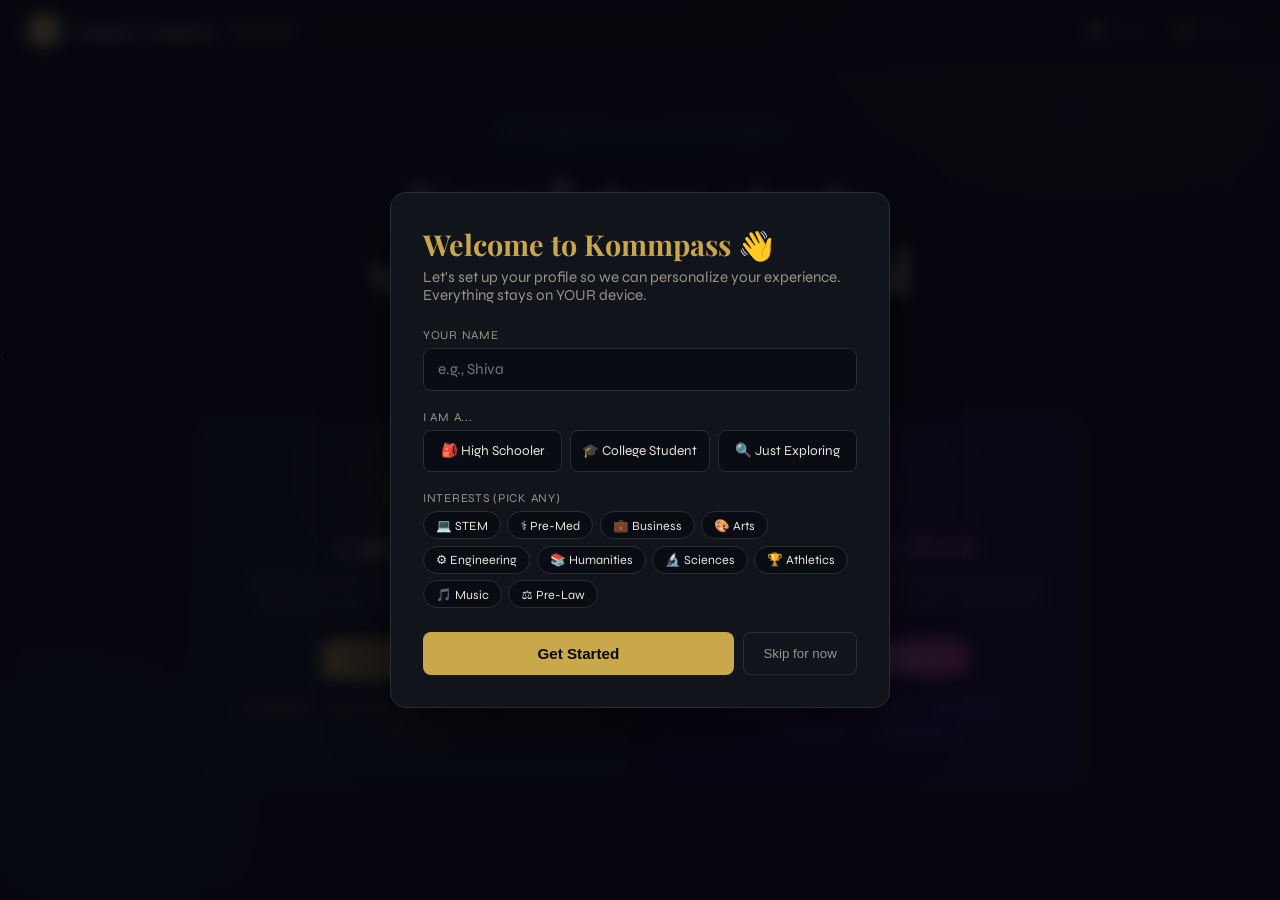
==== campus-compass-final.html @ 1934577b "Add files via upload" ====
<!DOCTYPE html>
<html lang="en">
<head>
<meta charset="UTF-8"/>
<meta name="viewport" content="width=device-width,initial-scale=1,maximum-scale=1"/>
<title>Campus Compass</title>
<link rel="preconnect" href="https://fonts.googleapis.com"/>
<link rel="preconnect" href="https://fonts.gstatic.com" crossorigin/>
<link href="https://fonts.googleapis.com/css2?family=Playfair+Display:ital,wght@0,400;0,600;0,700;1,400&family=Space+Grotesk:wght@400;500;600;700;800&family=Syne:wght@400;600;700&family=Inter:wght@400;500;600&display=swap" rel="stylesheet"/>
<style>

/* Super prominent back button */
.back-btn-prominent {
  display: block !important;
  width: 90% !important;
  margin: 1.5rem auto !important;
  padding: 1.2rem 1.5rem !important;
  background: #c9a84c !important;
  color: #0a0c14 !important;
  border: none !important;
  border-radius: 8px !important;
  font-size: 1.3rem !important;
  font-weight: 700 !important;
  cursor: pointer !important;
  transition: all 0.15s !important;
}
.back-btn-prominent:hover {
  background: #d4b45c !important;
  transform: scale(1.02) !important;
}

body { font-size: 22px; } /* Increased for readability */

/* ── RESET ── */
*,*::before,*::after{box-sizing:border-box;margin:0;padding:0}

/* ════════════════════════════════════
   COLLEGE MODE VARIABLES
════════════════════════════════════ */
[data-mode="col"]{
  --bg:#07080f;--bg2:#0d0f1c;--bg3:#131626;
  --card:#101320;--card2:#181b2e;--card3:#1f2338;
  --border:rgba(255,255,255,.06);--border2:rgba(255,255,255,.11);--border3:rgba(255,255,255,.19);
  --a1:#c9a84c;--a2:#f0cc7a;--a-dim:rgba(201,168,76,.10);--a-b:rgba(201,168,76,.26);
  --a3:#3dd6c0;--a3-dim:rgba(61,214,192,.10);--a3-b:rgba(61,214,192,.25);
  --a4:#9d7fe8;--a4-dim:rgba(157,127,232,.10);--a4-b:rgba(157,127,232,.25);
  --a5:#e0635a;--a5-dim:rgba(224,99,90,.10);--a5-b:rgba(224,99,90,.25);
  --a6:#5baee8;--a6-dim:rgba(91,174,232,.10);--a6-b:rgba(91,174,232,.25);
  --t1:#e8e4dc;--t2:#9ea3b5;--t3:#5c6178;--t4:#3a3f55;
  --r:10px;--r2:14px;--r3:20px;--rbtn:8px;
  --fh:'Playfair Display',Georgia,serif;
  --fb:'Syne',system-ui,sans-serif;
  --card-shadow:0 2px 8px rgba(0,0,0,.4);
  --hover-shadow:0 12px 40px rgba(0,0,0,.5);
  --mesh:radial-gradient(ellipse 700px 500px at 80% 5%,rgba(201,168,76,.05),transparent 70%),radial-gradient(ellipse 500px 400px at 10% 85%,rgba(61,214,192,.03),transparent 70%);
}

/* ════════════════════════════════════
   HIGH SCHOOL MODE VARIABLES
════════════════════════════════════ */
[data-mode="hs"]{
  --bg:#060010;--bg2:#0b001e;--bg3:#110028;
  --card:#0f0024;--card2:#160032;--card3:#1d0042;
  --border:rgba(168,85,247,.10);--border2:rgba(168,85,247,.20);--border3:rgba(168,85,247,.38);
  --a1:#a855f7;--a2:#c084fc;--a-dim:rgba(168,85,247,.12);--a-b:rgba(168,85,247,.32);
  --a3:#ec4899;--a3-dim:rgba(236,72,153,.12);--a3-b:rgba(236,72,153,.30);
  --a4:#06b6d4;--a4-dim:rgba(6,182,212,.12);--a4-b:rgba(6,182,212,.28);
  --a5:#34c98a;--a5-dim:rgba(52,201,138,.12);--a5-b:rgba(52,201,138,.28);
  --a6:#f59e0b;--a6-dim:rgba(245,158,11,.12);--a6-b:rgba(245,158,11,.28);
  --t1:#f0ebff;--t2:#c4b5fd;--t3:#7c6fa0;--t4:#4a3f6b;
  --r:18px;--r2:22px;--r3:28px;--rbtn:100px;
  --fh:'Space Grotesk',system-ui,sans-serif;
  --fb:'Inter',system-ui,sans-serif;
  --card-shadow:0 0 20px rgba(168,85,247,.06);
  --hover-shadow:0 8px 32px rgba(168,85,247,.22);
  --mesh:radial-gradient(ellipse 600px 500px at 20% 10%,rgba(168,85,247,.10),transparent 60%),radial-gradient(ellipse 500px 400px at 80% 80%,rgba(236,72,153,.07),transparent 60%);
}

/* ── BASE ── */
html{font-size:16px;scroll-behavior:smooth}
body{
  background:var(--bg);color:var(--t1);
  font-family:var(--fb);min-height:100vh;
  overflow-x:hidden;transition:background .5s,color .5s;
}
/* ── COLLEGE BACKGROUND: Dark Academic grain + subtle gold geometry ── */
[data-mode="col"] body,body[data-mode="col"]{background:#07080f}

/* Grain overlay — college only */
[data-mode="col"]::after,body[data-mode="col"]::after{
  content:'';position:fixed;inset:0;
  background-image:url("data:image/svg+xml,%3Csvg xmlns='http://www.w3.org/2000/svg' width='300' height='300'%3E%3Cfilter id='n'%3E%3CfeTurbulence type='fractalNoise' baseFrequency='.62' numOctaves='4' stitchTiles='stitch'/%3E%3C/filter%3E%3Crect width='300' height='300' filter='url(%23n)' opacity='.035'/%3E%3C/svg%3E");
  pointer-events:none;z-index:9998;opacity:.7;
}

/* HS background: deep purple, no grain */
[data-mode="hs"]::after,body[data-mode="hs"]::after{content:none}

/* Shared star canvas */
.stars{position:fixed;inset:0;pointer-events:none;z-index:0;overflow:hidden}

/* College stars: small, white, very dim & slow */
.star{
  position:absolute;border-radius:50%;
  animation:twinkle var(--d,4s) ease-in-out infinite var(--dl,0s);
}
[data-mode="col"] .star{background:#fff}
/* HS stars: tinted purple/pink/cyan, brighter, faster */
[data-mode="hs"] .star{background:var(--sc,#fff)}

@keyframes twinkle{0%,100%{opacity:var(--op,.15)}50%{opacity:var(--op2,.7)}}

/* College mesh: two faint gold/teal radial glows */
.mesh{position:fixed;inset:0;z-index:0;pointer-events:none;transition:background .7s}
[data-mode="col"] .mesh{
  background:
    radial-gradient(ellipse 800px 600px at 85% 0%,  rgba(201,168,76,.06), transparent 65%),
    radial-gradient(ellipse 600px 500px at 5%  90%, rgba(61,214,192,.04), transparent 65%),
    radial-gradient(ellipse 400px 300px at 50% 50%, rgba(157,127,232,.02),transparent 70%);
}

/* College: subtle diagonal rule lines like aged paper */
.col-grid{
  position:fixed;inset:0;z-index:0;pointer-events:none;
  background-image:
    repeating-linear-gradient(0deg, transparent, transparent 79px, rgba(201,168,76,.025) 80px),
    repeating-linear-gradient(90deg,transparent, transparent 79px, rgba(201,168,76,.015) 80px);
}
[data-mode="hs"] .col-grid{display:none}

/* HS mesh: large animated gradient blobs */
[data-mode="hs"] .mesh{
  background:
    radial-gradient(ellipse 700px 600px at 15% 5%,  rgba(168,85,247,.14), transparent 60%),
    radial-gradient(ellipse 500px 500px at 85% 80%, rgba(236,72,153,.10), transparent 55%),
    radial-gradient(ellipse 400px 350px at 50% 45%, rgba(6,182,212,.05),  transparent 60%);
  animation:blobDrift 12s ease-in-out infinite alternate;
}
@keyframes blobDrift{
  0%  {background:
    radial-gradient(ellipse 700px 600px at 15% 5%,  rgba(168,85,247,.14), transparent 60%),
    radial-gradient(ellipse 500px 500px at 85% 80%, rgba(236,72,153,.10), transparent 55%),
    radial-gradient(ellipse 400px 350px at 50% 45%, rgba(6,182,212,.05),  transparent 60%)}
  50% {background:
    radial-gradient(ellipse 750px 550px at 25% 15%, rgba(168,85,247,.18), transparent 58%),
    radial-gradient(ellipse 550px 480px at 75% 70%, rgba(236,72,153,.13), transparent 52%),
    radial-gradient(ellipse 450px 380px at 60% 35%, rgba(6,182,212,.07),  transparent 58%)}
  100%{background:
    radial-gradient(ellipse 680px 620px at 10% 20%, rgba(168,85,247,.12), transparent 62%),
    radial-gradient(ellipse 520px 520px at 90% 75%, rgba(236,72,153,.09), transparent 58%),
    radial-gradient(ellipse 420px 360px at 40% 55%, rgba(6,182,212,.06),  transparent 62%)}
}

/* HS: dot grid overlay */
.hs-dots{
  position:fixed;inset:0;z-index:0;pointer-events:none;
  background-image:radial-gradient(circle, rgba(168,85,247,.18) 1px, transparent 1px);
  background-size:36px 36px;
  mask-image:radial-gradient(ellipse 100% 100% at 50% 50%, black 30%, transparent 100%);
  -webkit-mask-image:radial-gradient(ellipse 100% 100% at 50% 50%, black 30%, transparent 100%);
}
[data-mode="col"] .hs-dots{display:none}

/* HS: aurora strip at top */
.hs-aurora{
  position:fixed;top:0;left:0;right:0;height:260px;z-index:0;pointer-events:none;
  background:linear-gradient(180deg,
    rgba(168,85,247,.18) 0%,
    rgba(236,72,153,.08) 45%,
    transparent 100%);
  filter:blur(40px);
  animation:auroraPulse 6s ease-in-out infinite alternate;
}
@keyframes auroraPulse{
  0%  {opacity:.7;transform:scaleX(1)}
  50% {opacity:1; transform:scaleX(1.04)}
  100%{opacity:.6;transform:scaleX(.97)}
}
[data-mode="col"] .hs-aurora{display:none}

/* College: corner vignette for drama */
.col-vignette{
  position:fixed;inset:0;z-index:0;pointer-events:none;
  background:radial-gradient(ellipse 120% 100% at 50% 50%, transparent 55%, rgba(4,5,10,.7) 100%);
}
[data-mode="hs"] .col-vignette{display:none}
.app{position:relative;z-index:1;min-height:100vh;display:flex;flex-direction:column}

/* ═══════════════════
   HEADER
═══════════════════ */
.hdr{
  display:flex;align-items:center;justify-content:space-between;
  padding:.9rem 1.75rem;border-bottom:1px solid var(--border);
  background:rgba(6,5,12,.88);backdrop-filter:blur(20px);
  position:sticky;top:0;z-index:200;gap:1rem;flex-wrap:wrap;
  transition:border-color .5s,background .5s;
}
[data-mode="hs"] .hdr{background:rgba(5,0,14,.88)}
.logo{display:flex;align-items:center;gap:.6rem;cursor:pointer;user-select:none}
.logo-icon{
  width:32px;height:32px;border-radius:9px;display:flex;align-items:center;
  justify-content:center;font-size:.95rem;font-weight:700;flex-shrink:0;
  background:linear-gradient(135deg,var(--a1),var(--a2));color:#080808;
  transition:all .3s;
}
[data-mode="hs"] .logo-icon{box-shadow:0 0 16px rgba(168,85,247,.4)}
.logo-text{
  font-family:var(--fh);font-size:1.1rem;font-weight:700;
  background:linear-gradient(135deg,var(--t1) 20%,var(--a2));
  -webkit-background-clip:text;-webkit-text-fill-color:transparent;background-clip:text;
  transition:all .4s;
}
[data-mode="hs"] .logo-text{background:linear-gradient(135deg,#fff,var(--a1) 50%,var(--a3));-webkit-background-clip:text;background-clip:text}
.logo-badge{
  font-size:.58rem;font-weight:700;letter-spacing:.08em;text-transform:uppercase;
  color:var(--a1);background:var(--a-dim);border:1px solid var(--a-b);
  padding:.14rem .48rem;border-radius:100px;transition:all .4s;
}
.hdr-nav{display:flex;align-items:center;gap:.4rem;flex-wrap:wrap}
.hdr-btn{
  font-family:var(--fb);font-size:.72rem;font-weight:600;color:var(--t3);
  background:none;border:1px solid var(--border2);border-radius:var(--rbtn);
  padding:.28rem .8rem;cursor:pointer;transition:all .18s;white-space:nowrap;
}
.hdr-btn:hover{color:var(--t1);border-color:var(--border3);background:var(--card)}
.hdr-btn.on{color:var(--a1);border-color:var(--a-b);background:var(--a-dim)}

/* ═══════════════════
   PAGES
═══════════════════ */
.page{display:none;animation:rise .4s cubic-bezier(.25,.46,.45,.94) both}
.page.active{display:block}
@keyframes rise{from{opacity:0;transform:translateY(18px)}to{opacity:1;transform:none}}

/* ═══════════════════
   HOME — MODE SELECTOR
═══════════════════ */
.home-wrap{max-width:1080px;margin:0 auto;padding:3.5rem 1.5rem 4rem}
.home-top{text-align:center;margin-bottom:3rem}
.home-kicker{
  display:inline-flex;align-items:center;gap:.45rem;
  font-size:.63rem;font-weight:700;letter-spacing:.14em;text-transform:uppercase;
  color:var(--t3);background:var(--card);border:1px solid var(--border2);
  padding:.28rem .85rem;border-radius:100px;margin-bottom:1.5rem;
}
.home-h1{
  font-family:'Playfair Display',Georgia,serif;
  font-size:clamp(2.2rem,5vw,3.8rem);font-weight:700;line-height:1.1;
  letter-spacing:-.025em;color:var(--t1);margin-bottom:1rem;
}
.home-sub{font-size:.92rem;color:var(--t2);max-width:440px;margin:0 auto;line-height:1.75}

.mode-cards{display:grid;grid-template-columns:1fr 1fr;gap:1.25rem;max-width:880px;margin:0 auto}

/* College card */
.mc-col{
  background:var(--card);border:1px solid rgba(201,168,76,.18);
  border-radius:20px;padding:2.25rem 2rem;cursor:pointer;
  position:relative;overflow:hidden;text-align:center;
  transition:all .25s cubic-bezier(.25,.46,.45,.94);
}
.mc-col:hover{transform:translateY(-5px);border-color:rgba(201,168,76,.4);box-shadow:0 20px 60px rgba(201,168,76,.12)}
.mc-col-glow{
  position:absolute;width:260px;height:260px;border-radius:50%;
  top:-80px;left:50%;transform:translateX(-50%);pointer-events:none;
  background:radial-gradient(circle,rgba(201,168,76,.18),transparent 70%);
}
.mc-col-icon{font-size:3rem;margin-bottom:1rem;display:block}
.mc-col-title{
  font-family:'Playfair Display',serif;font-size:1.6rem;font-weight:700;
  color:#e8e4dc;margin-bottom:.55rem;letter-spacing:-.02em;
}
.mc-col-desc{font-family:'Syne',sans-serif;font-size:.82rem;color:#9ea3b5;line-height:1.65;margin-bottom:1.5rem}
.mc-col-btn{
  display:inline-flex;align-items:center;gap:.5rem;font-family:'Syne',sans-serif;
  font-size:.83rem;font-weight:700;padding:.72rem 1.6rem;border-radius:8px;
  border:none;cursor:pointer;transition:all .2s;
  background:linear-gradient(135deg,#c9a84c,#f0cc7a);color:#0b0b0b;
}
.mc-col-btn:hover{box-shadow:0 8px 24px rgba(201,168,76,.45);transform:translateY(-1px)}
.mc-col-tags{display:flex;gap:.35rem;justify-content:center;flex-wrap:wrap;margin-top:1.25rem}
.mc-col-tag{
  font-size:.63rem;font-weight:600;padding:.18rem .58rem;
  border-radius:6px;border:1px solid rgba(201,168,76,.25);
  color:rgba(201,168,76,.85);background:rgba(201,168,76,.08);
}

/* High School card */
.mc-hs{
  background:linear-gradient(135deg,#0f0028,#180040);
  border:1px solid rgba(168,85,247,.28);
  border-radius:20px;padding:2.25rem 2rem;cursor:pointer;
  position:relative;overflow:hidden;text-align:center;
  transition:all .25s cubic-bezier(.25,.46,.45,.94);
}
.mc-hs:hover{transform:translateY(-5px);border-color:rgba(168,85,247,.55);box-shadow:0 20px 60px rgba(168,85,247,.22)}
.mc-hs-glow{
  position:absolute;width:300px;height:300px;border-radius:50%;
  top:-90px;left:50%;transform:translateX(-50%);pointer-events:none;
  background:radial-gradient(circle,rgba(168,85,247,.22),rgba(236,72,153,.08) 50%,transparent 70%);
}
.mc-hs-icon{font-size:3rem;margin-bottom:1rem;display:block}
.mc-hs-title{
  font-family:'Space Grotesk',sans-serif;font-size:1.6rem;font-weight:700;
  background:linear-gradient(135deg,#fff,#c084fc 50%,#ec4899);
  -webkit-background-clip:text;-webkit-text-fill-color:transparent;background-clip:text;
  margin-bottom:.55rem;
}
.mc-hs-desc{font-family:'Inter',sans-serif;font-size:.82rem;color:#c4b5fd;line-height:1.65;margin-bottom:1.5rem}
.mc-hs-btn{
  display:inline-flex;align-items:center;gap:.5rem;font-family:'Inter',sans-serif;
  font-size:.83rem;font-weight:700;padding:.72rem 1.6rem;border-radius:100px;
  border:none;cursor:pointer;transition:all .2s;
  background:linear-gradient(135deg,#a855f7,#ec4899);color:#fff;
}
.mc-hs-btn:hover{box-shadow:0 8px 28px rgba(168,85,247,.5);transform:translateY(-1px)}
.mc-hs-tags{display:flex;gap:.35rem;justify-content:center;flex-wrap:wrap;margin-top:1.25rem}
.mc-hs-tag{
  font-size:.63rem;font-weight:600;padding:.18rem .58rem;
  border-radius:100px;border:1px solid rgba(168,85,247,.3);
  color:rgba(192,132,252,.9);background:rgba(168,85,247,.10);
}

/* ═══════════════════
   DIRECTORY
═══════════════════ */
.dir-wrap{max-width:1200px;margin:0 auto;padding:1.75rem 1.5rem 4rem}
.dir-head{margin-bottom:1.75rem}
.pg-title{font-family:var(--fh);font-size:1.85rem;font-weight:700;letter-spacing:-.02em;color:var(--t1);margin-bottom:.3rem}
[data-mode="hs"] .pg-title{
  background:linear-gradient(135deg,#fff,var(--a2) 60%,var(--a3));
  -webkit-background-clip:text;-webkit-text-fill-color:transparent;background-clip:text;
}
.pg-sub{font-size:.8rem;color:var(--t3);margin-bottom:1.2rem}
.dir-controls{display:flex;align-items:center;gap:.6rem;flex-wrap:wrap}
.dir-search{
  flex:1;min-width:185px;max-width:350px;font-family:var(--fb);font-size:.84rem;
  color:var(--t1);background:var(--card);border:1.5px solid var(--border2);
  border-radius:var(--r);padding:.65rem 1rem;outline:none;
  transition:border-color .2s,box-shadow .2s;
}
.dir-search::placeholder{color:var(--t3)}
.dir-search:focus{border-color:var(--a1);box-shadow:0 0 0 3px var(--a-dim)}
.filter-row{display:flex;gap:.32rem;flex-wrap:wrap}
.fpill{
  font-size:.68rem;font-weight:600;color:var(--t3);background:var(--card2);
  border:1px solid var(--border2);padding:.24rem .72rem;border-radius:100px;cursor:pointer;transition:all .15s;
}
.fpill:hover{color:var(--t2)}
.fpill.on{color:var(--a1);background:var(--a-dim);border-color:var(--a-b)}
.cat-section{margin-bottom:2.2rem}
.cat-label{
  font-size:.6rem;font-weight:700;letter-spacing:.13em;text-transform:uppercase;
  color:var(--t3);margin-bottom:.8rem;display:flex;align-items:center;gap:.6rem;
}
.cat-label::after{content:'';flex:1;height:1px;background:var(--border)}
.school-grid{display:grid;grid-template-columns:repeat(auto-fill,minmax(200px,1fr));gap:.6rem}
.stile{
  background:var(--card);border:1px solid var(--border);
  border-radius:var(--r2);padding:.95rem 1rem;
  cursor:pointer;position:relative;overflow:hidden;
  transition:all .2s cubic-bezier(.25,.46,.45,.94);
  box-shadow:var(--card-shadow);
}
.stile:hover{transform:translateY(-3px);border-color:var(--border2);box-shadow:var(--hover-shadow)}
[data-mode="col"] .stile:hover{border-color:rgba(201,168,76,.3);background:rgba(201,168,76,.03)}
[data-mode="hs"] .stile:hover{border-color:var(--a-b);background:rgba(168,85,247,.05)}
.stile-em{font-size:1.25rem;margin-bottom:.45rem;display:block}
.stile-name{font-family:var(--fh);font-size:.88rem;font-weight:600;color:var(--t1);margin-bottom:.22rem;line-height:1.3}
.stile-meta{font-size:.67rem;color:var(--t3);margin-bottom:.5rem}
.stile-tags{display:flex;gap:.25rem;flex-wrap:wrap}
.stile-tag{font-size:.58rem;font-weight:600;padding:.15rem .48rem;border-radius:100px;border:1px solid var(--a-b);color:var(--a1);background:var(--a-dim)}
.stile-vibe{font-size:.58rem;font-weight:600;padding:.15rem .48rem;border-radius:100px;border:1px solid var(--border2);color:var(--t3);background:var(--card2)}
.stile-arrow{position:absolute;bottom:.75rem;right:.8rem;font-size:.7rem;color:var(--t4);transition:all .2s}
.stile:hover .stile-arrow{color:var(--t2);transform:translateX(3px)}
.no-results{text-align:center;padding:3rem 1rem;color:var(--t3);font-size:.84rem}

/* ═══════════════════
   QUIZ
═══════════════════ */
.quiz-wrap{max-width:560px;margin:0 auto;padding:2rem 1.5rem 3.5rem}
.qbanner{
  display:flex;align-items:center;gap:.8rem;background:var(--card);
  border:1px solid var(--border2);border-radius:var(--r2);padding:.85rem 1.1rem;margin-bottom:1.75rem;
}
.qb-icon{font-size:1.3rem;flex-shrink:0}
.qb-name{font-family:var(--fh);font-size:.92rem;font-weight:600;color:var(--t1)}
.qb-meta{font-size:.68rem;color:var(--t3);margin-top:.07rem}
.prog-bar{display:flex;gap:.38rem;margin-bottom:.45rem}
.prog-seg{flex:1;height:3px;border-radius:100px;background:var(--border2);transition:background .4s}
.prog-seg.done,.prog-seg.on{background:var(--a1)}
.prog-meta{display:flex;justify-content:space-between;font-size:.67rem;color:var(--t3);font-weight:600;margin-bottom:2rem}
.prog-meta .cur{color:var(--a1)}
.q-block{display:none;animation:rise .35s ease both}
.q-block.active{display:block}
.q-badge{
  display:inline-block;font-size:.6rem;font-weight:700;letter-spacing:.1em;text-transform:uppercase;
  padding:.2rem .68rem;border-radius:100px;margin-bottom:.8rem;
  color:var(--a1);background:var(--a-dim);border:1px solid var(--a-b);
}
.q-h{font-family:var(--fh);font-size:1.8rem;font-weight:700;line-height:1.15;letter-spacing:-.02em;color:var(--t1);margin-bottom:.38rem}
[data-mode="hs"] .q-h{font-size:1.7rem}
.q-sub{font-size:.79rem;color:var(--t3);margin-bottom:1.5rem;line-height:1.6}
.q-field{
  width:100%;font-family:var(--fb);font-size:.9rem;color:var(--t1);
  background:var(--card);border:1.5px solid var(--border2);
  border-radius:var(--r);padding:.82rem 1.05rem;outline:none;
  transition:border-color .2s,box-shadow .2s;-webkit-appearance:none;
}
.q-field:focus{border-color:var(--a1);box-shadow:0 0 0 4px var(--a-dim)}
.q-field::placeholder{color:var(--t3)}
input[type=date]::-webkit-calendar-picker-indicator{filter:invert(.4);cursor:pointer}
.maj-grid{display:grid;grid-template-columns:repeat(2,1fr);gap:.42rem;margin-bottom:.6rem}
.maj-tile{
  display:flex;align-items:center;gap:.52rem;padding:.68rem .82rem;
  border-radius:var(--r);border:1.5px solid var(--border2);background:var(--card);
  cursor:pointer;transition:all .15s;
}
.maj-tile:hover,.maj-tile.pk{border-color:var(--a1);background:var(--a-dim)}
.maj-tile.pk .mtl{color:var(--a1)}
.mti{font-size:.98rem;flex-shrink:0}
.mtl{font-size:.74rem;font-weight:500;color:var(--t2)}
.grade-grid{display:grid;grid-template-columns:repeat(4,1fr);gap:.42rem;margin-bottom:.6rem}
.grade-tile{
  display:flex;flex-direction:column;align-items:center;padding:.82rem .4rem;
  border-radius:var(--r);border:1.5px solid var(--border2);background:var(--card);
  cursor:pointer;transition:all .15s;text-align:center;
}
.grade-tile:hover,.grade-tile.pk{border-color:var(--a1);background:var(--a-dim)}
.grade-tile.pk .gtn,.grade-tile.pk .gtl{color:var(--a1)}
.gtn{font-family:var(--fh);font-size:1.4rem;font-weight:700;color:var(--t2)}
.gtl{font-size:.62rem;color:var(--t3);font-weight:500}
.int-grid{display:grid;grid-template-columns:repeat(3,1fr);gap:.38rem;margin-bottom:.6rem}
.int-tile{
  display:flex;align-items:center;gap:.42rem;padding:.6rem .72rem;
  border-radius:var(--r);border:1.5px solid var(--border2);background:var(--card);
  cursor:pointer;transition:all .15s;font-size:.72rem;font-weight:500;color:var(--t2);
}
.int-tile:hover,.int-tile.pk{border-color:var(--a1);background:var(--a-dim);color:var(--a1)}
.int-icon{font-size:.88rem;flex-shrink:0}
.q-nav{display:flex;align-items:center;justify-content:space-between;margin-top:1.6rem;gap:1rem}
.q-back{font-family:var(--fb);font-size:.76rem;color:var(--t3);background:none;border:none;cursor:pointer;padding:.42rem;transition:color .15s}
.q-back:hover{color:var(--t1)}
.btn{
  display:inline-flex;align-items:center;gap:.5rem;font-family:var(--fb);
  font-size:.84rem;font-weight:700;padding:.76rem 1.7rem;
  border-radius:var(--rbtn);border:none;cursor:pointer;
  transition:all .2s cubic-bezier(.25,.46,.45,.94);
  background:linear-gradient(135deg,var(--a1),var(--a2));color:#0a0a0a;
}
.btn:hover{transform:translateY(-2px);box-shadow:0 8px 28px var(--a-dim)}
[data-mode="hs"] .btn{color:#fff;box-shadow:0 4px 20px rgba(168,85,247,.3)}
.btn:disabled{opacity:.4;cursor:not-allowed;transform:none;box-shadow:none}

/* ═══════════════════
   LOADING
═══════════════════ */
.load-wrap{max-width:440px;margin:0 auto;padding:5rem 1.5rem;text-align:center}
.loader-orb{position:relative;width:62px;height:62px;margin:0 auto 1.65rem}
.lo-core{
  position:absolute;inset:16px;border-radius:50%;
  background:linear-gradient(135deg,var(--a1),var(--a2));
  animation:pulse 1.5s ease infinite;
}
@keyframes pulse{0%,100%{box-shadow:0 0 0 0 var(--a-b)}50%{box-shadow:0 0 0 12px transparent}}
.lo-ring{position:absolute;inset:0;border-radius:50%;border:2px solid var(--border2);border-top-color:var(--a1);animation:spin 1s linear infinite}
@keyframes spin{to{transform:rotate(360deg)}}
.load-title{font-family:var(--fh);font-size:1.6rem;font-weight:700;margin-bottom:.42rem}
.load-sub{font-size:.79rem;color:var(--t3);margin-bottom:1.65rem;line-height:1.65}
.load-url{font-size:.68rem;color:var(--t3);background:var(--card);padding:.42rem .88rem;border-radius:var(--r);border:1px solid var(--border2);margin-bottom:1.65rem;word-break:break-all}
.load-steps{display:flex;flex-direction:column;gap:.42rem}
.ls{display:flex;align-items:center;gap:.72rem;padding:.62rem .92rem;border-radius:var(--r);border:1px solid var(--border2);background:var(--card);font-size:.77rem;color:var(--t3);text-align:left;transition:all .3s}
.ls.act{border-color:var(--a-b);background:var(--a-dim);color:var(--t1);font-weight:500}
.ls.done{border-color:rgba(52,201,138,.25);background:rgba(52,201,138,.08);color:#34c98a}
.ls-dot{width:7px;height:7px;border-radius:50%;background:var(--border2);flex-shrink:0;transition:background .3s}
.ls.act .ls-dot{background:var(--a1);animation:blink 1s ease infinite}
.ls.done .ls-dot{background:#34c98a}
@keyframes blink{0%,100%{transform:scale(1)}50%{transform:scale(1.5)}}

/* ═══════════════════
   DASHBOARD
═══════════════════ */
.dash-wrap{max-width:1150px;margin:0 auto;padding:1.75rem 1.5rem 4rem}
.compare-strip{
  background:var(--card);border:1px solid var(--border2);border-radius:var(--r2);
  padding:.72rem .95rem;margin-bottom:1.65rem;display:flex;align-items:center;gap:.6rem;flex-wrap:wrap;
}
.cs-lbl{font-size:.67rem;font-weight:600;color:var(--t3);white-space:nowrap}
.cs-sch{
  display:flex;align-items:center;background:var(--card2);border:1px solid var(--border2);
  border-radius:100px;padding:.22rem .68rem;cursor:pointer;transition:all .15s;
}
.cs-sch:hover{border-color:var(--border3)}
.cs-sch.act{border-color:var(--a-b);background:var(--a-dim)}
.cs-sname{font-size:.67rem;font-weight:600;color:var(--t2)}
.cs-sch.act .cs-sname{color:var(--a1)}
.cs-add{
  font-family:var(--fb);font-size:.67rem;font-weight:600;color:var(--t3);
  background:none;border:1px dashed var(--border2);border-radius:100px;
  padding:.22rem .68rem;cursor:pointer;transition:all .15s;
}
.cs-add:hover{color:var(--t2);border-color:var(--border3)}
.dash-top{display:flex;align-items:flex-start;justify-content:space-between;flex-wrap:wrap;gap:1rem;margin-bottom:1.4rem}
.dash-sch-card{
  background:var(--card);border:1px solid var(--border2);border-radius:var(--r2);
  padding:1.05rem 1.3rem;display:flex;align-items:flex-start;gap:.9rem;flex:1;min-width:265px;
}
[data-mode="hs"] .dash-sch-card{box-shadow:0 0 30px rgba(168,85,247,.08)}
.dsc-icon{font-size:1.65rem;flex-shrink:0;margin-top:.1rem}
.dsc-body{flex:1}
.dsc-mode{font-size:.58rem;font-weight:700;letter-spacing:.1em;text-transform:uppercase;color:var(--a1);margin-bottom:.16rem}
.dsc-name{font-family:var(--fh);font-size:1.38rem;font-weight:700;line-height:1.15;color:var(--t1);margin-bottom:.32rem}
[data-mode="hs"] .dsc-name{font-size:1.3rem}
.dsc-pills{display:flex;flex-wrap:wrap;gap:.28rem}
.dash-actions{display:flex;flex-direction:column;align-items:flex-end;gap:.38rem}
.act-btn{
  font-family:var(--fb);font-size:.71rem;color:var(--t3);background:none;
  border:1px solid var(--border2);border-radius:var(--rbtn);
  padding:.26rem .82rem;cursor:pointer;transition:all .18s;white-space:nowrap;
}
.act-btn:hover{color:var(--t1);border-color:var(--border3);background:var(--card)}

/* Match score */
.match-wrap{margin-bottom:1.3rem}
.match-top{display:flex;justify-content:space-between;margin-bottom:.38rem}
.match-lbl{font-size:.7rem;font-weight:600;color:var(--t3)}
.match-pct{font-family:var(--fh);font-size:1.08rem;font-weight:700;color:var(--a1)}
.match-bg{height:6px;background:var(--bg3);border-radius:100px;overflow:hidden}
.match-fill{height:100%;background:linear-gradient(90deg,var(--a1),var(--a2));border-radius:100px;transition:width 1.3s cubic-bezier(.25,.46,.45,.94)}

/* Deadline alert */
.dl-alert{
  display:flex;align-items:center;gap:.7rem;
  background:rgba(224,99,90,.08);border:1px solid rgba(224,99,90,.25);
  border-radius:var(--r);padding:.65rem .95rem;margin-bottom:1.2rem;
  font-size:.77rem;color:#e0635a;font-weight:500;
}
.dl-icon{font-size:.95rem;flex-shrink:0}

/* Pills */
.pill{font-size:.64rem;font-weight:600;padding:.2rem .66rem;border-radius:100px;border:1px solid;display:inline-block}
.pill-a{color:var(--a1);background:var(--a-dim);border-color:var(--a-b)}
.pill-b{color:var(--a3);background:var(--a3-dim);border-color:var(--a3-b)}
.pill-c{color:var(--a4);background:var(--a4-dim);border-color:var(--a4-b)}
.pill-d{color:var(--a5);background:var(--a5-dim);border-color:var(--a5-b)}
.pill-e{color:var(--a6);background:var(--a6-dim);border-color:var(--a6-b)}

/* Source badge */
.src-badge{
  font-size:.62rem;color:var(--t3);background:var(--card2);border:1px solid var(--border);
  border-radius:var(--r);padding:.3rem .78rem;display:flex;align-items:center;gap:.36rem;
  margin-bottom:1.35rem;flex-wrap:wrap;
}
.src-dot{width:5px;height:5px;border-radius:50%;background:var(--a1);animation:blink 2s ease infinite;flex-shrink:0}
.src-link{
  display:inline-flex;align-items:center;margin-left:auto;font-size:.64rem;font-weight:600;
  color:var(--a1);text-decoration:none;padding:.16rem .6rem;border-radius:100px;
  border:1px solid var(--a-b);background:var(--a-dim);transition:all .15s;white-space:nowrap;
}
.src-link:hover{background:var(--a1);color:#0a0a0a}
[data-mode="hs"] .src-link:hover{color:#fff}

/* Stats */
.stat-row{display:grid;grid-template-columns:repeat(auto-fit,minmax(135px,1fr));gap:.72rem;margin-bottom:1.5rem}
.stat-card{background:var(--card);border:1px solid var(--border);border-radius:var(--r2);padding:.95rem 1.15rem;position:relative;overflow:hidden;box-shadow:var(--card-shadow)}
.stat-card::before{content:'';position:absolute;top:0;left:0;right:0;height:2.5px}
.sc-a::before{background:linear-gradient(90deg,var(--a1),var(--a2))}
.sc-b::before{background:linear-gradient(90deg,var(--a3),var(--a2))}
.sc-c::before{background:linear-gradient(90deg,var(--a4),var(--a3))}
.sc-d::before{background:linear-gradient(90deg,var(--a5),var(--a6))}
.stat-val{font-family:var(--fh);font-size:1.65rem;font-weight:700;line-height:1;margin-bottom:.2rem}
.sc-a .stat-val{color:var(--a2)}.sc-b .stat-val{color:var(--a3)}.sc-c .stat-val{color:var(--a4)}.sc-d .stat-val{color:var(--a5)}
.stat-lbl{font-size:.65rem;color:var(--t3);font-weight:500}

/* Tabs */
.tab-bar{display:flex;gap:0;border-bottom:1px solid var(--border);margin-bottom:1.5rem;overflow-x:auto;scrollbar-width:none}
.tab-bar::-webkit-scrollbar{display:none}
.tab-btn{
  font-family:var(--fb);font-size:.74rem;font-weight:600;color:var(--t3);
  background:transparent;border:none;cursor:pointer;padding:.68rem 1.1rem;
  border-bottom:2px solid transparent;margin-bottom:-1px;white-space:nowrap;transition:all .18s;
}
.tab-btn:hover{color:var(--t2)}
.tab-btn.on{color:var(--a1);border-bottom-color:var(--a1)}
.tab-pane{display:none;animation:rise .3s ease}
.tab-pane.on{display:block}

/* Section label */
.sec-lbl { font-size: 1.5rem;font-weight:700;letter-spacing:.12em;text-transform:uppercase;color:var(--t3);margin-bottom:.85rem;display:flex;align-items:center;gap:.58rem}
.sec-lbl::after{content:'';flex:1;height:1px;background:var(--border)}

/* Section link bar */
.sec-link-bar{margin-bottom:.65rem}
.sec-link{
  display:inline-flex;align-items:center;gap:.3rem;font-size:.7rem;font-weight:600;
  color:var(--t3);text-decoration:none;padding:.26rem .82rem;border-radius:100px;
  border:1px solid var(--border2);background:var(--card);transition:all .18s;
}
.sec-link:hover{color:var(--t1);border-color:var(--border3);background:var(--card2);transform:translateY(-1px)}

/* Opportunity cards */
.opp-grid{display:grid;grid-template-columns:repeat(auto-fill,minmax(265px,1fr));gap:.82rem;margin-bottom:1.9rem}
.oc{
  background:var(--card);border:1px solid var(--border);border-radius:var(--r2);
  padding:1.15rem;position:relative;overflow:hidden;
  transition:all .2s cubic-bezier(.25,.46,.45,.94);box-shadow:var(--card-shadow);
}
[data-mode="hs"] .oc{
  background:linear-gradient(var(--card),var(--card)) padding-box,
             linear-gradient(135deg,rgba(168,85,247,.2),rgba(236,72,153,.1)) border-box;
  border:1px solid transparent;
}
.oc:hover{transform:translateY(-3px);box-shadow:var(--hover-shadow)}
[data-mode="col"] .oc:hover{border-color:var(--border2)}
.oc-bar{position:absolute;top:0;left:0;right:0;height:3px}
.ca .oc-bar{background:linear-gradient(90deg,var(--a1),var(--a2))}
.cb .oc-bar{background:linear-gradient(90deg,var(--a3),var(--a2))}
.cc .oc-bar{background:linear-gradient(90deg,var(--a4),var(--a3))}
.cd .oc-bar{background:linear-gradient(90deg,var(--a5),var(--a6))}
.ce .oc-bar{background:linear-gradient(90deg,var(--a6),var(--a4))}
.oc-type{font-size:.58rem;font-weight:700;letter-spacing:.09em;text-transform:uppercase;margin-bottom:.32rem}
.ca .oc-type{color:var(--a1)}.cb .oc-type{color:var(--a3)}.cc .oc-type{color:var(--a4)}.cd .oc-type{color:var(--a5)}.ce .oc-type{color:var(--a6)}
.oc-title{font-family:var(--fh);font-size:.96rem;font-weight:600;line-height:1.3;color:var(--t1);margin-bottom:.32rem}
.oc-desc{font-size:.74rem;color:var(--t2);line-height:1.6;margin-bottom:.75rem}
.oc-foot{display:flex;align-items:center;justify-content:space-between;padding-top:.58rem;border-top:1px solid var(--border);gap:.38rem;flex-wrap:wrap}
.oc-src{font-size:.6rem;color:var(--t3);display:flex;align-items:center;gap:.26rem}
.oc-src-dot{width:4px;height:4px;border-radius:50%;background:var(--a1);flex-shrink:0}
.oc-dl{font-size:.64rem;font-weight:600;color:#e0635a}
.oc-link{
  display:inline-flex;align-items:center;font-size:.64rem;font-weight:600;
  text-decoration:none;padding:.18rem .58rem;border-radius:100px;border:1px solid;
  transition:all .15s;white-space:nowrap;
}
.ca .oc-link{color:var(--a1);border-color:var(--a-b);background:var(--a-dim)}
.ca .oc-link:hover{background:var(--a1);color:#0a0a0a}
.cb .oc-link{color:var(--a3);border-color:var(--a3-b);background:var(--a3-dim)}
.cb .oc-link:hover{background:var(--a3);color:#0a0a0a}
[data-mode="hs"] .cb .oc-link:hover{color:#fff}
.cc .oc-link{color:var(--a4);border-color:var(--a4-b);background:var(--a4-dim)}
.cc .oc-link:hover{background:var(--a4);color:#0a0a0a}
[data-mode="hs"] .cc .oc-link:hover{color:#fff}
.cd .oc-link{color:var(--a5);border-color:var(--a5-b);background:var(--a5-dim)}
.cd .oc-link:hover{background:var(--a5);color:#fff}
[data-mode="col"] .cd .oc-link:hover{color:#0a0a0a}
.ce .oc-link{color:var(--a6);border-color:var(--a6-b);background:var(--a6-dim)}
.ce .oc-link:hover{background:var(--a6);color:#0a0a0a}

/* Schedule */
.week-grid{display:grid;grid-template-columns:repeat(auto-fill,minmax(190px,1fr));gap:.72rem;margin-bottom:1.5rem}
.day-card{background:var(--card);border:1px solid var(--border);border-radius:var(--r2);overflow:hidden;box-shadow:var(--card-shadow)}
.day-hd{padding:.62rem .95rem;background:var(--card2);display:flex;align-items:center;justify-content:space-between;border-bottom:1px solid var(--border)}
.day-nm{font-size:.67rem;font-weight:700;letter-spacing:.07em;text-transform:uppercase;color:var(--t1)}
.day-tp{font-size:.59rem;color:var(--t3)}
.tb{display:flex;align-items:flex-start;gap:.52rem;padding:.48rem .95rem;border-bottom:1px solid var(--border);transition:background .15s}
.tb:last-child{border-bottom:none}.tb:hover{background:var(--bg3)}
.tb-t{font-size:.61rem;font-weight:700;color:var(--t3);min-width:44px;padding-top:.03rem}
.tb-dot{width:6px;height:6px;border-radius:50%;margin-top:.26rem;flex-shrink:0}
.tb-b{flex:1}
.tb-n{font-size:.73rem;font-weight:500;color:var(--t1);line-height:1.3}
.tb-w{font-size:.63rem;color:var(--t3);margin-top:.04rem}
.tb-link{font-size:.6rem;color:var(--t3);text-decoration:none;margin-left:.18rem;transition:color .15s}
.tb-link:hover{color:var(--a1)}

/* Workload */
.wl-row{display:grid;grid-template-columns:repeat(auto-fit,minmax(225px,1fr));gap:.75rem;margin-bottom:1.5rem}
.wl-card{background:var(--card);border:1px solid var(--border);border-radius:var(--r2);padding:1.05rem;box-shadow:var(--card-shadow)}
.wl-head{display:flex;align-items:center;justify-content:space-between;margin-bottom:.7rem}
.wl-title{font-family:var(--fh);font-size:.88rem;font-weight:600;color:var(--t1)}
.wl-score{font-size:1.12rem;font-weight:700}
.wl-bg{height:5px;background:var(--bg3);border-radius:100px;overflow:hidden;margin-bottom:.28rem}
.wl-bar{height:100%;border-radius:100px;transition:width 1.2s cubic-bezier(.25,.46,.45,.94)}
.wl-note{font-size:.65rem;color:var(--t3)}

/* Prose card */
.prose-card{
  background:var(--card);border:1px solid var(--border);border-radius:var(--r2);
  padding:1.45rem;line-height:1.8;color:var(--t2);font-size:.81rem;margin-bottom:1.25rem;
  box-shadow:var(--card-shadow);
}
.prose-head{display:flex;align-items:center;justify-content:space-between;gap:.9rem;margin-bottom:.45rem;margin-top:1.15rem}
.prose-head:first-child{margin-top:0}
.prose-head h3{font-family:var(--fh);font-size:1.05rem;font-weight:600;color:var(--t1);margin:0}
.prose-link{
  display:inline-flex;align-items:center;font-size:.66rem;font-weight:600;
  color:var(--a1);text-decoration:none;padding:.18rem .65rem;border-radius:100px;
  border:1px solid var(--a-b);background:var(--a-dim);transition:all .15s;white-space:nowrap;flex-shrink:0;
}
.prose-link:hover{background:var(--a1);color:#0a0a0a}
[data-mode="hs"] .prose-link:hover{color:#fff}
.prose-card p{margin-bottom:.78rem}

/* College prep tracker */
.grad-track{background:var(--card);border:1px solid var(--border);border-radius:var(--r2);padding:1.25rem;margin-bottom:1.25rem;box-shadow:var(--card-shadow)}
.gt-title{font-family:var(--fh);font-size:.95rem;font-weight:600;color:var(--t1);margin-bottom:.9rem}
.gt-item{margin-bottom:.72rem}
.gt-row{display:flex;align-items:center;justify-content:space-between;margin-bottom:.26rem}
.gt-lbl{font-size:.73rem;color:var(--t2)}
.gt-val{font-size:.74rem;font-weight:600;color:var(--a1)}
.gt-bg{height:5px;background:var(--bg3);border-radius:100px;overflow:hidden}
.gt-bar{height:100%;border-radius:100px;background:linear-gradient(90deg,var(--a1),var(--a2));transition:width 1.1s cubic-bezier(.25,.46,.45,.94)}

/* API Key overlay */
.key-overlay{
  position:fixed;inset:0;z-index:1000;
  background:rgba(4,3,10,.94);backdrop-filter:blur(18px);
  display:flex;align-items:center;justify-content:center;padding:1.5rem;
}
.key-card{
  background:#111424;border:1px solid rgba(201,168,76,.22);border-radius:20px;
  padding:2.25rem;max-width:410px;width:100%;text-align:center;
}
[data-mode="hs"] .key-card{background:#120028;border-color:rgba(168,85,247,.28)}
.key-icon{font-size:2.4rem;margin-bottom:1rem}
.key-title{font-family:var(--fh);font-size:1.45rem;font-weight:700;color:var(--t1);margin-bottom:.45rem}
.key-desc{font-size:.79rem;color:var(--t2);line-height:1.65;margin-bottom:1.45rem}
.key-field{
  width:100%;font-family:var(--fb);font-size:.84rem;color:var(--t1);
  background:var(--card2);border:1.5px solid var(--border2);
  border-radius:var(--r);padding:.78rem 1rem;outline:none;margin-bottom:1rem;
  transition:border-color .2s;
}
.key-field:focus{border-color:var(--a1)}
.key-hint{font-size:.68rem;color:var(--t3);margin-top:.55rem}
.key-hint a{color:var(--a1);text-decoration:none}

/* ═══ RESPONSIVE ═══ */
@media(max-width:700px){
  .mode-cards{grid-template-columns:1fr}
  .hdr{padding:.78rem 1rem}
  .home-wrap{padding:2.5rem 1rem 3rem}
  .dir-wrap,.quiz-wrap,.load-wrap,.dash-wrap{padding-left:1rem;padding-right:1rem}
  .maj-grid,.int-grid{grid-template-columns:repeat(2,1fr)}
  .grade-grid{grid-template-columns:repeat(4,1fr)}
  .school-grid{grid-template-columns:repeat(auto-fill,minmax(150px,1fr))}
  .dsc-name{font-size:1.15rem}
  .dash-top{flex-direction:column}
  .dash-actions{flex-direction:row;align-items:center;width:100%}
  .mc-col,.mc-hs{padding:1.75rem 1.4rem}
  .home-h1{font-size:2rem}
}

/* ── WEEK/WORKLOAD/PROSE ── */
.week-grid{display:grid;grid-template-columns:repeat(auto-fill,minmax(195px,1fr));gap:.72rem;margin-bottom:1.65rem}
.day-card{background:var(--card);border:1px solid var(--border);border-radius:var(--r2);overflow:hidden;box-shadow:var(--card-shadow)}
[data-mode="hs"] .day-card{background:linear-gradient(var(--card),var(--card2));border-color:var(--border2)}
.day-hd{padding:.62rem 1rem;background:var(--card2);display:flex;align-items:center;justify-content:space-between;border-bottom:1px solid var(--border)}
.day-nm{font-size:.68rem;font-weight:700;letter-spacing:.07em;text-transform:uppercase;color:var(--t1)}
.day-tp{font-size:.6rem;color:var(--t3)}
.tb{display:flex;align-items:flex-start;gap:.55rem;padding:.48rem 1rem;border-bottom:1px solid var(--border);transition:background .15s}
.tb:last-child{border-bottom:none}.tb:hover{background:var(--bg2)}
.tb-t{font-size:.62rem;font-weight:700;color:var(--t3);min-width:46px;padding-top:.03rem}
.tb-dot{width:6px;height:6px;border-radius:50%;margin-top:.32rem;flex-shrink:0}
.tb-b{flex:1}.tb-n{font-size:.74rem;font-weight:500;color:var(--t1);line-height:1.3}
.tb-w{font-size:.64rem;color:var(--t3);margin-top:.04rem}
.tb-link{font-size:.62rem;color:var(--t3);text-decoration:none;margin-left:.2rem;transition:color .15s}
.tb-link:hover{color:var(--a1)}

.wl-row{display:grid;grid-template-columns:repeat(auto-fit,minmax(230px,1fr));gap:.75rem;margin-bottom:1.65rem}
.wl-card{background:var(--card);border:1px solid var(--border);border-radius:var(--r2);padding:1.1rem;box-shadow:var(--card-shadow)}
.wl-head{display:flex;align-items:center;justify-content:space-between;margin-bottom:.72rem}
.wl-title{font-family:var(--fh);font-size:.88rem;font-weight:600;color:var(--t1)}
.wl-score{font-size:1.15rem;font-weight:700}
.wl-bg{height:5px;background:var(--bg3);border-radius:100px;overflow:hidden;margin-bottom:.3rem}
.wl-bar{height:100%;border-radius:100px;transition:width 1.2s cubic-bezier(.25,.46,.45,.94)}
.wl-note{font-size:.66rem;color:var(--t3)}

.prose-card{background:var(--card);border:1px solid var(--border);border-radius:var(--r2);padding:1.5rem;line-height:1.8;color:var(--t2);font-size:.82rem;margin-bottom:1.35rem;box-shadow:var(--card-shadow)}
[data-mode="hs"] .prose-card{background:linear-gradient(var(--card),var(--card2));border-color:var(--border2)}
.prose-card h3{font-family:var(--fh);font-size:1.08rem;font-weight:600;color:var(--t1);margin-bottom:.5rem}
.prose-card p{margin-bottom:.8rem}
.prose-sec-head{display:flex;align-items:center;justify-content:space-between;gap:.75rem;margin-bottom:.42rem;margin-top:1.2rem}
.prose-sec-head:first-child{margin-top:0}
.prose-sec-head h3{margin:0}
.sched-intro{margin-bottom:1.2rem}
.sched-intro h3{font-family:var(--fh);font-size:1.08rem;font-weight:600;color:var(--t1);margin-bottom:.4rem}
.sched-intro p{font-size:.82rem;color:var(--t2);line-height:1.75}

/* ── COLLEGE PREP TRACKER ── */
.prep-track{background:var(--card);border:1px solid var(--border);border-radius:var(--r2);padding:1.35rem;margin-top:1.35rem;box-shadow:var(--card-shadow)}
[data-mode="hs"] .prep-track{background:linear-gradient(var(--card),var(--card2));border-color:var(--border2)}
.pt-title{font-family:var(--fh);font-size:.95rem;font-weight:600;color:var(--t1);margin-bottom:.95rem}
.pt-item{margin-bottom:.72rem}
.pt-row{display:flex;justify-content:space-between;margin-bottom:.26rem}
.pt-lbl{font-size:.74rem;color:var(--t2)}.pt-val{font-size:.74rem;font-weight:600;color:var(--a1)}
.pt-bg{height:5px;background:var(--bg3);border-radius:100px;overflow:hidden}
.pt-bar{height:100%;border-radius:100px;background:linear-gradient(90deg,var(--a1),var(--a2));transition:width 1.1s cubic-bezier(.25,.46,.45,.94)}

/* ── API KEY OVERLAY ── */
.key-overlay{position:fixed;inset:0;background:rgba(0,0,0,.75);backdrop-filter:blur(12px);z-index:1000;display:flex;align-items:center;justify-content:center;padding:1.5rem}
.key-card{background:var(--card2);border:1px solid var(--border2);border-radius:var(--r3);padding:2rem 2rem 1.75rem;max-width:420px;width:100%;text-align:center}
.key-icon{font-size:2rem;margin-bottom:.75rem}
.key-title{font-family:var(--fh);font-size:1.35rem;font-weight:700;color:var(--t1);margin-bottom:.4rem}
.key-desc{font-size:.78rem;color:var(--t2);line-height:1.65;margin-bottom:1.25rem}
.key-field{width:100%;font-family:var(--fb);font-size:.84rem;color:var(--t1);background:var(--bg2);border:1.5px solid var(--border2);border-radius:var(--r);padding:.78rem 1rem;outline:none;margin-bottom:1rem;transition:border-color .2s}
.key-field:focus{border-color:var(--a1)}
.key-hint{font-size:.72rem;color:var(--t3);margin-top:.85rem}
.key-hint a{color:var(--a1);text-decoration:none}

/* ── DEADLINE CHIPS ── */
.chip{font-size:.7rem;font-weight:500;color:var(--t2);background:var(--card2);border:1px solid var(--border2);padding:.24rem .72rem;border-radius:100px;cursor:pointer;transition:all .15s;display:inline-block;margin:.2rem .1rem}
.chip:hover{color:var(--a1);border-color:var(--a-b);background:var(--a-dim)}

/* ── RESPONSIVE ── */
@media(max-width:720px){
  .hdr{padding:.75rem 1rem}
  .home-wrap{padding:2.5rem 1rem 3rem}
  .home-h1{font-size:1.9rem}
  .mode-cards{grid-template-columns:1fr;gap:1rem}
  .dir-wrap,.quiz-wrap,.load-wrap,.dash-wrap{padding-left:1rem;padding-right:1rem}
  .q-h{font-size:1.55rem}
  .maj-grid,.int-grid{grid-template-columns:1fr 1fr}
  .grade-grid{grid-template-columns:repeat(2,1fr)}
  .dsc-name{font-size:1.15rem}
  .week-grid{grid-template-columns:1fr}
  .opp-grid{grid-template-columns:1fr}
  .stat-row{grid-template-columns:1fr 1fr}
  .tab-btn{padding:.6rem .8rem;font-size:.7rem}
  .mc-col-title,.mc-hs-title{font-size:1.3rem}
}


/* ═══════════════════════════════════════════════════
   PROFILE SYSTEM CSS
   ═══════════════════════════════════════════════════ */

/* ── Welcome modal ── */
.welcome-modal-bg {
  position: fixed;
  inset: 0;
  background: rgba(7, 8, 15, 0.85);
  backdrop-filter: blur(8px);
  z-index: 10000;
  display: none;
  align-items: center;
  justify-content: center;
  padding: 1rem;
}
.welcome-modal-bg.active { display: flex; }
.welcome-modal {
  background: #12141c;
  border: 1px solid #2a2c34;
  border-radius: 16px;
  padding: 2rem;
  max-width: 500px;
  width: 100%;
  box-shadow: 0 20px 60px rgba(0,0,0,0.6);
  animation: slideUp 0.3s ease;
}
@keyframes slideUp {
  from { transform: translateY(20px); opacity: 0; }
  to { transform: translateY(0); opacity: 1; }
}
.welcome-modal h2 {
  font-family: 'Playfair Display', serif;
  font-size: 1.8rem;
  color: #c9a84c;
  margin-bottom: 0.3rem;
}
.welcome-modal p.wm-sub {
  color: #98928a;
  margin-bottom: 1.5rem;
  font-size: 0.95rem;
}
.wm-field {
  margin-bottom: 1.2rem;
}
.wm-field label {
  display: block;
  font-size: 0.75rem;
  color: #98928a;
  margin-bottom: 0.4rem;
  text-transform: uppercase;
  letter-spacing: 0.06em;
}
.wm-field input, .wm-field select {
  width: 100%;
  padding: 0.7rem 0.9rem;
  background: #0a0c14;
  border: 1px solid #2a2c34;
  border-radius: 8px;
  color: #e8e6dc;
  font: inherit;
  font-size: 0.95rem;
}
.wm-field input:focus, .wm-field select:focus {
  outline: none;
  border-color: #c9a84c;
}
.wm-radio-group {
  display: grid;
  grid-template-columns: 1fr 1fr 1fr;
  gap: 0.5rem;
}
.wm-radio {
  padding: 0.7rem 0.5rem;
  background: #0a0c14;
  border: 1.5px solid #2a2c34;
  border-radius: 8px;
  text-align: center;
  cursor: pointer;
  transition: all 0.15s;
  font-size: 0.85rem;
}
.wm-radio:hover { border-color: #c9a84c; }
.wm-radio.selected {
  background: #c9a84c22;
  border-color: #c9a84c;
  color: #c9a84c;
}
.wm-interest-grid {
  display: flex;
  flex-wrap: wrap;
  gap: 0.4rem;
  margin-top: 0.3rem;
}
.wm-interest-pill {
  padding: 0.35rem 0.75rem;
  background: #0a0c14;
  border: 1.5px solid #2a2c34;
  border-radius: 100px;
  font-size: 0.78rem;
  cursor: pointer;
  transition: all 0.15s;
}
.wm-interest-pill:hover { border-color: #c9a84c; }
.wm-interest-pill.selected {
  background: #c9a84c;
  color: #07080f;
  border-color: #c9a84c;
  font-weight: 600;
}
.wm-buttons {
  display: flex;
  gap: 0.6rem;
  margin-top: 1.5rem;
}
.wm-btn-primary {
  flex: 1;
  padding: 0.8rem 1rem;
  background: #c9a84c;
  color: #07080f;
  border: none;
  border-radius: 8px;
  font-weight: 700;
  font-size: 0.95rem;
  cursor: pointer;
  transition: background 0.15s;
}
.wm-btn-primary:hover { background: #d4b45c; }
.wm-btn-skip {
  padding: 0.8rem 1.2rem;
  background: transparent;
  color: #98928a;
  border: 1px solid #2a2c34;
  border-radius: 8px;
  cursor: pointer;
  transition: color 0.15s;
}
.wm-btn-skip:hover { color: #e8e6dc; }

/* ── Profile Button + Dropdown ── */
.profile-btn {
  display: inline-flex;
  align-items: center;
  gap: 0.4rem;
  padding: 0.5rem 0.85rem;
  background: #12141c;
  border: 1px solid #2a2c34;
  border-radius: 100px;
  color: #e8e6dc;
  font: inherit;
  font-size: 0.85rem;
  cursor: pointer;
  transition: all 0.15s;
  font-family: 'Playfair Display', serif;
}
.profile-btn:hover {
  background: #1a1c24;
  border-color: #c9a84c;
}
.profile-btn .caret {
  font-size: 0.65rem;
  color: #c9a84c;
  transition: transform 0.2s;
}
.profile-btn.open .caret { transform: rotate(180deg); }

.profile-menu {
  position: absolute;
  top: 100%;
  right: 0;
  margin-top: 0.4rem;
  background: #12141c;
  border: 1px solid #2a2c34;
  border-radius: 12px;
  min-width: 240px;
  padding: 0.5rem;
  box-shadow: 0 10px 40px rgba(0,0,0,0.6);
  display: none;
  z-index: 1000;
}
.profile-menu.active { display: block; }
.profile-menu-header {
  padding: 0.7rem 0.85rem;
  border-bottom: 1px solid #2a2c34;
  margin-bottom: 0.4rem;
}
.profile-menu-header .pm-name {
  font-family: 'Playfair Display', serif;
  font-weight: 600;
  color: #e8e6dc;
  font-size: 1rem;
}
.profile-menu-header .pm-sub {
  font-size: 0.72rem;
  color: #98928a;
  margin-top: 0.15rem;
}
.pm-item {
  display: flex;
  align-items: center;
  gap: 0.6rem;
  padding: 0.6rem 0.85rem;
  color: #e8e6dc;
  cursor: pointer;
  border-radius: 6px;
  font-size: 0.9rem;
  transition: background 0.15s;
}
.pm-item:hover { background: #1a1c24; color: #c9a84c; }
.pm-item.danger { color: #e0635a; }
.pm-item.danger:hover { background: #34181a; }
.pm-divider {
  height: 1px;
  background: #2a2c34;
  margin: 0.3rem 0;
}

/* Position container for dropdown */
.profile-wrap {
  position: relative;
  display: inline-block;
}

/* ── Save (Star) Button on Dashboards ── */
.save-btn {
  display: inline-flex;
  align-items: center;
  gap: 0.35rem;
  padding: 0.45rem 0.9rem;
  background: transparent;
  border: 1.5px solid #2a2c34;
  border-radius: 100px;
  color: #98928a;
  font: inherit;
  font-size: 0.85rem;
  cursor: pointer;
  transition: all 0.15s;
}
.save-btn:hover {
  border-color: #c9a84c;
  color: #c9a84c;
}
.save-btn.saved {
  background: #c9a84c22;
  border-color: #c9a84c;
  color: #c9a84c;
}
.save-btn.saved .star { color: #c9a84c; }
.save-btn .star {
  font-size: 1rem;
}

/* ── My Schools Page ── */
.my-schools-view {
  display: none;
  max-width: 1200px;
  margin: 2rem auto;
  padding: 0 1.5rem;
}
.my-schools-view.active { display: block; }
.msv-header {
  display: flex;
  justify-content: space-between;
  align-items: baseline;
  margin-bottom: 1.5rem;
  padding-bottom: 0.6rem;
  border-bottom: 1px solid #2a2c34;
}
.msv-header h2 {
  font-family: 'Playfair Display', serif;
  color: #c9a84c;
  font-size: 1.8rem;
}
.msv-empty {
  padding: 4rem 2rem;
  text-align: center;
  color: #98928a;
}
.msv-empty h3 {
  font-family: 'Playfair Display', serif;
  color: #e8e6dc;
  margin-bottom: 0.5rem;
  font-size: 1.4rem;
}
.msv-empty .empty-icon {
  font-size: 3rem;
  margin-bottom: 1rem;
  opacity: 0.3;
}
.msv-grid {
  display: grid;
  grid-template-columns: repeat(auto-fill, minmax(280px, 1fr));
  gap: 1.2rem;
}
.msv-card {
  background: #12141c;
  border: 1px solid #2a2c34;
  border-radius: 12px;
  padding: 1.2rem;
  transition: all 0.2s;
  position: relative;
}
.msv-card:hover {
  border-color: #c9a84c;
  transform: translateY(-2px);
}
.msv-card-em {
  font-size: 1.6rem;
  margin-bottom: 0.5rem;
}
.msv-card h4 {
  font-family: 'Playfair Display', serif;
  font-size: 1.1rem;
  color: #e8e6dc;
  margin-bottom: 0.2rem;
}
.msv-card .location {
  color: #98928a;
  font-size: 0.8rem;
  margin-bottom: 0.6rem;
}
.msv-card .saved-date {
  font-size: 0.7rem;
  color: #6b6f7a;
  text-transform: uppercase;
  letter-spacing: 0.05em;
  margin-top: 0.6rem;
}
.msv-card-actions {
  display: flex;
  gap: 0.4rem;
  margin-top: 0.9rem;
  padding-top: 0.9rem;
  border-top: 1px solid #2a2c34;
}
.msv-card-btn {
  flex: 1;
  padding: 0.5rem 0.7rem;
  background: transparent;
  border: 1px solid #2a2c34;
  border-radius: 6px;
  color: #e8e6dc;
  font: inherit;
  font-size: 0.78rem;
  cursor: pointer;
  transition: all 0.15s;
}
.msv-card-btn:hover { border-color: #c9a84c; color: #c9a84c; }
.msv-card-btn.danger { color: #e0635a; }
.msv-card-btn.danger:hover { border-color: #e0635a; }

/* Welcome-back banner */
.wb-banner {
  max-width: 1200px;
  margin: 1rem auto;
  padding: 0.8rem 1.2rem;
  background: linear-gradient(90deg, rgba(201, 168, 76, 0.1), rgba(201, 168, 76, 0.05));
  border: 1px solid rgba(201, 168, 76, 0.3);
  border-radius: 10px;
  display: flex;
  align-items: center;
  gap: 0.8rem;
  font-size: 0.9rem;
}
.wb-banner .wb-icon { font-size: 1.2rem; }
.wb-banner strong { color: #c9a84c; }

  
/* ═══════════════════════════════════════════════════
   CLUBS TAB CSS
   ═══════════════════════════════════════════════════ */

.clubs-header {
  display: flex;
  justify-content: space-between;
  align-items: flex-start;
  margin-bottom: 1.5rem;
  gap: 1rem;
  flex-wrap: wrap;
}
.clubs-sub {
  color: #98928a;
  font-size: 0.85rem;
}
.clubs-filters {
  display: flex;
  flex-wrap: wrap;
  gap: 0.4rem;
}
.club-filter-pill {
  padding: 0.35rem 0.8rem;
  background: transparent;
  border: 1px solid #2a2c34;
  border-radius: 100px;
  color: #98928a;
  font: inherit;
  font-size: 0.78rem;
  cursor: pointer;
  transition: all 0.15s;
}
.club-filter-pill:hover {
  border-color: #c9a84c;
  color: #c9a84c;
}
.club-filter-pill.active {
  background: #c9a84c;
  color: #07080f;
  border-color: #c9a84c;
  font-weight: 600;
}

/* Save club button on individual cards */
.club-save-btn {
  position: absolute;
  top: 0.7rem;
  right: 0.7rem;
  width: 32px;
  height: 32px;
  border-radius: 50%;
  background: rgba(10, 12, 20, 0.6);
  border: 1px solid #2a2c34;
  color: #98928a;
  cursor: pointer;
  font-size: 1rem;
  display: flex;
  align-items: center;
  justify-content: center;
  transition: all 0.15s;
  z-index: 10;
  padding: 0;
}
.club-save-btn:hover {
  background: rgba(201, 168, 76, 0.15);
  border-color: #c9a84c;
  color: #c9a84c;
}
.club-save-btn.saved {
  background: #c9a84c;
  border-color: #c9a84c;
  color: #07080f;
}

/* Club card enhancements */
.opp-card.club-card {
  position: relative;
  padding-right: 3rem;
}
.club-type-tag {
  display: inline-block;
  padding: 0.2rem 0.55rem;
  background: rgba(201, 168, 76, 0.15);
  border: 1px solid rgba(201, 168, 76, 0.3);
  border-radius: 100px;
  color: #c9a84c;
  font-size: 0.7rem;
  font-weight: 600;
  text-transform: uppercase;
  letter-spacing: 0.05em;
  margin-bottom: 0.5rem;
}

.clubs-empty {
  text-align: center;
  padding: 4rem 2rem;
}

/* Saved Clubs section in profile menu */
.pm-item.pm-clubs-count {
  color: #98928a;
  font-size: 0.75rem;
  margin-left: auto;
}

  </style>
</head>
<body data-mode="col">

<div class="stars" id="stars"></div>
<div class="mesh"></div>
<div class="col-grid"></div>
<div class="col-vignette"></div>
<div class="hs-aurora"></div>
<div class="hs-dots"></div>

<!-- API Key Overlay -->
<div class="key-overlay" id="key-overlay" style="display:none">
  <div class="key-card">
    <div class="key-icon">🔑</div>
    <div class="key-title">One quick thing</div>
    <div class="key-desc">The backend handles searches automatically — no API key needed to use the app! (This is only for admins.)</div>
    <input class="key-field" id="key-input" type="password" placeholder="sk-or-v1-..." onkeydown="if(event.key==='Enter')saveKey()"/>
    <button class="btn" onclick="saveKey()" style="width:100%;justify-content:center">Save Key →</button>
    <div class="key-hint">Get a free key at <a href="https://openrouter.ai/keys" target="_blank">openrouter.ai/keys</a></div>
  </div>
</div>

<div class="app">
  <!-- HEADER -->
  <header class="hdr">
    <div class="logo" onclick="goHome()">
      <div class="logo-icon">🧭</div>
      <div class="logo-text">Campus Compass</div>
      <div class="logo-badge" id="mode-badge">College</div>
    </div>
    <nav class="hdr-nav" id="hdr-nav">
      <button class="hdr-btn" onclick="goHome()">🏠 Home</button>
      <button class="hdr-btn" id="hdr-dir-btn" onclick="goDirFromNav()" style="display:none">📚 Directory</button>
      <div class="profile-wrap" id="profile-wrap">
        <button class="profile-btn" id="profile-btn" onclick="toggleProfileMenu()">
          <span id="profile-btn-name">Sign In</span>
          <span class="caret">▾</span>
        </button>
        <div class="profile-menu" id="profile-menu">
          <div class="profile-menu-header" id="profile-menu-header">
            <div class="pm-name" id="pm-name">Guest</div>
            <div class="pm-sub" id="pm-sub">Set up your profile</div>
          </div>
          <div class="pm-item" onclick="showProfileSetup()">👤 <span id="pm-profile-label">Set Up Profile</span></div>
          <div class="pm-item" onclick="showMySchools()">⭐ My Schools <span id="pm-schools-count" style="margin-left:auto; color:#98928a; font-size:0.75rem;"></span></div>
          <div class="pm-divider"></div>
          <div class="pm-item" onclick="showKeyOverlay()">🔑 API Key (Admin)</div>
          <div class="pm-divider"></div>
          <div class="pm-item danger" onclick="resetAllData()">🗑️ Reset All Data</div>
        </div>
      </div>
    </nav>
  </header>

  <!-- ════ HOME ════ -->
  <div class="page active" id="pg-home">
    <div class="home-wrap">
      <div class="home-top">
        <div class="home-kicker">✦ Student Opportunity Explorer</div>
        <h1 class="home-h1">Your future starts<br/>with the right school</h1>
        <p class="home-sub">Pick your mode — we'll pull real data from official school websites and build your personalised opportunity dashboard.</p>
      </div>
      <div class="mode-cards">
        <div class="mc-col" onclick="startMode('col')">
          <div class="mc-col-glow"></div>
          <span class="mc-col-icon">🎓</span>
          <div class="mc-col-title">College Mode</div>
          <div class="mc-col-desc">Explore universities, research programs, scholarships, and student orgs. Built for applicants and current students.</div>
          <button class="mc-col-btn">Explore Colleges →</button>
          <div class="mc-col-tags">
            <span class="mc-col-tag">Ivy League</span>
            <span class="mc-col-tag">Public Universities</span>
            <span class="mc-col-tag">HBCUs</span>
            <span class="mc-col-tag">STEM Schools</span>
            <span class="mc-col-tag">Liberal Arts</span>
          </div>
        </div>
        <div class="mc-hs" onclick="startMode('hs')">
          <div class="mc-hs-glow"></div>
          <span class="mc-hs-icon">🔥</span>
          <div class="mc-hs-title">High School Mode</div>
          <div class="mc-hs-desc">Find clubs, sports, AP courses, scholarships, and college prep resources at your high school. Build your future fr fr.</div>
          <button class="mc-hs-btn">Explore High Schools 🚀</button>
          <div class="mc-hs-tags">
            <span class="mc-hs-tag">AP &amp; IB Courses</span>
            <span class="mc-hs-tag">Sports &amp; Clubs</span>
            <span class="mc-hs-tag">College Prep</span>
            <span class="mc-hs-tag">Scholarships</span>
            <span class="mc-hs-tag">CTE Programs</span>
          </div>
        </div>
      </div>
    </div>
  </div>

  <!-- ════ DIRECTORY ════ -->
  <div class="page" id="pg-dir">
    <div class="dir-wrap">
      <div class="dir-head">
        <div class="pg-title" id="dir-title">Explore Schools</div>
        <div class="pg-sub" id="dir-sub">Click any school to get started</div>
        <div class="dir-controls">
          <input class="dir-search" id="dir-search" type="text" placeholder="Search schools, cities, or vibes..." oninput="dirSearch(this.value)"/>
          <div class="filter-row" id="filter-row"></div>
        </div>
      </div>
      <div id="dir-body"></div>
    </div>
  </div>

  <!-- ════ QUIZ ════ -->
  <div class="page" id="pg-quiz">
    <div class="quiz-wrap">
      <div class="qbanner">
        <span class="qb-icon" id="qb-icon">🎓</span>
        <div><div class="qb-name" id="qb-name">School Name</div><div class="qb-meta" id="qb-meta">Location</div></div>
      </div>
      <div class="prog-bar">
        <div class="prog-seg" id="ps1"></div>
        <div class="prog-seg" id="ps2"></div>
        <div class="prog-seg" id="ps3"></div>
      </div>
      <div class="prog-meta"><span>Tell us about you</span><span class="prog-cur cur">Step 1 of 3</span></div>
      <div id="q-inner"></div>
    </div>
  </div>

  <!-- ════ LOADING ════ -->
  <div class="page" id="pg-load">
    <div class="load-wrap">
      <div class="loader-orb">
        <div class="lo-core"></div>
        <div class="lo-ring"></div>
      </div>
      <div class="load-title" id="load-title">Loading school data...</div>
      <div class="load-sub" id="load-sub">Searching official website for real opportunities.</div>
      <div class="load-url" id="load-url">https://school.edu</div>
      <div class="load-steps" id="load-steps"></div>
    </div>
  </div>

  <!-- ════ COLLEGE DASHBOARD ════ -->
  <div class="page" id="pg-col-dash">
    <div class="dash-wrap">
      <!-- Compare strip -->
      <div class="compare-strip">
        <span class="cs-lbl">Comparing:</span>
        <div id="col-cs-schools" style="display:flex;gap:.4rem;flex-wrap:wrap"></div>
      </div>
      <!-- Back Button -->
      <button class="back-btn-prominent" onclick="goBack()">← Back to Colleges</button>

      <!-- Top bar -->
      <div class="dash-top">
        <div class="dash-sch-card">
          <span class="dsc-icon" id="cd-icon">🎓</span>
          <div class="dsc-body">
            <div class="dsc-mode">College Mode</div>
            <div class="dsc-name" id="cd-name">School Name</div>
            <div class="dsc-pills" id="cd-pills"></div>
          </div>
        </div>
        <div class="dash-actions">
          <button class="save-btn" id="save-btn-col" onclick="toggleSave('col')">
            <span class="star">☆</span>
            <span id="save-btn-col-lbl">Save</span>
          </button>
          <button class="act-btn" onclick="shareResult('col')">📤 Share</button>
          <button class="act-btn" onclick="buildDir();nav('pg-dir')">🔄 New Search</button>
        </div>
      </div>
      <!-- Source badge -->
      <div class="src-badge" id="cd-src"></div>
      <!-- Match score -->
      <div id="col-match"></div>
      <!-- Deadline alert -->
      <div class="dl-alert" id="col-dl-alert" style="display:none"></div>
      <!-- Stats -->
      <div class="stat-row" id="col-stats"></div>
      <!-- Tab bar -->
      <div class="tab-bar" id="col-tabs"></div>
      <!-- Opportunities tab -->
      <div class="tab-pane on" id="col-t-opp">
        <div class="sec-lbl">Academic Programs</div>
        <div class="opp-grid" id="cog-acad"></div>
        <div class="sec-lbl">Research &amp; Internships</div>
        <div class="opp-grid" id="cog-res"></div>
        <div class="sec-lbl">Student Organizations</div>
        <div class="opp-grid" id="cog-clubs"></div>
      </div>
      <!-- Schedule tab -->
      <div class="tab-pane" id="col-t-sched">
        <div class="sched-intro prose-card" id="col-sched-intro"></div>
        <div class="sec-lbl">Weekly Schedule</div>
        <div class="week-grid" id="col-week"></div>
        <div class="sec-lbl">Workload Overview</div>
        <div class="wl-row" id="col-wl"></div>
      </div>
      <!-- Campus Life tab -->
      <div class="tab-pane" id="col-t-life">
        <div id="col-life"></div>
      </div>
      <!-- Scholarships tab -->
      <div class="tab-pane" id="col-t-schol">
        <div class="sec-lbl">Scholarships &amp; Aid</div>
        <div class="opp-grid" id="cog-schol"></div>
        <div id="col-schol-advice"></div>
      </div>
      
          <div class="clubs-filters" id="col-clubs-filters"></div>
        </div>
        <div class="opp-grid" id="cog-clubs-full"></div>
        <div class="clubs-empty" id="col-clubs-empty" style="display:none">
          <div style="font-size:3rem;opacity:0.3;margin-bottom:1rem">🎯</div>
          <h3 style="font-family:'Playfair Display',serif;color:#e8e6dc;margin-bottom:0.5rem">No clubs found</h3>
          <p style="color:#98928a">Try a different school or category.</p>
        </div>
      </div>
    </div>
  </div>

  <!-- ════ HIGH SCHOOL DASHBOARD ════ -->
  <div class="page" id="pg-hs-dash">
    <div class="dash-wrap">
      <!-- Compare strip -->
      <div class="compare-strip">
        <span class="cs-lbl">Comparing:</span>
        <div id="hs-cs-schools" style="display:flex;gap:.4rem;flex-wrap:wrap"></div>
      </div>
      <!-- Back Button -->
      <button class="back-btn-prominent" onclick="goBack()">← Back to Colleges</button>

      <!-- Back Button -->
      <button class="back-btn-prominent" onclick="goBack()">← Back to High Schools</button>

      <!-- Top bar -->
      <div class="dash-top">
        <div class="dash-sch-card">
          <span class="dsc-icon" id="hd-icon">📚</span>
          <div class="dsc-body">
            <div class="dsc-mode">High School Mode</div>
            <div class="dsc-name" id="hd-name">School Name</div>
            <div class="dsc-pills" id="hd-pills"></div>
          </div>
        </div>
        <div class="dash-actions">
          <button class="save-btn" id="save-btn-hs" onclick="toggleSave('hs')">
            <span class="star">☆</span>
            <span id="save-btn-hs-lbl">Save</span>
          </button>
          <button class="act-btn" onclick="shareResult('hs')">📤 Share</button>
          <button class="act-btn" onclick="buildDir();nav('pg-dir')">🔄 New Search</button>
        </div>
      </div>
      <div class="src-badge" id="hd-src"></div>
      <div id="hs-match"></div>
      <div class="stat-row" id="hs-stats"></div>
      <div class="tab-bar" id="hs-tabs"></div>
      <!-- Programs tab -->
      <div class="tab-pane on" id="hs-t-prog">
        <div class="sec-lbl">AP, IB &amp; Honors Courses</div>
        <div class="opp-grid" id="hog-acad"></div>
        <div class="sec-lbl">Career &amp; CTE Programs</div>
        <div class="opp-grid" id="hog-cte"></div>
      </div>
      <!-- Activities tab -->
      <div class="tab-pane" id="hs-t-act">
        <div class="sec-lbl">Clubs &amp; Organizations</div>
        <div class="opp-grid" id="hog-clubs"></div>
        <div class="sec-lbl">Sports &amp; Athletics</div>
        <div class="opp-grid" id="hog-sports"></div>
      </div>
      <!-- Schedule tab -->
      <div class="tab-pane" id="hs-t-sched">
        <div class="sched-intro prose-card" id="hs-sched-intro"></div>
        <div class="sec-lbl">Daily Schedule</div>
        <div class="week-grid" id="hs-week"></div>
        <div class="sec-lbl">Workload Overview</div>
        <div class="wl-row" id="hs-wl"></div>
      </div>
      <!-- Scholarships tab -->
      <div class="tab-pane" id="hs-t-schol">
        <div class="sec-lbl">Scholarships &amp; Awards</div>
        <div class="opp-grid" id="hog-schol"></div>
        <div id="hs-schol-advice"></div>
      </div>
      
          <div class="clubs-filters" id="hs-clubs-filters"></div>
        </div>
        <div class="opp-grid" id="hog-clubs-full"></div>
        <div class="clubs-empty" id="hs-clubs-empty" style="display:none">
          <div style="font-size:3rem;opacity:0.3;margin-bottom:1rem">🎯</div>
          <h3 style="font-family:'Playfair Display',serif;color:#e8e6dc;margin-bottom:0.5rem">No clubs found</h3>
          <p style="color:#98928a">Try a different school or category.</p>
        </div>
      </div>
      <!-- College Prep tab -->
      <div class="tab-pane" id="hs-t-prep">
        <div id="hs-prep"></div>
        <div class="sec-lbl" style="margin-top:1.5rem">Daily Life</div>
        <div id="hs-life"></div>
      </div>
    </div>
  </div>

</div><!-- /app -->

<script>

// ═══════════════════════════════════════════════════
// PRE-FETCHED 268 COLLEGES DATA (embedded)
// ═══════════════════════════════════════════════════
const PRE_FETCHED_COLLEGES = {"col:Harvard University": {"school": "Harvard University", "city": "Cambridge, MA", "url": "https://harvard.edu", "overview": "Harvard University is one of the world's leading institutions of higher education located in Cambridge, Massachusetts. The university comprises 13 schools offering undergraduate and graduate degrees across diverse disciplines. Harvard is committed to making education accessible through need-based financial aid and maintaining a vibrant campus community with over 500 student organizations.", "programs": [{"title": "50 Undergraduate Concentrations", "type": "Academic Program", "description": "Harvard College offers 50 different fields of study for undergraduate students to choose from as their concentration. Students declare their concentration during the first semester of their sophomore year.", "url": "https://registrar.fas.harvard.edu/academic-programs"}, {"title": "Arts & Humanities Division Programs", "type": "Academic Program", "description": "The Arts & Humanities Division offers numerous concentrations, masters fields, and doctoral subjects across multiple departments. Students can explore a variety of secondary fields in addition to their primary concentration.", "url": "https://artsandhumanities.fas.harvard.edu/departments-degree-programs"}, {"title": "Graduate and Undergraduate Degrees", "type": "Academic Program", "description": "Harvard's 13 Schools offer comprehensive graduate and undergraduate degree programs with varying admissions requirements and financial aid opportunities. Students can explore executive education and certificate programs in addition to traditional degree paths.", "url": "https://www.harvard.edu/programs/"}, {"title": "Executive Education Programs", "type": "Academic Program", "description": "Harvard offers executive education and certificate programs across its 13 schools for professionals seeking advanced training. These programs provide specialized knowledge and credentials for career advancement.", "url": "https://www.harvard.edu/programs/"}, {"title": "FAS Division of Science Programs", "type": "Academic Program", "description": "The Faculty of Arts and Sciences Division of Science offers rigorous undergraduate and graduate programs across all scientific disciplines. Students have access to world-class faculty and cutting-edge research facilities.", "url": "https://science.fas.harvard.edu/pages/student-research-opportunities"}, {"title": "Harvard College Academic Options", "type": "Academic Program", "description": "Harvard College provides multiple pathways for students to pursue their academic goals through various concentrations and fields of study. Academic advisors support students in selecting programs that align with their interests and career objectives.", "url": "https://college.harvard.edu"}], "research": [{"title": "Kempner Institute Undergraduate Research Program", "type": "Research", "description": "The Kempner Institute offers undergraduate students and recent graduates opportunities to undertake intelligence research and gain specialized skills in the field. The program operates during fall and spring semesters as well as a 10-week summer program.", "deadline": "Rolling", "url": "https://kempnerinstitute.harvard.edu/careers-opportunities/undergraduate-and-post-baccalaureate/"}, {"title": "FAS Division of Science Student Research Opportunities", "type": "Research", "description": "Harvard offers students a wide variety of research opportunities across all scientific disciplines during academic and summer months. Students can pursue research positions in labs across the Sciences division.", "deadline": "Rolling", "url": "https://science.fas.harvard.edu/pages/student-research-opportunities"}, {"title": "Open Research Positions & Projects", "type": "Research", "description": "Current Harvard undergraduates can find open research positions and projects through the Science Education office, with support from the Undergraduate Science Research Advisor. In-person research opportunities are available across various labs and institutes.", "deadline": "Rolling", "url": "https://scienceeducation.fas.harvard.edu/undergraduates-open-research-positions-projects"}, {"title": "Dana-Farber Cancer Institute Research", "type": "Research", "description": "Harvard undergraduates can participate in cancer research through partnerships with Dana-Farber Cancer Institute, working in specialized labs including the Danial Lab. Students gain hands-on experience in cutting-edge medical research.", "deadline": "Rolling", "url": "https://scienceeducation.fas.harvard.edu/undergraduates-open-research-positions-projects"}, {"title": "Summer Research Programs", "type": "Research", "description": "Harvard offers 10-week summer research programs allowing students to pursue intensive research projects across multiple disciplines. These programs provide funding and mentorship for undergraduate researchers.", "deadline": "Rolling", "url": "https://kempnerinstitute.harvard.edu/careers-opportunities/undergraduate-and-post-baccalaureate/"}, {"title": "Academic Year Research Opportunities", "type": "Research", "description": "Students can engage in research during the academic year across all disciplines through various Harvard institutes and centers. Research opportunities combine classroom learning with practical laboratory experience.", "deadline": "Rolling", "url": "https://science.fas.harvard.edu/pages/student-research-opportunities"}], "clubs": [{"title": "500+ Student Organizations", "type": "Student Org", "description": "Harvard College hosts a vibrant community of over 500 student organizations covering diverse interests and passions. Students can join organizations at the Student Organization Fair and access resources like financial support and meeting spaces.", "url": "https://dso.college.harvard.edu/list-student-organizations"}, {"title": "Student Organization Fair", "type": "Student Org", "description": "The Student Organization Fair provides an opportunity for students to explore and connect with the various clubs and organizations on campus. This event helps students discover new communities and build connections with classmates.", "url": "https://dso.college.harvard.edu/list-student-organizations"}, {"title": "Dean of Students Office Student Organizations", "type": "Student Org", "description": "Harvard College student organizations receive resources including financial support, marketing assistance, and meeting spaces through the Dean of Students Office. The office maintains guidelines to help organizations thrive and build inclusive, safe communities.", "url": "https://dso.college.harvard.edu/student-organizations"}, {"title": "BIOME Shadowing Program", "type": "Student Org", "description": "The BIOME program connects Harvard undergraduate pre-medical students with medical professionals in the Greater Boston Area for shadowing experiences. The program provides valuable insight into healthcare careers and professional development opportunities.", "url": "https://www.biomeshadowing.org/"}, {"title": "Extracurricular Activities", "type": "Student Org", "description": "Harvard College encourages student participation in extracurricular activities that foster personal growth and skill development outside the classroom. These activities create unique opportunities to bond with classmates and explore diverse interests.", "url": "https://college.harvard.edu/student-life/student-activities"}, {"title": "Arts & Entertainment Organizations", "type": "Student Org", "description": "Harvard hosts numerous student organizations focused on arts, entertainment, film, music, theater, and comedy. Students can engage in creative pursuits and develop talents through peer-led clubs and performance groups.", "url": "https://careerservices.fas.harvard.edu/jobs/"}], "scholarships": [{"title": "Griffin Financial Aid Program", "type": "Scholarship", "description": "The Griffin Financial Aid Office, supported by Ken Griffin's transformative generosity, provides need-based aid to bring the best students to Harvard regardless of ability to pay. This groundbreaking program makes Harvard education accessible to talented students from all economic backgrounds.", "deadline": "Rolling", "url": "https://college.harvard.edu/financial-aid"}, {"title": "Harvard College Need-Based Financial Aid", "type": "Scholarship", "description": "Harvard College provides need-based financial aid packages combining scholarship grants, student employment, and outside awards. Loans are never required but are available to interested families.", "deadline": "Rolling", "url": "https://college.harvard.edu/financial-aid/how-aid-works/types-aid"}, {"title": "International Student Financial Aid", "type": "Scholarship", "description": "International students are eligible for exactly the same financial aid as American students at Harvard College. The university is committed to making a Harvard education possible for qualified international students regardless of financial circumstances.", "deadline": "Rolling", "url": "https://college.harvard.edu/financial-aid/how-aid-works"}, {"title": "Scholarship Grant Funds", "type": "Scholarship", "description": "Financial aid packages at Harvard are made up of a combination of scholarship grant funds along with student employment opportunities. These grants do not require repayment and form the foundation of Harvard's financial aid offerings.", "deadline": "Rolling", "url": "https://college.harvard.edu/financial-aid/how-aid-works/types-aid"}, {"title": "Harvard Financial Aid Package Combination", "type": "Scholarship", "description": "Harvard uses a combination of resources to create comprehensive financial aid packages for qualifying students. Each package is tailored to the student's individual financial circumstances and needs.", "deadline": "Rolling", "url": "https://college.harvard.edu/financial-aid/how-aid-works/types-aid"}, {"title": "Donor-Supported Scholarships", "type": "Scholarship", "description": "Harvard's financial aid program is supported by many donors who contribute to groundbreaking scholarship initiatives. These contributions enable Harvard to offer transformative aid to deserving students.", "deadline": "Rolling", "url": "https://college.harvard.edu/financial-aid"}], "schedule": {"intro": "A typical week at Harvard involves a combination of classroom instruction, independent study, research projects, and extracurricular activities. Students balance their academic coursework with participation in clubs, research opportunities, and community engagement.", "sample_courses": ["Arts & Humanities Concentrations", "Science Division Courses", "Undergraduate Seminars", "Laboratory Research Projects", "Executive Education Courses", "Professional Development Workshops"]}, "campus_life": [{"heading": "Academic Culture", "content": "Harvard College maintains a rigorous academic environment where students engage in challenging coursework across 50 different concentration options. The university emphasizes intellectual curiosity and critical thinking, with professors and teaching fellows dedicated to undergraduate education.", "url": "https://college.harvard.edu"}, {"heading": "Social Scene", "content": "With over 500 student organizations and a vibrant extracurricular community, Harvard offers countless opportunities for social connection and personal growth. Students can explore diverse interests through clubs, athletic teams, performance groups, and service organizations.", "url": "https://dso.college.harvard.edu/student-organizations"}, {"heading": "Living in Cambridge, MA", "content": "Cambridge offers students access to a historic college town with excellent public transportation, cultural institutions, and dining options. The location provides proximity to Boston's professional opportunities while maintaining a strong academic community.", "url": "https://college.harvard.edu/student-life/student-activities"}], "stats": {"programs": 50, "clubs": 500, "scholarships": 25}}, "col:Yale University": {"school": "Yale University", "city": "New Haven, CT", "url": "https://yale.edu", "overview": "Yale University is a prestigious Ivy League institution located in New Haven, Connecticut, offering world-class undergraduate and graduate education across numerous disciplines. With a commitment to affordability, Yale meets 100% of demonstrated financial need for all admitted students regardless of citizenship or immigration status. The university provides extensive opportunities for research, internships, and engagement through hundreds of student organizations and academic programs.", "programs": [{"title": "Applied Mathematics", "type": "Academic Program", "description": "Students can pursue a Bachelor of Arts or Bachelor of Science in Applied Mathematics. This program combines theoretical mathematics with practical applications across scientific and engineering disciplines.", "url": "https://catalog.yale.edu/ycps/majors-in-yale-college/"}, {"title": "Chemistry", "type": "Academic Program", "description": "Available as both a B.A. and B.S., Yale's Chemistry program offers comprehensive study of chemical principles and reactions. Students gain hands-on laboratory experience and explore modern chemical research.", "url": "https://catalog.yale.edu/ycps/majors-in-yale-college/"}, {"title": "Cognitive Science", "type": "Academic Program", "description": "This interdisciplinary program combines insights from psychology, computer science, philosophy, and neuroscience. Students can earn either a B.A. or B.S. in this innovative field of study.", "url": "https://catalog.yale.edu/ycps/majors-in-yale-college/"}, {"title": "Computer Science", "type": "Academic Program", "description": "Yale offers Computer Science as a B.A. or B.S., providing rigorous training in computational theory and practice. Students develop skills in programming, algorithms, and cutting-edge computer technologies.", "url": "https://catalog.yale.edu/ycps/majors-in-yale-college/"}, {"title": "Computer Science and Economics", "type": "Academic Program", "description": "This unique dual-focus program leads to a Bachelor of Science degree. Students integrate technical computer science knowledge with economic theory and analysis.", "url": "https://catalog.yale.edu/ycps/majors-in-yale-college/"}, {"title": "African Studies", "type": "Academic Program", "description": "Yale's African Studies program provides interdisciplinary examination of African history, culture, politics, and societies. Students engage with diverse perspectives from across the African continent.", "url": "https://www.yale.edu/academics/departments-programs"}, {"title": "Biological Sciences", "type": "Academic Program", "description": "Yale's Biological Sciences programs encompass study of living organisms at molecular, cellular, and organismal levels. Students engage with state-of-the-art research and laboratory techniques.", "url": "https://www.yale.edu/academics/departments-programs"}, {"title": "Engineering", "type": "Academic Program", "description": "Yale's engineering programs prepare students for careers in technological innovation and problem-solving. The curriculum combines theoretical foundations with practical design and implementation skills.", "url": "https://www.yale.edu/academics/departments-programs"}], "research": [{"title": "Summer Undergraduate Research Fellowship (SURF) Program", "type": "Research", "description": "The SURF program brings current undergraduate students to Yale for eight weeks during the summer to explore doctoral research opportunities. Participants learn about PhD programs and engage with faculty mentors in their fields of interest.", "deadline": "Rolling", "url": "https://gsas.yale.edu/programs-of-study/summer-undergraduate-research-fellowship-program"}, {"title": "Yale Center for Molecular Discovery Summer Undergraduate Internships", "type": "Research", "description": "This program offers ten-week paid summer research internships for sophomores, juniors, and seniors interested in molecular discovery and professional career exploration. Students work on cutting-edge research projects with faculty mentors.", "deadline": "Rolling", "url": "https://ycmd.yale.edu/education/summer-undergraduate-internships"}, {"title": "Molecular, Cellular, and Developmental Biology Undergraduate Research", "type": "Research", "description": "The MCDB department offers numerous opportunities for students to conduct research in faculty laboratories. Students engage with state-of-the-art research activities across multiple related departments.", "deadline": "Rolling", "url": "https://mcdb.yale.edu/undergraduate/undergraduate-research-opportunities"}, {"title": "Office of Career Strategy Research Programs", "type": "Research", "description": "Yale's Office of Career Strategy coordinates research opportunities including job treks, job shadowing, and short-term research projects. Students can explore research careers through various structured experiences.", "deadline": "Rolling", "url": "https://ocs.yale.edu/experiences/"}, {"title": "Departmental Laboratory Research Opportunities", "type": "Research", "description": "Yale undergraduates can work directly with faculty researchers across the university's many departments. These positions provide hands-on experience in experimental design and scientific inquiry.", "deadline": "Rolling", "url": "https://www.yale.edu/academics/departments-programs"}, {"title": "Health & Medicine Research Programs", "type": "Research", "description": "Yale's Health & Medicine departments offer undergraduate research opportunities in biomedical sciences. Students can participate in clinical and laboratory research projects.", "deadline": "Rolling", "url": "https://www.yale.edu/academics/departments-programs"}], "clubs": [{"title": "Yale College Student Organizations Hub", "type": "Student Org", "description": "Yale College hosts hundreds of student groups covering diverse interests and identities. The Student Organizations portal provides resources for launching clubs, planning events, and navigating university policies.", "url": "https://studentorgs.yale.edu/"}, {"title": "Academic Student Organizations", "type": "Student Org", "description": "Yale students can join numerous academic-focused clubs aligned with their majors and intellectual interests. These organizations facilitate peer learning, professional development, and scholarly engagement.", "url": "https://yaleconnect.yale.edu/home/groups/"}, {"title": "Greek-Letter Organizations", "type": "Student Org", "description": "Yale's Greek community includes fraternities and sororities providing social connection and brotherhood/sisterhood. These organizations host events and community service initiatives.", "url": "https://yaleconnect.yale.edu/home/groups/"}, {"title": "Arts and Visual Arts Clubs", "type": "Student Org", "description": "Students can participate in visual arts, theater, music, and other creative pursuits through dedicated student organizations. These clubs provide outlets for artistic expression and collaboration.", "url": "https://yaleconnect.yale.edu/home/groups/"}, {"title": "Cultural and International Student Organizations", "type": "Student Org", "description": "Yale hosts numerous cultural affinity groups and international student organizations celebrating diverse backgrounds. These clubs foster cross-cultural dialogue and community building on campus.", "url": "https://yaleconnect.yale.edu/home/groups/"}, {"title": "Entrepreneurship and Business Clubs", "type": "Student Org", "description": "Business-minded students can join entrepreneurial and professional development organizations. These groups connect students with mentorship, networking, and startup opportunities.", "url": "https://yaleconnect.yale.edu/home/groups/"}, {"title": "Health and Wellness Organizations", "type": "Student Org", "description": "Yale students interested in fitness, mental health, and well-being can join dedicated campus organizations. These groups promote healthy lifestyles and peer support networks.", "url": "https://yaleconnect.yale.edu/home/groups/"}], "scholarships": [{"title": "Yale Need-Based Financial Aid", "type": "Scholarship", "description": "Yale awards 100% of demonstrated financial need to all admitted undergraduate students regardless of citizenship or immigration status. More than 50% of Yale students receive need-based financial aid from the university.", "deadline": "Rolling", "url": "https://finaid.yale.edu/affordability"}, {"title": "Yale Affordability Initiative", "type": "Scholarship", "description": "This comprehensive aid program makes Yale affordable for every admitted student by meeting full demonstrated financial need. All financial aid awards are based solely on family demonstrated financial need.", "deadline": "Rolling", "url": "https://finaid.yale.edu/"}, {"title": "Yale College Institutional Aid", "type": "Scholarship", "description": "Yale College offers substantial institutional financial aid to qualifying undergraduates. This aid is renewable throughout a student's four years and supports Yale's commitment to affordability.", "deadline": "Rolling", "url": "https://college.yale.edu/finances/financial-aid"}, {"title": "International Student Financial Aid", "type": "Scholarship", "description": "International students admitted to Yale receive the same need-based financial aid as domestic students. Yale meets 100% of demonstrated need regardless of citizenship or immigration status.", "deadline": "Rolling", "url": "https://finaid.yale.edu/affordability"}, {"title": "Graduate School Fellowship Support", "type": "Scholarship", "description": "Yale Graduate School of Arts and Sciences offers competitive fellowships and funding to graduate students. Financial support is available for advanced degree programs across all academic disciplines.", "deadline": "Rolling", "url": "https://gsas.yale.edu/programs-of-study/summer-undergraduate-research-fellowship-program"}, {"title": "Career Development Funding & Scholarships", "type": "Scholarship", "description": "Yale's Office of Career Strategy administers funding opportunities for internships, fellowships, and skills-building programs. Students can access financial support for career-related experiences and professional development.", "deadline": "Rolling", "url": "https://ocs.yale.edu/experiences/"}], "schedule": {"intro": "Yale students typically balance rigorous academic coursework with extensive research, internship, and extracurricular opportunities. A typical week includes lectures and seminars, laboratory work or field research, student organization meetings, and social events throughout New Haven.", "sample_courses": ["Applied Mathematics", "Molecular Biology", "Computer Science Algorithms", "African History and Politics", "Organic Chemistry", "Cognitive Neuroscience"]}, "campus_life": [{"heading": "Academic Culture", "content": "Yale fosters an intellectually rigorous environment where students engage deeply with faculty across numerous disciplines. The university emphasizes both theoretical knowledge and practical application through research opportunities and laboratory work.", "url": "https://college.yale.edu/finances/financial-aid"}, {"heading": "Social Scene", "content": "With hundreds of student organizations spanning academics, arts, cultural interests, and recreation, Yale's social scene offers something for everyone. Students regularly attend campus events, participate in Greek life, and build close friendships through shared interests.", "url": "https://secretary.yale.edu/student-life/student-groups-and-activities"}, {"heading": "Living in New Haven, CT", "content": "New Haven is a vibrant college town with museums, restaurants, theaters, and cultural attractions within walking distance of campus. Students enjoy access to the greater Yale community and nearby outdoor recreation while remaining connected to academic resources.", "url": "https://college.yale.edu/finances/financial-aid"}], "stats": {"programs": 40, "clubs": 300, "scholarships": 50, "research_opportunities": 25}}, "col:Princeton University": {"school": "Princeton University", "city": "Princeton, NJ", "url": "https://princeton.edu", "overview": "Princeton University is a leader in providing need-based financial aid and is committed to making education accessible to students of all socioeconomic backgrounds. The institution offers vibrant academic programs across humanities, natural sciences, and social sciences, with numerous opportunities for undergraduate research and engagement. Students benefit from a strong community focused on shaping their experiences and contributing to important university decisions.", "programs": [{"title": "African American Studies", "type": "Academic Program", "description": "This departmental major explores the history, culture, and social dynamics of African American communities. Students in this program engage with interdisciplinary perspectives across humanities and social sciences.", "url": "https://ua.princeton.edu/fields-study/departmental-majors-degree-bachelor-arts/african-american-studi"}, {"title": "Anthropology", "type": "Academic Program", "description": "The anthropology program offers students opportunities to study human societies and cultures from multiple perspectives. This field of study integrates theoretical and practical approaches to understanding human diversity.", "url": "https://ua.princeton.edu/fields-study"}, {"title": "Architecture", "type": "Academic Program", "description": "Students pursuing architecture at Princeton engage with design principles and built environment studies. The program combines creative and technical training in architectural practice.", "url": "https://ua.princeton.edu/fields-study"}, {"title": "Art and Archaeology", "type": "Academic Program", "description": "This program explores visual arts and archaeological methods across historical periods and cultures. Students develop critical analysis skills and hands-on research experience.", "url": "https://ua.princeton.edu/fields-study"}, {"title": "Astrophysics", "type": "Academic Program", "description": "The astrophysics program combines physics and astronomy to study celestial phenomena and the universe. Students engage with cutting-edge research opportunities in observational and theoretical astronomy.", "url": "https://ua.princeton.edu/fields-study"}, {"title": "Bachelor of Arts Degree Program", "type": "Academic Program", "description": "Princeton's Bachelor of Arts program offers comprehensive study in humanities, natural sciences, and social sciences. Students select majors from numerous departmental options and develop well-rounded educations.", "url": "https://ua.princeton.edu/policies-resources/undergraduate-program"}], "research": [{"title": "Summer Research Programs", "type": "Research", "description": "Princeton offers several established summer programs providing hands-on research experience in specific fields for both Princeton students and visiting scholars. These programs allow students to search a database of opportunities matching their interests.", "deadline": "Rolling", "url": "https://undergraduateresearch.princeton.edu/programs/summer-programs"}, {"title": "Office of Undergraduate Research Student Initiated Internship Program (OURSIP)", "type": "Research", "description": "OURSIP provides funding and support for student-initiated research internships and projects. Award notifications are posted through the GPS system following the application review process.", "deadline": "Contact office for current deadline", "url": "https://undergraduateresearch.princeton.edu/programs/summer-programs/oursip"}, {"title": "Andlinger Center for Energy and the Environment (ACEE) Internships", "type": "Research", "description": "The Andlinger Center invites Princeton undergraduates to participate in research and internship opportunities focused on energy and environmental challenges. These programs combine academic learning with practical research experience.", "deadline": "Rolling", "url": "https://careerdevelopment.princeton.edu/internships-jobs/princeton-internships-0"}, {"title": "Princeton Internships and Summer Programs", "type": "Research", "description": "A variety of internships and summer programs are available through multiple University offices and affiliated programs, with post-graduate fellowship opportunities for seniors. Students can explore research opportunities across various disciplines.", "deadline": "Rolling", "url": "https://careerdevelopment.princeton.edu/internships-jobs/princeton-internships-0"}, {"title": "Undergraduate Research Fellowship Programs", "type": "Research", "description": "Princeton supports undergraduate research through multiple fellowship and funding programs designed to support student-led inquiry. These programs connect students with faculty mentors and research resources.", "deadline": "Rolling", "url": "https://undergraduateresearch.princeton.edu/programs/summer-programs"}, {"title": "Career Development Research Opportunities", "type": "Research", "description": "The Center for Career Development coordinates research and internship placements aligned with student career interests. Students gain professional development while conducting meaningful research projects.", "deadline": "Rolling", "url": "https://careerdevelopment.princeton.edu/internships-jobs"}], "clubs": [{"title": "ACM Group, Princeton", "type": "Student Org", "description": "The ACM Group at Princeton provides community and engagement opportunities for students interested in computing and technology. The organization fosters professional development and peer connections.", "url": "https://odus.princeton.edu/undergraduate-student-organizations"}, {"title": "Aerial Arts Club", "type": "Student Org", "description": "The Aerial Arts Club offers students opportunities to learn and practice aerial acrobatics and related performance arts. Members develop physical skills while building community through shared artistic interests.", "url": "https://odus.princeton.edu/undergraduate-student-organizations"}, {"title": "African Students Association", "type": "Student Org", "description": "This organization celebrates African cultures and provides community support for African students at Princeton. The group organizes cultural events, mentorship, and networking opportunities.", "url": "https://odus.princeton.edu/undergraduate-student-organizations"}, {"title": "Student Organizations and Activities", "type": "Student Org", "description": "Princeton provides numerous opportunities for students to shape their experiences through student organizations and activities. Students are given the chance to contribute to important decisions facing the University through active participation.", "url": "https://odus.princeton.edu/student-engagement/student-organizations-and-activities"}, {"title": "TigerLife Community Groups", "type": "Student Org", "description": "TigerLife connects students through community-building experiences and organizations that cross cultures, identities, and interests. The platform helps students discover groups and clubs aligned with their passions.", "url": "https://tigerlife.princeton.edu/discover-groups-and-clubs"}, {"title": "ODUS Sponsored Student Organizations", "type": "Student Org", "description": "The Office of the Dean of Undergraduate Students sponsors numerous student organizations alongside those supported by the Office of Religious Life, Pace Center for Civic Engagement, and Campus Recreation. This diverse portfolio supports varied student interests.", "url": "https://odus.princeton.edu/undergraduate-student-organizations"}], "scholarships": [{"title": "Princeton Need-Based Financial Aid Program", "type": "Scholarship", "description": "Princeton's generous need-based aid program is designed to make Princeton accessible to students across all socioeconomic backgrounds. Financial aid counselors carefully review aid applications to determine family expected contribution and financial need.", "deadline": "Contact finaid.princeton.edu for application deadlines", "url": "https://finaid.princeton.edu/how-aid-works"}, {"title": "Princeton Financial Aid - Admission & Aid", "type": "Scholarship", "description": "Princeton offers one of the strongest need-based financial aid programs in the country and is committed to making college affordable for admitted students. The university is a leader in ensuring all students can afford an education regardless of background.", "deadline": "Contact admissions for application timeline", "url": "https://www.princeton.edu/admission-aid"}, {"title": "Financial Aid Renewal", "type": "Scholarship", "description": "Princeton students can renew their financial aid annually as long as they continue to meet the university's requirements. The renewal process involves updated financial documentation and continued demonstrated need.", "deadline": "Rolling annually", "url": "https://finaid.princeton.edu/faqs"}, {"title": "The Aid Offer", "type": "Scholarship", "description": "Princeton provides comprehensive aid offers to admitted students, detailing all funding available including grants, loans, and employment opportunities. Aid packages are tailored to individual student and family circumstances.", "deadline": "Upon admission", "url": "https://finaid.princeton.edu/faqs"}, {"title": "Merit and Need-Based Aid Program", "type": "Scholarship", "description": "Princeton's financial aid includes both merit recognition and need-based support to make education accessible. The university reviews each application thoroughly to determine optimal aid packages.", "deadline": "Contact finaid.princeton.edu for details", "url": "https://finaid.princeton.edu/how-aid-works"}, {"title": "Financial Aid FAQs and Support", "type": "Scholarship", "description": "Princeton provides comprehensive financial aid information and support through their FAQ resources and counselor network. Students and families can get quick reference answers to common questions about aid processes and offerings.", "deadline": "Ongoing support", "url": "https://finaid.princeton.edu/faqs"}], "schedule": {"intro": "A typical week for Princeton undergraduates involves attending lectures and seminars across their chosen major and elective courses, alongside required general education coursework. Students balance academic commitments with research, internships, student organization activities, and campus life engagement.", "sample_courses": ["African American Studies Survey", "Anthropological Theory and Methods", "Architectural Design Fundamentals", "Art History: Ancient to Medieval", "Introduction to Astrophysics", "General Chemistry for Natural Sciences"]}, "campus_life": [{"heading": "Academic Culture", "content": "Princeton emphasizes rigorous academic inquiry across humanities, natural sciences, and social sciences with strong support for undergraduate research. Faculty mentorship and collaborative learning are central to the academic experience, with opportunities for student-initiated projects and summer research programs.", "content_alt": "The university fosters an intellectually vibrant community where students engage deeply with course material and are encouraged to pursue independent research. Access to cutting-edge facilities and accomplished faculty creates an environment of scholarly excellence."}, {"heading": "Social Scene", "content": "Princeton's social life revolves around a diverse array of student organizations and activities that span cultures, identities, and interests. The campus supports hundreds of clubs and organizations coordinated through TigerLife and ODUS, providing numerous community-building opportunities.", "content_alt": "Student engagement is a cornerstone of Princeton life, with opportunities to shape university decisions and contribute to campus culture. From cultural organizations to recreational clubs, students find communities aligned with their passions and values."}, {"heading": "Living in Princeton, NJ", "content": "Located in central New Jersey, Princeton offers a charming college town atmosphere with easy access to New York City and Philadelphia. The area provides a supportive environment for student learning while maintaining proximity to major cultural and professional centers.", "content_alt": "The Princeton community balances a dedicated academic setting with nearby urban resources and cultural opportunities. Students benefit from a historic town environment designed to support university life and intellectual development."}], "stats": {"programs": 40, "clubs": 150, "scholarships": 25, "research_opportunities": "Multiple summer and academic year programs"}}, "col:Columbia University": {"school": "Columbia University", "city": "New York, NY", "url": "https://www.columbia.edu", "overview": "Columbia University in the City of New York is a leading research institution offering an outstanding and comprehensive array of academic programs. The university engages the best minds in pursuit of greater human understanding, pioneering new discoveries, and service to society.", "programs": [{"title": "Contemporary Civilization", "type": "Academic Program", "description": "Part of Columbia College's distinctive Core Curriculum, Contemporary Civilization is one of the college's intellectual signature courses introduced over 150 years ago. This foundational course remains central to the undergraduate experience at Columbia College.", "url": "https://www.college.columbia.edu/academics"}, {"title": "Bachelor of Arts Degree", "type": "Academic Program", "description": "Columbia College offers a Bachelor of Arts degree with requirements outlined in the Columbia College Bulletin. Every academic department or program offers undergraduate majors, minors, and special programs under this degree structure.", "url": "https://www.college.columbia.edu/academics/programs"}, {"title": "Majors and Minors", "type": "Academic Program", "description": "Columbia College provides over one hundred academic departments and programs offering undergraduate majors, minors, and special programs. Students can explore comprehensive program information through the Columbia College Bulletin.", "url": "https://www.college.columbia.edu/academics/programs"}, {"title": "Core Curriculum", "type": "Academic Program", "description": "Columbia College's Core Curriculum represents the college's intellectual signature, emphasizing engaging foundational knowledge across disciplines. This integrated approach to liberal arts education remains a hallmark of the Columbia College experience.", "url": "https://www.college.columbia.edu/academics"}, {"title": "Columbia Engineering Programs", "type": "Academic Program", "description": "Columbia Engineering offers specialized engineering degree programs with access to university-based aid and financial support. First-year students from families with incomes below $66,000 receive waived summer earnings contribution requirements.", "url": "https://undergrad.admissions.columbia.edu/affordability"}, {"title": "Interdisciplinary Studies", "type": "Academic Program", "description": "Columbia University offers comprehensive interdisciplinary academic programs across its schools and colleges. Students can pursue specialized coursework combining multiple fields of study through various departmental offerings.", "url": "https://www.columbia.edu/content/columbia-university-academics"}], "research": [{"title": "Undergraduate Research Opportunities Program (UROP)", "type": "Research", "description": "Through the EVPR's Office web portal, Columbia undergraduates can find research opportunities and mentors from across the university. The program connects students with faculty-led research projects in various disciplines.", "deadline": "Rolling", "url": "https://research.columbia.edu/UROP"}, {"title": "Undergraduate Research and Fellowships", "type": "Research", "description": "Columbia offers exciting research and fellowship opportunities available to students at every stage of the undergraduate experience. URF Advisors are committed to supporting student research endeavors and fellowship applications.", "deadline": "Rolling", "url": "https://urf.columbia.edu/"}, {"title": "Department-Specific Research Opportunities", "type": "Research", "description": "Many departments at Columbia offer specific research opportunities and resources to undergraduate students. Students can explore department websites to learn about available research positions and requirements.", "deadline": "Rolling", "url": "https://urf.columbia.edu/article/undergraduate-research-department"}, {"title": "Architecture Department Research", "type": "Research", "description": "The Architecture Department provides job and internship opportunities alongside research experiences. Students can engage in practical research projects and summer programs at locations including Hadrian's Villa.", "deadline": "Rolling", "url": "https://urf.columbia.edu/article/undergraduate-research-department"}, {"title": "Summer Research Programs", "type": "Research", "description": "Columbia offers summer research programs across departments, including international research opportunities. Students can participate in faculty-mentored research during the summer months.", "deadline": "Rolling", "url": "https://urf.columbia.edu/article/undergraduate-research-department"}, {"title": "Cross-Disciplinary Research Mentorship", "type": "Research", "description": "The university provides research mentorship opportunities connecting undergraduates with experienced researchers across all disciplines. Students can develop research skills and contribute to advancing knowledge in their field.", "deadline": "Rolling", "url": "https://research.columbia.edu/UROP"}], "clubs": [{"title": "Activities Board at Columbia (ABC)", "type": "Student Org", "description": "ABC manages and organizes current student groups and organizations across Columbia. The board maintains an extensive directory of student organizations spanning academic, athletic, cultural, and social interests.", "url": "https://abc.studentgroups.columbia.edu/content/current-groups"}, {"title": "Adventist Christian Fellowship (ACF)", "type": "Student Org", "description": "ACF is a student religious organization at Columbia providing community and spiritual fellowship. The group welcomes students interested in exploring Christian faith within the campus community.", "url": "https://www.columbia.edu/content/category/student-organizations"}, {"title": "African Law Students Association", "type": "Student Org", "description": "This student organization focuses on African legal studies and advocacy. Members explore African law, policy, and social justice issues within the law school community.", "url": "https://www.columbia.edu/content/category/student-organizations"}, {"title": "Amnesty International", "type": "Student Org", "description": "Columbia's Amnesty International chapter advocates for human rights and social justice globally. Student members participate in campaigns and awareness-raising activities supporting international humanitarian causes.", "url": "https://www.columbia.edu/content/category/student-organizations"}, {"title": "Archery Club", "type": "Student Org", "description": "The Archery Club provides recreational opportunities for students interested in the sport. Members can develop archery skills and compete with other university organizations.", "url": "https://www.columbia.edu/content/category/student-organizations"}, {"title": "Bach Society", "type": "Student Org", "description": "The Bach Society is a music-focused student organization celebrating classical composition. Members perform and appreciate Bach's musical legacy and classical music traditions.", "url": "https://www.columbia.edu/content/category/student-organizations"}, {"title": "Black Organization of Soul Sisters (BOSS)", "type": "Student Org", "description": "BOSS is a cultural organization celebrating Black women's experiences and community. The organization provides mentorship, social events, and advocacy for its members.", "url": "https://www.columbia.edu/content/category/student-organizations"}], "scholarships": [{"title": "University-Based Institutional Aid", "type": "Scholarship", "description": "Columbia awards institutional aid or university-based aid managed by the university as grants to cover portions of cost of attendance. Grants are offered by Columbia University as a central entity and independently at each of the university's schools.", "deadline": "Rolling", "url": "https://sfs.columbia.edu/content/university-based-aid"}, {"title": "First-Year Summer Earnings Waiver", "type": "Scholarship", "description": "Announced March 30, 2023, Columbia waives first-year summer earnings contribution requirements for students from families with incomes below $66,000. This initiative applies to first-year students at Columbia College and Columbia Engineering.", "deadline": "Rolling", "url": "https://undergrad.admissions.columbia.edu/affordability"}, {"title": "Need-Based Financial Aid", "type": "Scholarship", "description": "Columbia offers comprehensive need-based financial aid through Student Financial Services. The university's financial aid packages vary based on individual circumstances and family resources.", "deadline": "Rolling", "url": "https://sfs.columbia.edu/content/university-based-aid"}, {"title": "School-Based Aid Programs", "type": "Scholarship", "description": "Each school within Columbia University independently manages and awards institutional aid to its students. These programs provide grants and scholarships tailored to the needs of each school's population.", "deadline": "Rolling", "url": "https://sfs.columbia.edu/content/university-based-aid"}, {"title": "Columbia College Affordability Assistance", "type": "Scholarship", "description": "Columbia College provides multiple affordability resources and financial aid options for undergraduate students. The college offers aid to ease the financial burden of attendance for qualifying families.", "deadline": "Rolling", "url": "https://undergrad.admissions.columbia.edu/affordability"}, {"title": "Cost Estimator Planning Tools", "type": "Scholarship", "description": "Columbia provides financial aid cost estimators to help students and families plan educational expenses accurately. These tools enable prospective students to understand their personalized cost of attendance.", "deadline": "Rolling", "url": "https://undergrad.admissions.columbia.edu/affordability/cost/"}], "schedule": {"intro": "Columbia students engage with a rigorous academic schedule balancing core curriculum requirements with specialized coursework in their major. Weekly schedules typically include lectures, seminars, laboratory work, and collaborative learning experiences integrated with research opportunities and extracurricular involvement.", "sample_courses": ["Contemporary Civilization", "Core Humanities", "Calculus and Analysis", "Introduction to Computer Science", "Organic Chemistry", "World History and Civilizations"]}, "campus_life": [{"heading": "Academic Culture", "content": "The university maintains a community of engaged and inspired students where approximately 150 student organizations span academic, athletic, cultural, and social interests. Students can explore diverse intellectual pursuits through clubs, research opportunities, and specialized programs available across all schools."}, {"heading": "Social Scene", "content": "The campus community is characterized by engaged and inspired students participating in social, cultural, and recreational activities. The Activities Board at Columbia (ABC) coordinates current groups and organizations, ensuring vibrant social programming throughout the academic year."}, {"heading": "Living in New York, NY", "content": "New York City's vibrant neighborhoods surrounding Columbia offer endless opportunities for student life outside the classroom. Students can benefit from the city's resources for career development, cultural engagement, and personal growth during their undergraduate years."}], "stats": {"programs": 150, "clubs": 150, "scholarships": 25}}, "col:University of Pennsylvania": {"school": "University of Pennsylvania", "city": "Philadelphia, PA", "url": "https://upenn.edu", "overview": "University of Pennsylvania is an Ivy League institution committed to making education accessible and affordable through grant-based financial aid that meets 100% of demonstrated need. Penn offers a wide range of undergraduate and graduate programs across multiple schools including the Wharton School of Business, School of Arts and Sciences, and School of Engineering and Applied Science. With over 500 registered student organizations and extensive research opportunities, Penn provides a vibrant community for academic and personal growth.", "programs": [{"title": "Accounting, BS", "type": "Academic Program", "description": "A rigorous undergraduate business degree offered through the Wharton School focusing on accounting principles, financial reporting, and business analysis. Students gain practical knowledge applicable to careers in accounting, auditing, and corporate finance.", "url": "https://catalog.upenn.edu/programs/"}, {"title": "Africana Studies, BA", "type": "Academic Program", "description": "An interdisciplinary major offering concentrations in African American Studies and African Diaspora Studies. Students explore the history, culture, and contemporary issues affecting African and African diaspora communities.", "url": "https://catalog.upenn.edu/undergraduate/arts-sciences/majors/"}, {"title": "Anthropology, BA", "type": "Academic Program", "description": "An undergraduate major examining human cultures, societies, and biological evolution through comprehensive coursework in cultural, biological, and archaeological anthropology. Students develop research and analytical skills applicable to diverse career paths.", "url": "https://catalog.upenn.edu/undergraduate/arts-sciences/majors/"}, {"title": "Architecture, BA", "type": "Academic Program", "description": "An undergraduate program providing foundational training in architectural design, history, and theory. Students engage with both creative and technical aspects of architectural practice and urban planning.", "url": "https://catalog.upenn.edu/undergraduate/arts-sciences/majors/"}, {"title": "Communication, BA", "type": "Academic Program", "description": "An interdisciplinary major focusing on communication theory, media studies, and interpersonal communication across various contexts. Students develop critical analysis and communication skills for careers in media, public relations, and related fields.", "url": "https://catalog.upenn.edu/undergraduate/arts-sciences/majors/"}, {"title": "Environmental Studies, BA", "type": "Academic Program", "description": "A comprehensive program integrating natural sciences, social sciences, and humanities to address environmental challenges and sustainability. Students explore environmental policy, conservation, and climate science through interdisciplinary coursework.", "url": "https://catalog.upenn.edu/undergraduate/arts-sciences/majors/"}], "research": [{"title": "Undergraduate Research at Penn CURF", "type": "Research", "description": "Penn offers many opportunities for undergraduates to conduct research in any discipline, with positions available as volunteer, work-study, or paid through faculty grants and stipend programs. Research can be conducted under the mentorship of Penn faculty members across all academic fields.", "deadline": "Rolling", "url": "https://curf.upenn.edu/undergraduate-research"}, {"title": "Penn CURF Funding Opportunities", "type": "Research", "description": "Penn provides multiple funding resources specifically for students conducting research, with opportunities tailored to particular research types, fields of study, and class years. All CURF funding is reserved for research conducted under the mentorship of a Penn faculty member.", "deadline": "Rolling", "url": "https://curf.upenn.edu/undergraduate-research/funding-opportunities"}, {"title": "Summer Undergraduate Internship Program (SUIP)", "type": "Research", "description": "A prestigious 10-week immersive research experience for undergraduate students aspiring to pursue doctoral studies in the biomedical sciences, offering rigorous hands-on research training. The program is designed for students interested in PhD or MD-PhD programs.", "deadline": "Rolling", "url": "https://www.med.upenn.edu/research-trainee-affairs/suip/"}, {"title": "Faculty-Mentored Research Programs", "type": "Research", "description": "Penn undergraduate students have access to research positions mentored by faculty across all disciplines, from sciences and engineering to humanities and social sciences. These positions offer both intellectual enrichment and professional development opportunities.", "deadline": "Rolling", "url": "https://curf.upenn.edu/undergraduate-research"}, {"title": "Paid Research Positions", "type": "Research", "description": "Penn offers paid research opportunities funded directly through faculty members' grants or via programs that provide stipends to undergraduate researchers. These positions provide valuable compensation while gaining research experience in your field of interest.", "deadline": "Rolling", "url": "https://curf.upenn.edu/undergraduate-research"}, {"title": "Work-Study Research Positions", "type": "Research", "description": "Undergraduate students can arrange research positions through Penn's work-study program, combining financial aid with hands-on research experience. These positions are ideal for students seeking flexible employment while conducting academic research.", "deadline": "Rolling", "url": "https://curf.upenn.edu/undergraduate-research"}], "clubs": [{"title": "Penn Clubs Directory", "type": "Student Org", "description": "A comprehensive directory listing all 514 registered student clubs and organizations at Penn that have elected to be publicly visible. Students can search and join clubs based on their academic, social, cultural, and recreational interests.", "url": "https://pennclubs.com/directory/"}, {"title": "Classics Board", "type": "Student Org", "description": "A student organization dedicated to classical studies and the exploration of ancient Greek and Roman civilization, culture, and literature. Members engage in discussions, events, and activities related to classical antiquity.", "url": "https://pennclubs.com/directory/"}, {"title": "Fraternities and Sororities", "type": "Student Org", "description": "Penn hosts a vibrant Greek life community with numerous fraternities and sororities offering social, leadership, and community service opportunities. Greek organizations provide networking, brotherhood/sisterhood, and campus engagement experiences.", "url": "https://www.upenn.edu/life-at-penn/groups-and-organizations"}, {"title": "Student Organizations at Penn", "type": "Student Org", "description": "Penn's student organizations cover diverse interests including academics, culture, recreation, and professional development, with over 500 registered groups available. The Office of Student Affairs supports all student organizations through funding, resources, and programming guidance.", "url": "https://osa.universitylife.upenn.edu/student-organizations/"}, {"title": "PennClubs Registration Platform", "type": "Student Org", "description": "An online platform where all Penn student organizations must register and manage their group information, membership, and events. Students can use PennClubs to discover new organizations, attend events, and stay connected with their communities.", "url": "https://osa.universitylife.upenn.edu/student-organizations/"}, {"title": "Groups and Organizations at Penn", "type": "Student Org", "description": "Penn provides information and support for its many registered student organizations across all areas of student interest and engagement. Whether seeking academic enrichment, cultural connection, or recreational activity, students can find a group that matches their interests.", "url": "https://www.upenn.edu/life-at-penn/groups-and-organizations"}], "scholarships": [{"title": "Penn Grant-Based Undergraduate Financial Aid", "type": "Scholarship", "description": "Penn's grant-based undergraduate financial aid meets 100% of demonstrated financial need without requiring loans, making it possible to graduate debt-free. This commitment ensures all students, regardless of financial circumstances, can afford a Penn education.", "deadline": "Rolling", "url": "https://admissions.upenn.edu/affording-penn/financial-aid"}, {"title": "Undergraduate Grants and Scholarships", "type": "Scholarship", "description": "Penn offers various sources of graduate and undergraduate grant funding that does not need to be repaid, supporting students across all academic disciplines. These grants are part of Penn's comprehensive financial aid program designed to meet demonstrated need.", "deadline": "Rolling", "url": "https://srfs.upenn.edu/financial-aid/grants-and-scholarships"}, {"title": "Mayor's Scholarship Program", "type": "Scholarship", "description": "A specialized scholarship program available to Penn undergraduate students, providing financial support to deserving scholars. This program recognizes academic achievement and community engagement.", "deadline": "Rolling", "url": "https://srfs.upenn.edu/financial-aid"}, {"title": "Penn Financial Aid Package", "type": "Scholarship", "description": "Penn's comprehensive financial aid combines grants, work-study, and loans to create customized packages meeting each student's demonstrated financial need. The university ensures no student is denied admission due to inability to pay.", "deadline": "Rolling", "url": "https://srfs.upenn.edu/financial-aid"}, {"title": "Need-Based Grant Funding", "type": "Scholarship", "description": "Penn provides need-based grants as part of its commitment to making education accessible regardless of socioeconomic background. These grants are available to both undergraduate and graduate students based on financial need.", "deadline": "Rolling", "url": "https://srfs.upenn.edu/financial-aid/grants-and-scholarships"}, {"title": "Ivy League Financial Aid Program", "type": "Scholarship", "description": "Like other Ivy League schools, Penn offers generous undergraduate financial aid with an emphasis on grants rather than loans. The university's financial aid program is designed to ensure socioeconomic diversity among the student body.", "deadline": "Rolling", "url": "https://srfs.upenn.edu/financial-aid/grants-and-scholarships"}], "schedule": {"intro": "A typical week at Penn involves a mix of classroom instruction, research, student organization activities, and social engagement across the diverse campus community. Students balance academic coursework with extracurricular involvement, career development, and personal exploration.", "sample_courses": ["Principles of Accounting", "African American History and Culture", "Anthropological Perspectives on Society", "Architectural Design Studio", "Communication Theory and Practice", "Environmental Science and Sustainability"]}, "campus_life": [{"heading": "Academic Culture", "content": "The university offers extensive support services including tutoring, writing centers, and academic advising to help students succeed in their coursework and research endeavors."}, {"heading": "Social Scene", "content": "Penn's central location in Philadelphia provides students with access to restaurants, entertainment, museums, and cultural venues throughout the city, enhancing the social experience beyond campus."}, {"heading": "Living in Philadelphia, PA", "content": "Students benefit from Philadelphia's proximity to major employers, internship opportunities, and professional networks while enjoying the energy and diversity of one of America's oldest and most vibrant cities."}], "stats": {"programs": 40, "clubs": 514, "scholarships": 25, "research_opportunities": "Unlimited across all disciplines"}}, "col:Brown University": {"school": "Brown University", "city": "Providence, RI", "url": "https://www.brown.edu", "overview": "Brown University is renowned for its distinctive undergraduate experience rooted in its flexible yet rigorous Open Curriculum. Located in vibrant Providence, Rhode Island, the university offers more than 80 concentrations across more than 40 academic departments. Brown meets 100% of each student's demonstrated financial need through scholarship grants with no loans required.", "programs": [{"title": "Undergraduate Concentrations", "type": "Academic Program", "description": "Brown offers more than 80 concentrations (majors) across diverse disciplines. Students sample courses in a wide range of subjects before immersing themselves in one focused area.", "url": "https://www.brown.edu/undergraduate-programs"}, {"title": "Interdisciplinary Undergraduate Certificates", "type": "Academic Program", "description": "To complement your concentration, students may complete one of several interdisciplinary undergraduate certificates. These programs allow students to deepen expertise across multiple disciplines.", "url": "https://www.brown.edu/undergraduate-programs"}, {"title": "Open Curriculum", "type": "Academic Program", "description": "Brown's distinctive Open Curriculum provides flexibility and rigor in undergraduate education. The curriculum empowers students to design their own academic path within the framework of rigorous coursework.", "url": "https://www.brown.edu/academics"}, {"title": "Chemistry Department", "type": "Academic Program", "description": "The Chemistry Department offers comprehensive undergraduate programs with research opportunities and internship options. Students can engage in faculty-student research collaborations and REU programs.", "url": "https://chemistry.brown.edu/undergraduate/research-opportunities-funding-and-internships"}, {"title": "Engineering Programs", "type": "Academic Program", "description": "Brown offers engineering concentrations as part of its diverse academic offerings across more than 40 departments. Engineering students engage in rigorous coursework and research opportunities.", "url": "https://www.brown.edu/academics/departments"}, {"title": "Science and Technology Programs", "type": "Academic Program", "description": "Brown provides comprehensive science and technology programs across multiple departments. Students collaborate with faculty on cutting-edge research and development projects.", "url": "https://www.brown.edu/academics/departments"}], "research": [{"title": "Advanced Undergraduate Research Fellowships", "type": "Research", "description": "Brown sponsors fellowship and grant programs that support undergraduate research during the summer or academic year. These awards are specifically designed to facilitate faculty-student research collaborations.", "deadline": "Rolling", "url": "https://college.brown.edu/learn-beyond-classroom/fellowships-research-funding/undergraduate-research-funding"}, {"title": "Undergraduate Research Funding", "type": "Research", "description": "Brown offers multiple fellowship and grant programs supporting undergraduate research year-round. Many awards specifically facilitate meaningful faculty-student research partnerships.", "deadline": "Rolling", "url": "https://college.brown.edu/learn-beyond-classroom/fellowships-research-funding/undergraduate-research-funding"}, {"title": "Research Experiences for Undergraduates (REUs)", "type": "Research", "description": "REU programs provide funded research opportunities for undergraduates across multiple disciplines including chemistry. Students gain hands-on experience in academic research environments.", "deadline": "Rolling", "url": "https://chemistry.brown.edu/undergraduate/research-opportunities-funding-and-internships"}, {"title": "Undergraduate Research Fellows for Social Science and Public Policy", "type": "Research", "description": "This eight-week paid summer internship prepares current Brown undergraduates to work as research assistants on empirical social science and public policy projects. Projects include those related to public health, education, and policy.", "deadline": "Rolling", "url": "https://annenberg.brown.edu/undergrads"}, {"title": "Summer Research Funding", "type": "Research", "description": "Brown sponsors summer research programs that support undergraduate scholars in conducting original research. Funding supports both independent and collaborative research projects.", "deadline": "Rolling", "url": "https://college.brown.edu/learn-beyond-classroom/fellowships-research-funding/undergraduate-research-funding"}, {"title": "Academic Year Research Opportunities", "type": "Research", "description": "Undergraduates can pursue research during the academic year through Brown's research funding programs. These opportunities allow students to engage in faculty-mentored research while completing coursework.", "deadline": "Rolling", "url": "https://college.brown.edu/learn-beyond-classroom/fellowships-research-funding/undergraduate-research-funding"}], "clubs": [{"title": "Student Organizations", "type": "Student Org", "description": "Brown has 500+ student organizations spanning a capella groups, ultimate frisbee, student government, and community service. Students who can't find the club they want can invent one of their own.", "url": "https://www.brown.edu/life-brown/student-organizations"}, {"title": "Recognized Student Groups", "type": "Student Org", "description": "The Student Activities Office supports 400+ active, recognized student organizations. Groups provide opportunities for engagement in academic, cultural, artistic, and social pursuits.", "url": "https://studentactivities.brown.edu/student-groups"}, {"title": "A Cappella Groups", "type": "Student Org", "description": "Brown's vibrant music community includes multiple a cappella groups representing various musical styles and traditions. These groups perform regularly on campus and at community events.", "url": "https://www.brown.edu/life-brown/student-organizations"}, {"title": "Intramural Sports", "type": "Student Org", "description": "Brown offers over 4,100 intramural sports opportunities for students of all skill levels. Intramural programs promote fitness, competition, and community building.", "url": "https://www.brown.edu/life-brown/student-organizations"}, {"title": "Student Government", "type": "Student Org", "description": "Student government organizations at Brown provide leadership opportunities and advocate for student interests. These groups help shape campus policy and organize campus-wide events.", "url": "https://www.brown.edu/life-brown/student-organizations"}, {"title": "Community Service Organizations", "type": "Student Org", "description": "Brown students can engage with numerous community service organizations serving Providence and beyond. These groups connect students with meaningful volunteer and service opportunities.", "url": "https://studentactivities.brown.edu/student-groups"}], "scholarships": [{"title": "Need-Based Financial Aid Package", "type": "Scholarship", "description": "Brown meets 100% of each student's demonstrated financial need through scholarship grants with no loans required. Financial aid packages bundle multiple types of assistance based solely on demonstrated financial need.", "deadline": "Ongoing", "url": "https://finaid.brown.edu/"}, {"title": "Undergraduate Financial Aid Grants", "type": "Scholarship", "description": "Brown University supports a range of distinct initiatives to meet a family's full demonstrated financial need. All aid is provided in the form of grants that do not have to be repaid.", "deadline": "Ongoing", "url": "https://finaid.brown.edu/aid-types"}, {"title": "Other Grants and Scholarships", "type": "Scholarship", "description": "While Brown does not offer aid based on academic achievement or athletic ability, private outside sources may provide assistance based on various criteria including merit and/or financial need. Eligibility is determined solely on demonstrated financial need at Brown.", "deadline": "Varies", "url": "https://finaid.brown.edu/aid-types/grants-scholarships"}, {"title": "Institutional Aid Packages", "type": "Scholarship", "description": "Brown creates individualized financial aid packages for each student meeting demonstrated financial need. Aid packages typically include grants, scholarships, and other forms of assistance.", "deadline": "Ongoing", "url": "https://finaid.brown.edu/aid-types"}, {"title": "Outside Scholarship Opportunities", "type": "Scholarship", "description": "Students can seek assistance from private outside sources which may be based on merit, financial need, or other criteria. Brown's financial aid office assists students in identifying and applying for external scholarships.", "deadline": "Varies", "url": "https://finaid.brown.edu/aid-types/grants-scholarships"}, {"title": "Family Financial Need Assessment", "type": "Scholarship", "description": "Brown meets 100% of demonstrated financial need for admitted undergraduates. The university conducts thorough financial need assessment to determine aid eligibility and award amounts.", "deadline": "Ongoing", "url": "https://finaid.brown.edu/"}], "schedule": {"intro": "A typical week at Brown balances rigorous coursework with flexibility to explore diverse interests through the Open Curriculum. Students engage in classes across their concentration and other disciplines, alongside research, clubs, internships, and community involvement.", "sample_courses": ["Organic Chemistry", "Introduction to Computer Science", "World History", "Advanced Calculus", "Neuroscience Seminar", "Public Policy Analysis"]}, "campus_life": [{"heading": "Academic Culture", "content": ""}, {"heading": "Social Scene", "content": ""}, {"heading": "Living in Providence, RI", "content": ""}], "stats": {"programs": 80, "clubs": 500, "scholarships": 6, "departments": 40}}, "col:Dartmouth College": {"school": "Dartmouth College", "city": "Hanover, NH", "url": "https://home.dartmouth.edu/", "overview": "Dartmouth College is an Ivy League institution offering over 40 departments and interdisciplinary programs across the School of Arts and Sciences, along with graduate and professional schools. The college is committed to financial aid, offering free tuition to families with annual income up to $175,000. Education at Dartmouth happens both on campus in Hanover and online around the globe, with a focus on academic excellence and student engagement.", "programs": [{"title": "African and African American Studies (AAAS)", "type": "Academic Program", "description": "An interdisciplinary program exploring African and African American history, culture, and society. Students engage with diverse perspectives and scholarship across multiple disciplines.", "url": "https://acad.dartmouth.edu/about/academic-departments-programs"}, {"title": "Anthropology", "type": "Academic Program", "description": "A program examining human cultures, societies, and archaeological perspectives. Students explore the diversity of human experience across time and space.", "url": "https://acad.dartmouth.edu/about/academic-departments-programs"}, {"title": "Art History", "type": "Academic Program", "description": "An academic discipline studying visual art, architecture, and cultural production across historical periods and regions. Students develop critical analysis and interpretive skills.", "url": "https://acad.dartmouth.edu/about/academic-departments-programs"}, {"title": "Asian Societies, Cultures, and Languages", "type": "Academic Program", "description": "An interdisciplinary program focusing on the diverse societies, cultures, and languages of Asia. Students gain regional expertise and language proficiency.", "url": "https://acad.dartmouth.edu/about/academic-departments-programs"}, {"title": "Biology", "type": "Academic Program", "description": "A scientific program exploring life sciences from molecular to ecological levels. Students engage in laboratory work and field research.", "url": "https://acad.dartmouth.edu/about/academic-departments-programs"}, {"title": "Engineering Programs", "type": "Academic Program", "description": "Professional programs offered through the Thayer School of Engineering with research and entrepreneurship opportunities. Students combine theoretical knowledge with practical application.", "url": "https://engineering.dartmouth.edu/undergraduate/opportunities"}], "research": [{"title": "Undergraduate Research Assistantships at Dartmouth (URAD)", "type": "Research", "description": "A program providing undergraduate students with opportunities to work as research assistants on faculty-led projects. Students gain hands-on research experience and mentorship from faculty scholars.", "deadline": "Rolling", "url": "https://students.dartmouth.edu/surfd/undergraduate-research/undergraduate-research-assistantships-dartmouth-urad"}, {"title": "First Year Research in Engineering Experience (FYREE)", "type": "Research", "description": "A program designed specifically for first-year engineering students to participate in research projects early in their academic career. Students explore engineering disciplines through supervised research.", "deadline": "Rolling", "url": "https://engineering.dartmouth.edu/undergraduate/opportunities"}, {"title": "Honors Thesis Research", "type": "Research", "description": "An advanced research program allowing qualified students to conduct independent research culminating in an honors thesis. Students work closely with faculty advisors throughout the research process.", "deadline": "Rolling", "url": "https://students.dartmouth.edu/surfd/"}, {"title": "Dartmouth ERAS Program", "type": "Research", "description": "An externally-focused research program connecting students with research opportunities both on and off campus. The program includes access to an ERAS project database for exploring opportunities.", "deadline": "Rolling", "url": "https://students.dartmouth.edu/surfd/"}, {"title": "Summer Undergraduate Research Fundamentals in Dartmouth (SURFD)", "type": "Research", "description": "A comprehensive program offering various research opportunities for undergraduates during the summer and academic year. Students can apply for research assistantships and explore different research disciplines.", "deadline": "Rolling", "url": "https://students.dartmouth.edu/surfd/"}, {"title": "Nathan Smith Society Shadowing Program", "type": "Research", "description": "A clinical shadowing program for pre-health students at Dartmouth Hitchcock Medical Center and White River Junction VA Hospital. Students gain direct exposure to clinical medicine and healthcare careers.", "deadline": "Rolling", "url": "https://hpp.dartmouth.edu/preparation/gaining-clinical-experience"}], "clubs": [{"title": "Academic Competition Clubs", "type": "Student Org", "description": "Clubs organized around academic competitions in various disciplines. Students compete and collaborate with peers who share intellectual interests.", "url": "https://dartmouthgroups.dartmouth.edu/club_signup"}, {"title": "Arts and Performance Organizations", "type": "Student Org", "description": "Student-led groups focused on visual and performing arts including theater, music, and visual arts. Organizations provide creative outlets and community engagement opportunities.", "url": "https://dartmouthgroups.dartmouth.edu/club_signup"}, {"title": "Club Sports", "type": "Student Org", "description": "Student-organized athletic teams competing in various sports outside of varsity athletics. These clubs offer recreational and competitive opportunities for athletes of all levels.", "url": "https://dartmouthgroups.dartmouth.edu/club_signup"}, {"title": "Greek Letter Fraternities and Sororities", "type": "Student Org", "description": "Social and service-oriented organizations providing community and brotherhood/sisterhood. Greek organizations participate in campus activities and philanthropic initiatives.", "url": "https://dartmouthgroups.dartmouth.edu/club_signup"}, {"title": "Outdoor Programs Office (OPO)", "type": "Student Org", "description": "An organization creating outdoor recreation and adventure opportunities for Dartmouth students. OPO helps students engage with the natural environment and build community through outdoor activities.", "url": "https://admissions.dartmouth.edu/student-groups-activities"}, {"title": "Pre-Professional Clubs", "type": "Student Org", "description": "Student organizations focused on career preparation and professional development in various fields. Members network, attend workshops, and prepare for graduate school or professional careers.", "url": "https://dartmouthgroups.dartmouth.edu/club_signup"}], "scholarships": [{"title": "Free Tuition Program", "type": "Scholarship", "description": "Dartmouth offers full tuition coverage for families with annual household income up to $175,000, making education accessible to middle and lower-income students. This scholarship is based on financial need and significantly reduces the cost of attendance.", "deadline": "Ongoing", "url": "https://financialaid.dartmouth.edu/"}, {"title": "Need-Based Grants and Scholarships", "type": "Scholarship", "description": "All Dartmouth scholarship funds are based on demonstrated financial need rather than academic merit, artistic talent, or athletic ability. Financial aid officers calculate individual need and award grants and scholarships accordingly.", "deadline": "Ongoing", "url": "https://admissions.dartmouth.edu/estimate-your-cost/types-financial-aid"}, {"title": "Dartmouth Financial Aid Package", "type": "Scholarship", "description": "Customized financial aid packages combining scholarships, grants, and work-study opportunities based on individual financial need. Each student's aid is calculated by financial aid officers based on costs and family information.", "deadline": "Ongoing", "url": "https://financialaid.dartmouth.edu/how-aid-works/how-much-help-will-i-get"}, {"title": "Graduate Scholarship Support", "type": "Scholarship", "description": "Financial aid programs available through the Guarini School of Graduate and Advanced Studies for graduate students. Support includes tuition assistance and stipends based on program and merit.", "deadline": "Ongoing", "url": "https://home.dartmouth.edu/degrees"}, {"title": "Medical School Scholarship", "type": "Scholarship", "description": "Financial aid and scholarship opportunities available to students at the Geisel School of Medicine. Support includes need-based and merit-based aid for medical education.", "deadline": "Ongoing", "url": "https://home.dartmouth.edu/degrees"}, {"title": "Engineering School Scholarship", "type": "Scholarship", "description": "Financial aid and scholarship programs offered through the Thayer School of Engineering for undergraduate and graduate engineering students. Support is available based on financial need and academic achievement.", "deadline": "Ongoing", "url": "https://home.dartmouth.edu/degrees"}], "schedule": {"intro": "A typical week at Dartmouth balances rigorous coursework with extensive extracurricular activities and outdoor recreation. Students manage classes, research or work-study commitments, club meetings, and social events throughout the week.", "sample_courses": ["African and African American Studies", "Anthropology", "Art History", "Asian Cultures and Languages", "Biology", "Engineering Design"]}, "campus_life": [{"heading": "Academic Culture", "content": ""}, {"heading": "Social Scene", "content": ""}, {"heading": "Living in Hanover, NH", "content": ""}], "stats": {"programs": 40, "clubs": 150, "scholarships": 25}}, "col:Cornell University": {"school": "Cornell University", "city": "Ithaca, NY", "url": "https://cornell.edu", "overview": "Cornell University is a leading research institution located in Ithaca, New York, offering nearly 80 formal undergraduate majors and extensive graduate programs. The university is committed to access and affordability, with about half of all undergraduate students receiving substantial need-based financial aid in the form of Cornell grants. Students benefit from opportunities in research, internships, and over 1,000 student organizations.", "programs": [{"title": "Jewish Studies", "type": "Academic Program", "description": "An undergraduate major program exploring Jewish history, culture, and thought. Students can also pursue a Jewish Studies minor for interdisciplinary perspectives.", "url": "https://catalog.cornell.edu/programs/"}, {"title": "Landscape Architecture", "type": "Academic Program", "description": "Undergraduate and graduate programs in landscape architecture including Bachelor of Science and Master of Landscape Architecture degrees. The program combines design, sustainability, and environmental planning.", "url": "https://catalog.cornell.edu/programs/"}, {"title": "Africana Studies", "type": "Academic Program", "description": "A major and minor program examining African and African American history, culture, and social issues. Students can pursue graduate study in this interdisciplinary field.", "url": "https://as.cornell.edu/majors-and-minors"}, {"title": "American Sign Language/Deaf Studies", "type": "Academic Program", "description": "An undergraduate program combining language studies with deaf culture and community perspectives. The program prepares students for careers in education, interpretation, and social services.", "url": "https://as.cornell.edu/majors-and-minors"}, {"title": "American Studies", "type": "Academic Program", "description": "Interdisciplinary major and minor exploring American history, culture, politics, and society. Students can pursue graduate work to deepen their analysis of American institutions.", "url": "https://as.cornell.edu/majors-and-minors"}, {"title": "Asian American Studies", "type": "Academic Program", "description": "An academic program examining Asian American history, identity, and contributions to American society. The program offers both major and minor options for undergraduate students.", "url": "https://as.cornell.edu/majors-and-minors"}], "research": [{"title": "Summer Opportunities - Undergraduate Research", "type": "Research", "description": "Eight to ten-week summer research program where undergraduates work on graduate-level research projects under faculty guidance. Funding is often provided to support student researchers.", "deadline": "Rolling", "url": "https://undergraduateresearch.cornell.edu/research-opportunities/summer-opportunities/"}, {"title": "Summer Research Internships for Undergraduates", "type": "Research", "description": "Summer research opportunity programs designed to introduce eligible undergraduates to leading scholars and research at Cornell. Programs introduce students to cutting-edge research across multiple disciplines.", "deadline": "Rolling", "url": "https://gradschool.cornell.edu/inclusion/recruitment/prospective-students/summer-research-internships-for-undergraduates/"}, {"title": "Undergraduate Engineering Rising Research Program", "type": "Research", "description": "A structured, hands-on research experience for first- and second-year engineering undergraduates paired with graduate mentors and faculty. The program develops problem-solving, communication, and leadership skills through active research participation.", "deadline": "Rolling", "url": "https://experience.cornell.edu/opportunities/undergraduate-engineering-rising-research-program"}, {"title": "Cornell Undergraduate Research Program", "type": "Research", "description": "Comprehensive research opportunities across all colleges at Cornell connecting students with faculty-led projects. Students engage in original research that contributes to advancing knowledge in their fields.", "deadline": "Rolling", "url": "https://undergraduateresearch.cornell.edu/research-opportunities/summer-opportunities/"}, {"title": "Graduate School Research Mentorship", "type": "Research", "description": "Programs pairing undergraduates with graduate students and faculty for research experiences. These mentorships provide professional development and research skills training.", "deadline": "Rolling", "url": "https://gradschool.cornell.edu/inclusion/recruitment/prospective-students/summer-research-internships-for-undergraduates/"}, {"title": "Faculty-Led Research Projects", "type": "Research", "description": "Opportunities to work directly with Cornell faculty on ongoing research initiatives across engineering, sciences, and humanities. Students contribute meaningfully to research while developing academic expertise.", "deadline": "Rolling", "url": "https://undergraduateresearch.cornell.edu/research-opportunities/summer-opportunities/"}], "clubs": [{"title": "Student Organization Network", "type": "Student Org", "description": "Cornell hosts over 1,000 student clubs and organizations spanning cultural, recreational, academic, and advocacy interests. Students can browse and join organizations through the CampusGroups platform.", "url": "https://cornell.campusgroups.com/club_signup"}, {"title": "Active and Recreational Clubs", "type": "Student Org", "description": "Competitive and noncompetitive recreational clubs offering outdoor experiences and fitness activities. These organizations provide opportunities for students to stay active and build community.", "url": "https://cornell.campusgroups.com/club_signup"}, {"title": "Advocacy and Social Justice Organizations", "type": "Student Org", "description": "Student groups focused on social justice, advocacy, and community action addressing local and global issues. These organizations provide platforms for student activism and civic engagement.", "url": "https://cornell.campusgroups.com/club_signup"}, {"title": "Architecture, Art and Planning Affiliates", "type": "Student Org", "description": "Clubs and organizations affiliated with Cornell's College of Architecture, Art and Planning. These groups support student interests in design, architecture, and urban planning.", "url": "https://cornell.campusgroups.com/club_signup"}, {"title": "Brooks School Affiliated Organizations", "type": "Student Org", "description": "Student groups affiliated with Brooks School providing opportunities for academic and social engagement. These organizations connect students with shared interests and academic goals.", "url": "https://cornell.campusgroups.com/club_signup"}, {"title": "Outdoor Experience Groups", "type": "Student Org", "description": "Clubs specializing in outdoor activities and adventure experiences in the Ithaca region. Students can participate in hiking, climbing, water sports, and environmental exploration.", "url": "https://cornell.campusgroups.com/club_signup"}], "scholarships": [{"title": "Cornell Grants and Endowed Scholarships", "type": "Scholarship", "description": "The cornerstone of Cornell's undergraduate aid program offering need-based grants that do not require repayment. About half of all undergraduate students receive substantial Cornell grant aid as part of their financial aid package.", "deadline": "Rolling", "url": "https://finaid.cornell.edu/grants-and-scholarships/cornell-grants-and-endowed-scholarships"}, {"title": "Need-Based Grant Aid", "type": "Scholarship", "description": "All grant aid at Cornell is need-based with no merit or athletic scholarships awarded. More students than ever are graduating from Cornell with little to no debt through comprehensive grant programs.", "deadline": "Rolling", "url": "https://www.finaid.cornell.edu/grants-and-scholarships"}, {"title": "Cornell Financial Aid Packages", "type": "Scholarship", "description": "Comprehensive financial aid including grants, loans, and work-study opportunities tailored to individual student needs. The university commits to meeting demonstrated financial need for all admitted students.", "deadline": "Rolling", "url": "https://finaid.cornell.edu/"}, {"title": "Undergraduate Financial Assistance", "type": "Scholarship", "description": "Numerous grants and scholarships available to Cornell undergraduate students with no minimum GPA requirement. Financial aid packages are designed to maximize access and affordability.", "deadline": "Rolling", "url": "https://www.finaid.cornell.edu/grants-and-scholarships"}, {"title": "Need-Based Aid Programs", "type": "Scholarship", "description": "Cornell's commitment to access means all admitted students receive aid packages meeting their demonstrated need. The university offers free grant money that does not need to be repaid.", "deadline": "Rolling", "url": "https://finaid.cornell.edu/"}, {"title": "Endowed Scholarship Opportunities", "type": "Scholarship", "description": "Named endowed scholarships established by donors support Cornell's mission of affordability and access. These scholarships recognize academic merit, financial need, and contribution to campus community.", "deadline": "Rolling", "url": "https://finaid.cornell.edu/grants-and-scholarships/cornell-grants-and-endowed-scholarships"}], "schedule": {"intro": "Cornell students typically balance rigorous coursework across multiple disciplines with research, internships, and club involvement. A typical week includes lectures, laboratory or studio sessions, study groups, and participation in campus organizations.", "sample_courses": ["Landscape Architecture Design Studio", "American Studies Seminar", "Africana Studies Research Methods", "Engineering Problem Solving and Design"]}, "campus_life": [{"heading": "Academic Culture", "content": "Cornell maintains a rigorous academic environment with nearly 80 formal undergraduate majors and extensive research opportunities. The university emphasizes faculty-student collaboration and hands-on learning across engineering, arts, sciences, and professional schools."}, {"heading": "Social Scene", "content": "With over 1,000 student clubs and organizations, Cornell offers diverse social opportunities from recreational activities to advocacy groups and cultural organizations. The vibrant campus life creates deep bonds and personal growth experiences that extend well beyond graduation."}, {"heading": "Living in Ithaca, NY", "content": "Ithaca provides a picturesque college town setting with access to natural beauty including gorges, waterfalls, and outdoor recreation opportunities. The region offers a supportive community environment combined with cultural activities, dining, and entertainment options."}], "stats": {"programs": 80, "clubs": 1000, "scholarships": 50}}, "col:MIT": {"school": "MIT", "city": "Cambridge, MA", "url": "https://mit.edu", "overview": "MIT is a leading research university located in Cambridge, Massachusetts, offering undergraduate and graduate programs across multiple schools and departments. The institute is renowned for its rigorous academic programs, extensive research opportunities, and vibrant student community with over 350 student organizations.", "programs": [{"title": "Architecture", "type": "Academic Program", "description": "MIT's Architecture program is one of the flagship disciplines at the institute. Students develop creative problem-solving skills while exploring the intersection of design, engineering, and technology.", "url": "https://www.mit.edu/education/schools-and-departments/"}, {"title": "Media Arts and Science", "type": "Academic Program", "description": "This interdisciplinary program combines artistic practice with scientific inquiry and technological innovation. Students explore the creative and technical aspects of media across multiple platforms and contexts.", "url": "https://www.mit.edu/education/schools-and-departments/"}, {"title": "Engineering", "type": "Academic Program", "description": "MIT offers comprehensive engineering programs designed to develop knowledge and capabilities needed to meet modern challenges. The program emphasizes hands-on learning and real-world applications.", "url": "https://catalog.mit.edu/mit/undergraduate-education/academic-programs/"}, {"title": "Science", "type": "Academic Program", "description": "MIT's science programs provide rigorous training in fundamental disciplines from physics to biology. Students engage in cutting-edge research while mastering core scientific principles.", "url": "https://catalog.mit.edu/mit/undergraduate-education/academic-programs/"}, {"title": "Humanities, Arts, and Social Sciences", "type": "Academic Program", "description": "This school offers diverse courses and majors in humanities, arts, and social sciences to complement technical studies. Students are encouraged to examine a wide range of disciplines with an open mind.", "url": "https://catalog.mit.edu/mit/undergraduate-education/academic-programs/majors/"}, {"title": "Sloan School of Management", "type": "Academic Program", "description": "MIT's business school combines rigorous academic training with practical business experience. Programs emphasize leadership development and entrepreneurial thinking.", "url": "https://catalog.mit.edu/mit/undergraduate-education/academic-programs/"}], "research": [{"title": "Undergraduate Research Opportunities Program (UROP)", "type": "Research", "description": "UROP cultivates and supports research partnerships between MIT undergraduates and faculty members on cutting-edge research projects. Students develop research skills, form long-term connections with faculty, and gain real-world experiences across all disciplines at MIT.", "deadline": "Rolling", "url": "https://urop.mit.edu/"}, {"title": "UROP – Collaborative Faculty Research", "type": "Research", "description": "Through UROP, students collaborate with renowned MIT faculty on interdisciplinary research initiatives. The program helps students enhance presentation skills and develop expertise within specific academic disciplines.", "deadline": "Rolling", "url": "https://elo.mit.edu/urop/"}, {"title": "Undergraduate Research in Science", "type": "Research", "description": "MIT offers extensive research opportunities for undergraduates interested in scientific inquiry and discovery. Students contribute to real research projects while developing advanced technical and analytical skills.", "deadline": "Rolling", "url": "https://catalog.mit.edu/mit/undergraduate-education/academic-research-options/undergraduate-research-opportunities-program/"}, {"title": "Engineering Research Projects", "type": "Research", "description": "Undergraduates can participate in hands-on engineering research across various specializations and labs. These opportunities provide practical experience in solving complex engineering challenges.", "deadline": "Rolling", "url": "https://urop.mit.edu/"}, {"title": "Interdisciplinary Research Initiatives", "type": "Research", "description": "MIT supports research partnerships that cross traditional disciplinary boundaries, enabling undergraduates to work on innovative projects. Students gain exposure to emerging fields and collaborative research methodologies.", "deadline": "Rolling", "url": "https://elo.mit.edu/urop/"}, {"title": "Summer Research Programs", "type": "Research", "description": "MIT offers concentrated summer research experiences where undergraduates can dive deeply into faculty-mentored projects. These programs provide intensive research training and networking opportunities.", "deadline": "Rolling", "url": "https://catalog.mit.edu/mit/undergraduate-education/academic-research-options/undergraduate-research-opportunities-program/"}], "clubs": [{"title": "Aca-Sound", "type": "Student Org", "description": "A cappella singing group at MIT providing musical performance and community building opportunities. Members collaborate on arrangements, performances, and social events throughout the academic year.", "url": "https://engage.mit.edu/club_signup?view=all"}, {"title": "Alpine Ski Club", "type": "Student Org", "description": "Outdoor recreation club focused on skiing and alpine sports for MIT students. The club organizes trips, training sessions, and social events for members of all skill levels.", "url": "https://engage.mit.edu/club_signup?view=all"}, {"title": "Artificial Intelligence Club at MIT", "type": "Student Org", "description": "A club dedicated to exploring artificial intelligence, machine learning, and related technologies. Members engage in technical discussions, project work, and networking with AI professionals.", "url": "https://engage.mit.edu/club_signup?view=all"}, {"title": "Asian Dance Team MIT", "type": "Student Org", "description": "Performance and cultural organization celebrating Asian dance traditions and contemporary fusion styles. The team participates in showcases, competitions, and cultural events throughout the year.", "url": "https://engage.mit.edu/club_signup?view=all"}, {"title": "Dev@MIT", "type": "Student Org", "description": "Software development club connecting students interested in building technology projects and improving coding skills. Members collaborate on open-source projects and professional development.", "url": "https://engage.mit.edu/club_signup?view=all"}, {"title": "Student Organizations, Leadership, and Engagement (SOLE)", "type": "Student Org", "description": "Central resource supporting MIT's 350+ student organizations with training, resources, and leadership development. SOLE provides guidance for students leading clubs, planning events, and exploring community engagement.", "url": "https://studentlife.mit.edu/campus-communities/sole/"}], "scholarships": [{"title": "MIT Institution Grants", "type": "Scholarship", "description": "Need-based institutional grants provided by MIT to undergraduate students based on demonstrated financial need. These grants appear on offer letters and are a key component of MIT's financial aid packages.", "deadline": "Rolling - Part of admission process", "url": "https://sfs.mit.edu/undergraduate-students/types-of-aid/mit-scholarships-grants/"}, {"title": "MIT Scholarships and Grants Program", "type": "Scholarship", "description": "Comprehensive scholarship offerings from MIT providing financial support to undergraduate students with varying financial circumstances. The program includes both merit-based and need-based opportunities.", "deadline": "Rolling", "url": "https://sfs.mit.edu/undergraduate-students/types-of-aid/mit-scholarships-grants/"}, {"title": "Outside Scholarships and Grants", "type": "Scholarship", "description": "MIT students are eligible for scholarships from government entities, private organizations, non-profit groups, and local businesses. These external scholarships can be applied toward MIT education costs.", "deadline": "Varies by organization", "url": "https://sfs.mit.edu/undergraduate-students/types-of-aid/outside-scholarships-grants/"}, {"title": "State and Local Grants", "type": "Scholarship", "description": "Many MIT students qualify for grants from their home states and local communities. These funding sources help supplement MIT's institutional aid packages.", "deadline": "Varies by state", "url": "https://sfs.mit.edu/undergraduate-students/types-of-aid/outside-scholarships-grants/"}, {"title": "Non-Profit Organization Scholarships", "type": "Scholarship", "description": "Various non-profit organizations offer scholarships available to MIT undergraduate students. These awards support students pursuing specific fields of study or backgrounds.", "deadline": "Varies by organization", "url": "https://sfs.mit.edu/undergraduate-students/types-of-aid/outside-scholarships-grants/"}, {"title": "Employer-Sponsored Education Assistance", "type": "Scholarship", "description": "Some MIT students have access to education funding through employer-sponsored programs or family employment benefits. MIT coordinates these funds with the overall financial aid package.", "deadline": "Varies by employer", "url": "https://sfs.mit.edu/undergraduate-students/types-of-aid/outside-scholarships-grants/"}], "schedule": {"intro": "MIT students engage in a rigorous academic schedule combining classroom instruction, laboratory work, and hands-on project-based learning. A typical week includes lectures, problem sets, research opportunities, and extracurricular activities across the institute's diverse academic programs.", "sample_courses": ["Physics I", "Differential Equations", "Introduction to Computer Science", "Fundamentals of Engineering Design", "Chemistry and Chemical Reactions", "Linear Algebra"]}, "campus_life": [{"heading": "Academic Culture", "content": "The institute encourages students to explore interdisciplinary connections between different fields of study while mastering their chosen major. Faculty mentorship and peer collaboration are central to the MIT educational experience."}, {"heading": "Social Scene", "content": "The vibrant student community hosts regular events, performances, and gatherings that build connections across the institute. Students find community through clubs, residence halls, and campus-wide programming throughout the year."}, {"heading": "Living in Cambridge, MA", "content": "MIT's location in Cambridge provides easy access to public transportation, making it simple for students to explore the broader Boston area. The neighborhood combines historic academic culture with modern urban amenities."}], "stats": {"programs": 40, "clubs": 350, "scholarships": 25, "career_development": "Job shadowing, career prototypes, and physician shadowing programs available through Career Advising & Professional Development"}}, "col:Stanford University": {"school": "Stanford University", "city": "Stanford, CA", "url": "https://www.stanford.edu", "overview": "Stanford University is a leading research institution located in Stanford, California, offering world-class undergraduate and graduate education across seven schools. The university is committed to meeting the full demonstrated need for admitted undergraduates without loans, ensuring financial accessibility for all qualified students.", "programs": [{"title": "Explore Majors - Interactive Search", "type": "Academic Program", "description": "Stanford offers an interactive search tool allowing students to explore majors, minors, and programs across multiple departments and schools. Students can filter by department, school, and areas of interest including Arts and Performance, Building and Design, Computers and Technology, and Economic and Political Systems.", "url": "https://majors.stanford.edu/interactive-search-majors-and-more"}, {"title": "Stanford Graduate School of Education", "type": "Academic Program", "description": "The GSE is dedicated to enhancing learning and improving student outcomes through innovative research and training. In fall 2025, the GSE opened new buildings featuring specialized spaces like the AI Tinkery, the GSE Makery, and a high-tech research testing suite.", "url": "https://www.stanford.edu/academics/schools"}, {"title": "Data Science Major", "type": "Academic Program", "description": "Stanford's Data Science program offers comprehensive undergraduate education in data science methodologies and applications. The program connects students with faculty research opportunities and career development resources across campus.", "url": "https://datasciencemajor.stanford.edu/research-impact/data-science-undergraduate-research-focus"}, {"title": "Biology Undergraduate Program", "type": "Academic Program", "description": "The Department of Biology provides rigorous coursework in biological sciences with opportunities for hands-on research experience. Students engage with cutting-edge faculty research and develop expertise in diverse biological disciplines.", "url": "https://biology.stanford.edu/academics/undergraduate-program/doing-research/biology-summer-undergraduate-research-program-bsurp"}, {"title": "Engineering Programs", "type": "Academic Program", "description": "Stanford's engineering school offers diverse undergraduate majors and specializations in mechanical, electrical, civil, and other engineering disciplines. Students participate in project-based learning and research opportunities throughout their studies.", "url": "https://majors.stanford.edu/"}, {"title": "Environmental Science & Sustainability", "type": "Academic Program", "description": "Stanford offers comprehensive programs in environmental science and sustainability across multiple schools and departments. Students engage with faculty research on climate, energy, and planetary systems.", "url": "https://sesur.stanford.edu/"}], "research": [{"title": "Biology Summer Undergraduate Research Program (BSURP)", "type": "Research", "description": "The Department of Biology offers full-time paid research internships to current Stanford undergraduates during summer quarter, allowing students to participate in faculty research projects and learn biological research methodologies. Funding comes from various sources including the Vice Provost for Undergraduate Education.", "deadline": "Rolling", "url": "https://biology.stanford.edu/academics/undergraduate-program/doing-research/biology-summer-undergraduate-research-program-bsurp"}, {"title": "Data Science Undergraduate Research Focus (DataSURF)", "type": "Research", "description": "DataSURF is a 10-week, in-person summer program that connects undergraduate students with faculty across campus conducting research involving data science. The 2026 program runs from June 22 to August 28, offering hands-on experience in applying data science to real-world challenges.", "deadline": "Rolling", "url": "https://datasciencemajor.stanford.edu/research-impact/data-science-undergraduate-research-focus"}, {"title": "Sustainability, Engineering and Science - Undergraduate Research (SESUR)", "type": "Research", "description": "SESUR is a 10-week summer research program for Stanford undergraduates from any area of study interested in learning about environmental science and sustainability. Students find or propose projects addressing environmental and planetary challenges.", "deadline": "Rolling", "url": "https://sesur.stanford.edu/"}, {"title": "Rising Bird Fellows Program", "type": "Research", "description": "Rising Bird Fellows provides funding for Stanford students who participate in qualifying opportunities of unpaid internships, externships, or short-term professional experiences. Named for Dr. Tina Rising Bird '82 and Dr. Jeff Bird, this program removes financial barriers to valuable research and career exploration.", "deadline": "Rolling", "url": "https://careered.stanford.edu/risingbirdfellows"}, {"title": "Stanford Immersion in Medicine Series (SIMS)", "type": "Research", "description": "SIMS provides undergraduates interested in pursuing medicine with opportunities to shadow physicians and healthcare professionals at Stanford Hospital and Lucile Packard Children's Hospital. Students gain firsthand exposure to clinical practice and medical careers.", "deadline": "Rolling", "url": "https://advising.stanford.edu/beyond-undergrad/planning-medical-school/sims"}, {"title": "Undergraduate Research Internships", "type": "Research", "description": "Stanford offers numerous paid and unpaid research internship opportunities across departments and schools during summer and academic year. Students work directly with faculty on cutting-edge research projects aligned with their academic interests.", "deadline": "Rolling", "url": "https://careered.stanford.edu/resources"}], "clubs": [{"title": "Stanford Moonshot Club", "type": "Student Org", "description": "The Stanford Moonshot Club drives inclusive tinkering by providing students with a collaborative environment, mentorship, and resources to get engineering-related projects off the ground. The club inspires and educates the community through speaker events and hands-on project development.", "url": "https://making.stanford.edu/resources/student-clubs"}, {"title": "Arts & Performance Student Organizations", "type": "Student Org", "description": "Stanford offers numerous student organizations focused on arts and performance including Dance, Design, Digital Media, Drama, Film, Music, Visual Art, and Writing clubs. Students collaborate on creative projects and build meaningful relationships through shared artistic interests.", "url": "https://cardinalengage.stanford.edu/home/groups/"}, {"title": "Athletic Club Sports", "type": "Student Org", "description": "Stanford students can participate in club sports organizations spanning diverse athletic interests including martial arts, outdoor activities, and competitive club sports. These organizations provide opportunities for physical fitness, team building, and athletic competition outside varsity athletics.", "url": "https://cardinalengage.stanford.edu/home/groups/"}, {"title": "Academic Activities with Youth", "type": "Student Org", "description": "These student organizations focus on mentoring and engaging young people in academic pursuits and skill development. Students develop leadership abilities while making a positive impact on the broader community.", "url": "https://cardinalengage.stanford.edu/home/groups/"}, {"title": "Cultural and Identity-Based Organizations", "type": "Student Org", "description": "Stanford's Cultural Affinity Groups (including El Centro, Markaz, and various cultural centers) provide community and support for students of diverse backgrounds. These organizations host cultural events, discussions, and social gatherings that celebrate and support their communities.", "url": "https://ose.stanford.edu/student-orgs"}, {"title": "Student Organization Central", "type": "Student Org", "description": "Stanford's Office of Student Engagement provides tools and resources to support student organization success and helps students build meaningful relationships. The university equips students with what they need to create unforgettable co-curricular experiences.", "url": "https://ose.stanford.edu/student-orgs"}], "scholarships": [{"title": "Stanford University Scholarship - Need-Based Aid", "type": "Scholarship", "description": "Stanford meets the full demonstrated need, without loans, for every admitted undergraduate who qualifies for financial assistance. University scholarship funds originate as gifts from individuals and corporations and are awarded based on demonstrated financial need.", "deadline": "Rolling - Admission Required", "url": "https://financialaid.stanford.edu/undergrad/types/"}, {"title": "Financial Aid Package", "type": "Scholarship", "description": "Stanford's comprehensive financial aid program is designed as a partnership between the student, family, and the University to ensure access to education regardless of financial circumstances. The Financial Aid Office works with families to develop individualized aid packages.", "deadline": "Rolling - FAFSA Required", "url": "https://financialaid.stanford.edu/undergrad/how/index.html"}, {"title": "Stanford Merit-Based Scholarships", "type": "Scholarship", "description": "Stanford awards scholarships based on academic achievement, leadership, and contributions to the campus community. Award amounts vary based on individual circumstances and available funding sources.", "deadline": "Rolling - Application Required", "url": "https://financialaid.stanford.edu/"}, {"title": "Gift-Funded Scholarships", "type": "Scholarship", "description": "Many Stanford scholarship funds originate as philanthropic gifts from individuals and corporations dedicated to supporting student education. These scholarships support students across diverse academic disciplines and backgrounds.", "deadline": "Rolling - Need-Based", "url": "https://financialaid.stanford.edu/undergrad/types/"}, {"title": "Rising Bird Fellows Funding", "type": "Scholarship", "description": "Rising Bird Fellows provides financial support for Stanford students participating in unpaid internships, externships, or short-term professional experiences. This program removes financial barriers to valuable career exploration and research opportunities.", "deadline": "Rolling - Application Required", "url": "https://careered.stanford.edu/risingbirdfellows"}, {"title": "Graduate and Professional Student Support", "type": "Scholarship", "description": "Stanford offers financial aid packages for graduate and professional students across its seven schools. Funding includes scholarships, assistantships, and loans based on demonstrated need and academic merit.", "deadline": "Rolling - Program Dependent", "url": "https://financialaid.stanford.edu/"}], "schedule": {"intro": "A typical week at Stanford involves a mix of rigorous classroom instruction, hands-on laboratory or project work, and collaborative learning experiences. Students balance course requirements across multiple disciplines with research opportunities, internships, and extensive co-curricular engagement.", "sample_courses": ["Introduction to Computer Science", "Organic Chemistry", "Linear Algebra and Differential Equations", "Physics for Scientists and Engineers", "Introduction to Data Science", "Environmental Systems and Society"]}, "campus_life": [{"heading": "Academic Culture", "content": "Students benefit from interdisciplinary collaboration across Stanford's seven schools and numerous research centers. The academic culture values innovation, critical thinking, and the application of knowledge to real-world problems."}, {"heading": "Social Scene", "content": "The campus hosts numerous social events, speaker series, cultural celebrations, and collaborative projects throughout the year. Housing options encourage community building, with many students living on campus and participating in residential college programming."}, {"heading": "Living in Stanford, CA", "content": "The Stanford community is diverse and vibrant, with students from all 50 states and more than 100 countries. Proximity to San Francisco, hiking trails, and beaches makes Stanford an ideal location for students seeking both academic excellence and an active lifestyle."}], "stats": {"programs": 40, "clubs": 150, "scholarships": 25}}, "col:Caltech": {"school": "Caltech", "city": "Pasadena, CA", "url": "https://caltech.edu", "overview": "Caltech is a world-class research institution offering undergraduate degrees across six academic divisions with a low 3:1 student-faculty ratio. The institute emphasizes hands-on research experience, with many undergraduates conducting cutting-edge work alongside faculty mentors. Caltech's rigorous curriculum and collaborative environment prepare students for advanced careers in science, technology, engineering, and mathematics.", "programs": [{"title": "Computer Science", "type": "Academic Program", "description": "Computer Science is one of the most popular majors at Caltech, offering comprehensive training in computational theory and practical applications. Students engage with faculty researchers on cutting-edge projects in artificial intelligence, systems design, and computer architecture.", "url": "https://www.admissions.caltech.edu/why-caltech/academics/majors-minors"}, {"title": "Chemical Engineering", "type": "Academic Program", "description": "Chemical Engineering combines principles of chemistry, physics, and engineering to solve real-world problems. This highly popular option at Caltech prepares graduates for careers in pharmaceuticals, materials science, and energy production.", "url": "https://www.admissions.caltech.edu/why-caltech/academics/majors-minors"}, {"title": "Electrical Engineering", "type": "Academic Program", "description": "Electrical Engineering at Caltech covers electromagnetic theory, circuit design, and power systems with strong emphasis on research applications. Students work on innovations in renewable energy, telecommunications, and advanced electronics.", "url": "https://www.admissions.caltech.edu/why-caltech/academics/majors-minors"}, {"title": "Mechanical Engineering", "type": "Academic Program", "description": "Mechanical Engineering is one of Caltech's most sought-after options, combining theoretical knowledge with hands-on design and prototyping. Students tackle challenges in robotics, aerospace, and sustainable technologies.", "url": "https://www.admissions.caltech.edu/why-caltech/academics/majors-minors"}, {"title": "Physics", "type": "Academic Program", "description": "Physics at Caltech provides deep exploration of fundamental laws governing the universe, from quantum mechanics to cosmology. The program emphasizes both theoretical understanding and experimental research opportunities.", "url": "https://www.admissions.caltech.edu/why-caltech/academics/majors-minors"}, {"title": "Applied Physics", "type": "Academic Program", "description": "Applied Physics is an interdisciplinary program bridging pure physics with practical technological applications. Students develop expertise in materials science, photonics, and nanotechnology through integrated coursework and research.", "url": "https://www.catalog.caltech.edu/current/general-information/education-and-research/"}], "research": [{"title": "Summer Undergraduate Research Fellowships (SURF)", "type": "Research", "description": "SURF at Caltech is one of the institution's flagship programs, offering undergraduates the opportunity to conduct mentored research since 1979. Fellows work directly with faculty researchers at Caltech and JPL on advanced scientific and engineering projects.", "deadline": "Rolling", "url": "https://sfp.caltech.edu/undergraduate-research/programs/surf"}, {"title": "Caltech Summer Undergraduate Research Fellowship (JPL)", "type": "Research", "description": "This program provides STEM undergraduates with an introduction to the research process under guidance of mentors at NASA's Jet Propulsion Laboratory and Caltech. Fellows gain practical experience in cutting-edge space technology and scientific research.", "deadline": "Rolling", "url": "https://www.jpl.nasa.gov/edu/internships/apply/caltech-summer-undergraduate-research-fellowship/"}, {"title": "Undergraduate Research Programs", "type": "Research", "description": "Caltech's Undergraduate Research office coordinates multiple research opportunities throughout the academic year and summer. The low 3:1 student-faculty ratio ensures that undergraduates have meaningful access to mentorship and research collaboration.", "deadline": "Rolling", "url": "https://sfp.caltech.edu/undergraduate-research/programs"}, {"title": "Student-Faculty Research Partnerships", "type": "Research", "description": "Caltech undergraduates participate in research as a core component of their educational experience across all six academic divisions. These partnerships provide hands-on training in experimental design, data analysis, and scientific communication.", "deadline": "Rolling", "url": "https://sfp.caltech.edu/undergraduate-research/programs"}, {"title": "Summer Internships Program", "type": "Research", "description": "CALE coordinates summer internship opportunities where students apply classroom knowledge in practical settings with leading organizations. These experiences build technical skills and professional connections essential for competitive job markets.", "deadline": "Rolling", "url": "https://career.caltech.edu/learn/summer-internships"}, {"title": "Faculty Mentorship Research Initiative", "type": "Research", "description": "This program connects undergraduates with Caltech faculty members conducting groundbreaking research across physics, engineering, chemistry, and biology. Students gain early exposure to the research process and develop skills in their chosen fields.", "deadline": "Rolling", "url": "https://sfp.caltech.edu/undergraduate-research/programs"}], "clubs": [{"title": "Alpine Skiing Club", "type": "Student Org", "description": "The Alpine Skiing Club brings together students passionate about winter sports and outdoor recreation. Members organize trips and social events throughout the season.", "url": "https://www.admissions.caltech.edu/why-caltech/student-life/clubs-activities"}, {"title": "Quizbowl", "type": "Student Org", "description": "Caltech's Quizbowl team competes in academic trivia competitions, testing knowledge across science, history, literature, and popular culture. The club provides intellectual challenge and team camaraderie.", "url": "https://www.admissions.caltech.edu/why-caltech/student-life/clubs-activities"}, {"title": "Robotics Club", "type": "Student Org", "description": "The Robotics Club designs and builds advanced robots for competition and exploration. Members gain hands-on experience in mechanical design, programming, and systems integration.", "url": "https://www.admissions.caltech.edu/why-caltech/student-life/clubs-activities"}, {"title": "Cultural Identity Organizations", "type": "Student Org", "description": "Caltech hosts numerous student-led cultural organizations including Armenian Cultural Society at Caltech (ACSC), APIDA+, and other affinity groups. These clubs celebrate diverse backgrounds and foster community belonging.", "url": "https://sfe.caltech.edu/student-engagement/clubs"}, {"title": "Cheese Society", "type": "Student Org", "description": "The Cheese Society brings together students who appreciate artisanal cheeses and culinary exploration. Members organize tastings and social events celebrating cheese culture.", "url": "https://www.admissions.caltech.edu/why-caltech/student-life/clubs-activities"}, {"title": "Turtle Club", "type": "Student Org", "description": "The Turtle Club is a unique student organization at Caltech with a dedicated following. The club exemplifies the creative and quirky student culture at the institute.", "url": "https://www.admissions.caltech.edu/why-caltech/student-life/clubs-activities"}], "scholarships": [{"title": "Caltech Scholarships", "type": "Scholarship", "description": "Caltech offers need-based and merit-based scholarships to qualifying undergraduate and graduate students. The Office of Financial Aid works with students and families to ensure access to financial resources for a world-class education.", "deadline": "Contact Office of Financial Aid", "url": "https://www.finaid.caltech.edu/typesofaid/grants/caltech"}, {"title": "Financial Aid Grants", "type": "Scholarship", "description": "Caltech's Office of Financial Aid administers comprehensive grant programs to help students afford their education. All eligible students receive financial aid packages tailored to their family circumstances.", "deadline": "Rolling", "url": "https://www.finaid.caltech.edu/"}, {"title": "Need-Based Financial Aid", "type": "Scholarship", "description": "Caltech believes qualified students should not be prevented from attending due to financial constraints. The institute provides need-based aid packages combining grants, loans, and work-study opportunities.", "deadline": "Contact Financial Aid Office", "url": "https://catalog.caltech.edu/current/information-for-undergraduate-students/financial-aid/caltech-scholarships/"}, {"title": "Merit Scholarships", "type": "Scholarship", "description": "Merit-based scholarships recognize outstanding academic achievement and potential. Caltech awards competitive merit scholarships to exceptional students in STEM fields.", "deadline": "Contact Admissions", "url": "https://www.finaid.caltech.edu/"}, {"title": "SURF Fellowship Stipend", "type": "Scholarship", "description": "Summer Undergraduate Research Fellowship participants receive stipends supporting their research work throughout the summer. These awards recognize and financially support student researchers.", "deadline": "Rolling", "url": "https://sfp.caltech.edu/undergraduate-research/programs/surf"}, {"title": "Work-Study Financial Support", "type": "Scholarship", "description": "Caltech coordinates work-study programs allowing students to earn money while gaining valuable experience on campus. These positions support student financial aid packages.", "deadline": "Rolling", "url": "https://www.finaid.caltech.edu/"}], "schedule": {"intro": "A typical week at Caltech balances rigorous coursework with research, clubs, and collaborative problem-solving sessions. Students attend lectures, labs, and seminars in their major while engaging with faculty mentors and peer study groups.", "sample_courses": ["Physics 1: Classical Mechanics", "Mathematics 1: Single Variable Calculus", "Chemistry 1: General Chemistry", "Introduction to Computer Science", "Engineering Design Laboratory", "Quantum Mechanics"]}, "campus_life": [{"heading": "Academic Culture", "content": "Caltech's educational philosophy emphasizes hands-on experimentation and practical problem-solving alongside theoretical understanding. Students are expected to take intellectual risks, challenge assumptions, and contribute meaningfully to their field of study."}, {"heading": "Social Scene", "content": "The undergraduate population forms a close community through shared experiences in challenging academics and collaborative research. Residential life and student organizations foster deep friendships and lasting networks among classmates."}, {"heading": "Living in Pasadena, CA", "content": "The Pasadena location provides convenient access to major research institutions, technology companies, and professional networks. Students benefit from being in a region known for innovation and entrepreneurship while living in an established, walkable community."}], "stats": {"programs": 43, "clubs": 100, "scholarships": 25}}, "col:University of Chicago": {"school": "University of Chicago", "city": "Chicago, IL", "url": "https://www.uchicago.edu", "overview": "The University of Chicago is a world-class research institution offering degree and academic programs across the undergraduate College, four divisions, and seven professional schools. At UChicago, students develop critical thinking skills and challenge ideas and assumptions while preparing for meaningful careers. The university pledges to meet 100% of demonstrated financial need through a combination of grants, scholarships, and work opportunities.", "programs": [{"title": "68 Majors & 57 Minors", "type": "Academic Program", "description": "The University of Chicago offers an extensive range of major and minor programs complemented by the renowned Core curriculum. Students can choose from dozens of areas of specialized study and pre-professional preparation.", "url": "https://college.uchicago.edu/academics/programs-study"}, {"title": "Core Curriculum", "type": "Academic Program", "description": "The Core curriculum provides a foundational liberal arts education emphasizing breadth of knowledge across multiple disciplines. This unique program is central to the UChicago undergraduate experience.", "url": "https://college.uchicago.edu/academics/programs-study"}, {"title": "Pre-Professional Preparation", "type": "Academic Program", "description": "UChicago offers specialized pre-professional programs designed to prepare students for graduate studies in fields like medicine, law, and business. These programs complement major coursework with targeted preparation.", "url": "http://collegecatalog.uchicago.edu/thecollege/programsofstudy/"}, {"title": "Undergraduate College", "type": "Academic Program", "description": "The College at UChicago provides rigorous undergraduate education with opportunities for research, internships, and leadership development. Students benefit from small class sizes and mentorship from world-renowned faculty.", "url": "https://college.uchicago.edu/academics/programs-study"}, {"title": "Professional Schools", "type": "Academic Program", "description": "UChicago operates seven professional schools offering advanced degree programs in fields including law, business, medicine, and divinity. These schools maintain the university's commitment to rigorous, research-driven education.", "url": "https://www.uchicago.edu/academics"}, {"title": "Graduate Divisions", "type": "Academic Program", "description": "Four graduate divisions at UChicago offer advanced degree programs and research opportunities across sciences, humanities, and social sciences. These divisions support cutting-edge research and scholarly inquiry.", "url": "https://www.uchicago.edu/academics"}], "research": [{"title": "Research Opportunity Database", "type": "Research", "description": "The College Center for Research and Fellowships maintains a searchable database of identified and structured research projects and programs available to undergraduates. Students can explore opportunities by type, field, and funding availability.", "deadline": "Rolling", "url": "https://ccrf.uchicago.edu/research-opportunity-search/"}, {"title": "Quad Faculty Grant Program - Research Appointments", "type": "Research", "description": "UChicago offers paid research appointments for undergraduates through the Quad Faculty Grant Program with minimal barriers to entry. This program provides meaningful research experience with faculty mentorship and financial support.", "deadline": "Rolling", "url": "https://ccrf.uchicago.edu/office-undergraduate-research/research-appointments-quad-faculty-grant-program"}, {"title": "Undergraduate Research Support", "type": "Research", "description": "The College Center for Research and Fellowships provides comprehensive support for undergraduates pursuing research, including guidance on identifying relevant opportunities and connecting with faculty advisors. Students are encouraged to explore the CCRF resources to get started.", "deadline": "Rolling", "url": "https://ccrf.uchicago.edu/undergraduate-research/getting-started"}, {"title": "Research Funding Opportunities", "type": "Research", "description": "Beyond structured research positions, UChicago offers research grants and funding opportunities for students who wish to pursue independent or collaborative research projects. The Research Opportunity Database includes listings of available funding sources.", "deadline": "Rolling", "url": "https://ccrf.uchicago.edu/research-opportunity-search/"}, {"title": "Faculty-Mentored Research", "type": "Research", "description": "UChicago students can engage in research directly with faculty members across all academic divisions and schools. These mentored relationships provide personalized guidance and exposure to cutting-edge scholarly work.", "deadline": "Rolling", "url": "https://ccrf.uchicago.edu/undergraduate-research/getting-started"}, {"title": "Research Fellowship Programs", "type": "Research", "description": "The College Center for Research and Fellowships administers fellowship programs that support undergraduate research and scholarly pursuits. These programs combine financial support with mentorship and professional development.", "deadline": "Rolling", "url": "https://ccrf.uchicago.edu/research-opportunity-search/"}], "clubs": [{"title": "Recognized Student Organizations (RSOs)", "type": "Student Org", "description": "The University of Chicago is home to over 400 Recognized Student Organizations representing diverse interests and passions. RSOs are vital to the campus community and host numerous campus traditions throughout the year.", "url": "https://leadership.uchicago.edu/get-involved/recognized-student-organizations-rso/"}, {"title": "Blueprint - Student Involvement Platform", "type": "Student Org", "description": "Blueprint is UChicago's online involvement platform providing a marketplace of organizations and events to help students find ways to get involved on campus. Students can log in with their CNetID to explore all available opportunities.", "url": "https://leadership.uchicago.edu/get-involved/blueprint/"}, {"title": "Center for Leadership & Involvement", "type": "Student Org", "description": "The Center for Leadership & Involvement supports a wide range of extracurricular and co-curricular opportunities for undergraduate and graduate students. The center helps students join organizations, attend events, and develop leadership skills.", "url": "https://leadership.uchicago.edu/get-involved/"}, {"title": "Student Organization Leadership", "type": "Student Org", "description": "Each Recognized Student Organization works with an advisor from the Center for Leadership and Involvement to support organizational development and student engagement. Leadership positions offer students valuable experience in managing complex organizations.", "url": "https://leadership.uchicago.edu/get-involved/recognized-student-organizations-rso/"}, {"title": "Performance and Arts Organizations", "type": "Student Org", "description": "Students can audition for a variety of performance and arts organizations on campus through the Center for Leadership & Involvement. These organizations provide creative outlets and performance opportunities throughout the year.", "url": "https://leadership.uchicago.edu/get-involved/"}, {"title": "Campus Event Programming", "type": "Student Org", "description": "RSOs and the Center for Leadership & Involvement coordinate campus events and traditions that build community and foster connections among students. These events are central to the vibrant social and cultural life of UChicago.", "url": "https://leadership.uchicago.edu/get-involved/"}], "scholarships": [{"title": "UChicago Financial Aid Scholarships", "type": "Scholarship", "description": "The University of Chicago offers scholarships as a vital tool for affording a world-class education, available in combination with university financial aid to reduce attendance costs. Students can explore multiple types of scholarships through the financial aid office.", "deadline": "Rolling", "url": "https://financialaid.uchicago.edu/undergraduate/how-aid-works/types-of-aid/scholarships/"}, {"title": "Need-Based Financial Aid Package", "type": "Scholarship", "description": "UChicago pledges to meet 100% of demonstrated financial need through a combination of grants, scholarships, and work expectations. Students complete the FAFSA to apply for all aid opportunities.", "deadline": "Rolling", "url": "https://financialaid.uchicago.edu/undergraduate/how-aid-works/types-of-aid/"}, {"title": "Merit and Need-Based Scholarships", "type": "Scholarship", "description": "UChicago offers various types of scholarships designed to support students with different financial circumstances and achievements. Scholarship eligibility varies based on academic merit, financial need, and other criteria.", "deadline": "Rolling", "url": "https://collegeadmissions.uchicago.edu/financial-support/scholarships/"}, {"title": "Grant Programs", "type": "Scholarship", "description": "In addition to scholarships, UChicago provides grant programs that do not require repayment as part of the financial aid package. Grants are part of the comprehensive approach to meeting demonstrated financial need.", "deadline": "Rolling", "url": "https://financialaid.uchicago.edu/undergraduate/how-aid-works/types-of-aid/"}, {"title": "Work-Study Opportunities", "type": "Scholarship", "description": "UChicago includes work opportunities as part of the financial aid package, allowing students to earn money while studying. Work-study positions are integrated into the overall financial aid strategy.", "deadline": "Rolling", "url": "https://financialaid.uchicago.edu/undergraduate/how-aid-works/types-of-aid/"}, {"title": "Undergraduate Scholarship Resources", "type": "Scholarship", "description": "The College Admissions office provides comprehensive information about scholarship opportunities for prospective students. Students are encouraged to explore all available financial support options early in the application process.", "deadline": "Rolling", "url": "https://collegeadmissions.uchicago.edu/financial-support/scholarships/"}], "schedule": {"intro": "A typical week at UChicago involves engaging coursework across the Core curriculum and major requirements, complemented by research, internships, and student organization activities. Students balance rigorous academics with meaningful extracurricular involvement and professional development opportunities.", "sample_courses": ["Core Humanities Seminars", "Major-Specific Upper-Level Courses", "Research Methods and Seminars", "Pre-Professional Preparation Courses"]}, "campus_life": [{"heading": "Academic Culture", "content": "UChicago is known for its rigorous intellectual environment where students are encouraged to challenge ideas and assumptions. The Core curriculum and small seminar-style classes foster deep engagement with material and meaningful professor-student interactions.", "url": "https://www.uchicago.edu/academics"}, {"heading": "Social Scene", "content": "With over 400 Recognized Student Organizations and a vibrant Blueprint involvement platform, students have endless opportunities to connect with peers through shared interests and passions. Campus traditions hosted by RSOs create a strong sense of community throughout the academic year.", "url": "https://leadership.uchicago.edu/get-involved/"}, {"heading": "Living in Chicago, IL", "content": "UChicago's location in Chicago provides students with access to world-class museums, cultural institutions, restaurants, and neighborhoods to explore. The city offers tremendous internship, research, and career development opportunities across numerous industries and organizations.", "url": "https://careeradvancement.uchicago.edu/student-opportunities/"}], "stats": {"programs": 125, "clubs": 400, "scholarships": 30, "internships": 4500}}, "col:Duke University": {"school": "Duke University", "city": "Durham, NC", "url": "https://duke.edu", "overview": "Duke University is a leading research institution located in Durham, North Carolina, offering 63 majors, 61 minors, and 23 certificates with over 430,000 unique academic combinations. Duke meets 100% of demonstrated need for undergraduate students through its comprehensive financial aid program. The university is home to hundreds of recognized student organizations and extensive research opportunities for undergraduates.", "programs": [{"title": "African & African American Studies", "type": "Academic Program", "description": "This interdisciplinary major explores the history, culture, and social dynamics of African and African American communities. Students engage with coursework spanning historical, cultural, and contemporary perspectives.", "url": "https://trinity.duke.edu/undergraduate/majors-minors"}, {"title": "Chemistry", "type": "Academic Program", "description": "The Chemistry program at Duke provides comprehensive education in chemical science with laboratory experience and research opportunities. Students gain practical skills through hands-on work in state-of-the-art facilities.", "url": "https://trinity.duke.edu/undergraduate/majors-minors"}, {"title": "Trinity College of Arts & Sciences Majors", "type": "Academic Program", "description": "Trinity College offers a broad range of undergraduate majors and minors designed to foster critical thinking and intellectual growth. Students can combine multiple academic pathways to create personalized educational experiences.", "url": "https://trinity.duke.edu/undergraduate"}, {"title": "Ancient Religion & Society", "type": "Academic Program", "description": "This interdepartmental major examines religious traditions and their social contexts from ancient civilizations. Students develop analytical skills through the study of multiple religious and cultural traditions.", "url": "https://admissions.duke.edu/academic-possibilities/"}, {"title": "Duke Undergraduate Certificates", "type": "Academic Program", "description": "Duke offers 23 certificates that complement major and minor fields of study, allowing students to specialize in interdisciplinary areas. These certificates enhance academic credentials and career readiness.", "url": "https://admissions.duke.edu/academic-possibilities/"}, {"title": "Duke Undergraduate Minors", "type": "Academic Program", "description": "With 61 available minors, Duke students can explore diverse academic interests and deepen expertise in secondary fields. Minors provide flexibility and breadth to undergraduate academic portfolios.", "url": "https://admissions.duke.edu/academic-possibilities/"}], "research": [{"title": "Trinity Summer Undergraduate Mentored Research (T-SUMR) Fellowship", "type": "Research", "description": "The T-SUMR Fellowship (formerly Deans' Summer Research Fellowship) supports Trinity undergraduate students in immersive research and inquiry over the summer. This program is designed for students working towards Graduation with Distinction.", "deadline": "Rolling", "url": "https://undergraduateresearch.duke.edu/summer-research-program-resources"}, {"title": "URS-Administered Awards and Fellowships", "type": "Research", "description": "The Undergraduate Research Support Office administers multiple awards and fellowships to support student research initiatives throughout the year. These opportunities provide funding for research projects, assistantships, and conference attendance.", "deadline": "Rolling", "url": "https://undergraduateresearch.duke.edu/opportunities-urs-administered-awards-and-fellowships"}, {"title": "Undergraduate Research Support Office Programming", "type": "Research", "description": "The URS Office promotes undergraduate research through collaboration with faculty and campus partners, offering programming to help students identify opportunities. The office provides comprehensive support throughout the research process.", "deadline": "Rolling", "url": "https://undergraduateresearch.duke.edu/"}, {"title": "Summer Research Program Resources", "type": "Research", "description": "Duke offers extensive summer research opportunities and resources to support undergraduate scholars in conducting original research. Students receive mentorship and funding to pursue their research interests.", "deadline": "Rolling", "url": "https://undergraduateresearch.duke.edu/summer-research-program-resources"}, {"title": "Faculty Collaborative Research Opportunities", "type": "Research", "description": "Duke undergraduates can engage in research alongside faculty members across various disciplines and schools. These collaborations provide hands-on experience in academic inquiry and discovery.", "deadline": "Rolling", "url": "https://undergraduateresearch.duke.edu/"}, {"title": "Undergraduate Research Funding and Assistantships", "type": "Research", "description": "The Undergraduate Research Support Office provides funding for research assistantships and related activities throughout the academic year. Students can access financial support to engage meaningfully in research projects.", "deadline": "Rolling", "url": "https://undergraduateresearch.duke.edu/"}], "clubs": [{"title": "AI Competition Club", "type": "Student Org", "description": "The AI Competition Club promotes student and university excellence through artificial intelligence and data science competitions. Members develop technical skills while competing with peers on innovative AI challenges.", "url": "https://duke.campusgroups.com/home/groups/"}, {"title": "Community Service and Volunteer Organizations", "type": "Student Org", "description": "Duke hosts numerous student organizations focused on community engagement, including service at nursing homes, rehabilitation centers, and for underserved populations. These groups provide opportunities to develop leadership skills while making a positive community impact.", "url": "https://duke.campusgroups.com/home/groups/"}, {"title": "Duke Student Organizations Directory", "type": "Student Org", "description": "Duke University is home to hundreds of recognized student organizations fostering student interaction and exchange across diverse interests. Students can explore varied interests, develop leadership skills, and create their unique Duke experience.", "url": "https://students.duke.edu/belonging/get-involved/student-organizations/"}, {"title": "Leadership Development Organizations", "type": "Student Org", "description": "Duke offers numerous student organizations dedicated to leadership development and personal growth. These groups help students build skills in communication, teamwork, and community impact.", "url": "https://students.duke.edu/belonging/get-involved/"}, {"title": "Campus Groups Portal", "type": "Student Org", "description": "The Duke campus groups portal provides comprehensive access to all recognized student organizations and involvement experiences. Students can discover clubs aligned with their interests and academic goals.", "url": "https://duke.campusgroups.com/home/groups/"}, {"title": "Student Involvement and Belonging Programs", "type": "Student Org", "description": "Duke Student Affairs offers extensive opportunities for students to get involved in campus life and develop a sense of belonging. With hundreds of recognized organizations, students can engage with their community in meaningful ways.", "url": "https://students.duke.edu/belonging/get-involved/"}], "scholarships": [{"title": "Duke Grant Aid", "type": "Scholarship", "description": "Duke provides institutional grant aid that does not require repayment, with grants coming from Duke and federal or state sources. All Duke undergraduates receive need-based support, with the university meeting 100% of demonstrated financial need.", "deadline": "Rolling", "url": "https://financialaid.duke.edu/types-aid/grant-aid/"}, {"title": "Karsh Office Undergraduate Financial Support", "type": "Scholarship", "description": "The Karsh Office of Undergraduate Financial Support administers comprehensive aid packages including grants, loans, and work-study opportunities. Financial aid offers typically contain multiple components designed to meet student needs.", "deadline": "Rolling", "url": "https://financialaid.duke.edu/"}, {"title": "Duke Need-Based Grants and Scholarships", "type": "Scholarship", "description": "Duke offers substantial need-based grants and scholarships to all admitted undergraduate students who demonstrate financial need. The university's commitment to meeting 100% of demonstrated need ensures affordability for admitted students.", "deadline": "Rolling", "url": "https://financialaid.duke.edu/"}, {"title": "Federal and State Grant Aid", "type": "Scholarship", "description": "Duke students are eligible for federal Pell Grants, state grants, and other federal aid programs in addition to Duke institutional aid. These grants provide additional financial support for undergraduate education.", "deadline": "Rolling", "url": "https://financialaid.duke.edu/types-aid/grant-aid/"}, {"title": "Outside Scholarship Integration", "type": "Scholarship", "description": "Duke accepts outside scholarships from external organizations and integrates them into financial aid packages. Students who receive outside scholarships should notify the financial aid office to ensure proper coordination.", "deadline": "Rolling", "url": "https://financialaid.duke.edu/types-aid/"}, {"title": "Financial Aid Renewal Support", "type": "Scholarship", "description": "Duke provides ongoing support and guidance for students renewing their financial aid for subsequent years. The university ensures continuous funding opportunities and maintains commitment to meeting demonstrated need.", "deadline": "Rolling", "url": "https://financialaid.duke.edu/"}], "internships": [{"title": "Duke Career Center Internship Funding Program", "type": "Internship", "description": "Duke's Internship Funding Program provides up to $4,000 in summer funding for undergraduate students participating in internships. This application-based program helps make internship experiences more affordable and accessible.", "deadline": "Rolling", "url": "https://careerhub.students.duke.edu/resources/duke-career-center-internship-funding-program/"}, {"title": "Duke Career Center Internship Resources", "type": "Internship", "description": "The Duke Career Center offers comprehensive internship guidance, resources, and funding opportunities for undergraduate students. Students gain practical experience and achieve career goals through diverse internship pursuits.", "deadline": "Rolling", "url": "https://careerhub.students.duke.edu/resources/internships/"}, {"title": "Shadowing Opportunities", "type": "Internship", "description": "Duke provides shadowing opportunities with professionals at Duke Hospital and other institutions to explore career paths. These experiences complement formal internships and provide valuable exposure to various professions.", "deadline": "Rolling", "url": "https://careerhub.students.duke.edu/resources/internships/"}, {"title": "Community Engagement Through Career Center", "type": "Internship", "description": "Duke Career Center connects students with community engagement opportunities through the Duke Community Service Center and Duke Hospital. Students can combine meaningful service with professional development and career exploration.", "deadline": "Rolling", "url": "https://careerhub.students.duke.edu/resources/internships/"}, {"title": "Campus Organization Work Experience", "type": "Internship", "description": "Students can gain professional experience through leadership roles in campus organizations and student groups. These positions develop practical skills in management, event planning, and community building.", "deadline": "Rolling", "url": "https://careerhub.students.duke.edu/resources/internships/"}, {"title": "Career Exploration and Professional Development", "type": "Internship", "description": "The Duke Career Center helps students broaden their perspective and achieve goals through varied career-related activities and pursuits. Students receive guidance in identifying internships aligned with their interests and career objectives.", "deadline": "Rolling", "url": "https://careerhub.students.duke.edu/resources/internships/"}], "schedule": {"intro": "A typical week at Duke involves a mix of classes, research or internship work, student organization meetings, and social activities. Students balance academic coursework with involvement opportunities across campus and the broader Durham community.", "sample_courses": ["Chemistry Laboratory", "African & African American Studies Seminars", "Ancient Religion & Society", "Data Science and AI Fundamentals", "Trinity College Arts and Sciences Core Courses", "Research Methodology and Inquiry"]}, "campus_life": [{"heading": "Academic Culture", "content": "With 63 majors and 61 minors, students have unparalleled flexibility to design personalized academic pathways and pursue diverse intellectual interests. Duke's commitment to undergraduate research and close faculty-student relationships enhances the learning experience."}, {"heading": "Social Scene", "content": "The university emphasizes belonging and encourages students to create their unique Duke experience through involvement in clubs, organizations, and campus activities. Social activities range from formal events to intimate gatherings within student groups."}, {"heading": "Living in Durham, NC", "content": "Students benefit from Duke's strong ties to the broader Durham community, including partnerships with Duke Hospital and the Duke Community Service Center. The Research Triangle region provides internship, research, and professional development opportunities."}], "stats": {"programs": 63, "clubs": 200, "scholarships": 25, "minors": 61, "certificates": 23, "academic_combinations": 430000}}, "col:Johns Hopkins University": {"school": "Johns Hopkins University", "city": "Baltimore, MD", "url": "https://www.jhu.edu", "overview": "Johns Hopkins University enrolls more than 30,000 full- and part-time students across ten academic divisions with more than 400 programs in the health professions, arts and music, and the humanities. The university is known for integrating research and education as hallmarks of the institution, giving undergraduates the chance to participate in this rich tradition beginning their first year on campus. Johns Hopkins invests in its community with need-based scholarships and merit-based financial aid to help students fully participate in university life.", "programs": [{"title": "Majors and Minors in Arts & Sciences", "type": "Academic Program", "description": "At the Krieger School of Arts & Sciences, students can choose from more than 70 undergraduate majors and minors that cover the humanities, social sciences, and natural sciences. The flexible and interdisciplinary nature of the curriculum allows students to combine any major with pre-health or pre-law advising tracks.", "url": "https://krieger.jhu.edu/academics/majors-minors/"}, {"title": "Pre-Health Advising Track", "type": "Academic Program", "description": "Johns Hopkins offers pre-health advising as a specialized track that students can pursue alongside any major. This program provides comprehensive support for students interested in careers in healthcare and medicine.", "url": "https://apply.jhu.edu/academics/majors-minors-programs/"}, {"title": "Pre-Law Advising Track", "type": "Academic Program", "description": "Students can combine any major with Johns Hopkins' pre-law advising track to prepare for law school. This interdisciplinary approach allows flexibility in choosing a major while receiving specialized guidance for legal careers.", "url": "https://apply.jhu.edu/academics/majors-minors-programs/"}, {"title": "MBA Program", "type": "Academic Program", "description": "Johns Hopkins offers an MBA program as part of its diverse academic offerings across multiple schools. The program is designed for students seeking graduate-level business education and leadership development.", "url": "https://apply.jhu.edu/academics/majors-minors-programs/"}, {"title": "Health Professions Programs", "type": "Academic Program", "description": "Johns Hopkins offers comprehensive programs in health professions through its extensive network of academic divisions. Students have access to cutting-edge curriculum and faculty expertise in biomedical sciences and clinical practice.", "url": "https://www.jhu.edu/academics/"}, {"title": "Arts and Music Programs", "type": "Academic Program", "description": "The university offers diverse programs in arts and music as part of its commitment to humanistic education. Students can pursue creative disciplines while benefiting from Johns Hopkins' research-focused academic environment.", "url": "https://www.jhu.edu/academics/"}], "research": [{"title": "Hopkins Undergraduate Research Opportunities (HOUR)", "type": "Research", "description": "All HOUR programs are open to registered Hopkins undergraduates in good standing and strongly encourage applications from students from underserved backgrounds or those with no prior research experience. The program provides access to great online resources and research opportunities beginning in the first year.", "deadline": "Rolling", "url": "https://hour.jhu.edu/opportunities/"}, {"title": "Undergraduate Research Opportunities in Engineering", "type": "Research", "description": "Johns Hopkins Engineering offers unrivaled opportunities for undergraduates to participate in research beginning their first year on campus. Students integrate research and education as hallmarks of the institution, contributing to the creation of knowledge in their field.", "deadline": "Rolling", "url": "https://engineering.jhu.edu/research/undergraduate-research-opportunities/"}, {"title": "Summer Internship Program (SIP) in Biomedical Research", "type": "Research", "description": "The Summer Internship Program provides experience in biomedical and/or public health research to current undergraduate students. The program provides research exposure for those interested in potential careers in science, medicine, and public health.", "deadline": "Rolling", "url": "https://www.hopkinsmedicine.org/som/pathway/sip"}, {"title": "First-Year Research Opportunities", "type": "Research", "description": "Johns Hopkins provides research opportunities for undergraduates beginning in their first year on campus as part of the institution's commitment to integrating research and education. Students can explore diverse fields and gain hands-on experience in laboratories and research centers.", "deadline": "Rolling", "url": "https://engineering.jhu.edu/research/undergraduate-research-opportunities/"}, {"title": "Research Experience for Underrepresented Students", "type": "Research", "description": "Hopkins Undergraduate Research Opportunities strongly encourage applications from students from underserved backgrounds with no prior research experience. The program provides comprehensive support and mentorship to ensure success in research environments.", "deadline": "Rolling", "url": "https://hour.jhu.edu/opportunities/"}, {"title": "Biomedical Sciences Research Track", "type": "Research", "description": "Johns Hopkins offers specialized research opportunities in biomedical sciences through its affiliated medical institutions and research centers. Undergraduates can participate in cutting-edge research alongside faculty and graduate researchers.", "deadline": "Rolling", "url": "https://www.jhu.edu/academics/"}], "clubs": [{"title": "Registered Student Organizations (RSOs) - Homewood", "type": "Student Org", "description": "Johns Hopkins has nearly 400 student organizations on the Homewood campus, with about 80% of students involved in at least one organization. The university hosts Student Involvement Fairs and numerous events and traditions where students can connect with organizations.", "url": "https://studentaffairs.jhu.edu/leed/student-organizations/"}, {"title": "Engineering Biophysics Club", "type": "Student Org", "description": "This registered student organization brings together students interested in engineering biophysics and related disciplines. Members can explore career services resources and connect with peers in their field.", "url": "https://jhu.campusgroups.com/home/groups/"}, {"title": "Black/African American Student Organizations", "type": "Student Org", "description": "Johns Hopkins hosts several Black and African American student organizations and affinity groups to support community and belonging. These organizations provide cultural programming, mentorship, and networking opportunities.", "url": "https://jhu.campusgroups.com/home/groups/"}, {"title": "Chemical & Biomolecular Engineering Club", "type": "Student Org", "description": "Students interested in chemical and biomolecular engineering can join this registered student organization. The club provides professional development and social opportunities for engineering students.", "url": "https://jhu.campusgroups.com/home/groups/"}, {"title": "Computer Science Student Organizations", "type": "Student Org", "description": "Hopkins hosts multiple computer science clubs and organizations where students can explore their interests and build community. Members network with professionals in the tech industry and participate in coding competitions and events.", "url": "https://jhu.campusgroups.com/home/groups/"}, {"title": "Cultural and Identity-Based Organizations", "type": "Student Org", "description": "With hundreds of registered student organizations, Johns Hopkins provides numerous cultural and identity-based groups for students to explore and expand their interests. These organizations make it easy to build a community on and off campus.", "url": "https://apply.jhu.edu/life-at-hopkins/clubs-activities/"}], "scholarships": [{"title": "Need-Based Scholarships", "type": "Scholarship", "description": "Need-based scholarships make up the majority of Johns Hopkins' financial aid offers, allowing students to fully participate in the university community. These grants don't need to be paid back and are available to qualified students demonstrating financial need.", "deadline": "January 15", "url": "https://apply.jhu.edu/tuition-aid/types-of-financial-aid/need-based-scholarships/"}, {"title": "Merit-Based Scholarships", "type": "Scholarship", "description": "Johns Hopkins offers merit-based scholarships as part of its financial aid packages to recognize academic achievement and talent. These scholarships don't need to be paid back and support student success at the university.", "deadline": "January 15", "url": "https://sfs.jhu.edu/types-of-aid/scholarships/"}, {"title": "Private Scholarships", "type": "Scholarship", "description": "Private scholarships provide students with additional financial aid opportunities to cover the cost of college. Johns Hopkins helps students identify and qualify for additional financial support from external funding sources.", "deadline": "Varies", "url": "https://sfs.jhu.edu/types-of-aid/scholarships/"}, {"title": "Hopkins Grants Program", "type": "Scholarship", "description": "Johns Hopkins provides grants to help students and families cover the cost of college education. Grants are need-based funding that doesn't require repayment and are a key component of financial aid packages.", "deadline": "January 15", "url": "https://sfs.jhu.edu/types-of-aid/scholarships/"}, {"title": "First-Time Applicant Financial Aid", "type": "Scholarship", "description": "First-time financial aid applicants should submit their financial aid applications by the January 15th deadline to be considered for all available scholarships and grants. The Student Financial Support office helps students navigate the application process.", "deadline": "January 15", "url": "https://sfs.jhu.edu/"}, {"title": "Renewal Financial Aid and Scholarships", "type": "Scholarship", "description": "Continuing students can renew their financial aid by submitting applications by the January 15th deadline. Johns Hopkins continues to support students throughout their academic career with need-based and merit-based aid.", "deadline": "January 15", "url": "https://sfs.jhu.edu/"}], "schedule": {"intro": "A typical week at Johns Hopkins involves a mix of rigorous coursework, hands-on research opportunities, and vibrant student organization involvement. Students balance academic pursuits with nearly 400 registered student organizations and research programs that begin as early as first year.", "sample_courses": ["Introduction to Biomedical Engineering", "Organic Chemistry", "Linear Algebra", "Introduction to Computer Science", "History of Science", "Cognitive Science Seminar"]}, "campus_life": [{"heading": "Academic Culture", "content": "With more than 70 majors and minors in the Krieger School of Arts & Sciences alone, students benefit from a flexible, interdisciplinary curriculum. The university supports academic exploration through pre-health, pre-law, and other specialized advising tracks that complement any major."}, {"heading": "Social Scene", "content": "With hundreds of registered student organizations spanning academics, culture, sports, and hobbies, students have endless opportunities to explore interests while building community both on and off campus. Social groups range from engineering clubs to cultural organizations to recreational activities."}, {"heading": "Living in Baltimore, MD", "content": "Located in Baltimore, Johns Hopkins students benefit from proximity to historic neighborhoods, museums, and professional sports teams. The city provides networking opportunities and professional connections for internships and career development while offering a dynamic backdrop to student life."}], "stats": {"programs": 400, "clubs": 400, "scholarships": 25}}, "col:Northwestern University": {"school": "Northwestern University", "city": "Evanston, IL", "url": "https://www.northwestern.edu", "overview": "Northwestern University is a leading research institution located in Evanston, Illinois, offering comprehensive undergraduate education across six schools. The university awarded over $200 million to undergraduate students in 2023-24, with approximately half of undergraduates receiving Northwestern University Scholarships. Students benefit from a vibrant campus community with extensive research opportunities, diverse student organizations, and proximity to Chicago.", "programs": [{"title": "Biological Sciences Major", "type": "Academic Program", "description": "A rigorous major offered through Weinberg College of Arts and Sciences focusing on biological sciences and life sciences research. Students can explore interdisciplinary connections through the Interdisciplinary Biological Sciences (IBiS) program.", "url": "https://weinberg.northwestern.edu/explore-by-interest/department-program-directory.html"}, {"title": "Majors and Minors - Weinberg College of Arts and Sciences", "type": "Academic Program", "description": "Weinberg College offers a comprehensive range of majors and minors across arts and sciences disciplines. Every student in Weinberg College must complete a major in order to graduate, with the option to pursue a secondary minor.", "url": "https://weinberg.northwestern.edu/undergraduate/major-minor/"}, {"title": "Engineering Programs - McCormick School of Engineering", "type": "Academic Program", "description": "McCormick offers undergraduate engineering majors designed to advance understanding of complex engineering challenges. Students engage in unique and forward-looking research opportunities as part of their engineering education.", "url": "https://www.mccormick.northwestern.edu/students/undergraduate/research-opportunities/"}, {"title": "Undergraduate Majors Directory", "type": "Academic Program", "description": "Northwestern offers majors across six undergraduate schools with the ability to filter by personal interests and academic focus areas. Each major has detailed information available through departmental websites.", "url": "https://admissions.northwestern.edu/academics/majors-minors/"}, {"title": "Brain and Mind Interdisciplinary Studies", "type": "Academic Program", "description": "An interdisciplinary program offered through Weinberg College exploring connections between brain science and cognitive studies. Students combine coursework from multiple departments to understand the intersection of neuroscience and psychology.", "url": "https://weinberg.northwestern.edu/explore-by-interest/department-program-directory.html"}, {"title": "Math, Data and Computation Focus", "type": "Academic Program", "description": "An interdisciplinary academic focus available through Weinberg College combining mathematics, data science, and computational approaches. Students develop expertise in quantitative methods applicable across multiple disciplines.", "url": "https://weinberg.northwestern.edu/explore-by-interest/department-program-directory.html"}], "research": [{"title": "Office of Undergraduate Research", "type": "Research", "description": "The Office of Undergraduate Research provides support for students at all stages of their research journey, from exploration to advanced projects. Weekly Finding a Research Mentor Workshops (FARM) help students connect with faculty mentors and discover available opportunities.", "deadline": "Rolling", "url": "https://undergradresearch.northwestern.edu/"}, {"title": "McCormick Undergraduate Research Opportunities", "type": "Research", "description": "McCormick School of Engineering offers unique research opportunities for undergraduates to engage in forward-looking projects that advance understanding of complex engineering challenges. Students participate in research that defines Northwestern's engineering mission.", "deadline": "Rolling", "url": "https://www.mccormick.northwestern.edu/students/undergraduate/research-opportunities/"}, {"title": "Summer Research Experience for Undergraduates (REU)", "type": "Research", "description": "The Northwestern University Materials Research Science & Engineering Center offers a 9-week summer REU program for undergraduate researchers. This program provides intensive research experience in materials science and engineering.", "deadline": "Rolling", "url": "https://mrsec.northwestern.edu/education/undergraduate-opportunities.html"}, {"title": "Materials Research Science and Engineering Center Opportunities", "type": "Research", "description": "MRSEC provides undergraduate research opportunities focusing on materials science and engineering research projects. Students work alongside faculty and graduate researchers on cutting-edge materials research.", "deadline": "Rolling", "url": "https://mrsec.northwestern.edu/education/undergraduate-opportunities.html"}, {"title": "Finding a Research Mentor Workshops (FARM)", "type": "Research", "description": "Weekly workshops designed to help students explore research opportunities across different fields and connect with faculty mentors. These workshops are appropriate for any student interested in getting started in research.", "deadline": "Rolling", "url": "https://undergradresearch.northwestern.edu/"}, {"title": "Field-Specific Research Programs", "type": "Research", "description": "Northwestern offers research opportunities tailored to specific academic disciplines and schools across campus. Students can explore how research occurs in their fields of interest through departmental connections.", "deadline": "Rolling", "url": "https://undergradresearch.northwestern.edu/"}], "clubs": [{"title": "Student Organizations & Activities", "type": "Student Org", "description": "Northwestern hosts a diverse array of student organizations and activities that encourage undergraduates to find their passion and develop ideas. Students can discover clubs and activities through PlanIt Purple, searchable by category, audience, and location.", "url": "https://www.northwestern.edu/studentorgs/"}, {"title": "PlanIt Purple - Club Discovery Platform", "type": "Student Org", "description": "PlanIt Purple is Northwestern's centralized platform for discovering clubs, shows, sports, and campus activities. Students can search by category, audience, or location to find involvement opportunities that match their interests.", "url": "https://admissions.northwestern.edu/student-life/activities-recreation.html"}, {"title": "Campus Clubs Guide - The Daily Northwestern", "type": "Student Org", "description": "The Daily Northwestern provides a comprehensive guide to clubs and student groups at Northwestern, featuring information about getting involved on campus. The guide includes coverage of diverse student organizations across all interests.", "url": "https://dailynorthwestern.com/2026/08/14/campus/getting-involved-on-campus-a-guide-to-student-organizations-at-nu/"}, {"title": "Activities and Recreation Programs", "type": "Student Org", "description": "Northwestern offers numerous activities and recreation opportunities throughout campus and in surrounding Evanston and Chicago areas. Students can find clubs to join, shows to see, and sports to play as part of the vibrant campus community.", "url": "https://admissions.northwestern.edu/student-life/activities-recreation.html"}, {"title": "Student Groups Directory", "type": "Student Org", "description": "Northwestern maintains a comprehensive directory of student groups organized by category and interest area. New students can explore the full range of campus organizations to find communities that align with their passions.", "url": "https://dailynorthwestern.com/2026/08/14/campus/getting-involved-on-campus-a-guide-to-student-organizations-at-nu/"}, {"title": "Event Planning for Student Organizations", "type": "Student Org", "description": "Northwestern supports student organizations with resources and guidance for planning campus events. Organizations can access support through the Student Organizations & Activities office for event coordination and implementation.", "url": "https://www.northwestern.edu/studentorgs/"}], "scholarships": [{"title": "Northwestern University Scholarships", "type": "Scholarship", "description": "Northwestern awarded over $200 million to undergraduate students in 2023-24, with approximately half of undergraduates receiving a Northwestern University Scholarship. Students who apply for aid are automatically considered for all forms of aid including need-based scholarships and grants.", "deadline": "Rolling with FAFSA", "url": "https://undergradaid.northwestern.edu/types-of-aid/scholarships-grants/northwestern-scholarships.html"}, {"title": "Undergraduate Need-Based Scholarships", "type": "Scholarship", "description": "Northwestern offers need-based scholarships and grants to students who demonstrate financial need. These scholarships do not need to be repaid and are automatically considered for students who complete the financial aid application.", "deadline": "FAFSA Deadline", "url": "https://undergradaid.northwestern.edu/types-of-aid/scholarships-grants/"}, {"title": "Undergraduate Financial Aid Scholarships and Grants", "type": "Scholarship", "description": "Northwestern's comprehensive financial aid package includes scholarships and grants featured across the Financial Aid website. Students can explore various scholarship opportunities through the Types of Aid section of the university website.", "deadline": "Rolling", "url": "https://undergradaid.northwestern.edu/types-of-aid/"}, {"title": "Automatic Merit Consideration", "type": "Scholarship", "description": "All students who apply for financial aid at Northwestern are automatically considered for all forms of aid without requiring separate scholarship applications. This includes merit-based scholarships, need-based aid, and other funding opportunities.", "deadline": "Financial Aid Application", "url": "https://undergradaid.northwestern.edu/types-of-aid/scholarships-grants/northwestern-scholarships.html"}, {"title": "Grant Funding Programs", "type": "Scholarship", "description": "Northwestern offers grant programs as part of its comprehensive financial aid offerings for undergraduate students. Grant funding, like scholarships, does not require repayment and is based on demonstrated financial need.", "deadline": "Rolling with Aid Application", "url": "https://undergradaid.northwestern.edu/types-of-aid/scholarships-grants/"}, {"title": "University Scholarship Programs Overview", "type": "Scholarship", "description": "Northwestern provides multiple university scholarship programs for undergraduates as part of its $200+ million annual aid distribution. Students can learn about program eligibility requirements and application processes through the Undergraduate Financial Aid office.", "deadline": "Varies by Program", "url": "https://undergradaid.northwestern.edu/types-of-aid/scholarships-grants/northwestern-scholarships.html"}], "schedule": {"intro": "A typical week at Northwestern includes a mix of classes across your chosen major, research opportunities, and student organization involvement. Students also have time to explore the vibrant Evanston and Chicago communities, with plenty of campus events and activities happening throughout each week.", "sample_courses": ["Biological Sciences Coursework", "Engineering Design Project", "Quantitative Methods and Data Analysis", "Humanities and Social Sciences Electives", "Research Seminar", "Laboratory or Field Research"]}, "campus_life": [{"heading": "Academic Culture", "content": "Northwestern emphasizes rigorous academics with extensive research opportunities integrated into undergraduate education across all schools. Faculty mentorship is central to the academic experience, with dedicated support through the Office of Undergraduate Research and departmental programs.", "url": "https://undergradresearch.northwestern.edu/"}, {"heading": "Social Scene", "content": "Northwestern's vibrant social scene includes over 150 student organizations, clubs, and activities for every interest and passion. Students can easily find communities through PlanIt Purple and engage in events happening throughout campus and in nearby Chicago.", "url": "https://www.northwestern.edu/studentorgs/"}, {"heading": "Living in Evanston, IL", "content": "Evanston offers a college town atmosphere with proximity to Chicago's cultural, dining, and professional opportunities just a short distance away. Students benefit from lakeside access, local restaurants, and easy public transportation to explore the broader Chicago metropolitan area.", "url": "https://admissions.northwestern.edu/student-life/activities-recreation.html"}], "career": [{"title": "Northwestern Career Advancement Programs", "type": "Career Service", "description": "Northwestern Career Advancement offers numerous program offerings throughout the year to supplement career development, including access to a robust alumni network and career treks. Students can explore ways to shape their professional experience through various career advancement initiatives.", "url": "https://www.northwestern.edu/careers/programs-opportunities/"}, {"title": "Northwestern Externship Program (NEXT)", "type": "Career Service", "description": "The Northwestern Externship Program (NEXT) is a shadowing program that allows current Northwestern students to accompany alumni on the job. This provides valuable real-world exposure to professional environments and career paths.", "url": "https://www.northwestern.edu/careers/programs-opportunities/northwestern-externship-program-next.html"}, {"title": "Chicago Field Studies Internship Program", "type": "Career Service", "description": "Chicago Field Studies (CFS) is an experiential-learning program that allows students to intern in a field of their choice while thinking critically about that work. Students gain practical experience while engaging in structured reflection on their professional development.", "url": "https://internships.northwestern.edu/"}], "stats": {"programs": 40, "clubs": 150, "scholarships": 25, "undergrad_aid_2023_24": "200000000"}}, "col:Vanderbilt University": {"school": "Vanderbilt University", "city": "Nashville, TN", "url": "https://www.vanderbilt.edu/", "overview": "Vanderbilt University is a leading private research institution located in Nashville, Tennessee, offering comprehensive undergraduate and graduate programs across multiple colleges. The university prides itself as a center for scholarly research with abundant opportunities for student engagement both inside and outside the classroom. Vanderbilt combines rigorous academics with vibrant campus life and real-world experiential learning opportunities.", "programs": [{"title": "Language and Literacy Studies", "type": "Academic Program", "description": "An interdisciplinary major offering 36 hours of coursework focused on language acquisition and literacy development. This program integrates theoretical and practical approaches to understanding how language shapes communication and learning.", "url": "https://registrar.vanderbilt.edu/documents/Undergraduate_Catalog_2024-25.pdf"}, {"title": "Mathematics and Science Studies", "type": "Academic Program", "description": "An interdisciplinary major requiring 35-37 hours that combines mathematical and scientific inquiry across multiple disciplines. Students develop strong analytical and research skills applicable to diverse career paths.", "url": "https://registrar.vanderbilt.edu/documents/Undergraduate_Catalog_2024-25.pdf"}, {"title": "Natural Science Studies", "type": "Academic Program", "description": "An interdisciplinary program spanning 35-36 hours that explores interconnections across the natural sciences. Students gain comprehensive understanding of biological, physical, and environmental sciences.", "url": "https://registrar.vanderbilt.edu/documents/Undergraduate_Catalog_2024-25.pdf"}, {"title": "Multilingual/Multicultural Studies", "type": "Academic Program", "description": "A 36-hour interdisciplinary major examining language, culture, and identity across global contexts. This program prepares students for careers in international relations, diplomacy, and cross-cultural communication.", "url": "https://registrar.vanderbilt.edu/documents/Undergraduate_Catalog_2024-25.pdf"}, {"title": "Social Studies", "type": "Academic Program", "description": "An interdisciplinary major offering 36 hours of coursework integrating history, economics, anthropology, and social sciences. Students develop critical thinking skills to understand complex social phenomena.", "url": "https://registrar.vanderbilt.edu/documents/Undergraduate_Catalog_2024-25.pdf"}, {"title": "Economics", "type": "Academic Program", "description": "A comprehensive program examining economic theory, policy, and real-world applications. Students develop quantitative skills and analytical frameworks for understanding markets and economic systems.", "url": "https://registrar.vanderbilt.edu/documents/Undergraduate_Catalog_2024-25.pdf"}], "research": [{"title": "Undergraduate Research Programs - Summer Opportunities", "type": "Research", "description": "Vanderbilt offers several paid programs enabling undergraduate students to participate in research over the summer. Some programs are limited to currently enrolled Vanderbilt undergraduates, while others welcome students from outside universities.", "deadline": "Rolling", "url": "https://www.vanderbilt.edu/undergraduate-research/undergraduate-research-programs/"}, {"title": "Summer Research Programs", "type": "Research", "description": "Comprehensive summer research opportunities for undergraduate students to engage in scholarly work across various disciplines. These programs provide hands-on experience and mentorship from faculty researchers.", "deadline": "Rolling", "url": "https://www.vanderbilt.edu/undergraduate-research/getting-started/summer-research-programs/"}, {"title": "Undergraduate Research at Vanderbilt", "type": "Research", "description": "Vanderbilt University provides a wealth of opportunities for undergraduate students to participate in scholarly research across campus. Students gain valuable experience contributing to faculty-led research projects and developing professional skills.", "deadline": "Rolling", "url": "https://www.vanderbilt.edu/undergraduate-research/"}, {"title": "Nicholas Hobbs Discovery Award", "type": "Research", "description": "The Vanderbilt Kennedy Center awards the Nicholas Hobbs Discovery Award to recognize outstanding undergraduate research. Recipients receive recognition and support for their scholarly contributions.", "deadline": "Rolling", "url": "https://www.vanderbilt.edu/undergraduate-research/"}, {"title": "Faculty-Mentored Research Projects", "type": "Research", "description": "Vanderbilt undergraduates can engage in research projects under faculty supervision across all academic disciplines. These opportunities allow students to apply classroom learning to original scholarly investigation.", "deadline": "Rolling", "url": "https://www.vanderbilt.edu/undergraduate-research/"}, {"title": "Interdisciplinary Research Initiatives", "type": "Research", "description": "Vanderbilt offers interdisciplinary research opportunities that bridge multiple academic fields and departments. Students collaborate with peers and mentors to address complex research questions.", "deadline": "Rolling", "url": "https://www.vanderbilt.edu/undergraduate-research/"}], "clubs": [{"title": "Student Organizations and Leadership Development", "type": "Student Org", "description": "Vanderbilt offers numerous student organizations and leadership opportunities to engage with the campus community. These clubs provide resources and support to help students make a significant impact on campus.", "url": "https://www.vanderbilt.edu/student-affairs/student-organizations-leadership-and-service/"}, {"title": "Organizations & Centers for Belonging and Community", "type": "Student Org", "description": "Vanderbilt's student organizations and centers enable students with shared interests to find one another in a supportive and welcoming environment. These groups bring students together outside the classroom to build community and foster belonging.", "url": "https://www.vanderbilt.edu/student-life/community/"}, {"title": "Service and Civic Engagement Clubs", "type": "Student Org", "description": "Vanderbilt students can engage in service-oriented organizations that connect them with the Nashville community and global causes. These clubs provide opportunities to develop leadership skills while making meaningful contributions.", "url": "https://www.vanderbilt.edu/student-affairs/student-organizations-leadership-and-service/"}, {"title": "Academic and Professional Organizations", "type": "Student Org", "description": "Subject-specific student organizations allow undergraduates to deepen their academic interests and connect with peers in their fields. These groups often feature guest speakers, networking events, and career development activities.", "url": "https://anchorlink.vanderbilt.edu/organizations"}, {"title": "Cultural and Identity-Based Organizations", "type": "Student Org", "description": "Vanderbilt hosts organizations centered on cultural identity, heritage, and community belonging. These groups provide safe spaces for students to celebrate their backgrounds and build meaningful connections.", "url": "https://www.vanderbilt.edu/student-life/community/"}, {"title": "Arts and Recreation Clubs", "type": "Student Org", "description": "From performance arts to recreational activities, Vanderbilt offers diverse clubs for students to explore interests outside the classroom. These organizations enrich campus life and foster community among students with common passions.", "url": "https://anchorlink.vanderbilt.edu/organizations"}], "scholarships": [{"title": "Need-Based Financial Aid", "type": "Scholarship", "description": "Vanderbilt offers need-based financial aid to eligible first-year undergraduates consisting of a combination of grants, scholarships, and employment opportunities. Aid comes from Vanderbilt, federal, state, and private sources to meet demonstrated financial need.", "deadline": "Rolling", "url": "https://www.vanderbilt.edu/financialaid/undergraduate/"}, {"title": "Vanderbilt Grants and Scholarships", "type": "Scholarship", "description": "Vanderbilt provides institutional grants and scholarships as part of comprehensive financial aid packages for admitted students. These awards recognize academic achievement and contribute to making a Vanderbilt education accessible.", "deadline": "Rolling", "url": "https://www.vanderbilt.edu/financialaid/undergraduate/"}, {"title": "Federal and State Aid Programs", "type": "Scholarship", "description": "Eligible Vanderbilt students can access federal and state financial aid programs to support their education. These funds complement institutional aid to create comprehensive financial aid packages.", "deadline": "Rolling", "url": "https://www.vanderbilt.edu/admissions/financial-aid/"}, {"title": "Opportunity Vanderbilt Initiative", "type": "Scholarship", "description": "Vanderbilt's Opportunity Vanderbilt program makes education accessible to talented students regardless of financial circumstances. The program combines grants, scholarships, and support services to ensure affordability.", "deadline": "Rolling", "url": "https://www.vanderbilt.edu/financialaid/"}, {"title": "Private Scholarship Opportunities", "type": "Scholarship", "description": "Vanderbilt students can access private scholarships from external organizations and foundations. The Financial Aid office provides resources to help students identify and apply for additional funding sources.", "deadline": "Rolling", "url": "https://www.vanderbilt.edu/admissions/financial-aid/"}, {"title": "Work-Study and Employment Opportunities", "type": "Scholarship", "description": "Vanderbilt offers work-study and employment opportunities as part of financial aid packages for undergraduate students. These positions provide income while allowing students to develop professional skills on campus.", "deadline": "Rolling", "url": "https://www.vanderbilt.edu/financialaid/undergraduate/"}], "schedule": {"intro": "A typical Vanderbilt week balances rigorous coursework across multiple disciplines with extensive opportunities for research, internships, and student organizations. Students attend lectures and seminars, participate in lab work or experiential learning, and engage with peers through clubs and community service initiatives.", "sample_courses": ["Advanced Seminar in Economics", "Research Methods in Natural Sciences", "Multilingual Communication Studies", "Historical Analysis and Interpretation", "Mathematics for Scientific Applications", "Anthropology and Cultural Studies"]}, "campus_life": [{"heading": "Academic Culture", "content": "Vanderbilt maintains a rigorous academic environment that emphasizes scholarly research and intellectual curiosity across all disciplines. Students benefit from close mentoring relationships with faculty and access to state-of-the-art research facilities and resources.", "url": "https://www.vanderbilt.edu/undergraduate-research/"}, {"heading": "Social Scene", "content": "With over 150 student organizations and numerous centers for community belonging, Vanderbilt's social life is vibrant and inclusive. Students can explore diverse interests from cultural organizations to professional societies, building meaningful friendships and networks.", "url": "https://www.vanderbilt.edu/student-life/community/"}, {"heading": "Living in Nashville, TN", "content": "Nashville offers students a dynamic cultural environment with world-class music venues, restaurants, and entertainment options beyond campus. The city provides internship and career opportunities while maintaining a welcoming Southern atmosphere.", "url": "https://www.vanderbilt.edu/"}], "stats": {"programs": 40, "clubs": 150, "scholarships": 25}}, "col:Rice University": {"school": "Rice University", "city": "Houston, TX", "url": "https://www.rice.edu", "overview": "Rice University offers more than 50 undergraduate majors across seven divisions of study in Houston, Texas. The university provides comprehensive financial aid through The Rice Investment program and supports student success through extensive research, career, and engagement opportunities. With over 350 student organizations and a thriving career ecosystem, Rice cultivates an inclusive community of scholars and leaders.", "programs": [{"title": "Architecture", "type": "Academic Program", "description": "Rice offers undergraduate study in architecture as one of its seven major divisions. Students engage in design and research opportunities across this comprehensive program.", "url": "https://www.rice.edu/majors-minors-and-programs"}, {"title": "Engineering", "type": "Academic Program", "description": "Engineering is a major division at Rice with multiple undergraduate majors and research opportunities. Students collaborate with faculty on innovative engineering projects and design challenges.", "url": "https://www.rice.edu/majors-minors-and-programs"}, {"title": "Business", "type": "Academic Program", "description": "Rice's business program is part of the university's seven divisions of study with comprehensive curriculum options. Students gain practical experience through internships and career development programs.", "url": "https://www.rice.edu/majors-minors-and-programs"}, {"title": "Humanities", "type": "Academic Program", "description": "The Humanities division at Rice includes multiple undergraduate majors and minors with collaborative learning opportunities. Students engage in research and interdisciplinary studies across the division.", "url": "https://www.rice.edu/majors-minors-and-programs"}, {"title": "Natural Sciences", "type": "Academic Program", "description": "Natural Sciences is one of Rice's seven major divisions offering over 50 undergraduate majors and complementary minors. Students access state-of-the-art research facilities and collaborative opportunities.", "url": "https://www.rice.edu/academics"}, {"title": "Social Sciences", "type": "Academic Program", "description": "Rice's Social Sciences division provides comprehensive undergraduate majors and preprofessional programs. Students engage in research and real-world application of social science principles.", "url": "https://www.rice.edu/academics"}, {"title": "Music", "type": "Academic Program", "description": "Music is offered as a major division at Rice with multiple performance and academic opportunities. Students collaborate with peers across the university's comprehensive music program.", "url": "https://www.rice.edu/academics"}], "research": [{"title": "Sustaining Excellence in Research (SER) Scholars Program", "type": "Research", "description": "The SER Scholars program is a paid undergraduate research internship open to students in the Humanities, Natural Sciences, and Social Sciences. This program provides meaningful research experience and financial support for qualified students.", "deadline": "Rolling", "url": "https://ouri.rice.edu/research-programs/ser"}, {"title": "Office of Undergraduate Research and Inquiry (OURI) Getting Started", "type": "Research", "description": "OURI supports students interested in getting involved in research and design by providing guidance and resources. The office helps students understand research opportunities and provides a Getting Started Checklist for engagement.", "deadline": "Rolling", "url": "https://ouri.rice.edu/getting-started"}, {"title": "Summer Research Opportunities", "type": "Research", "description": "Rice offers a number of summer research opportunities both internally at the university and through external programs. Students can contact OURI at ouri@rice.edu to explore available positions and placements.", "deadline": "Rolling", "url": "https://ouri.rice.edu/summer-research-opportunities"}, {"title": "Humanities Research Programs", "type": "Research", "description": "Rice provides research opportunities specifically for humanities students through OURI and departmental initiatives. Students gain experience in original research and scholarly inquiry across humanistic disciplines.", "deadline": "Rolling", "url": "https://ouri.rice.edu/research-programs/ser"}, {"title": "Natural Sciences Research Initiative", "type": "Research", "description": "Students in natural sciences can participate in paid research internships and collaborate with faculty on cutting-edge projects. Rice's research facilities support student inquiry and scientific discovery.", "deadline": "Rolling", "url": "https://ouri.rice.edu/summer-research-opportunities"}, {"title": "Social Sciences Research Opportunities", "type": "Research", "description": "Rice supports undergraduate research in social sciences through the SER Scholars program and other initiatives. Students develop research skills and contribute to scholarly knowledge in their fields.", "deadline": "Rolling", "url": "https://ouri.rice.edu/research-programs/ser"}], "clubs": [{"title": "OwlNest Student Engagement Platform", "type": "Student Org", "description": "OwlNest is Rice University's online platform for discovering student organizations and events. With over 350 student organizations available, students can explore involvement opportunities and track their outside-of-classroom experiences.", "url": "https://studentcenter.rice.edu/student-activities/owlnest"}, {"title": "Student Activities Office", "type": "Student Org", "description": "Located in the Rice Student Center, the Office of Student Activities oversees campus-wide student organizations and coordinates leadership development programs. The office manages the registration process and supports student-led initiatives.", "url": "https://ga.rice.edu/graduate-students/student-services-organizations/clubs-organizations/"}, {"title": "International Student Organizations", "type": "Student Org", "description": "Rice offers guidance and support for its international community through dedicated student organizations. These groups facilitate global connections and support international student success on campus.", "url": "https://www.rice.edu/clubs-organizations"}, {"title": "Global Travel and Exchange Organizations", "type": "Student Org", "description": "Rice student organizations provide opportunities for global travel and cultural exchange experiences. Students can engage with international opportunities through various campus organizations.", "url": "https://www.rice.edu/clubs-organizations"}, {"title": "Leadership Development Programs", "type": "Student Org", "description": "Rice Student Activities coordinates various leadership development programs across campus. These programs support student growth and prepare leaders for roles within student organizations.", "url": "https://ga.rice.edu/graduate-students/student-services-organizations/clubs-organizations/"}, {"title": "Campus Organizations and Clubs", "type": "Student Org", "description": "Rice hosts over 350 student organizations spanning diverse interests and identities. Students can discover their community and build meaningful connections through various campus involvement opportunities.", "url": "https://studentcenter.rice.edu/student-activities/owlnest"}], "scholarships": [{"title": "The Rice Investment - Below $100K Family Income", "type": "Scholarship", "description": "Families with annual income below $100,000 receive a Full Tuition, Fees & Living Expenses Grant through The Rice Investment program. This comprehensive aid package covers all direct and indirect costs of attendance.", "deadline": "Rolling", "url": "https://financialaid.rice.edu/rice-investment"}, {"title": "The Rice Investment - $100K-$200K Family Income", "type": "Scholarship", "description": "Families with annual income between $100,000 and $200,000 receive a Full Tuition Grant through The Rice Investment. This aid package removes the burden of tuition costs for qualifying students.", "deadline": "Rolling", "url": "https://financialaid.rice.edu/rice-investment"}, {"title": "Types of Financial Aid Package", "type": "Scholarship", "description": "Rice offers multiple forms of financial aid tailored to individual student and family circumstances. The Office of Financial Aid helps students identify the best combination of aid types for their education.", "deadline": "Rolling", "url": "https://financialaid.rice.edu/types-aid"}, {"title": "Need-Based Financial Aid", "type": "Scholarship", "description": "Rice provides need-based financial aid to eligible students to help fund their education. The Office of Financial Aid evaluates family financial circumstances to determine appropriate aid packages.", "deadline": "Rolling", "url": "https://financialaid.rice.edu/"}, {"title": "Merit-Based Scholarships", "type": "Scholarship", "description": "Rice awards merit-based scholarships to recognize academic and personal achievement. Students are considered for these awards based on their application materials and demonstrated excellence.", "deadline": "Rolling", "url": "https://financialaid.rice.edu/types-aid"}, {"title": "Financial Aid Counseling and Support", "type": "Scholarship", "description": "The Office of Financial Aid provides one-on-one appointments for current and prospective students to discuss aid options. The office is open to walk-in visitors Monday-Friday 10 AM-3 PM for additional support.", "deadline": "Rolling", "url": "https://financialaid.rice.edu/"}], "schedule": {"intro": "A typical week at Rice involves a mix of classes across the seven academic divisions, complemented by research, club involvement, and career development activities. Students balance rigorous coursework with collaborative projects, student organization commitments, and exploration of the vibrant Houston community.", "sample_courses": ["Advanced Engineering Design", "Humanities Research Seminar", "Natural Sciences Laboratory", "Social Sciences Research Methods", "Architecture Studio", "Business Analytics", "Music Theory and Composition"]}, "campus_life": [{"heading": "Academic Culture", "content": "Rice fosters a collaborative academic environment with over 50 undergraduate majors and multiple research opportunities across seven divisions. Students engage in meaningful scholarly inquiry supported by faculty mentorship and state-of-the-art research facilities.", "content2": "The university emphasizes interdisciplinary learning through minors and preprofessional programs that complement the comprehensive curriculum. Academic excellence is paired with student-centered support through the Office of Undergraduate Research and Inquiry."}, {"heading": "Social Scene", "content": "With over 350 student organizations available through OwlNest, Rice students have countless opportunities to build community and pursue shared interests. The vibrant social scene includes cultural clubs, leadership programs, and organizations supporting international and global engagement.", "content2": "Student activities are coordinated by the Office of Student Activities at the Rice Student Center, which oversees campus-wide events and facilitates student-led initiatives. The college residential system creates strong residential communities that anchor social life."}, {"heading": "Living in Houston, TX", "content": "Houston offers Rice students a dynamic urban environment with diverse cultural experiences, internship opportunities, and career networking possibilities. The city's thriving business, energy, healthcare, and technology sectors provide practical engagement with the professional world.", "content2": "Rice's location in Houston connects students to a global city with world-class museums, dining, entertainment, and cultural institutions. The Career Ecosystem engages alumni and employers across the Houston area to support student professional development and career placement."}], "stats": {"programs": 50, "clubs": 350, "scholarships": 25}}, "col:University of Notre Dame": {"school": "University of Notre Dame", "city": "Notre Dame, IN", "url": "https://nd.edu", "overview": "The University of Notre Dame is organized into four undergraduate colleges, an architecture school, and multiple graduate programs across engineering, business, law, and global affairs. With almost 500 active student organizations and a strong commitment to undergraduate research, Notre Dame provides comprehensive opportunities for academic and personal growth. The university meets 100% of demonstrated financial need for admitted students, with $0 tuition for families earning up to $150,000.", "programs": [{"title": "Aerospace Engineering", "type": "Academic Program", "description": "A major offered through the College of Engineering that prepares students for careers in aerospace design and development. Students gain hands-on experience through research and industry partnerships.", "url": "https://catalog.nd.edu/programs/"}, {"title": "Africana Studies", "type": "Academic Program", "description": "An interdisciplinary major exploring African and African American history, culture, and society. The program combines coursework from multiple departments to provide comprehensive understanding of the African diaspora.", "url": "https://catalog.nd.edu/programs/"}, {"title": "American Studies", "type": "Academic Program", "description": "A major examining American culture, history, and society through multiple disciplinary perspectives. Students analyze the development of American institutions and ideas from colonial times to the present.", "url": "https://catalog.nd.edu/programs/"}, {"title": "Anthropology", "type": "Academic Program", "description": "Available at both undergraduate and graduate levels, this program explores human cultures and societies across time and space. Students engage in fieldwork and ethnographic research to understand human diversity.", "url": "https://catalog.nd.edu/programs/"}, {"title": "Medieval Studies", "type": "Academic Program", "description": "An interdisciplinary program examining the medieval period across Europe through history, literature, and culture. Students explore this formative era in Western civilization through specialized seminars and research.", "url": "https://registrar.nd.edu/assets/624744/boi2526ug_final_v5_withlinks.pdf"}, {"title": "Political Science", "type": "Academic Program", "description": "A major analyzing political systems, theory, and international relations. Students develop critical thinking skills and understanding of governance structures across societies.", "url": "https://registrar.nd.edu/assets/624744/boi2526ug_final_v5_withlinks.pdf"}], "research": [{"title": "Undergraduate Research", "type": "Research", "description": "Notre Dame prioritizes student involvement in research across all disciplines, viewing it as central to the educational process. Students learn how to think critically, discover new knowledge, and engage in scholarly inquiry.", "deadline": "Rolling", "url": "https://www.nd.edu/research/undergraduate-research/"}, {"title": "Summer Research Opportunities", "type": "Research", "description": "The university offers broad summer research programs spanning engineering, science, business, international development, and humanities. These programs provide hands-on experience and mentorship from faculty researchers.", "deadline": "Rolling", "url": "https://research.nd.edu/our-services/funding-opportunities/undergraduates/summer-research-opportunities/"}, {"title": "Flatley Center for Undergraduate Scholarly Engagement", "type": "Research", "description": "The center supports students in getting started with research across all majors and departments. Students can work as research assistants, conduct independent projects, or participate in collaborative research initiatives.", "deadline": "Rolling", "url": "https://cuse.nd.edu/undergraduate-research/getting-started-with-research/"}, {"title": "Engineering Research Programs", "type": "Research", "description": "College of Engineering students participate in cutting-edge research projects with faculty mentors. Projects span aerospace, civil, electrical, and mechanical engineering disciplines.", "deadline": "Rolling", "url": "https://research.nd.edu/our-services/funding-opportunities/undergraduates/summer-research-opportunities/"}, {"title": "Science Research Initiatives", "type": "Research", "description": "The College of Science offers numerous research opportunities in biology, chemistry, physics, and mathematics. Students contribute to faculty-led research while developing scientific skills and knowledge.", "deadline": "Rolling", "url": "https://research.nd.edu/our-services/funding-opportunities/undergraduates/summer-research-opportunities/"}, {"title": "Business and Economics Research", "type": "Research", "description": "Mendoza College of Business students engage in research on economic policy, business strategy, and organizational behavior. These opportunities prepare students for careers in consulting, finance, and academic fields.", "deadline": "Rolling", "url": "https://research.nd.edu/our-services/funding-opportunities/undergraduates/summer-research-opportunities/"}], "clubs": [{"title": "Student Groups Network", "type": "Student Org", "description": "Notre Dame hosts almost 500 active student organizations covering diverse interests and backgrounds. Students can search for clubs, view events, message organizations directly, and request membership through the Student Activities Office portal.", "url": "https://sao.nd.edu/groups/"}, {"title": "Access-ABLE of Notre Dame", "type": "Student Org", "description": "A community and advocacy group for students with disabilities and allies at Notre Dame. The organization works to promote awareness, acceptance, and support for students with disabilities on campus.", "url": "https://nd.campuslabs.com/engage/organizations"}, {"title": "First Generation Student Organization", "type": "Student Org", "description": "1stG ND provides community and support for first-generation college students at Notre Dame. The group facilitates peer mentorship, networking, and advocacy for first-generation student needs.", "url": "https://nd.campuslabs.com/engage/organizations"}, {"title": "Student Leadership Council", "type": "Student Org", "description": "The Student Activities Office supports student leaders in developing programming and initiatives for the Notre Dame community. Student leaders gain experience in event planning, community building, and organizational management.", "url": "https://sao.nd.edu/"}, {"title": "Class Representative Organizations", "type": "Student Org", "description": "Student government representatives from each class coordinate class activities, events, and advocacy. These organizations provide leadership opportunities and foster class community and spirit.", "url": "https://sao.nd.edu/groups/"}, {"title": "Cultural and International Student Organizations", "type": "Student Org", "description": "Multiple clubs celebrate diverse cultural backgrounds and international perspectives within the Notre Dame community. These groups organize cultural events, educational programs, and social activities.", "url": "https://nd.campuslabs.com/engage/organizations"}], "scholarships": [{"title": "University Need-Based Scholarships", "type": "Scholarship", "description": "All students accepted for admission who complete the financial aid process are automatically considered for University need-based scholarship programs. Notre Dame meets 100% of every student's demonstrated financial need.", "deadline": "Rolling", "url": "https://financialaid.nd.edu/aid-types/scholarships-grants/"}, {"title": "$0 Tuition Program for Families Under $150,000", "type": "Scholarship", "description": "Families with incomes up to $150,000 pay zero tuition at Notre Dame through this comprehensive financial aid program. This initiative ensures that cost is not a barrier to a Notre Dame education.", "deadline": "Rolling", "url": "https://financialaid.nd.edu/"}, {"title": "Zero Debt Financial Aid Offers", "type": "Scholarship", "description": "Notre Dame provides financial aid packages with zero debt obligations for eligible students. These grants and scholarships do not require repayment and eliminate student loan burdens.", "deadline": "Rolling", "url": "https://financialaid.nd.edu/"}, {"title": "Institutional Scholarships", "type": "Scholarship", "description": "The university administers institutional scholarship funding for undergraduate students who demonstrate financial need and merit. These scholarships are coordinated through the Office of Financial Aid.", "deadline": "Rolling", "url": "https://financialaid.nd.edu/aid-types/"}, {"title": "Federal Student Aid Programs", "type": "Scholarship", "description": "Undergraduate students are considered for federal grant and loan programs as part of Notre Dame's comprehensive financial aid packages. The Office of Financial Aid ensures students access all available federal funding.", "deadline": "Rolling", "url": "https://financialaid.nd.edu/aid-types/"}, {"title": "State Student Aid Programs", "type": "Scholarship", "description": "Notre Dame administers state-based scholarship and grant programs for eligible undergraduate students. These programs vary by residency and are coordinated through the financial aid office.", "deadline": "Rolling", "url": "https://financialaid.nd.edu/aid-types/"}], "schedule": {"intro": "A typical week at Notre Dame involves a balance of rigorous coursework across the four undergraduate colleges, complemented by student organization involvement and research activities. Students engage in seminars, labs, lectures, and independent study while participating in campus events and building community connections.", "sample_courses": ["Aerospace Engineering Design", "Medieval European History", "Introduction to Political Science", "Advanced Chemistry Laboratory", "American Cultural Studies Seminar", "Business Strategy and Analysis"]}, "campus_life": [{"heading": "Academic Culture", "content": "The university emphasizes critical thinking and scholarly engagement across disciplines. Students benefit from small seminar classes, access to faculty research, and interdisciplinary learning opportunities."}, {"heading": "Social Scene", "content": "Student life is vibrant with cultural celebrations, athletic traditions, and social events throughout the year. The residential college system creates tight-knit communities where students develop lasting friendships and leadership skills."}, {"heading": "Living in Notre Dame, IN", "content": "The residential college system ensures that students live together as a community, fostering deep connections and shared experiences. Housing is integrated into the educational model, creating spaces for both academic collaboration and social bonding."}], "stats": {"programs": 40, "clubs": 500, "scholarships": 6, "undergrads_receiving_aid": 70, "total_undergrads": 8854}}, "col:Georgetown University": {"school": "Georgetown University", "city": "Washington, DC", "url": "https://www.georgetown.edu", "overview": "Georgetown University is a prestigious research institution located in the nation's capital, offering undergraduate and graduate programs across multiple schools including Arts & Sciences, Business, and Foreign Service. The university is committed to making education financially accessible, with the Office of Student Financial Aid ensuring that admitted students can afford to attend.", "programs": [{"title": "Accounting, Bachelor's", "type": "Academic Program", "description": "The Accounting program at McDonough School of Business prepares students for careers in accounting and financial analysis. This degree influences decisions made by business executives, investors, creditors, consumers, and policymakers.", "url": "https://www.georgetown.edu/academics/areas-of-study/"}, {"title": "College of Arts & Sciences - General Studies", "type": "Academic Program", "description": "Georgetown's College of Arts and Sciences offers diverse undergraduate majors, minors, and certificates across multiple disciplines. Students can pursue single majors, double majors with minors, or other customized academic combinations.", "url": "https://college.georgetown.edu/academics/undergraduate/majors-minors-and-certificates/"}, {"title": "Global Development Studies Minor", "type": "Academic Program", "description": "This interdisciplinary minor at the School of Foreign Service combines coursework with practical experience in international development. The program partners with gui2de to offer summer research fellowships for qualified undergraduate students.", "url": "https://college.georgetown.edu/academics/departments-and-programs/"}, {"title": "McDonough School of Business Programs", "type": "Academic Program", "description": "The McDonough School of Business offers comprehensive undergraduate business education including accounting, finance, and management specializations. Programs prepare students for careers in corporate, nonprofit, and international development sectors.", "url": "https://www.georgetown.edu/academics/areas-of-study/"}, {"title": "School of Foreign Service Programs", "type": "Academic Program", "description": "Georgetown's School of Foreign Service offers specialized undergraduate programs focused on international affairs and diplomacy. The school combines rigorous academics with practical experience in global contexts.", "url": "https://college.georgetown.edu/academics/departments-and-programs/"}, {"title": "School of Nursing and Health Studies", "type": "Academic Program", "description": "This school prepares students for careers in healthcare and public health through evidence-based programs. Students gain practical experience while earning their undergraduate degrees.", "url": "https://college.georgetown.edu/academics/departments-and-programs/"}], "research": [{"title": "Georgetown University Undergraduate Research Opportunities Program (GUROP)", "type": "Research", "description": "GUROP is an undergraduate research assistantship program available to students across CAS, MSB, SCS, SFS, SOH, and SON schools. Students gain hands-on research experience working alongside faculty members on meaningful projects.", "deadline": "Rolling", "url": "https://crf.georgetown.edu/research/research-opportunities/gurop/"}, {"title": "Department of Performing Arts Creative Research Award", "type": "Research", "description": "Georgetown's Department of Performing Arts offers grants to undergraduate students to support research, scholarship, and professional development. The award covers costs for student-led interdisciplinary research, fieldwork, internships, and workshops.", "deadline": "Rolling", "url": "https://crf.georgetown.edu/on-campus-opportunities/"}, {"title": "Global Development Studies Undergraduate Summer Research Fellowship", "type": "Research", "description": "In partnership with gui2de, the Global Development Studies Minor at SFS offers summer research fellowships for undergraduate students. This program supports student-led research on international development projects both in the field and remotely.", "deadline": "Rolling", "url": "https://gui2de.georgetown.edu/students/summer-internship-program/"}, {"title": "gui2de Summer Internship Program", "type": "Research", "description": "This program offers undergraduate and graduate students opportunities to support international development projects during the summer. Students can work both in the field and remotely on gui2de's development initiatives.", "deadline": "Rolling", "url": "https://gui2de.georgetown.edu/students/summer-internship-program/"}, {"title": "On-Campus Research Opportunities", "type": "Research", "description": "Georgetown offers various on-campus research opportunities across departments and schools for undergraduate students. These programs connect students with faculty mentors for scholarly and creative research projects.", "deadline": "Rolling", "url": "https://crf.georgetown.edu/on-campus-opportunities/"}, {"title": "Center for Research & Fellowships Programs", "type": "Research", "description": "The Center for Research & Fellowships coordinates multiple research and fellowship opportunities for Georgetown undergraduates. These programs provide students with professional development and scholarly engagement opportunities.", "deadline": "Rolling", "url": "https://crf.georgetown.edu/research/research-opportunities/gurop/"}], "clubs": [{"title": "Georgetown Student Clubs and Organizations", "type": "Student Org", "description": "Georgetown has hundreds of student clubs and organizations providing opportunities to explore interests and meet new people. Clubs range from performing arts to mentorships, journalism, tutoring, and beyond.", "url": "https://www.georgetown.edu/student-life/clubs-organizations/"}, {"title": "Georgetown Student Capital Partners", "type": "Student Org", "description": "This student organization focuses on investment and financial partnership opportunities among Georgetown undergraduates. Members gain practical experience in capital markets and business development.", "url": "https://georgetown.campusgroups.com/club_signup?view=all"}, {"title": "Turkish Student Association", "type": "Student Org", "description": "This cultural organization celebrates and promotes Turkish heritage and culture at Georgetown. Members engage in cultural events, networking, and community building.", "url": "https://georgetown.campusgroups.com/club_signup?view=all"}, {"title": "Active Minds", "type": "Student Org", "description": "Active Minds is a mental health awareness organization at Georgetown dedicated to supporting student wellness. The club organizes events and initiatives to promote mental health advocacy on campus.", "url": "https://georgetown.campusgroups.com/club_signup?view=all"}, {"title": "Alexander Hamilton Society", "type": "Student Org", "description": "This student organization focuses on policy, politics, and international affairs. Members discuss current events and develop expertise in policy analysis and debate.", "url": "https://georgetown.campusgroups.com/club_signup?view=all"}, {"title": "Alpha Phi Omega", "type": "Student Org", "description": "Alpha Phi Omega is a co-ed national service fraternity with a chapter at Georgetown. Members engage in community service projects and leadership development activities.", "url": "https://georgetown.campusgroups.com/club_signup?view=all"}, {"title": "Entrepreneurship Club", "type": "Student Org", "description": "This club supports student entrepreneurs and business ventures at Georgetown. Members gain mentorship, networking opportunities, and resources for launching and developing business ideas.", "url": "https://getinvolved.georgetown.edu/student-organizations/"}], "scholarships": [{"title": "Georgetown Need-Based Undergraduate Scholarships", "type": "Scholarship", "description": "Georgetown awards several hundred need-based scholarships annually to eligible undergraduates, with individual awards ranging from $1,000 to more than $60,000 per year based on financial need. These scholarships are combined with small loan and work-study awards to meet demonstrated need.", "deadline": "Rolling", "url": "https://finaid.georgetown.edu/financial-resources/undergrad-scholarships/"}, {"title": "Social Impact Internship Program (SIIP) Stipend", "type": "Scholarship", "description": "SIIP provides stipends to Georgetown undergraduates seeking professional development in government, nonprofit, education, and related sectors. This program supports students in gaining meaningful internship experience while receiving financial support.", "deadline": "Rolling", "url": "https://careercenter.georgetown.edu/jobs-internships/cawley-sponsored-opportunities/"}, {"title": "Cawley-Sponsored Internship Opportunities", "type": "Scholarship", "description": "The Cawley Career Education Center offers various sponsored internship opportunities with financial support for Georgetown undergraduates. These positions provide valuable career experience across multiple sectors and industries.", "deadline": "Rolling", "url": "https://careercenter.georgetown.edu/jobs-internships/cawley-sponsored-opportunities/"}, {"title": "FAFSA and CSS PROFILE Financial Aid", "type": "Scholarship", "description": "Georgetown determines financial aid based on FAFSA and CSS PROFILE submissions, combined with federal tax return information to calculate family financial responsibility. This comprehensive evaluation ensures aid packages meet demonstrated financial need.", "deadline": "Rolling", "url": "https://finaid.georgetown.edu/undergrad/aid-for-undergrads/"}, {"title": "Office of Student Financial Aid Support", "type": "Scholarship", "description": "Georgetown's Office of Student Financial Aid is committed to making education financially possible for every admitted applicant. The office recruits, retains, and supports a talented and diverse learning community through comprehensive financial aid packages.", "deadline": "Rolling", "url": "https://finaid.georgetown.edu/"}, {"title": "Department of Performing Arts Summer Creative Research Award", "type": "Scholarship", "description": "The DPA offers grants to undergraduate students to support research, scholarship, and professional development including internships and workshops. Awards cover costs for student-led interdisciplinary research and approved fieldwork.", "deadline": "Rolling", "url": "https://crf.georgetown.edu/on-campus-opportunities/"}], "schedule": {"intro": "Georgetown students balance rigorous coursework across their chosen school with extensive extracurricular involvement and research opportunities. A typical week includes classes, labs or seminars, club meetings, internships or work-study positions, and campus social events.", "sample_courses": ["Accounting Principles (McDonough School of Business)", "International Relations (School of Foreign Service)", "American Literature and Culture (College of Arts & Sciences)", "Research Methods and Design (Various Schools)", "Global Health Policy (School of Nursing and Health Studies)", "Business Ethics and Leadership (McDonough School of Business)"]}, "campus_life": [{"heading": "Academic Culture", "content": "Georgetown emphasizes rigorous scholarship and intellectual engagement across all disciplines. Students benefit from close relationships with faculty mentors through research programs like GUROP and creative inquiry opportunities.", "content_continued": "The university's mission to foster a talented and diverse learning community is reflected in collaborative classrooms and interdisciplinary programs."}, {"heading": "Social Scene", "content": "With over 200 student organizations covering everything from cultural associations to service clubs, Georgetown students find vibrant communities matching their interests. The campus buzzes with events ranging from performing arts to academic conferences to social gatherings.", "content_continued": "Georgetown's location in Washington, DC provides endless networking and cultural opportunities beyond campus."}, {"heading": "Living in Washington, DC", "content": "Georgetown's position in the nation's capital offers students unparalleled access to government institutions, nonprofit organizations, cultural venues, and professional networks. Students intern at federal agencies, think tanks, and international organizations while maintaining strong campus community.", "content_continued": "The vibrant neighborhoods surrounding campus provide dining, entertainment, and community engagement opportunities throughout the city."}], "stats": {"programs": 40, "clubs": 200, "scholarships": 25, "research_programs": 6, "internship_opportunities": "Extensive"}}, "col:WashU St. Louis": {"school": "WashU St. Louis", "city": "St. Louis, MO", "url": "https://washu.edu", "overview": "Washington University in St. Louis is a premier research institution offering comprehensive education across nine distinct schools. WashU is committed to making a world-class education accessible through financial aid built on scholarships, grants, and work-study opportunities. The university fosters creativity and intellectual exploration across a multitude of disciplines with recognized student groups at the heart of campus life.", "programs": [{"title": "Business Programs - Olin Business School", "type": "Academic Program", "description": "Olin Business School offers renowned undergraduate and graduate business education. Programs are designed to develop leaders in commerce and organizational management.", "url": "https://washu.edu/academics/schools-and-departments/"}, {"title": "Design & Visual Arts - Sam Fox School", "type": "Academic Program", "description": "The Sam Fox School of Design & Visual Arts is a prestigious program fostering creativity and artistic innovation. Students engage in hands-on learning across multiple creative disciplines.", "url": "https://washu.edu/academics/schools-and-departments/"}, {"title": "Undergraduate Majors & Degrees", "type": "Academic Program", "description": "WashU offers undergraduate programs through four schools with opportunities for interdisciplinary study and special programs. Students can browse majors by school, field of study, or degree offered.", "url": "https://admissions.washu.edu/academics/majors-programs/"}, {"title": "Graduate & Professional Degrees", "type": "Academic Program", "description": "Washington University offers comprehensive graduate and professional degree programs across nine schools. The university provides advanced training in diverse fields from engineering to medicine.", "url": "https://washu.edu/academics/academic-degrees-and-programs/"}, {"title": "Certificate & Non-Degree Programs", "type": "Academic Program", "description": "WashU offers certificate and non-degree programs for students seeking specialized education without pursuing a full degree. These programs provide flexible pathways for professional development.", "url": "https://washu.edu/academics/academic-degrees-and-programs/"}, {"title": "Interdisciplinary Studies", "type": "Academic Program", "description": "Students have opportunities for interdisciplinary study combining multiple fields of academic focus. WashU encourages intellectual exploration across traditional boundaries.", "url": "https://admissions.washu.edu/academics/majors-programs/"}], "research": [{"title": "STARS Summer Scholars Program", "type": "Research", "description": "The Students Transforming Academic Research in Science (STARS) Summer Scholars program is an eight-week residential summer research program for WashU undergraduate students interested in scientific research. The program is open to current first-years and rising sophomores.", "deadline": "Rolling", "url": "https://undergradresearch.washu.edu/stars-summer-scholars"}, {"title": "Biomedical Informatics and Data Science at I2DB (BIDS@I2DB) Summer Research Internship", "type": "Research", "description": "The BIDS@I2DB program offers summer research internship opportunities in biomedical informatics and data science. Students work with faculty and researchers in the Informatics, Data Science & Biostatistics department.", "deadline": "Rolling", "url": "https://i2db.wustl.edu/educationprograms/biomedical-informatics-and-data-science-internship/"}, {"title": "Faculty Research Opportunities", "type": "Research", "description": "The Office of Undergraduate Research periodically receives postings from faculty seeking undergraduates to work on research projects. Students can explore individual department websites and faculty lab websites to identify research opportunities.", "deadline": "Rolling", "url": "https://undergradresearch.washu.edu/research-opportunities"}, {"title": "Departmental Pathways into Research", "type": "Research", "description": "Each department maintains its own research opportunities and Pathways into Research programs for undergraduate students. Students are encouraged to contact departments directly to learn about available positions.", "deadline": "Rolling", "url": "https://undergradresearch.washu.edu/research-opportunities"}, {"title": "Summer Research Programs", "type": "Research", "description": "WashU offers multiple summer research programs combining intensive academic work with hands-on research experience. These programs provide residential opportunities for students to advance their scientific knowledge.", "deadline": "Rolling", "url": "https://undergradresearch.washu.edu/research-opportunities"}, {"title": "Undergraduate Research Mentorship", "type": "Research", "description": "The Office of Undergraduate Research connects students with faculty mentors for collaborative research projects. Mentorship opportunities allow students to develop research skills and explore academic interests.", "deadline": "Rolling", "url": "https://undergradresearch.washu.edu/research-opportunities"}], "clubs": [{"title": "Student Union", "type": "Student Org", "description": "The Student Union is the central hub for undergraduate student groups and engagement at WashU. It oversees the recognition and support of student organizations.", "url": "https://campuslife.washu.edu/get-involved/student-groups/"}, {"title": "Performing Arts Student Groups", "type": "Student Org", "description": "WashU offers numerous performing arts organizations for students passionate about music, theater, and dance. These groups provide opportunities to build community while exploring creative interests.", "url": "https://campuslife.washu.edu/get-involved/"}, {"title": "Cultural Organizations", "type": "Student Org", "description": "WashU recognizes student groups focused on cultural identity and heritage. These organizations help students celebrate diversity and build inclusive campus community.", "url": "https://campuslife.washu.edu/get-involved/"}, {"title": "Graduate & Professional Student Groups", "type": "Student Org", "description": "Campus Life oversees graduate and professional student group engagement, including specialized organizations for advanced students. These groups provide networking and community building opportunities.", "url": "https://campuslife.washu.edu/get-involved/student-groups/"}, {"title": "Recognized Student Organizations Directory", "type": "Student Org", "description": "WashU maintains a comprehensive directory of all recognized student groups through the Involve platform. Students can search and join organizations aligned with their interests.", "url": "https://wustl.presence.io/organizations"}, {"title": "Interest-Based Student Groups", "type": "Student Org", "description": "Countless student groups exist at WashU organized around academic interests, hobbies, and causes. Students are encouraged to join existing groups or start new organizations.", "url": "https://campuslife.washu.edu/get-involved/"}], "scholarships": [{"title": "Academic Scholarships", "type": "Scholarship", "description": "WashU offers academic scholarships based solely on academic achievement and outstanding performance. These scholarships do not have to be repaid and support student success.", "deadline": "Rolling", "url": "https://financialaid.washu.edu/how-aid-works/scholarships/"}, {"title": "Need-Based Scholarships", "type": "Scholarship", "description": "Scholarships are offered to students on the basis of demonstrated financial need. WashU meets financial needs without loans, using a combination of scholarships, grants, and work-study.", "deadline": "Rolling", "url": "https://financialaid.washu.edu/how-aid-works/scholarships/"}, {"title": "Achievement-Based Scholarships", "type": "Scholarship", "description": "WashU awards scholarships to students who have demonstrated exceptional achievements in academics and other areas. These scholarships recognize student potential and support their education.", "deadline": "Rolling", "url": "https://admissions.washu.edu/cost-aid/scholarships/"}, {"title": "First-Year Student Scholarships", "type": "Scholarship", "description": "Scholarships designed to support and empower first-year students who have demonstrated exceptional potential. These aid packages combine scholarships, grants, and work-study opportunities.", "deadline": "Rolling", "url": "https://admissions.washu.edu/cost-aid/scholarships/"}, {"title": "Transfer Student Scholarships", "type": "Scholarship", "description": "WashU offers scholarships specifically for transfer students who demonstrate exceptional potential. Transfer scholarships support students in completing their degrees at WashU.", "deadline": "Rolling", "url": "https://admissions.washu.edu/cost-aid/scholarships/"}, {"title": "Merit & Financial Aid Packages", "type": "Scholarship", "description": "WashU provides comprehensive financial aid packages combining scholarships, grants, and work-study opportunities. Students can use cost calculators for personalized estimates of aid.", "deadline": "Rolling", "url": "https://financialaid.washu.edu/"}], "schedule": {"intro": "A typical week at WashU involves attending classes across multiple disciplines, engaging in research or internship work, and participating in student organizations. Students balance rigorous academic coursework with extracurricular activities and campus life.", "sample_courses": ["Principles of Business Administration (Olin)", "Design Fundamentals (Sam Fox School)", "Organic Chemistry Laboratory", "Introduction to Computer Science", "Modern History Seminar", "Advanced Mathematics", "Research Methods in Science", "Introductory Economics"]}, "campus_life": [{"heading": "Academic Culture", "content": "WashU fosters a culture of intellectual exploration and academic excellence across nine distinct schools. The university emphasizes hands-on learning, research opportunities, and interdisciplinary study that encourages students to push boundaries.", "url": "https://washu.edu/academics/schools-and-departments/"}, {"heading": "Social Scene", "content": "Recognized student groups are at the heart of WashU campus life, offering countless ways for students to get involved, build community, and explore interests. From performing arts to cultural organizations, students can find their community and make lasting connections.", "url": "https://campuslife.washu.edu/get-involved/"}, {"heading": "Living in St. Louis, MO", "content": "St. Louis offers WashU students access to a vibrant city with cultural attractions, internship opportunities, and a thriving downtown community. The city provides students with urban experiences while maintaining a strong academic focus at the university.", "url": "https://campuslife.washu.edu/get-involved/"}], "stats": {"programs": 40, "clubs": 150, "scholarships": 25}}, "col:Emory University": {"school": "Emory University", "city": "Atlanta, GA", "url": "https://www.emory.edu", "overview": "Emory University is a dynamic research institution encompassing nine outstanding colleges and schools across Atlanta, Georgia. The university is committed to making an Emory education affordable through comprehensive financial aid options and scholarships. Emory offers hundreds of degrees, certificates, and programs with a vibrant community of over 500 recognized student organizations.", "programs": [{"title": "Emory College of Arts and Sciences - Bachelor of Arts", "type": "Academic Program", "description": "Emory College offers nearly 150 undergraduate majors and minors across the arts, sciences, and humanities. Students can combine and pair majors to create customized academic paths that align with their interests and career goals.", "url": "https://www.emory.edu/academics/schools-colleges"}, {"title": "Bachelor of Business Administration (BBA)", "type": "Academic Program", "description": "Business degree program designed for students pursuing careers in commerce, finance, and entrepreneurship. The program combines rigorous coursework with experiential learning opportunities.", "url": "https://www.emory.edu/academics/degrees-programs"}, {"title": "Bachelor of Science in Nursing (BSN)", "type": "Academic Program", "description": "Nursing program preparing students for healthcare careers with clinical training and classroom instruction. Students can also pursue combined degree options such as BA/BSN or BS/MPH.", "url": "https://www.emory.edu/academics/degrees-programs"}, {"title": "Master of Public Health (MPH)", "type": "Academic Program", "description": "Graduate program in public health serving students interested in healthcare policy, epidemiology, and global health. Available as a standalone degree or combined with undergraduate programs.", "url": "https://www.emory.edu/academics/degrees-programs"}, {"title": "Doctor of Physical Therapy (DPT)", "type": "Academic Program", "description": "Professional doctorate program in physical therapy combining advanced coursework with clinical practice. Students can also pursue combined degree options such as DPT/MA.", "url": "https://www.emory.edu/academics/degrees-programs"}, {"title": "Doctor of Medicine (MD)", "type": "Academic Program", "description": "Medical degree program at Emory School of Medicine with comprehensive clinical training and research opportunities. Students receive instruction from world-class faculty in one of the nation's leading medical schools.", "url": "https://www.emory.edu/academics/degrees-programs"}], "research": [{"title": "Summer Undergraduate Research Experience (SURE)", "type": "Research", "description": "A ten-week summer program where Emory College of Arts and Sciences undergraduate research fellows conduct full-time independent research under faculty mentorship. Research encompasses disciplines within arts, humanities, social sciences, and STEM fields.", "deadline": "Rolling", "url": "https://college.emory.edu/undergraduate-research/summer-programs/sure.html"}, {"title": "Undergraduate Research Programs", "type": "Research", "description": "Emory College supports students in pursuing research and creative scholarship across STEM, humanities, social sciences, and the arts. The program helps students turn curiosity into hands-on research projects and present findings at academic conferences.", "deadline": "Rolling", "url": "https://college.emory.edu/undergraduate-research/index.html"}, {"title": "Summer College Internships", "type": "Research", "description": "A 10-week summer internship program (June 1 to August 7, 2026) with optional extension through August 2 for college students. Students gain valuable, hands-on experience working with Emory University across various departments and disciplines.", "deadline": "Rolling", "url": "https://hr.emory.edu/eu/career/summer-college-internships/index.html"}, {"title": "Experiential Learning Programs", "type": "Research", "description": "Emory's experiential learning initiatives immerse students in hands-on experiences including internships, research, and community engagement. These programs are integral to a world-class liberal arts education at Emory.", "deadline": "Rolling", "url": "https://pathways.emory.edu/offices/el/index.html"}, {"title": "Career Discovery Days", "type": "Research", "description": "A small group shadowing opportunity where current Emory students can be hosted by alumni, parents, and employers to explore various industries. Students are prepared to engage in virtual and in-person career exploration activities.", "deadline": "Rolling", "url": "https://together.emory.edu/emorycdd"}, {"title": "Emory College Pathways Center", "type": "Research", "description": "The Pathways Center empowers students through career discernment and experiential learning opportunities aligned with their values. Students develop meaningful work experiences and become agents of change in their communities.", "deadline": "Rolling", "url": "https://pathways.emory.edu/"}], "clubs": [{"title": "Student Organizations - Recognized Student Organizations (RSOs)", "type": "Student Org", "description": "Emory University features over 500 recognized student organizations including 260 graduate/professional and 340 undergraduate groups. Students can explore organizations through The Hub, Emory's dynamic online platform for student engagement.", "url": "https://lead.emory.edu/student-organizations/index.html"}, {"title": "A Cappella Groups", "type": "Student Org", "description": "Emory hosts passionate a cappella singing groups as part of its vibrant performing arts community. Students can pursue their musical interests while engaging with peers who share similar passions.", "url": "https://www.emory.edu/life/activities-and-organizations"}, {"title": "Debate Teams", "type": "Student Org", "description": "Competitive debate organizations at Emory provide opportunities for students to develop public speaking and argumentation skills. Teams compete at regional and national levels while building intellectual community.", "url": "https://www.emory.edu/life/activities-and-organizations"}, {"title": "Student Government", "type": "Student Org", "description": "Student leadership opportunities through student government allow Emory students to run for office and influence campus policy. These roles develop leadership skills while serving the broader student community.", "url": "https://www.emory.edu/life/activities-and-organizations"}, {"title": "Service Organizations", "type": "Student Org", "description": "Community service and volunteer organizations at Emory enable students to organize service projects and give back to Atlanta and beyond. Students can channel their passion for social impact through structured service opportunities.", "url": "https://www.emory.edu/life/activities-and-organizations"}, {"title": "Sports Teams and Clubs", "type": "Student Org", "description": "Emory offers numerous sports teams and athletic clubs providing opportunities for competition and fitness at all levels. Students can engage in both varsity and club-level athletic pursuits.", "url": "https://www.emory.edu/life/activities-and-organizations"}], "scholarships": [{"title": "Merit-Based Scholarships - Emory School of Medicine", "type": "Scholarship", "description": "Nearly 20 merit-based scholarships are awarded by the Office of Financial Aid to medical students based on FAFSA and PROFILE eligibility. These scholarships support talented students pursuing medical degrees at Emory.", "deadline": "Rolling", "url": "https://med.emory.edu/education/programs/md/md-financial-aid/types-of-aid/index.html"}, {"title": "Community Service Scholarships", "type": "Scholarship", "description": "Several scholarships are available specifically for students demonstrating commitment to community service and engagement. These awards recognize and support students who give back to their communities.", "deadline": "Rolling", "url": "https://med.emory.edu/education/programs/md/md-financial-aid/types-of-aid/index.html"}, {"title": "Need-Based Financial Aid", "type": "Scholarship", "description": "Emory is committed to making an education affordable for eligible undergraduate families earning within specific thresholds. The university uses FAFSA and PROFILE information to determine comprehensive financial aid packages.", "deadline": "Rolling", "url": "https://www.emory.edu/admission-and-aid"}, {"title": "Net Price Calculator Financial Planning Tool", "type": "Scholarship", "description": "Emory's Net Price Calculator provides prospective undergraduate students and parents an early estimate of financial aid eligibility. This tool helps families understand the true cost of an Emory education.", "deadline": "Rolling", "url": "https://www.emory.edu/admission-aid/tuition-cost"}, {"title": "School-Specific Financial Aid Packages", "type": "Scholarship", "description": "Financial aid options and scholarship opportunities vary according to school and program at Emory's nine colleges and schools. Each school offers customized aid packages based on degree level and program of interest.", "deadline": "Rolling", "url": "https://www.emory.edu/admission-aid/tuition-cost"}, {"title": "FAFSA and PROFILE-Based Scholarships", "type": "Scholarship", "description": "Nearly 70 scholarships are awarded based on eligibility determined through FAFSA and PROFILE submissions with no supplemental application required. Awards recognize academic merit, financial need, and community service.", "deadline": "Rolling", "url": "https://med.emory.edu/education/programs/md/md-financial-aid/types-of-aid/index.html"}], "schedule": {"intro": "Emory students balance rigorous coursework with extensive experiential learning opportunities including internships, research, and community engagement. Academic life at Emory emphasizes hands-on learning both in and outside the classroom across all disciplines.", "sample_courses": ["Organic Chemistry", "Introduction to Philosophy", "Microeconomics", "Principles of Biology", "World History", "Linear Algebra"]}, "campus_life": [{"heading": "Academic Culture", "content": "With hundreds of degree programs and nearly 150 undergraduate majors and minors, students have extensive flexibility to customize their academic paths. Emory's academic culture values intellectual curiosity and encourages students to explore interdisciplinary connections."}, {"heading": "Social Scene", "content": "The university hosts numerous social, cultural, and athletic events throughout the year that bring students together. From student government to performing arts groups, Emory provides abundant opportunities for students to build friendships and develop leadership skills."}, {"heading": "Living in Atlanta, GA", "content": "As Georgia's capital, Atlanta features vibrant neighborhoods, world-class dining, music venues, and museums within easy reach of campus. Students can balance academic pursuits with cultural engagement and urban exploration in one of the Southeast's most dynamic cities."}], "stats": {"programs": 40, "clubs": 500, "scholarships": 70}}, "col:Tufts University": {"school": "Tufts University", "city": "Medford, MA", "url": "https://www.tufts.edu", "overview": "Tufts University is a medium-sized research institution offering a global scope with personal attention characteristic of a liberal arts college. Located in Medford, Massachusetts, Tufts provides exceptional students from all backgrounds access to world-class academics and research opportunities. The university serves undergraduates, graduate students, and postdoctoral scholars across multiple schools and programs.", "programs": [{"title": "Africana Studies", "type": "Academic Program", "description": "Tufts offers an Africana Studies major allowing students to explore African and African American history, culture, and society. This program is part of Tufts' commitment to diverse perspectives across its 90+ undergraduate majors.", "url": "https://admissions.tufts.edu/discover-tufts/academics/majors-and-minors/"}, {"title": "AI Development", "type": "Academic Program", "description": "Tufts provides cutting-edge coursework in AI development as part of its forward-looking curriculum. Students gain hands-on experience in artificial intelligence within the context of a research-intensive institution.", "url": "https://admissions.tufts.edu/discover-tufts/academics/majors-and-minors/"}, {"title": "Applied Computational Science", "type": "Academic Program", "description": "This program combines computer science with practical applications across disciplines. Students develop computational skills applicable to real-world problem-solving in science and engineering.", "url": "https://admissions.tufts.edu/discover-tufts/academics/majors-and-minors/"}, {"title": "Asian American Studies", "type": "Academic Program", "description": "Tufts' Asian American Studies program provides in-depth exploration of Asian American identity, history, and culture. The program is part of a comprehensive liberal arts education emphasizing diverse perspectives.", "url": "https://admissions.tufts.edu/discover-tufts/academics/majors-and-minors/"}, {"title": "Business, Management, and Leadership", "type": "Academic Program", "description": "This major equips students with essential skills in business strategy, organizational management, and ethical leadership. Graduates are prepared for careers in corporate, nonprofit, and public sectors.", "url": "https://admissions.tufts.edu/discover-tufts/academics/majors-and-minors/"}, {"title": "Biomedical Engineering", "type": "Academic Program", "description": "Tufts' School of Engineering offers a rigorous Biomedical Engineering program combining engineering principles with healthcare applications. Students engage in research and hands-on projects addressing medical challenges.", "url": "https://students.tufts.edu/registrar/forms-and-policies/departments-and-programs"}], "research": [{"title": "Undergraduate Research Opportunities", "type": "Research", "description": "Tufts offers all undergraduates the chance to participate in research alongside faculty members. The university emphasizes research as integral to its educational mission, supporting student-led inquiries across disciplines.", "deadline": "Rolling", "url": "https://www.tufts.edu/research/opportunities-for-students"}, {"title": "School of Engineering Undergraduate Research", "type": "Research", "description": "More than 60 percent of Tufts undergraduate engineering students participate in independent research through internships, scholarships, and faculty collaborations. Engineering research spans emerging technologies and practical applications.", "deadline": "Rolling", "url": "https://engineering.tufts.edu/research/undergraduate-research"}, {"title": "Department of Psychology Research Opportunities", "type": "Research", "description": "The Psychology Department connects undergraduate and graduate students with diverse research opportunities in behavioral science. Students work directly with faculty on studies investigating human behavior and cognition.", "deadline": "Rolling", "url": "https://as.tufts.edu/psychology/resources/internship-research-opportunities"}, {"title": "Graduate Research Programs", "type": "Research", "description": "Tufts supports graduate students and postdoctoral scholars in conducting advanced research across all schools and departments. The university's research infrastructure provides access to state-of-the-art facilities and mentorship.", "deadline": "Rolling", "url": "https://www.tufts.edu/research/opportunities-for-students"}, {"title": "Engineering Research Internships", "type": "Research", "description": "Engineering students access paid research internship opportunities both on-campus and externally. These positions provide real-world experience applying engineering principles to industry challenges.", "deadline": "Rolling", "url": "https://engineering.tufts.edu/research/undergraduate-research"}, {"title": "Faculty-Mentored Research", "type": "Research", "description": "Students can connect directly with faculty members to pursue independent research projects. This personal mentorship model is a hallmark of Tufts' commitment to combining major research university resources with liberal arts attention.", "deadline": "Rolling", "url": "https://www.tufts.edu/research/opportunities-for-students"}], "clubs": [{"title": "Student Organizations", "type": "Student Org", "description": "Tufts has over 400 student organizations spanning diverse interests and passions. These clubs offer opportunities for community building, service, travel, and recreation.", "url": "https://tcu.tufts.edu/treasury/orgs"}, {"title": "Tufts Community Union Student Government", "type": "Student Org", "description": "The undergraduate student government provides leadership opportunities and represents student interests to the university administration. TCU organizes campus events and advocates for student concerns.", "url": "https://students.tufts.edu/student-organizations"}, {"title": "Tufts Graduate Student Council", "type": "Student Org", "description": "The graduate student council represents graduate students across Tufts' schools and programs. This organization coordinates social events, advocacy initiatives, and professional development for graduate students.", "url": "https://students.tufts.edu/student-organizations"}, {"title": "Fraternities and Sororities", "type": "Student Org", "description": "Tufts hosts several Greek letter organizations providing community, leadership, and social opportunities. Fraternal organizations contribute to campus life and offer networking benefits.", "url": "https://students.tufts.edu/student-organizations"}, {"title": "Office for Campus Life Organizations", "type": "Student Org", "description": "The Office for Campus Life oversees all student organizations and works with student leaders to create programming. The OCL provides resources, funding, and support for club activities and events.", "url": "https://students.tufts.edu/student-organizations"}, {"title": "Involve Portal Student Clubs", "type": "Student Org", "description": "Tufts' Involve portal helps students discover and join clubs matching their interests. The platform streamlines communication and event coordination for the university's extensive club network.", "url": "https://tufts.presence.io/organizations"}], "scholarships": [{"title": "Tufts Grants", "type": "Scholarship", "description": "Tufts Grants are need-based financial aid awards given to admitted undergraduates as part of their aid package. The university meets 100% of demonstrated financial need for all admitted students regardless of citizenship status.", "deadline": "Rolling (based on admission)", "url": "https://admissions.tufts.edu/tuition-and-aid/types-of-aid/"}, {"title": "Tufts National Merit Scholarships", "type": "Scholarship", "description": "Tufts awards scholarships to National Merit Finalists, providing $5,000 and additional recognition. These merit-based awards support high-achieving students identified through the National Merit program.", "deadline": "Varies", "url": "https://students.tufts.edu/financial-services/undergrad-aid/aid-policies/eligibility-aid-type-undergraduate-students"}, {"title": "100% Financial Need Met", "type": "Scholarship", "description": "Tufts meets 100% of demonstrated financial need for all admitted undergraduates in Arts & Sciences and Engineering. This commitment ensures financial circumstances do not prevent exceptional students from attending.", "deadline": "Rolling (based on admission)", "url": "https://www.tufts.edu/admissions/financial-aid"}, {"title": "Career Center Summer Internship Grants", "type": "Scholarship", "description": "The Career Center provides financial support for students doing unpaid or low-paid internships during summer. These grants make internships accessible regardless of individual financial situation, typically ranging from $500-$3,000.", "deadline": "Rolling (typically spring for summer internships)", "url": "https://careers.tufts.edu/experiences/summer-internship-grants/"}, {"title": "Graduate Student Financial Aid", "type": "Scholarship", "description": "Tufts provides comprehensive financial aid and funding opportunities for graduate students across all programs. Financial aid officers work closely with graduate students to identify appropriate funding sources.", "deadline": "Rolling (varies by program)", "url": "https://www.tufts.edu/admissions/financial-aid"}, {"title": "Need-Based Aid Packages", "type": "Scholarship", "description": "All admitted undergraduate financial aid is awarded based entirely on demonstrated financial need without merit considerations. Aid packages typically combine grants, loans, and work-study opportunities tailored to individual circumstances.", "deadline": "Rolling (based on admission)", "url": "https://admissions.tufts.edu/tuition-and-aid/types-of-aid/"}], "schedule": {"intro": "A typical week at Tufts balances rigorous coursework with research, clubs, and community involvement. Students attend lectures, labs, and seminars while pursuing independent projects and engaged learning outside the classroom.", "sample_courses": ["Applied Computational Science", "Biomedical Engineering Design", "Psychology Research Methods", "Business Strategy and Leadership", "Africana Studies Seminar", "Introduction to Artificial Intelligence"]}, "campus_life": [{"heading": "Academic Culture", "content": "Research is embedded in Tufts' educational philosophy, with over 60% of engineering students and many others participating in faculty-mentored projects."}, {"heading": "Social Scene", "content": "Campus life is vibrant and inclusive, with student government organizing events and the Office for Campus Life supporting diverse programming year-round."}, {"heading": "Living in Medford, MA", "content": "The Medford campus provides a collegiate atmosphere while maintaining accessibility to urban opportunities for career development and enrichment."}], "stats": {"programs": 90, "clubs": 400, "scholarships": 25}}, "col:Carnegie Mellon University": {"school": "Carnegie Mellon University", "city": "Pittsburgh, PA", "url": "https://www.cmu.edu", "overview": "Carnegie Mellon University is a world-renowned institution known for its rigorous academics across engineering, computer science, business, and the arts. Nearly half of undergraduate students receive financial aid, and the university offers extensive opportunities for research, internships, and student involvement.", "programs": [{"title": "School of Computer Science", "type": "Academic Program", "description": "One of the top computer science programs in the world, offering cutting-edge education in algorithms, artificial intelligence, and software engineering. Students engage in innovative research and industry partnerships throughout their academic career.", "url": "https://www.cmu.edu/admission/majors-programs"}, {"title": "College of Engineering", "type": "Academic Program", "description": "Provides comprehensive engineering education with majors in mechanical, electrical, civil, and chemical engineering. Students benefit from hands-on learning and collaboration with industry leaders.", "url": "https://www.cmu.edu/admission/majors-programs"}, {"title": "Tepper School of Business", "type": "Academic Program", "description": "Offers business education integrated with technology and entrepreneurship, preparing students for leadership roles in global markets. The program emphasizes analytical rigor and practical business applications.", "url": "https://www.cmu.edu/admission/majors-programs"}, {"title": "College of Fine Arts", "type": "Academic Program", "description": "Combines rigorous artistic training with technical innovation, offering programs in drama, music, and visual arts. Students collaborate across disciplines to create groundbreaking artistic work.", "url": "https://www.cmu.edu/admission/majors-programs"}, {"title": "Dietrich College of Humanities & Social Sciences", "type": "Academic Program", "description": "Prepares students for careers in policy, communication, psychology, and social sciences through interdisciplinary learning. The college emphasizes critical thinking and real-world problem-solving.", "url": "https://www.cmu.edu/admission/majors-programs"}, {"title": "Heinz College of Public Policy and Management", "type": "Academic Program", "description": "Focuses on training leaders in public policy, management, and organizational leadership. Students engage with contemporary policy challenges and develop strategic management skills.", "url": "https://www.cmu.edu/admission/majors-programs"}, {"title": "Mellon College of Science", "type": "Academic Program", "description": "Offers rigorous programs in mathematics, physics, chemistry, and biological sciences with emphasis on research and discovery. Students engage in cutting-edge scientific research alongside their studies.", "url": "https://www.cmu.edu/admission/majors-programs"}, {"title": "Interdisciplinary Programs", "type": "Academic Program", "description": "Carnegie Mellon emphasizes building bridges across disciplines rather than creating silos between academic fields. Students can combine interests from multiple schools and colleges for customized learning paths.", "url": "https://www.cmu.edu/academics"}], "research": [{"title": "Summer Research Programs", "type": "Research", "description": "Undergraduate students can conduct research over the summer months with support from the Office of Undergraduate Research and Scholar Development. These programs provide hands-on experience in various disciplines across the university.", "deadline": "Rolling", "url": "https://www.cmu.edu/uro/summer%20research%20fellowships/index.html"}, {"title": "School of Computer Science Summer Research Opportunities", "type": "Research", "description": "The School of Computer Science offers intensive summer research programs designed to be both educational and financially accessible to undergraduate students. These opportunities provide paid research experience in cutting-edge computer science fields.", "deadline": "Rolling", "url": "https://www.cs.cmu.edu/research/undergraduate-research/summer-research-opportunities"}, {"title": "HCII Summer Undergraduate Research Program", "type": "Research", "description": "The Human-Computer Interaction Institute offers a paid, 10-week research opportunity running from May 26 to July 31, 2026. This Research Experience for Undergraduates (REU) focuses on human-computer interaction research.", "deadline": "Rolling", "url": "https://hcii.cmu.edu/summer-research-program"}, {"title": "Office of Undergraduate Research and Scholar Development", "type": "Research", "description": "Provides comprehensive support and resources for undergraduate students interested in conducting research at Carnegie Mellon. The office helps connect students with faculty mentors and research opportunities across all disciplines.", "deadline": "Rolling", "url": "https://www.cmu.edu/uro/summer%20research%20fellowships/index.html"}, {"title": "Undergraduate Research Fellowships", "type": "Research", "description": "Carnegie Mellon offers fellowships to support undergraduate research throughout the academic year and summer. These programs enable students to work closely with faculty on innovative research projects.", "deadline": "Rolling", "url": "https://www.cmu.edu/uro/summer%20research%20fellowships/index.html"}, {"title": "Department-Specific Research Opportunities", "type": "Research", "description": "Individual departments and schools across Carnegie Mellon offer research opportunities tailored to their specific fields and disciplines. Students can explore research directly related to their major or academic interests.", "deadline": "Rolling", "url": "https://www.cmu.edu/academics"}], "clubs": [{"title": "Student Organizations", "type": "Student Org", "description": "Carnegie Mellon is home to 400+ student-run organizations spanning religious, civic engagement, media, sports, academic, and artistic interests. Students can explore their passions and build communities through the Office of Student Involvement and Traditions.", "url": "https://www.cmu.edu/student-affairs/get-involved/index.html"}, {"title": "Affinity-Based Organizations", "type": "Student Org", "description": "Students can join affinity-based clubs that celebrate identity and cultural backgrounds on campus. These organizations provide community and support for students with shared experiences and perspectives.", "url": "https://tartanconnect.cmu.edu/club_signup"}, {"title": "Greek Life", "type": "Student Org", "description": "Carnegie Mellon offers Greek-lettered fraternities and sororities, as well as honor societies for academically accomplished students. Greek organizations participate in community service, social events, and leadership development.", "url": "https://tartanconnect.cmu.edu/club_signup"}, {"title": "Civic Engagement Clubs", "type": "Student Org", "description": "Students can participate in civic engagement organizations focused on community service and social responsibility. These clubs connect Carnegie Mellon to the Pittsburgh community and broader social causes.", "url": "https://www.cmu.edu/student-affairs/get-involved/index.html"}, {"title": "Dance-Focused Organizations", "type": "Student Org", "description": "The university hosts multiple dance-focused student organizations and clubs for performers of all levels. These clubs offer training, performance opportunities, and community for dance enthusiasts.", "url": "https://tartanconnect.cmu.edu/club_signup"}, {"title": "TartanConnect Platform", "type": "Student Org", "description": "TartanConnect is an online platform where students can discover, join, and manage student organizations. The platform lists all available clubs and organizations across numerous categories and interests.", "url": "https://tartanconnect.cmu.edu/club_signup"}, {"title": "Club Sports and Recreation", "type": "Student Org", "description": "Carnegie Mellon offers club sports and recreation organizations for students interested in athletic activities outside of varsity sports. These clubs provide fitness, competition, and social engagement opportunities.", "url": "https://tartanconnect.cmu.edu/club_signup"}, {"title": "Academic and Professional Clubs", "type": "Student Org", "description": "Students can join academic clubs related to their major or professional interests, including technology, engineering, business, and creative fields. These organizations often host speakers, workshops, and networking events.", "url": "https://www.cmu.edu/student-affairs/get-involved/index.html"}], "scholarships": [{"title": "Carnegie Mellon Undergraduate Grant", "type": "Scholarship", "description": "Awarded by the university to incoming undergraduate students who have demonstrated financial need. This institutional grant helps cover educational expenses and is a key component of Carnegie Mellon's financial aid offerings.", "deadline": "Rolling", "url": "https://www.cmu.edu/sfs/financial-aid/types/institutional/index.html"}, {"title": "Scholarships & Grants", "type": "Scholarship", "description": "Carnegie Mellon offers various scholarships and grants to qualified students for paying educational expenses. Eligibility is determined based on academic merit and financial need.", "deadline": "Rolling", "url": "https://www.cmu.edu/sfs/financial-aid/types/scholarships-and-grants/index.html"}, {"title": "Institutional Financial Aid", "type": "Scholarship", "description": "The university provides institutional financial aid to help make a Carnegie Mellon education accessible to qualified students. Nearly half of undergraduate students rely on some type of financial aid from the institution.", "deadline": "Rolling", "url": "https://www.cmu.edu/sfs/financial-aid/types/institutional/index.html"}, {"title": "Merit-Based Scholarships", "type": "Scholarship", "description": "Carnegie Mellon awards merit-based scholarships to students demonstrating exceptional academic achievement and potential. These scholarships recognize outstanding accomplishments in academics and extracurricular activities.", "deadline": "Rolling", "url": "https://www.cmu.edu/sfs/financial-aid/types/scholarships-and-grants/index.html"}, {"title": "Graduate Funding Opportunities", "type": "Scholarship", "description": "Many graduates of Carnegie Mellon's undergraduate programs are offered departmental funding and scholarships for graduate study. The university supports continued academic excellence and research opportunities for advanced degree candidates.", "deadline": "Rolling", "url": "https://www.cmu.edu/sfs/financial-aid/index.html"}, {"title": "Financial Aid Package", "type": "Scholarship", "description": "Carnegie Mellon constructs individualized financial aid packages that may include scholarships, grants, loans, and work-study opportunities. The Student Financial Services office works with families to ensure access to educational funding.", "deadline": "Rolling", "url": "https://www.cmu.edu/sfs/financial-aid/index.html"}, {"title": "Need-Based Financial Aid", "type": "Scholarship", "description": "The university provides need-based financial aid to students who demonstrate financial need in their applications. This aid helps cover tuition, fees, room, board, and other educational expenses.", "deadline": "Rolling", "url": "https://www.cmu.edu/sfs/financial-aid/index.html"}], "schedule": {"intro": "A typical week at Carnegie Mellon involves a mix of rigorous coursework, research opportunities, and student involvement activities. Students balance lectures and labs with problem sets, projects, and collaboration across different disciplines.", "sample_courses": ["Introduction to Computer Science", "Calculus and Linear Algebra", "Physics for Engineers", "Discrete Mathematics", "Data Structures", "Principles of Engineering"]}, "campus_life": [{"heading": "Academic Culture", "content": "Carnegie Mellon emphasizes building bridges across disciplines rather than creating isolated silos between departments. Students engage in interdisciplinary learning and collaboration that prepares them for complex real-world problem-solving.", "url": "https://www.cmu.edu/academics"}, {"heading": "Social Scene", "content": "With 400+ student-run organizations spanning sports, arts, civic engagement, and identity-based groups, there is something for everyone. The university fosters active student involvement through the Office of Student Involvement and Traditions, helping students explore passions and build community.", "url": "https://www.cmu.edu/student-affairs/get-involved/index.html"}, {"heading": "Living in Pittsburgh, PA", "content": "Pittsburgh is a vibrant city with a strong technology and innovation sector, offering internship and career opportunities directly connected to CMU's mission. The city provides cultural attractions, dining, entertainment, and outdoor activities that enrich the college experience.", "url": "https://www.cmu.edu/admission/majors-programs"}, {"heading": "Research and Career Development", "content": "Carnegie Mellon provides extensive career support through the Career & Professional Development Center, with resources for jobs, internships, and internship funding. The university's strong industry connections help students transition into successful careers in tech, business, and other fields.", "url": "https://www.cmu.edu/career/students-and-alumni/resource-library/jobs-and-internships/index.html"}, {"heading": "Financial Support", "content": "Nearly half of CMU undergraduate students receive financial aid, and the university offers scholarships, grants, and institutional funding to make education accessible. The Student Financial Services office works with families to create individualized financial aid packages.", "url": "https://www.cmu.edu/sfs/financial-aid/index.html"}, {"heading": "Student Involvement & Traditions", "content": "The Office of Student Involvement and Traditions makes it easy for students to get involved and explore their passions on campus. Students can participate in traditions, events, and organizations that build lasting connections and memories.", "url": "https://www.cmu.edu/student-affairs/sit/involvement/index.html"}], "stats": {"programs": 8, "clubs": 400, "scholarships": 7, "research_programs": 6}}, "col:Boston University": {"school": "Boston University", "city": "Boston, MA", "url": "https://www.bu.edu", "overview": "Boston University is a leading private research institution located in Boston, Massachusetts, offering a wide range of undergraduate and graduate programs. BU awarded $473 million in financial aid to undergraduates last year and is committed to making education accessible through its Scholarship Assurance program.", "programs": [{"title": "African American & Black Diaspora Studies", "type": "Academic Program", "description": "An undergraduate major exploring the history, culture, and experiences of African American and Black communities globally. Students engage with interdisciplinary coursework examining social, political, and cultural dimensions of the Black diaspora.", "url": "https://www.bu.edu/cas/departments/"}, {"title": "American Studies", "type": "Academic Program", "description": "Available at both undergraduate and PhD levels, this program examines American history, culture, and society. Students analyze diverse perspectives and experiences that have shaped the United States.", "url": "https://www.bu.edu/cas/departments/"}, {"title": "Anthropology", "type": "Academic Program", "description": "Offered with specializations in Health & Medicine, Biological, and Sociocultural anthropology at the undergraduate level. Students can also pursue Master's and PhD degrees in this field of study.", "url": "https://www.bu.edu/cas/departments/"}, {"title": "African Studies", "type": "Academic Program", "description": "An undergraduate major focusing on the diverse cultures, histories, and contemporary issues across the African continent. Students gain comprehensive understanding of African societies and their global significance.", "url": "https://www.bu.edu/cas/departments/"}, {"title": "Ancient Greek", "type": "Academic Program", "description": "An undergraduate major in Ancient Greek language and culture. Students develop proficiency in classical Greek and explore ancient texts, philosophy, and civilization.", "url": "https://www.bu.edu/cas/files/2024/09/BU-Majors-2024-2025.pdf"}, {"title": "Ancient Greek & Latin", "type": "Academic Program", "description": "A combined undergraduate major offering study in both classical languages. Students gain deep linguistic and cultural knowledge of the ancient Mediterranean world.", "url": "https://www.bu.edu/cas/files/2024/09/BU-Majors-2024-2025.pdf"}], "research": [{"title": "Undergraduate Research Opportunities Program (UROP)", "type": "Research", "description": "UROP connects BU undergraduate students with funded, faculty-mentored research experiences across various disciplines. Over 500 students are funded annually to conduct research projects on campus.", "deadline": "Rolling", "url": "https://www.bu.edu/urop/"}, {"title": "On-Campus Research Positions", "type": "Research", "description": "Faculty members at BU submit research positions available for undergraduate students seeking hands-on research experience. Students can contact posting professors directly to learn more about specific opportunities.", "deadline": "Rolling", "url": "https://www.bu.edu/urop/opportunities/on-campus-research/"}, {"title": "Summer Research Opportunities", "type": "Research", "description": "BU offers summer research funding through UROP for full-time undergraduate students interested in conducting research during the summer months. These positions provide financial support and faculty mentorship.", "deadline": "Rolling", "url": "https://www.bu.edu/urop/opportunities/"}, {"title": "Special Award Research Opportunities", "type": "Research", "description": "UROP provides special award opportunities for undergraduate researchers seeking additional recognition and funding. These competitive awards support exceptional research projects across campus.", "deadline": "Rolling", "url": "https://www.bu.edu/urop/opportunities/"}, {"title": "Faculty-Mentored Research Experiences", "type": "Research", "description": "Any full-time undergraduate student enrolled at Boston University is eligible to apply for UROP funding to work with faculty mentors. Students receive financial support for their research stipends.", "deadline": "Rolling", "url": "https://www.bu.edu/urop/"}, {"title": "UROP Research Funding Support", "type": "Research", "description": "UROP provides comprehensive financial support for student research stipends and project costs. The program funds over 500 students annually across diverse research initiatives.", "deadline": "Rolling", "url": "https://www.bu.edu/urop/"}], "clubs": [{"title": "Student Leadership & Impact Center", "type": "Student Org", "description": "Boston University hosts over 450 student groups spanning artistic expression, social justice, environmental protection, and athletic competition. The center serves as the hub for student organizations and leadership development.", "url": "https://www.bu.edu/studentactivities/"}, {"title": "Ad Club", "type": "Student Org", "description": "A student organization focused on advertising, marketing, and creative industries. Members network with professionals and develop skills in advertising and brand management.", "url": "https://www.bu.edu/studentactivities/"}, {"title": "Environmental Protection Organizations", "type": "Student Org", "description": "Multiple student groups at BU dedicated to environmental sustainability and advocacy. These organizations work on campus and community initiatives to address environmental challenges.", "url": "https://www.bu.edu/studentactivities/"}, {"title": "Social Justice Organizations", "type": "Student Org", "description": "BU hosts numerous student organizations focused on social justice causes and community advocacy. These groups provide opportunities for students to engage in meaningful activism and community service.", "url": "https://www.bu.edu/studentactivities/"}, {"title": "Artistic Expression Groups", "type": "Student Org", "description": "Student organizations dedicated to visual arts, performing arts, music, and creative expression. These groups provide platforms for artistic collaboration and cultural events.", "url": "https://www.bu.edu/studentactivities/"}, {"title": "Athletic and Recreation Clubs", "type": "Student Org", "description": "BU offers numerous athletic and recreational clubs for students interested in sports and fitness. These organizations range from club sports to recreational fitness and outdoor activities.", "url": "https://www.bu.edu/admissions/why-bu/student-life/student-activities/"}], "scholarships": [{"title": "BU Scholarship Assurance", "type": "Scholarship", "description": "BU's guarantee that scholarships are honored for eight semesters of undergraduate study. This commitment ensures consistent financial support throughout a student's BU education.", "deadline": "Admission-based", "url": "https://www.bu.edu/finaid/"}, {"title": "Merit-Based Scholarships", "type": "Scholarship", "description": "Boston University offers merit-based scholarships awarded to students based on academic achievement and accomplishments. These scholarships are gift aid that do not require repayment.", "deadline": "Admission-based", "url": "https://www.bu.edu/finaid/how-aid-works/types-of-aid/scholarships-grants/"}, {"title": "Need-Based Financial Aid", "type": "Scholarship", "description": "BU awarded $473 million in financial aid to undergraduates last year through need-based aid programs. Students must submit the CSS Profile and FAFSA to be considered for need-based aid.", "deadline": "Rolling", "url": "https://www.bu.edu/finaid/"}, {"title": "Endowed Scholarships", "type": "Scholarship", "description": "Boston University maintains numerous endowed scholarships made possible by generous gifts from alumni. These scholarships provide gift aid to deserving undergraduate students.", "deadline": "Admission-based", "url": "https://www.bu.edu/finaid/how-aid-works/types-of-aid/scholarships-grants/"}, {"title": "BU Scholarships & Grants", "type": "Scholarship", "description": "BU offers comprehensive scholarship and grant programs as gift aid that students do not have to repay. These awards support undergraduate students throughout their academic careers.", "deadline": "Rolling", "url": "https://www.bu.edu/admissions/tuition-aid/scholarships-financial-aid/"}, {"title": "Undergraduate Financial Assistance", "type": "Scholarship", "description": "Boston University provides extensive financial assistance programs to make education accessible to all students. The financial aid office assists students through the application process with comprehensive support.", "deadline": "FAFSA Deadline", "url": "https://www.bu.edu/finaid/"}], "career": [{"title": "BU Internship Gateway", "type": "Career Service", "description": "The Center for Career Development operates the BU Internship Gateway as a centralized hub for internship opportunities and resources. Students access tools, funding opportunities, and guidance for their internship search journey.", "url": "https://careers.bu.edu/resources/bu-internship-gateway/"}, {"title": "Center for Career Development", "type": "Career Service", "description": "BU's comprehensive career services center supports students at all stages of their career journey. The center provides programs, tools, and resources to help students advance their professional development.", "url": "https://careers.bu.edu/"}, {"title": "Medical Shadowing Opportunities", "type": "Career Service", "description": "The Chobanian & Avedisian School of Medicine offers shadowing opportunities for students interested in medical careers. Shadowing provides guided career exploration and exposure to various medical specialties.", "url": "https://www.bumc.bu.edu/camed/student-affairs/md/advising-career-development/shadowing/"}], "schedule": {"intro": "Boston University students typically balance rigorous coursework with extensive research, internship, and extracurricular opportunities throughout their week. Classes span morning, afternoon, and evening sessions across BU's multiple schools and colleges.", "sample_courses": ["African American Studies Seminars", "Anthropological Research Methods", "American Cultural History", "Ancient Greek Literature", "Global Studies Perspectives", "Biochemistry Laboratory"]}, "campus_life": [{"heading": "Academic Culture", "content": "BU emphasizes research-driven learning with over 500 undergraduates funded annually through UROP to conduct faculty-mentored research. The university's commitment to academic excellence is reflected in its diverse program offerings across arts, sciences, engineering, and professional schools."}, {"heading": "Social Scene", "content": "With over 450 student organizations ranging from artistic expression to social justice initiatives, BU offers abundant opportunities for students to engage with peers who share their interests. The vibrant student life includes clubs for everything from advertising to environmental activism."}, {"heading": "Living in Boston, MA", "content": "Boston is a historic city with rich cultural attractions, world-class museums, and thriving neighborhoods that provide endless opportunities for student exploration and engagement. The location offers internship opportunities with leading organizations and proximity to other major universities."}], "stats": {"programs": 40, "clubs": 450, "scholarships": 25, "research_funded_annually": 500, "financial_aid_awarded": "473 million"}}, "col:Northeastern University": {"school": "Northeastern University", "city": "Boston, MA", "url": "https://www.northeastern.edu", "overview": "Northeastern University offers 329 majors across 9 undergraduate colleges and programs, providing students with a personalized learning journey. The university is committed to experiential learning and helping students achieve their higher education goals through comprehensive financial aid and scholarship opportunities. With over 600 student clubs and organizations, Northeastern fosters a vibrant campus community dedicated to developing global citizens.", "programs": [{"title": "Undergraduate Majors", "type": "Academic Program", "description": "Northeastern offers 329 majors and 199 combined majors across its 9 undergraduate colleges and programs. Students can create a unique, personalized learning journey tailored to their academic interests and career goals.", "url": "https://admissions.northeastern.edu/academics/areas-of-study/"}, {"title": "Combined Majors", "type": "Academic Program", "description": "Students can pursue 199 combined majors at Northeastern, allowing for interdisciplinary study and customized degree paths. This option enables students to integrate multiple fields of study for a comprehensive educational experience.", "url": "https://catalog.northeastern.edu/undergraduate/academic-policies-procedures/degrees-majors-minors/"}, {"title": "Double Major Programs", "type": "Academic Program", "description": "Northeastern supports students pursuing double majors, allowing them to earn degrees in two distinct fields of study. This option provides flexibility for students with diverse academic interests.", "url": "https://catalog.northeastern.edu/undergraduate/academic-policies-procedures/degrees-majors-minors/"}, {"title": "Independent Majors", "type": "Academic Program", "description": "Students can design independent majors through Northeastern's academic policies, creating custom degree programs aligned with their unique educational goals. This option encourages innovation and self-directed learning.", "url": "https://catalog.northeastern.edu/undergraduate/academic-policies-procedures/degrees-majors-minors/"}, {"title": "PlusOne Bachelor's/Master's Programs", "type": "Academic Program", "description": "Northeastern offers integrated PlusOne programs allowing students to earn both a bachelor's and master's degree in an accelerated timeframe. These programs combine undergraduate and graduate study for efficient degree completion.", "url": "https://catalog.northeastern.edu/undergraduate/academic-policies-procedures/degrees-majors-minors/"}, {"title": "Minors and Concentrations", "type": "Academic Program", "description": "Students can enhance their major with minors and concentrations across Northeastern's 10 colleges and schools. These options provide additional depth and specialization in complementary academic areas.", "url": "https://catalog.northeastern.edu/undergraduate/academic-policies-procedures/degrees-majors-minors/"}], "research": [{"title": "Undergraduate Research & Fellowships", "type": "Research", "description": "Northeastern provides comprehensive undergraduate research opportunities through its Undergraduate Research & Fellowships program. Students can access faculty-mentored research positions and creative endeavors updated at the beginning of each semester.", "deadline": "Rolling", "url": "https://undergraduate.northeastern.edu/research/"}, {"title": "Research Opportunities Search", "type": "Research", "description": "The university maintains an active search tool for discovering available research and creative endeavor opportunities across campus. Faculty members regularly post new positions, ensuring continuous access to meaningful research experiences.", "deadline": "Rolling", "url": "https://undergraduate.northeastern.edu/research/research-opportunities/search/"}, {"title": "Transformative Research Co-ops", "type": "Research", "description": "Northeastern offers full-time, interdisciplinary research co-ops where students work in labs across campus or with companies and organizations worldwide. These immersive experiences provide real-world research engagement and professional development.", "deadline": "Rolling", "url": "https://research.northeastern.edu/ug-research/"}, {"title": "Graduate Fellowship Preparation", "type": "Research", "description": "The Undergraduate Research & Fellowships office helps rising seniors and recent graduates explore and prepare for competitive graduate fellowships. The program provides guidance for pursuing advanced research funding and postgraduate opportunities.", "deadline": "Rolling", "url": "https://undergraduate.northeastern.edu/research/"}, {"title": "Interdisciplinary Research Programs", "type": "Research", "description": "Northeastern supports research collaboration across disciplines, enabling students to work on complex problems alongside faculty experts. These programs emphasize the transformative value of pursuing research as part of the undergraduate experience.", "deadline": "Rolling", "url": "https://research.northeastern.edu/ug-research/"}, {"title": "Faculty-Mentored Research Positions", "type": "Research", "description": "Students can secure positions working directly with faculty members on ongoing research projects. These mentored experiences provide personalized guidance and professional development in academic inquiry.", "deadline": "Rolling", "url": "https://undergraduate.northeastern.edu/research/research-opportunities/search/"}], "clubs": [{"title": "Student Organizations Network", "type": "Student Org", "description": "Northeastern hosts over 500 recognized student organizations overseen by the Center for Student Involvement. The network provides resources for event planning, leadership transition guides, and organizational development support.", "url": "https://csi.studentlife.northeastern.edu/student-organizations/"}, {"title": "Cultural & Spiritual Life Organizations", "type": "Student Org", "description": "Northeastern offers numerous cultural and spiritual student organizations that foster community and identity exploration. These groups celebrate diverse backgrounds and traditions across campus.", "url": "https://engage.northeastern.edu/home/groups/"}, {"title": "Academic Enrichment Clubs", "type": "Student Org", "description": "Students can join academic enrichment organizations that support learning beyond the classroom and build community around shared academic interests. These clubs enhance intellectual development and peer mentoring.", "url": "https://engage.northeastern.edu/home/groups/"}, {"title": "Club Sports and Competition Groups", "type": "Student Org", "description": "Northeastern maintains multiple club sports and competition-based student organizations offering athletic and competitive opportunities. These groups provide structured activities for skill-building and athletic engagement.", "url": "https://engage.northeastern.edu/home/groups/"}, {"title": "Creative and Visual Arts Organizations", "type": "Student Org", "description": "The university supports creative and visual arts clubs where students can explore artistic expression and collaborate with peers. These organizations provide platforms for showcasing talent and developing artistic skills.", "url": "https://engage.northeastern.edu/home/groups/"}, {"title": "Pre-Physician Assistant Club", "type": "Student Org", "description": "Northeastern's Pre-PA Club connects students interested in physician assistant careers with shadowing opportunities, GRE and CASPA application guidance, and professional networking. The club provides targeted support for students pursuing PA careers.", "url": "https://careers.northeastern.edu/resources/pre-physician-assistant-club/"}], "scholarships": [{"title": "Merit-Based Scholarships", "type": "Scholarship", "description": "Northeastern offers competitive merit-based scholarships to reward outstanding academic achievement and help students make their higher education goals a reality. These scholarships are a form of gift aid that do not need to be repaid.", "deadline": "Contact admissions for specific dates", "url": "https://studentfinance.northeastern.edu/applying-for-aid/undergraduate/types-of-aid/scholarships/"}, {"title": "Competitive Scholarship Programs", "type": "Scholarship", "description": "Northeastern has established several competitive scholarship programs designed for high-achieving students seeking significant financial aid. Eligible students can be considered for one or more of these prestigious awards.", "deadline": "Contact admissions for specific dates", "url": "https://studentfinance.northeastern.edu/applying-for-aid/undergraduate/types-of-aid/scholarships/"}, {"title": "Financial Awards and Grants", "type": "Scholarship", "description": "The university provides comprehensive financial awards and grants as part of its commitment to helping students achieve their educational goals. These funds are available regardless of family income and assets.", "deadline": "Contact admissions for specific dates", "url": "https://admissions.northeastern.edu/cost-financial-aid/financial-aid-for-admitted-students/"}, {"title": "Need-Based Financial Aid", "type": "Scholarship", "description": "Northeastern recommends every family apply for financial aid to finance their undergraduate education. The institution offers need-based aid packages tailored to individual family circumstances.", "deadline": "Contact admissions for specific dates", "url": "https://studentfinance.northeastern.edu/applying-for-aid/undergraduate/"}, {"title": "Undergraduate Gift Aid Packages", "type": "Scholarship", "description": "The university structures gift aid as a form of financial support that does not require repayment. Multiple scholarship and grant opportunities are available to admitted undergraduate students.", "deadline": "Contact admissions for specific dates", "url": "https://admissions.northeastern.edu/cost-financial-aid/financial-aid-for-admitted-students/"}, {"title": "Financial Aid Consultation Services", "type": "Scholarship", "description": "Northeastern's Student Financial Services provides resources and guidance to help families navigate financial aid options and maximize scholarship opportunities. Comprehensive support is available regardless of financial background.", "deadline": "Contact admissions for specific dates", "url": "https://studentfinance.northeastern.edu/applying-for-aid/undergraduate/"}], "schedule": {"intro": "Northeastern students engage in a blend of rigorous classroom instruction and experiential learning opportunities throughout their academic week. The university's emphasis on co-ops and research ensures that students balance traditional coursework with real-world professional and academic experiences.", "sample_courses": ["Undergraduate Major Coursework across 329 available programs", "Research and Independent Study Projects", "Co-op Work Experience Placements", "Interdisciplinary Electives and Combined Major Courses"]}, "campus_life": [{"heading": "Academic Culture", "content": "Faculty mentorship and research opportunities are woven throughout the undergraduate experience, encouraging students to pursue transformative learning beyond the classroom. The institution's 10 colleges and schools provide diverse academic communities and specialized resources for student success."}, {"heading": "Social Scene", "content": "The Center for Student Involvement provides comprehensive support for student organizations, helping them plan events, develop leadership, and build lasting communities. Northeastern's diverse student body creates a welcoming environment where global citizenship is fostered both inside and outside the classroom."}, {"heading": "Living in Boston, MA", "content": "Located in one of America's premier college towns, Northeastern students benefit from proximity to world-class museums, restaurants, entertainment venues, and diverse communities. Boston's walkable neighborhoods and public transportation provide an urban campus experience while maintaining strong university community connections."}], "stats": {"programs": 329, "clubs": 600, "scholarships": 25}}, "col:University of Southern California": {"school": "University of Southern California", "city": "Los Angeles, CA", "url": "https://usc.edu", "overview": "USC is a premier research university with 23 schools and divisions offering comprehensive academic and professional programs. With a 9:1 student-faculty ratio, approximately two-thirds of students receive financial aid support. The university emphasizes interdisciplinary studies and provides extensive opportunities for research, internships, and community engagement.", "programs": [{"title": "Accounting", "type": "Academic Program", "description": "A comprehensive business program focused on financial analysis and accounting principles. Students gain practical experience in auditing, taxation, and corporate finance.", "url": "https://catalogue.usc.edu/content.php?catoid=21&navoid=8873"}, {"title": "Computer Science/Business Administration (BS)", "type": "Academic Program", "description": "An interdisciplinary degree combining computer science fundamentals with business management skills. This program prepares students for leadership roles in technology-driven industries.", "url": "https://catalogue.usc.edu/content.php?catoid=21&navoid=8873"}, {"title": "Economics/Mathematics", "type": "Academic Program", "description": "A dual-focus program integrating mathematical theory with economic analysis and modeling. Students develop advanced quantitative skills applicable to finance and policy analysis.", "url": "https://catalogue.usc.edu/content.php?catoid=21&navoid=8873"}, {"title": "Undergraduate Majors & Minors", "type": "Academic Program", "description": "USC offers a wide range of undergraduate majors and minors spanning all disciplines across its 23 schools. Students can design customized degree paths that intersect with their passions and career goals.", "url": "https://usc.edu/majors-minors/"}, {"title": "Interdisciplinary Studies Programs", "type": "Academic Program", "description": "USC emphasizes cross-disciplinary learning that allows students to pursue degrees combining multiple specializations. The university provides flexibility to build educational foundations that reflect individual interests.", "url": "https://www.usc.edu/academics/explore-our-programs/"}, {"title": "Professional School Programs", "type": "Academic Program", "description": "USC offers specialized programs through its professional schools including engineering, business, communication, and more. These programs combine rigorous academic training with practical industry experience.", "url": "https://catalogue.usc.edu/content.php?catoid=21&navoid=8873"}], "research": [{"title": "USC Provost's Undergraduate Research Fellowships", "type": "Research", "description": "Competitive fellowships supporting undergraduate students conducting original research during the summer. Recipients gain hands-on experience working with faculty on innovative research projects.", "deadline": "Summer 2026", "url": "https://academicprograms.usc.edu/services/undergraduate-research-and-experiential-learning/usc-provosts-undergraduate-research-fellowships/"}, {"title": "Summer Research Internships - USC Dornsife", "type": "Research", "description": "Immersive summer program placing students in laboratory and field settings for hands-on research experience. Students contribute to real research projects led by USC faculty in environmental and sustainability science.", "deadline": "Rolling", "url": "https://dornsife.usc.edu/wrigley/education/undergraduate-internships/summer-research-internships/"}, {"title": "Student Research Opportunities", "type": "Research", "description": "With a 9:1 student-faculty ratio, students work closely with faculty on research exploration in labs, the local community, and around the world. Many schools have funding programs to support student research experiences.", "deadline": "Rolling", "url": "https://usc.edu/research-creativity/research-innovation/student-research/"}, {"title": "Undergraduate Research and Experiential Learning", "type": "Research", "description": "USC's Office of Academic Programs coordinates comprehensive undergraduate research initiatives across the university. Programs connect students with faculty mentors and provide funding for research projects.", "deadline": "Rolling", "url": "https://academicprograms.usc.edu/services/undergraduate-research-and-experiential-learning/usc-provosts-undergraduate-research-fellowships/"}, {"title": "Environmental Research Fellowships", "type": "Research", "description": "Specialized research opportunities for students interested in environmental and sustainability science through USC Dornsife. Students engage in field-based and laboratory research preparing them for careers in environmental fields.", "deadline": "Rolling", "url": "https://dornsife.usc.edu/wrigley/education/undergraduate-internships/summer-research-internships/"}, {"title": "Faculty-Mentored Research Programs", "type": "Research", "description": "Structured programs pairing undergraduate students with faculty mentors for collaborative research exploration. These experiences integrate classroom learning with practical research methodology and real-world application.", "deadline": "Rolling", "url": "https://usc.edu/research-creativity/research-innovation/student-research/"}], "clubs": [{"title": "Academic Club Organizations", "type": "Student Org", "description": "USC features numerous academic-focused clubs organized by discipline and interest area. These clubs provide networking opportunities and deepen engagement with coursework and professional fields.", "url": "https://engage.usc.edu/home/groups/"}, {"title": "Greek Life Organizations", "type": "Student Org", "description": "Fraternities, sororities, and professional Greek organizations foster community and leadership development. Members participate in service projects, social events, and networking opportunities.", "url": "https://engage.usc.edu/home/groups/"}, {"title": "Career and Professional Development Clubs", "type": "Student Org", "description": "Career-focused organizations help students explore professional paths and develop industry connections. These clubs often feature guest speakers, networking events, and resume workshops.", "url": "https://www.usc.edu/student-organizations-and-clubs/"}, {"title": "Cultural and Ethnic Organizations", "type": "Student Org", "description": "Diverse cultural clubs celebrate heritage and build community among students from similar backgrounds. These organizations host cultural events, educational programs, and social gatherings.", "url": "https://engage.usc.edu/home/groups/"}, {"title": "Design Teams", "type": "Student Org", "description": "Project-based teams compete in design competitions and build real-world solutions. Students apply engineering and creative problem-solving skills to innovative challenges.", "url": "https://engage.usc.edu/home/groups/"}, {"title": "Environmental and Sustainability Clubs", "type": "Student Org", "description": "Student organizations focused on environmental advocacy and sustainability initiatives on campus. Members participate in conservation projects and promote eco-friendly practices.", "url": "https://engage.usc.edu/home/groups/"}], "scholarships": [{"title": "USC University Grants", "type": "Scholarship", "description": "Awarded by USC to eligible students, these funds support tuition, fees, books, housing, meals, and other educational expenses. Approximately two-thirds of USC students receive some form of financial aid.", "deadline": "FAFSA available October 1, 2025", "url": "https://financialaid.usc.edu/undergraduate-financial-aid/prospective-students/types-of-aid/"}, {"title": "Federal Pell Grants", "type": "Scholarship", "description": "Need-based federal grants available to eligible undergraduate students with financial need. These grants do not require repayment and can be combined with other aid sources.", "deadline": "FAFSA available October 1, 2025", "url": "https://financialaid.usc.edu/undergraduate-financial-aid/prospective-students/types-of-aid/"}, {"title": "California State Grants (Cal Grants)", "type": "Scholarship", "description": "State-funded grants available to California residents attending USC. Cal Grants provide substantial support for tuition and living expenses for qualifying students.", "deadline": "FAFSA available October 1, 2025", "url": "https://financialaid.usc.edu/undergraduate-financial-aid/prospective-students/types-of-aid/"}, {"title": "Department and Professional School Scholarships", "type": "Scholarship", "description": "Academic departments and professional schools at USC offer merit and need-based scholarships to students in their programs. These departmental awards recognize academic excellence and support specialized study.", "deadline": "Rolling", "url": "https://financialaid.usc.edu/undergraduate-financial-aid/admitted-and-continuing-students/scholarships/"}, {"title": "Private Industry and Civic Organization Scholarships", "type": "Scholarship", "description": "Scholarships funded by private companies, community organizations, and civic groups supporting USC students. These awards often target specific majors, career paths, or community backgrounds.", "deadline": "Rolling", "url": "https://financialaid.usc.edu/undergraduate-financial-aid/admitted-and-continuing-students/scholarships/"}, {"title": "Supplemental Educational Opportunity Grants", "type": "Scholarship", "description": "Federal grants available through USC's Financial Aid Office for students with exceptional financial need. These grants supplement other aid sources and support educational goals.", "deadline": "FAFSA available October 1, 2025", "url": "https://financialaid.usc.edu/undergraduate-financial-aid/prospective-students/types-of-aid/"}], "schedule": {"intro": "A typical week at USC combines rigorous classroom instruction with ample opportunities for research, internships, and extracurricular involvement. Students balance academic coursework with hands-on experiences through the university's extensive research programs and career services.", "sample_courses": ["Microeconomic Analysis", "Data Structures and Algorithms", "Corporate Financial Accounting", "Environmental Science and Sustainability", "Business Strategy and Management", "Advanced Mathematics for Economics"]}, "campus_life": [{"heading": "Academic Culture", "description": "USC emphasizes rigorous scholarship with a 9:1 student-faculty ratio enabling personalized mentorship. Students engage in cutting-edge research across 23 schools while benefiting from interdisciplinary collaboration opportunities.", "content": "USC emphasizes rigorous scholarship with a 9:1 student-faculty ratio enabling personalized mentorship. Students engage in cutting-edge research across 23 schools while benefiting from interdisciplinary collaboration opportunities."}, {"heading": "Social Scene", "description": "The campus features hundreds of student organizations spanning academic clubs, Greek life, design teams, and cultural groups. Campus Activities programs build community and foster leadership development through co-curricular opportunities that enhance student life.", "content": "The campus features hundreds of student organizations spanning academic clubs, Greek life, design teams, and cultural groups. Campus Activities programs build community and foster leadership development through co-curricular opportunities that enhance student life."}, {"heading": "Living in Los Angeles, CA", "description": "Located in Los Angeles, USC students have access to internship opportunities with major corporations, entertainment companies, and startups throughout Southern California. The city offers world-class cultural attractions, beaches, and networking opportunities across diverse industries.", "content": "Located in Los Angeles, USC students have access to internship opportunities with major corporations, entertainment companies, and startups throughout Southern California. The city offers world-class cultural attractions, beaches, and networking opportunities across diverse industries."}], "stats": {"programs": 23, "clubs": 150, "scholarships": 25}}, "col:NYU": {"school": "NYU", "city": "New York, NY", "url": "https://www.nyu.edu", "overview": "NYU is a premier research university located in the heart of New York City, offering diverse academic programs across multiple schools and colleges. As a research institution, NYU actively includes undergraduates in knowledge production and provides comprehensive support for student success.", "programs": [{"title": "American Studies (BA)", "type": "Academic Program", "description": "Explore American culture, history, and society through interdisciplinary study. This major is offered through the College of Arts and Science.", "url": "https://bulletins.nyu.edu/undergraduate/arts-science/programs/"}, {"title": "Biochemistry", "type": "Academic Program", "description": "Study the chemistry of living organisms and biological processes at the molecular level. Available through the College of Arts and Science with over 60 majors to choose from.", "url": "https://bulletins.nyu.edu/undergraduate/arts-science/programs/"}, {"title": "Arts & Media", "type": "Academic Program", "description": "Engage with creative and artistic disciplines across multiple media platforms. NYU offers extensive programs in this academic subject area.", "url": "https://www.nyu.edu/admissions/undergraduate-admissions/majors-and-programs.html"}, {"title": "Humanities and Social Sciences", "type": "Academic Program", "description": "Explore human culture, society, and behavior through rigorous academic study. These programs span multiple departments within NYU's academic structure.", "url": "https://www.nyu.edu/admissions/undergraduate-admissions/majors-and-programs.html"}, {"title": "Advanced Mathematical Methods (Minor)", "type": "Academic Program", "description": "Develop advanced mathematical skills applicable across disciplines. This minor is available to students in the Stern School and other programs.", "url": "https://bulletins.nyu.edu/undergraduate/arts-science/programs/"}, {"title": "College of Arts & Science Minors", "type": "Academic Program", "description": "CAS students have access to over 40 minors across NYU's undergraduate schools. These cross-school minor opportunities allow students to customize their education.", "url": "https://cas.nyu.edu/academic-programs/majors-and-minors.html"}], "research": [{"title": "Center for Data Science Undergraduate Research Program (CURP)", "type": "Research", "description": "Connect with top-notch data science faculty and researchers in a rigorous research environment. This program provides talented undergraduate students with hands-on experience in data science research.", "deadline": "Rolling", "url": "https://cds.nyu.edu/research-program-for-undergrads/"}, {"title": "Undergraduate Research Opportunities", "type": "Research", "description": "NYU strives to include undergraduates in the production of knowledge across all disciplines. Research is defined broadly to accommodate different forms of creative and original work in different fields.", "deadline": "Rolling", "url": "https://www.nyu.edu/students/academic-services/undergraduate-advisement/unique-academic-opportunities/research-opportunities.html"}, {"title": "Center for Undergraduate Research", "type": "Research", "description": "Get started on research with concrete steps including scheduling appointments with undergraduate research advisors. Apply to become an Undergraduate Research Assistant and explore opportunities in your field.", "deadline": "Rolling", "url": "https://www.nyu.edu/research/undergraduate-research.html"}, {"title": "Undergraduate Research Assistant Program", "type": "Research", "description": "Work directly with faculty as a Research Assistant while pursuing your undergraduate degree. This program provides practical research experience and professional development.", "deadline": "Rolling", "url": "https://www.nyu.edu/research/undergraduate-research.html"}, {"title": "Field-Specific Research Opportunities", "type": "Research", "description": "Explore research opportunities tailored to your academic discipline and interests. NYU offers research positions across sciences, humanities, social sciences, and professional fields.", "deadline": "Rolling", "url": "https://www.nyu.edu/students/academic-services/undergraduate-advisement/unique-academic-opportunities/research-opportunities.html"}, {"title": "Health Career Opportunity Program Research", "type": "Research", "description": "Participate in research and internship opportunities through NYU Langone Health. This program connects students with rehabilitation and health-related research initiatives.", "deadline": "Rolling", "url": "https://med.nyu.edu/departments-institutes/rusk-rehabilitation/education/health-career-opportunity-program/internships"}], "clubs": [{"title": "Cheese Club", "type": "Student Org", "description": "Join fellow students who share a passion for cheese appreciation and culinary exploration. This is one of over 300 active student clubs on campus open to all students.", "url": "https://www.nyu.edu/students/getting-involved/clubs-and-organizations.html"}, {"title": "Superhero Club", "type": "Student Org", "description": "Connect with students interested in superhero culture, comics, and related entertainment. This all-universe club welcomes members from across all NYU schools.", "url": "https://www.nyu.edu/students/getting-involved/clubs-and-organizations.html"}, {"title": "All-Universe Student Clubs", "type": "Student Org", "description": "Explore more than 300 active student clubs at NYU in addition to school-based clubs exclusive to specific NYU schools or academic programs. Find interests ranging from arts to academics.", "url": "https://www.nyu.edu/students/getting-involved/clubs-and-organizations.html"}, {"title": "Club Sports", "type": "Student Org", "description": "Participate in competitive sports organizations led by students with athletic and team-building goals. These clubs provide opportunities to develop leadership skills and build community.", "url": "https://www.nyu.edu/students/getting-involved.html"}, {"title": "Student-Led Media Organizations", "type": "Student Org", "description": "Become an investigative reporter or join student media outlets working in the heart of New York City. These organizations offer real-world journalism and media production experience.", "url": "https://www.nyu.edu/students/getting-involved.html"}, {"title": "NYU Engage Community Portal", "type": "Student Org", "description": "Join the online community where NYU students create and join clubs, find events, and stay engaged via message boards and group messaging. Discover hundreds of unique opportunities through this centralized platform.", "url": "https://www.nyu.edu/life/information-technology/communication-and-collaboration/community-and-portals/nyu-engage.html"}], "scholarships": [{"title": "NYU Merit Awards", "type": "Scholarship", "description": "NYU offers merit-based scholarships to recognize academic excellence and talent. These awards help lower tuition costs for qualified undergraduate students.", "deadline": "Varies", "url": "https://www.nyu.edu/admissions/financial-aid-and-scholarships/types-of-aid/scholarships-and-grants.html"}, {"title": "NYU Need-Based Scholarships", "type": "Scholarship", "description": "Receive need-based financial aid to support your education based on family financial circumstances. These scholarships are types of aid you don't have to pay back.", "deadline": "Varies", "url": "https://www.nyu.edu/admissions/financial-aid-and-scholarships/types-of-aid/scholarships-and-grants.html"}, {"title": "NYU Undergraduate Scholarships", "type": "Scholarship", "description": "Explore various scholarship options designed specifically for undergraduate students at NYU. The university offers or recognizes many scholarship options to fund your education.", "deadline": "Varies", "url": "https://www.nyu.edu/admissions/financial-aid-and-scholarships/types-of-aid/scholarships-and-grants.html"}, {"title": "NYU Grants", "type": "Scholarship", "description": "Receive grant funding as a type of financial aid you don't have to pay back. NYU offers multiple grant options to reduce tuition costs for students.", "deadline": "Varies", "url": "https://www.nyu.edu/admissions/financial-aid-and-scholarships/types-of-aid/scholarships-and-grants.html"}, {"title": "Comprehensive Financial Aid Package", "type": "Scholarship", "description": "Apply for some form of financial aid regardless of family income or residence location. NYU encourages all students to explore their best possible options through comprehensive aid offerings.", "deadline": "Varies", "url": "https://www.nyu.edu/content/dam/nyu/financialAid/documents/FinAidNYU.pdf"}, {"title": "Financial Assistance Programs", "type": "Scholarship", "description": "Many NYU students receive some form of financial assistance to help pay for their education. The university's comprehensive financial aid offerings include scholarships, grants, loans, and work-study opportunities.", "deadline": "Varies", "url": "https://www.nyu.edu/admissions/financial-aid-and-scholarships/types-of-aid.html"}], "schedule": {"intro": "A typical week at NYU balances rigorous classroom instruction with research opportunities, internships, and extracurricular involvement. Students engage with faculty in seminars, work independently or in groups on projects, and participate in clubs and organizations across campus.", "sample_courses": ["American Studies Seminars", "Biochemistry Laboratory", "Data Science Research Methods", "Advanced Mathematical Methods", "Arts and Media Studios", "Humanities and Social Sciences Electives"]}, "campus_life": [{"heading": "Academic Culture", "content": "NYU fosters a research-oriented academic environment where undergraduates are actively included in knowledge production across disciplines. Faculty mentorship and collaborative learning are central to the educational experience.", "content_extended": "The university emphasizes creative and original work that takes different forms in different fields, encouraging students to explore their interests deeply."}, {"heading": "Social Scene", "content": "With more than 300 active student clubs and organizations, NYU offers diverse social opportunities for connection and community building. From specialized interest clubs to club sports and student-led media, there are numerous ways to get involved and meet peers with shared passions.", "content_extended": "NYU Engage provides a centralized online platform for discovering events, joining clubs, and staying connected with the broader student community."}, {"heading": "Living in New York, NY", "content": "Being located in the heart of New York City provides unprecedented opportunities for internships, career development, and cultural enrichment. Students can leverage the city's resources for professional growth and access world-class museums, theaters, restaurants, and neighborhoods.", "content_extended": "The urban campus setting fosters a vibrant, cosmopolitan student experience with endless possibilities for exploration and personal development."}], "stats": {"programs": 60, "clubs": 300, "scholarships": 25, "minors_available": 40}}, "col:Boston College": {"school": "Boston College", "city": "Chestnut Hill, MA", "url": "https://www.bc.edu", "overview": "Boston College is a Jesuit university committed to excellence in research, scholarship, and service across multiple disciplines. The institution admits students based on academic and personal accomplishments and provides need-based financial assistance to meet demonstrated financial need. With a focus on developing engaged citizens and leaders, BC offers comprehensive undergraduate and graduate opportunities.", "programs": [{"title": "American Heritage", "type": "Academic Program", "description": "Explore the diverse cultural and historical traditions that shaped America. This program offers a comprehensive examination of American society, politics, and culture.", "url": "https://www.bc.edu/content/bc-web/academics/undergraduate-programs.html"}, {"title": "African and African Diaspora Studies", "type": "Academic Program", "description": "Study the histories, cultures, and contemporary issues of African peoples and communities worldwide. This program examines the experiences of African peoples across the globe.", "url": "https://www.bc.edu/content/bc-web/academics/undergraduate-programs.html"}, {"title": "Applied Psychology", "type": "Academic Program", "description": "Apply psychological principles to real-world challenges in organizational, clinical, and educational settings. Develop practical skills for addressing human behavior and well-being.", "url": "https://www.bc.edu/content/bc-web/academics/undergraduate-programs.html"}, {"title": "Engineering", "type": "Academic Program", "description": "Engage with engineering disciplines spanning multiple fields and applications. Combine theoretical knowledge with hands-on experience in design and problem-solving.", "url": "https://www.bc.edu/content/bc-web/schools/morrissey/mcas-program-browser.html"}, {"title": "Humanities", "type": "Academic Program", "description": "Study human culture, literature, philosophy, and history through critical analysis and creative expression. Explore diverse perspectives across multiple disciplines within the humanities.", "url": "https://www.bc.edu/content/bc-web/schools/morrissey/mcas-program-browser.html"}, {"title": "Natural Sciences", "type": "Academic Program", "description": "Investigate the physical and biological world through rigorous scientific inquiry and experimentation. Develop research skills and scientific literacy across multiple disciplines.", "url": "https://www.bc.edu/content/bc-web/schools/morrissey/mcas-program-browser.html"}], "research": [{"title": "Undergraduate Research Opportunities - Humanities", "type": "Research", "description": "Boston College provides research opportunities for undergraduates in the humanities where students can gain exposure to new methods and lead their own research projects. Participate in scholarly inquiry under faculty mentorship.", "deadline": "Rolling", "url": "https://www.bc.edu/content/bc-web/research/undergrad-research-opps.html"}, {"title": "Undergraduate Research Opportunities - Sciences", "type": "Research", "description": "Engage in scientific research across various disciplines with opportunities to design and conduct your own experiments. Work alongside faculty to contribute to advancing scientific knowledge.", "deadline": "Rolling", "url": "https://www.bc.edu/content/bc-web/research/undergrad-research-opps.html"}, {"title": "Undergraduate Research Opportunities - Business", "type": "Research", "description": "Explore research opportunities in business and economics where you can apply analytical methods to real-world problems. Develop research skills relevant to contemporary business challenges.", "deadline": "Rolling", "url": "https://www.bc.edu/content/bc-web/research/undergrad-research-opps.html"}, {"title": "Undergraduate Research Opportunities - Education", "type": "Research", "description": "Conduct research in educational theory and practice to understand learning and teaching processes. Contribute to advancing knowledge in education through empirical investigation.", "deadline": "Rolling", "url": "https://www.bc.edu/content/bc-web/research/undergrad-research-opps.html"}, {"title": "Research Assistant Positions", "type": "Research", "description": "Work as a research assistant with faculty members and research centers on ongoing projects. Gain hands-on experience in research methodology and scholarly inquiry.", "deadline": "Rolling", "url": "https://www.bc.edu/content/bc-web/schools/morrissey/sites/isp/academics/research-opportunities.html"}, {"title": "Independent Research and Senior Thesis", "type": "Research", "description": "Undertake independent research projects or write a senior thesis to conduct original scholarly work. Develop advanced research and writing skills under faculty guidance.", "deadline": "Rolling", "url": "https://www.bc.edu/content/bc-web/schools/morrissey/sites/isp/academics/research-opportunities.html"}], "clubs": [{"title": "Arts and Culture Student Organizations", "type": "Student Org", "description": "Explore over 300 student organizations focused on arts, culture, music, theater, and creative expression. Connect with peers who share your artistic interests and develop your talents.", "url": "https://www.bc.edu/content/bc-web/campus-life/student-organizations.html"}, {"title": "Politics and Socioeconomics Clubs", "type": "Student Org", "description": "Engage with student organizations dedicated to political activism, policy analysis, and socioeconomic issues. Develop leadership skills while advocating for social and political change.", "url": "https://www.bc.edu/content/bc-web/campus-life/student-organizations.html"}, {"title": "Civics and Social Justice Organizations", "type": "Student Org", "description": "Join organizations committed to civic engagement and social justice causes across campus. Make a difference by working with like-minded students on community and social issues.", "url": "https://www.bc.edu/content/bc-web/campus-life/student-organizations.html"}, {"title": "Service and Community Engagement Clubs", "type": "Student Org", "description": "Participate in community service organizations that connect BC students with local and global communities. Develop leadership skills while contributing to meaningful social change.", "url": "https://www.bc.edu/content/bc-web/campus-life/student-organizations.html"}, {"title": "Leadership Development Organizations", "type": "Student Org", "description": "Join student organizations designed to build and enhance your leadership capabilities. Network with other student leaders and develop skills for future professional success.", "url": "https://www.bc.edu/content/bc-web/campus-life/student-organizations.html"}, {"title": "My BC Student Organizations Portal", "type": "Student Org", "description": "Access the comprehensive directory of all Boston College student organizations through My BC. Browse and join clubs aligned with your interests and passions.", "url": "https://bc.campuslabs.com/engage/organizations"}], "scholarships": [{"title": "Need-Based Grants and Scholarships", "type": "Scholarship", "description": "Boston College awards millions of dollars annually in need-based grants and scholarships to eligible undergraduates. These awards are determined based on demonstrated financial need and help meet full educational costs.", "deadline": "Varies by admission cycle", "url": "https://www.bc.edu/bc-web/offices/student-services/financial-aid/undergraduate/types-of-financial-aid.html"}, {"title": "Undergraduate Financial Aid Package", "type": "Scholarship", "description": "BC provides comprehensive financial aid packages combining scholarships, grants, loans, and work-study opportunities. The institution is committed to meeting the full demonstrated financial need of admitted students.", "deadline": "Rolling", "url": "https://www.bc.edu/content/bc-web/offices/student-services/financial-aid/undergraduate.html"}, {"title": "Merit-Based Scholarship Programs", "type": "Scholarship", "description": "Boston College recognizes academic and personal excellence through various scholarship opportunities. These awards support students demonstrating outstanding achievement and potential.", "deadline": "Contact Financial Aid Office", "url": "https://www.bc.edu/admission/affordability.html"}, {"title": "Grants for Demonstrated Financial Need", "type": "Scholarship", "description": "BC administers grant programs specifically designed to help students with demonstrated financial need. These non-repayable awards supplement family resources to make education affordable.", "deadline": "FAFSA deadline", "url": "https://www.bc.edu/admission/affordability.html"}, {"title": "Work-Study Financial Aid", "type": "Scholarship", "description": "Student employment through work-study programs provides both financial support and valuable work experience. Positions are available both on-campus and in the local community.", "deadline": "Rolling", "url": "https://www.bc.edu/bc-web/offices/student-services/financial-aid/undergraduate/types-of-financial-aid.html"}, {"title": "Supplemental Aid and Loan Options", "type": "Scholarship", "description": "Boston College helps students obtain a variety of aid including loans to supplement grants and scholarships. Comprehensive financial counseling is available to help students manage their education financing.", "deadline": "Ongoing", "url": "https://www.bc.edu/admission/affordability.html"}], "schedule": {"intro": "Boston College students experience a rigorous academic curriculum balanced with vibrant campus life and extracurricular involvement. Daily schedules typically include classes across multiple disciplines, research or internship work, and engagement with over 300 student organizations.", "sample_courses": ["American Heritage", "African and African Diaspora Studies", "Applied Psychology", "Natural Sciences", "Humanities and Literature", "Engineering Design"]}, "campus_life": [{"heading": "Academic Culture", "content": "The institution maintains a commitment to developing engaged citizens and leaders through rigorous coursework and practical experience. Interdisciplinary study and collaborative learning are encouraged across the humanities, sciences, and business programs."}, {"heading": "Social Scene", "content": "Campus life at BC reflects the Jesuit mission of service and social responsibility, creating a vibrant community focused on making a positive difference. Regular events and activities foster connections between students and engage the broader Boston College community."}, {"heading": "Living in Chestnut Hill, MA", "content": "The Chestnut Hill area features tree-lined streets, local businesses, and a strong community spirit. Boston College students benefit from the neighborhood's safe environment and the easy access to broader Boston resources and opportunities."}], "stats": {"programs": 40, "clubs": 300, "scholarships": 25}}, "col:Case Western Reserve": {"school": "Case Western Reserve University", "city": "Cleveland, OH", "url": "https://case.edu", "overview": "Case Western Reserve University is a research-intensive institution offering over 100 undergraduate programs and approximately 160 graduate and professional options across eight colleges. The university is committed to meeting 100% of demonstrated financial need for admitted students while providing merit scholarships and experiential learning opportunities. Students at CWRU benefit from a historic tradition of undergraduate involvement in research and creative projects.", "programs": [{"title": "Undergraduate Engineering Programs", "type": "Academic Program", "description": "Case Western Reserve offers comprehensive engineering education through its College of Engineering. Students gain hands-on experience in research-intensive labs and collaborate with faculty on innovative projects.", "url": "https://bulletin.case.edu/academic-programs/"}, {"title": "Arts and Sciences", "type": "Academic Program", "description": "The College of Arts and Sciences provides a broad range of majors in natural sciences, social sciences, and humanities. Students benefit from rigorous coursework and access to research opportunities across disciplines.", "url": "https://bulletin.case.edu/academic-programs/"}, {"title": "Business Programs", "type": "Academic Program", "description": "Case Western Reserve offers business education focused on developing analytical and leadership skills. Programs prepare students for careers in finance, management, and entrepreneurship.", "url": "https://bulletin.case.edu/academic-programs/"}, {"title": "Health Sciences Programs", "type": "Academic Program", "description": "The university provides programs in nursing, biomedical sciences, and related health fields. Students engage in clinical experiences and research in state-of-the-art facilities.", "url": "https://case.edu/programs/"}, {"title": "Dual-Degree Programs", "type": "Academic Program", "description": "Case Western Reserve offers nearly 145 dual-degree program options combining various undergraduate and graduate disciplines. These programs allow students to earn multiple degrees efficiently while gaining interdisciplinary expertise.", "url": "https://bulletin.case.edu/academic-programs/"}, {"title": "Graduate and Professional Degrees", "type": "Academic Program", "description": "The university offers approximately 160 graduate and professional degree options across all eight colleges. Programs are designed for students seeking advanced credentials in their chosen fields.", "url": "https://case.edu/programs/"}], "research": [{"title": "Undergraduate Research Opportunity List", "type": "Research", "description": "The Undergraduate Research Office maintains an up-to-date list of research lab openings posted by CWRU faculty across all disciplines. Students can browse available positions and connect directly with researchers seeking undergraduate collaborators.", "deadline": "Rolling", "url": "https://case.edu/studentlife/ugresearch/start-your-research/opportunities"}, {"title": "Summer Research Positions", "type": "Research", "description": "Case Western Reserve offers summer research opportunities on campus with resources to help students secure positions across various disciplines. The university provides guidance on conducting research searches and connecting with faculty mentors.", "deadline": "Rolling", "url": "https://case.edu/summer/student-research"}, {"title": "Undergraduate Research Office Programs", "type": "Research", "description": "As a research-intensive institution, CWRU has a historic tradition of involving undergraduates in meaningful research and creative projects. The Undergraduate Research Office supports students throughout their research journey from initial inquiry to presentation.", "deadline": "Rolling", "url": "https://case.edu/studentlife/careercenter/experiential-education/undergraduate-research"}, {"title": "AIM2Flourish Research Initiative", "type": "Research", "description": "This experiential education program provides students with research and professional development opportunities. Participants gain experience in global research initiatives and international collaboration.", "deadline": "Rolling", "url": "https://case.edu/studentlife/careercenter/experiential-education/experiential-education-database"}, {"title": "DAAD - RISE Germany Program", "type": "Research", "description": "Students can participate in international research experiences in Germany through this partnership program. The program provides funding and support for undergraduate research abroad.", "deadline": "Rolling", "url": "https://case.edu/studentlife/careercenter/experiential-education/experiential-education-database"}, {"title": "EnRICH - Enhancing Research and Industry Career Horizons", "type": "Research", "description": "This program connects students with industry-based research opportunities and professional development experiences. Participants gain practical experience while building networks in their fields of interest.", "deadline": "Rolling", "url": "https://case.edu/studentlife/careercenter/experiential-education/experiential-education-database"}], "clubs": [{"title": "Student Activities Fair", "type": "Student Org", "description": "Case Western Reserve hosts student activities fairs where students can meet and connect with various student organizations. These fairs are the perfect opportunity for new and returning students to find communities aligned with their interests.", "url": "https://case.edu/studentlife/activities/campus-traditions-events/student-activities-fairs"}, {"title": "Academic Clubs and Organizations", "type": "Student Org", "description": "CWRU features numerous academic clubs representing different fields of study and professional interests. These organizations provide networking, mentorship, and career development opportunities for members.", "url": "https://community.case.edu/home/groups/"}, {"title": "Cultural and Affinity Groups", "type": "Student Org", "description": "The university hosts various cultural organizations that celebrate diverse backgrounds and traditions. These groups foster inclusive community and provide spaces for students to connect with peers who share their heritage.", "url": "https://community.case.edu/home/groups/"}, {"title": "Club Sports", "type": "Student Org", "description": "Case Western Reserve offers club sports for students interested in athletic competition at a less intensive level than varsity sports. These organizations promote wellness and camaraderie among athletic-minded students.", "url": "https://community.case.edu/home/groups/"}, {"title": "Arts and Media Organizations", "type": "Student Org", "description": "Students can participate in theater, music, visual arts, and media production groups on campus. These organizations provide creative outlets and opportunities to showcase artistic talent to the campus community.", "url": "https://community.case.edu/home/groups/"}, {"title": "Greek Life and Honor Societies", "type": "Student Org", "description": "Case Western Reserve supports fraternities, sororities, and academic honor societies that foster leadership and community service. These organizations provide brotherhood, sisterhood, and academic recognition for high-achieving students.", "url": "https://community.case.edu/home/groups/"}], "scholarships": [{"title": "Merit Scholarships", "type": "Scholarship", "description": "All first-year applicants are automatically considered for merit scholarships at Case Western Reserve University. Awards are based on academic achievement and accomplishments, ranging from partial to full tuition support.", "deadline": "Automatic consideration with admission application", "url": "https://case.edu/admission/cost-and-aid/scholarships"}, {"title": "Need-Based Financial Aid", "type": "Scholarship", "description": "Case Western Reserve meets 100% of demonstrated financial need for all admitted students through a combination of grants, loans, and student employment. The university provides comprehensive financial aid packages tailored to individual student circumstances.", "deadline": "Apply by FAFSA deadline", "url": "https://case.edu/financialaid/"}, {"title": "Separate Application Scholarships", "type": "Scholarship", "description": "Beyond automatic merit consideration, additional scholarships are available through separate applications. Students can apply for discipline-specific, leadership-based, and community service scholarships with varying deadlines throughout the year.", "deadline": "Varies by scholarship", "url": "https://case.edu/admission/cost-and-aid/scholarships"}, {"title": "CWRU Financial Aid Packages", "type": "Scholarship", "description": "The university structures financial aid through a combination of merit scholarships, grants, loans, student employment, and outside resources. Students receive customized packages based on merit and demonstrated financial need.", "deadline": "Annual FAFSA submission", "url": "https://case.edu/financialaid/sites/default/files/2026-07/26-27%20CWRU%20Undergraduate%20Student%20Financial%20Aid%20Handbook.pdf"}, {"title": "Graduate and Professional Financial Aid", "type": "Scholarship", "description": "Case Western Reserve offers financial aid packages for graduate and professional students seeking advanced degrees. Support includes tuition assistance, assistantships, and fellowship opportunities across all eight colleges.", "deadline": "Varies by program", "url": "https://case.edu/financialaid/"}, {"title": "Outside Scholarship Resources", "type": "Scholarship", "description": "The university helps students identify and apply for external scholarships from private organizations and corporations. Financial aid staff provide guidance on leveraging outside resources to supplement institutional aid packages.", "deadline": "Varies by external source", "url": "https://case.edu/financialaid/"}], "schedule": {"intro": "A typical week at Case Western Reserve balances rigorous academic coursework with research, internships, and extracurricular involvement. Students navigate classes across CWRU's eight colleges while maintaining engagement in clubs, research labs, and community service.", "sample_courses": ["Engineering Design and Problem Solving", "Organic Chemistry", "Introduction to Computer Science", "World History and Civilization", "Calculus and Analytical Geometry", "Biology and Life Sciences"]}, "campus_life": [{"heading": "Academic Culture", "content": "Students benefit from small class sizes, direct faculty interaction, and access to state-of-the-art research facilities. The academic culture encourages intellectual curiosity, innovation, and interdisciplinary collaboration among students from diverse backgrounds."}, {"heading": "Social Scene", "content": "Campus life is vibrant and inclusive, with student organizations representing various interests from arts and media to athletics and activism. The Division of Student Affairs empowers students to be actively engaged and contribute meaningfully to campus life."}, {"heading": "Living in Cleveland, OH", "content": "Students benefit from an affordable cost of living compared to other major metropolitan areas and easy access to regional attractions. The Cleveland community actively supports CWRU students through local partnerships, volunteer opportunities, and professional networking events."}], "stats": {"programs": 100, "clubs": 150, "scholarships": 25}}, "col:Wake Forest University": {"school": "Wake Forest University", "city": "Winston-Salem, NC", "url": "https://wfu.edu", "overview": "Wake Forest University is a private institution located in Winston-Salem, North Carolina, offering comprehensive undergraduate and graduate programs. The university meets 100% of demonstrated financial need for eligible students and maintains a strong commitment to faculty-student engagement.", "programs": [{"title": "Accountancy, B.S.", "type": "Academic Program", "description": "A rigorous business program offered through the School of Business focused on accounting principles and professional practice. Students develop expertise in financial reporting, auditing, and tax accounting.", "url": "https://bulletin.wfu.edu/programs-study/"}, {"title": "Business and Enterprise Management", "type": "Academic Program", "description": "Offered through the School of Business, this program prepares students for leadership roles in various industries. The curriculum emphasizes strategic management and enterprise operations.", "url": "https://bulletin.wfu.edu/programs-study/"}, {"title": "Decision Analytics", "type": "Academic Program", "description": "A data-driven program through the School of Business teaching students to analyze complex business problems. Students gain skills in quantitative analysis and strategic decision-making.", "url": "https://bulletin.wfu.edu/programs-study/"}, {"title": "Finance, B.S.", "type": "Academic Program", "description": "Offered by the School of Business, this program trains students in financial management, investment analysis, and corporate finance. Graduates pursue careers in banking, investment management, and corporate finance.", "url": "https://bulletin.wfu.edu/programs-study/"}, {"title": "Biochemistry and Molecular Biology, B.S.", "type": "Academic Program", "description": "A rigorous science program combining biology and chemistry to study molecular processes in living organisms. This program prepares students for advanced study in medicine, research, or biotechnology.", "url": "https://bulletin.wfu.edu/programs-study/"}, {"title": "Biology, B.A.", "type": "Academic Program", "description": "A comprehensive program exploring life sciences from the molecular to organismal level. Students develop research skills and gain knowledge applicable to prehealth, environmental, and research careers.", "url": "https://bulletin.wfu.edu/programs-study/"}], "research": [{"title": "Undergraduate Research and Creative Activities (URECA)", "type": "Research", "description": "Wake Forest's flagship undergraduate research program promotes mentored scholarship and creative activities throughout the academic year and summers. The university maintains a strong tradition of faculty-student engagement in scholarly work.", "deadline": "Rolling", "url": "https://ureca.wfu.edu/student-resources"}, {"title": "Research Opportunities - Wake Forest Scholars Office", "type": "Research", "description": "The Scholars Office coordinates multiple research programs that celebrate mentored scholarship as a cornerstone of the College's commitment to undergraduate education. Students gain hands-on experience under faculty mentorship.", "deadline": "Rolling", "url": "https://scholars.wfu.edu/undergraduate-research/research-opportunities/"}, {"title": "Center for Precision Medicine Undergraduate Summer Internship Program", "type": "Research", "description": "An 8-week hands-on research experience for undergraduate students in the laboratories of Center for Precision Medicine investigators at Wake Forest University School of Medicine. Students engage in cutting-edge biomedical research.", "deadline": "Rolling", "url": "https://school.wakehealth.edu/research/institutes-and-centers/center-for-precision-medicine/undergraduate-summer-internship-program"}, {"title": "Faculty Mentored Research Projects", "type": "Research", "description": "Wake Forest faculty mentor undergraduates in scholarly work both during the academic year and summer months through direct mentorship arrangements. This program allows students to engage in independent or collaborative scholarship.", "deadline": "Rolling", "url": "https://ureca.wfu.edu/student-resources"}, {"title": "Summer Research Fellowship Program", "type": "Research", "description": "Supports undergraduate students engaged in mentored research during the summer months across all academic disciplines. Students work closely with faculty advisors on original research projects.", "deadline": "Rolling", "url": "https://scholars.wfu.edu/undergraduate-research/research-opportunities/"}, {"title": "Creative Activities and Scholarship Initiative", "type": "Research", "description": "Beyond traditional research, URECA supports creative scholarship across the arts, humanities, and sciences. Students present their work and receive recognition for original creative contributions.", "deadline": "Rolling", "url": "https://ureca.wfu.edu/student-resources"}], "clubs": [{"title": "Student Organizations Network", "type": "Student Org", "description": "Wake Forest offers hundreds of student organizations committed to upholding the spirit of Pro Humanitate. The Office of Student Engagement supports organizations from chartering through ongoing programming.", "url": "https://studentengagement.wfu.edu/student-organizations/"}, {"title": "The Link - Student Organization Hub", "type": "Student Org", "description": "The Link serves as the central hub for exploring student organizations, leadership opportunities, and campus events at Wake Forest. Students can easily discover and connect with peers to enhance their university experience.", "url": "https://studentengagement.wfu.edu/"}, {"title": "Leadership Programs", "type": "Student Org", "description": "Wake Forest offers comprehensive leadership development programs through the Office of Student Engagement. These programs help students develop skills for personal and professional growth.", "url": "https://studentengagement.wfu.edu/getting-involved-at-wake-forest/"}, {"title": "Campus Traditions and Events", "type": "Student Org", "description": "The university hosts numerous campus traditions and academic events that bring the community together. These events provide opportunities for students to build connections and celebrate Wake Forest culture.", "url": "https://studentengagement.wfu.edu/getting-involved-at-wake-forest/"}, {"title": "Student Engagement Community Programs", "type": "Student Org", "description": "The Office of Student Engagement coordinates various community-building programs and initiatives throughout the year. Students can get involved in activities that align with their interests and values.", "url": "https://studentengagement.wfu.edu/getting-involved-at-wake-forest/"}, {"title": "Fireside and Community Events", "type": "Student Org", "description": "Wake Forest hosts special community events like Fireside gatherings that foster connection and belonging among students. These traditions create memorable experiences and strengthen campus community.", "url": "https://studentengagement.wfu.edu/getting-involved-at-wake-forest/"}], "scholarships": [{"title": "Wake Forest Merit Scholarships", "type": "Scholarship", "description": "Wake Forest meets 100% of demonstrated financial need for eligible undergraduate students through a combination of grants, scholarships, work-study, and subsidized loans. Merit-based scholarships are offered to qualified applicants through the Office of Undergraduate Admissions.", "deadline": "Contact Admissions", "url": "https://admissions.wfu.edu/"}, {"title": "Need-Based Financial Aid", "type": "Scholarship", "description": "The university commits to meeting 100% of demonstrated financial need for eligible students through financial aid packages. Grants and scholarships form a significant portion of most aid packages.", "deadline": "FAFSA", "url": "https://financialaid.wfu.edu/"}, {"title": "Undergraduate Scholarship Programs", "type": "Scholarship", "description": "Wake Forest offers various scholarship programs available through the Office of Undergraduate Admissions for qualified students. Scholarships support students across all majors and backgrounds.", "deadline": "Contact Admissions", "url": "https://financialaid.wfu.edu/types-of-aid/scholarships/"}, {"title": "Grants for Demonstrated Financial Need", "type": "Scholarship", "description": "Grants are a primary component of Wake Forest's financial aid packages for eligible students. These funds do not require repayment and help bridge the gap between family contribution and cost of attendance.", "deadline": "FAFSA", "url": "https://financialaid.wfu.edu/types-of-aid/"}, {"title": "Work-Study Opportunities", "type": "Scholarship", "description": "Work-study positions are available to eligible students as part of their financial aid package. Students earn wages while gaining valuable work experience on or near campus.", "deadline": "FAFSA", "url": "https://financialaid.wfu.edu/types-of-aid/"}, {"title": "Subsidized Loan Programs", "type": "Scholarship", "description": "Wake Forest includes subsidized federal loans in financial aid packages for eligible undergraduate students. These loans have favorable terms and interest rates compared to private loan options.", "deadline": "FAFSA", "url": "https://financialaid.wfu.edu/types-of-aid/"}], "schedule": {"intro": "A typical week at Wake Forest balances rigorous coursework across multiple disciplines with abundant opportunities for research, internships, and student engagement. Students attend classes, work on collaborative projects, and participate in campus organizations while benefiting from close faculty-student relationships.", "sample_courses": ["Biochemistry and Molecular Biology Laboratory", "Business Strategy and Management", "Research Methods in Economics", "Advanced Writing Seminar", "Organic Chemistry", "Financial Analysis and Valuation"]}, "campus_life": [{"heading": "Academic Culture", "content": "The university's honor code and commitment to Pro Humanitate values shape an academic community focused on integrity and service. Students collaborate on projects, present research findings, and engage in creative activities that extend learning beyond the classroom."}, {"heading": "Social Scene", "content": "Campus traditions like Fireside gatherings and community events foster belonging and create memorable experiences for students. The vibrant social scene provides opportunities for students to develop friendships and meaningful connections throughout their time at Wake Forest."}, {"heading": "Living in Winston-Salem, NC", "content": "Located in the Piedmont region of North Carolina, Winston-Salem provides access to outdoor recreation, shopping, and cultural institutions. The area's growing business and healthcare sectors create networking and professional development opportunities for Wake Forest students."}], "stats": {"programs": 40, "clubs": 150, "scholarships": 25}}, "col:University of Rochester": {"school": "University of Rochester", "city": "Rochester, NY", "url": "https://www.rochester.edu", "overview": "University of Rochester is a top-tier research institution with a compact campus, flexible curriculum, and interdisciplinary focus. The university is committed to helping students meet their financial needs through a variety of financial aid options, including more than $160 million annually in merit- and need-based assistance. Rochester fosters unique opportunities for undergraduate research across sciences, social sciences, and other disciplines.", "programs": [{"title": "American Sign Language", "type": "Academic Program", "description": "The American Sign Language program at University of Rochester provides comprehensive instruction in ASL language and culture. Located in Lattimore Hall, the program offers both majors and minors for interested students.", "url": "https://www.rochester.edu/college/academics/departments.html"}, {"title": "Anthropology", "type": "Academic Program", "description": "The Department of Anthropology offers undergraduate and graduate programs exploring human cultures, societies, and development. The department is housed in Lattimore Hall and provides students with hands-on research opportunities.", "url": "https://www.rochester.edu/college/academics/departments.html"}, {"title": "School of Arts & Sciences", "type": "Academic Program", "description": "The School of Arts & Sciences offers hundreds of undergraduate majors, minors, and certificates across diverse disciplines. Students can explore programs ranging from humanities to natural sciences within this comprehensive school.", "url": "https://www.rochester.edu/academics/programs.html"}, {"title": "Hajim School of Engineering & Applied Sciences", "type": "Academic Program", "description": "The Hajim School of Engineering & Applied Sciences provides undergraduate and graduate programs in engineering and applied sciences. The school offers various majors, minors, and certificates with interdisciplinary focus.", "url": "https://www.rochester.edu/academics/programs.html"}, {"title": "Eastman School of Music", "type": "Academic Program", "description": "Eastman School of Music is a prestigious program offering undergraduate and graduate degrees in music performance, composition, and related fields. The school is part of University of Rochester's diverse academic offerings.", "url": "https://www.rochester.edu/academics/programs.html"}, {"title": "Archaeology, Technology and Historical Structures", "type": "Academic Program", "description": "This interdisciplinary program combines archaeology with technology and historical preservation studies. Students engage in hands-on research projects including work at Mount Hope Cemetery.", "url": "https://www.rochester.edu/college/academics/departments.html"}], "research": [{"title": "Undergraduate Research Opportunities", "type": "Research", "description": "University of Rochester offers comprehensive undergraduate research opportunities across all disciplines, from sciences to social sciences and humanities. Research takes place both on campus and all over the world, with faculty mentorship and interdisciplinary focus.", "deadline": "Rolling", "url": "https://www.rochester.edu/college/ugresearch/opportunities/index.html"}, {"title": "Summer Research - Internal Opportunities", "type": "Research", "description": "These internal summer research programs accept applications from both University of Rochester students and students from other universities. Social Sciences Summer Research Opportunities and other programs provide funded research experiences.", "deadline": "Rolling", "url": "https://www.rochester.edu/college/ugresearch/opportunities/summer-internal.html"}, {"title": "Office of Undergraduate Research", "type": "Research", "description": "The Office of Undergraduate Research coordinates research experiences for undergraduates across all academic disciplines. The university embraces a broad definition of research beyond just sciences, fostering unique opportunities.", "deadline": "Rolling", "url": "https://www.rochester.edu/college/ugresearch/about/index.html"}, {"title": "Social Sciences Summer Research Opportunities", "type": "Research", "description": "Specialized summer research programs for social sciences students with specific deadlines and eligibility requirements. These programs provide opportunities for hands-on research experience in fields like anthropology and other social disciplines.", "deadline": "Rolling", "url": "https://www.rochester.edu/college/ugresearch/opportunities/summer-internal.html"}, {"title": "Mount Hope Cemetery Research Project", "type": "Research", "description": "Faculty and students conduct interdisciplinary research at Mount Hope Cemetery, studying architecture and historical structures. This on-campus research opportunity combines archaeology, technology, and historical preservation.", "deadline": "Rolling", "url": "https://www.rochester.edu/college/ugresearch/opportunities/index.html"}, {"title": "Medical Research Opportunities", "type": "Research", "description": "Undergraduate research opportunities focusing on cancerous tumor studies and other medical disciplines. Students work with faculty on cutting-edge research projects both on campus and in field settings.", "deadline": "Rolling", "url": "https://www.rochester.edu/college/ugresearch/opportunities/index.html"}], "clubs": [{"title": "Academic/Professional Awareness Clubs", "type": "Student Org", "description": "University of Rochester offers numerous academic and professional clubs across various disciplines. These organizations help students explore career paths and connect with peers in their fields of interest.", "url": "https://ccc.rochester.edu/club_signup?view=all"}, {"title": "Cultural/Identity Based Organizations", "type": "Student Org", "description": "Rochester provides cultural and identity-based student organizations that celebrate diverse backgrounds and perspectives. These groups foster community and belonging among students from various cultural identities.", "url": "https://ccc.rochester.edu/club_signup?view=all"}, {"title": "Competitive Club Sports", "type": "Student Org", "description": "Competitive club sports teams at University of Rochester offer athletic opportunities for students interested in organized sports competition. These clubs provide team experiences and athletic development outside of varsity athletics.", "url": "https://ccc.rochester.edu/club_signup?view=all"}, {"title": "Recreational Club Sports", "type": "Student Org", "description": "Recreational club sports provide casual athletic opportunities for students of all skill levels. These organizations emphasize fun, fitness, and community building through sports.", "url": "https://ccc.rochester.edu/club_signup?view=all"}, {"title": "Community Engagement Organizations", "type": "Student Org", "description": "These student organizations focus on service and community engagement initiatives both on and off campus. Students can participate in meaningful volunteer work and social responsibility projects.", "url": "https://ccc.rochester.edu/club_signup?view=all"}, {"title": "Fraternities and Sororities", "type": "Student Org", "description": "Greek life organizations at University of Rochester provide brotherhood, sisterhood, and community service opportunities. These groups host social events and philanthropic initiatives throughout the academic year.", "url": "https://ccc.rochester.edu/club_signup?view=all"}], "scholarships": [{"title": "Merit-Based Scholarships", "type": "Scholarship", "description": "University of Rochester awards merit-based scholarships to academically accomplished students. Part of the university's generous financial aid program, these scholarships contribute to more than $160 million awarded annually.", "deadline": "Varies", "url": "https://www.rochester.edu/financial-aid/scholarships/"}, {"title": "Need-Based Financial Aid", "type": "Scholarship", "description": "Need-based financial assistance is awarded to students based on demonstrated financial need. The university commits to meeting the financial needs of admitted students through this comprehensive aid program.", "deadline": "Varies", "url": "https://www.rochester.edu/financial-aid/"}, {"title": "Alumni and Donor Funded Scholarships", "type": "Scholarship", "description": "University of Rochester's generous financial aid program is supported by gifts from alumni, parents, and friends. These donations fund scholarships that help award over $160 million annually in financial assistance.", "deadline": "Varies", "url": "https://www.rochester.edu/financial-aid/wp-content/uploads/2026/07/FA-Handbook-2026-27.pdf"}, {"title": "Combination Merit and Need-Based Awards", "type": "Scholarship", "description": "Financial aid offers from University of Rochester typically combine both merit-based scholarships and need-based assistance. This dual approach ensures students receive comprehensive financial support tailored to their circumstances.", "deadline": "Varies", "url": "https://www.rochester.edu/financial-aid/scholarships/"}, {"title": "Greene Center Scholarships and Fellowships", "type": "Scholarship", "description": "The Greene Center offers scholarships and fellowship funding for students engaged in career development and experiential learning. These awards support internships, research, and other high-impact experiences.", "deadline": "Varies", "url": "https://careereducation.rochester.edu/experiences/"}, {"title": "Undergraduate Financial Aid Program", "type": "Scholarship", "description": "University of Rochester's comprehensive undergraduate financial aid program is among the most generous in the country. The university distributes over $160 million annually in combination merit and need-based assistance.", "deadline": "Varies", "url": "https://www.rochester.edu/financial-aid/"}], "schedule": {"intro": "A typical week at University of Rochester balances rigorous academics across arts, sciences, engineering, and music with robust co-curricular opportunities. Students engage in classroom learning, laboratory research, club meetings, and various campus activities throughout the week.", "sample_courses": ["American Sign Language", "Anthropology Seminars", "Engineering Design Projects", "Music Performance and Composition", "Social Sciences Research Methods", "Archaeological Field Studies"]}, "campus_life": [{"heading": "Academic Culture", "content": "University of Rochester fosters an interdisciplinary academic environment where students pursue majors and minors across diverse schools including Arts & Sciences, Engineering, and Music. The university emphasizes flexible curriculum design and encourages undergraduate research across all disciplines, from sciences to humanities.", "content_expanded": "The compact campus creates an intimate learning community where faculty mentorship is central to the academic experience. Students have access to cutting-edge research opportunities both on campus and around the world, with support from the Office of Undergraduate Research."}, {"heading": "Social Scene", "content": "Campus life at University of Rochester includes over 150 student organizations spanning academic clubs, cultural organizations, competitive and recreational sports, and community engagement groups. Greek life, student centers, and Wilson Commons Student Activities coordinate social events and programming throughout the year.", "content_expanded": "The university supports diverse student interests through fraternities, sororities, honor societies, and hobby clubs. Student Centers & Services and Student Activities work together to enhance the campus community through events and initiatives."}, {"heading": "Living in Rochester, NY", "content": "Rochester, New York offers students a vibrant mid-sized city experience with cultural institutions, dining, and entertainment options. The compact campus is integrated into the Rochester community, providing opportunities for local engagement and off-campus experiences.", "content_expanded": "Students benefit from the Greene Center's career experiences including internships and shadowing programs with local employers. The city provides authentic real-world experiences while maintaining a close-knit university community."}], "stats": {"programs": 40, "clubs": 150, "scholarships": 25, "financial_aid_annually": "$160 million", "schools": 3}}, "col:Tulane University": {"school": "Tulane University", "city": "New Orleans, LA", "url": "https://tulane.edu", "overview": "Tulane University is a private research institution located in New Orleans, Louisiana, offering comprehensive undergraduate and graduate programs across multiple schools and colleges. The university is committed to providing robust financial aid and scholarship opportunities to support student success. Tulane's mission emphasizes excellent customer service in helping students finance their educational opportunities through diverse funding resources.", "programs": [{"title": "Environmental Health Sciences", "type": "Academic Program", "description": "This program is offered through the Celia Scott Weatherhead School of Public Health & Tropical Medicine. Students gain expertise in environmental factors affecting human health and community wellness.", "url": "https://catalog.tulane.edu/academic-programs/"}, {"title": "Digital Media Practices", "type": "Academic Program", "description": "An undergraduate certificate and degree program focusing on contemporary digital media creation and analysis. Students develop practical skills in multimedia production and digital communication.", "url": "https://oair.tulane.edu/sites/default/files/Degrees%20and%20Programs/Program%20Listing%20w_CIP%20May%202026_0.pdf"}, {"title": "Public Relations", "type": "Academic Program", "description": "Available as both an undergraduate certificate and Bachelor of Arts degree. Students learn strategic communication, media relations, and professional practice in public relations.", "url": "https://oair.tulane.edu/sites/default/files/Degrees%20and%20Programs/Program%20Listing%20w_CIP%20May%202026_0.pdf"}, {"title": "Cyber Technology, Data & Artificial Intelligence", "type": "Academic Program", "description": "This program combines undergraduate and graduate certificate options with a Master of Science degree. Students explore cutting-edge technologies in cybersecurity, data science, and AI applications.", "url": "https://oair.tulane.edu/sites/default/files/Degrees%20and%20Programs/Program%20Listing%20w_CIP%20May%202026_0.pdf"}, {"title": "Accounting Fundamentals", "type": "Academic Program", "description": "An undergraduate certificate program through the School of Professional Advancement. Students master foundational accounting principles and practices for business and finance careers.", "url": "https://catalog.tulane.edu/programs/programs.pdf"}, {"title": "Executive MBA", "type": "Academic Program", "description": "A graduate program offered through the A. B. Freeman School of Business designed for working professionals. This program provides advanced business education in entrepreneurship and leadership.", "url": "https://catalog.tulane.edu/programs/programs.pdf"}], "research": [{"title": "Data Research Internship Program", "type": "Research", "description": "The Data Research Internship Program at Tulane's Connolly Alexander Institute for Data Science engages students in interdisciplinary, data-focused digital projects. Interns work with faculty, staff, and community partners to apply data science to real-world challenges.", "deadline": "Rolling", "url": "https://datainstitute.tulane.edu/data-research-internship-program"}, {"title": "Undergraduate Research Opportunities", "type": "Research", "description": "Tulane offers multiple pathways for undergraduates to engage in meaningful research experiences across disciplines. Students can connect with faculty through courses or directly approach professors to join ongoing research projects.", "deadline": "Rolling", "url": "https://liberalarts.tulane.edu/research/undergrad-research-opportunities"}, {"title": "Office of Undergraduate Research & Fellowships", "type": "Research", "description": "The Office of Undergraduate Research & Fellowships (URAF) develops undergraduate research skills and facilitates rigorous research experiences for students. This office supports students in pursuing meaningful research and fellowship opportunities.", "deadline": "Rolling", "url": "https://uraf.tulane.edu/research"}, {"title": "Liberal Arts Research Programs", "type": "Research", "description": "Tulane's College of Liberal Arts provides structured research opportunities for undergraduates interested in humanities and social sciences. Students can pursue independent projects or join faculty-led research initiatives.", "deadline": "Rolling", "url": "https://liberalarts.tulane.edu/research/undergrad-research-opportunities"}, {"title": "Community-Based Research Initiatives", "type": "Research", "description": "Tulane partners with community organizations in New Orleans to provide students with applied research experiences. These projects combine academic rigor with meaningful community engagement.", "deadline": "Rolling", "url": "https://datainstitute.tulane.edu/data-research-internship-program"}, {"title": "Faculty Research Collaboration", "type": "Research", "description": "Students can work directly with Tulane faculty on ongoing research projects across all academic disciplines. Professors welcome student involvement as the first step in engaging with the research process.", "deadline": "Rolling", "url": "https://liberalarts.tulane.edu/research/undergrad-research-opportunities"}], "clubs": [{"title": "Alliance of Black Business Students", "type": "Student Org", "description": "A recognized student organization dedicated to supporting Black students in business and entrepreneurship. The group provides networking, mentorship, and professional development opportunities.", "url": "https://lbc.tulane.edu/join-organization"}, {"title": "American Chemical Society at Tulane University", "type": "Student Org", "description": "A student chapter of the professional American Chemical Society fostering interest in chemistry and related sciences. Members participate in academic enrichment, networking, and community outreach activities.", "url": "https://lbc.tulane.edu/join-organization"}, {"title": "American Institute of Architecture Students at Tulane University", "type": "Student Org", "description": "A student organization for architecture majors and enthusiasts dedicated to professional development in architecture. The group connects students with industry professionals and design opportunities.", "url": "https://lbc.tulane.edu/join-organization"}, {"title": "American Institute of Chemical Engineers at Tulane University", "type": "Student Org", "description": "A student chapter promoting excellence in chemical engineering education and professional practice. Members engage in technical competitions, seminars, and industry networking.", "url": "https://lbc.tulane.edu/join-organization"}, {"title": "American Marketing Association at Tulane University", "type": "Student Org", "description": "A student-led organization connecting marketing students with industry professionals and real-world projects. Members develop marketing skills through competitions, case studies, and networking events.", "url": "https://lbc.tulane.edu/join-organization"}, {"title": "Student Organizations at The Lavin-Bernick Center", "type": "Student Org", "description": "Tulane offers a comprehensive list of recognized student organizations available through WaveSync and the Lavin-Bernick Center. Students can join existing clubs or start new organizations through the application process at startastudentorg.tulane.edu.", "url": "https://lbc.tulane.edu/student-organizations"}], "scholarships": [{"title": "Tulane Undergraduate Gift Aid", "type": "Scholarship", "description": "Tulane offers a robust variety of gift aid (scholarships) specifically for full-time undergraduate students, excluding School of Professional Advancement (SoPA) students. These merit and need-based scholarships help make a Tulane education accessible to qualified students.", "deadline": "Rolling", "url": "https://financialaid.tulane.edu/types-of-aid/gifts/undergraduate"}, {"title": "Federal Student Aid Programs", "type": "Scholarship", "description": "All prospective, current, and returning students are encouraged to apply for federal student aid opportunities. Federal aid includes grants, loans, and work-study programs available through FAFSA completion.", "deadline": "Rolling", "url": "https://financialaid.tulane.edu/apply"}, {"title": "Tulane Need-Based Scholarships", "type": "Scholarship", "description": "Tulane provides need-based scholarship consideration for students demonstrating financial need. Students must reapply each year and complete the necessary financial aid applications.", "deadline": "Annually", "url": "https://financialaid.tulane.edu/apply"}, {"title": "State-Based Scholarship Resources", "type": "Scholarship", "description": "Tulane students may be eligible for state-based scholarship programs in addition to federal and institutional aid. The Office of Financial Aid assists students in identifying and applying for state funding opportunities.", "deadline": "Varies by State", "url": "https://financialaid.tulane.edu/types-of-aid/gifts/undergraduate"}, {"title": "Merit-Based Institutional Scholarships", "type": "Scholarship", "description": "Tulane awards merit-based scholarships to recognize and support academically outstanding students. These scholarships are competitive and based on academic achievement and potential.", "deadline": "Rolling", "url": "https://financialaid.tulane.edu/types-of-aid/gifts/undergraduate"}, {"title": "Gift Aid for Full-Time Undergraduates", "type": "Scholarship", "description": "Tulane's comprehensive gift aid program supports full-time undergraduate enrollment with multiple scholarship options. The Office of Financial Aid strives to assist students in financing educational opportunities through excellent customer service.", "deadline": "Rolling", "url": "https://financialaid.tulane.edu/"}], "career": {"intro": "Tulane Career Services supports students throughout their career journey, from exploring career options to launching professional careers. Whether seeking internships, summer jobs, or full-time positions, students have access to personalized career coaching and job placement resources.", "resources": ["Jobs and Internship Search Portal", "Personalized Career Coaching", "Interview Preparation", "Resume Review", "Newcomb-Tulane College Career Services", "Professional Development Workshops"]}, "schedule": {"intro": "A typical week at Tulane involves a mix of classroom instruction, research engagement, and extracurricular involvement across the university's diverse academic programs. Students balance their major coursework with opportunities to participate in clubs, internships, and community-based projects throughout New Orleans.", "sample_courses": ["Environmental Health Sciences", "Digital Media Practices", "Data Science and Artificial Intelligence", "Business Administration and Entrepreneurship", "Public Relations and Strategic Communication", "Chemical Engineering and STEM Fields"]}, "campus_life": [{"heading": "Academic Culture", "content": "Tulane emphasizes rigorous undergraduate and graduate education through its multiple schools and colleges, including the Celia Scott Weatherhead School of Public Health, A.B. Freeman School of Business, and College of Liberal Arts. The university fosters research-driven learning with extensive opportunities for student engagement in faculty-led projects and interdisciplinary studies.", "content2": "Students are encouraged to take an active role in their education by connecting with professors, pursuing research interests, and developing specialized skills through certificate and degree programs."}, {"heading": "Social Scene", "content": "Tulane's vibrant student life is centered at The Lavin-Bernick Center, which serves as the hub for over 150 recognized student organizations spanning professional, cultural, academic, and recreational interests. From the Alliance of Black Business Students to the American Marketing Association, students can find communities aligned with their passions and career goals.", "content2": "The university's location in New Orleans provides unique cultural experiences and networking opportunities with local businesses and community organizations."}, {"heading": "Living in New Orleans, LA", "content": "Tulane's campus is situated in the vibrant city of New Orleans, known for its rich cultural heritage, diverse communities, and historic neighborhoods. Students have access to world-class music, food, art, and entertainment while maintaining a strong campus community.", "content2": "The location enables Tulane students to engage in community-based research, internships, and service opportunities that connect classroom learning to real-world challenges in one of America's most dynamic cities."}], "stats": {"programs": 40, "clubs": 150, "scholarships": 25, "research_centers": 6, "career_services": "Comprehensive", "location": "New Orleans, LA"}}, "col:Brandeis University": {"school": "Brandeis University", "city": "Waltham, MA", "url": "https://www.brandeis.edu", "overview": "Brandeis University is a private research institution located in Waltham, Massachusetts, committed to preparing students to lead in a rapidly evolving society through rigorous academic programs. The university offers a deep commitment to financial assistance and meets 100% of calculated financial need for admitted students in their first year.", "programs": [{"title": "Advanced Therapeutics and Immunology", "type": "Academic Program", "description": "This program focuses on cutting-edge developments in therapeutic treatments and immunological research. Students gain hands-on experience in one of the fastest-growing fields in biomedical science.", "url": "https://www.brandeis.edu/learning/programs.html"}, {"title": "Agile Project Management", "type": "Academic Program", "description": "Students learn modern project management methodologies and agile frameworks used across industries. The program prepares graduates for leadership roles in dynamic organizational environments.", "url": "https://www.brandeis.edu/learning/programs.html"}, {"title": "AI-Driven Leadership", "type": "Academic Program", "description": "This interdisciplinary program combines artificial intelligence concepts with leadership development and strategic thinking. Students explore how AI transforms modern business and organizational decision-making.", "url": "https://www.brandeis.edu/learning/programs.html"}, {"title": "American Studies", "type": "Academic Program", "description": "Students examine American history, culture, politics, and society through multiple disciplinary perspectives. The major develops critical thinking skills applicable to diverse career paths.", "url": "https://www.brandeis.edu/learning/programs.html"}, {"title": "Undergraduate Majors and Minors", "type": "Academic Program", "description": "Brandeis offers a comprehensive range of undergraduate majors and minors across science, humanities, social sciences, and professional fields. Students can customize their academic path to match their interests and career goals.", "url": "https://www.brandeis.edu/registrar/bulletin/2025-2026/courses/major-minor.html"}, {"title": "Graduate Programs and Certificates", "type": "Academic Program", "description": "Brandeis provides advanced graduate programs and certificates for students seeking specialized expertise and advanced degrees. These programs lead to meaningful careers and lifelong learning opportunities.", "url": "https://www.brandeis.edu/learning/programs.html"}], "research": [{"title": "Undergraduate Research and Creative Collaborations", "type": "Research", "description": "Students can engage in original research or creative projects in close collaboration with leading Brandeis faculty mentors. Research opportunities are available during the academic year, summer, or both.", "deadline": "Rolling", "url": "https://www.brandeis.edu/undergraduate-research/"}, {"title": "Find Research Opportunities and Faculty Mentors", "type": "Research", "description": "The Undergraduate Research Office helps students identify research topics, connect with mentors, and secure funding for their projects. Most students begin research after completing their first academic year.", "deadline": "Rolling", "url": "https://www.brandeis.edu/undergraduate-research/students/find-research-opportunities.html"}, {"title": "Summer Research Funding", "type": "Research", "description": "Brandeis provides funding opportunities for students conducting research during the summer months. This allows students to dedicate focused time to their research projects with faculty guidance.", "deadline": "Rolling", "url": "https://www.brandeis.edu/undergraduate-research/students/index.html"}, {"title": "Academic Year Research Programs", "type": "Research", "description": "Students can participate in research throughout the academic year while balancing coursework. Early identification of research interests helps students maximize their collaborative opportunities.", "deadline": "Rolling", "url": "https://www.brandeis.edu/undergraduate-research/students/index.html"}, {"title": "Creative Collaborations Initiative", "type": "Research", "description": "Beyond traditional research, Brandeis supports creative projects and artistic collaborations between students and faculty. This program expands opportunities for intellectual exploration across diverse disciplines.", "deadline": "Rolling", "url": "https://www.brandeis.edu/undergraduate-research/"}, {"title": "Mentored Research with Leading Faculty", "type": "Research", "description": "Students work in close collaboration with accomplished Brandeis faculty conducting cutting-edge research. Mentorship provides valuable guidance for students pursuing advanced studies or research-focused careers.", "deadline": "Rolling", "url": "https://www.brandeis.edu/undergraduate-research/students/find-research-opportunities.html"}], "clubs": [{"title": "Service Organizations", "type": "Student Org", "description": "Brandeis hosts numerous student-run service organizations dedicated to community engagement and social impact. These clubs provide opportunities for students to give back to local and global communities.", "url": "https://www.brandeis.edu/student-engagement/student-organizations/index.html"}, {"title": "Cultural Awareness Groups", "type": "Student Org", "description": "Students can join organizations celebrating diverse cultures and backgrounds on campus. These groups foster intercultural dialogue and community building.", "url": "https://www.brandeis.edu/clubs/"}, {"title": "Performing Groups", "type": "Student Org", "description": "Brandeis offers multiple student-led performing arts organizations including music, theater, and dance groups. These clubs provide creative outlets and performance opportunities for talented students.", "url": "https://www.brandeis.edu/clubs/"}, {"title": "Spiritual and Religious Groups", "type": "Student Org", "description": "The university supports numerous faith-based and spiritual organizations serving students of all backgrounds. These clubs foster community, reflection, and shared values among members.", "url": "https://www.brandeis.edu/clubs/"}, {"title": "Sports and Games Clubs", "type": "Student Org", "description": "Students can participate in recreational sports teams and games clubs covering traditional and niche athletic interests. These organizations promote fitness, competition, and camaraderie.", "url": "https://www.brandeis.edu/clubs/"}, {"title": "International Marketing Club", "type": "Student Org", "description": "This student-run club explores global marketing strategies and international business practices. Members develop professional skills in a collaborative, peer-led environment.", "url": "https://www.brandeis.edu/global/student-life/clubs/index.html"}, {"title": "Real Estate Investment Club", "type": "Student Org", "description": "Students interested in real estate and investment strategies gather in this active club. Members learn about property markets, investment analysis, and financial decision-making.", "url": "https://www.brandeis.edu/global/student-life/clubs/index.html"}], "scholarships": [{"title": "Brandeis Commitment", "type": "Scholarship", "description": "Available for U.S. students, the Brandeis Commitment provides a generous scholarship package covering either full or half tuition based on family income. This program meets 100% of demonstrated financial need in the first year and guarantees total scholarship for four years.", "deadline": "Rolling with admission", "url": "https://www.brandeis.edu/student-financial-services/financial-aid/index.html"}, {"title": "Need-Based Financial Aid", "type": "Scholarship", "description": "Brandeis meets 100% of calculated financial need for all admitted students who apply for financial aid. This commitment ensures that cost does not prevent qualified students from attending.", "deadline": "Rolling with admission", "url": "https://www.brandeis.edu/admissions/affordability/financial-aid.html"}, {"title": "Merit-Based Scholarships", "type": "Scholarship", "description": "Brandeis offers merit-based scholarships recognizing academic excellence and special talents. These awards help attract and support outstanding students across all disciplines.", "deadline": "Check application timeline", "url": "https://www.brandeis.edu/student-financial-services/financial-aid/scholarships/index.html"}, {"title": "First-Year Financial Aid Package", "type": "Scholarship", "description": "All admitted students receive a comprehensive first-year financial aid package meeting demonstrated need. This package includes scholarships, grants, and other forms of aid.", "deadline": "Rolling with admission", "url": "https://www.brandeis.edu/student-financial-services/financial-aid/index.html"}, {"title": "Scholar Programs", "type": "Scholarship", "description": "Brandeis offers specialized scholar programs providing enhanced funding and mentorship for select students. These competitive programs recognize outstanding achievements and leadership potential.", "deadline": "Check program deadlines", "url": "https://www.brandeis.edu/student-financial-services/financial-aid/scholarships/index.html"}, {"title": "Domestic Student Financial Assistance", "type": "Scholarship", "description": "Brandeis commits to comprehensive financial assistance for domestic families within specified income ranges. The university's deep commitment ensures families pay what they can afford.", "deadline": "Rolling with admission", "url": "https://www.brandeis.edu/student-financial-services/financial-aid/index.html"}], "career": [{"title": "Job Shadowing - Brandeis at Work", "type": "Career Development", "description": "Students connect with professionals through the Brandeis at Work job shadowing program to observe real-world work environments. This hands-on exploration helps students gain perspective on different career paths and industries.", "url": "https://www.brandeis.edu/hiatt/explore/job-shadow.html"}, {"title": "Jobs and Internships Program", "type": "Career Development", "description": "The Hiatt Career Center helps students gain practical experience through job and internship opportunities. Students can discover employers actively recruiting Brandeis graduates and explore career matches.", "url": "https://www.brandeis.edu/hiatt/experience/jobs-internships/index.html"}, {"title": "Employers Recruiting at Brandeis", "type": "Career Development", "description": "Multiple employers actively recruit Brandeis students and post career opportunities on campus. Students can explore positions aligned with their academic interests and career aspirations.", "url": "https://www.brandeis.edu/hiatt/experience/jobs-internships/index.html"}], "schedule": {"intro": "A typical week at Brandeis involves a mix of rigorous coursework, research collaboration, and engagement in campus activities. Students balance classroom learning with hands-on research, internship experiences, and participation in over 200 student organizations.", "sample_courses": ["Advanced Therapeutics Research", "American Studies Seminar", "AI and Leadership Strategy", "Project Management Methodologies", "Undergraduate Research Collaboration", "Creative Writing Workshop"]}, "campus_life": [{"heading": "Academic Culture", "content": "The academic structure emphasizes preparing students to lead in a rapidly evolving society through diverse programs spanning science, humanities, and professional fields. Interdisciplinary learning and mentorship are core to the Brandeis educational experience."}, {"heading": "Social Scene", "content": "The vibrant student community includes spiritual and religious groups, academic clubs like the International Marketing and Real Estate Investment clubs, and sports organizations. These organizations foster friendships, skill development, and meaningful connections among students."}, {"heading": "Living in Waltham, MA", "content": "The campus is situated in a region rich in educational, cultural, and professional resources. Students benefit from Waltham's diverse community while enjoying access to broader New England attractions and career opportunities."}], "stats": {"programs": 40, "clubs": 200, "scholarships": 25}}, "col:Lehigh University": {"school": "Lehigh University", "city": "Bethlehem, PA", "url": "https://www2.lehigh.edu", "overview": "Lehigh University combines the learning opportunities of a larger research university with the personal attention of a small, private college. The institution offers strong programs across engineering, business, humanities, education, arts and sciences, and human services. Lehigh prioritizes access and opportunity through need-based financial aid and a deep commitment to student success.", "programs": [{"title": "Engineering Programs", "type": "Academic Program", "description": "Lehigh is well-known for its strength in engineering through the P.C. Rossin College of Engineering & Applied Science. Students can pursue engineering and related interdisciplinary programs with opportunities for co-ops and internships.", "url": "https://www2.lehigh.edu/academics/undergraduate-studies/degree-programs"}, {"title": "Business Programs", "type": "Academic Program", "description": "Lehigh offers comprehensive business education as part of its strong program portfolio. The business curriculum complements the university's well-rounded liberal arts approach.", "url": "https://www2.lehigh.edu/academics/undergraduate-studies/degree-programs"}, {"title": "Humanities Programs", "type": "Academic Program", "description": "Strong humanities programs are available across multiple disciplines at Lehigh. Students benefit from small class sizes and personalized attention from faculty.", "url": "https://www2.lehigh.edu/academics/undergraduate-studies/degree-programs"}, {"title": "Arts and Sciences", "type": "Academic Program", "description": "The College of Arts and Sciences provides a broad range of academic opportunities for undergraduate students. Programs emphasize hands-on learning and research experiences.", "url": "https://www2.lehigh.edu/academics/undergraduate-studies/degree-programs"}, {"title": "Education Programs", "type": "Academic Program", "description": "Lehigh offers education programs that prepare students for careers in teaching and educational leadership. These programs complement the university's commitment to access and opportunity.", "url": "https://www2.lehigh.edu/academics/undergraduate-studies/degree-programs"}, {"title": "Human Services Programs", "type": "Academic Program", "description": "Human services programs at Lehigh prepare students for careers focused on community support and social welfare. The curriculum integrates practical experience with theoretical knowledge.", "url": "https://catalog.lehigh.edu/programsandmajors/"}], "research": [{"title": "Undergraduate Research Opportunities", "type": "Research", "description": "Lehigh offers hands-on research and creative projects as key parts of the undergraduate experience. Students can join faculty-led labs or launch independent projects as early as their first year.", "deadline": "Rolling", "url": "https://www2.lehigh.edu/research/student-research-experience"}, {"title": "Research Assistant (RA) Positions", "type": "Research", "description": "Students can serve as research assistants in faculty-led laboratories across campus. This role provides direct involvement in ongoing research projects and academic credit opportunities.", "deadline": "Rolling", "url": "https://i4.cas.lehigh.edu/research/resources/undergraduate-research"}, {"title": "Independent Research Projects", "type": "Research", "description": "Undergraduate students can propose and lead their own independent research projects with faculty mentorship. These projects allow students to explore topics aligned with their academic interests.", "deadline": "Rolling", "url": "https://i4.cas.lehigh.edu/research/resources/undergraduate-research"}, {"title": "Honors Research Programs", "type": "Research", "description": "Lehigh offers honors programs that include significant research components for high-achieving students. These programs combine rigorous coursework with original research expectations.", "deadline": "Rolling", "url": "https://i4.cas.lehigh.edu/research/resources/undergraduate-research"}, {"title": "College of Arts and Sciences Research", "type": "Research", "description": "The College of Arts and Sciences emphasizes hands-on research as a key component of liberal arts education. Faculty actively engage undergraduates in meaningful research across disciplines.", "deadline": "Rolling", "url": "https://cas.lehigh.edu/undergraduate/get-started/research-opportunities"}, {"title": "Faculty Research Collaboration", "type": "Research", "description": "Students are encouraged to contact professors whose work excites them to explore research collaboration opportunities. Faculty mentorship is central to the undergraduate research experience at Lehigh.", "deadline": "Rolling", "url": "https://i4.cas.lehigh.edu/research/resources/undergraduate-research"}], "clubs": [{"title": "Student Clubs and Organizations Network", "type": "Student Org", "description": "Lehigh offers more than 200 student clubs and organizations providing opportunities for every interest and background. Being part of a student organization is one of the most powerful ways to shape the campus community.", "url": "https://www2.lehigh.edu/student-life/clubs-and-organizations"}, {"title": "Intramural and Club Sports", "type": "Student Org", "description": "Lehigh features 41 intramural and club sports opportunities for students at all competitive levels. These organizations provide recreational activity, community building, and athletic development.", "url": "https://www2.lehigh.edu/student-life/clubs-and-organizations"}, {"title": "Fraternities and Sororities", "type": "Student Org", "description": "Lehigh has 22 fraternities and sororities that provide community, leadership development, and social opportunities. Greek life is an important part of the student experience at Lehigh.", "url": "https://www2.lehigh.edu/student-life/clubs-and-organizations"}, {"title": "Student Club Creation", "type": "Student Org", "description": "If students can't find their perfect fit among existing clubs, they can start their own organization with campus support. The university encourages student entrepreneurship and initiative in club development.", "url": "https://studentaffairs.lehigh.edu/content/i-want-get-involved-club"}, {"title": "Clubs and Organizations Leadership Development", "type": "Student Org", "description": "Student organizations at Lehigh provide powerful opportunities to develop and enhance leadership skills. Members gain practical experience in management, planning, and community engagement.", "url": "https://studentaffairs.lehigh.edu/content/student-clubs-and-organizations"}, {"title": "Diverse Interest-Based Organizations", "type": "Student Org", "description": "With 200+ clubs covering various sizes and purposes, Lehigh students can find organizations aligned with academic, social, cultural, and recreational interests. The breadth of options ensures every student can find their community.", "url": "https://studentaffairs.lehigh.edu/content/i-want-get-involved-club"}], "scholarships": [{"title": "Need-Based Financial Aid", "type": "Scholarship", "description": "Lehigh has a deep and long-standing commitment to need-based financial aid determined by family demonstrated financial need. Aid packages consider family income, assets, and household size to calculate eligibility each academic year.", "deadline": "Rolling", "url": "https://www2.lehigh.edu/financial-aid"}, {"title": "Undergraduate Financial Aid Packages", "type": "Scholarship", "description": "Lehigh offers comprehensive financial aid packages combining multiple funding sources to make education accessible. Students receive personalized aid offers based on thorough financial need assessment.", "deadline": "Rolling", "url": "https://www2.lehigh.edu/financial-aid/undergraduate"}, {"title": "Merit-Based Scholarships", "type": "Scholarship", "description": "Lehigh provides scholarships based on student achievement and talent across academic and other areas. These scholarships supplement need-based aid to increase access to a Lehigh education.", "deadline": "Rolling", "url": "https://www2.lehigh.edu/admissions/tuition-affording-college/types-aid"}, {"title": "Grants and Scholarships", "type": "Scholarship", "description": "Lehigh financial aid packages include grants and scholarships that do not require repayment. These awards are combined with other funding sources to create comprehensive aid packages.", "deadline": "Rolling", "url": "https://www2.lehigh.edu/admissions/tuition-affording-college/types-aid"}, {"title": "Student Employment Support", "type": "Scholarship", "description": "Student employment opportunities are part of Lehigh's financial aid packages, allowing students to earn income while studying. Work-study positions help reduce the need for loans.", "deadline": "Rolling", "url": "https://www2.lehigh.edu/admissions/tuition-affording-college/types-aid"}, {"title": "Financial Aid Access Initiative", "type": "Scholarship", "description": "Lehigh continually seeks new ways to provide access to education through expanded financial aid opportunities. The university prioritizes removing financial barriers for talented students.", "deadline": "Rolling", "url": "https://www2.lehigh.edu/financial-aid"}], "career": [{"title": "Engineering Co-ops and Internships", "type": "Career Opportunity", "description": "The P.C. Rossin College of Engineering & Applied Science enables students to earn academic credit for internship and co-op participation. These high-impact experiential learning opportunities integrate professional experience with academic study.", "url": "https://careercenter.lehigh.edu/content/engineering-co-ops"}, {"title": "Externship Program", "type": "Career Opportunity", "description": "Lehigh's Externship Program provides job shadowing opportunities for students to learn about career fields firsthand. This program creates a talent pipeline between employers and students for mutual benefit.", "url": "https://careercenter.lehigh.edu/externships"}, {"title": "Health Internships and Volunteer Opportunities", "type": "Career Opportunity", "description": "Numerous health-related internship and volunteer opportunities are available through hospitals, nursing homes, and community service organizations. The Bethlehem area hosts major health-care networks offering diverse placements.", "url": "https://careercenter.lehigh.edu/node/88"}, {"title": "Career and Professional Development Center", "type": "Career Opportunity", "description": "Lehigh's Career Center provides comprehensive career support and professional development resources. Services include internship placement, externship coordination, and career exploration guidance.", "url": "https://careercenter.lehigh.edu/externships"}], "schedule": {"intro": "Lehigh students balance rigorous coursework across their chosen major with engagement in research, clubs, and career development opportunities. A typical week includes classes, lab work or research involvement, student organization activities, and career preparation through internships or externships.", "sample_courses": ["Engineering Design and Analysis", "Business Management and Strategy", "Liberal Arts Seminar", "Research Methods and Practice", "Professional Development and Internship", "Community Engagement Project"]}, "campus_life": [{"heading": "Social Scene", "content": "With over 200 student clubs and organizations including 41 intramural sports and 22 Greek chapters, Lehigh offers vibrant social opportunities for every interest. Students build community through clubs, sports, and Greek life while developing leadership skills."}, {"heading": "Living in Bethlehem, PA", "content": "Bethlehem offers a college-town atmosphere in eastern Pennsylvania with access to regional cultural and recreational opportunities. The community provides internship and volunteer opportunities through local health-care networks and businesses."}], "stats": {"programs": 40, "clubs": 200, "intramural_sports": 41, "greek_chapters": 22, "scholarships": 25}}, "col:Villanova University": {"school": "Villanova University", "city": "Villanova, PA", "url": "https://www.villanova.edu", "overview": "Villanova University is committed to making high-quality education affordable for students through comprehensive financial assistance programs. The university offers more than 300 student involvement opportunities and extensive research partnerships that connect undergraduates with faculty on cutting-edge projects.", "programs": [{"title": "Analytics & Artificial Intelligence Co-Major", "type": "Academic Program", "description": "This co-major program combines data science and AI methodologies with practical applications. Students gain expertise in emerging technologies that shape modern industries.", "url": "https://live-villanova-catalog.cleancatalog.io/programs"}, {"title": "Chemical Engineering, B.S.", "type": "Academic Program", "description": "The Chemical Engineering program prepares students for careers in process design, manufacturing, and innovation across multiple industries. Students work with state-of-the-art laboratory facilities and industry partnerships.", "url": "https://live-villanova-catalog.cleancatalog.io/programs"}, {"title": "Chemistry Major", "type": "Academic Program", "description": "The Chemistry program offers comprehensive coursework in organic, inorganic, and physical chemistry with hands-on laboratory experience. Students engage in mentored research alongside faculty.", "url": "https://live-villanova-catalog.cleancatalog.io/programs"}, {"title": "Economics Major", "type": "Academic Program", "description": "The Economics program equips students with analytical tools and theoretical frameworks for understanding markets and policy. Students explore microeconomics, macroeconomics, and specialized topics in economic analysis.", "url": "https://live-villanova-catalog.cleancatalog.io/programs"}, {"title": "Classical Studies Major", "type": "Academic Program", "description": "This program examines the civilizations, literature, and philosophy of ancient Greece and Rome. Students develop critical thinking skills through engagement with foundational texts and historical contexts.", "url": "https://live-villanova-catalog.cleancatalog.io/programs"}, {"title": "Business Analytics Co-Major", "type": "Academic Program", "description": "The Business Analytics co-major combines quantitative methods with business strategy to prepare students for data-driven decision-making roles. Students work with real datasets and industry tools.", "url": "https://live-villanova-catalog.cleancatalog.io/programs"}, {"title": "Biochemical Engineering Minor", "type": "Academic Program", "description": "This interdisciplinary minor combines principles of biochemistry with engineering applications in biotechnology and healthcare. Students explore bioprocessing, tissue engineering, and medical device innovation.", "url": "https://live-villanova-catalog.cleancatalog.io/programs"}], "research": [{"title": "Undergraduate Student Research Programs", "type": "Research", "description": "Villanova's Center for Research and Fellowships facilitates undergraduate student-faculty partnerships across all disciplines. Students engage in inherently creative and collaborative research processes that contribute to knowledge creation.", "deadline": "Rolling", "url": "https://www.villanova.edu/university/research-scholarship/crf/undergraduate-research.html"}, {"title": "Villanova Match Research Program for First Year Students", "type": "Research", "description": "Motivated first-year undergraduates have the opportunity to pursue research in their first spring semester without requiring substantial prior experience. This program introduces students to mentored research early in their academic careers.", "deadline": "Rolling", "url": "https://www.villanova.edu/university/research-scholarship/crf/undergraduate-research/match-program.html"}, {"title": "Mentored Research in Liberal Arts and Sciences", "type": "Research", "description": "Students participate as valuable collaborators alongside faculty on research and scholarship at the forefront of knowledge creation. This collaboration cultivates a community of learning with faculty, graduate students, and undergraduates pursuing research for societal benefit.", "deadline": "Rolling", "url": "https://www.villanova.edu/university/liberal-arts-sciences/experience/research.html"}, {"title": "Faculty-Mentored Research Projects", "type": "Research", "description": "Undergraduates work directly with faculty mentors on discipline-specific research across engineering, sciences, and liberal arts. These partnerships develop critical thinking, independence, and professional skills.", "deadline": "Rolling", "url": "https://www.villanova.edu/university/research-scholarship/crf/undergraduate-research.html"}, {"title": "Cross-Disciplinary Research Collaborations", "type": "Research", "description": "Students engage with external organizations and university researchers on projects spanning multiple fields of study. These collaborations enhance research opportunities and real-world problem-solving experience.", "deadline": "Rolling", "url": "https://www.villanova.edu/university/research-scholarship/crf/undergraduate-research.html"}, {"title": "Summer Research Internships", "type": "Research", "description": "Villanova offers summer research opportunities that provide intensive engagement with faculty mentors and research teams. Students contribute to ongoing projects while developing professional research skills.", "deadline": "Rolling", "url": "https://www.villanova.edu/university/research-scholarship/crf/undergraduate-research.html"}], "clubs": [{"title": "NovaNASSA", "type": "Student Org", "description": "Villanova's first co-ed fusion dance team that combines elements of Bollywood, classical Indian, and hip-hop dance styles. The team blends traditional Indian music with modern Western hip-hop beats.", "url": "https://vugroups.campuslabs.com/engage/organizations"}, {"title": "FM WXVU", "type": "Student Org", "description": "Villanova's student-run radio station offering broadcast and digital media opportunities. Students gain hands-on experience in radio production, DJing, and audio engineering.", "url": "https://vugroups.campuslabs.com/engage/organizations"}, {"title": "Service and Volunteer Organizations", "type": "Student Org", "description": "Villanova offers numerous service opportunities through student organizations dedicated to community engagement and social justice. Students connect with causes they're passionate about while making a positive impact.", "url": "https://www.villanova.edu/university/student-life/student-involvement/organizations.html"}, {"title": "Cultural and International Student Organizations", "type": "Student Org", "description": "These student organizations celebrate diverse cultures and create inclusive communities for international and multicultural students. Members share traditions, explore identity, and build cross-cultural connections.", "url": "https://www.villanova.edu/university/student-life/student-involvement/organizations.html"}, {"title": "Academic and Professional Clubs", "type": "Student Org", "description": "Villanova hosts over 387 student organizations including academic clubs related to specific majors and professional development groups. Students network with peers sharing academic and career interests.", "url": "https://vugroups.campuslabs.com/engage/organizations"}, {"title": "Recreation and Wellness Organizations", "type": "Student Org", "description": "These groups provide opportunities for students to maintain physical health, mental wellness, and social connection through recreation activities. Programs include intramural sports, fitness challenges, and wellness workshops.", "url": "https://www.villanova.edu/university/student-life/student-involvement.html"}], "scholarships": [{"title": "Villanova Merit-Based Scholarships", "type": "Scholarship", "description": "Scholarships awarded based on academic achievement and demonstrated excellence are classified as gift aid that does not need to be repaid. These funds represent free money to support educational costs.", "deadline": "Varies by scholarship", "url": "https://www.villanova.edu/university/office-of-financial-assistance/scholarship-and-grants.html"}, {"title": "Need-Based Grant Program", "type": "Scholarship", "description": "Villanova is committed to making high-quality education affordable through need-based grants and financial assistance. These funds do not require repayment and help bridge the gap between family resources and total cost of attendance.", "deadline": "FAFSA submission", "url": "https://www.villanova.edu/university/undergraduate-admission/Financial-Assistance-and-scholarship.html"}, {"title": "Institutional Scholarships and Awards", "type": "Scholarship", "description": "Villanova offers various institutional scholarships recognizing academic merit, leadership, and service contributions. Students are considered for these opportunities based on application materials and demonstrated achievements.", "deadline": "Varies by award", "url": "https://www.villanova.edu/university/office-of-financial-assistance/scholarship-and-grants.html"}, {"title": "Graduate Scholarship and Financial Aid", "type": "Scholarship", "description": "Graduate students receive support through scholarships, assistantships, and grants administered by the Office of Financial Assistance. These opportunities help offset graduate education costs across all programs.", "deadline": "Varies by program", "url": "https://www.villanova.edu/university/office-of-financial-assistance.html"}, {"title": "External Scholarship Resources", "type": "Scholarship", "description": "The Office of Financial Assistance provides guidance on identifying and applying for external scholarships from community organizations and foundations. Students can supplement university aid with additional funding sources.", "deadline": "Varies by scholarship", "url": "https://www.villanova.edu/university/office-of-financial-assistance.html"}, {"title": "Online and Non-Traditional Student Scholarships", "type": "Scholarship", "description": "Villanova extends financial assistance opportunities to online and non-traditional students pursuing undergraduate and graduate degrees. The Office of Financial Assistance works with all students to maximize available funding.", "deadline": "Rolling", "url": "https://www.villanova.edu/university/office-of-financial-assistance.html"}], "schedule": {"intro": "A typical week at Villanova balances rigorous academic coursework with abundant opportunities for research, internships, and student involvement. Beyond the classroom, students engage with more than 300 student organizations, career development programs, and mentored research partnerships.", "sample_courses": ["Organic Chemistry", "Microeconomics", "Classical Greek Literature", "Data Analytics and AI Methods", "Chemical Engineering Thermodynamics", "Advanced Business Analytics"]}, "campus_life": [{"heading": "Academic Culture", "content": "With more than 20 departments in the College of Liberal Arts and Sciences and specialized programs in engineering and business, Villanova encourages intellectual exploration across disciplines. Students engage with cutting-edge curricula that challenge them to master subject matter and develop critical thinking skills."}, {"heading": "Social Scene", "content": "The Office of Student Involvement provides cultural events, leadership opportunities, and social programming that build connections among the Villanova community. Recreation, service opportunities, and cultural activities create diverse ways for students to engage and form meaningful friendships."}, {"heading": "Living in Villanova, PA", "content": "The Villanova community benefits from a tight-knit residential campus atmosphere combined with accessibility to broader regional resources. Students enjoy a balanced college experience with dedicated campus spaces for academics, recreation, and social life."}], "stats": {"programs": 40, "clubs": 387, "scholarships": 25, "research_opportunities": 6, "student_involvement_opportunities": 300}}, "col:Southern Methodist University": {"school": "Southern Methodist University", "city": "Dallas, TX", "url": "https://www.smu.edu", "overview": "Southern Methodist University is a private, comprehensive university offering 123 undergraduate degrees and 127 graduate and professional degrees across eight degree-granting schools. SMU provides students with flexibility through its Common Curriculum, allowing them to graduate with multiple competencies valued by employers. Located in Dallas, SMU combines rigorous academics with vibrant campus life and engaged learning opportunities.", "programs": [{"title": "Dedman College of Humanities and Sciences", "type": "Academic Program", "description": "One of SMU's seven degree-granting schools offering comprehensive studies in humanities and sciences. Students can explore nearly unlimited combinations of majors and minors to prepare for diverse career paths.", "url": "https://www.smu.edu/academics/schools-departments"}, {"title": "Edwin L. Cox School of Business", "type": "Academic Program", "description": "A premier business school within SMU's eight degree-granting schools. The Cox School prepares students for leadership roles in the business world through rigorous curriculum and practical experience.", "url": "https://www.smu.edu/academics/schools-departments"}, {"title": "Algur H. Meadows School of the Arts", "type": "Academic Program", "description": "SMU's dedicated school for arts education and creative development. Students gain practical skills and theoretical knowledge in various artistic disciplines.", "url": "https://www.smu.edu/academics/schools-departments"}, {"title": "Lyle School of Engineering", "type": "Academic Program", "description": "One of SMU's degree-granting schools focused on engineering disciplines and technical innovation. Engineering students benefit from hands-on learning and research opportunities.", "url": "https://www.smu.edu/academics/schools-departments"}, {"title": "Dedman School of Law", "type": "Academic Program", "description": "SMU's law school offering professional legal education and graduate programs. Students develop expertise in various legal fields through classroom instruction and practical application.", "url": "https://www.smu.edu/academics/schools-departments"}, {"title": "Majors & Minors Program", "type": "Academic Program", "description": "SMU offers the flexibility to pursue multiple majors and minors through its Common Curriculum framework. This approach allows students to develop varied competencies that prepare them for evolving job markets.", "url": "https://www.smu.edu/admission/majors-minors"}], "research": [{"title": "Undergraduate Research Programs", "type": "Research", "description": "SMU offers comprehensive research opportunities where undergraduate students contribute to faculty research and pursue independent projects. Undergraduate researchers develop competitive skills highly valued by employers.", "deadline": "Rolling", "url": "https://www.smu.edu/provost/saes/academic-enrichment/engaged-learning/research"}, {"title": "Undergraduate Research Assistantships (URA)", "type": "Research", "description": "Part-time campus jobs where students work directly with faculty members in labs and research projects. The Office of Engaged Learning provides half the funding for each URA position.", "deadline": "Rolling", "url": "https://www.smu.edu/provost/saes/academic-enrichment/engaged-learning/research/undergraduate-research-assistant"}, {"title": "Research Skills Workshops", "type": "Research", "description": "SMU provides workshops and training designed to enhance coursework, research experiences, and job opportunities. These programs equip students with essential competencies for academic and professional success.", "deadline": "Rolling", "url": "https://www.smu.edu/provost/saes/academic-enrichment/engaged-learning/research/get-involved"}, {"title": "Faculty Mentorship Research", "type": "Research", "description": "Students can engage in research partnerships with faculty mentors through various campus programs. These collaborations provide real-world research experience and publication opportunities.", "deadline": "Rolling", "url": "https://www.smu.edu/provost/saes/academic-enrichment/engaged-learning/research/get-involved"}, {"title": "Independent Research Projects", "type": "Research", "description": "Undergraduate students have the opportunity to pursue independent research projects that align with their academic interests. These projects showcase original scholarship and contribute to SMU's research mission.", "deadline": "Rolling", "url": "https://www.smu.edu/provost/saes/academic-enrichment/engaged-learning/research"}, {"title": "Campus Job Research Opportunities", "type": "Research", "description": "SMU curates a list of research-related campus jobs ranging from 1-hour experiences to full-time positions. These opportunities provide practical experience while allowing students to earn income.", "deadline": "Rolling", "url": "https://www.smu.edu/provost/saes/academic-enrichment/engaged-learning/research/get-involved"}], "clubs": [{"title": "Cox School of Business Student Groups", "type": "Student Org", "description": "Academic affinity and professional organizations specifically for Cox School students. These groups connect business students with peers and facilitate career development.", "url": "https://smu360.smu.edu/club_signup"}, {"title": "Dedman College Student Organizations", "type": "Student Org", "description": "Academic clubs and affinity groups for Dedman College of Humanities and Sciences students. Members explore shared interests and academic disciplines.", "url": "https://smu360.smu.edu/club_signup"}, {"title": "Lyle School of Engineering Clubs", "type": "Student Org", "description": "Professional and social organizations for engineering students at SMU. These clubs provide networking and hands-on project opportunities.", "url": "https://smu360.smu.edu/club_signup"}, {"title": "Entrepreneurship Organizations", "type": "Student Org", "description": "SMU's entrepreneurship-focused student groups support aspiring business founders and innovators. Members collaborate on startup ideas and receive mentorship.", "url": "https://smu360.smu.edu/club_signup"}, {"title": "Interfraternity Council", "type": "Student Org", "description": "Governing body overseeing fraternity life and activities at SMU. The IFC coordinates events, standards, and community service initiatives.", "url": "https://smu360.smu.edu/club_signup"}, {"title": "Honor Societies", "type": "Student Org", "description": "Academic honor societies recognizing student achievement and providing networking opportunities. Membership is typically by invitation based on academic excellence.", "url": "https://smu360.smu.edu/club_signup"}], "scholarships": [{"title": "SMU Need-Based Financial Aid", "type": "Scholarship", "description": "SMU provides need-based aid tailored to each student's unique financial circumstances. Financial packages combine academic awards with federal, state, and institutional funding to meet demonstrated need.", "deadline": "Rolling", "url": "https://www.smu.edu/admission/financial-aid-resources"}, {"title": "Academic Merit Scholarships", "type": "Scholarship", "description": "SMU offers academic awards as part of its comprehensive financial packages. These scholarships recognize student achievement and academic potential.", "deadline": "Rolling", "url": "https://www.smu.edu/enrollment-services/student-financial-services/scholarships"}, {"title": "External Scholarship Resources via FASTWEB", "type": "Scholarship", "description": "SMU students can search for off-campus scholarship opportunities through FASTWEB.com. This platform connects students with thousands of external funding sources.", "deadline": "Varies by scholarship", "url": "https://www.smu.edu/enrollment-services/student-financial-services/scholarships"}, {"title": "External Scholarship Resources via Scholarships.com", "type": "Scholarship", "description": "SMU directs students to Scholarships.com for additional off-campus scholarship opportunities. This database provides access to numerous funding options for higher education.", "deadline": "Varies by scholarship", "url": "https://www.smu.edu/enrollment-services/student-financial-services/scholarships"}, {"title": "National Undergraduate Fellowships", "type": "Scholarship", "description": "SMU's Office of National Undergraduate Fellowships provides guidance to pursue prestigious external fellowships and scholarships. Students receive mentorship throughout the application process.", "deadline": "Varies by fellowship", "url": "https://www.smu.edu/enrollment-services/student-financial-services/scholarships"}, {"title": "Comprehensive Financial Aid Packages", "type": "Scholarship", "description": "SMU combines multiple funding sources including federal and state aid with institutional awards. Student Financial Services experts help students navigate financial planning and payment options.", "deadline": "Rolling", "url": "https://www.smu.edu/enrollment-services/student-financial-services"}], "schedule": {"intro": "SMU students typically balance classroom instruction with engaged learning experiences including research, internships, and extracurricular activities. The Common Curriculum framework allows flexibility to pursue multiple academic interests while maintaining a rigorous course load.", "sample_courses": ["Business Strategy and Analysis", "Advanced Engineering Design", "Humanities and Critical Thinking", "Fine Arts Studio Practice", "Legal Research and Writing", "Data Science and Analytics"]}, "campus_life": [{"heading": "Academic Culture", "content": "Students benefit from mentorship with faculty researchers and access to workshops that enhance both classroom learning and professional development. The Common Curriculum encourages intellectual exploration across multiple disciplines."}, {"heading": "Social Scene", "content": "From interfraternity organizations to academic affinity groups, students find their community quickly at SMU. The vibrant student life includes social events, professional networking opportunities, and service initiatives."}, {"heading": "Living in Dallas, TX", "content": "Students can explore Dallas's thriving arts scene, dining, and entertainment while maintaining access to SMU's beautiful campus. The location provides real-world learning opportunities through Engage Dallas internship programs and ACCESS internships."}], "stats": {"programs": 250, "clubs": 200, "scholarships": 50}}, "col:Pepperdine University": {"school": "Pepperdine University", "city": "Malibu, CA", "url": "https://www.pepperdine.edu", "overview": "Pepperdine University is composed of six distinct schools offering rigorous undergraduate and graduate programs recognized nationally for maintaining the highest standards of excellence. The university is committed to delivering an exceptional educational experience that nurtures scholarly development and puts students at the center of the institution. Through generous merit scholarships, need-based financial assistance, and personalized guidance, Pepperdine makes a quality education accessible to its diverse student body.", "programs": [{"title": "Undergraduate Majors and Minors", "type": "Academic Program", "description": "Seaver College offers a comprehensive listing of majors, minors, teaching credentials, and certificate programs designed for undergraduate students. Each program page provides comprehensive information about professional paths and curriculum requirements.", "url": "https://seaver.pepperdine.edu/academics/majors-minors/"}, {"title": "Graduate Degree Programs", "type": "Academic Program", "description": "Pepperdine offers rigorous graduate programs across its six distinct schools, taught by distinguished faculty members. These programs are recognized among the best in higher education and serve students pursuing advanced degrees.", "url": "https://www.pepperdine.edu/academics/programs/"}, {"title": "Business Programs", "type": "Academic Program", "description": "Pepperdine's business programs prepare students for entry-level positions and careers in business through rigorous academic standards and hands-on learning. Students participate in internships and externships to gain practical experience.", "url": "https://www.pepperdine.edu/career-services/"}, {"title": "Law Programs", "type": "Academic Program", "description": "Pepperdine offers law education leading to entry-level positions and careers in law and public policy. The program maintains rigorous academic standards and connects students with professional opportunities.", "url": "https://www.pepperdine.edu/career-services/"}, {"title": "Education Programs", "type": "Academic Program", "description": "Pepperdine's education programs prepare students for careers in education through rigorous coursework and practical experience. Students are held to high academic standards and most participate in hands-on internships.", "url": "https://www.pepperdine.edu/career-services/"}, {"title": "Psychology Programs", "type": "Academic Program", "description": "Pepperdine offers psychology programs that combine rigorous academic training with practical experience. Students in psychology are prepared for entry-level positions and careers in mental health and related fields.", "url": "https://www.pepperdine.edu/career-services/"}], "research": [{"title": "Summer Undergraduate Research in Biology (SURB)", "type": "Research", "description": "This program is developed specifically for students interested in pursuing careers in biological research, science education, environmental science, biomathematics, or biology. The summer 2026 program runs from May 17-July 25.", "deadline": "Rolling", "url": "https://seaver.pepperdine.edu/surb/"}, {"title": "Natural Science Division Undergraduate Research", "type": "Research", "description": "The Natural Science Division offers proven experience and expertise in engaging students in undergraduate research. The best way to develop scientists and mathematicians is to have them engage in their respective disciplines as scholars.", "deadline": "Rolling", "url": "https://seaver.pepperdine.edu/natural-science/student-opportunities/research/"}, {"title": "Student Research Opportunities", "type": "Research", "description": "Pepperdine's commitment to delivering an exceptional educational experience includes nurturing scholarly development that puts students at the center of the institution. Students participate in meaningful undergraduate research across multiple disciplines.", "deadline": "Rolling", "url": "https://www.pepperdine.edu/academics/research/student-opportunities/"}, {"title": "Biology Research Projects", "type": "Research", "description": "Students in the Natural Science Division can engage in biology research projects under faculty mentorship. These opportunities develop scientific expertise and prepare students for advanced study or careers in biological sciences.", "deadline": "Rolling", "url": "https://seaver.pepperdine.edu/natural-science/student-opportunities/research/"}, {"title": "Mathematics and Science Research", "type": "Research", "description": "Pepperdine offers research opportunities for students in mathematics and natural sciences through the Natural Science Division. Students develop as scholars by engaging directly in their respective disciplines.", "deadline": "Rolling", "url": "https://seaver.pepperdine.edu/natural-science/student-opportunities/research/"}, {"title": "Interdisciplinary Research Programs", "type": "Research", "description": "Beyond the Natural Sciences, Pepperdine offers student research opportunities across multiple academic divisions. These programs support scholarly development and meaningful undergraduate engagement in research.", "deadline": "Rolling", "url": "https://www.pepperdine.edu/academics/research/student-opportunities/"}], "clubs": [{"title": "Identity-Based Student Organizations", "type": "Student Org", "description": "The Inter-Club Council comprises representatives from over one hundred student organizations representing diverse student interests. Identity-based organizations provide community and leadership opportunities for students.", "url": "https://community.pepperdine.edu/seaver/studentactivities/icc/clubs_and_orgs.htm"}, {"title": "Academic and Honor Societies", "type": "Student Org", "description": "Pepperdine offers numerous academic and honor society organizations that recognize scholarly achievement and foster academic community. These organizations provide leadership opportunities in the academic category.", "url": "https://community.pepperdine.edu/seaver/studentactivities/icc/clubs_and_orgs.htm"}, {"title": "Service and Social Action Organizations", "type": "Student Org", "description": "Students can cultivate community spirit and serve Pepperdine and surrounding communities through service and social action organizations. These groups provide meaningful volunteer and leadership opportunities.", "url": "https://community.pepperdine.edu/seaver/studentactivities/icc/clubs_and_orgs.htm"}, {"title": "Student-Led Ministries", "type": "Student Org", "description": "Pepperdine offers student-led ministry organizations that serve the spiritual growth of the campus community. These groups represent an important category within the Inter-Club Council.", "url": "https://community.pepperdine.edu/seaver/studentactivities/icc/clubs_and_orgs.htm"}, {"title": "Professional Organizations", "type": "Student Org", "description": "Professional organizations at Pepperdine help students develop career connections and industry knowledge. These clubs prepare students for entry into their chosen professional fields.", "url": "https://community.pepperdine.edu/seaver/studentactivities/icc/clubs_and_orgs.htm"}, {"title": "Recreational and Fitness Groups", "type": "Student Org", "description": "Pepperdine students have access to recreational and fitness-focused organizations that promote health and wellness. These groups represent the recreational category within student organizations.", "url": "https://vine.pepperdine.edu/home/groups/"}], "scholarships": [{"title": "Merit-Based Scholarships", "type": "Scholarship", "description": "Pepperdine offers generous merit scholarships to qualifying undergraduate students as part of its commitment to making education accessible. Award amounts and eligibility vary based on academic achievement and other criteria.", "deadline": "Rolling", "url": "https://admission.pepperdine.edu/affordability/financial-aid/scholarships/"}, {"title": "Need-Based Financial Assistance", "type": "Scholarship", "description": "Pepperdine provides need-based financial assistance to students determined eligible through the FAFSA (Free Application for Federal Student Aid). This assistance is combined with merit scholarships and personalized guidance to make education affordable.", "deadline": "Rolling", "url": "https://admission.pepperdine.edu/affordability/financial-aid/scholarships/"}, {"title": "Grant Funds", "type": "Scholarship", "description": "Grant funds awarded based on FAFSA eligibility represent one category of scholarship opportunities available to Pepperdine students. These grants do not require repayment.", "deadline": "Rolling", "url": "https://admission.pepperdine.edu/affordability/financial-aid/scholarships/"}, {"title": "Institutional Scholarships", "type": "Scholarship", "description": "Institutional scholarships at Pepperdine are awarded based on merit, academic achievement, and other criteria determined by the university. These scholarships come from university funds and support student affordability.", "deadline": "Rolling", "url": "https://www.pepperdine.edu/admission/financialaid/"}, {"title": "Private Funding Scholarships", "type": "Scholarship", "description": "In addition to university-based scholarships, Pepperdine students have access to private funds-based scholarships from external organizations. These opportunities are part of the comprehensive financial aid package.", "deadline": "Rolling", "url": "https://admission.pepperdine.edu/affordability/financial-aid/scholarships/"}, {"title": "Graduate Financial Assistance", "type": "Scholarship", "description": "Pepperdine is committed to helping graduate students navigate the financial aid process with various assistance options. Whether pursuing an advanced graduate degree, the university provides support through scholarships and financial aid.", "deadline": "Rolling", "url": "https://www.pepperdine.edu/admission/financialaid/"}], "schedule": {"intro": "A typical week at Pepperdine includes attendance at rigorous academic classes, participation in hands-on learning experiences such as internships and externships, and engagement in student organizations and research opportunities. Students balance coursework with co-curricular activities, career preparation, and community service.", "sample_courses": ["Undergraduate Biology Research", "Natural Sciences Seminar", "Professional Development in Business", "Advanced Mathematics", "Education Theory and Practice", "Psychology Research Methods"]}, "campus_life": [{"heading": "Academic Culture", "content": "Pepperdine maintains the highest standards of excellence in undergraduate and graduate education, with distinguished faculty members teaching comprehensive degree programs. Students are encouraged to engage in meaningful scholarly development and research across all disciplines.", "type": "Campus Life"}, {"heading": "Social Scene", "content": "With over one hundred student organizations, Pepperdine offers diverse opportunities for community building, leadership development, and social engagement. Students can participate in identity-based groups, professional organizations, service initiatives, and recreational activities that cultivate community spirit.", "type": "Campus Life"}, {"heading": "Living in Malibu, CA", "content": "Located in Malibu, California, Pepperdine students enjoy a picturesque coastal setting with access to the Greater Los Angeles area and its professional opportunities. The location enables unique career networking through the Job Shadow Program and other internship opportunities with alumni and local organizations.", "type": "Campus Life"}, {"heading": "Career Development", "content": "Pepperdine emphasizes hands-on career preparation through internships, externships, and the Job Shadow Program that connects students with professionals. Career Services provides comprehensive resources, workshops, and Handshake access to help students explore opportunities and build professional networks.", "type": "Campus Life"}, {"heading": "Spiritual and Personal Growth", "content": "Pepperdine is committed to nurturing intellectual, personal, and spiritual growth through its educational programs and student-led ministry organizations. The university's holistic approach to education extends beyond academics to develop the whole person.", "type": "Campus Life"}, {"heading": "Undergraduate Research Culture", "content": "The Natural Science Division has proven expertise in engaging students in undergraduate research, developing future scientists and mathematicians through direct scholarly engagement. Research opportunities extend across disciplines and are central to the educational experience.", "type": "Campus Life"}], "stats": {"programs": 40, "clubs": 150, "scholarships": 25}}, "col:University of Miami": {"school": "University of Miami", "city": "Coral Gables, FL", "url": "https://miami.edu", "overview": "University of Miami is a private research university offering over 100 majors and programs across multiple colleges and schools. The university awards $275 million in scholarships and grants to undergraduates, with 88% of students receiving financial assistance. Located in Coral Gables, Florida, UM combines rigorous academics with vibrant student life and extensive research opportunities.", "programs": [{"title": "Aerospace Engineering B.S.", "type": "Academic Program", "description": "An engineering program focused on aerospace systems and design principles. Students gain hands-on experience with cutting-edge technologies and aerospace applications.", "url": "https://bulletin.miami.edu/program-index/"}, {"title": "Architectural Engineering B.S.", "type": "Academic Program", "description": "Combines engineering principles with architectural design to prepare students for careers in building systems and construction. The program integrates structural, mechanical, and electrical systems design.", "url": "https://bulletin.miami.edu/program-index/"}, {"title": "3+3 Dual Degree Program in Law for Undergraduates", "type": "Academic Program", "description": "An accelerated dual degree option through the Arts and Sciences and Law schools allowing undergraduates to begin law studies early. Students can complete both degrees in an efficient timeline.", "url": "https://bulletin.miami.edu/program-index/"}, {"title": "Miami Herbert Business School Programs", "type": "Academic Program", "description": "Business programs offered through one of UM's premier colleges featuring comprehensive curricula in accounting, finance, management, and entrepreneurship. Students benefit from real-world case studies and industry partnerships.", "url": "https://admissions.miami.edu/undergraduate/academics/majors-by-school-or-college/index.html"}, {"title": "School of Architecture Programs", "type": "Academic Program", "description": "Architecture programs providing design and technical training in sustainable building and urban planning. Students work on projects addressing contemporary design challenges.", "url": "https://admissions.miami.edu/undergraduate/academics/majors-by-school-or-college/index.html"}, {"title": "College of Arts and Sciences Programs", "type": "Academic Program", "description": "Comprehensive liberal arts and sciences offerings including humanities, social sciences, natural sciences, and mathematics. The college emphasizes critical thinking and interdisciplinary learning.", "url": "https://admissions.miami.edu/undergraduate/academics/majors-by-school-or-college/index.html"}], "research": [{"title": "Coral Reef Futures Lab", "type": "Research", "description": "Undergraduate research opportunities focused on coral reef ecosystems and marine conservation. Students participate in cutting-edge research addressing environmental challenges.", "deadline": "Rolling", "url": "https://undergraduate.earth.miami.edu/resources/students/research-opportunities/index.html"}, {"title": "Marine Genomics Lab", "type": "Research", "description": "A research lab offering undergraduates experience in genomic analysis and marine biology. Students work with advanced sequencing technologies and bioinformatics tools.", "deadline": "Rolling", "url": "https://undergraduate.earth.miami.edu/resources/students/research-opportunities/index.html"}, {"title": "CARTHE Research", "type": "Research", "description": "Undergraduate research in oceanographic and atmospheric processes through the Consortium for Advanced Research on Transport of Hydrocarbon in the Environment. Students engage in field and laboratory research.", "deadline": "Rolling", "url": "https://undergraduate.earth.miami.edu/resources/students/research-opportunities/index.html"}, {"title": "Aquaculture Research", "type": "Research", "description": "Research opportunities in sustainable aquaculture systems and aquatic organism farming. Undergraduates contribute to projects advancing food security and marine resource management.", "deadline": "Rolling", "url": "https://undergraduate.earth.miami.edu/resources/students/research-opportunities/index.html"}, {"title": "SPARK - Sylvester Program for Academic Research & Knowledge", "type": "Research", "description": "A collaborative initiative between Sylvester Comprehensive Cancer Center and the Office of Undergraduate Research providing cancer research opportunities. Students gain experience in biomedical research and scientific methodology.", "deadline": "Rolling", "url": "https://ugr.miami.edu/programs/spark/index.html"}, {"title": "Summer Undergraduate Research Fellowship (SURF)", "type": "Research", "description": "A summer program at UM Miller School of Medicine designed to enhance the research workforce with scientists-in-training proficient in cutting-edge concepts and technologies. Students receive intensive training in medical research.", "deadline": "Rolling", "url": "https://med.miami.edu/graduate-studies/miamisurf"}], "clubs": [{"title": "Above the Bar", "type": "Student Org", "description": "A multicultural pre-law organization that serves underrepresented and marginalized pre-law students. The group ensures equal representation and support for diverse students pursuing legal careers.", "url": "https://miami.campuslabs.com/engage/organizations"}, {"title": "Healthcare Diversity & Inclusion Organizations", "type": "Student Org", "description": "Student organizations focused on diversity, equity, and inclusion in healthcare professions. These groups work to support students of color pursuing healthcare careers.", "url": "https://miami.campuslabs.com/engage/organizations"}, {"title": "Student Activities & Organizations Network", "type": "Student Org", "description": "Over 300 registered student organizations covering academic, social, cultural, and service interests. The network provides opportunities for students to engage, lead, and build community.", "url": "https://saso.studentaffairs.miami.edu/"}, {"title": "Butler Center for Service and Leadership Organizations", "type": "Student Org", "description": "Student organizations managed through the Butler Center offering leadership development and service opportunities. Groups focus on community engagement and social responsibility.", "url": "https://serveandlead.studentaffairs.miami.edu/student-organizations/index.html"}, {"title": "Academic Student Organizations", "type": "Student Org", "description": "Discipline-specific clubs and organizations aligned with academic programs across campus. Students connect with peers in their majors and explore professional development.", "url": "https://miami.campuslabs.com/engage/organizations"}, {"title": "Social and Cultural Organizations", "type": "Student Org", "description": "Clubs celebrating diverse cultures, backgrounds, and interests across the University of Miami campus. Organizations promote community building and cultural awareness.", "url": "https://saso.studentaffairs.miami.edu/"}], "scholarships": [{"title": "University Merit-Based Scholarships", "type": "Scholarship", "description": "UM awards merit-based scholarships to incoming undergraduate students based on academic achievements and credentials. The university distributed $275 million in scholarships and grants in Fall 2025.", "deadline": "Rolling", "url": "https://finaid.miami.edu/types-of-aid/scholarships/index.html"}, {"title": "Undergraduate Financial Aid Package", "type": "Scholarship", "description": "Comprehensive financial aid packages combining scholarships, grants, and other assistance for 88% of undergraduate students. The university works with prospective students to make education affordable.", "deadline": "Rolling", "url": "https://finaid.miami.edu/"}, {"title": "Mark and Maureen Angelo Family Endowment Fund", "type": "Scholarship", "description": "Endowed scholarship supporting student internship opportunities through the Toppel Internship Program. The fund helps reduce financial barriers to valuable work experience.", "deadline": "Rolling", "url": "https://hireacane.miami.edu/gain-experience/tip/index.html"}, {"title": "Need-Based Financial Assistance", "type": "Scholarship", "description": "Financial aid packages designed to support students based on demonstrated financial need. UM uses a modified approach to help students navigate the financial aid application process.", "deadline": "Rolling", "url": "https://admissions.miami.edu/undergraduate/financial-aid/index.html"}, {"title": "Additional Scholarship Resources and Opportunities", "type": "Scholarship", "description": "UM offers various additional scholarship resources beyond merit and need-based aid for undergraduate students. The university maintains comprehensive scholarship support for qualified applicants.", "deadline": "Rolling", "url": "https://finaid.miami.edu/types-of-aid/scholarships/index.html"}, {"title": "Grants and Gift Aid", "type": "Scholarship", "description": "University scholarships and grants awarded to first-year and continuing undergraduate students totaling $275 million in Fall 2025. These funds do not require repayment and support student success.", "deadline": "Rolling", "url": "https://admissions.miami.edu/undergraduate/financial-aid/index.html"}], "schedule": {"intro": "University of Miami undergraduate students engage in a dynamic schedule balancing rigorous coursework across multiple colleges and schools with extensive co-curricular opportunities. A typical week includes lectures and labs in major programs, attendance at student organization meetings, and research lab participation.", "sample_courses": ["Aerospace Engineering Design", "Business Strategy and Management", "Architecture Studio", "Marine Biology and Conservation", "College Seminar in Arts and Sciences", "Engineering Fundamentals"]}, "campus_life": [{"heading": "Academic Culture", "content": "UM emphasizes rigorous academics through over 100 majors and interdisciplinary learning across its colleges and schools. Students benefit from access to cutting-edge research labs, mentorship from faculty, and collaborative learning opportunities.", "content2": "The university supports academic excellence through comprehensive financial aid, with 88% of students receiving assistance. Students engage in undergraduate research through programs like SPARK and SURF, gaining hands-on experience in their fields."}, {"heading": "Social Scene", "content": "With over 300 registered student organizations, UM offers abundant opportunities for social engagement and community building. Students can join cultural clubs, professional organizations, service groups, and recreational activities.", "content2": "The Toppel Career Center provides internship and networking opportunities to help students build professional connections. Social organizations range from academic societies to multicultural groups ensuring all students find their community."}, {"heading": "Living in Coral Gables, FL", "content": "Coral Gables offers a vibrant, upscale residential community with tree-lined streets, architectural charm, and Mediterranean-style buildings. The location provides access to Miami's cultural attractions, restaurants, and beaches while maintaining a college-town atmosphere.", "content2": "Students enjoy Florida's tropical climate year-round with outdoor recreation opportunities including water sports and beach access. The proximity to downtown Miami and surrounding areas offers diverse entertainment and professional networking opportunities."}], "stats": {"programs": 100, "clubs": 300, "scholarships": 25, "financial_aid_awarded": "$275 million"}}, "col:UC Berkeley": {"school": "UC Berkeley", "city": "Berkeley, CA", "url": "https://www.berkeley.edu", "overview": "UC Berkeley is a world-class research university offering access to education across numerous disciplines and departments. The university serves as a leading institution for undergraduate and graduate education in the San Francisco Bay Area.", "programs": [{"title": "Chemical and Biomolecular Engineering", "type": "Academic Program", "description": "A rigorous engineering program focused on chemical processes and biomolecular systems. Students gain hands-on experience in laboratory settings and collaborate with faculty researchers.", "url": "https://undergraduate.catalog.berkeley.edu/departments"}, {"title": "City and Regional Planning", "type": "Academic Program", "description": "An interdisciplinary program preparing students for careers in urban and regional development. The program combines theory with practical projects addressing real-world planning challenges.", "url": "https://undergraduate.catalog.berkeley.edu/departments"}, {"title": "Ancient Greek and Roman Studies", "type": "Academic Program", "description": "A comprehensive program examining classical civilizations through literature, history, and archaeology. Students explore the cultural and intellectual foundations of Western civilization.", "url": "https://undergraduate.catalog.berkeley.edu/departments"}, {"title": "Agricultural and Resource Economics", "type": "Academic Program", "description": "An applied economics program focused on agricultural systems and natural resource management. Students learn economic principles relevant to sustainable development and food systems.", "url": "https://undergraduate.catalog.berkeley.edu/departments"}, {"title": "Political Science", "type": "Academic Program", "description": "Offered through the Charles & Louise Travers Department, this program explores political institutions, theory, and policy. Students engage with contemporary political issues and historical analysis.", "url": "https://undergraduate.catalog.berkeley.edu/departments"}, {"title": "Advanced Study in Engineering", "type": "Academic Program", "description": "A specialized program for students pursuing advanced research and coursework in engineering disciplines. The program emphasizes innovation and cutting-edge technical skills.", "url": "https://undergraduate.catalog.berkeley.edu/departments"}], "research": [{"title": "Undergraduate Research Apprentice Program (URAP)", "type": "Research", "description": "URAP pairs undergraduate students with faculty mentors on active research projects across all disciplines. Students gain practical research experience and develop scholarly skills in a supportive environment.", "deadline": "August 21, 2026", "url": "https://research.berkeley.edu/urap/"}, {"title": "Berkeley Discovery Research Opportunities", "type": "Research", "description": "Cal provides a variety of research opportunities for undergraduate students across humanities, STEM, and professional disciplines. Students can explore research in areas including biological science, engineering, literature, and politics.", "deadline": "Rolling", "url": "https://discovery.berkeley.edu/research-projects"}, {"title": "Humanities and Social Sciences Research", "type": "Research", "description": "Research opportunities in humanities disciplines including history, language, music, and law. Students at this research university benefit from faculty collaboration and substantial institutional resources.", "deadline": "Rolling", "url": "https://admissions.berkeley.edu/academics/research-opportunities/"}, {"title": "STEM Research Initiatives", "type": "Research", "description": "Comprehensive research opportunities in biological science, engineering, and physical sciences. UC Berkeley's research capacity provides scope for interdisciplinary collaboration and innovation.", "deadline": "Rolling", "url": "https://admissions.berkeley.edu/academics/research-opportunities/"}, {"title": "Faculty-Mentored Coursework Research", "type": "Research", "description": "Research typically begins through coursework, particularly within small seminars at the university. Students build research skills progressively while earning academic credit.", "deadline": "Rolling", "url": "https://discovery.berkeley.edu/research-projects"}, {"title": "URAP Mentor Programs", "type": "Research", "description": "Faculty members can become URAP mentors to guide undergraduate researchers. This mentorship model strengthens the research community and supports student scholarly development.", "deadline": "Rolling", "url": "https://research.berkeley.edu/urap/"}], "clubs": [{"title": "Associated Students of the University of California (ASUC)", "type": "Student Org", "description": "The official undergraduate student government at UC Berkeley since 1887. ASUC represents student interests and organizes campus-wide events and advocacy initiatives.", "url": "https://www.berkeley.edu/campus-life/student-organizations/"}, {"title": "Berkeley Art Studio", "type": "Student Org", "description": "Offers art classes to the campus community and public, ranging from digital design to traditional media. Students can develop creative skills and connect with other artists on campus.", "url": "https://www.berkeley.edu/campus-life/student-organizations/"}, {"title": "Student Government Organizations", "type": "Student Org", "description": "Multiple student government groups facilitate campus engagement and represent student voices. These organizations work on advocacy, policy, and community building initiatives.", "url": "https://www.admissions.berkeley.edu/discover-berkeley/student-activities/"}, {"title": "Advocacy Groups and Social Justice Organizations", "type": "Student Org", "description": "Campus hosts numerous advocacy groups focused on social justice, environmental, and political causes. Students can engage in activism and community organizing around issues they care about.", "url": "https://www.admissions.berkeley.edu/discover-berkeley/student-activities/"}, {"title": "Cultural and Identity-Based Clubs", "type": "Student Org", "description": "Berkeley offers diverse cultural organizations reflecting the campus community's backgrounds. These clubs provide space for cultural celebration, learning, and community support.", "url": "https://life.berkeley.edu/student-clubs-orgs-where-to-begin/"}, {"title": "Skill-Building and Hobby Clubs", "type": "Student Org", "description": "With over 1,400 registered student organizations, there are clubs for virtually any interest or skill. Joining a club offers opportunities to learn new skills, meet like-minded peers, and discover new passions.", "url": "https://life.berkeley.edu/student-clubs-orgs-where-to-begin/"}], "scholarships": [{"title": "UC Berkeley Grants", "type": "Scholarship", "description": "UC Berkeley has a long tradition of providing need-based grants that do not need to be repaid. These university grants ensure access to a world-class education for students from all financial backgrounds.", "deadline": "March 2, 2026", "url": "https://financialaid.berkeley.edu/types-of-aid-at-berkeley/grants/uc-berkeley-grants/"}, {"title": "Comprehensive Financial Aid Packages", "type": "Scholarship", "description": "Two-thirds of UC Berkeley students receive financial aid totaling over millions of dollars each year. The Financial Aid and Scholarships Office provides interactive guidance for navigating aid options.", "deadline": "March 2, 2026", "url": "https://financialaid.berkeley.edu/prospective-students/"}, {"title": "Need-Based Institutional Aid", "type": "Scholarship", "description": "UC Berkeley offers institutional financial aid based on demonstrated financial need. Aid packages are designed to make education accessible regardless of financial background.", "deadline": "March 2, 2026", "url": "https://financialaid.berkeley.edu/"}, {"title": "University Grant Programs", "type": "Scholarship", "description": "Multiple university grant programs support undergraduate and graduate students. These grants reflect Berkeley's commitment to educational access and affordability.", "deadline": "March 2, 2026", "url": "https://financialaid.berkeley.edu/types-of-aid-at-berkeley/grants/uc-berkeley-grants/"}, {"title": "FAFSA-Based Financial Aid", "type": "Scholarship", "description": "Updated FAFSA processes help students access various financial aid opportunities at UC Berkeley. The priority deadline ensures consideration for maximum aid availability.", "deadline": "March 2, 2026", "url": "https://financialaid.berkeley.edu/"}, {"title": "2026-27 Academic Year Aid Planning", "type": "Scholarship", "description": "An interactive guide helps prospective and current students navigate financial aid for the 2026-27 academic year. Comprehensive aid planning supports students throughout their Berkeley education.", "deadline": "March 2, 2026", "url": "https://financialaid.berkeley.edu/prospective-students/"}], "schedule": {"intro": "A typical week at UC Berkeley balances rigorous coursework with extensive research and extracurricular opportunities. Students engage in lectures, seminars, lab work, and collaborate with peers across diverse academic disciplines.", "sample_courses": ["Advanced Chemical Engineering Laboratory", "Urban Planning and Policy Analysis", "Classical Greek Literature and Civilization", "Agricultural Economics and Sustainability", "Political Theory and Political Institutions", "Introduction to Biomolecular Engineering"]}, "campus_life": [{"heading": "Academic Culture", "content": "UC Berkeley fosters a rigorous research-oriented academic environment where undergraduate education is deeply integrated with cutting-edge research opportunities. Students engage with world-class faculty across diverse departments and participate in scholarly communities that encourage intellectual exploration.", "content_continued": "The university's size and resources provide students with access to specialized seminars, lab facilities, and mentorship programs that support advanced learning."}, {"heading": "Social Scene", "content": "With over 1,400 registered student organizations, Berkeley's social scene is incredibly diverse and inclusive. Students can join cultural clubs, advocacy groups, recreational teams, and hobby-based organizations that align with their interests and values.", "content_continued": "The ASUC student government and various campus activities create abundant opportunities for social connection and community engagement."}, {"heading": "Living in Berkeley, CA", "content": "Berkeley is located in the San Francisco Bay Area and offers a vibrant college town atmosphere with access to urban amenities. Students enjoy a progressive, intellectually stimulating community with excellent public transportation, local restaurants, bookstores, and cultural venues.", "content_continued": "The proximity to San Francisco provides internship opportunities and weekend activities while maintaining a dedicated campus and residential community."}], "stats": {"programs": 40, "clubs": 1400, "scholarships": 25, "financial_aid_recipients": "Two-thirds of students"}}, "col:UCLA": {"school": "UCLA", "city": "Los Angeles, CA", "url": "https://ucla.edu", "overview": "UCLA is a leading public research university located in Los Angeles, California, offering over 140 departments and interdisciplinary programs. The university serves as a mosaic of culture and activity with extensive opportunities for student involvement, research, and professional development. UCLA provides comprehensive financial aid and scholarship support to help students achieve their educational goals.", "programs": [{"title": "Bachelor of Arts Degree Programs", "type": "Academic Program", "description": "UCLA offers Bachelor of Arts degrees across 126 different disciplines, allowing undergraduates to choose from diverse academic fields. These programs are designed to broaden the student experience and help achieve superior scholarship.", "url": "https://registrar.ucla.edu/faculty-staff/courses-and-programs/major-and-minor-codes/undergraduate-majors-and-premajors"}, {"title": "Bachelor of Science Degree Programs", "type": "Academic Program", "description": "Undergraduates can pursue Bachelor of Science degrees in various scientific and technical disciplines at UCLA. These programs combine rigorous coursework with opportunities for hands-on learning and research.", "url": "https://registrar.ucla.edu/academics/departments-programs-and-freestanding-minors"}, {"title": "Interdepartmental Programs", "type": "Academic Program", "description": "UCLA features over 140 interdepartmental programs that highlight the university's multidisciplinary academic experience. These programs allow students to integrate knowledge across multiple disciplines.", "url": "https://registrar.ucla.edu/academics/departments-programs-and-freestanding-minors"}, {"title": "Freestanding Minors", "type": "Academic Program", "description": "In addition to major programs, UCLA offers freestanding minors that allow students to develop expertise in specialized areas. These minors complement major degree programs and enhance academic flexibility.", "url": "https://registrar.ucla.edu/academics/departments-programs-and-freestanding-minors"}, {"title": "Pre-Major Programs", "type": "Academic Program", "description": "Undergraduates can enter pre-major programs when required before admittance to their chosen major at UCLA. These programs ensure students have the necessary foundational knowledge before advancing to upper-level coursework.", "url": "https://registrar.ucla.edu/faculty-staff/courses-and-programs/major-and-minor-codes/undergraduate-majors-and-premajors"}, {"title": "141 Undergraduate Major Options", "type": "Academic Program", "description": "UCLA provides undergraduates with the ability to choose from 141 majors spanning science, engineering, humanities, social sciences, and more. Majors can be viewed by name, abbreviation, code, school, or division through the registrar's office.", "url": "https://registrar.ucla.edu/faculty-staff/courses-and-programs/major-and-minor-codes/undergraduate-majors-and-premajors"}], "research": [{"title": "Undergraduate Student Research Opportunities", "type": "Research", "description": "UCLA provides various opportunities for undergraduate students to conduct research and explore their interests while gaining experience and developing skills. These programs help students engage in academic inquiry across multiple disciplines.", "deadline": "Rolling", "url": "https://www3.research.ucla.edu/undergradresearch"}, {"title": "Undergraduate Research Center—Sciences", "type": "Research", "description": "The Undergraduate Research Center—Sciences serves UCLA undergraduates and faculty in life and physical sciences, engineering, and mathematics. The center provides programs and services to support undergraduate research initiatives.", "deadline": "Rolling", "url": "https://sciences.ugresearch.ucla.edu/"}, {"title": "2026 JIFRESSE Summer Internship Program (JSIP)", "type": "Research", "description": "This program provides UCLA undergraduate students the opportunity to conduct cutting-edge research under the guidance of experienced mentors at JPL and UCLA. The program aims to strengthen collaboration between students and research professionals.", "deadline": "Rolling", "url": "https://www.jifresse.ucla.edu/event/2026-jifresse-summer-internship-program-jsip"}, {"title": "Digital Humanities Research", "type": "Research", "description": "UCLA supports undergraduate research in digital humanities, including projects such as creating databases of historical materials and cultural artifacts. Students gain experience in both traditional humanities scholarship and digital research methodologies.", "deadline": "Rolling", "url": "https://www3.research.ucla.edu/undergradresearch"}, {"title": "Life Sciences Research Programs", "type": "Research", "description": "UCLA offers research opportunities in all areas of the life sciences, providing undergraduates with hands-on experience in laboratory and field settings. These programs connect students with faculty mentors for guidance and professional development.", "deadline": "Rolling", "url": "https://sciences.ugresearch.ucla.edu/"}, {"title": "Engineering and Mathematics Research", "type": "Research", "description": "The Undergraduate Research Center supports research initiatives in engineering and mathematics disciplines at UCLA. Students collaborate with faculty on projects that advance scientific knowledge and innovation.", "deadline": "Rolling", "url": "https://sciences.ugresearch.ucla.edu/"}], "clubs": [{"title": "Student Organizations Database", "type": "Student Org", "description": "UCLA offers over 1,300 student organizations including student government, academic, leadership, spiritual and religious, club sports, and community service organizations. Students can search and find communities aligned with their diverse interests and values.", "url": "https://sole.ucla.edu/"}, {"title": "Academic Student Clubs", "type": "Student Org", "description": "UCLA's academic clubs provide opportunities for students to explore scholarly interests outside the classroom. These organizations connect students with peers who share similar academic passions.", "url": "https://www.studentgroups.ucla.edu/"}, {"title": "Club Sports", "type": "Student Org", "description": "UCLA features numerous club sports organizations for students interested in athletics and competition. Whether competing or playing for fun, students can find club sports in virtually every imaginable sport.", "url": "https://www.ucla.edu/campus-life/clubs-organizations-and-recreation"}, {"title": "Community Service Organizations", "type": "Student Org", "description": "UCLA students can get involved in community service organizations that make a difference in Los Angeles and beyond. These groups provide meaningful volunteer opportunities aligned with social justice and community engagement.", "url": "https://sole.ucla.edu/"}, {"title": "Leadership Development Organizations", "type": "Student Org", "description": "UCLA offers student organizations focused on developing leadership skills and preparing students for future roles in their careers and communities. These groups provide mentorship, training, and networking opportunities.", "url": "https://sole.ucla.edu/"}, {"title": "Spiritual and Religious Student Groups", "type": "Student Org", "description": "UCLA supports over 1,200 clubs and organizations including diverse spiritual and religious groups for students of all faiths. These communities provide spaces for students to practice their beliefs and connect with like-minded peers.", "url": "https://www.ucla.edu/campus-life/clubs-organizations-and-recreation"}], "scholarships": [{"title": "UCLA Merit-Based Scholarships", "type": "Scholarship", "description": "UCLA offers merit-based scholarships recognizing academic excellence and achievement. These scholarships may range from paying a portion of tuition to fully funding all costs linked to college education.", "deadline": "March 2", "url": "https://financialaid.ucla.edu/types-of-aid/scholarships"}, {"title": "UCLA Need-Based Scholarships", "type": "Scholarship", "description": "Need-based scholarships at UCLA are awarded to students based on demonstrated financial need as determined through the financial aid application process. These awards do not need to be repaid and provide significant support for education costs.", "deadline": "March 2", "url": "https://financialaid.ucla.edu/types-of-aid/scholarships"}, {"title": "UCLA Non-Need-Based Scholarships", "type": "Scholarship", "description": "Non-need-based scholarships at UCLA are awarded based on merit, talent, or other criteria independent of financial circumstances. These scholarships do not require repayment and provide flexible funding for qualified students.", "deadline": "March 2", "url": "https://financialaid.ucla.edu/types-of-aid/scholarships"}, {"title": "Summer Session Scholarships", "type": "Scholarship", "description": "UCLA provides financial aid for summer session courses through scholarships and other aid programs. Students can use the Summer Financial Aid Estimator to review costs and estimate potential aid.", "deadline": "Rolling", "url": "https://financialaid.ucla.edu/"}, {"title": "Full-Cost Funding Scholarships", "type": "Scholarship", "description": "Some UCLA scholarships provide full funding covering all costs linked to college education including tuition, fees, housing, and living expenses. These comprehensive awards are available to qualified students with strong academic profiles.", "deadline": "March 2", "url": "https://financialaid.ucla.edu/types-of-aid/scholarships"}, {"title": "Partial Tuition Scholarships", "type": "Scholarship", "description": "UCLA offers scholarships that cover a portion of tuition costs, helping to make education more affordable. These partial awards can be combined with other financial aid to reduce overall education expenses.", "deadline": "March 2", "url": "https://financialaid.ucla.edu/types-of-aid/scholarships"}], "schedule": {"intro": "UCLA students typically balance a rigorous academic schedule with extensive extracurricular involvement and research opportunities. A typical week includes attending classes across multiple disciplines, participating in clubs and organizations, and engaging in research or internship work.", "sample_courses": ["General Education Courses", "Major-Specific Upper-Level Seminars", "Laboratory and Field Research", "Digital Humanities Projects"]}, "campus_life": [{"heading": "Academic Culture", "content": "The university's commitment to research extends to undergraduates through centers like the Undergraduate Research Center—Sciences and opportunities like the JIFRESSE Summer Internship Program. Students engage in cutting-edge inquiry across life sciences, physical sciences, engineering, mathematics, and the humanities."}, {"heading": "Social Scene", "content": "Whether students seek competitive athletic engagement, cultural exploration, or social connection, they will find communities aligned with their interests. The campus culture emphasizes inclusion and belonging through diverse student groups and recreational activities."}, {"heading": "Living in Los Angeles, CA", "content": "Being in Los Angeles connects students to a global hub of innovation and culture while maintaining access to natural amenities including beaches, mountains, and parks. The vibrant metropolitan setting enriches the student experience beyond campus through networking, cultural exploration, and professional development opportunities."}], "stats": {"programs": 141, "clubs": 1300, "scholarships": 50}}, "col:UC San Diego": {"school": "UC San Diego", "city": "La Jolla, CA", "url": "https://ucsd.edu", "overview": "UC San Diego is a leading public research university offering more than 100 degrees and programs across multiple colleges. Students work closely with brilliant faculty and engage in fields they are passionate about while shaping their academic journey. The campus encourages a balanced life with opportunities for involvement in research, clubs, internships, and community service.", "programs": [{"title": "Astronomy & Astrophysics", "type": "Academic Program", "description": "Explore the cosmos through rigorous study of astronomical phenomena and astrophysical sciences. Students gain hands-on experience with observational techniques and theoretical frameworks in this B.S. degree program.", "url": "https://students.ucsd.edu/academics/advising/majors-minors/undergraduate-majors.html"}, {"title": "Astrophysical Sciences", "type": "Academic Program", "description": "Dive deep into the physics and science behind celestial objects and cosmic events. This specialized B.S. program combines theoretical and observational approaches to understanding the universe.", "url": "https://students.ucsd.edu/academics/advising/majors-minors/undergraduate-majors.html"}, {"title": "Undergraduate Majors", "type": "Academic Program", "description": "UC San Diego offers a diverse range of undergraduate majors with specializations available within each field of study. Your choice of major is not connected to your undergraduate college, allowing for flexible academic planning.", "url": "https://students.ucsd.edu/academics/advising/majors-minors/undergraduate-majors.html"}, {"title": "Undergraduate Degrees and Specializations", "type": "Academic Program", "description": "Browse through comprehensive major and minor options with detailed specialization tracks available. Students can declare, change, or pursue minors to customize their educational experience.", "url": "https://students.ucsd.edu/academics/advising/majors-minors/index.html"}, {"title": "Graduate Degree Programs", "type": "Academic Program", "description": "Pursue advanced degrees across numerous disciplines at UC San Diego's graduate level. Programs combine cutting-edge research opportunities with rigorous coursework in your field of study.", "url": "https://ucsd.edu/academics/index.html"}, {"title": "Multiple Degree and Program Options", "type": "Academic Program", "description": "With over 100 degrees and programs available, students can find their passion across diverse academic fields. Each program is designed to provide comprehensive knowledge and practical skills in the chosen discipline.", "url": "https://ucsd.edu/academics/index.html"}], "research": [{"title": "Undergraduate Research Hub", "type": "Research", "description": "Access a comprehensive database of all UC San Diego undergraduate research programs and opportunities. The Undergraduate Research Hub helps students find programs aligned with their academic interests and career goals.", "deadline": "Rolling", "url": "https://ugresearch.ucsd.edu/programs/all-ucsd.html"}, {"title": "Getting Started in Undergraduate Research", "type": "Research", "description": "Participate in rewarding undergraduate research experiences with guidance from experienced mentors and advisors. The program details common factors and best practices for beginning your research journey at UC San Diego.", "deadline": "Rolling", "url": "https://ugresearch.ucsd.edu/students/getting-started.html"}, {"title": "REAL Portal - Research Experience and Applied Learning", "type": "Research", "description": "Access a consolidated one-stop platform bringing together all experiential learning opportunities including research, internships, and co-curricular experiences. This upgraded portal simplifies the process of finding and applying to programs.", "deadline": "Rolling", "url": "https://real.ucsd.edu/"}, {"title": "All UC San Diego Undergraduate Research Programs Database", "type": "Research", "description": "Browse the complete list of research programs available to undergraduate students across all disciplines and colleges. The database is maintained by the Undergraduate Research Hub and regularly updated with new opportunities.", "deadline": "Rolling", "url": "https://ugresearch.ucsd.edu/programs/all-ucsd.html"}, {"title": "Research Mentorship and Guidance", "type": "Research", "description": "Receive personalized support in finding and pursuing undergraduate research opportunities that match your academic interests. Advisors help you navigate common factors and develop research skills essential for success.", "deadline": "Rolling", "url": "https://ugresearch.ucsd.edu/students/getting-started.html"}, {"title": "Co-Curricular Research Opportunities", "type": "Research", "description": "Explore integrated research experiences that complement your academic coursework and help develop professional competencies. The REAL Portal consolidates these opportunities alongside traditional internships and applied learning programs.", "deadline": "Rolling", "url": "https://real.ucsd.edu/"}], "clubs": [{"title": "Student Organizations", "type": "Student Org", "description": "Join hundreds of registered student organizations covering diverse interests including academics, arts, culture, and social causes. UC San Diego encourages students to focus on what excites them and build balanced lives through involvement.", "url": "https://getinvolved.ucsd.edu/orgs/list.html"}, {"title": "Leadership Development Programs", "type": "Student Org", "description": "Develop leadership skills through student leadership conferences, communication resources, and partnership programs. These initiatives prepare students for roles as organization officers and campus leaders.", "url": "https://getinvolved.ucsd.edu/orgs/list.html"}, {"title": "Sororities and Fraternities", "type": "Student Org", "description": "Join Greek life organizations that foster brotherhood, sisterhood, and community engagement. These groups offer networking, social events, and opportunities for personal growth and service.", "url": "https://students.ucsd.edu/student-life/involvement/"}, {"title": "Community Service and Volunteer Organizations", "type": "Student Org", "description": "Engage in community service and volunteer work through various student-led initiatives and campus partnerships. These organizations connect students with meaningful opportunities to make a difference in the local community.", "url": "https://students.ucsd.edu/student-life/involvement/"}, {"title": "Arts and Music Organizations", "type": "Student Org", "description": "Express yourself through student organizations focused on performing arts, visual arts, music, and creative pursuits. These groups provide outlets for artistic talent and opportunities to collaborate with fellow creative students.", "url": "https://students.ucsd.edu/student-life/involvement/"}, {"title": "Athletic and Sports Clubs", "type": "Student Org", "description": "Participate in athletic activities through varsity sports, club sports, and recreational athletic organizations. These options provide opportunities for fitness, competition, teamwork, and school spirit.", "url": "https://students.ucsd.edu/student-life/involvement/"}], "scholarships": [{"title": "Merit-Based Scholarships", "type": "Scholarship", "description": "Receive scholarships awarded for academic excellence and outstanding achievements. These gift aid awards do not require repayment and recognize your academic merit and potential.", "deadline": "Varies", "url": "https://fas.ucsd.edu/types/scholarships/"}, {"title": "Combined Merit and Other Factor Scholarships", "type": "Scholarship", "description": "Access scholarships that combine academic merit with other factors such as major, leadership qualities, or financial need. These comprehensive awards recognize the full spectrum of student achievement and potential.", "deadline": "Varies", "url": "https://fas.ucsd.edu/types/scholarships/"}, {"title": "University-Awarded Scholarships", "type": "Scholarship", "description": "Apply for scholarships directly awarded by UC San Diego to recognize academic excellence and student potential. The Financial Aid & Scholarships Office administers these institutional scholarships.", "deadline": "Varies", "url": "https://fas.ucsd.edu/types/scholarships/"}, {"title": "Outside Organization Scholarships", "type": "Scholarship", "description": "Explore scholarship opportunities from external organizations and foundations that support UC San Diego students. These external scholarships provide additional financial support beyond university-based aid.", "deadline": "Varies", "url": "https://fas.ucsd.edu/types/scholarships/"}, {"title": "Need-Based Financial Aid and Scholarships", "type": "Scholarship", "description": "Receive support through need-based scholarships and gift aid administered by the Financial Aid & Scholarships Office. These awards help make UC San Diego education accessible to qualified students from all financial backgrounds.", "deadline": "Varies", "url": "https://fas.ucsd.edu/"}, {"title": "Major-Specific Scholarships", "type": "Scholarship", "description": "Access scholarships targeted to students pursuing specific majors or academic disciplines. These awards recognize commitment to particular fields of study and support student success in specialized programs.", "deadline": "Varies", "url": "https://fas.ucsd.edu/types/scholarships/"}], "schedule": {"intro": "UC San Diego students experience a dynamic weekly schedule balancing rigorous coursework with research, internships, club involvement, and community engagement. The typical week includes lectures, labs, seminars, and ample opportunities for hands-on learning experiences both on campus and in the broader San Diego community.", "sample_courses": ["Astronomy & Astrophysics Fundamentals", "Astrophysical Sciences Research", "Physics for Science and Engineering", "Research Seminar and Colloquia", "Leadership Development Workshop", "Advanced Topics in Specialized Majors"]}, "campus_life": [{"heading": "Academic Culture", "content": "With over 100 degrees and programs available, students enjoy flexibility in choosing their academic path while receiving rigorous training in their chosen fields. The academic community values intellectual curiosity, innovation, and the pursuit of knowledge that contributes to society."}, {"heading": "Social Scene", "content": "Greek life, sports clubs, performance groups, and volunteer organizations provide diverse opportunities for students to build friendships and create lasting memories. The annual Student Org Fair and numerous leadership conferences help students discover new communities and develop their social networks."}, {"heading": "Living in La Jolla, CA", "content": "Living in La Jolla offers proximity to major research institutions, tech companies, and career opportunities throughout San Diego County. The area provides a balance of academic rigor and coastal lifestyle, with easy access to urban amenities, cultural events, and natural beauty."}], "stats": {"programs": 100, "clubs": 600, "scholarships": 75}}, "col:UC Davis": {"school": "UC Davis", "city": "Davis, CA", "url": "https://www.ucdavis.edu", "overview": "UC Davis is a leading public research university offering over 120 bachelor's degree programs across five colleges and schools. The university provides comprehensive financial aid and scholarship support to help make a UC Davis education accessible. Students benefit from hands-on learning experiences, robust research opportunities, and a vibrant campus community.", "programs": [{"title": "Aerospace Science & Engineering, Bachelor of Science", "type": "Academic Program", "description": "A rigorous engineering program preparing students for careers in aerospace industries and related fields. Students gain hands-on experience with cutting-edge technology and work alongside expert faculty.", "url": "https://catalog.ucdavis.edu/departments-programs-degrees/"}, {"title": "African American & African Studies, Bachelor of Arts", "type": "Academic Program", "description": "An interdisciplinary program exploring the histories, cultures, and contemporary issues of African and African American communities. Students develop critical thinking skills through rigorous coursework and research.", "url": "https://catalog.ucdavis.edu/departments-programs-degrees/"}, {"title": "Agricultural & Environmental Chemistry", "type": "Academic Program", "description": "A specialized program combining chemistry with agricultural and environmental applications. Students learn to address real-world challenges in food production and environmental sustainability.", "url": "https://catalog.ucdavis.edu/departments-programs-degrees/"}, {"title": "Accounting, Minor", "type": "Academic Program", "description": "A complementary minor program providing foundational accounting knowledge for business-focused students. The curriculum covers financial principles and practical accounting practices.", "url": "https://catalog.ucdavis.edu/departments-programs-degrees/"}, {"title": "Aging & Adult Development", "type": "Academic Program", "description": "An interdisciplinary program studying human development across the lifespan with emphasis on aging processes. Students explore biological, psychological, and social dimensions of adult development.", "url": "https://catalog.ucdavis.edu/departments-programs-degrees/"}, {"title": "College of Engineering Programs", "type": "Academic Program", "description": "UC Davis offers multiple engineering majors through its College of Engineering with research and practical application focus. Programs prepare students for careers in technology, innovation, and infrastructure development.", "url": "https://www.ucdavis.edu/majors"}], "research": [{"title": "Undergraduate Research Center Programs", "type": "Research", "description": "The Undergraduate Research Center provides students with opportunities to engage in hands-on research across all disciplines. Students work directly with faculty mentors and graduate researchers on impactful projects.", "deadline": "Rolling", "url": "https://urc.ucdavis.edu/"}, {"title": "Undergraduate Research Conference", "type": "Research", "description": "An annual conference where undergraduate researchers present their findings and connect with peers across disciplines. This event showcases student research excellence and provides networking opportunities.", "deadline": "Rolling", "url": "https://urc.ucdavis.edu/"}, {"title": "Laboratory Research Opportunities", "type": "Research", "description": "Students can pursue research in laboratories across UC Davis's world-class facilities and research centers. These hands-on experiences enhance academic learning and prepare students for graduate study or professional careers.", "deadline": "Rolling", "url": "https://www.ucdavis.edu/research/undergraduate"}, {"title": "Humanities and Social Sciences Research", "type": "Research", "description": "Undergraduate research is available across all majors including humanities, arts, and social sciences disciplines. Students apply classroom knowledge to real-world research projects with faculty guidance.", "deadline": "Rolling", "url": "https://careercenter.ucdavis.edu/job-and-internship-search/types-opportunities/undergraduate-research"}, {"title": "Research Job Search Portal", "type": "Research", "description": "The Undergraduate Research Center maintains a job board connecting students with available research positions. Students can explore and apply for research opportunities matching their interests.", "deadline": "Rolling", "url": "https://urc.ucdavis.edu/"}, {"title": "Faculty Mentorship Research Program", "type": "Research", "description": "Students work with top-notch faculty mentors and graduate researchers on diverse research projects. Research experience enhances resumes and develops critical professional skills valuable for all career paths.", "deadline": "Rolling", "url": "https://www.ucdavis.edu/research/undergraduate"}], "clubs": [{"title": "180 Degrees Consulting at UC Davis", "type": "Student Org", "description": "A professional consulting organization providing high-impact pro bono consulting services to nonprofits and social enterprises. Students gain real-world consulting experience while supporting mission-driven organizations.", "url": "https://aggielife.ucdavis.edu/club_signup"}, {"title": "Center for Student Involvement", "type": "Student Org", "description": "The hub for UC Davis's 750+ Registered Student Organizations providing co-curricular engagement opportunities. Students can explore clubs focused on cultural identity, professional development, arts, and community service.", "url": "https://csi.ucdavis.edu/"}, {"title": "Cultural Identity Clubs", "type": "Student Org", "description": "UC Davis offers numerous clubs dedicated to celebrating and exploring diverse cultural backgrounds and identities. These communities provide belonging, cultural celebration, and cross-cultural connection.", "url": "https://www.ucdavis.edu/campus-life/clubs-and-communities"}, {"title": "Outdoor Exploration Clubs", "type": "Student Org", "description": "Student organizations focused on outdoor activities, hiking, camping, and environmental engagement in Northern California. Members connect with nature while building community through shared outdoor experiences.", "url": "https://www.ucdavis.edu/campus-life/clubs-and-communities"}, {"title": "Professional Development Organizations", "type": "Student Org", "description": "Career-focused student clubs help members explore professional interests and build industry connections. These organizations provide networking, skill development, and career pathway exploration.", "url": "https://www.ucdavis.edu/campus-life/clubs-and-communities"}, {"title": "Artistic Expression and Creative Clubs", "type": "Student Org", "description": "UC Davis offers diverse artistic clubs spanning music, visual arts, theater, and performance. These communities allow students to express creativity and collaborate with artistic peers.", "url": "https://www.ucdavis.edu/campus-life/clubs-and-communities"}], "scholarships": [{"title": "UC Davis Undergraduate Financial Aid Program", "type": "Scholarship", "description": "UC Davis offers one of the best undergraduate financial aid programs with expert advisors to help students find optimal funding options. The program provides federal, state, and institutional aid to make education affordable.", "deadline": "Rolling", "url": "https://www.ucdavis.edu/cost/financial-aid-scholarships"}, {"title": "Federal Financial Aid", "type": "Scholarship", "description": "Federal aid programs including Pell Grants and Federal Student Loans available to eligible undergraduate students. These federal resources help bridge the gap between cost and family contribution.", "deadline": "FAFSA Deadline", "url": "https://financialaid.ucdavis.edu/undergraduate/types"}, {"title": "State Financial Aid Programs", "type": "Scholarship", "description": "California state aid programs supporting UC Davis students including Cal Grants and other state-based funding. State aid provides additional resources for low and middle-income students.", "deadline": "Rolling", "url": "https://financialaid.ucdavis.edu/undergraduate/types"}, {"title": "UC Davis Institutional Scholarships", "type": "Scholarship", "description": "Institution-specific scholarships and grants funded directly by UC Davis to support student success. These awards recognize academic merit, financial need, and contributions to campus community.", "deadline": "Rolling", "url": "https://financialaid.ucdavis.edu/"}, {"title": "Summer Financial Aid Programs", "type": "Scholarship", "description": "Specialized financial aid options available for summer study, research, and internship experiences. Students can explore summer funding to support year-round academic and professional development.", "deadline": "Rolling", "url": "https://financialaid.ucdavis.edu/"}, {"title": "Financial Aid and Scholarships Portal", "type": "Scholarship", "description": "The comprehensive Financial Aid and Scholarships website connects students with all available funding options and expert advisors. Students can explore scholarships, apply for aid, and receive personalized guidance.", "deadline": "Rolling", "url": "https://financialaid.ucdavis.edu/"}], "career": [{"title": "Internships", "type": "Career Opportunity", "description": "UC Davis Career Center provides supervised work-learn internship experiences across diverse industries. Teaching-related internships are available through partnerships with local area school districts.", "url": "https://careercenter.ucdavis.edu/job-and-internship-search/types-opportunities/internships"}, {"title": "Leadership Job Shadow Program", "type": "Career Opportunity", "description": "Undergraduate and graduate students can participate in job shadowing experiences with industry professionals. The program provides exposure to various career paths and professional environments.", "url": "https://leadership.ucdavis.edu/leadership-job-shadow-program"}, {"title": "Career Center Services", "type": "Career Opportunity", "description": "UC Davis Career Center offers virtual and in-person advising, drop-in peer advising, and career guidance. Professional advisors help students explore career options and prepare for professional success.", "url": "https://careercenter.ucdavis.edu/"}], "schedule": {"intro": "UC Davis students typically follow a quarterly academic calendar with diverse course offerings across multiple disciplines. A typical week involves attending lectures and seminars, participating in lab work or discussion sections, and completing assignments and research projects.", "sample_courses": ["Aerospace Engineering fundamentals", "African American History and Culture", "Agricultural Chemistry and Environmental Analysis", "Accounting Principles and Financial Analysis", "Human Development and Aging Studies", "Engineering Design and Innovation"]}, "campus_life": [{"heading": "Academic Culture", "content": "UC Davis maintains a rigorous academic environment with top-notch faculty mentors and research opportunities across all disciplines. Students engage in hands-on learning through research, internships, and applied coursework that connects classroom theory to real-world practice."}, {"heading": "Social Scene", "content": "With 750+ registered student organizations, UC Davis offers vibrant social opportunities ranging from cultural clubs to professional societies and outdoor groups. The campus community celebrates diversity and provides spaces for students to explore interests, build friendships, and engage in meaningful co-curricular activities."}, {"heading": "Living in Davis, CA", "content": "Davis is a college town known for its bike-friendly infrastructure, progressive community values, and natural beauty with nearby outdoor recreation. The small-city atmosphere fosters a tight-knit community while providing access to Sacramento and other Northern California destinations."}], "stats": {"programs": 120, "clubs": 750, "scholarships": 50}}, "col:UC Irvine": {"school": "UC Irvine", "city": "Irvine, CA", "url": "https://uci.edu", "overview": "UC Irvine is a leading public research university dedicated to helping every student fund their college education and cultivate their talents. The university offers world-renowned programs across multiple schools and units, fostering innovation and empowering students to make an impact from day one. At UCI, students explore programs, courses, and resources to launch their academic path in a community that values curiosity and research.", "programs": [{"title": "Aerospace Engineering", "type": "Academic Program", "description": "B.S. degree in Aerospace Engineering offered through UC Irvine's engineering school. Students develop expertise in aircraft design, propulsion systems, and flight mechanics.", "url": "https://catalogue.uci.edu/undergraduatedegrees/"}, {"title": "African American Studies", "type": "Academic Program", "description": "B.A. degree and minor program in African American Studies exploring history, culture, and social dynamics. Students gain critical perspectives on African American communities and contributions.", "url": "https://catalogue.uci.edu/undergraduatedegrees/"}, {"title": "Accounting", "type": "Academic Program", "description": "Minor program in Accounting providing foundational knowledge in financial reporting and business practices. Students learn key accounting principles and professional standards.", "url": "https://catalogue.uci.edu/undergraduatedegrees/"}, {"title": "Biological Sciences", "type": "Academic Program", "description": "Comprehensive programs offered through the Charlie Dunlop School of Biological Sciences with research-focused curriculum. Students engage in cutting-edge biological research and coursework.", "url": "https://uci.edu/academics/schools-and-units.php"}, {"title": "Computer Science", "type": "Academic Program", "description": "Programs available through the Donald Bren School of Information & Computer Sciences with focus on innovation and technology. Students develop skills in software development, algorithms, and emerging computing fields.", "url": "https://uci.edu/academics/schools-and-units.php"}, {"title": "Arts Programs", "type": "Academic Program", "description": "Creative programs offered through the Claire Trevor School of the Arts including visual and performing arts. Students develop artistic skills and creative expression through rigorous training.", "url": "https://uci.edu/academics/schools-and-units.php"}], "research": [{"title": "Undergraduate Research Opportunities Program (UROP)", "type": "Research", "description": "UROP encourages and facilitates research and creative activities for undergraduates across all disciplines. The program provides a Research Roadmap to guide students through everything needed to get involved in research at UCI.", "deadline": "Rolling", "url": "https://urop.uci.edu/"}, {"title": "Center for Environmental Biology Internship Program", "type": "Research", "description": "The CEB internship program engages interns in authentic environmental research and outreach experiences. Students enhance expertise in science, education, and outreach with focus on environmental management.", "deadline": "Rolling", "url": "https://ceb.bio.uci.edu/intern-programs/ceb-internship/"}, {"title": "Undergraduate Research with Faculty Mentors", "type": "Research", "description": "UC Irvine's undergraduate research work could help change the world through mentored projects. Students collaborate directly with faculty on cutting-edge research across various disciplines.", "deadline": "Rolling", "url": "https://www.admissions.uci.edu/study/undergrad-research.php"}, {"title": "Engineering Research Teams", "type": "Research", "description": "Active engineering project teams and research groups allow students to apply theoretical knowledge to real-world problems. Students develop professional engineering skills through hands-on research experience.", "deadline": "Rolling", "url": "https://oel.eng.uci.edu/student-clubs-project-teams/"}, {"title": "Creative Research Activities", "type": "Research", "description": "Beyond traditional research, UROP supports creative activities and interdisciplinary projects for undergraduates. Students take their first steps toward research experiences with comprehensive support.", "deadline": "Rolling", "url": "https://urop.uci.edu/"}, {"title": "Cross-Disciplinary Research Initiatives", "type": "Research", "description": "UC Irvine facilitates research collaborations across multiple schools and departments for comprehensive learning. Students gain exposure to diverse research methodologies and academic perspectives.", "deadline": "Rolling", "url": "https://www.admissions.uci.edu/study/undergrad-research.php"}], "clubs": [{"title": "Campus Organizations Network", "type": "Student Org", "description": "UCI offers over 600 registered campus organizations spanning volunteer groups, academic clubs, and cultural organizations. The Office of Campus Organizations empowers students to discover and nurture their talents and interests.", "url": "https://campusorgs.uci.edu/"}, {"title": "Zotbotics", "type": "Student Org", "description": "An engineering project team exploring robotics and mechanical engineering applications. Students apply technical skills and collaborate on innovative robotics projects.", "url": "https://oel.eng.uci.edu/student-clubs-project-teams/"}, {"title": "Engineering Project Teams", "type": "Student Org", "description": "Multiple active engineering project teams and societies provide hands-on experience with real-world applications. Students develop leadership skills while working on team-based engineering challenges.", "url": "https://oel.eng.uci.edu/student-clubs-project-teams/"}, {"title": "Volunteer Groups", "type": "Student Org", "description": "UCI features numerous volunteer organizations focused on community engagement and service. Students build leadership through volunteer work and community involvement.", "url": "https://www.admissions.uci.edu/discover/student-life/organizations.php"}, {"title": "Academic Clubs and Societies", "type": "Student Org", "description": "Subject-specific clubs align with academic programs and professional development interests. Students network with peers and engage in discipline-specific activities and competitions.", "url": "https://www.admissions.uci.edu/discover/student-life/organizations.php"}, {"title": "Cultural Organizations", "type": "Student Org", "description": "Diverse cultural clubs celebrate and promote understanding of various communities and traditions. Students participate in cultural events and build connections across the UCI community.", "url": "https://www.admissions.uci.edu/discover/student-life/organizations.php"}], "scholarships": [{"title": "UCI Scholarship Fund", "type": "Scholarship", "description": "UC Irvine is dedicated to helping every student fund their college education through comprehensive scholarship offerings. The university partners with students and families to ensure financial barriers don't impede educational goals.", "deadline": "Varies", "url": "https://www.ofas.uci.edu/scholarships/"}, {"title": "Financial Aid and Scholarship Support", "type": "Scholarship", "description": "UCI provides multiple funding options through the Office of Financial Aid and Scholarships to support diverse, talented, and ambitious students. Scholarships are cultivated to help students achieve their educational aspirations.", "deadline": "Varies", "url": "https://www.ofas.uci.edu/scholarships/"}, {"title": "Need-Based Financial Aid", "type": "Scholarship", "description": "UCI offers need-based aid packages designed to make education affordable for all qualifying students. The university views students, families, and the institution as partners in funding education.", "deadline": "FAFSA Dependent", "url": "https://www.ofas.uci.edu/paying-for-uci/index.php"}, {"title": "Merit-Based Scholarships", "type": "Scholarship", "description": "UCI recognizes academic achievement and talent through merit-based scholarship opportunities. Students with exceptional academic records are eligible for competitive funding.", "deadline": "Admission Dependent", "url": "https://www.ofas.uci.edu/scholarships/"}, {"title": "On-Campus Funding Resources", "type": "Scholarship", "description": "Beyond scholarships, UCI provides on-campus resources and employment opportunities to help fund education. Work-study and on-campus jobs provide additional financial support for students.", "deadline": "Rolling", "url": "https://www.ofas.uci.edu/paying-for-uci/index.php"}, {"title": "Newly Admitted Student Scholarship Information", "type": "Scholarship", "description": "Comprehensive scholarship resources are available specifically for newly admitted students to UCI. Information sessions help students understand all available funding options.", "deadline": "Contact OFAS", "url": "https://www.ofas.uci.edu/"}], "schedule": {"intro": "A typical week at UC Irvine involves a blend of classroom learning, research opportunities, and club involvement. Students balance coursework across multiple disciplines with hands-on research projects and extracurricular engagement.", "sample_courses": ["Aerospace Engineering Design", "Biological Sciences Research Methods", "Computer Science Algorithms", "Environmental Biology Field Studies"]}, "campus_life": [{"heading": "Academic Culture", "content": "UC Irvine cultivates curiosity and fosters innovation through world-renowned programs and faculty mentorship. Students are empowered to make an impact from day one through research opportunities and rigorous coursework.", "content_extended": "The university supports undergraduate research across all disciplines through UROP and specialized programs, creating a community that values intellectual exploration and creative problem-solving."}, {"heading": "Social Scene", "content": "With over 600 registered campus organizations, students have endless opportunities to connect with peers and build community. Clubs range from volunteer groups to academic societies and cultural organizations.", "content_extended": "The Office of Campus Organizations empowers students to discover their talents, influence campus culture, and develop leadership skills through active participation in student life."}, {"heading": "Living in Irvine, CA", "content": "Irvine is a vibrant Orange County community offering a blend of urban amenities and suburban comfort. The city provides access to beaches, cultural venues, dining, and entertainment options.", "content_extended": "UCI's Irvine location provides students with proximity to major California cities while maintaining a focused campus community ideal for academic success and personal growth."}], "stats": {"programs": 40, "clubs": 600, "scholarships": 25, "research_programs": 6}}, "col:UC Santa Barbara": {"school": "UC Santa Barbara", "city": "Santa Barbara, CA", "url": "https://www.ucsb.edu", "overview": "UC Santa Barbara is a leading public research university with 23,000 undergraduates from across the state, country, and world. The College of Letters and Science enrolls more than 19,000 undergraduates and offers approximately 80 majors and nearly 40 minors across diverse disciplines. UCSB is committed to student success through comprehensive financial aid, research opportunities, and extensive campus engagement programs.", "programs": [{"title": "College of Letters & Science Programs", "type": "Academic Program", "description": "The largest undergraduate college at UCSB with over 19,000 enrolled students offering approximately 80 majors and nearly 40 minors. The college awards four degrees: Bachelor of Arts, Bachelor of Science, and other credentials across interdisciplinary fields of study.", "url": "https://catalog.ucsb.edu/academicsandpolicies/academics/collegesanddepartments/overview"}, {"title": "Robert Mehrabian College of Engineering", "type": "Academic Program", "description": "Offers undergraduate engineering programs with opportunities to participate in leading-edge research. Students gain exposure to meaningful discoveries and can get published while completing their degree.", "url": "https://www.engineering.ucsb.edu/undergraduate/undergraduate-research"}, {"title": "Interdisciplinary Academic Programs", "type": "Academic Program", "description": "UCSB offers numerous interdisciplinary programs spanning a vast range of disciplines and fields of study across multiple colleges. These programs integrate knowledge from different departments to provide comprehensive educational experiences.", "url": "https://www.ucsb.edu/academics/academic-departments-and-programs"}, {"title": "Bachelor of Arts Degree Programs", "type": "Academic Program", "description": "Multiple Bachelor of Arts degree options available through various academic departments and colleges at UCSB. Students can choose from dozens of majors and minors to customize their educational path.", "url": "https://catalog.ucsb.edu/programs"}, {"title": "Bachelor of Science Degree Programs", "type": "Academic Program", "description": "UCSB offers Bachelor of Science degrees across engineering, sciences, and related fields. These programs emphasize hands-on learning and research opportunities for undergraduates.", "url": "https://catalog.ucsb.edu/programs"}, {"title": "Minors and Specialized Concentrations", "type": "Academic Program", "description": "Nearly 40 minors available for students to complement their major field of study. Students can pursue specialized concentrations across humanities, sciences, social sciences, and professional fields.", "url": "https://catalog.ucsb.edu/academicsandpolicies/academics/collegesanddepartments/overview"}], "research": [{"title": "Undergraduate Research Opportunities", "type": "Research", "description": "UCSB provides multiple research opportunities for undergraduates across disciplines. Students can participate in faculty-led projects ranging from policy research labs to STEM fields.", "deadline": "Rolling", "url": "https://undergrad.research.ucsb.edu/research-opportunities"}, {"title": "Undergraduate Research Assistant Directory", "type": "Research", "description": "Access to a comprehensive directory of faculty research projects seeking undergraduate research assistants. Browse available positions across labs and departments to find meaningful research opportunities aligned with your interests.", "deadline": "Rolling", "url": "https://ucsb.my.site.com/urca/s/urad"}, {"title": "Engineering Undergraduate Research", "type": "Research", "description": "Engineering students can participate in leading-edge research at UCSB with opportunities to contribute to meaningful discoveries. Undergraduate researchers can get published and gain experience in cutting-edge projects.", "deadline": "Rolling", "url": "https://www.engineering.ucsb.edu/undergraduate/undergraduate-research"}, {"title": "California Alliance for Minority Participation (CAMP)", "type": "Research", "description": "CAMP provides resources and opportunities for underrepresented students in Science, Technology, Engineering and Mathematics. The program is sponsored by the Louis Stokes Alliances for Minority Participation to increase research access.", "deadline": "Rolling", "url": "https://undergrad.research.ucsb.edu/research-opportunities"}, {"title": "STEM Research Initiatives", "type": "Research", "description": "Multiple STEM research initiatives available for undergraduates seeking to engage in scientific discovery. Programs support students through mentorship and access to laboratory facilities.", "deadline": "Rolling", "url": "https://undergrad.research.ucsb.edu/research-opportunities"}, {"title": "Interdisciplinary Research Projects", "type": "Research", "description": "Opportunities to participate in interdisciplinary research spanning policy, engineering, sciences, and social sciences. Students gain experience collaborating with faculty and producing actionable research outcomes.", "deadline": "Rolling", "url": "https://ucsb.my.site.com/urca/s/urad"}], "clubs": [{"title": "Academic & Honorary Organizations", "type": "Student Org", "description": "Registered campus organizations focused on academic disciplines and honor societies. These clubs help students engage with their field of study and build professional networks.", "url": "https://shoreline.ucsb.edu/club_signup"}, {"title": "Community Service Organizations", "type": "Student Org", "description": "Multiple community service groups available for students interested in volunteering and giving back. Organizations coordinate service projects both on campus and in the Santa Barbara community.", "url": "https://shoreline.ucsb.edu/club_signup"}, {"title": "Cultural Student Organizations", "type": "Student Org", "description": "UCSB offers numerous cultural clubs celebrating diverse backgrounds and traditions. These organizations foster cross-cultural understanding and community among students.", "url": "https://shoreline.ucsb.edu/club_signup"}, {"title": "Environmental & Sustainability Clubs", "type": "Student Org", "description": "Student organizations dedicated to environmental awareness and sustainability initiatives. Members work on campus conservation projects and environmental advocacy.", "url": "https://shoreline.ucsb.edu/club_signup"}, {"title": "Greek Life & Fraternities/Sororities", "type": "Student Org", "description": "Greek Letter organizations including fraternities and sororities providing community and leadership opportunities. Members engage in brotherhood/sisterhood, service projects, and social events.", "url": "https://shoreline.ucsb.edu/club_signup"}, {"title": "Sports & Recreation Clubs", "type": "Student Org", "description": "Intramural sports and recreation clubs for students of all athletic levels. Campus offers diverse athletic organizations and study groups for student engagement.", "url": "https://admissions.sa.ucsb.edu/student-life"}], "scholarships": [{"title": "Federal Pell Grant", "type": "Scholarship", "description": "Federal gift aid available for undergraduate students with significant financial need. This grant does not require repayment and supports educational access for low-income students.", "deadline": "Rolling", "url": "https://www.finaid.ucsb.edu/types-aid/gift-aid"}, {"title": "Supplemental Educational Opportunity Grant (SEOG)", "type": "Scholarship", "description": "Federal funding for students with exceptional financial need to supplement other aid sources. SEOG awards help ensure students can afford their education at UCSB.", "deadline": "Rolling", "url": "https://www.finaid.ucsb.edu/types-aid/gift-aid"}, {"title": "State Financial Aid Programs", "type": "Scholarship", "description": "California state aid available to eligible undergraduate and graduate students. State funding complements federal and institutional scholarships to support student success.", "deadline": "Rolling", "url": "https://www.finaid.ucsb.edu/types-aid/gift-aid"}, {"title": "UCSB Institutional Scholarships", "type": "Scholarship", "description": "Scholarships offered directly by UC Santa Barbara to support enrolled students. The Office of Financial Aid and Scholarships manages institutional funding opportunities.", "deadline": "Rolling", "url": "https://www.finaid.ucsb.edu/home"}, {"title": "ScholarshipUniverse", "type": "Scholarship", "description": "A comprehensive scholarship search tool available exclusively for UCSB students. The platform helps students identify and apply for both institutional and external scholarship opportunities.", "deadline": "Rolling", "url": "https://www.finaid.ucsb.edu/home"}, {"title": "Work-Study Funding", "type": "Scholarship", "description": "Financial aid packages that may include work-study funds for eligible students. This allows students to earn money while gaining professional experience on or off campus.", "deadline": "Rolling", "url": "https://www.finaid.ucsb.edu/applying-aid/how-apply"}], "schedule": {"intro": "A typical week at UCSB includes a mix of lectures, seminars, lab work depending on your major, and extracurricular activities. Students balance rigorous coursework with research opportunities, club involvement, and social events throughout the week.", "sample_courses": ["General Education Requirements (Letters & Science)", "Major-Specific Upper Division Courses", "Laboratory and Field Study Courses", "Interdisciplinary Seminars", "Elective and Minor Courses", "Research Assistant Positions"]}, "campus_life": [{"heading": "Academic Culture", "content": "Faculty actively mentor undergraduates in meaningful research projects, and students have access to state-of-the-art facilities and laboratories."}, {"heading": "Social Scene", "content": "Greek life, club sports, and cultural celebrations create vibrant social opportunities. Student Engagement & Leadership (SEAL) coordinates involvement through Shoreline, UCSB's official co-curricular platform."}, {"heading": "Living in Santa Barbara, CA", "content": "Students enjoy access to outdoor activities including surfing, hiking, and biking while maintaining proximity to Los Angeles and other California destinations for weekend trips."}], "stats": {"programs": 80, "clubs": 150, "scholarships": 25, "undergraduates": 23000, "minors": 40}}, "col:UC Riverside": {"school": "UC Riverside", "city": "Riverside, CA", "url": "https://ucr.edu", "overview": "UC Riverside is a University of California institution offering 150+ majors and minors with opportunities for real-world experience through undergraduate research, internships, and faculty mentorship starting from your first year. The university is committed to turning student passion into purpose with comprehensive financial aid support, with 85% of undergraduate students who applied for aid receiving assistance.", "programs": [{"title": "Biochemistry", "type": "Academic Program", "description": "Study the molecular basis of life and chemical processes within living organisms. This program offers dedicated undergraduate research opportunities and mentorship from faculty across the discipline.", "url": "https://biochem.ucr.edu/undergraduate-major-biochemistry/undergraduate-research-opportunities"}, {"title": "Bioengineering", "type": "Academic Program", "description": "Apply engineering principles to biological systems and healthcare innovation. Students gain hands-on experience through labs, research, and internship opportunities.", "url": "https://admissions.ucr.edu/majors/a-z"}, {"title": "Business Administration", "type": "Academic Program", "description": "Develop core business skills in management, finance, and organizational leadership. The program emphasizes real-world application through case studies and internships.", "url": "https://admissions.ucr.edu/majors/a-z"}, {"title": "Computer Science", "type": "Academic Program", "description": "Master programming, algorithms, and computational problem-solving in one of today's most in-demand fields. UCR offers research opportunities and connections to tech industry leaders.", "url": "https://admissions.ucr.edu/majors/a-z"}, {"title": "African American Studies", "type": "Academic Program", "description": "Explore the history, culture, and contributions of African Americans through interdisciplinary coursework. This program combines humanities and social science perspectives.", "url": "https://admissions.ucr.edu/majors/a-z"}, {"title": "Art History", "type": "Academic Program", "description": "Analyze visual culture across time periods and civilizations with expert faculty guidance. Students can pursue specializations in administrative studies or religious studies.", "url": "https://admissions.ucr.edu/majors/a-z"}], "research": [{"title": "uResearch Portal", "type": "Research", "description": "A comprehensive one-stop platform where students can discover faculty-mentored research, scholarship, and creative activities across all disciplines. Faculty can post opportunities and manage student applications through the portal.", "deadline": "Rolling", "url": "https://engage.ucr.edu/research/portal"}, {"title": "Undergraduate Research at UC Riverside", "type": "Research", "description": "Participate in research, fieldwork, and academic internships that prepare you to make real-world impact. UCR graduates are prepared to change the world through hands-on research experience.", "deadline": "Rolling", "url": "https://www.ucr.edu/research/undergrad-research"}, {"title": "Biochemistry Undergraduate Research Opportunities", "type": "Research", "description": "Engage in faculty-mentored research within the Department of Biochemistry focusing on molecular and cellular processes. Students can access general campus research resources through the uResearch Portal.", "deadline": "Rolling", "url": "https://biochem.ucr.edu/undergraduate-major-biochemistry/undergraduate-research-opportunities"}, {"title": "UC Centers Internship Program - Sacramento", "type": "Research", "description": "Earn academic credit and develop career readiness skills through internships at the UC Center in Sacramento. This program offers hands-on experience in government and policy work.", "deadline": "Rolling", "url": "https://engage.ucr.edu/internship/overview"}, {"title": "UC Centers Internship Program - Washington DC", "type": "Research", "description": "Participate in academic internships at the UC Washington Center to gain professional experience in the nation's capital. Students earn academic credit while building their career networks.", "deadline": "Rolling", "url": "https://engage.ucr.edu/internship/overview"}, {"title": "First-Year Undergraduate Research", "type": "Research", "description": "Begin your research journey as early as your first year at UCR through faculty mentorship. The university supports students across all majors in gaining research experience.", "deadline": "Rolling", "url": "https://www.ucr.edu/research/undergrad-research"}], "clubs": [{"title": "HighlanderLink Student Organization Database", "type": "Student Org", "description": "Search and explore approximately 500 registered student organizations on campus through the HighlanderLink database. This searchable platform helps students find academic, professional, and social clubs.", "url": "https://studentlife.ucr.edu/student-organization-information"}, {"title": "Academic and Professional Organizations", "type": "Student Org", "description": "Join discipline-specific clubs and professional development groups aligned with your major and career goals. These organizations provide networking and skill-building opportunities.", "url": "https://ask.ucr.edu/student-organizations"}, {"title": "Honor Societies", "type": "Student Org", "description": "Gain recognition and join exclusive academic honor societies that celebrate scholarly achievement. These organizations foster community among high-achieving students.", "url": "https://ask.ucr.edu/student-organizations"}, {"title": "Cultural and Identity-Based Student Organizations", "type": "Student Org", "description": "Connect with peers who share your cultural background or identity through dedicated student organizations. These groups promote inclusivity and community on campus.", "url": "https://highlanderlink.ucr.edu/organizations"}, {"title": "Arts and Recreation Clubs", "type": "Student Org", "description": "Pursue your interests in music, performance, visual arts, sports, and outdoor recreation. UCR offers diverse clubs catering to creative and athletic pursuits.", "url": "https://highlanderlink.ucr.edu/organizations"}, {"title": "Service and Community Engagement Organizations", "type": "Student Org", "description": "Make a difference in the Riverside community through volunteer and service-based student organizations. These clubs combine social responsibility with personal growth.", "url": "https://studentlife.ucr.edu/student-organization-information"}], "scholarships": [{"title": "UCR Merit Scholarships", "type": "Scholarship", "description": "Competitive scholarships available to high-achieving students demonstrating academic excellence. Award amounts vary based on merit criteria and financial need.", "deadline": "Varies", "url": "https://financialaid.ucr.edu/scholarships"}, {"title": "Need-Based Grants and Scholarships", "type": "Scholarship", "description": "97% of undergraduate students who received aid at UCR received need-based scholarships and/or grants. File your FAFSA to be considered for federal Pell Grants and institutional aid.", "deadline": "FAFSA Rolling", "url": "https://financialaid.ucr.edu/types-of-financial-aid/grants"}, {"title": "Federal Pell Grants", "type": "Scholarship", "description": "Federal grants available to eligible students with demonstrated financial need. Submit your FAFSA or Dream Act Application to be considered.", "deadline": "FAFSA Rolling", "url": "https://financialaid.ucr.edu/types-of-financial-aid/grants"}, {"title": "Agency Scholarships", "type": "Scholarship", "description": "External scholarships offered through various agencies and organizations. Search and apply through Scholarship Universe for additional funding opportunities.", "deadline": "Varies by Agency", "url": "https://financialaid.ucr.edu/scholarships"}, {"title": "Dream Act Application Funding", "type": "Scholarship", "description": "Financial aid opportunities for undocumented students and AB 540 eligible individuals. Submit the Dream Act Application to access UCR and federal grant funding.", "deadline": "FAFSA/Dream Act Rolling", "url": "https://financialaid.ucr.edu/types-of-financial-aid/grants"}, {"title": "UCR Institutional Scholarships", "type": "Scholarship", "description": "Scholarships funded by the university to help cover tuition, fees, and reduce student loan debt. 85% of UCR undergraduates who applied for aid were awarded assistance.", "deadline": "Varies", "url": "https://financialaid.ucr.edu/"}], "schedule": {"intro": "A typical week at UCR balances classroom learning with hands-on experiences through labs, seminars, and research opportunities. Most students engage in 12-15 units of coursework while participating in research, internships, or clubs.", "sample_courses": ["Biochemistry Laboratory", "Business Management Principles", "African American History and Culture", "Introduction to Computer Science", "Art History Seminar", "Bioengineering Design Project"]}, "campus_life": [{"heading": "Academic Culture", "content": "UCR emphasizes hands-on learning with opportunities to engage in faculty-mentored research even in your first year. The university supports all 150+ majors with dedicated mentorship, internships, and real-world application of academic knowledge."}, {"heading": "Social Scene", "content": "With approximately 500 student organizations available through HighlanderLink, students can connect with peers through academic clubs, cultural organizations, arts groups, and service organizations. The diverse campus community fosters belonging and friendship across all backgrounds and interests."}, {"heading": "Living in Riverside, CA", "content": "Riverside offers a vibrant Southern California setting with access to outdoor recreation, cultural attractions, and urban amenities. Students enjoy the region's warm climate, proximity to major cities, and growing local community."}], "stats": {"programs": 150, "clubs": 500, "scholarships": 6, "aid_awarded_rate": "85%"}}, "col:UC Santa Cruz": {"school": "UC Santa Cruz", "city": "Santa Cruz, CA", "url": "https://www.ucsc.edu/", "overview": "UC Santa Cruz offers 74 undergraduate majors and 66 graduate programs with world-class teachers and modern facilities in a prime location 40 minutes from Silicon Valley. The university maintains a robust financial aid program with $26M in undergraduate scholarships awarded each year to nearly 7,000 students. Students benefit from a vibrant campus community with hundreds of student-led organizations and extensive research opportunities.", "programs": [{"title": "Undergraduate Majors", "type": "Academic Program", "description": "UC Santa Cruz offers 74 different undergraduate majors across diverse fields of study. Students can explore majors through an online search tool and connect directly with academic departments.", "url": "https://admissions.ucsc.edu/majors-academics"}, {"title": "Bachelor's Degrees", "type": "Academic Program", "description": "The university provides comprehensive bachelor's degree programs across multiple schools and colleges. Each program offers rigorous curriculum and faculty mentorship.", "url": "https://catalog.ucsc.edu/current/general-catalog/academic-programs/"}, {"title": "Master's Degrees", "type": "Academic Program", "description": "UC Santa Cruz offers advanced master's degree programs for postgraduate students seeking specialized knowledge. These programs are integrated with the university's research mission.", "url": "https://catalog.ucsc.edu/current/general-catalog/academic-programs/"}, {"title": "Ph.D. Degrees", "type": "Academic Program", "description": "The university administers doctoral programs across various disciplines for students pursuing advanced research careers. Ph.D. students engage in cutting-edge research with faculty mentors.", "url": "https://catalog.ucsc.edu/current/general-catalog/academic-programs/"}, {"title": "Undergraduate Minors", "type": "Academic Program", "description": "Students can complement their major with undergraduate minor programs to deepen expertise in secondary areas of interest. Minors provide flexibility in academic planning.", "url": "https://catalog.ucsc.edu/current/general-catalog/academic-programs/"}, {"title": "Bachelor's/Master's Contiguous Pathways", "type": "Academic Program", "description": "UC Santa Cruz offers accelerated pathways allowing students to earn both bachelor's and master's degrees in an integrated program. These programs streamline advanced academic training.", "url": "https://catalog.ucsc.edu/current/general-catalog/academic-programs/"}], "research": [{"title": "Undergraduate Research Internships", "type": "Research", "description": "Students can discover research opportunities through Handshake, Career Success' online portal, with thousands of job and internship postings focused on research. Academic departments support these positions across campus.", "deadline": "Rolling", "url": "https://undergradresearch.ucsc.edu/discover-opportunities/undergraduate-research-internships/"}, {"title": "Undergraduate Research Database", "type": "Research", "description": "UC Santa Cruz maintains a comprehensive database where undergraduates can search for research positions by location, major, research area, and type. This resource helps students find opportunities aligned with their academic and career goals.", "deadline": "Rolling", "url": "https://undergradresearch.ucsc.edu/discover-opportunities/"}, {"title": "QB3 Biotech Undergraduate Summer Internship Program", "type": "Research", "description": "QB3 at UC Santa Cruz partners with local biotech and ag tech companies to offer 10-week full-time paid internships to undergraduates. Students learn scientific techniques through hands-on experience in industry and on-campus laboratories.", "deadline": "Rolling", "url": "https://qb3.ucsc.edu/opportunities/internships/"}, {"title": "Field Study Programs", "type": "Research", "description": "Many UC Santa Cruz students complement their major programs with field experience and internships through departmental field study programs. These opportunities provide public service activities in the local community and worldwide.", "deadline": "Rolling", "url": "https://catalog.ucsc.edu/en/2025-2026/general-catalog/undergraduate-information/undergraduate-academic-program/field-and-exchange-programs/field-programs-and-internships"}, {"title": "Office of Research Internships", "type": "Research", "description": "The UC Santa Cruz Career Center maintains a comprehensive list of volunteer, for-credit, and paid undergraduate internship opportunities. Opportunities range from departmental programs to student media organizations.", "deadline": "Rolling", "url": "https://officeofresearch.ucsc.edu/internships/"}, {"title": "Campus Lab Research Positions", "type": "Research", "description": "Students gain hands-on research experience working directly with faculty in on-campus laboratories across multiple disciplines. Lab positions provide valuable training in scientific methodology and inquiry.", "deadline": "Rolling", "url": "https://undergradresearch.ucsc.edu/discover-opportunities/"}], "clubs": [{"title": "Registered Student Organizations (RSOs)", "type": "Student Org", "description": "At UC Santa Cruz, students lead hundreds of registered student organizations recognized by the University of California. RSOs are supported through SOMeCA: Student Organization Advising & Resources (SOAR).", "url": "https://getinvolved.ucsc.edu/student-organizations/"}, {"title": "Cultural and Identity-Based Organizations", "type": "Student Org", "description": "UC Santa Cruz hosts numerous cultural and identity-based student organizations where students celebrate and explore diverse backgrounds. These groups foster community and cultural awareness on campus.", "url": "https://getinvolved.ucsc.edu/student-organizations/join/"}, {"title": "Academic Organizations", "type": "Student Org", "description": "Students can join hundreds of academic-focused organizations aligned with their major or field of interest. Academic organizations connect students with peers and faculty in their discipline.", "url": "https://getinvolved.ucsc.edu/student-organizations/join/"}, {"title": "Greek Life Organizations", "type": "Student Org", "description": "UC Santa Cruz offers fraternities and sororities providing community, leadership development, and social engagement. Greek organizations are part of the broader student organization ecosystem.", "url": "https://getinvolved.ucsc.edu/student-organizations/join/"}, {"title": "Student Media Organizations", "type": "Student Org", "description": "Student media organizations including publications like City on a Hill Press and radio station KZSC provide creative and journalistic opportunities. These groups are supported through SOMeCA and offer hands-on media experience.", "url": "https://getinvolved.ucsc.edu/student-organizations/join/"}, {"title": "Performing Arts Organizations", "type": "Student Org", "description": "UC Santa Cruz hosts numerous performing arts student organizations for music, theater, dance, and other artistic pursuits. These groups provide performance opportunities and creative expression for students.", "url": "https://getinvolved.ucsc.edu/student-organizations/join/"}], "scholarships": [{"title": "UC Santa Cruz General Scholarships", "type": "Scholarship", "description": "UC Santa Cruz awards $26M in undergraduate scholarships each year to nearly 7,000 students based on academics, financial need, personal background, and more. Many scholarships are awarded automatically through your UC application.", "deadline": "Rolling", "url": "https://financialaid.ucsc.edu/types-of-aid/scholarships/"}, {"title": "Merit-Based Scholarships", "type": "Scholarship", "description": "UC Santa Cruz offers merit-based scholarships recognizing academic achievement and excellence. These scholarships help make UC Santa Cruz affordable for talented students.", "deadline": "Rolling", "url": "https://financialaid.ucsc.edu/"}, {"title": "Need-Based Financial Aid", "type": "Scholarship", "description": "The university maintains a robust financial aid program of grants and scholarships based on demonstrated financial need. These aid packages bridge the gap between the cost of education and family resources.", "deadline": "Rolling", "url": "https://catalog.ucsc.edu/en/current/general-catalog/undergraduate-information/undergraduate-expenses/financial-aid/"}, {"title": "Automatic UC Application Scholarships", "type": "Scholarship", "description": "Many UC Santa Cruz scholarships are awarded automatically through your UC application without requiring separate submission. These automatic awards recognize strong academic credentials.", "deadline": "Rolling", "url": "https://financialaid.ucsc.edu/types-of-aid/scholarships/"}, {"title": "Separate Application Scholarships", "type": "Scholarship", "description": "Additional scholarships at UC Santa Cruz require a separate application beyond the UC application. These competitive scholarships may target specific demographics, majors, or criteria.", "deadline": "Varies by Scholarship", "url": "https://financialaid.ucsc.edu/types-of-aid/scholarships/"}, {"title": "Financial Aid Packages", "type": "Scholarship", "description": "UC Santa Cruz offers comprehensive financial aid packages combining scholarships, grants, loans, and part-time employment to support student affordability. The Financial Aid and Scholarships Office administers all resources.", "deadline": "Rolling", "url": "https://financialaid.ucsc.edu/"}], "schedule": {"intro": "UC Santa Cruz students follow a typical academic calendar with fall, winter, and spring quarters, each offering a diverse range of courses. Most students balance classroom learning with research opportunities, internships, and active participation in student organizations.", "sample_courses": ["Introductory Major Courses", "Upper-Division Specialized Seminars", "Field Study and Internship Courses", "Undergraduate Research Projects"]}, "campus_life": [{"heading": "Academic Culture", "content": "Students benefit from a supportive academic environment with 74 majors and flexibility to pursue minors and contiguous degree pathways. The undergraduate research database and Career Center provide extensive support for academic exploration and professional development."}, {"heading": "Social Scene", "content": "Student organizations are supported through comprehensive resources including SOMeCA advising and student media platforms. From cultural celebrations to academic clubs to performance groups, there is genuine community-building around shared interests and passions."}, {"heading": "Living in Santa Cruz, CA", "content": "Students enjoy access to the beaches, redwood forests, and outdoor recreation opportunities in the Santa Cruz area. The community offers local restaurants, shops, and cultural activities that complement the vibrant on-campus experience."}], "stats": {"programs": 74, "clubs": 300, "scholarships": 26, "annual_scholarship_amount": "26000000"}}, "col:UC Merced": {"school": "UC Merced", "city": "Merced, CA", "url": "https://www.ucmerced.edu", "overview": "UC Merced is a University of California institution offering more than 60 undergraduate academic programs and 18 graduate programs taught by over 400 full-time faculty members. The university is committed to student success through comprehensive financial aid, research opportunities, and career development resources.", "programs": [{"title": "Accounting, B.S.", "type": "Academic Program", "description": "A business-focused degree program providing comprehensive training in accounting principles and practices. Students gain valuable opportunities to apply their knowledge through internships and partnerships with local businesses.", "url": "https://www.ucmerced.edu/majors-and-minors/trees"}, {"title": "Business Administration, B.A.", "type": "Academic Program", "description": "This program prepares students for leadership roles in business and management across diverse industries. Students develop critical skills in strategy, finance, and organizational management.", "url": "https://www.ucmerced.edu/majors-and-minors/trees"}, {"title": "Neuroscience, B.S./B.A.", "type": "Academic Program", "description": "An interdisciplinary program exploring the structure and function of the nervous system through scientific research and coursework. Students conduct research with award-winning faculty in this rapidly advancing field.", "url": "https://www.ucmerced.edu/majors-and-minors/trees"}, {"title": "Communication and Media, B.A.", "type": "Academic Program", "description": "This program equips students with skills in digital media, broadcasting, and strategic communication. Students explore how communication shapes society and gain practical experience in media production.", "url": "https://www.ucmerced.edu/majors-and-minors/trees"}, {"title": "Ecology, Evolution, and Conservation", "type": "Academic Program", "description": "An environmental science program focused on understanding ecological systems and conservation strategies. Students address real-world environmental challenges through research and field studies.", "url": "https://www.ucmerced.edu/majors-and-minors/trees"}, {"title": "Liberal Studies, B.A.", "type": "Academic Program", "description": "A broad-based program allowing students to explore multiple disciplines and develop critical thinking skills. This degree prepares students for diverse career paths and graduate studies.", "url": "https://www.ucmerced.edu/majors-and-minors/trees"}, {"title": "Science, Technology, and Ethics, B.S.", "type": "Academic Program", "description": "An innovative program examining the intersection of scientific advancement and ethical considerations. Students explore how technology shapes society while developing analytical and ethical reasoning skills.", "url": "https://www.ucmerced.edu/majors-and-minors/trees"}], "research": [{"title": "Summer Undergraduate Research Institute (SURI)", "type": "Research", "description": "SURI is a core program of the Undergraduate Research Opportunities Center (UROC) that introduces undergraduates to academic research through close mentorship with faculty. Students gain hands-on research experience while developing professional skills.", "deadline": "Rolling", "url": "https://uroc.ucmerced.edu/suri"}, {"title": "UROC - DSIG Research Fellow Program", "type": "Research", "description": "This fellowship program supports UC Merced undergraduate students in gaining meaningful research experience while developing academic, professional, and career readiness skills. The program is administered and funded through the Undergraduate Research Opportunities Center.", "deadline": "Rolling", "url": "https://uroc.ucmerced.edu/uroc-opportunities/research/uroc-dsig-research-fellow-program"}, {"title": "Undergraduate Research Opportunities Center (UROC)", "type": "Research", "description": "UROC sponsors several research and academic internship programs aimed at guiding students toward their academic and career goals. Each program provides relevant training and leadership development opportunities.", "deadline": "Rolling", "url": "https://uroc.ucmerced.edu/uroc-opportunities"}, {"title": "Faculty-Mentored Research Projects", "type": "Research", "description": "UC Merced offers research opportunities with award-winning faculty members across all academic disciplines. Students can conduct research in areas that address societal challenges while building their academic portfolios.", "deadline": "Rolling", "url": "https://uroc.ucmerced.edu/uroc-opportunities"}, {"title": "Academic Internship Programs", "type": "Research", "description": "UROC administers academic internship programs designed to provide relevant training and hands-on experience. These programs help students develop professional skills while gaining industry experience.", "deadline": "Rolling", "url": "https://uroc.ucmerced.edu/uroc-opportunities"}, {"title": "Research and Career Development Pathways", "type": "Research", "description": "UC Merced provides comprehensive research pathways that integrate academic learning with professional development. Students work closely with faculty mentors to explore research areas aligned with their career goals.", "deadline": "Rolling", "url": "https://uroc.ucmerced.edu/uroc-opportunities"}], "clubs": [{"title": "Clubs and Organizations Directory", "type": "Student Org", "description": "UC Merced hosts a diverse array of student clubs spanning culture, dance, academics, and community service. All registered clubs and organizations are listed on CatLife, the online portal for student involvement.", "url": "https://clubsorganizations.ucmerced.edu/find-club-or-organization"}, {"title": "Cultural and Dance Organizations", "type": "Student Org", "description": "Students can join cultural clubs celebrating diverse backgrounds and traditions through performance and community engagement. These organizations foster cultural awareness and provide networking opportunities.", "url": "https://clubsorganizations.ucmerced.edu/"}, {"title": "Academic and Professional Clubs", "type": "Student Org", "description": "Discipline-specific clubs connect students with shared academic interests and career aspirations. Members attend workshops, networking events, and professional development seminars.", "url": "https://clubsorganizations.ucmerced.edu/"}, {"title": "Community Service Organizations", "type": "Student Org", "description": "Student-led service organizations make a positive impact on the Merced community through volunteer projects and outreach initiatives. Members develop leadership skills while contributing to social change.", "url": "https://clubsorganizations.ucmerced.edu/"}, {"title": "Office of Student Involvement (OSI)", "type": "Student Org", "description": "OSI supports all registered clubs and organizations at UC Merced and provides resources for student engagement. The office connects students with leadership opportunities and maintains a comprehensive listing of all available clubs.", "url": "https://clubsorganizations.ucmerced.edu/"}, {"title": "Recreation and Interest-Based Clubs", "type": "Student Org", "description": "From outdoor recreation to gaming and hobby clubs, UC Merced offers organizations for every interest. These clubs provide opportunities for students to connect with peers who share similar passions.", "url": "https://clubsorganizations.ucmerced.edu/find-club-or-organization"}], "scholarships": [{"title": "Institutional Scholarships", "type": "Scholarship", "description": "UC Merced administers several scholarship funds designed specifically to benefit undergraduate students. These scholarships are generously provided by UC alumni, friends of UC Merced, corporations, businesses, and professional associations.", "deadline": "Varies by scholarship", "url": "https://financialaid.ucmerced.edu/institutionalscholarships"}, {"title": "Merit-Based Scholarships", "type": "Scholarship", "description": "Scholarships awarded on the basis of academic achievement and demonstrated excellence. These awards recognize student accomplishments and do not require repayment.", "deadline": "Varies by scholarship", "url": "https://financialaid.ucmerced.edu/scholarships"}, {"title": "Need-Based Financial Aid Scholarships", "type": "Scholarship", "description": "Gift funds awarded on the basis of demonstrated financial need to support student affordability. These scholarships are administered in accordance with federal financial aid regulations.", "deadline": "Varies by scholarship", "url": "https://financialaid.ucmerced.edu/scholarships"}, {"title": "Talent and Interest-Based Scholarships", "type": "Scholarship", "description": "Scholarships recognizing special talents and specific academic interests as defined by sponsoring organizations. These awards support students pursuing excellence in their chosen fields.", "deadline": "Varies by scholarship", "url": "https://financialaid.ucmerced.edu/scholarships"}, {"title": "Corporate and Business Sponsored Scholarships", "type": "Scholarship", "description": "Funding provided by corporations and businesses committed to supporting UC Merced students. These scholarships often include internship and networking opportunities with sponsoring organizations.", "deadline": "Varies by scholarship", "url": "https://financialaid.ucmerced.edu/institutionalscholarships"}, {"title": "Professional Association Scholarships", "type": "Scholarship", "description": "Scholarships administered through professional associations supporting students in specific disciplines and career pathways. These awards recognize student commitment to professional excellence.", "deadline": "Varies by scholarship", "url": "https://financialaid.ucmerced.edu/scholarships"}], "schedule": {"intro": "UC Merced students typically experience a balanced academic schedule combining classroom instruction with research opportunities and co-curricular activities. Most students take 4-5 courses per semester while engaging in clubs, internships, or research projects.", "sample_courses": ["Introduction to Accounting", "Ecology and Conservation Biology", "Communication Theory and Practice", "Neuroscience Laboratory", "Business Strategy and Ethics", "Research Methods in Science"]}, "campus_life": [{"heading": "Academic Culture", "content": "UC Merced emphasizes close faculty-student collaboration and hands-on learning experiences across all disciplines. Research opportunities are integrated into the undergraduate curriculum, allowing students to engage with award-winning faculty on meaningful projects.", "content_2": "The university supports academic growth through comprehensive tutoring, writing centers, and peer mentoring programs available to all students."}, {"heading": "Social Scene", "content": "With over 100 registered clubs and organizations, UC Merced offers diverse social opportunities for students to connect based on shared interests, cultures, and values. From cultural celebrations and performances to academic competitions and community service events, there is always something happening on campus.", "content_2": "The Office of Student Involvement actively supports student organizations and leadership development through workshops, networking events, and funding opportunities."}, {"heading": "Living in Merced, CA", "content": "Merced offers students an affordable cost of living with a vibrant downtown area featuring restaurants, shops, and entertainment venues. The city's location in California's Central Valley provides access to outdoor recreation including national parks and natural reserves.", "content_2": "The campus community benefits from Merced's welcoming atmosphere while maintaining easy access to larger regional centers and California's diverse landscapes for weekend exploration."}], "stats": {"programs": 78, "clubs": 100, "scholarships": 25, "faculty": 400}}, "col:University of Michigan": {"school": "University of Michigan", "city": "Ann Arbor, MI", "url": "https://umich.edu", "overview": "University of Michigan is a leading public research institution recognized for excellence across 19 schools and colleges with internationally recognized faculty. The university offers outstanding academic programs spanning multiple disciplines and maintains a commitment to research, scholarship, and creative inquiry. Michigan provides students with opportunities to engage in rigorous academics while building a vibrant campus community.", "programs": [{"title": "College of LSA Majors", "type": "Academic Program", "description": "The College of Literature, Science, and the Arts offers more than 85 majors, sub-majors, and degree programs across 41 departments. Students can choose from over 100 minors facilitated by more than 75 academic units and programs.", "url": "https://lsa.umich.edu/lsa/academics/majors-minors.html"}, {"title": "Architecture & Urban Planning", "type": "Academic Program", "description": "One of 14 undergraduate schools and colleges at Michigan, this program prepares students for careers in design and urban development. Students apply directly to this school as first-year or transfer students.", "url": "https://admissions.umich.edu/academics-majors/majors-degrees"}, {"title": "School of Engineering", "type": "Academic Program", "description": "Michigan's engineering program is one of the premier engineering schools in the nation, offering rigorous coursework and research opportunities. Students in engineering have access to specialized research and internship programs throughout their academic career.", "url": "https://admissions.umich.edu/academics-majors/majors-degrees"}, {"title": "Ross School of Business", "type": "Academic Program", "description": "The business school at Michigan provides comprehensive business education with a focus on leadership and innovation. Students gain practical experience through internships and real-world business applications.", "url": "https://admissions.umich.edu/academics-majors/majors-degrees"}, {"title": "School of Education", "type": "Academic Program", "description": "This program prepares educators and educational leaders for impactful careers in schools and communities. Students engage with cutting-edge educational research and practice-based learning.", "url": "https://admissions.umich.edu/academics-majors/majors-degrees"}, {"title": "School of Information", "type": "Academic Program", "description": "Michigan's information school combines technology, design, and human-centered approaches to solve real-world problems. The program prepares students for careers in data science, UX design, and information systems.", "url": "https://admissions.umich.edu/academics-majors/majors-degrees"}], "research": [{"title": "UROP: Undergraduate Research Opportunity Program", "type": "Research", "description": "UROP is a center for research, scholarship, and creative inquiry at Michigan's College of LSA. The program offers fall-winter and summer research programs including the prestigious Mellon Scholars and Summer Fellows opportunities.", "deadline": "Rolling", "url": "https://lsa.umich.edu/urop"}, {"title": "Engineering Summer Research Fellowship", "type": "Research", "description": "This fellowship provides engineering students with summer research opportunities and stipend awards. The 2025 fellowship runs from May 27 to August 1, with applications opening December 2, 2024.", "deadline": "Friday, December 20, 2024", "url": "https://lsa.umich.edu/urop/prospective-students/summer-programs/engineering-summer-research-fellowship.html"}, {"title": "Materials Science & Engineering Research", "type": "Research", "description": "The Materials Science and Engineering department offers many opportunities for undergraduate research and internships. Students work on cutting-edge projects in materials development and characterization.", "deadline": "Rolling", "url": "https://mse.engin.umich.edu/undergraduate/research-internships"}, {"title": "Community-Engaged Research", "type": "Research", "description": "UROP facilitates research projects that connect academic inquiry with community impact and social change. Students engage in meaningful research that addresses real-world challenges.", "deadline": "Rolling", "url": "https://lsa.umich.edu/urop"}, {"title": "Summer Fellows Program", "type": "Research", "description": "This competitive fellowship supports students pursuing independent research projects during the summer months. Fellows receive funding and mentorship from faculty advisors in their field of study.", "deadline": "Rolling", "url": "https://lsa.umich.edu/urop"}, {"title": "Sample Research Projects", "type": "Research", "description": "UROP maintains a database of sample projects completed by undergraduate researchers across various disciplines. Students can explore past research to identify areas of interest and potential mentors.", "deadline": "Rolling", "url": "https://lsa.umich.edu/urop"}], "clubs": [{"title": "Student Organizations Directory", "type": "Student Org", "description": "University of Michigan hosts hundreds of student organizations across all interests and academic disciplines. Students can search the complete directory through the Maize Pages platform to find clubs aligned with their passions.", "url": "https://maizepages.umich.edu/organizations"}, {"title": "Center for Campus Involvement", "type": "Student Org", "description": "The Center for Campus Involvement serves as a gateway to student life beyond the classroom and helps students find organizations to join. The center offers Involvement Drop-Ins for students interested in exploring different clubs and activities.", "url": "https://campusinvolvement.umich.edu/article/join-student-organization"}, {"title": "The Ladies League Of Detroit At The University Of Michigan - Ann Arbor Chapter", "type": "Student Org", "description": "This student organization connects Michigan students with the broader Detroit community and provides networking and service opportunities. Members engage in community-focused initiatives and social events.", "url": "https://maizepages.umich.edu/organizations"}, {"title": "Student Organization Registration", "type": "Student Org", "description": "Students at Michigan can register new organizations or join existing clubs through the Maize Pages platform. The system allows for easy organization management and member communication.", "url": "https://maizepages.umich.edu/organizations"}, {"title": "Involvement Drop-In Programs", "type": "Student Org", "description": "The Center for Campus Involvement hosts regular drop-in sessions where students can learn about organizations and get involved. These sessions help students find clubs that match their interests and values.", "url": "https://campusinvolvement.umich.edu/article/join-student-organization"}, {"title": "Student Organization Management", "type": "Student Org", "description": "Michigan provides resources and support for student leaders managing clubs and organizations across campus. Officers receive training and guidance on effective organization operations and member engagement.", "url": "https://campusinvolvement.umich.edu/managing-your-student-organization"}], "scholarships": [{"title": "Major Financial Aid Programs", "type": "Scholarship", "description": "University of Michigan offers multiple major financial aid programs to help make education affordable for students. These programs include grants and scholarships that are gift money never requiring repayment.", "deadline": "Varies by program", "url": "https://finaid.umich.edu/major-financial-aid-programs"}, {"title": "Undergraduate Scholarships", "type": "Scholarship", "description": "Michigan provides numerous scholarship opportunities specifically for undergraduate students to make their higher education experience more affordable. Scholarships are gift money that never have to be repaid, unlike student loans.", "deadline": "Varies by scholarship", "url": "https://finaid.umich.edu/types-aid/scholarships/undergraduate"}, {"title": "Merit-Based Scholarships", "type": "Scholarship", "description": "University of Michigan offers merit-based scholarships recognizing academic excellence and achievement. These scholarships do not require repayment and are based on student qualifications and accomplishments.", "deadline": "Rolling", "url": "https://finaid.umich.edu/types-aid/scholarships"}, {"title": "Need-Based Financial Aid", "type": "Scholarship", "description": "Michigan considers all students for need-based financial aid when they apply, with grants available to qualifying students. Need-based aid helps bridge the gap between the cost of attendance and family resources.", "deadline": "Varies by program", "url": "https://finaid.umich.edu/major-financial-aid-programs"}, {"title": "Scholarships and Grants", "type": "Scholarship", "description": "University of Michigan offers scholarships and grants as part of comprehensive financial aid packages for students. These forms of aid are not repaid, making them valuable resources for paying for college.", "deadline": "Varies by scholarship", "url": "https://finaid.umich.edu/types-aid"}, {"title": "Federal Work-Study Program", "type": "Scholarship", "description": "Michigan offers Federal Work-Study opportunities allowing students to earn a paycheck while attending college. This program combines financial support with practical work experience.", "deadline": "Rolling", "url": "https://finaid.umich.edu/types-aid"}], "schedule": {"intro": "A typical week at University of Michigan combines rigorous coursework across diverse academic disciplines with robust opportunities for research, internships, and student involvement. Students balance attending classes, labs, and seminars with time spent in student organizations, conducting research, and preparing for careers.", "sample_courses": ["Advanced Engineering Design", "Organizational Behavior", "Introduction to Data Science", "American History", "Advanced Chemistry Laboratory", "Creative Writing Seminar"]}, "campus_life": [{"heading": "Academic Culture", "content": "The university emphasizes intellectual growth and discovery through both traditional coursework and innovative research opportunities like UROP. Students benefit from small seminars, large lectures, and hands-on laboratory experiences tailored to their academic interests."}, {"heading": "Social Scene", "content": "Ann Arbor's college town atmosphere creates a dynamic social environment with student-led events, performances, and activities year-round. The university community celebrates diversity and inclusion through numerous cultural organizations and campus traditions."}, {"heading": "Living in Ann Arbor, MI", "content": "Students enjoy easy access to both urban amenities and natural landscapes, with the Huron River and numerous parks providing outdoor recreation. The city's proximity to Detroit provides additional cultural and employment opportunities while maintaining its own distinctive character."}], "stats": {"programs": 85, "clubs": 1000, "scholarships": 50}}, "col:UT Austin": {"school": "UT Austin", "city": "Austin, TX", "url": "https://www.utexas.edu", "overview": "The University of Texas at Austin offers a wide variety of undergraduate degrees spanning 13 colleges and schools with more than 170 fields of study. Students come to UT Austin to change the world by growing from consumers of knowledge to creators of it through direct participation in research and experiential learning. The college experience extends beyond the classroom through countless opportunities to pursue activities, discover new interests, and build lifelong friendships.", "programs": [{"title": "Bachelor of Architecture", "type": "Academic Program", "description": "The School of Architecture offers the BArch degree, preparing students for careers in architectural design and practice. This program emphasizes creative problem-solving and technical excellence in building design.", "url": "https://catalog.utexas.edu/undergraduate/the-university/degree-programs/"}, {"title": "Bachelor of Arts", "type": "Academic Program", "description": "The BA degree is offered across multiple colleges and schools at UT Austin, providing flexibility in liberal arts and sciences education. Students can explore majors and minors across humanities, social sciences, and natural sciences.", "url": "https://catalog.utexas.edu/undergraduate/the-university/undergraduate-degrees/"}, {"title": "Bachelor of Arts in Geosciences", "type": "Academic Program", "description": "The BAGS degree prepares students for careers in earth sciences, geology, and environmental studies. This specialized program combines field research with classroom instruction.", "url": "https://catalog.utexas.edu/undergraduate/the-university/undergraduate-degrees/"}, {"title": "Business Programs - Red McCombs School of Business", "type": "Academic Program", "description": "The Red McCombs School of Business offers undergraduate degrees in business and related fields. Programs prepare students for leadership roles in commerce, finance, and entrepreneurship.", "url": "https://catalog.utexas.edu/undergraduate/the-university/degree-programs/"}, {"title": "Engineering Programs - Cockrell School of Engineering", "type": "Academic Program", "description": "The Cockrell School of Engineering provides multiple undergraduate engineering degree options across disciplines. Students gain hands-on experience through labs, projects, and internships.", "url": "https://catalog.utexas.edu/undergraduate/the-university/degree-programs/"}, {"title": "Communication Programs - Moody College of Communication", "type": "Academic Program", "description": "The Moody College of Communication offers undergraduate degrees in journalism, advertising, public relations, and media studies. Programs prepare students for careers in the evolving media landscape.", "url": "https://catalog.utexas.edu/undergraduate/the-university/degree-programs/"}, {"title": "Fine Arts Programs", "type": "Academic Program", "description": "The College of Fine Arts offers undergraduate degrees in visual arts, music, theatre, and dance. Students develop artistic skills while engaging with creative communities.", "url": "https://catalog.utexas.edu/undergraduate/the-university/degree-programs/"}, {"title": "Explore Undergraduate Degrees - Wayfinder", "type": "Academic Program", "description": "UT Austin's Wayfinder tool allows students to explore majors, minors, and certificates across the university's 13 colleges and schools. The platform helps students narrow their search by school or area of interest.", "url": "https://wayfinder.utexas.edu/degrees"}], "research": [{"title": "Student Research Programs", "type": "Research", "description": "UT Austin offers direct participation in research opportunities where students grow from consumers of knowledge to creators of it. These programs span multiple disciplines and academic levels.", "deadline": "Rolling", "url": "https://www.utexas.edu/research/student-research"}, {"title": "Summer Research Opportunities", "type": "Research", "description": "The University of Texas at Austin hosts numerous undergraduate research programs each summer that select academically talented and motivated students. Programs are available in a variety of disciplines and may be open to both UT and non-UT students.", "deadline": "Rolling", "url": "https://undergraduates.utexas.edu/academics/undergraduate-research/research-resources/students/summer-research-opportunities"}, {"title": "Moncrief Summer Internship Program", "type": "Research", "description": "The Moncrief Undergraduate Summer Internship Program provides paid summer support for qualified undergraduate students of mathematics, science, and engineering. Students work within the Oden Institute on computational science and engineering projects.", "deadline": "Rolling", "url": "https://oden.utexas.edu/academics/undergraduates/moncrief-summer-internship/"}, {"title": "Undergraduate Research Resources", "type": "Research", "description": "UT Austin provides comprehensive resources to support undergraduate research participation across the institution. These resources help students identify and pursue research opportunities aligned with their academic interests.", "deadline": "Rolling", "url": "https://undergraduates.utexas.edu/academics/undergraduate-research/research-resources/students/summer-research-opportunities"}, {"title": "CNS Career Services - Research Opportunities", "type": "Research", "description": "The College of Natural Sciences Career Services office helps students gain experience through research and other experiential learning opportunities. Faculty mentorship and hands-on research projects are central to student development.", "deadline": "Rolling", "url": "https://careerservices.cns.utexas.edu/resources/ways-gain-experience"}, {"title": "Research Across Disciplines", "type": "Research", "description": "UT Austin supports student research across all academic disciplines and colleges. Students work with faculty mentors on projects that contribute to their field of study.", "deadline": "Rolling", "url": "https://www.utexas.edu/research/student-research"}], "clubs": [{"title": "(un)Jaded", "type": "Student Org", "description": "(un)Jaded is a mental health and service organization intended to destigmatize mental health and encourage social advocacy. The organization serves the AAPI community and welcomes allies.", "url": "https://utexas.campuslabs.com/engage/organizations"}, {"title": "Student Organizations - General", "type": "Student Org", "description": "UT Austin offers hundreds of student organizations that enhance the campus experience by empowering and developing student leadership. The Office of the Dean of Students provides resources and guidance on university policies for all student organizations.", "url": "https://deanofstudents.utexas.edu/so/"}, {"title": "HornsLink - Organization Directory", "type": "Student Org", "description": "HornsLink is the campus engagement platform where students can search and join organizations at UT Austin. The directory includes clubs across academic, cultural, recreational, and service categories.", "url": "https://utexas.campuslabs.com/engage/organizations"}, {"title": "Student Involvement Office", "type": "Student Org", "description": "The Student Involvement office coordinates opportunities for students to pursue favorite activities, discover new interests, and refine skills. Students can find countless ways to get involved across campus.", "url": "https://www.utexas.edu/campus-life/student-involvement"}, {"title": "Leadership Development Organizations", "type": "Student Org", "description": "UT Austin offers organizations focused on developing student leadership skills and fostering community. These groups provide mentorship, training, and networking opportunities.", "url": "https://deanofstudents.utexas.edu/so/"}, {"title": "Campus Life and Community Organizations", "type": "Student Org", "description": "Beyond the classroom, lab, and library, UT Austin students can join organizations that create community and foster connections. Clubs span cultural, recreational, academic, and service-oriented interests.", "url": "https://www.utexas.edu/campus-life/student-involvement"}], "scholarships": [{"title": "Financial Aid and Scholarships - Texas One Stop", "type": "Scholarship", "description": "UT Austin's Texas One Stop provides comprehensive financial aid and scholarship information for prospective and current students. The office helps students understand cost and aid options to make their education affordable.", "deadline": "Rolling", "url": "https://onestop.utexas.edu/managing-costs/scholarships-financial-aid/"}, {"title": "Scholarship Manager (Lasso)", "type": "Scholarship", "description": "UT Austin's Scholarship Manager platform allows students to search and apply for scholarships through a centralized system. Current and prospective students can access numerous scholarship opportunities.", "deadline": "Rolling", "url": "https://utexas.scholarships.ngwebsolutions.com/"}, {"title": "Office of Scholarships and Financial Aid", "type": "Scholarship", "description": "The Office of Scholarships and Financial Aid at UT Austin administers institutional and external scholarships for deserving students. The office also coordinates Texas Financial Wellness, a campus-wide financial literacy program.", "deadline": "Rolling", "url": "https://finaid.utexas.edu/"}, {"title": "Merit-Based Scholarships", "type": "Scholarship", "description": "UT Austin offers merit-based scholarships to recognize and support academically talented students. These scholarships support student success and access to world-class education.", "deadline": "Rolling", "url": "https://finaid.utexas.edu/"}, {"title": "Need-Based Financial Aid", "type": "Scholarship", "description": "UT Austin provides need-based financial aid packages to help make education affordable for all students. The university is committed to ensuring cost does not prevent admission.", "deadline": "Rolling", "url": "https://onestop.utexas.edu/managing-costs/scholarships-financial-aid/"}, {"title": "Texas Financial Wellness Program", "type": "Scholarship", "description": "Texas Financial Wellness is a campus-wide financial literacy program offering money management events, training, and one-on-one financial coaching. The program supports all UT students in developing financial independence.", "deadline": "Rolling", "url": "https://finaid.utexas.edu/"}], "schedule": {"intro": "A typical week at UT Austin involves a mix of classes across different colleges and schools, hands-on learning experiences, and student involvement activities. Students balance academic coursework with research, internships, clubs, and community engagement opportunities.", "sample_courses": ["Introduction to Engineering (Cockrell School of Engineering)", "Business Fundamentals (Red McCombs School of Business)", "Communication Theory (Moody College of Communication)", "Fine Arts Studio (College of Fine Arts)", "Geosciences Lab (College of Natural Sciences)", "Constitutional Law (School of Law)", "Architectural Design (School of Architecture)", "Education and Society (College of Education)"]}, "campus_life": [{"heading": "Academic Culture", "content": "Class sizes vary from large introductory lectures to small seminars, with opportunities for undergraduate research and mentorship. Students benefit from the university's research infrastructure and commitment to innovation across disciplines."}, {"heading": "Social Scene", "content": "Students engage in career fairs, employer events, networking opportunities, and social activities throughout the year. The vibrant student body creates a dynamic and inclusive campus community."}, {"heading": "Living in Austin, TX", "content": "Known as the 'Live Music Capital of the World,' Austin combines urban energy with natural beauty and outdoor activities like hiking and swimming. The cost of living and diverse community make Austin an attractive college town."}], "stats": {"programs": 170, "clubs": 500, "scholarships": 50}}, "col:University of Virginia": {"school": "University of Virginia", "city": "Charlottesville, VA", "url": "https://www.virginia.edu", "overview": "The University of Virginia is a prestigious public research institution with an expansive list of undergraduate majors, minors, and academic opportunities. UVA is committed to making education affordable through need-based financial aid programs like AccessUVA, ensuring students can afford to attend based on their achievements and potential. With extensive University resources, vibrant student life, and countless clubs and research opportunities, every student can develop leadership skills and pursue their passions.", "programs": [{"title": "College of Arts & Sciences Majors", "type": "Academic Program", "description": "The College of Arts & Sciences offers over 50 diverse, exciting majors for students to explore and pursue. Each major includes example post-graduation paths and opportunities within the field of study.", "url": "https://college.as.virginia.edu/majors-college-arts-sciences"}, {"title": "African American & African Studies", "type": "Academic Program", "description": "A comprehensive degree program exploring African American and African perspectives, history, and culture. Students gain critical understanding of African diaspora and contemporary issues.", "url": "https://as.virginia.edu/degree-programs"}, {"title": "Art & Architectural History", "type": "Academic Program", "description": "This program examines the history, theory, and practice of art and architecture across cultures and time periods. Students develop analytical and creative skills through coursework and hands-on projects.", "url": "https://as.virginia.edu/degree-programs"}, {"title": "Studio Art", "type": "Academic Program", "description": "Students develop practical and conceptual skills in visual art through studio-based learning and creative practice. The program emphasizes both technical proficiency and artistic expression.", "url": "https://as.virginia.edu/degree-programs"}, {"title": "Biomedical Sciences", "type": "Academic Program", "description": "This degree program combines biology with medical science principles to prepare students for health professions and biomedical research careers. Students gain laboratory experience and foundational knowledge in human physiology.", "url": "https://as.virginia.edu/degree-programs"}, {"title": "Cognitive Science", "type": "Academic Program", "description": "An interdisciplinary major exploring the mind, brain, and intelligent systems through psychology, philosophy, and computer science. Students investigate how humans learn, think, and process information.", "url": "https://as.virginia.edu/degree-programs"}, {"title": "Undergraduate Majors and Minors", "type": "Academic Program", "description": "UVA's comprehensive resource for exploring all available undergraduate majors, minors, and academic opportunities aligned with student aspirations. The full catalog helps students discover programs matching their interests and career goals.", "url": "https://www.virginia.edu/majors-minors/"}], "research": [{"title": "Undergraduate Student Opportunities in Academic Research (USOAR) Program", "type": "Research", "description": "USOAR matches first-year, second-year, and transfer undergraduate students without previous research experience with paid Federal research positions. This program provides an excellent entry point into academic research at UVA.", "deadline": "Rolling", "url": "https://undergraduateresearch.virginia.edu/our-opportunities/usoar"}, {"title": "How to Find Undergraduate Research at UVA", "type": "Research", "description": "The Career Center provides guidance on three major steps to find volunteer or part-time research positions at UVA. Most students begin as part-time volunteer research assistants working under faculty mentors.", "deadline": "Rolling", "url": "https://career.virginia.edu/resources/how-to-find-undergraduate-research-at-uva/"}, {"title": "Getting Started in Undergraduate Research", "type": "Research", "description": "The Office of Citizen Scholar Development offers workshops and resources to help students begin their research journey at UVA. The program guides students through finding research opportunities and taking initiative in their involvement.", "deadline": "Rolling", "url": "https://undergraduateresearch.virginia.edu/our-opportunities/getting-started"}, {"title": "Fellowships & Undergraduate Research Series", "type": "Research", "description": "UVA hosts regular Getting Started and Introductory workshops as part of the Fellowships & Undergraduate Research Series. These workshops help students connect with research opportunities and learn about available programs.", "deadline": "Rolling", "url": "https://undergraduateresearch.virginia.edu/our-opportunities/getting-started"}, {"title": "Faculty Mentored Research Positions", "type": "Research", "description": "Undergraduate students can work directly with faculty mentors on research projects throughout their UVA career. These positions develop critical thinking and research skills while contributing to academic advancement.", "deadline": "Rolling", "url": "https://career.virginia.edu/resources/how-to-find-undergraduate-research-at-uva/"}, {"title": "Citizen Scholar Development Research Initiatives", "type": "Research", "description": "The Office of Citizen Scholar Development supports multiple pathways for undergraduate research involvement and skill development. Students gain experience through various research opportunities across all academic disciplines.", "deadline": "Rolling", "url": "https://undergraduateresearch.virginia.edu/our-opportunities/getting-started"}], "clubs": [{"title": "Student Organizations at UVA", "type": "Student Org", "description": "UVA hosts a diverse range of student organizations including service projects, cultural groups, and special interest clubs. Being involved in organizations encourages skill building in leadership and community development.", "url": "https://studentaffairs.virginia.edu/subsite/student-engagement/cio-support/about-student-orgs"}, {"title": "Activities, Programs & Organizations", "type": "Student Org", "description": "UVA offers extensive opportunities to do what you love while developing friendships and leadership skills. With numerous service projects, student organizations, and cultural groups available, students can find communities aligned with their interests.", "url": "https://studentaffairs.virginia.edu/topic/activities-organizations"}, {"title": "Cultural Groups and Affinity Organizations", "type": "Student Org", "description": "UVA's vibrant calendar includes cultural organizations that celebrate diverse backgrounds and experiences. These groups provide community, support, and opportunities to explore identity and heritage.", "url": "https://studentaffairs.virginia.edu/topic/activities-organizations"}, {"title": "Service and Community Engagement Organizations", "type": "Student Org", "description": "Students can participate in service projects and community engagement through various student-led organizations. These groups develop leadership skills while making a positive impact in the local and global community.", "url": "https://studentaffairs.virginia.edu/topic/activities-organizations"}, {"title": "Academic and Professional Development Clubs", "type": "Student Org", "description": "UVA hosts numerous clubs focused on specific academic disciplines and professional development. These organizations help students network, explore career paths, and deepen expertise in their fields of interest.", "url": "https://studentaffairs.virginia.edu/subsite/student-engagement/cio-support/about-student-orgs"}, {"title": "Recreational and Arts Organizations", "type": "Student Org", "description": "Students can pursue hobbies and creative interests through recreational sports clubs, performance groups, and arts organizations. These clubs foster community while allowing students to develop talents and discover new passions.", "url": "https://studentaffairs.virginia.edu/topic/activities-organizations"}], "scholarships": [{"title": "AccessUVA® Scholarships", "type": "Scholarship", "description": "AccessUVA is the umbrella name for the University of Virginia's need-based financial aid program for undergraduate students. Many students recognize AccessUVA grants on their financial aid offer by the simple name 'AccessUVA Scholarship.'", "deadline": "Rolling", "url": "https://sfs.virginia.edu/listing-need-based-scholarships"}, {"title": "Need-Based Scholarships and Grants", "type": "Scholarship", "description": "UVA offers a comprehensive listing of need-based scholarships and grants to help students afford their education. These awards are determined based on family contribution and UVA's commitment to covering the difference.", "deadline": "Rolling", "url": "https://sfs.virginia.edu/listing-need-based-scholarships"}, {"title": "Federal Scholarships and Grants", "type": "Scholarship", "description": "UVA provides information and access to federal scholarship and grant opportunities for undergraduate students. These programs supplement University and state funding to maximize financial aid packages.", "deadline": "Rolling", "url": "https://sfs.virginia.edu/financial-aid-current-students/current-undergraduate-students/financial-aid-basics/types-aid/scholarships-grants"}, {"title": "State Scholarships and Grants", "type": "Scholarship", "description": "Virginia state scholarships and grants are available to eligible UVA undergraduate students. These awards provide additional funding opportunities beyond University-sponsored aid.", "deadline": "Rolling", "url": "https://sfs.virginia.edu/financial-aid-current-students/current-undergraduate-students/financial-aid-basics/types-aid/scholarships-grants"}, {"title": "University of Virginia Scholarships", "type": "Scholarship", "description": "UVA offers numerous University-sponsored scholarships and grants for deserving undergraduate students. Many of these named awards support students based on merit, need, and specific academic interests.", "deadline": "Rolling", "url": "https://sfs.virginia.edu/financial-aid-current-students/current-undergraduate-students/financial-aid-basics/types-aid/scholarships-grants"}, {"title": "Non-University Scholarship Opportunities", "type": "Scholarship", "description": "UVA assists students in identifying and applying for scholarships offered by external organizations and foundations. The Student Financial Services office provides resources to help students research these opportunities.", "deadline": "Rolling", "url": "https://sfs.virginia.edu/financial-aid-current-students/current-undergraduate-students/financial-aid-basics/types-aid/scholarships-grants"}], "schedule": {"intro": "A typical week at UVA involves a mix of classes across various disciplines, research opportunities, and student organization involvement. Students balance their academic coursework with experiential learning through internships, research positions, and leadership roles in campus organizations.", "sample_courses": ["African American & African Studies", "Art & Architectural History", "Biomedical Sciences", "Cognitive Science", "Studio Art", "Research Methods in Social Sciences"]}, "campus_life": [{"heading": "Academic Culture", "content": "UVA fosters a rigorous academic environment where students engage with over 50 diverse majors and minors across the College of Arts & Sciences and other schools. The University emphasizes experiential learning through research, internships, and project-based coursework that connects classroom knowledge to real-world applications."}, {"heading": "Social Scene", "content": "With countless student organizations, cultural groups, and service projects, UVA creates a vibrant social community where students develop friendships and leadership skills. The extended University calendar features events throughout the year that celebrate the 'Wahoowa' spirit and encourage community engagement."}, {"heading": "Living in Charlottesville, VA", "content": "Charlottesville offers a picturesque college town atmosphere with access to the Blue Ridge Mountains and a rich cultural scene. The University provides friendly housing options on Grounds while the local community provides dining, entertainment, and outdoor recreation opportunities."}], "stats": {"programs": 50, "clubs": 150, "scholarships": 25}}, "col:UNC Chapel Hill": {"school": "UNC Chapel Hill", "city": "Chapel Hill, NC", "url": "https://www.unc.edu", "overview": "The University of North Carolina at Chapel Hill is a leading public research university committed to keeping education affordable for every admitted student. The university offers a comprehensive range of undergraduate and graduate programs across multiple disciplines and provides extensive support through financial aid, research opportunities, and student engagement initiatives.", "programs": [{"title": "Aerospace Studies Minor", "type": "Academic Program", "description": "This minor provides students with foundational knowledge in aerospace engineering and aviation studies. The program is available to all undergraduate students at UNC Chapel Hill.", "url": "https://catalog.unc.edu/undergraduate/programs-study/"}, {"title": "African American and Diaspora Studies Minor", "type": "Academic Program", "description": "This interdisciplinary minor explores the history, culture, and experiences of African American communities and the African diaspora. Students gain critical perspectives on identity, history, and social structures.", "url": "https://catalog.unc.edu/undergraduate/programs-study/"}, {"title": "African Studies Minor", "type": "Academic Program", "description": "This minor offers comprehensive study of African cultures, histories, and societies across the continent. Students develop expertise in African languages, politics, economics, and social systems.", "url": "https://catalog.unc.edu/undergraduate/programs-study/"}, {"title": "African, African American, and Diaspora Studies", "type": "Academic Program", "description": "This program combines perspectives from African, African American, and diaspora studies to provide holistic understanding of these interconnected fields. Students explore transnational connections and shared historical experiences.", "url": "https://catalog.unc.edu/undergraduate/programs-study/"}, {"title": "Undergraduate Research and Internship Programs", "type": "Academic Program", "description": "UNC Chapel Hill offers numerous opportunities for undergraduates to engage in faculty-mentored research and internships across various disciplines. The Office for Undergraduate Research supports students in gaining practical research experience.", "url": "https://our.unc.edu/find/opportunities/"}, {"title": "Data Science and Society Program", "type": "Academic Program", "description": "The School of Data Science and Society at UNC offers programs combining data science methodology with societal implications and ethical considerations. Students develop skills in computational analysis and responsible data use.", "url": "https://our.unc.edu/opportunity/summer-data-science-research-internship/"}], "research": [{"title": "Opportunities Database - Office for Undergraduate Research", "type": "Research", "description": "The Office for Undergraduate Research maintains a comprehensive database of research opportunities available exclusively to UNC Chapel Hill students. Faculty, postdocs, and graduate students regularly post positions across all academic disciplines.", "deadline": "Rolling", "url": "https://our.unc.edu/find/opportunities/"}, {"title": "Summer Research Opportunities", "type": "Research", "description": "UNC Chapel Hill offers numerous summer research opportunities for undergraduates to work with faculty mentors on cutting-edge projects. This page is continuously updated with new opportunities as they become available.", "deadline": "Rolling", "url": "https://our.unc.edu/find/summer/"}, {"title": "Summer Data Science Research Internship", "type": "Research", "description": "The SMILE Lab at UNC's School of Data Science and Society invites applications for a full-time summer research internship. Students work on data science projects with direct mentorship from faculty and graduate researchers.", "deadline": "Rolling", "url": "https://our.unc.edu/opportunity/summer-data-science-research-internship/"}, {"title": "Faculty-Mentored Research Programs", "type": "Research", "description": "UNC Chapel Hill emphasizes undergraduate engagement in faculty-led research across sciences, humanities, and social sciences. These programs provide hands-on experience in research methodology and contribute to scholarly advancement.", "deadline": "Rolling", "url": "https://our.unc.edu/find/opportunities/"}, {"title": "Interdisciplinary Research Initiatives", "type": "Research", "description": "The university supports collaborative research projects that bring together students from multiple disciplines to address complex problems. These initiatives foster innovation and team-based scholarly work.", "deadline": "Rolling", "url": "https://our.unc.edu/find/opportunities/"}, {"title": "Undergraduate Research Assistantships", "type": "Research", "description": "Students can apply for research assistant positions in laboratories and research centers throughout campus. These positions provide valuable experience while supporting ongoing faculty research projects.", "deadline": "Rolling", "url": "https://our.unc.edu/find/opportunities/"}], "clubs": [{"title": "0 Degrees at UNC-CH", "type": "Student Org", "description": "A fun social group that hosts events and fosters a welcoming environment for all students. The organization maintains an active Discord community for members to connect and make friends.", "url": "https://heellife.unc.edu/organizations"}, {"title": "1789", "type": "Student Org", "description": "A student organization powered by innovation that brings students together around shared interests. The group organizes events and activities to enhance campus community.", "url": "https://heellife.unc.edu/organizations"}, {"title": "Student Organizations - General", "type": "Student Org", "description": "UNC Chapel Hill hosts hundreds of student organizations managed through Carolina Union's Student Life and Leadership department. These groups facilitate student services, programs, and activities that enhance the academic experience.", "url": "https://carolinaunion.unc.edu/departments/student-life-leadership/student-organizations/"}, {"title": "Cultural Awareness and Community Building Groups", "type": "Student Org", "description": "Carolina Union supports student activities that promote cultural awareness and build community across campus. These organizations host events, workshops, and social gatherings throughout the academic year.", "url": "https://carolinaunion.unc.edu/departments/student-life-leadership/student-activities/"}, {"title": "Leadership Development Organizations", "type": "Student Org", "description": "Student Life and Leadership works with organizations focused on developing leadership skills and empowering students to lead initiatives. These groups provide mentorship, training, and opportunities for students to take on leadership roles.", "url": "https://carolinaunion.unc.edu/departments/student-life-leadership/student-organizations/"}, {"title": "Academic and Professional Interest Clubs", "type": "Student Org", "description": "UNC Chapel Hill's club ecosystem includes numerous academic and professional organizations aligned with various majors and career interests. These clubs connect students with peers who share academic passions and career goals.", "url": "https://heellife.unc.edu/organizations"}], "scholarships": [{"title": "Carolina Covenant", "type": "Scholarship", "description": "The Carolina Covenant provides a comprehensive financial aid package enabling qualified students to attend and graduate from UNC Chapel Hill debt-free. The package meets full financial need through grants, scholarships, and Work-Study with no loans required.", "deadline": "Varies by admission cycle", "url": "https://studentaid.unc.edu/carolina-covenant/"}, {"title": "Federal Grants", "type": "Scholarship", "description": "UNC Chapel Hill administers federal grant programs that provide need-based financial aid to eligible students. These grants are applied directly to college costs and do not require repayment.", "deadline": "Rolling", "url": "https://studentaid.unc.edu/current/what-aid-is-available/grants-scholarships/"}, {"title": "State Grants", "type": "Scholarship", "description": "North Carolina state grants support eligible students attending UNC Chapel Hill and are administered through the Office of Scholarships and Student Aid. These need-based funds are applied to college costs without repayment requirements.", "deadline": "Rolling", "url": "https://studentaid.unc.edu/current/what-aid-is-available/grants-scholarships/"}, {"title": "University Scholarships and Awards", "type": "Scholarship", "description": "UNC Chapel Hill offers institutional scholarships funded by university resources to recognize merit and address demonstrated financial need. These scholarships support the university's mission of affordability and access.", "deadline": "Varies by scholarship", "url": "https://studentaid.unc.edu/current/what-aid-is-available/grants-scholarships/"}, {"title": "Private Scholarships", "type": "Scholarship", "description": "The university coordinates private scholarship opportunities from external organizations and donors for UNC Chapel Hill students. These scholarships recognize achievement and support students with demonstrated financial need.", "deadline": "Rolling", "url": "https://studentaid.unc.edu/current/what-aid-is-available/grants-scholarships/"}, {"title": "Work-Study Financial Aid", "type": "Scholarship", "description": "UNC Chapel Hill's financial aid packages include Work-Study opportunities allowing students to earn funds while working on campus. These positions are integrated into comprehensive financial aid packages to enhance affordability.", "deadline": "Rolling", "url": "https://studentaid.unc.edu/carolina-covenant/"}], "schedule": {"intro": "A typical week at UNC Chapel Hill balances rigorous coursework across various disciplines with engagement in research, clubs, and student activities. Students attend lectures and seminars, participate in labs or discussions, and manage their time between academic pursuits and campus involvement.", "sample_courses": ["African American and Diaspora Studies Seminars", "Aerospace Engineering Fundamentals", "Data Science and Society Ethics", "Introductory Biology Laboratory", "African Languages and Cultures", "Research Methods in Undergraduate Studies"]}, "campus_life": [{"heading": "Academic Culture", "content": "The Office for Undergraduate Research actively connects students with faculty-mentored projects and summer research opportunities. Students are encouraged to engage in scholarly work from their first year through graduation."}, {"heading": "Social Scene", "content": "The diverse student body creates a vibrant community where students connect through shared interests in academics, culture, professional development, and recreation. Student Life and Leadership supports programming that builds community and promotes personal growth."}, {"heading": "Living in Chapel Hill, NC", "content": "The town's walkable downtown and proximity to campus create an integrated community where students engage both on and off campus. Chapel Hill provides access to the Research Triangle region's amenities while maintaining a tight-knit college town atmosphere."}], "stats": {"programs": 40, "clubs": 150, "scholarships": 25}}, "col:University of Florida": {"school": "University of Florida", "city": "Gainesville, FL", "url": "https://www.ufl.edu", "overview": "The University of Florida is a leading public research institution located in Gainesville, Florida, offering comprehensive undergraduate and graduate programs across multiple colleges and schools. UF provides students with opportunities to engage in academic excellence, research, and community involvement through its extensive network of academic departments, research centers, and student organizations.", "programs": [{"title": "Accounting", "type": "Academic Program", "description": "The Accounting program at UF's Fisher School of Business prepares students for careers in accounting and financial management. Students gain practical knowledge in financial reporting, auditing, and tax preparation through rigorous coursework and experiential learning.", "url": "https://catalog.ufl.edu/UGRD/academic-programs/departments/"}, {"title": "Agricultural and Biological Engineering", "type": "Academic Program", "description": "This engineering program combines agricultural science with biological engineering principles to address real-world challenges. Students work on innovative solutions in sustainable agriculture, bioprocessing, and environmental engineering.", "url": "https://catalog.ufl.edu/UGRD/academic-programs/departments/"}, {"title": "Animal Sciences", "type": "Academic Program", "description": "The Animal Sciences program focuses on the study of livestock production, management, and animal health. Students engage with hands-on experience in animal husbandry, nutrition, and welfare through laboratory and field work.", "url": "https://catalog.ufl.edu/UGRD/academic-programs/departments/"}, {"title": "Architecture", "type": "Academic Program", "description": "UF's Architecture program emphasizes design innovation, sustainability, and professional practice in the built environment. Students develop technical skills and creative thinking through studio courses and collaborative projects.", "url": "https://catalog.ufl.edu/UGRD/academic-programs/departments/"}, {"title": "African Studies", "type": "Academic Program", "description": "The Center for African Studies offers interdisciplinary coursework exploring African history, culture, politics, and economics. This program provides students with comprehensive understanding of the African continent and its global significance.", "url": "https://catalog.ufl.edu/UGRD/academic-programs/departments/"}, {"title": "Agronomy", "type": "Academic Program", "description": "Agronomy students learn crop production, soil management, and sustainable farming practices through classroom and field instruction. The program prepares graduates for careers in agricultural consulting, research, and farm management.", "url": "https://catalog.ufl.edu/UGRD/academic-programs/departments/"}], "research": [{"title": "Undergraduate Research Opportunities - Engineering", "type": "Research", "description": "The College of Engineering offers numerous undergraduate research opportunities including positions in biomedical engineering, orthopaedic research, and other specialized laboratories. Students gain hands-on experience working alongside faculty researchers on cutting-edge projects.", "deadline": "Rolling", "url": "https://www.eng.ufl.edu/undergraduate/programs-and-partnerships/center-for-experiential-learning/join-a-research-lab/undergraduate-research-opportunities/"}, {"title": "UF/IFAS Research Internship", "type": "Research", "description": "The College of Agricultural and Life Sciences offers research internships through UF/IFAS, allowing students to contribute to agricultural innovation and community impact. Interns work on diverse projects related to food, agriculture, and sustainability.", "deadline": "Rolling", "url": "https://cals.ufl.edu/involvement/research/internship/"}, {"title": "Summer Research Internships - UF/IFAS", "type": "Research", "description": "The Florida Agricultural Experiment Station (FAES) provides summer research internship opportunities for students interested in agricultural sciences and food systems. These internships offer competitive stipends and meaningful research experience in applied agricultural contexts.", "deadline": "Rolling", "url": "https://research.ifas.ufl.edu/research-areas/funding/summer-research-internships/"}, {"title": "Orthopaedic Biomedical Engineering Laboratory Research", "type": "Research", "description": "This research lab within the Engineering college focuses on biomedical applications in orthopaedics. Undergraduate researchers have opportunities to contribute to innovative projects with faculty mentorship and professional development.", "deadline": "Rolling", "url": "https://www.eng.ufl.edu/undergraduate/programs-and-partnerships/center-for-experiential-learning/join-a-research-lab/undergraduate-research-opportunities/"}, {"title": "Faculty-Mentored Research Programs", "type": "Research", "description": "UF offers structured research programs where undergraduates work directly with faculty mentors on departmental research initiatives. These programs span all colleges and provide valuable experience in research methodology and academic writing.", "deadline": "Rolling", "url": "https://www.eng.ufl.edu/undergraduate/programs-and-partnerships/center-for-experiential-learning/join-a-research-lab/undergraduate-research-opportunities/"}, {"title": "Experiential Learning Research Opportunities", "type": "Research", "description": "The Center for Experiential Learning coordinates research opportunities across engineering departments and colleges. Students can explore research labs, meet researchers, and identify projects that align with their academic and career interests.", "deadline": "Rolling", "url": "https://www.eng.ufl.edu/undergraduate/programs-and-partnerships/center-for-experiential-learning/join-a-research-lab/undergraduate-research-opportunities/"}], "clubs": [{"title": "GatorConnect Student Organizations", "type": "Student Org", "description": "GatorConnect is the official platform for discovering and joining student organizations at UF, featuring hundreds of clubs and groups across all interests and majors. The portal allows students to browse organizations, attend events, and connect with peers sharing common interests.", "url": "https://orgs.studentinvolvement.ufl.edu/organizations"}, {"title": "Student Engagement Ambassadors", "type": "Student Org", "description": "The Student Engagement Ambassadors coordinate Group Involvement Consultations to help students discover ways to get involved at UF. These consultations provide personalized guidance for small groups of students seeking meaningful campus involvement.", "url": "https://studentengagement.ufl.edu/get-involved/"}, {"title": "Student Involvement Programs", "type": "Student Org", "description": "UF's Office of Student Involvement facilitates hundreds of student organizations and engagement opportunities across campus. Students can participate in academic clubs, cultural organizations, recreational groups, and service-focused initiatives.", "url": "https://orgs.studentinvolvement.ufl.edu/"}, {"title": "Group Involvement Consultations", "type": "Student Org", "description": "These collaborative consultations help small groups of students explore and select club involvement options that match their interests and goals. Trained ambassadors guide students through the process of discovering authentic community at UF.", "url": "https://studentengagement.ufl.edu/get-involved/"}, {"title": "Academic Interest Clubs", "type": "Student Org", "description": "UF hosts numerous academic-focused clubs aligned with specific majors and disciplines across all colleges and schools. These organizations provide networking, professional development, and social engagement for students in similar academic programs.", "url": "https://orgs.studentinvolvement.ufl.edu/organizations"}, {"title": "Cultural and Diversity Organizations", "type": "Student Org", "description": "The university supports a diverse range of cultural organizations celebrating various backgrounds, traditions, and identities. These clubs foster inclusive community and provide spaces for students to celebrate their heritage while building connections.", "url": "https://orgs.studentinvolvement.ufl.edu/organizations"}], "scholarships": [{"title": "UF Academic Achievement Scholarships", "type": "Scholarship", "description": "Scholarships awarded by the University of Florida based primarily on academic achievement and merit. These gift awards do not require repayment and are available through various sources including university, state, and private funding.", "deadline": "Rolling", "url": "https://www.sfa.ufl.edu/types-of-aid/scholarships/"}, {"title": "Financial Need-Based Scholarships", "type": "Scholarship", "description": "The Office of Student Financial Aid and Scholarships administers scholarships that consider both academic achievement and demonstrated financial need. These awards are designed to make UF education accessible to qualified students regardless of financial circumstances.", "deadline": "Rolling", "url": "https://www.sfa.ufl.edu/types-of-aid/scholarships/"}, {"title": "University-Funded Merit Scholarships", "type": "Scholarship", "description": "UF offers merit-based scholarships funded directly by the university for high-achieving students. Awards vary in amount and are distributed through the Office of Student Financial Aid and Scholarships.", "deadline": "Rolling", "url": "https://www.sfa.ufl.edu/types-of-aid/"}, {"title": "Privately-Funded Scholarships", "type": "Scholarship", "description": "The SFA administers a limited number of scholarships funded by private donors and organizations. These scholarships support students across various majors and backgrounds with varying award amounts.", "deadline": "Rolling", "url": "https://www.sfa.ufl.edu/types-of-aid/"}, {"title": "State-Funded Financial Aid Scholarships", "type": "Scholarship", "description": "Florida state-funded scholarships are administered through UF's Office of Student Financial Aid and Scholarships. These awards support in-state and qualified out-of-state students pursuing degrees at UF.", "deadline": "Rolling", "url": "https://www.sfa.ufl.edu/types-of-aid/"}, {"title": "Federal Financial Aid Programs", "type": "Scholarship", "description": "UF administers federal scholarship and grant programs to eligible students who complete the FAFSA. Federal aid is awarded based on academic progress and demonstrated financial need.", "deadline": "Rolling", "url": "https://www.sfa.ufl.edu/"}], "schedule": {"intro": "A typical week at UF involves a mix of lecture courses, laboratory sessions, seminars, and hands-on learning experiences that vary by major and academic level. Students balance classroom instruction with opportunities for research, internships, club involvement, and academic support services.", "sample_courses": ["Agricultural and Biological Engineering Fundamentals", "Introduction to Animal Sciences", "Accounting Principles I", "Architecture Design Studio", "African History and Culture", "Agronomy and Crop Production"]}, "campus_life": [{"heading": "Academic Culture", "content": "The university fosters intellectual curiosity through seminars, colloquia, and collaboration between undergraduate and graduate students in research initiatives. Honor societies, academic clubs, and departmental organizations provide additional pathways for scholarly engagement and peer mentorship."}, {"heading": "Social Scene", "content": "The Student Engagement Ambassadors and Office of Student Involvement help students navigate club options and discover authentic communities that align with their values. Greek life, professional societies, and service-oriented organizations complement academic pursuits and foster lasting friendships."}, {"heading": "Living in Gainesville, FL", "content": "Students enjoy access to natural springs, hiking trails, and parks within the region, making outdoor activities readily available year-round. The Gainesville community embraces the university's presence, providing internship and employment opportunities while maintaining a welcoming environment for the student population."}], "stats": {"programs": 40, "clubs": 400, "scholarships": 25}}, "col:University of Washington": {"school": "University of Washington", "city": "Seattle, WA", "url": "https://www.washington.edu/", "overview": "The University of Washington is a world-class research institution offering students opportunities across diverse academic pursuits, from aeronautics to Western European studies. The university believes that finances should not be a barrier to education and provides comprehensive financial assistance through grants, loans, scholarships, and work-study opportunities. With campuses in Seattle, Tacoma, and beyond, UW serves students from all economic backgrounds.", "programs": [{"title": "Majors in Arts and Science", "type": "Academic Program", "description": "The College of Arts and Science offers a wide range of undergraduate majors and minors with various options and concentrations. Students can explore subjects from humanities to natural sciences with flexibility in admission and graduation requirements.", "url": "https://advising.uw.edu/degree-overview/majors/list-of-undergraduate-majors/"}, {"title": "Aeronautics and Engineering", "type": "Academic Program", "description": "UW offers comprehensive aeronautics and engineering programs that push students beyond the status quo. These programs combine theoretical knowledge with practical application in cutting-edge research.", "url": "https://www.washington.edu/about/academics/departments/"}, {"title": "Western European Studies", "type": "Academic Program", "description": "Students can specialize in Western European studies through dedicated academic departments. This program encourages critical thinking and exploration of European culture, history, and politics.", "url": "https://www.washington.edu/about/academics/departments/"}, {"title": "Undergraduate Majors by Topic", "type": "Academic Program", "description": "UW-Seattle offers undergraduate majors and minors grouped by subject area, making it easy for students to explore related fields. Many majors admit students in good academic standing at any time, providing flexibility in course planning.", "url": "https://advising.uw.edu/degree-overview/majors/majors-by-topic/"}, {"title": "Business and Commerce", "type": "Academic Program", "description": "The university offers comprehensive business programs designed to develop future leaders and innovators. Students gain practical experience alongside rigorous academic training.", "url": "https://advising.uw.edu/degree-overview/majors/list-of-undergraduate-majors/"}, {"title": "Computer Science and Technology", "type": "Academic Program", "description": "UW's technology programs prepare students for careers in software development, data science, and emerging technologies. The curriculum combines theoretical foundations with hands-on experience.", "url": "https://advising.uw.edu/degree-overview/majors/list-of-undergraduate-majors/"}], "research": [{"title": "Research Opportunities Database", "type": "Research", "description": "UW maintains a comprehensive database of research opportunities located on campus and throughout the Seattle area that actively recruit UW undergraduates. The database is accessible to UW students and staff with a UW NetID.", "deadline": "Rolling", "url": "https://www.washington.edu/undergradresearch/find/"}, {"title": "Summer Research Programs", "type": "Research", "description": "The Office of Undergraduate Research coordinates multiple summer research programs affiliated with UW for students of all majors and experience levels. Each program has its own webpage with application information and deadlines.", "deadline": "Varies by program", "url": "https://www.washington.edu/undergradresearch/summer/programs/"}, {"title": "Begin Your Research Journey", "type": "Research", "description": "Any student, regardless of major, year, or experience, can get involved in undergraduate research at UW. Students simply need to find a mentor willing to support their research endeavor and curiosity about a subject.", "deadline": "Rolling", "url": "https://www.washington.edu/undergradresearch/begin-your-research-journey/"}, {"title": "Faculty-Mentored Research Programs", "type": "Research", "description": "UW offers structured research opportunities where undergraduates work directly with faculty mentors on creative and systematic inquiries. These programs support students in discovering new knowledge across all academic disciplines.", "deadline": "Rolling", "url": "https://www.washington.edu/undergradresearch/begin-your-research-journey/"}, {"title": "Seattle Area Research Opportunities", "type": "Research", "description": "Beyond campus, UW students can access research opportunities throughout the Seattle area through the undergraduate research database. These partnerships expand learning experiences into the broader community.", "deadline": "Rolling", "url": "https://www.washington.edu/undergradresearch/find/"}, {"title": "Interdisciplinary Research Initiatives", "type": "Research", "description": "UW encourages cross-disciplinary collaboration in undergraduate research projects. Students can explore innovative topics that combine perspectives from multiple academic fields.", "deadline": "Rolling", "url": "https://www.washington.edu/undergradresearch/begin-your-research-journey/"}], "clubs": [{"title": "3D4M Collective", "type": "Student Org", "description": "Through quarterly events coordinated by member artists, the 3D4M Collective seeks to inspire and make conversations around 3D arts more accessible. The organization emphasizes interdisciplinary collaboration among creative students.", "url": "https://huskylink.washington.edu/organizations"}, {"title": "Registered Student Organizations (RSOs)", "type": "Student Org", "description": "HuskyLink hosts hundreds of Registered Student Organizations covering diverse interests and activities. Students can browse and join organizations aligned with their passions and academic interests.", "url": "https://huskylink.washington.edu/organizations"}, {"title": "Rock Climbing Club", "type": "Student Org", "description": "UW students can participate in rock climbing activities and join the climbing community on campus. The club offers opportunities to develop skills and connect with fellow climbers.", "url": "https://www.washington.edu/studentlife/groups-activities/"}, {"title": "Intramural Sports", "type": "Student Org", "description": "UW offers a comprehensive intramural sports program including basketball, volleyball, and other recreational activities. Students can compete casually or competitively while staying active.", "url": "https://www.washington.edu/studentlife/groups-activities/"}, {"title": "Student Government", "type": "Student Org", "description": "The Student Activities Office encourages participation in student government as an excellent way to experience personal growth and represent the student body. Student government members develop leadership skills and create positive change on campus.", "url": "https://hub.washington.edu/get-involved/sao/"}, {"title": "Outdoor Recreation Groups", "type": "Student Org", "description": "From kayaking to hiking to water sports, UW offers numerous outdoor recreation clubs for students. These groups combine physical activity with community building in the Seattle area.", "url": "https://www.washington.edu/studentlife/groups-activities/"}], "scholarships": [{"title": "Undergraduate Scholarships", "type": "Scholarship", "description": "The University of Washington-Seattle offers competitive scholarships covering a wide range of academic pursuits, including musical and athletic talents as well as community service and research activities. Scholarship programs are highly competitive as the university has more talented students than available funds.", "deadline": "Varies", "url": "https://www.washington.edu/financialaid/types-of-aid/scholarships/undergraduate-scholarships/"}, {"title": "Merit-Based Scholarships", "type": "Scholarship", "description": "UW awards merit-based scholarships to students demonstrating exceptional academic achievement and talent. These scholarships recognize students' accomplishments across multiple areas of excellence.", "deadline": "Varies", "url": "https://www.washington.edu/financialaid/types-of-aid/scholarships/undergraduate-scholarships/"}, {"title": "Community Service Scholarships", "type": "Scholarship", "description": "Students who have demonstrated commitment to community service can apply for dedicated scholarships recognizing their contributions. UW values service-oriented students and provides financial support accordingly.", "deadline": "Varies", "url": "https://www.washington.edu/financialaid/types-of-aid/scholarships/undergraduate-scholarships/"}, {"title": "Music and Performance Scholarships", "type": "Scholarship", "description": "UW offers scholarships for students with musical talents and performance abilities. These awards support students pursuing music as part of their undergraduate education.", "deadline": "Varies", "url": "https://www.washington.edu/financialaid/types-of-aid/scholarships/undergraduate-scholarships/"}, {"title": "Athletic Scholarships", "type": "Scholarship", "description": "Student-athletes can apply for athletic scholarships recognizing their skills and commitment to sports. UW supports talented athletes through comprehensive scholarship programs.", "deadline": "Varies", "url": "https://www.washington.edu/financialaid/types-of-aid/scholarships/undergraduate-scholarships/"}, {"title": "Research Excellence Scholarships", "type": "Scholarship", "description": "Scholarships are available for students engaged in research activities and scholarly pursuits. These awards recognize and support students advancing knowledge through undergraduate research.", "deadline": "Varies", "url": "https://www.washington.edu/financialaid/types-of-aid/scholarships/undergraduate-scholarships/"}], "schedule": {"intro": "A typical week at UW balances challenging coursework with involvement in clubs, research, and recreational activities. Students attend lectures, labs, and seminars while finding time to pursue their interests and connect with the campus community.", "sample_courses": ["Introduction to Computer Science", "Organic Chemistry", "Western European History", "Calculus and Analytical Geometry", "English Composition and Literature", "Physics for Engineers"]}, "campus_life": [{"heading": "Academic Culture", "content": "Students from all economic backgrounds bring diverse perspectives to discussions and collaborate on projects spanning multiple disciplines. The university's motto, 'Dream bigger, question the answer, dare to do,' reflects the intellectual culture on campus."}, {"heading": "Social Scene", "content": "Students can participate in intramural sports, outdoor recreation, student government, and social events throughout the year. The vibrant social scene balances academic demands with fun and community building."}, {"heading": "Living in Seattle, WA", "content": "The city's progressive culture, coffee scene, and strong job market create excellent opportunities for internships and career development. Living in Seattle puts students at the heart of innovation while offering access to world-class museums, music venues, and restaurants."}], "stats": {"programs": 40, "clubs": 300, "scholarships": 150}}, "col:University of Illinois Urbana-Champaign": {"school": "University of Illinois Urbana-Champaign", "city": "Champaign, IL", "url": "https://illinois.edu", "overview": "University of Illinois Urbana-Champaign is a leading public research institution offering over 150 undergraduate programs across multiple colleges and schools. The university administered over $1.2 billion in financial aid last year, with 65% of students receiving financial aid support. With more than 1,200 registered student organizations, Illinois provides extensive opportunities for academic, professional, and personal development.", "programs": [{"title": "Biochemistry, BS", "type": "Academic Program", "description": "A rigorous science program focusing on the chemical processes and substances that occur within living organisms. Students gain comprehensive knowledge of molecular biology, organic chemistry, and biochemical pathways.", "url": "https://catalog.illinois.edu/undergraduate/"}, {"title": "Bioengineering, BS", "type": "Academic Program", "description": "This program combines engineering principles with biological sciences to develop innovative solutions in healthcare and biotechnology. Students learn to design and create biomedical devices and systems.", "url": "https://catalog.illinois.edu/undergraduate/"}, {"title": "Brain & Cognitive Science, BSLAS", "type": "Academic Program", "description": "An interdisciplinary program exploring the structure and function of the brain and how cognitive processes work. Students study neuroscience, psychology, and computational approaches to understanding the mind.", "url": "https://catalog.illinois.edu/undergraduate/"}, {"title": "Agricultural Sciences Programs, ACES", "type": "Academic Program", "description": "The College of Agricultural, Consumer and Environmental Sciences offers diverse programs in agriculture, environmental sustainability, and food systems. Students engage with cutting-edge research and real-world applications in these fields.", "url": "https://catalog.illinois.edu/degree-programs/"}, {"title": "Business Programs, Gies College of Business", "type": "Academic Program", "description": "The Gies College of Business provides comprehensive business education across accounting, finance, management, and entrepreneurship. Students benefit from industry partnerships and hands-on learning experiences.", "url": "https://catalog.illinois.edu/degree-programs/"}, {"title": "Applied Health Sciences Programs, AHS", "type": "Academic Program", "description": "The College of Applied Health Sciences offers programs in health professions, kinesiology, and public health. Students prepare for careers in healthcare delivery, research, and health promotion.", "url": "https://catalog.illinois.edu/degree-programs/"}], "research": [{"title": "Undergraduate Research Apprenticeship Program (URAP)", "type": "Research", "description": "URAP offers undergraduate students with little or no research experience the opportunity to work with graduate students and post-doctoral scholars on their research projects. This program is ideal for exploring research interests and building foundational skills.", "deadline": "Rolling", "url": "https://undergradresearch.illinois.edu/programs/urap/"}, {"title": "Grainger Undergraduate Research Programs", "type": "Research", "description": "The Grainger College of Engineering supports undergraduate researchers through various scholarship and research opportunities. Students can engage in summer, year-round, and co-op research positions.", "deadline": "Summer, Year-Round", "url": "https://one.illinois.edu/graingerugresearch/research-opportunities/"}, {"title": "Gies Business Research Lab", "type": "Research", "description": "This research opportunity allows students to participate in business-focused research initiatives. The lab provides hands-on experience in conducting empirical research and data analysis.", "deadline": "Rolling", "url": "https://undergradresearch.illinois.edu/"}, {"title": "AI Research in Data Mining Group", "type": "Research", "description": "Students can contribute to cutting-edge artificial intelligence and data mining research through this group. The position offers exposure to machine learning applications and advanced computational methods.", "deadline": "Rolling", "url": "https://undergradresearch.illinois.edu/"}, {"title": "Sandia Internships & Co-Ops", "type": "Research", "description": "Undergraduate researchers can apply for internships and co-op positions with Sandia National Laboratories. These opportunities provide professional experience in engineering and scientific research.", "deadline": "Rolling", "url": "https://one.illinois.edu/graingerugresearch/research-opportunities/"}, {"title": "Office of Undergraduate Research Awards", "type": "Research", "description": "The Office of Undergraduate Research recognizes outstanding student researchers through annual awards and recognition programs. These awards celebrate research achievements and provide validation for scholarly work.", "deadline": "Varies", "url": "https://undergradresearch.illinois.edu/"}], "clubs": [{"title": "Student Engagement Organizations", "type": "Student Org", "description": "Illinois hosts a vibrant community of over 1,200 registered student organizations spanning athletics, clubs sports, community service, and professional development. Students are encouraged to explore and join organizations that align with their interests and goals.", "url": "https://studentengagement.illinois.edu/getinvolved/joinastudentorg"}, {"title": "Agricultural & Environmental Clubs", "type": "Student Org", "description": "Multiple organizations focus on agricultural sciences, environmental sustainability, and conservation efforts. These clubs provide networking and hands-on experiences in environmental fields.", "url": "https://one.illinois.edu/club_signup"}, {"title": "Business & Professional Clubs", "type": "Student Org", "description": "The business community includes numerous clubs focused on entrepreneurship, consulting, finance, and professional development. Members network with industry professionals and develop business acumen.", "url": "https://one.illinois.edu/club_signup"}, {"title": "Health & Wellness Organizations", "type": "Student Org", "description": "Students can join clubs dedicated to health sciences, nutrition, fitness, and wellness promotion. These organizations support holistic student development and career exploration in health fields.", "url": "https://one.illinois.edu/club_signup"}, {"title": "International Student Organizations", "type": "Student Org", "description": "The International Student and Scholar Services office supports many international RSOs that celebrate diverse cultures and provide community for global students. These organizations facilitate cultural exchange and support international student integration.", "url": "https://isss.illinois.edu/get-involved/rso/"}, {"title": "Faith, Religion & Spirituality Organizations", "type": "Student Org", "description": "Illinois has numerous organizations representing various faith traditions and spiritual practices. These groups provide community, support, and opportunities for spiritual growth.", "url": "https://one.illinois.edu/club_signup"}], "scholarships": [{"title": "Scholarships from Office of Student Financial Aid", "type": "Scholarship", "description": "Illinois offers scholarships awarded on various factors including academic achievement, talent, athletic ability, leadership, geographic location, and field of study. These gift aid awards do not require repayment and support students' educational goals.", "deadline": "Varies", "url": "https://www.osfa.illinois.edu/types-of-aid/scholarships/"}, {"title": "Need-Based Grants", "type": "Scholarship", "description": "Grants are awarded based on demonstrated financial need and do not need to be repaid. Eligibility is determined using federal or state formulas and individual financial information.", "deadline": "Rolling", "url": "https://osfa.illinois.edu/types-of-aid/grants/"}, {"title": "Merit-Based Scholarships", "type": "Scholarship", "description": "These scholarships recognize academic excellence and achievement of Illinois students. Merit awards are competitive and based on academic performance and test scores.", "deadline": "Varies", "url": "https://www.osfa.illinois.edu/types-of-aid/scholarships/"}, {"title": "Talent-Based Scholarships", "type": "Scholarship", "description": "Illinois awards scholarships to students demonstrating exceptional talent in arts, athletics, music, and other areas. These scholarships recognize non-academic achievements and contributions to campus life.", "deadline": "Varies", "url": "https://www.osfa.illinois.edu/types-of-aid/scholarships/"}, {"title": "Leadership Scholarships", "type": "Scholarship", "description": "Students who demonstrate strong leadership potential and community involvement can apply for leadership-based awards. These scholarships support students who have shown initiative and commitment to service.", "deadline": "Varies", "url": "https://www.osfa.illinois.edu/types-of-aid/scholarships/"}, {"title": "Field of Study Scholarships", "type": "Scholarship", "description": "Targeted scholarships support students pursuing specific fields such as engineering, agriculture, health sciences, and business. These awards encourage students to pursue in-demand professional fields.", "deadline": "Varies", "url": "https://www.osfa.illinois.edu/types-of-aid/scholarships/"}], "schedule": {"intro": "A typical week at Illinois includes a mix of lectures, seminars, laboratory work, and collaborative learning opportunities across the university's diverse academic programs. Students balance rigorous coursework with involvement in clubs, research, career development, and campus activities.", "sample_courses": ["Introduction to Biochemistry", "Principles of Engineering Design", "Environmental Sustainability", "Business Management & Strategy", "Cognitive Neuroscience", "Organic Chemistry Lab"]}, "campus_life": [{"heading": "Academic Culture", "content": "Illinois maintains a strong commitment to academic excellence and research with over 150 undergraduate programs and extensive opportunities for hands-on learning. The university's research initiatives, including the Office of Undergraduate Research and specialized labs, encourage students to engage in scholarly work from their first year.", "content_2": ""}, {"heading": "Social Scene", "content": "With over 1,200 registered student organizations spanning clubs sports, community service, faith groups, and professional organizations, there are countless ways to connect with peers and build community. The Power of I philosophy emphasizes student engagement and the value of diverse perspectives in creating an inclusive campus environment.", "content_2": ""}, {"heading": "Living in Champaign, IL", "content": "Champaign offers a vibrant college town atmosphere with a strong sense of community centered around the university. The area provides affordable living options, diverse dining and entertainment venues, and easy access to both urban and natural recreational spaces.", "content_2": ""}], "stats": {"programs": 150, "clubs": 1200, "scholarships": 25}}, "col:University of Wisconsin-Madison": {"school": "University of Wisconsin-Madison", "city": "Madison, WI", "url": "https://www.wisc.edu", "overview": "University of Wisconsin-Madison is a premier research university offering hundreds of undergraduate majors and certificates across nearly 9,000 courses. The institution is committed to supporting student success through comprehensive financial aid, scholarships, and robust undergraduate research opportunities. Badgers work hard and play hard, building community through a wide variety of clubs, organizations, and campus events both inside and outside the classroom.", "programs": [{"title": "Accounting Fundamentals, Certificate", "type": "Academic Program", "description": "A specialized certificate program providing foundational knowledge in accounting principles and practices. Students gain practical skills applicable to business and finance careers.", "url": "https://guide.wisc.edu/undergraduate/"}, {"title": "Astronomy–Physics, BA", "type": "Academic Program", "description": "An integrated major combining astrophysics and physics principles for students interested in understanding celestial phenomena. This program prepares students for advanced research and professional opportunities in astronomy.", "url": "https://guide.wisc.edu/undergraduate/"}, {"title": "Atmospheric and Oceanic Sciences, BA", "type": "Academic Program", "description": "A comprehensive program studying weather systems, climate dynamics, and ocean processes. Students engage with cutting-edge research in environmental science and meteorology.", "url": "https://guide.wisc.edu/undergraduate/"}, {"title": "Athletic Healthcare, Certificate", "type": "Academic Program", "description": "A specialized certificate focusing on health care principles specific to athletic training and sports medicine. Graduates are prepared for careers supporting athlete wellness and injury management.", "url": "https://guide.wisc.edu/undergraduate/"}, {"title": "Applied Social Science", "type": "Academic Program", "description": "An interdisciplinary major applying social science theories and methods to real-world problems. Students develop practical skills for community engagement and policy work.", "url": "https://guide.wisc.edu/undergraduate/"}, {"title": "Undergraduate Majors and Certificates", "type": "Academic Program", "description": "UW-Madison offers hundreds of undergraduate majors and certificates spanning diverse fields of study. Each major includes a specialized set of defined courses and learning outcomes.", "url": "https://www.wisc.edu/academics/majors/"}], "research": [{"title": "Types of Research Opportunities", "type": "Research", "description": "Undergraduate students can engage in research through multiple formats including course credit, internships, paid positions, or volunteer work. Research projects typically require several blocks of time over multiple semesters to ensure meaningful learning experiences.", "deadline": "Rolling", "url": "https://undergradresearch.chem.wisc.edu/types-of-research-opportunities/"}, {"title": "Undergraduate Research at UW-Madison", "type": "Research", "description": "As a premier research university, UW-Madison offers unparalleled opportunities for undergraduates to work with world-leading researchers. Students assist with ongoing research projects and develop their own, often working alongside graduate students and postdoctoral scholars.", "deadline": "Rolling", "url": "https://teachlearn.wisc.edu/undergraduate-research/"}, {"title": "College of Engineering Undergraduate Research", "type": "Research", "description": "Engineering students have exceptional opportunities to conduct research in professors' laboratories at one of the nation's premier research universities. Participants work with graduate students, postdoctoral scholars, and peers to advance knowledge in their field.", "deadline": "Rolling", "url": "https://engineering.wisc.edu/research/undergraduate/"}, {"title": "Chemistry Department Research Opportunities", "type": "Research", "description": "The Chemistry Department offers diverse research opportunities for undergraduates seeking hands-on experience in laboratory settings. Students can engage in research across multiple semesters to develop comprehensive understanding of chemical research methodologies.", "deadline": "Rolling", "url": "https://undergradresearch.chem.wisc.edu/types-of-research-opportunities/"}, {"title": "Interdisciplinary Research Programs", "type": "Research", "description": "UW-Madison supports undergraduate research across all academic disciplines and colleges. Students can pursue research aligned with their major while developing critical thinking and discovery skills.", "deadline": "Rolling", "url": "https://teachlearn.wisc.edu/undergraduate-research/"}, {"title": "Paid Research Positions", "type": "Research", "description": "Undergraduate researchers at UW-Madison have the opportunity to earn compensation for their research contributions. Paid positions allow students to gain valuable experience while supporting their education financially.", "deadline": "Rolling", "url": "https://undergradresearch.chem.wisc.edu/types-of-research-opportunities/"}], "clubs": [{"title": "Aa Dekhen Zara (ADZ)", "type": "Student Org", "description": "An annual South Asian Dance competition hosted by UW-Madison students celebrating cultural expression through performance. The organization features an executive board, liaisons, and event managers dedicated to creating an engaging annual showcase.", "url": "https://win.wisc.edu/organizations"}, {"title": "Art Club, UW-Madison", "type": "Student Org", "description": "Art Club creates a welcoming creative environment for students of all majors to explore various artistic mediums and techniques. The club hosts two-hour meetings where members socialize, experiment, and develop their artistic skills together.", "url": "https://win.wisc.edu/organization/artclub"}, {"title": "Student Organizations via Wisconsin Involvement Network (WIN)", "type": "Student Org", "description": "UW-Madison features a diverse array of student clubs and organizations accessible through the Wisconsin Involvement Network. Students can explore hundreds of options to build community and stay active outside the classroom.", "url": "https://win.wisc.edu/organizations"}, {"title": "Campus Clubs and Organizations", "type": "Student Org", "description": "Badgers participate in a wide variety of clubs and organizations that foster community building and personal development. These groups offer opportunities for students to pursue interests, develop leadership skills, and create lasting friendships.", "url": "https://www.wisc.edu/student-life/"}, {"title": "Cultural and Affinity Organizations", "type": "Student Org", "description": "UW-Madison welcomes, values, and supports diverse student organizations representing various cultures, identities, and interests. These organizations provide spaces for community, celebration, and meaningful connection among students.", "url": "https://www.wisc.edu/student-life/"}, {"title": "Academic Interest Clubs", "type": "Student Org", "description": "Beyond the Art Club, UW-Madison hosts numerous academic interest-based organizations aligned with various majors and fields of study. These clubs complement classroom learning with hands-on exploration and peer collaboration.", "url": "https://win.wisc.edu/organizations"}], "scholarships": [{"title": "UW-Madison Scholarships", "type": "Scholarship", "description": "Almost every department, school, and college at UW-Madison offers scholarships for students based on academic merit and other criteria. Scholarships are gift aid that do not require repayment, helping reduce the costs of higher education.", "deadline": "Varies by department", "url": "https://financialaid.wisc.edu/types-of-aid/scholarships/"}, {"title": "Wisconsin Resident Tuition Guarantee", "type": "Scholarship", "description": "UW-Madison is committed to Wisconsin resident students through a tuition guarantee providing a period of free tuition and segregated fees. This program supports incoming first-year and transfer students in on-campus programs with eligible family adjusted gross income.", "deadline": "Rolling", "url": "https://financialaid.wisc.edu/types-of-aid/"}, {"title": "Department-Specific Scholarships", "type": "Scholarship", "description": "Individual departments and colleges award scholarships recognizing academic excellence and student achievement within their disciplines. Students should contact their specific school or college for scholarship opportunities and application procedures.", "deadline": "Varies by department", "url": "https://financialaid.wisc.edu/types-of-aid/scholarships/"}, {"title": "Gift Aid Opportunities", "type": "Scholarship", "description": "Scholarships at UW-Madison are classified as gift aid, providing financial support that does not require repayment like loans do. These funds help make education more affordable and accessible to qualified students.", "deadline": "Varies by funding source", "url": "https://financialaid.wisc.edu/types-of-aid/"}, {"title": "Merit-Based Scholarships", "type": "Scholarship", "description": "UW-Madison awards scholarships based on academic merit and achievement across numerous departments and colleges. Students are considered for various merit-based funding opportunities through the FAFSA application process.", "deadline": "Rolling with FAFSA", "url": "https://financialaid.wisc.edu/"}, {"title": "Need-Based Financial Aid", "type": "Scholarship", "description": "By completing the FAFSA, students are considered for various types of financial aid from multiple sources at UW-Madison. This includes both grants and scholarships designed to support students with demonstrated financial need.", "deadline": "FAFSA dependent", "url": "https://financialaid.wisc.edu/types-of-aid/"}], "schedule": {"intro": "A typical week at UW-Madison balances rigorous coursework with abundant opportunities for research, clubs, and campus engagement. Students attend lectures and seminars across the campus's nearly 9,000 courses while participating in labs, club meetings, and social activities.", "sample_courses": ["General Chemistry", "Calculus I", "Introduction to Biology", "Physics I", "English Composition", "World History"]}, "campus_life": [{"heading": "Academic Culture", "content": "UW-Madison maintains a strong commitment to both teaching excellence and groundbreaking research, with opportunities for undergraduates to engage in discovery alongside world-leading scholars. The institution's nearly 9,000 courses and hundreds of major programs foster intellectual curiosity and specialized expertise across all disciplines."}, {"heading": "Social Scene", "content": "Badgers work hard and play hard, building vibrant communities through hundreds of student clubs, organizations, and campus events throughout the year. From cultural celebrations like Aa Dekhen Zara to creative pursuits through Art Club, students find meaningful connections and experiences beyond the classroom."}, {"heading": "Living in Madison, WI", "content": "Madison offers a welcoming college town atmosphere with excellent dining, shopping, and cultural amenities surrounding the UW-Madison campus. The community provides students with access to outdoor recreation, cultural events, and professional opportunities in a vibrant Midwestern city."}], "stats": {"programs": 300, "clubs": 500, "scholarships": 200, "courses": 9000}}, "col:University of Minnesota": {"school": "University of Minnesota", "city": "Minneapolis, MN", "url": "https://twin-cities.umn.edu/", "overview": "The University of Minnesota Twin Cities is a leading public research university offering more than 150 majors and minors across diverse academic disciplines. With over 1,000 student clubs and organizations, the campus fosters a vibrant community where students can engage in research, internships, and meaningful extracurricular activities. The university is committed to making education accessible through comprehensive financial aid packages and guaranteed scholarship programs for Minnesota residents.", "programs": [{"title": "Accountancy", "type": "Academic Program", "description": "The Accountancy program prepares students for careers in accounting and financial management through rigorous coursework and practical experience. Students gain expertise in accounting principles, auditing, taxation, and business analysis.", "url": "https://twin-cities.umn.edu/academics-admissions/majors-programs"}, {"title": "Adult Education", "type": "Academic Program", "description": "The Adult Education M.Ed program is designed for working professionals seeking advanced training in educational leadership and curriculum development. This graduate program combines theoretical knowledge with practical applications in diverse learning environments.", "url": "https://system.umn.edu/program-search"}, {"title": "Engineering", "type": "Academic Program", "description": "Engineering programs at the University of Minnesota Twin Cities prepare students for innovative careers in technology and infrastructure development. The college offers specializations across multiple engineering disciplines with hands-on laboratory and project-based learning.", "url": "https://twin-cities.umn.edu/academics-admissions/majors-programs"}, {"title": "Business Administration", "type": "Academic Program", "description": "The Business Administration program combines core business fundamentals with specialized tracks in finance, marketing, management, and entrepreneurship. Students develop leadership skills through case studies, internships, and real-world business projects.", "url": "https://twin-cities.umn.edu/academics-admissions/majors-programs"}, {"title": "Liberal Arts", "type": "Academic Program", "description": "The Liberal Arts program allows students to customize their education across humanities, sciences, social sciences, and arts disciplines. This flexible approach encourages interdisciplinary learning and critical thinking skills applicable to diverse careers.", "url": "https://majors.umn.edu/"}, {"title": "Health Sciences", "type": "Academic Program", "description": "Health Sciences programs prepare students for careers in healthcare, public health, and biomedical research through comprehensive coursework and clinical experience. Students gain practical skills in patient care, health administration, and scientific research methodologies.", "url": "https://twin-cities.umn.edu/academics-admissions/majors-programs"}], "research": [{"title": "Undergraduate Research Opportunities Program (UROP)", "type": "Research", "description": "UROP provides funding to University of Minnesota undergraduates who work on research, scholarly, or creative projects with faculty mentors. Students must be enrolled in an undergraduate degree-seeking program and registered for at least 6 credits during the semester of participation.", "deadline": "Rolling", "url": "https://ugresearch.umn.edu/opportunities/urop"}, {"title": "International UROP", "type": "Research", "description": "This program offers scholarships for undergraduate students to pursue research opportunities while studying abroad for a semester. Students gain international experience while conducting scholarly or creative projects under faculty supervision.", "deadline": "Rolling", "url": "https://ugresearch.umn.edu/opportunities"}, {"title": "Summer Research Programs", "type": "Research", "description": "Each summer, hundreds of undergraduate students participate in University of Minnesota campus-wide summer research programs. The Office of Undergraduate Research coordinates opportunities for students from across the nation, including Puerto Rico and the U.S. Virgin Islands.", "deadline": "Rolling", "url": "https://ugresearch.umn.edu/opportunities/summer"}, {"title": "Office of Undergraduate Research Fellowship", "type": "Research", "description": "The Office of Undergraduate Research maintains funding opportunities for students pursuing independent research projects across all disciplines. Fellowships support students in conducting original research under faculty mentorship.", "deadline": "Rolling", "url": "https://ugresearch.umn.edu/opportunities"}, {"title": "Research Mentorship Program", "type": "Research", "description": "This program connects undergraduate students with faculty researchers across various disciplines for hands-on research experience. Students develop research skills and contribute to scholarly projects while building professional relationships.", "deadline": "Rolling", "url": "https://ugresearch.umn.edu/opportunities"}, {"title": "Creative Projects Fund", "type": "Research", "description": "Funding is available for undergraduate students pursuing creative and scholarly projects in collaboration with faculty advisors. This includes research in arts, humanities, sciences, and interdisciplinary fields.", "deadline": "Rolling", "url": "https://ugresearch.umn.edu/opportunities"}], "clubs": [{"title": "Student Unions and Activities", "type": "Student Org", "description": "The University of Minnesota is home to more than 1,000 student clubs and organizations offering opportunities from concerts and movies to service projects and leadership development. Student groups meet regularly, host programs and events, and provide service to the greater Twin Cities community.", "url": "https://sua.umn.edu/student-groups"}, {"title": "Cultural Organizations", "type": "Student Org", "description": "The university hosts numerous cultural clubs and organizations that celebrate diverse backgrounds through cultural games, Ramadan events, and cultural celebrations. These groups create inclusive spaces for students to connect with peers and share their heritage.", "url": "https://gopherlink.umn.edu/club_signup"}, {"title": "Professional Development Groups", "type": "Student Org", "description": "Professional development organizations help students build career skills through workshops, networking opportunities, and connections with industry thought leaders. These groups prepare students for job interviews and professional advancement.", "url": "https://gopherlink.umn.edu/club_signup"}, {"title": "Service and Volunteer Organizations", "type": "Student Org", "description": "Service-focused student groups organize fundraisers and community service projects that benefit the Twin Cities region. These organizations allow students to make a positive impact while developing leadership and teamwork skills.", "url": "https://sua.umn.edu/student-groups"}, {"title": "Recreation and Wellness Clubs", "type": "Student Org", "description": "Student clubs focused on recreation and wellness provide opportunities for fitness, outdoor activities, and stress relief. These groups help students maintain work-life balance and build community connections.", "url": "https://sua.umn.edu/student-groups"}, {"title": "Student Community and Belonging Groups", "type": "Student Org", "description": "Over 1,000 student groups and organizations on campus provide spaces to meet people, explore passions, and build meaningful connections. These groups meet regularly and host programs tailored to specific interests and identities.", "url": "https://community.umn.edu/resources/groups"}], "scholarships": [{"title": "U Promise Scholarship", "type": "Scholarship", "description": "The University of Minnesota U Promise Scholarship is a guaranteed scholarship commitment for Minnesota undergraduate students whose families have an adjusted gross income up to $120,000 per year. U Promise Scholarships are available to eligible new freshmen and provide significant financial support for education.", "deadline": "Rolling", "url": "https://system.umn.edu/u-promise-scholarship"}, {"title": "Federal Grants and Waivers", "type": "Scholarship", "description": "Grants and waivers are gift aid that does not need to be repaid and are distributed based on financial need as determined by the Free Application for Federal Student Aid (FAFSA). Award amounts vary based on eligibility criteria and availability of funds.", "deadline": "Rolling", "url": "https://onestop.umn.edu/finances/types-financial-aid/grants-and-waivers"}, {"title": "Financial Aid Package", "type": "Scholarship", "description": "The University of Minnesota works to ensure financial aid packages reflect the best financial aid options available to students. Based on FAFSA results, packages include combinations of aid that are most favorable for each student.", "deadline": "Rolling", "url": "https://admissions.tc.umn.edu/cost-aid/financial-aid"}, {"title": "Need-Based Aid", "type": "Scholarship", "description": "Need-based financial aid is awarded to eligible students based on demonstrated financial need through the FAFSA application. Aid amounts are determined by specific eligibility criteria and availability of institutional funds.", "deadline": "Rolling", "url": "https://onestop.umn.edu/finances/types-financial-aid/grants-and-waivers"}, {"title": "Merit-Based Scholarships", "type": "Scholarship", "description": "The University of Minnesota offers merit-based scholarships to recognize academic achievement and potential among incoming and current students. These scholarships reward excellence in academics, leadership, and extracurricular involvement.", "deadline": "Rolling", "url": "https://admissions.tc.umn.edu/cost-aid/financial-aid"}, {"title": "Institutional Grants", "type": "Scholarship", "description": "University of Minnesota institutional grants provide gift aid funded directly by the university to support eligible students. These grants are allocated based on financial need and availability of institutional resources.", "deadline": "Rolling", "url": "https://onestop.umn.edu/finances/types-financial-aid/grants-and-waivers"}], "schedule": {"intro": "A typical week at University of Minnesota involves a mix of lectures, seminars, laboratory work, and hands-on projects depending on your major. Students balance classroom learning with research opportunities, internships, and involvement in campus clubs and organizations.", "sample_courses": ["Introduction to Business Analytics", "Organic Chemistry Laboratory", "American History and Culture", "Calculus and Linear Algebra", "Introduction to Computer Science", "General Biology with Lab"]}, "campus_life": [{"heading": "Academic Culture", "content": "The university emphasizes interdisciplinary learning and encourages students to customize their education across diverse fields of study. With over 150 majors and minors available, students can pursue unique academic paths tailored to their interests and career goals."}, {"heading": "Social Scene", "content": "Student groups provide welcoming communities where students can meet new people, explore passions, and develop leadership skills. The vibrant social scene includes cultural organizations, wellness groups, professional development clubs, and service-focused organizations."}, {"heading": "Living in Minneapolis, MN", "content": "The Twin Cities region provides a dynamic backdrop for student life with easy access to shopping, entertainment, and professional networking events. Students benefit from the city's strong job market and connections to Fortune 500 companies headquartered in the area."}], "stats": {"programs": 150, "clubs": 1000, "scholarships": 6}}, "col:University of Maryland": {"school": "University of Maryland", "city": "College Park, MD", "url": "https://umd.edu", "overview": "University of Maryland is a leading public research institution offering over 100 undergraduate majors across 12 colleges and schools. The university is committed to making college affordable and provides comprehensive financial aid packages to support student success. With more than 900 student clubs and robust research opportunities, UMD offers a vibrant campus community.", "programs": [{"title": "Aerospace Engineering Major", "type": "Academic Program", "description": "A rigorous engineering program that prepares students for careers in aerospace and related industries. This major is offered through the A. James Clark School of Engineering.", "url": "https://academiccatalog.umd.edu/undergraduate/programs/"}, {"title": "Accounting Major", "type": "Academic Program", "description": "A comprehensive business program focusing on accounting principles, financial reporting, and auditing practices. Available at both the main campus and Shady Grove location.", "url": "https://academiccatalog.umd.edu/undergraduate/programs/"}, {"title": "African American and Africana Studies Major", "type": "Academic Program", "description": "An interdisciplinary program examining African American history, culture, and contemporary issues. Students develop critical perspectives on identity, social movements, and global connections.", "url": "https://academiccatalog.umd.edu/undergraduate/programs/"}, {"title": "Agricultural and Resource Economics Major", "type": "Academic Program", "description": "A program combining agricultural science with economic analysis and resource management principles. Graduates pursue careers in agricultural business, policy, and sustainability.", "url": "https://academiccatalog.umd.edu/undergraduate/programs/"}, {"title": "Animal Sciences Major", "type": "Academic Program", "description": "An applied science program focusing on animal biology, health, and production systems. Students gain hands-on experience with livestock management and veterinary sciences.", "url": "https://academiccatalog.umd.edu/undergraduate/programs/"}, {"title": "American Studies Major", "type": "Academic Program", "description": "An interdisciplinary humanities program exploring American history, culture, politics, and society. Students analyze diverse perspectives on American identity and social change.", "url": "https://academiccatalog.umd.edu/undergraduate/programs/"}], "research": [{"title": "Office of Undergraduate Research (OUR)", "type": "Research", "description": "The Office of Undergraduate Research empowers UMD undergraduate students of all experience levels to engage in shared inquiry, creative activity, and scholarship. OUR provides resources and support for students seeking research opportunities across all disciplines.", "deadline": "Rolling", "url": "https://our.umd.edu/"}, {"title": "Clark School Undergraduate Research Support", "type": "Research", "description": "The A. James Clark School of Engineering offers both informal and formal research opportunities for undergraduates interested in engineering research. Students can arrange opportunities with individual faculty members or participate in structured research programs.", "deadline": "Rolling", "url": "https://eng.umd.edu/research-opportunities"}, {"title": "JIFSAN Internship Program", "type": "Research", "description": "The Joint Institute for Food Safety and Applied Nutrition (JIFSAN) is a partnership between University of Maryland and the U.S. Food and Drug Administration (FDA). This program allows undergraduate students to participate in applied nutrition and food safety research.", "deadline": "Rolling", "url": "https://jifsan.umd.edu/research/internship-program"}, {"title": "Department-Based Research Opportunities", "type": "Research", "description": "UMD academic departments across various colleges provide research opportunities for undergraduate students. Students can connect with faculty mentors to contribute to ongoing research projects in their field of interest.", "deadline": "Rolling", "url": "https://our.umd.edu/"}, {"title": "Engineering Research Projects", "type": "Research", "description": "The Clark School of Engineering facilitates research collaborations between undergraduates and faculty members working on innovative engineering problems. These projects develop critical research and technical skills.", "deadline": "Rolling", "url": "https://eng.umd.edu/research-opportunities"}, {"title": "Interdisciplinary Research Initiatives", "type": "Research", "description": "UMD supports cross-disciplinary research projects that connect students with faculty and peers across multiple departments and colleges. These initiatives foster collaborative learning and innovation.", "deadline": "Rolling", "url": "https://our.umd.edu/"}], "clubs": [{"title": "Student Organizations Network", "type": "Student Org", "description": "UMD hosts more than 900 clubs and groups spanning diverse interests including advocacy, service, academic disciplines, and recreational activities. Students can find organizations aligned with their passions and make meaningful connections with peers.", "url": "https://umd.edu/student-life/student-organizations"}, {"title": "Common Ground Program", "type": "Student Org", "description": "An engaging peer-led dialogue program that explores important societal issues through facilitated conversations. This initiative brings together diverse students to discuss relevant topics and build community understanding.", "url": "https://reslife.umd.edu/resident-resources/things-to-do"}, {"title": "Residence Hall Association", "type": "Student Org", "description": "The Residence Hall Association provides leadership opportunities and programming for students living on campus. Members work to enhance residential life through social, educational, and community-building events.", "url": "https://reslife.umd.edu/resident-resources/things-to-do"}, {"title": "Academic Interest Clubs", "type": "Student Org", "description": "UMD offers subject-specific clubs organized around academic disciplines, professional interests, and career paths. These clubs provide networking, mentorship, and enrichment opportunities for students in their major fields.", "url": "https://umd.edu/student-life/student-organizations"}, {"title": "Cultural and Affinity Groups", "type": "Student Org", "description": "Numerous cultural, ethnic, and affinity-based organizations create inclusive spaces for students to celebrate heritage and identity. These groups foster community, cultural awareness, and peer support.", "url": "https://umd.edu/student-life/student-organizations"}, {"title": "Recreation and Hobby Clubs", "type": "Student Org", "description": "Student-led clubs devoted to recreational activities, hobbies, and athletic interests bring together students with shared passions. From sports to gaming to outdoor activities, these groups enhance campus social life.", "url": "https://umd.edu/student-life/student-organizations"}], "scholarships": [{"title": "Terrapin Commitment", "type": "Scholarship", "description": "The University of Maryland's Terrapin Commitment ensures 100% of tuition and fees are covered for students with unmet financial need from families making $75,000 or less. This need-based grant program makes college affordable for low-income Marylanders.", "deadline": "FAFSA deadline", "url": "https://financialaid.umd.edu/"}, {"title": "UMD Institutional Aid - Need-Based Grants", "type": "Scholarship", "description": "University of Maryland awards institutional need-based grants to undergraduate students classified as in-state for tuition purposes. Awards are determined through FAFSA or Maryland Higher Education Commission (MHEC) One App submission by priority deadline.", "deadline": "Priority FAFSA/MHEC deadline", "url": "https://financialaid.umd.edu/types-aid/umd-institutional-aid"}, {"title": "External Scholarship Search Portal", "type": "Scholarship", "description": "UMD provides a comprehensive scholarship search tool to help students locate additional funding opportunities beyond institutional aid. The searchable database connects students with scholarships offered by external organizations and foundations.", "deadline": "Varies by scholarship", "url": "https://financialaid.umd.edu/resources-policies/scholarship-search"}, {"title": "Merit-Based Institutional Awards", "type": "Scholarship", "description": "UMD offers merit-based scholarships recognizing academic achievement, leadership, and special talents. These awards supplement need-based aid and are available to qualified undergraduate applicants.", "deadline": "Admission application deadline", "url": "https://financialaid.umd.edu/"}, {"title": "Academic Department Scholarships", "type": "Scholarship", "description": "Individual academic departments and colleges offer discipline-specific scholarships to students majoring in their fields. These awards support excellence and foster community within academic programs.", "deadline": "Varies by department", "url": "https://financialaid.umd.edu/"}, {"title": "Private Foundation Scholarships", "type": "Scholarship", "description": "Various private foundations and organizations provide scholarships to UMD students based on criteria such as major, career goals, and background. Students can search and apply through UMD's scholarship search tool.", "deadline": "Varies by foundation", "url": "https://financialaid.umd.edu/resources-policies/scholarship-search"}], "schedule": {"intro": "A typical week at UMD balances rigorous academic coursework with abundant opportunities for research, clubs, and career exploration. Students attend lectures and seminars, participate in laboratory or studio work, and engage in extracurricular activities.", "sample_courses": ["Aerospace Engineering Fundamentals", "Introduction to Accounting", "American History and Culture", "Agricultural Economics and Policy", "Organic Chemistry Laboratory", "African American Studies Seminar"]}, "campus_life": [{"heading": "Academic Culture", "content": "The university emphasizes interdisciplinary collaboration and provides comprehensive support through the Office of Undergraduate Research and departmental programs. Students develop critical thinking and professional skills through hands-on engagement with real-world challenges."}, {"heading": "Social Scene", "content": "The campus hosts regular social events, programming through the Adele H. Stamp Student Union, and residential life activities that foster belonging and friendship. The vibrant social environment encourages students to explore new interests while maintaining meaningful connections."}, {"heading": "Living in College Park, MD", "content": "The campus community is well-integrated with the town, featuring local businesses, restaurants, and entertainment venues within walking distance. Students enjoy both the amenities of campus life and the broader opportunities available in the surrounding region."}], "stats": {"programs": 100, "clubs": 900, "scholarships": 25}}, "col:University of Georgia": {"school": "University of Georgia", "city": "Athens, GA", "url": "https://uga.edu", "overview": "The University of Georgia is a flagship public research university located in Athens, Georgia, serving as the state's original chartered university. UGA offers comprehensive undergraduate and graduate programs across multiple colleges and schools, with a strong emphasis on research, service, and student engagement. The university is home to over 800 student organizations and provides extensive opportunities for academic and professional development.", "programs": [{"title": "Undergraduate Majors", "type": "Academic Program", "description": "UGA offers a wide range of undergraduate majors across various disciplines and colleges. Students can explore majors through the official UGA Bulletin resource.", "url": "https://bulletin.uga.edu/Program/Index"}, {"title": "Graduate Programs", "type": "Academic Program", "description": "The university provides extensive graduate degree options across multiple departments and schools. Graduate students can research programs and course requirements through the UGA Bulletin.", "url": "https://bulletin.uga.edu/Program/Index"}, {"title": "Undergraduate Minors", "type": "Academic Program", "description": "UGA students can pursue specialized minors to complement their major field of study. Minor programs are searchable and comparable through the official academic bulletin.", "url": "https://bulletin.uga.edu/"}, {"title": "Undergraduate Certificates", "type": "Academic Program", "description": "The university offers undergraduate certificate programs that provide focused academic credentials in specialized areas. These can be combined with major programs of study.", "url": "https://bulletin.uga.edu/"}, {"title": "Graduate Certificates", "type": "Academic Program", "description": "Graduate students can earn specialized certificates alongside their degree programs. These credentials enhance expertise in targeted fields of study.", "url": "https://bulletin.uga.edu/Program/Index"}, {"title": "General Education Core Curriculum", "type": "Academic Program", "description": "All UGA students complete a comprehensive general education core that develops essential academic and intellectual competencies. The core curriculum requirements are detailed in the UGA Bulletin.", "url": "https://bulletin.uga.edu/"}], "research": [{"title": "Center for Undergraduate Research Opportunities (CURO)", "type": "Research", "description": "CURO provides research opportunities for all undergraduate students, from first semester through final months as an undergraduate. The center is housed and operated within the Morehead Honors College and connects students with faculty mentors on diverse projects.", "deadline": "Rolling", "url": "https://curo.uga.edu/"}, {"title": "CURO Summer Research Fellowship", "type": "Research", "description": "This competitive fellowship supports undergraduate students conducting intensive summer research projects across various disciplines. Fellows have the opportunity to present their research and gain significant research experience.", "deadline": "Rolling", "url": "https://curo.uga.edu/research-opportunities/current-opportunities/"}, {"title": "Current Research Opportunities Postings", "type": "Research", "description": "CURO maintains a database of current research opportunities available to undergraduate students across campus. Students are encouraged to review postings and contact mentors whose projects align with their interests.", "deadline": "Rolling", "url": "https://curo.uga.edu/research-opportunities/current-opportunities/"}, {"title": "Morehead Honors College Research Programs", "type": "Research", "description": "The Morehead Honors College offers specialized research opportunities and mentorship for honors students. These programs integrate research into the honors curriculum and provide advanced academic experiences.", "deadline": "Rolling", "url": "https://honors.uga.edu/student-life/undergraduate-research/"}, {"title": "Space Research and CubeSat Design Projects", "type": "Research", "description": "UGA students participate in cutting-edge space research including CubeSat design and development initiatives. These hands-on projects provide practical engineering and research experience in aerospace technology.", "deadline": "Rolling", "url": "https://curo.uga.edu/"}, {"title": "Interdisciplinary Faculty-Mentored Research", "type": "Research", "description": "UGA offers numerous faculty-mentored research opportunities across all academic disciplines and colleges. Students can engage in research from their first semester through graduation.", "deadline": "Rolling", "url": "https://honors.uga.edu/student-life/undergraduate-research/"}], "clubs": [{"title": "UGA Involvement Network Organizations", "type": "Student Org", "description": "UGA has over 800 student organizations covering diverse interests and academic disciplines. The Involvement Network provides a centralized platform for students to connect with clubs and find upcoming events.", "url": "https://uga.campuslabs.com/engage/organizations"}, {"title": "Religious and Spiritual Organizations", "type": "Student Org", "description": "Organizations like 12Stone Church College provide opportunities for students pursuing authentic faith, real community, and purpose. These groups foster spiritual development and community service engagement.", "url": "https://uga.campuslabs.com/engage/organizations"}, {"title": "Academic and Professional Clubs", "type": "Student Org", "description": "UGA offers numerous academic-focused student organizations aligned with majors and professional interests. These clubs enhance classroom learning through practical application and networking.", "url": "https://uga.campuslabs.com/engage/organizations"}, {"title": "Cultural and Social Organizations", "type": "Student Org", "description": "Student organizations at UGA support cultural awareness, social engagement, and community development. These groups enhance the overall educational experience through social and cultural activities.", "url": "https://uga.campuslabs.com/engage/organizations"}, {"title": "Recreation and Wellness Clubs", "type": "Student Org", "description": "Registered student organizations complement academic programs through recreational activities and wellness initiatives. These clubs promote physical health and social connection among students.", "url": "https://els.uga.edu/student-organization-manual/"}, {"title": "Registered Student Organizations (RSOs)", "type": "Student Org", "description": "All student organizations at UGA must register and follow guidelines set by Engagement Leadership and Service (ELS). RSOs are designed to enhance the overall educational experience of students.", "url": "https://els.uga.edu/student-organization-manual/"}], "scholarships": [{"title": "UGA Scholarships", "type": "Scholarship", "description": "The Office of Student Financial Aid administers numerous scholarship programs for undergraduate students. Scholarship amounts and eligibility requirements vary based on academic merit, financial need, and specific criteria.", "deadline": "Check website for specific deadlines", "url": "https://osfa.uga.edu/types-of-aid/undergraduate/scholarships/"}, {"title": "Federal Student Aid Programs", "type": "Scholarship", "description": "UGA students are eligible for federal financial aid including grants and loans through the FAFSA process. The 2026-2027 FAFSA information is available through the Office of Student Financial Aid.", "deadline": "Check FAFSA timeline", "url": "https://osfa.uga.edu/"}, {"title": "Merit-Based Scholarships", "type": "Scholarship", "description": "UGA offers merit-based scholarship opportunities for students demonstrating strong academic achievement. These scholarships support students throughout their undergraduate careers.", "deadline": "Check website for specific deadlines", "url": "https://osfa.uga.edu/types-of-aid/"}, {"title": "Need-Based Financial Aid", "type": "Scholarship", "description": "The Office of Student Financial Aid provides need-based financial assistance to eligible undergraduate students. Aid packages are determined through FAFSA completion and UGA's financial assessment process.", "deadline": "Check FAFSA deadlines", "url": "https://osfa.uga.edu/types-of-aid/"}, {"title": "Undergraduate Scholarship Categories", "type": "Scholarship", "description": "UGA offers multiple categories of scholarships tailored to different student populations and circumstances. The Office of Student Financial Aid provides comprehensive information on all available options.", "deadline": "Varies by program", "url": "https://osfa.uga.edu/types-of-aid/undergraduate/scholarships/"}, {"title": "Financial Aid Resources and Support", "type": "Scholarship", "description": "The Office of Student Financial Aid offers FAQs, contact support, and comprehensive resources for students seeking financial assistance. Staff members are available to answer questions about scholarships and aid eligibility.", "deadline": "Ongoing", "url": "https://osfa.uga.edu/"}], "schedule": {"intro": "UGA students follow a traditional semester calendar with fall and spring sessions, complemented by summer options. Weekly schedules typically include a mix of lectures, seminars, labs, and independent study depending on major and course selection.", "sample_courses": ["General Education Core Courses", "Major-Specific Discipline Courses", "Research Methodology and Undergraduate Research", "Electives and Minor Courses"]}, "campus_life": [{"heading": "Academic Culture", "content": "Students benefit from access to advanced research facilities and opportunities to present findings at conferences. The academic community values innovation, critical thinking, and interdisciplinary collaboration."}, {"heading": "Social Scene", "content": "Student affairs programming provides regular events, outdoor recreation activities, and opportunities to explore the natural beauty surrounding campus. The vibrant student community creates a welcoming environment for connection and personal growth."}, {"heading": "Living in Athens, GA", "content": "Located in Georgia's foothills, Athens provides access to natural areas for outdoor activities while maintaining urban amenities and cultural attractions. The combination of academic resources and quality of life makes it an ideal setting for student development."}], "stats": {"programs": 40, "clubs": 800, "scholarships": 25}}, "col:Ohio State University": {"school": "Ohio State University", "city": "Columbus, OH", "url": "https://www.osu.edu", "overview": "Ohio State University offers a world-class education with 200-plus undergraduate majors, 278 graduate and professional programs, and 500-plus specializations. The university is committed to making education affordable and accessible through robust financial aid and career support resources. Students benefit from over 1,400 student organizations and extensive research opportunities.", "programs": [{"title": "Arts and Sciences", "type": "Academic Program", "description": "The College of Arts and Sciences offers more than 80 majors across diverse disciplines including arts management, dance, and design. Students can explore humanities, natural sciences, and social sciences with flexible pathways to specialization.", "url": "https://undergrad.osu.edu/majors-and-academics/majors-by-college"}, {"title": "Engineering", "type": "Academic Program", "description": "Ohio State's engineering programs provide comprehensive education with hands-on experience and career services support. The college offers job shadow opportunities and dedicated engineering career services for students.", "url": "https://ecs.osu.edu/employers/services-programs/job-shadow"}, {"title": "Fisher College of Business", "type": "Academic Program", "description": "Fisher College of Business provides undergraduate business education with practical career development opportunities including job shadowing programs. Students connect with alumni and business professionals for real-world experience.", "url": "https://fisher.osu.edu/careers-recruiting/employers/undergraduate-job-shadow-program"}, {"title": "Experiential Media", "type": "Academic Program", "description": "Ohio State offers majors in experiential media, combining creative and technical skills for modern communication. This program prepares students for careers in digital and interactive industries.", "url": "https://undergrad.osu.edu/majors-and-academics/majors-by-college"}, {"title": "Industrial Design", "type": "Academic Program", "description": "The industrial design program focuses on product development and creative problem-solving. Students work on real-world design challenges and develop professional portfolios.", "url": "https://undergrad.osu.edu/majors-and-academics/majors-by-college"}, {"title": "Interior Design", "type": "Academic Program", "description": "Interior design students at Ohio State learn spatial planning, aesthetics, and technical skills for built environments. The program combines theory with practical design experience.", "url": "https://undergrad.osu.edu/majors-and-academics/majors-by-college"}], "research": [{"title": "Undergraduate Research & Creative Inquiry", "type": "Research", "description": "Ohio State's office assists undergraduates in finding research opportunities and mentors across all disciplines. The program offers presentation opportunities and resources for faculty-student collaboration.", "deadline": "Rolling", "url": "https://ugresearch.osu.edu/"}, {"title": "Research Positions Database", "type": "Research", "description": "Faculty members post undergraduate research positions through Ohio State's central database. Students can browse available opportunities and connect with researchers across campus.", "deadline": "Rolling", "url": "https://ugresearch.osu.edu/research-positions"}, {"title": "Structured Research Programs", "type": "Research", "description": "These programs provide structured research opportunities for students without prior experience or an identified advisor. Students are matched with projects and mentors to begin their research journey.", "deadline": "Rolling", "url": "https://ugresearch.osu.edu/new-researchers/research-programs"}, {"title": "Research Events and Competitions", "type": "Research", "description": "Ohio State hosts regular research events and competitions where undergraduates can present their findings and connect with peers. These opportunities extend from Columbus to international locations like Milan.", "deadline": "Rolling", "url": "https://ugresearch.osu.edu/"}, {"title": "Faculty Research Mentorship", "type": "Research", "description": "Faculty across Ohio State actively mentor undergraduate researchers on their projects. The university provides resources and support to facilitate meaningful research partnerships.", "deadline": "Rolling", "url": "https://ugresearch.osu.edu/"}, {"title": "Creative Inquiry Projects", "type": "Research", "description": "Creative inquiry opportunities allow students to engage in artistic and scholarly research across multiple disciplines. Students work with mentors to develop original creative projects.", "deadline": "Rolling", "url": "https://ugresearch.osu.edu/"}], "clubs": [{"title": "Student Organizations Network", "type": "Student Org", "description": "Ohio State has over 1,400 student organizations covering diverse interests and backgrounds. Students can get involved consultations and access a comprehensive calendar of student organization events.", "url": "https://activities.osu.edu/involvement/student-organizations/find-a-student-org"}, {"title": "Student Activities Programs", "type": "Student Org", "description": "Student Activities at Ohio State provides support for organizations to become leaders and build communities. The office offers increased funding opportunities with up to $500 in operating funds and up to $4,500 in programming funds.", "url": "https://activities.osu.edu/"}, {"title": "Student Involvement Fair", "type": "Student Org", "description": "Ohio State hosts an annual Student Involvement Fair where students discover and join clubs. The fair provides an opportunity to meet organization leaders and explore the full range of campus activities.", "url": "https://activities.osu.edu/"}, {"title": "LEAD Development Programs", "type": "Student Org", "description": "Student Activities offers LEAD programs to develop student leaders through organizational involvement. Participants gain skills in leadership, team building, and legacy creation.", "url": "https://activities.osu.edu/"}, {"title": "Organization Leadership Support", "type": "Student Org", "description": "Ohio State's student organizations team provides comprehensive support for annual organization requirements and operations. Resources include training, funding consultation, and event planning assistance.", "url": "https://activities.osu.edu/involvement/student_organizations/"}, {"title": "Campus Community Engagement", "type": "Student Org", "description": "Over half of Ohio State students join at least one student organization, creating a vibrant campus community. Organizations span cultural, academic, social, and service-oriented interests.", "url": "https://activities.osu.edu/involvement/student_organizations/"}], "scholarships": [{"title": "Merit-Based University Scholarships", "type": "Scholarship", "description": "Incoming freshmen to the Columbus campus compete for university-funded merit-based scholarships based on academic achievement. These scholarships help make a world-class education affordable and accessible.", "deadline": "Varies by scholarship", "url": "https://sfa.osu.edu/incoming-freshmen/about-aid/types-of-aid/scholarships"}, {"title": "Federal Student Aid Programs", "type": "Scholarship", "description": "Ohio State administers federal financial aid including grants, loans, and work-study opportunities. Students should complete the FAFSA to determine eligibility for federal aid programs.", "deadline": "FAFSA: June 30, 2027", "url": "https://sfa.osu.edu/"}, {"title": "Need-Based Financial Aid", "type": "Scholarship", "description": "Ohio State provides need-based aid to make education affordable for students from all backgrounds. Financial aid packages combine scholarships, grants, loans, and work-study opportunities.", "deadline": "Rolling", "url": "https://undergrad.osu.edu/cost-and-aid"}, {"title": "OBBBA Student Aid Updates", "type": "Scholarship", "description": "Ohio State provides information about the One Big Beautiful Bill Act updates affecting federal student aid, borrowing, and repayment. Students should review these changes when planning their financing strategy.", "deadline": "Ongoing", "url": "https://sfa.osu.edu/"}, {"title": "2026-2027 FAFSA", "type": "Scholarship", "description": "The 2026-2027 FAFSA is now available for students planning their financial aid. Completing the FAFSA is essential for accessing federal aid and Ohio State scholarships.", "deadline": "June 30, 2027", "url": "https://sfa.osu.edu/"}, {"title": "Undergraduate Scholarship Descriptions", "type": "Scholarship", "description": "Each scholarship has unique eligibility criteria and deadlines requiring careful review. Ohio State's Student Financial Aid office provides detailed descriptions for all available scholarships.", "deadline": "Varies by scholarship", "url": "https://sfa.osu.edu/incoming-freshmen/about-aid/types-of-aid/scholarships"}], "schedule": {"intro": "Ohio State students experience a dynamic weekly schedule balancing classroom learning with research, clubs, and career development activities. Students typically attend lectures, seminars, and hands-on labs while engaging in over 1,400 student organizations and various campus programs.", "sample_courses": ["Introduction to Arts and Sciences", "Engineering Fundamentals", "Business Strategy and Leadership", "Creative Media Design", "Research Methodology", "Professional Development Seminar"]}, "campus_life": [{"heading": "Academic Culture", "content": "Faculty actively mentor undergraduate researchers and provide opportunities for students to engage in meaningful scholarly work. The academic community values both traditional classroom learning and hands-on experience."}, {"heading": "Social Scene", "content": "Student organizations receive substantial funding and support to host events and programs throughout the year. The campus culture emphasizes leadership development, community building, and leaving a lasting legacy."}, {"heading": "Living in Columbus, OH", "content": "Ohio State's location in Columbus allows students to engage with the broader community through service organizations and career development programs. The city's central location provides access to regional and national opportunities."}], "stats": {"programs": 200, "clubs": 1400, "scholarships": 50}}, "col:Penn State University": {"school": "Penn State University", "city": "State College, PA", "url": "https://www.psu.edu", "overview": "Penn State University is a leading public research institution offering more than 160 majors and 200 minors across multiple campuses. With over 1,000 student organizations and extensive scholarship opportunities, Penn State provides a comprehensive college experience combining rigorous academics with vibrant campus life. The university is committed to supporting student success through financial aid, research opportunities, and career development resources.", "programs": [{"title": "Undergraduate Majors", "type": "Academic Program", "description": "Penn State offers more than 160 majors available across all campuses and academic colleges. Students can explore diverse fields of study and design their academic path using the university's comprehensive program catalog.", "url": "https://www.psu.edu/academics/undergraduate/majors"}, {"title": "Undergraduate Minors", "type": "Academic Program", "description": "The university provides over 200 minors that complement undergraduate majors. Students can customize their education by combining majors with minors in specialized fields of interest.", "url": "https://bulletins.psu.edu/programs/"}, {"title": "Undergraduate Certificates", "type": "Academic Program", "description": "Penn State offers approximately 100 undergraduate certificates across the University. These certificates provide focused credential opportunities in specialized areas of study.", "url": "https://bulletins.psu.edu/programs/"}, {"title": "Business Programs", "type": "Academic Program", "description": "The Smeal College of Business offers comprehensive undergraduate business education with internship and co-op opportunities. Students gain practical experience through semester and two-semester experiential learning programs.", "url": "https://careerconnections.smeal.psu.edu/channels/internships/"}, {"title": "Engineering Programs", "type": "Academic Program", "description": "Penn State's engineering programs, including Industrial and Manufacturing Engineering, provide rigorous technical education with co-op and internship opportunities. The program emphasizes hands-on learning and industry connections.", "url": "https://www.ime.psu.edu/alumni/shadow/index.aspx"}, {"title": "Graduate and Professional Studies", "type": "Academic Program", "description": "Penn State offers comprehensive graduate and professional degree programs across multiple disciplines. Graduate students have access to advanced research facilities and specialized academic support.", "url": "https://www.psu.edu/academics"}], "research": [{"title": "Undergraduate Research Opportunities Database", "type": "Research", "description": "Penn State maintains a comprehensive database of exciting undergraduate research opportunities across the university. Students can search positions by type, field, and compensation structure to find ideal research experiences.", "deadline": "Rolling", "url": "https://urfm.psu.edu/research/undergraduate-research-opportunities-database"}, {"title": "Undergraduate Research Internship Program (URIP)", "type": "Research", "description": "The URIP program provides structured undergraduate research experiences with mentorship and professional development. Applications for the 2027 cohort will be available starting October 1st, 2026.", "deadline": "October 1, 2026", "url": "https://sites.psu.edu/urip/prospective-student-info-application/"}, {"title": "Summer Research Opportunities Program (SROP)", "type": "Research", "description": "SROP is a gateway to graduate education at Big Ten Academic Alliance universities designed to increase underrepresented students pursuing graduate study and research careers. The program provides summer research experiences and graduate school preparation.", "deadline": "Rolling", "url": "https://gradschool.psu.edu/engagement/summer-research-opportunities"}, {"title": "Faculty Research Mentorship", "type": "Research", "description": "Undergraduate students can engage in research projects directly with Penn State faculty members. These experiences provide academic credit or monetary compensation based on student preference.", "deadline": "Rolling", "url": "https://urfm.psu.edu/research/undergraduate-research-opportunities-database"}, {"title": "Research Paid Positions", "type": "Research", "description": "Penn State offers paid research positions where students earn compensation for their contributions to faculty-led research projects. Students can filter opportunities by position type and compensation structure.", "deadline": "Rolling", "url": "https://urfm.psu.edu/research/undergraduate-research-opportunities-database"}, {"title": "Credit-Based Research Experiences", "type": "Research", "description": "Students can earn academic credit through participation in undergraduate research across various disciplines. These experiences count toward degree requirements while developing research skills.", "deadline": "Rolling", "url": "https://urfm.psu.edu/research/undergraduate-research-opportunities-database"}], "clubs": [{"title": "Student Organizations Network", "type": "Student Org", "description": "Penn State features more than 1,000 student organizations across campuses providing opportunities to learn, grow, and belong. Students can find organizations aligned with their interests through the Penn State Discover platform.", "url": "https://discover.psu.edu/"}, {"title": "Penn State Student Organizations", "type": "Student Org", "description": "With over 1,200 student organizations across the University, Penn State literally has something for everyone. Involvement outside the classroom is a critical part of enhancing your college experience and strengthens your resume.", "url": "https://www.psu.edu/admission/undergraduate/explore/clubs-organizations"}, {"title": "Penn State Discover Platform", "type": "Student Org", "description": "The Penn State Discover platform allows students to explore unique opportunities at University Park, World Campus, and Dickinson Law. Students can search events, organizations, and news articles all in one location.", "url": "https://discover.psu.edu/"}, {"title": "Student Affairs Organizations", "type": "Student Org", "description": "Penn State Student Affairs coordinates student organization activities and development opportunities. Through organizations, students build lifelong friendships, develop leadership skills, and make campus impact.", "url": "https://studentaffairs.psu.edu/student-life/student-orgs"}, {"title": "Penn State Industrial and Manufacturing Engineering Society (PSIMES)", "type": "Student Org", "description": "PSIMES offers students opportunities including a job shadowing program connecting students with professionals in the field. The organization facilitates networking and career exploration for engineering students.", "url": "https://www.ime.psu.edu/alumni/shadow/index.aspx"}, {"title": "Leadership Development Organizations", "type": "Student Org", "description": "Student organizations at Penn State provide structured leadership development through officer positions and committee involvement. These experiences develop professional skills valuable for career advancement.", "url": "https://studentaffairs.psu.edu/student-life/student-orgs"}], "scholarships": [{"title": "Merit-Based Scholarships", "type": "Scholarship", "description": "Penn State awards scholarships on the basis of merit as defined by specific scholarship programs. All students offered admission and submitting the Free Application for Federal Student Aid (FAFSA) are considered for merit-based opportunities.", "deadline": "Rolling", "url": "https://www.psu.edu/costs-aid/types-of-aid/scholarships"}, {"title": "Need-Based Scholarships", "type": "Scholarship", "description": "Penn State provides need-based scholarships to help qualified students finance their education. Students must submit financial aid documentation to be considered for need-based scholarship awards.", "deadline": "Rolling", "url": "https://www.psu.edu/costs-aid/types-of-aid/scholarships"}, {"title": "External Scholarship Awards", "type": "Scholarship", "description": "Penn State assists students in finding and applying for external scholarship opportunities. The university provides resources and guidance for searching for additional scholarship awards beyond institutional aid.", "deadline": "Rolling", "url": "https://www.psu.edu/costs-aid/types-of-aid/scholarships"}, {"title": "Prospective Student Scholarships", "type": "Scholarship", "description": "Penn State offers specialized financial aid packages for prospective and newly accepted students. Families can learn about scholarship opportunities during the financial aid planning process.", "deadline": "Rolling", "url": "https://www.psu.edu/costs-aid/apply-for-aid/prospective-students"}, {"title": "Academic Achievement Scholarships", "type": "Scholarship", "description": "Penn State recognizes academic excellence through merit-based scholarships designed to reward high-achieving students. These scholarships support student success and retention throughout their Penn State career.", "deadline": "Rolling", "url": "https://www.psu.edu/costs-aid/types-of-aid/scholarships"}, {"title": "University Scholarship Programs", "type": "Scholarship", "description": "Penn State administers comprehensive scholarship programs to help make college affordable and accessible. The university provides tools and resources to understand all available financial aid options.", "deadline": "Rolling", "url": "https://www.psu.edu/costs-aid"}], "schedule": {"intro": "A typical week at Penn State involves a combination of classroom lectures, laboratory work, study groups, and student organization activities. Students balance academic coursework with internships, research projects, and campus involvement opportunities.", "sample_courses": ["Introductory Biology", "Calculus I", "English Composition", "General Chemistry", "Introduction to Business", "Physics I"]}, "campus_life": [{"heading": "Academic Culture", "content": "The university maintains a strong commitment to academic excellence across all disciplines. Students engage in challenging coursework, collaborative learning, and hands-on research experiences that prepare them for graduate school and professional careers."}, {"heading": "Social Scene", "content": "Campus activities include sporting events, concerts, cultural celebrations, and student-organized social events throughout the year. The vibrant social scene helps students build lasting friendships and develop their identities as part of the Penn State community."}, {"heading": "Living in State College, PA", "content": "The town experiences four distinct seasons with beautiful fall foliage and outdoor recreation opportunities in the surrounding mountains and forests. State College maintains a vibrant downtown area with student-friendly businesses and regular community events."}], "stats": {"programs": 160, "clubs": 1000, "scholarships": 25}}, "col:Purdue University": {"school": "Purdue University", "city": "West Lafayette, IN", "url": "https://www.purdue.edu/", "overview": "Purdue University is a leading research institution located in West Lafayette, Indiana, offering over 200 undergraduate programs across multiple colleges. The university combines rigorous academics with extensive research opportunities and a vibrant student community. Purdue prepares students for successful careers through hands-on learning, industry partnerships, and comprehensive support services.", "programs": [{"title": "Undergraduate Majors", "type": "Academic Program", "description": "Purdue offers 200+ undergraduate programs across various disciplines and colleges. Students can explore majors through the admissions portal to find programs aligned with their interests and career goals.", "url": "https://admissions.purdue.edu/academics/majors/"}, {"title": "Engineering Programs", "type": "Academic Program", "description": "Purdue's engineering programs are among the nation's most prestigious, offering specialized tracks in multiple engineering disciplines. Students engage in cutting-edge research and industry collaborations from their first year.", "url": "https://catalog.purdue.edu/content.php?catoid=18&navoid=24204"}, {"title": "Business Programs", "type": "Academic Program", "description": "The Krannert School of Management provides comprehensive business education with real-world applications and global perspectives. Students gain practical experience through internships and case studies with leading companies.", "url": "https://www.purdue.edu/home/academics/"}, {"title": "Science and Technology Programs", "type": "Academic Program", "description": "Purdue offers rigorous programs in physics, chemistry, computer science, and advanced technology fields. These programs emphasize both theoretical knowledge and practical laboratory experience.", "url": "https://www.purdue.edu/home/academics/"}, {"title": "Liberal Arts and Education", "type": "Academic Program", "description": "Students can pursue degrees in humanities, social sciences, and education through Purdue's College of Liberal Arts. These programs develop critical thinking and communication skills essential for diverse careers.", "url": "https://admissions.purdue.edu/academics/majors/"}, {"title": "Agriculture and Life Sciences", "type": "Academic Program", "description": "Purdue's College of Agriculture offers programs in agricultural engineering, environmental science, and food science. Students work with state-of-the-art facilities and conduct research on sustainable practices.", "url": "https://www.purdue.edu/home/academics/"}], "research": [{"title": "Office of Undergraduate Research - Search Opportunities", "type": "Research", "description": "Purdue provides access to numerous undergraduate research opportunities both on-campus and off-campus. Students can pursue research experiences during the academic year or summer in credit and non-credit formats.", "deadline": "Rolling", "url": "https://www.purdue.edu/undergrad-research/students/search-opportunities.php"}, {"title": "Purdue Undergraduate Research Programs", "type": "Research", "description": "The university offers comprehensive research programs designed to engage undergraduates in discovery and innovation across disciplines. Programs span from domestic to international opportunities with support from faculty mentors.", "deadline": "Rolling", "url": "https://www.purdue.edu/undergrad-research/research-programs.php"}, {"title": "On-Campus Research Opportunities", "type": "Research", "description": "Students can engage in research with Purdue faculty members on campus during the academic year. These opportunities provide hands-on experience in laboratories and research centers across multiple disciplines.", "deadline": "Rolling", "url": "https://www.purdue.edu/undergrad-research/students/get-started.php"}, {"title": "Summer Research Programs", "type": "Research", "description": "Purdue offers intensive summer research experiences for undergraduates seeking full-time research engagement. Students work closely with faculty and graduate mentors on significant research projects.", "deadline": "Rolling", "url": "https://www.purdue.edu/undergrad-research/students/get-started.php"}, {"title": "Industry Research Partnerships", "type": "Research", "description": "Students can participate in research conducted through partnerships with leading industry organizations. These opportunities provide real-world problem-solving experience and potential internship pathways.", "deadline": "Rolling", "url": "https://www.purdue.edu/undergrad-research/students/get-started.php"}, {"title": "International Research Experiences", "type": "Research", "description": "Purdue facilitates international research opportunities for undergraduates seeking global perspectives. Students conduct research abroad while developing cross-cultural competencies and expanding their professional networks.", "deadline": "Rolling", "url": "https://www.purdue.edu/undergrad-research/students/get-started.php"}], "clubs": [{"title": "The Art of Bonsai Club (ABC)", "type": "Student Org", "description": "This club teaches students how to grow and cultivate bonsai trees, developing grit, perseverance, and an eye for art. Members learn horticultural techniques while building a community around this intricate plant art form.", "url": "https://boilerlink.purdue.edu/organizations"}, {"title": "Student Activities and Organizations", "type": "Student Org", "description": "Purdue offers hundreds of student organizations covering diverse interests including academics, sports, arts, and community service. Students can get involved through the Student Activities Office to enhance their college experience.", "url": "https://www.purdue.edu/sao/"}, {"title": "BoilerLink Student Organization Portal", "type": "Student Org", "description": "BoilerLink is Purdue's official platform for discovering and joining student clubs and organizations. The portal provides a comprehensive directory of all registered student organizations across campus.", "url": "https://boilerlink.purdue.edu/organizations"}, {"title": "Get Involved Program", "type": "Student Org", "description": "Purdue's Get Involved program helps students connect with student organizations and clubs that match their interests. The program provides resources and guidance for joining multiple organizations and leadership opportunities.", "url": "https://purdue.edu/sao/getinvolved/index.html"}, {"title": "Cultural and Ethnic Organizations", "type": "Student Org", "description": "Purdue hosts numerous cultural and ethnic student organizations that celebrate diversity and foster community. These groups organize cultural events, educational programs, and social gatherings throughout the year.", "url": "https://boilerlink.purdue.edu/organizations"}, {"title": "Professional and Academic Clubs", "type": "Student Org", "description": "Students can join discipline-specific clubs aligned with their majors and career interests. These organizations provide networking opportunities, professional development, and peer mentoring.", "url": "https://www.purdue.edu/sao/"}], "scholarships": [{"title": "Purdue Scholarships", "type": "Scholarship", "description": "Purdue offers a comprehensive range of merit-based and need-based scholarships to support student success. Students can explore available scholarships through the Division of Financial Aid website.", "deadline": "Rolling", "url": "https://www.purdue.edu/dfa/aid/scholarships/"}, {"title": "Grants and Financial Aid", "type": "Scholarship", "description": "In addition to scholarships, Purdue provides grants to qualified students to reduce the cost of attendance. Grants are awarded based on demonstrated financial need and academic achievement.", "deadline": "Rolling", "url": "https://www.purdue.edu/dfa/aid/grants/"}, {"title": "Merit-Based Scholarships", "type": "Scholarship", "description": "Purdue awards merit-based scholarships to students demonstrating exceptional academic achievement and talents. These scholarships recognize outstanding accomplishments in academics, athletics, arts, and leadership.", "deadline": "Rolling", "url": "https://www.purdue.edu/dfa/aid/scholarships/"}, {"title": "Need-Based Financial Aid", "type": "Scholarship", "description": "Students with demonstrated financial need can access need-based aid packages including grants and scholarships. The Division of Financial Aid works with families to make Purdue education affordable.", "deadline": "Rolling", "url": "https://www.purdue.edu/dfa/aid/grants/"}, {"title": "First Generation Student Scholarships", "type": "Scholarship", "description": "Purdue provides targeted scholarships and support programs for first-generation college students. These awards recognize the unique challenges first-generation students face and provide financial support for their education.", "deadline": "Rolling", "url": "https://www.purdue.edu/dfa/aid/scholarships/"}, {"title": "Departmental and College-Specific Scholarships", "type": "Scholarship", "description": "Individual colleges and departments at Purdue offer specialized scholarships for students pursuing specific majors. These scholarships often include additional mentoring and networking opportunities within the discipline.", "deadline": "Rolling", "url": "https://www.purdue.edu/dfa/aid/scholarships/"}], "schedule": {"intro": "A typical week at Purdue balances rigorous coursework with research, clubs, and extracurricular activities. Students attend lectures and seminars, participate in lab work or field research, and engage with the vibrant campus community.", "sample_courses": ["Engineering Fundamentals", "General Chemistry", "Calculus I", "Introduction to Computer Science", "Physics I", "Business Principles"]}, "campus_life": [{"heading": "Academic Culture", "content": "Purdue fosters a rigorous academic environment where research and innovation are central to the educational experience. Faculty members are actively engaged in mentoring students and providing hands-on learning opportunities across all disciplines.", "content_text": "Purdue fosters a rigorous academic environment where research and innovation are central to the educational experience. Faculty members are actively engaged in mentoring students and providing hands-on learning opportunities across all disciplines."}, {"heading": "Social Scene", "content": "With hundreds of student organizations and clubs spanning every interest, Purdue offers abundant opportunities for social engagement and community building. The campus hosts regular events, concerts, sports activities, and cultural celebrations that bring students together.", "content_text": "With hundreds of student organizations and clubs spanning every interest, Purdue offers abundant opportunities for social engagement and community building. The campus hosts regular events, concerts, sports activities, and cultural celebrations that bring students together."}, {"heading": "Living in West Lafayette, IN", "content": "West Lafayette offers a classic college town atmosphere with restaurants, shops, and entertainment options near campus. The community provides a safe, welcoming environment for students while maintaining proximity to larger cities for weekend trips and internship opportunities.", "content_text": "West Lafayette offers a classic college town atmosphere with restaurants, shops, and entertainment options near campus. The community provides a safe, welcoming environment for students while maintaining proximity to larger cities for weekend trips and internship opportunities."}], "stats": {"programs": 200, "clubs": 900, "scholarships": 1000}}, "col:Indiana University Bloomington": {"school": "Indiana University Bloomington", "city": "Bloomington, IN", "url": "https://bloomington.iu.edu", "overview": "Indiana University Bloomington offers over 550 academic programs across top-ranked schools including business, technology, arts and sciences, and health professions. With thousands of student organizations, robust research opportunities, and comprehensive financial aid support, IU Bloomington provides students with a comprehensive educational experience designed to prepare them for successful careers.", "programs": [{"title": "Business", "type": "Academic Program", "description": "IU Bloomington's Kelley School of Business is one of the top-ranked business programs in the nation. Students gain practical experience and theoretical knowledge to prepare for leadership roles in various industries.", "url": "https://admissions.indiana.edu/education/majors-degrees-programs/search-majors-degrees-programs.html"}, {"title": "Technology", "type": "Academic Program", "description": "The technology program at IU Bloomington combines computer science, engineering, and information systems expertise. Students learn cutting-edge skills applicable to today's digital economy.", "url": "https://bloomington.iu.edu/academics/degrees-majors/"}, {"title": "College of Arts and Sciences", "type": "Academic Program", "description": "The College of Arts and Sciences offers a broad range of majors in humanities, social sciences, natural sciences, and mathematics. This college provides a foundation for interdisciplinary learning and critical thinking.", "url": "https://bulletin.indiana.edu/general/department-directory.html"}, {"title": "School of Global and International Studies", "type": "Academic Program", "description": "This school prepares students for careers in international relations, global business, and cross-cultural communication. Students engage with diverse perspectives and international experiences.", "url": "https://bulletin.indiana.edu/general/department-directory.html"}, {"title": "Allied Health Services", "type": "Academic Program", "description": "Allied Health Services programs prepare students for careers in healthcare professions beyond medicine. Students gain hands-on experience in clinical and community health settings.", "url": "https://bulletin.indiana.edu/general/department-directory.html"}, {"title": "Public Health", "type": "Academic Program", "description": "The School of Public Health-Bloomington focuses on disease prevention, health policy, and community wellness. Students engage in experiential learning through internships, shadowing, and volunteering.", "url": "https://careers.publichealth.indiana.edu/experiences/index.html"}], "research": [{"title": "IU Undergraduate Research Summer Program", "type": "Research", "description": "The IUUR Summer Research Program provides undergraduate students with on-campus, residential research opportunities during the summer. Students work alongside faculty on innovative projects across various disciplines.", "deadline": "Rolling", "url": "https://undergradresearch.indiana.edu/programs/summer-research.html"}, {"title": "General Undergraduate Research Opportunities", "type": "Research", "description": "IU Bloomington expands access to undergraduate research opportunities across all schools and departments. Students can explore research and creative activity through the IU Undergraduate Research office.", "deadline": "Rolling", "url": "https://undergradresearch.indiana.edu/index.html"}, {"title": "Psychological and Brain Sciences Research", "type": "Research", "description": "About 300 undergraduates annually take advantage of research opportunities in the Department of Psychological and Brain Sciences. Students conduct hands-on research with faculty in various lab settings.", "deadline": "Rolling", "url": "https://psych.indiana.edu/student-portal/undergraduate/research-opportunities.html"}, {"title": "Faculty-Mentored Research Projects", "type": "Research", "description": "Students across disciplines can engage in mentored research projects working directly with faculty members. These opportunities help students develop critical research skills and contribute to scholarly work.", "deadline": "Rolling", "url": "https://undergradresearch.indiana.edu/index.html"}, {"title": "Creative Activity Programs", "type": "Research", "description": "IU Bloomington supports undergraduate creative activity alongside traditional research opportunities. Students can explore artistic, musical, and performance-based scholarly projects.", "deadline": "Rolling", "url": "https://undergradresearch.indiana.edu/index.html"}, {"title": "Interdisciplinary Research Initiatives", "type": "Research", "description": "The university facilitates interdisciplinary research bringing together students from multiple schools and departments. Students collaborate on complex problems requiring diverse expertise and perspectives.", "deadline": "Rolling", "url": "https://undergradresearch.indiana.edu/index.html"}], "clubs": [{"title": "Student Organizations Network", "type": "Student Org", "description": "Indiana University Bloomington is home to more than 750 registered student organizations spanning academics, culture, service, arts, recreation, and identity. Students can lead, join, or create organizations aligned with their interests.", "url": "https://studentlife.indiana.edu/involvement-belonging/student-involvement-leadership/student-organizations/join-organization.html"}, {"title": "Academic Interest Clubs", "type": "Student Org", "description": "Numerous clubs focused on academic disciplines and professional development help students deepen their knowledge and network with peers. These organizations often host seminars, competitions, and field trips.", "url": "https://bloomington.iu.edu/campus-life/community/student-organizations.html"}, {"title": "Cultural and International Organizations", "type": "Student Org", "description": "IU Bloomington's cultural organizations celebrate diverse backgrounds and promote cross-cultural understanding. These groups host events, workshops, and social gatherings throughout the academic year.", "url": "https://bloomington.iu.edu/campus-life/community/student-organizations.html"}, {"title": "Service and Volunteer Organizations", "type": "Student Org", "description": "Service-oriented clubs connect students with community engagement and volunteer opportunities. Members participate in local and global initiatives addressing social and environmental challenges.", "url": "https://bloomington.iu.edu/campus-life/community/student-organizations.html"}, {"title": "Arts and Performance Groups", "type": "Student Org", "description": "Student organizations in music, theater, dance, and visual arts provide creative outlets and performance opportunities. These groups showcase student talent through concerts, exhibitions, and productions.", "url": "https://bloomington.iu.edu/campus-life/community/student-organizations.html"}, {"title": "Recreation and Outdoor Clubs", "type": "Student Org", "description": "Recreational organizations offer students opportunities to stay active through sports, hiking, sports clubs, and fitness activities. These groups foster wellness and community among members.", "url": "https://bloomington.iu.edu/campus-life/community/student-organizations.html"}], "scholarships": [{"title": "IU Bloomington Financial Aid and Scholarships", "type": "Scholarship", "description": "Most students at IU Bloomington use financial aid to fund their education, including scholarships, grants, and loans. The university provides comprehensive support to help students reach their goals with clear guidance through the financial aid process.", "deadline": "Rolling", "url": "https://bloomington.iu.edu/cost-aid/financial-aid/"}, {"title": "Merit-Based Scholarships", "type": "Scholarship", "description": "IU Bloomington offers merit-based scholarships to recognize academic excellence and achievement. These scholarships help reduce financial stress and allow students to focus on their academic and personal goals.", "deadline": "Rolling", "url": "https://admissions.indiana.edu/cost-financial-aid/scholarships.html"}, {"title": "Need-Based Financial Aid", "type": "Scholarship", "description": "The university provides need-based grants and aid packages based on demonstrated financial need. Students should complete the FAFSA to be considered for institutional need-based aid.", "deadline": "Rolling", "url": "https://bloomington.iu.edu/cost-aid/financial-aid/"}, {"title": "Departmental Scholarships", "type": "Scholarship", "description": "Individual schools and departments at IU Bloomington offer targeted scholarships for students in their programs. These scholarships often recognize academic performance and commitment to their field of study.", "deadline": "Rolling", "url": "https://bloomington.iu.edu/cost-aid/"}, {"title": "Future Hoosier Scholarships", "type": "Scholarship", "description": "Scholarships available to prospective students exploring their options at IU Bloomington provide financial support to help fund their education. The university believes in making a degree accessible and affordable for students.", "deadline": "Rolling", "url": "https://admissions.indiana.edu/cost-financial-aid/scholarships.html"}, {"title": "Current Student Support Scholarships", "type": "Scholarship", "description": "Current IU Bloomington students have access to additional scholarship and aid opportunities to continue their education. Students looking for additional support can explore various funding options throughout their time at IU.", "deadline": "Rolling", "url": "https://admissions.indiana.edu/cost-financial-aid/scholarships.html"}], "schedule": {"intro": "A typical week at IU Bloomington balances rigorous coursework across diverse academic programs with vibrant campus life. Students attend lectures, seminars, and lab sessions while participating in research, clubs, internships, and community engagement.", "sample_courses": ["Business Strategy and Management (Kelley School of Business)", "Introduction to Computer Science (Technology Program)", "World History and Cultures (College of Arts and Sciences)", "Public Health and Community Wellness (School of Public Health)"]}, "campus_life": [{"heading": "Academic Culture", "content": "IU Bloomington maintains a strong commitment to academic excellence with access to over 550 programs and world-class faculty mentorship. The university emphasizes interdisciplinary learning and critical thinking across all disciplines from business to public health.", "url": "https://bloomington.iu.edu/academics/degrees-majors/"}, {"heading": "Social Scene", "content": "With more than 750 registered student organizations, IU Bloomington offers countless opportunities to connect with peers through shared interests in academics, culture, service, arts, and recreation. Campus traditions and student-led activities create a vibrant community atmosphere throughout the year.", "url": "https://bloomington.iu.edu/campus-life/community/student-organizations.html"}, {"heading": "Living in Bloomington, IN", "content": "Bloomington is a college town that embraces student life with a mix of cultural events, local restaurants, outdoor activities, and entertainment. The community offers a supportive environment where students can thrive academically while enjoying a balanced lifestyle.", "url": "https://bloomington.iu.edu/"}], "stats": {"programs": 550, "clubs": 750, "scholarships": 25}}, "col:Michigan State University": {"school": "Michigan State University", "city": "East Lansing, MI", "url": "https://msu.edu", "overview": "Michigan State University is a leading public research institution offering over 400 programs of study across 16 degree-granting colleges. With 93% of recent graduates working or in graduate school, MSU provides students with comprehensive academic and professional development opportunities. The university fosters a vibrant campus community with more than 1,200 registered student organizations and extensive research opportunities.", "programs": [{"title": "Agriculture and Natural Resources", "type": "Academic Program", "description": "MSU's College of Agriculture and Natural Resources offers comprehensive undergraduate and graduate programs in agricultural sciences, environmental management, and natural resource conservation. Students gain hands-on experience through field work and collaborative research with faculty.", "url": "https://msu.edu/academics/colleges-programs"}, {"title": "Engineering", "type": "Academic Program", "description": "One of MSU's 16 degree-granting colleges, engineering programs prepare students for careers in innovation and technology. The college offers multiple specializations and research opportunities across disciplines.", "url": "https://admissions.msu.edu/academics/majors-degrees-programs"}, {"title": "Liberal Arts and Sciences", "type": "Academic Program", "description": "MSU offers extensive liberal arts and science programs spanning humanities, social sciences, and natural sciences. Students can customize their degrees with minors and explore interdisciplinary opportunities.", "url": "https://admissions.msu.edu/academics/majors-degrees-programs"}, {"title": "Business Administration", "type": "Academic Program", "description": "MSU's business programs prepare students for leadership roles in corporate and entrepreneurial environments. The college integrates practical experience with theoretical foundations in management and commerce.", "url": "https://admissions.msu.edu/academics/majors-degrees-programs"}, {"title": "Graduate and Certificate Programs", "type": "Academic Program", "description": "Beyond undergraduate degrees, MSU offers extensive master's programs, doctoral degrees, and professional certificates across all 16 colleges. Graduate students benefit from world-class research facilities and faculty mentorship.", "url": "https://admissions.msu.edu/academics/majors-degrees-programs?f-academic_level=Doctorate%7CGraduate+certificate%7CMasters"}, {"title": "Customizable Degree Options with Minors", "type": "Academic Program", "description": "Students at MSU can enhance their major with relevant minors to create personalized academic pathways. This flexibility allows students to explore interdisciplinary interests and broaden their expertise.", "url": "https://admissions.msu.edu/academics/majors-degrees-programs"}], "research": [{"title": "Undergraduate Research Opportunities", "type": "Research", "description": "MSU provides research opportunities across all fields of study including liberal arts, sciences, engineering, social sciences, and humanities. Students gain experience, build skills, and develop meaningful relationships with faculty mentors.", "deadline": "Rolling", "url": "https://urca.msu.edu/"}, {"title": "Find Research Opportunities Portal", "type": "Research", "description": "MSU's dedicated research portal helps students discover research positions across academic departments and colleges. Students can explore projects aligned with their interests and academic backgrounds.", "deadline": "Rolling", "url": "https://urca.msu.edu/find"}, {"title": "Summer Undergraduate Research Programs", "type": "Research", "description": "Summer is an ideal time to pursue undergraduate research at MSU, allowing students to devote full attention to research without competing class demands. Summer research opportunities are available both on campus and off campus.", "deadline": "Rolling", "url": "https://urca.msu.edu/summer"}, {"title": "Department-Based Research Programs", "type": "Research", "description": "Numerous research programs are offered across MSU's academic departments and colleges, providing specialized research experiences. Faculty in all departments actively mentor undergraduate researchers in their fields.", "deadline": "Rolling", "url": "https://urca.msu.edu/find"}, {"title": "Cross-Disciplinary Research Initiatives", "type": "Research", "description": "MSU supports research that spans multiple disciplines, enabling students to work on complex problems from diverse perspectives. These initiatives foster collaboration between colleges and departments.", "deadline": "Rolling", "url": "https://urca.msu.edu/"}, {"title": "Showcase Your Research Program", "type": "Research", "description": "MSU provides platforms for students to present and showcase their research findings to the university community. This opportunity develops communication skills and builds students' professional portfolios.", "deadline": "Rolling", "url": "https://urca.msu.edu/"}], "clubs": [{"title": "Registered Student Organizations Hub", "type": "Student Org", "description": "MSU hosts over 1,200 Registered Student Organizations (RSOs) providing students with opportunities to meet new people and build community. RSOs are volunteer organizations made up of enrolled students who share common interests.", "url": "https://spartanexperiences.msu.edu/rso-s/index.html"}, {"title": "Builder and Maker Clubs", "type": "Student Org", "description": "Groups of passionate builders spend their nights and weekends at MSU creating cool projects and technological innovations. These clubs foster entrepreneurial spirit and hands-on engineering experience.", "url": "https://msu.campuslabs.com/engage/organizations"}, {"title": "Consulting Organizations", "type": "Student Org", "description": "180 Degrees Consulting MSU and similar consulting clubs provide students with professional development and real-world problem-solving experience. Members gain exposure to business strategy and client management.", "url": "https://msu.campuslabs.com/engage/organizations"}, {"title": "MSU Student Organization Directory", "type": "Student Org", "description": "MSU maintains a comprehensive list of all registered student organizations with contact and meeting information. This resource helps students discover clubs aligned with their interests and academic goals.", "url": "https://careernetwork.msu.edu/resources/msu-registered-student-organization-list/"}, {"title": "Career-Focused Student Organizations", "type": "Student Org", "description": "Multiple student organizations at MSU connect students to career development and professional networking opportunities. These clubs prepare students for internships and full-time employment after graduation.", "url": "https://msu.campuslabs.com/engage/organizations"}, {"title": "Campus Labs Organization Platform", "type": "Student Org", "description": "MSU's online organizations platform allows students to search, discover, and join clubs easily. The platform provides centralized access to RSO information and engagement opportunities.", "url": "https://msu.campuslabs.com/engage/organizations"}], "scholarships": [{"title": "MSU Merit Scholarships", "type": "Scholarship", "description": "MSU offers merit-based scholarships to recognize academic achievement and potential. These scholarships are part of the university's commitment to making education accessible to talented students.", "deadline": "Varies by scholarship", "url": "https://scholarships.msu.edu/"}, {"title": "Federal and State Aid Through FAFSA", "type": "Scholarship", "description": "The FAFSA (Free Application for Federal Student Aid) determines eligibility for federal, state, institutional, and private scholarships and grants. Students should apply even if they believe their income is too high, as scholarship opportunities exist for a wide range.", "deadline": "Annual FAFSA deadline", "url": "https://finaid.msu.edu/prospective/getting-started/prospective-scholarship-searches"}, {"title": "Institutional MSU Scholarships", "type": "Scholarship", "description": "Michigan State University offers numerous institutional scholarships funded by the university to support student success. These scholarships recognize various achievements including academic excellence and community involvement.", "deadline": "Varies by scholarship", "url": "https://finaid.msu.edu/prospective/getting-started/prospective-scholarship-searches"}, {"title": "Private Scholarships Database", "type": "Scholarship", "description": "MSU's Office of Financial Aid provides resources to search and apply for private scholarships available to MSU students. There are scholarship opportunities all over campus for a wide range of students.", "deadline": "Varies by scholarship", "url": "https://finaid.msu.edu/prospective/getting-started/prospective-scholarship-searches"}, {"title": "Grants and Financial Aid Packages", "type": "Scholarship", "description": "Most MSU students don't pay the full sticker price through a combination of scholarships, grants, and financial aid. One-on-one support from the Office of Financial Aid can help maximize financial assistance.", "deadline": "Rolling", "url": "https://admissions.msu.edu/cost-aid"}, {"title": "Financial Aid and Scholarship Search", "type": "Scholarship", "description": "MSU's comprehensive scholarship search platform helps students identify funding opportunities matching their qualifications and interests. The university partners with organizations to provide additional funding beyond institutional aid.", "deadline": "Ongoing", "url": "https://scholarships.msu.edu/"}], "schedule": {"intro": "A typical week at MSU involves a mix of classes, research opportunities, club meetings, and career development activities. Students balance academic coursework with internships, part-time jobs, and extracurricular involvement.", "sample_courses": ["Introduction to Engineering Design", "General Chemistry I", "Business Administration Fundamentals", "Research Methods in the Liberal Arts", "Agricultural Science Principles", "Advanced Mathematics"]}, "campus_life": [{"heading": "Academic Culture", "content": "The university's 16 degree-granting colleges foster specialized academic communities where students deeply engage with their fields of study. MSU's commitment to academic excellence is reflected in alumni success rates, with 93% of recent graduates working or in graduate school."}, {"heading": "Social Scene", "content": "Campus life at MSU emphasizes meeting new people, building community, and finding your place throughout your college journey. Student organizations provide spaces to volunteer, get involved, and develop leadership skills alongside peers."}, {"heading": "Living in East Lansing, MI", "content": "Located in central Michigan, East Lansing provides access to both small-town charm and urban amenities. The city actively supports the student population with resources, housing options, and cultural activities that enhance the MSU experience."}], "stats": {"programs": 400, "clubs": 1200, "scholarships": 50, "colleges": 16, "grad_employment_rate": 93}}, "col:Texas A&M University": {"school": "Texas A&M University", "city": "College Station, TX", "url": "https://www.tamu.edu", "overview": "Texas A&M University is a leading research institution offering more than 140 undergraduate degrees across multiple colleges and schools. With over 72% of students receiving state and federal financial aid, the university is committed to making education accessible. Texas A&M combines academic excellence with a strong values-based community culture centered on the Aggie Spirit.", "programs": [{"title": "Environmental Studies", "type": "Academic Program", "description": "A Bachelor of Science program that equips students with critical thinking and problem-solving skills for environmental challenges. The program is part of the College of Agriculture and Life Sciences with over 130 programs of study available.", "url": "https://catalog.tamu.edu/graduate/degrees-programs/"}, {"title": "Data Science", "type": "Academic Program", "description": "A Master of Science program designed for students interested in advanced data analysis and computational methods. This graduate program prepares students for careers in data-driven industries.", "url": "https://catalog.tamu.edu/graduate/degrees-programs/"}, {"title": "Biotechnology", "type": "Academic Program", "description": "A Master of Biotechnology program combining biology and technology for innovation in life sciences. Students gain practical experience in cutting-edge research and development.", "url": "https://catalog.tamu.edu/graduate/degrees-programs/"}, {"title": "Energy", "type": "Academic Program", "description": "A Master of Science program focused on energy systems, sustainability, and innovation. The program prepares graduates for leadership roles in the energy sector.", "url": "https://catalog.tamu.edu/graduate/degrees-programs/"}, {"title": "Ecology and Evolutionary Biology", "type": "Academic Program", "description": "Graduate programs offering Master of Science and Doctor of Philosophy degrees in ecology and evolutionary biology. Students engage in cutting-edge research on biological systems and evolution.", "url": "https://catalog.tamu.edu/graduate/degrees-programs/"}, {"title": "Engineering", "type": "Academic Program", "description": "Texas A&M offers multiple engineering programs with hands-on research opportunities and industry partnerships. Engineering students participate in undergraduate research initiatives including REU programs.", "url": "https://www.tamu.edu/academics/programs/index.html"}], "research": [{"title": "Undergraduate Summer Research - REU Program", "type": "Research", "description": "A summer research program for talented undergraduate engineering students interested in problem-solving and research solutions. Participants conduct research at Texas A&M University during the summer session.", "deadline": "May 26-July 31, 2026", "url": "https://engineering.tamu.edu/admissions-and-aid/undergraduate-summer-research-grants/index.html"}, {"title": "Summer Undergraduate Research Internship – Center for Efficient Mobility", "type": "Research", "description": "An internship program where students are paired with TTI research mentors to contribute to ongoing research initiatives. The program is located at Texas A&M RELLIS Campus in Bryan, Texas.", "deadline": "TBD 2026", "url": "https://cem.tti.tamu.edu/summer-undergraduate-research-internship/"}, {"title": "Research Opportunities Database", "type": "Research", "description": "The Office of Undergraduate Research maintains a comprehensive database of research opportunities available to Texas A&M students. Students can explore various research positions and apply through original sources listed in the database.", "deadline": "Rolling", "url": "https://ugr.tamu.edu/resources/research-opportunities.html"}, {"title": "Engineering Research Programs", "type": "Research", "description": "Texas A&M Engineering offers multiple research opportunities including summer grants and intensive research experiences. Students gain practical experience in solving real-world engineering challenges.", "deadline": "Rolling", "url": "https://engineering.tamu.edu/admissions-and-aid/undergraduate-summer-research-grants/index.html"}, {"title": "Undergraduate Research Mentorship", "type": "Research", "description": "Students can connect with faculty mentors through various research programs to gain hands-on experience in their field of study. The Office of Undergraduate Research provides resources and guidance throughout the research process.", "deadline": "Rolling", "url": "https://ugr.tamu.edu/resources/research-opportunities.html"}, {"title": "Summer Research Internships", "type": "Research", "description": "Multiple summer research internship opportunities are available across different colleges and research centers at Texas A&M. These positions provide meaningful work experience with a strong learning component.", "deadline": "Rolling", "url": "https://service.tamu.edu/TDClient/45/Portal/Requests/Service/575/Internships"}], "clubs": [{"title": "Corps of Cadets", "type": "Student Org", "description": "Texas A&M's oldest and most visible student organization, serving as a values-based military and civilian leadership program. There is no obligation to join the military, making it accessible to students interested in leadership development.", "url": "https://www.tamu.edu/campus-community/student-life/student-orgs-and-activities.html"}, {"title": "The 12th Can Food Pantry", "type": "Student Org", "description": "A student-run food pantry dedicated to eliminating food insecurity on campus for students, faculty, and staff. The organization demonstrates the power of the Aggie Spirit through community support and service.", "url": "https://getinvolved.tamu.edu/organizations"}, {"title": "Approved Organizations - Club Crawl", "type": "Student Org", "description": "Club Crawl is the official involvement festival at Texas A&M featuring hundreds of approved student organizations. Students can explore diverse clubs and activities through this comprehensive list updated regularly.", "url": "https://clubcrawl.tamu.edu/approved-orgs/"}, {"title": "Student Organizations Database", "type": "Student Org", "description": "Texas A&M hosts a comprehensive database of student organizations and activities through the Get Involved portal. Students can filter and discover organizations aligned with their interests and values.", "url": "https://getinvolved.tamu.edu/organizations"}, {"title": "Leadership Development Organizations", "type": "Student Org", "description": "Multiple organizations at Texas A&M focus on developing student leadership skills and fostering community engagement. These groups provide opportunities for students to grow professionally and personally.", "url": "https://www.tamu.edu/campus-community/student-life/student-orgs-and-activities.html"}, {"title": "Service and Community Engagement Clubs", "type": "Student Org", "description": "Texas A&M offers numerous clubs dedicated to community service and social impact across campus and College Station. These organizations embody the university's commitment to service and making a positive difference.", "url": "https://getinvolved.tamu.edu/organizations"}], "scholarships": [{"title": "University Merit-Based Scholarships", "type": "Scholarship", "description": "Texas A&M awards scholarships based on academic merit to help students fund their education. More than 72% of students at the main campus receive some form of financial aid or scholarship support.", "deadline": "Rolling", "url": "https://financialaid.tamu.edu/index.html"}, {"title": "Leadership and Participation Scholarships", "type": "Scholarship", "description": "Scholarships awarded based on leadership experience and campus participation recognize students' commitment to community involvement. These awards support students who demonstrate exceptional leadership qualities.", "deadline": "Rolling", "url": "https://aggie.tamu.edu/paying-for-college/apply-for-scholarships/scholarships-at-texas-am-university.html"}, {"title": "Need-Based Financial Aid and Scholarships", "type": "Scholarship", "description": "Texas A&M provides need-based scholarships and financial aid to support students with demonstrated financial need. These awards are part of comprehensive financial aid packages helping students afford college.", "deadline": "Rolling", "url": "https://www.tamu.edu/admissions/financial-aid.html"}, {"title": "Combined Merit, Leadership, and Need Scholarships", "type": "Scholarship", "description": "University scholarships may be awarded on any combination of academic merit, leadership and participation, and financial need. This flexible approach ensures support reaches deserving students across different circumstances.", "deadline": "Rolling", "url": "https://aggie.tamu.edu/paying-for-college/apply-for-scholarships/scholarships-at-texas-am-university.html"}, {"title": "Donor-Funded Scholarships", "type": "Scholarship", "description": "Texas A&M accepts donations from scholarship donors who wish to support students' education through endowed and annual scholarships. The Scholarship Donor Form allows individuals to establish meaningful support for future Aggies.", "deadline": "Rolling", "url": "https://financialaid.tamu.edu/index.html"}, {"title": "Scholarships & Financial Aid Resources", "type": "Scholarship", "description": "The Scholarships & Financial Aid office provides comprehensive resources on how to apply, manage aid, and access additional support. Students can find information about various scholarship opportunities and application processes.", "deadline": "Rolling", "url": "https://financialaid.tamu.edu/index.html"}], "schedule": {"intro": "A typical week at Texas A&M balances rigorous academic coursework with opportunities for research, internships, and student organization involvement. Students often attend lectures and labs, participate in club meetings, and connect with mentors and peers throughout their day.", "sample_courses": ["Environmental Science and Sustainability", "Engineering Design Fundamentals", "Data Science and Analytics", "Biotechnology Research Methods", "Leadership and Professional Development", "Critical Thinking and Problem Solving"]}, "campus_life": [{"heading": "Academic Culture", "content": "Texas A&M maintains a rigorous academic environment with over 140 undergraduate degree programs across multiple colleges and schools. The university emphasizes critical thinking and problem-solving skills, preparing students to excel in their careers and make meaningful contributions to society.", "url": "https://www.tamu.edu/academics/programs/index.html"}, {"heading": "Social Scene", "content": "The Aggie Spirit defines campus life with hundreds of student organizations, clubs, and activities accessible through Club Crawl and the Get Involved portal. From the historic Corps of Cadets to community service initiatives like The 12th Can, students find communities aligned with their interests and values.", "url": "https://clubcrawl.tamu.edu/approved-orgs/"}, {"heading": "Living in College Station, TX", "content": "College Station offers a vibrant college town experience with strong community connections between students, faculty, and local residents. The city provides housing, dining, and entertainment options while maintaining a close-knit community focused on supporting student success.", "url": "https://www.tamu.edu/campus-community/student-life/student-orgs-and-activities.html"}], "stats": {"programs": 140, "clubs": 600, "scholarships": 50, "financial_aid_recipients": "72%"}}, "col:University of Texas at Dallas": {"school": "University of Texas at Dallas", "city": "Richardson, TX", "url": "https://www.utdallas.edu", "overview": "UT Dallas is a comprehensive research university offering undergraduate and graduate programs across seven schools. The institution emphasizes experiential learning, research opportunities, and career development for its diverse student body. Located in Richardson, Texas, UTD provides a dynamic academic environment with strong connections to industry and community.", "programs": [{"title": "Engineering and Computer Science", "type": "Academic Program", "description": "The Erik Jonsson School of Engineering and Computer Science offers rigorous undergraduate and graduate programs in various engineering disciplines and computer science. Students gain practical experience through research internships and industry partnerships.", "url": "https://academics.utdallas.edu/degrees/"}, {"title": "School of Management", "type": "Academic Program", "description": "The Naveen Jindal School of Management provides business education at the undergraduate and graduate levels. Programs focus on developing leaders and entrepreneurs with strong analytical and management skills.", "url": "https://academics.utdallas.edu/degrees/"}, {"title": "Arts, Humanities, and Technology", "type": "Academic Program", "description": "The Harry W. Bass Jr. School of Arts, Humanities, and Technology is a community of scholars and artists offering diverse academic programs. Students explore creativity, critical thinking, and innovation across multiple disciplines.", "url": "https://academics.utdallas.edu/degrees/"}, {"title": "School of Behavioral and Brain Sciences", "type": "Academic Program", "description": "This school offers programs in psychology, neuroscience, speech pathology, and related behavioral sciences. Students engage in cutting-edge research and practical clinical experience.", "url": "https://academics.utdallas.edu/degrees/"}, {"title": "School of Economic, Political and Policy Sciences", "type": "Academic Program", "description": "This school provides undergraduate and graduate education in economics, political science, public affairs, and policy studies. Programs emphasize analytical skills and real-world policy application.", "url": "https://academics.utdallas.edu/degrees/"}, {"title": "School of Interdisciplinary Studies", "type": "Academic Program", "description": "Offering innovative programs that integrate knowledge across traditional academic boundaries. Students develop expertise in emerging fields and contemporary issues.", "url": "https://academics.utdallas.edu/degrees/"}], "research": [{"title": "Undergraduate Research Apprenticeship Program (URAP)", "type": "Research", "description": "The UTD Honors College oversees this summer-specific research program providing hands-on research experience. This opportunity is open to all UT Dallas undergraduate students who have completed two or three years of study.", "deadline": "Rolling", "url": "https://honors.utdallas.edu/research/undergraduate-research-apprenticeship-program/"}, {"title": "Electrical and Computer Engineering Undergraduate Research Internship Awards", "type": "Research", "description": "The Department of Electrical and Computer Engineering offers research internship opportunities and awards for undergraduates. Students work on research projects alongside faculty mentors to develop technical skills.", "deadline": "Rolling", "url": "https://ece.utdallas.edu/research/undergraduate-research-internship-awards/"}, {"title": "School of Behavioral and Brain Sciences Research Opportunities", "type": "Research", "description": "Many students conduct research with BBS faculty in neuroscience, psychology, cognition, and speech and language pathology. Research opportunities are available in individual laboratory settings with direct faculty mentorship.", "deadline": "Rolling", "url": "https://bbs.utdallas.edu/research/opportunities/"}, {"title": "Faculty-Mentored Research Programs", "type": "Research", "description": "UT Dallas provides multiple pathways for undergraduate students to engage in faculty-mentored research across all schools. Students gain valuable research experience that enhances their academic and professional development.", "deadline": "Rolling", "url": "https://honors.utdallas.edu/research/undergraduate-research-apprenticeship-program/"}, {"title": "Summer Research Internships", "type": "Research", "description": "Various departments at UTD offer summer research internship positions for motivated undergraduates. These intensive programs provide immersive research experiences and professional development.", "deadline": "Rolling", "url": "https://ece.utdallas.edu/research/undergraduate-research-internship-awards/"}, {"title": "Interdisciplinary Research Projects", "type": "Research", "description": "Students can participate in research projects that span multiple disciplines and departments across campus. These opportunities allow exploration of complex real-world problems through collaborative research.", "deadline": "Rolling", "url": "https://honors.utdallas.edu/research/undergraduate-research-apprenticeship-program/"}], "clubs": [{"title": "Student Organization Center", "type": "Student Org", "description": "The SOC empowers students to explore their interests, engage with diverse communities, and create meaningful experiences. With over 400 registered student organizations, there are opportunities for every interest and passion.", "url": "https://soc.utdallas.edu/"}, {"title": "Academic Interest Clubs", "type": "Student Org", "description": "UTD hosts numerous academic clubs aligned with various majors and fields of study across all seven schools. These clubs connect students with shared academic interests and professional goals.", "url": "https://clubs.utdnebula.com/"}, {"title": "Social and Community Clubs", "type": "Student Org", "description": "Students can join social organizations that foster community and build lasting friendships across campus. These clubs range from cultural and ethnic organizations to recreational groups.", "url": "https://clubs.utdnebula.com/"}, {"title": "Educational Clubs", "type": "Student Org", "description": "UTD offers educational clubs focused on skill development, professional preparation, and intellectual exploration. Members engage in workshops, seminars, and collaborative learning opportunities.", "url": "https://clubs.utdnebula.com/"}, {"title": "Service and Volunteer Organizations", "type": "Student Org", "description": "Students can make a positive impact through service clubs dedicated to community outreach and volunteer work. These organizations address local and global social causes.", "url": "https://clubs.utdnebula.com/"}, {"title": "Hobbies and Special Interest Clubs", "type": "Student Org", "description": "UTD supports over 400 clubs representing diverse hobbies and special interests from gaming to outdoor activities. Club Match helps students discover organizations aligned with their passions.", "url": "https://clubs.utdnebula.com/"}], "scholarships": [{"title": "UTD Merit-Based Scholarships", "type": "Scholarship", "description": "UT Dallas awards merit-based scholarships to students demonstrating academic excellence and achievement. Scholarship amounts vary based on qualifications and are available to both incoming and current students.", "deadline": "Rolling", "url": "https://finaid.utdallas.edu/scholarships/"}, {"title": "Need-Based Financial Aid Scholarships", "type": "Scholarship", "description": "Some UTD scholarships require demonstration of financial need in addition to merit criteria. Students must complete the FAFSA to be considered for need-based aid packages.", "deadline": "Rolling", "url": "https://finaid.utdallas.edu/scholarships/"}, {"title": "Federal Pell Grant", "type": "Scholarship", "description": "Eligible students can receive Federal Pell Grants, which provide need-based grant funding that does not require repayment. Grant eligibility and amounts depend on information reported on the FAFSA.", "deadline": "Rolling", "url": "https://finaid.utdallas.edu/aid-programs/grants/"}, {"title": "Gift Aid Programs", "type": "Scholarship", "description": "UT Dallas administers various gift aid scholarships that provide funding without repayment requirements. These programs are designed to support students with demonstrated merit or financial need.", "deadline": "Rolling", "url": "https://finaid.utdallas.edu/scholarships/"}, {"title": "Honors College Scholarships", "type": "Scholarship", "description": "The Hobson Wildenthal Honors College offers specialized scholarship opportunities for high-achieving students. These awards support enriched academic experiences and research participation.", "deadline": "Rolling", "url": "https://finaid.utdallas.edu/scholarships/"}, {"title": "Department-Specific Scholarships", "type": "Scholarship", "description": "Individual schools and departments at UTD offer targeted scholarships for students in specific programs and majors. These awards recognize excellence within particular academic disciplines.", "deadline": "Rolling", "url": "https://finaid.utdallas.edu/scholarships/"}], "schedule": {"intro": "A typical week at UTD balances rigorous coursework across core curriculum, major requirements, and electives with opportunities for research, internships, and club involvement. Students attend lectures, labs, and seminars while participating in experiential learning and campus community activities.", "sample_courses": ["Core Curriculum Courses (General Education)", "Major-Specific Technical Courses", "Research or Internship Seminars", "Elective Courses in Areas of Interest"]}, "campus_life": [{"heading": "Academic Culture", "content": "UT Dallas emphasizes rigorous academic standards and research-driven learning across all disciplines. The university's seven schools foster intellectual curiosity, critical thinking, and hands-on experience through internships, research projects, and collaborative learning.", "url": "https://academics.utdallas.edu/degrees/"}, {"heading": "Social Scene", "content": "With over 400 registered student organizations, UTD offers vibrant social and community engagement opportunities. Students can explore diverse interests through academic clubs, social organizations, service groups, and special interest communities.", "url": "https://soc.utdallas.edu/"}, {"heading": "Career Development", "content": "The University Career Center provides comprehensive experiential learning programs including internships, job shadowing, and professional development opportunities. Students connect with alumni professionals and gain real-world experience through UCC Comet Experiences.", "url": "https://career.utdallas.edu/experiential-programs/"}], "stats": {"programs": 40, "clubs": 400, "scholarships": 25}}, "col:Texas Tech University": {"school": "Texas Tech University", "city": "Lubbock, TX", "url": "https://www.ttu.edu", "overview": "Texas Tech University is a comprehensive research institution located in Lubbock, Texas, offering a wide range of undergraduate and graduate programs across multiple colleges. The university is committed to providing access to a world-class education through scholarships and financial aid initiatives like the Red Raider guarantee. With a strong emphasis on student success, Texas Tech combines rigorous academics with extensive opportunities for research, internships, and student involvement.", "programs": [{"title": "Agricultural and Applied Economics", "type": "Academic Program", "description": "This bachelor's degree program prepares students in agricultural economics and applied economic principles. Students gain expertise in economic analysis relevant to agriculture and related industries.", "url": "https://catalog.ttu.edu/content.php?catoid=11&navoid=1226"}, {"title": "Architecture", "type": "Academic Program", "description": "Texas Tech offers a comprehensive B.S. in Architecture program with a location in El Paso. Students develop skills in design, planning, and construction principles through hands-on learning.", "url": "https://www.depts.ttu.edu/"}, {"title": "Biological Sciences", "type": "Academic Program", "description": "The Biological Sciences program provides comprehensive education in life sciences and research methodologies. Students engage in laboratory work and field studies to understand biological systems.", "url": "https://www.depts.ttu.edu/"}, {"title": "Petroleum Engineering", "type": "Academic Program", "description": "The Bob L. Herd Department of Petroleum Engineering offers specialized training in energy engineering and resource extraction. Students learn technical skills for careers in the petroleum and energy industries.", "url": "https://www.depts.ttu.edu/"}, {"title": "Computing Services", "type": "Academic Program", "description": "The BA Computing Services (BACS) program combines business and technical expertise in information technology. Graduates are prepared for careers in IT management and technology services.", "url": "https://www.depts.ttu.edu/"}, {"title": "Fields of Study (A-Z)", "type": "Academic Program", "description": "Texas Tech offers majors, minors, and concentrations across numerous disciplines. Students can explore specialized areas of study such as criminology within their chosen major.", "url": "https://catalog.ttu.edu/content.php?catoid=11&navoid=1226"}], "research": [{"title": "Student Research Opportunities", "type": "Research", "description": "Texas Tech provides undergraduate students with valuable research experiences in STEM fields, including opportunities to earn money while gaining career-related experience. Students can work year-round or during specific semesters on research projects.", "deadline": "Rolling", "url": "https://www.depts.ttu.edu/ciser/student-research/"}, {"title": "Undergraduate Research Scholars Program", "type": "Research", "description": "The URS Program provides Texas Tech undergraduates with research opportunities typically reserved for graduate and advanced professional levels. Scholars conduct year-round STEM research and develop advanced research skills.", "deadline": "Rolling", "url": "https://www.depts.ttu.edu/ciser/student-research/urs-program/scholar-application/"}, {"title": "TrUE Undergraduate Research", "type": "Research", "description": "The Center for Undergraduate Research and Creative Activities (TrUE) engages the university community in undergraduate research initiatives and provides support and funding. TrUE develops innovative programs to enhance undergraduate research at the university level and beyond.", "deadline": "Rolling", "url": "https://www.depts.ttu.edu/true/urca/undergraduate-research-home/"}, {"title": "CISER Research Programs", "type": "Research", "description": "The Center for Integrated STEM Education and Research (CISER) coordinates multiple research opportunities for undergraduate students. Programs emphasize hands-on experience and career preparation in science and engineering fields.", "deadline": "Rolling", "url": "https://www.depts.ttu.edu/ciser/student-research/"}, {"title": "STEM Field Research Experience", "type": "Research", "description": "Texas Tech offers structured research experiences designed to build technical skills and professional development in STEM disciplines. Undergraduates work alongside faculty mentors on cutting-edge projects.", "deadline": "Rolling", "url": "https://www.depts.ttu.edu/ciser/student-research/"}, {"title": "Faculty-Mentored Research Projects", "type": "Research", "description": "Undergraduate students can participate in faculty-led research initiatives across various departments and colleges. These collaborative projects provide mentorship and help students develop research methodologies.", "deadline": "Rolling", "url": "https://www.depts.ttu.edu/true/urca/undergraduate-research-home/"}], "clubs": [{"title": "Delta Kappa Epsilon - Tau Gamma Chapter", "type": "Student Org", "description": "This fraternity chapter seeks to continuously improve and develop well-rounded men through brotherhood and community service. Members strive for excellence in academics, leadership, and personal development.", "url": "https://ttu.campuslabs.com/engage/organizations"}, {"title": "Student Organizations Directory", "type": "Student Org", "description": "Texas Tech hosts hundreds of student-led organizations covering diverse interests and academic disciplines. Students can search and join clubs through TechConnect, the university's engagement platform.", "url": "https://ttu.campuslabs.com/engage/organizations"}, {"title": "Office of Student Involvement", "type": "Student Org", "description": "The Office of Student Involvement supports Red Raider organizations with a focus on the pillars: Grow, Lead, and Succeed. This office helps engage students through student-led initiatives and organizational development.", "url": "https://www.depts.ttu.edu/provost/studentlife/involvement/"}, {"title": "Student Life Programs", "type": "Student Org", "description": "Texas Tech's Student Life office delivers robust programs and services that enhance the student experience outside the classroom. The office coordinates numerous activities and opportunities for involvement.", "url": "https://www.depts.ttu.edu/provost/studentlife/"}, {"title": "Academic and Professional Clubs", "type": "Student Org", "description": "Texas Tech students can join clubs aligned with their academic majors and career interests. These organizations connect students with peers in their field and provide networking opportunities.", "url": "https://ttu.campuslabs.com/engage/organizations"}, {"title": "Cultural and Social Organizations", "type": "Student Org", "description": "The university offers cultural, recreational, and social organizations that foster community and belonging. Students can participate in activities ranging from sports to arts and cultural celebrations.", "url": "https://www.depts.ttu.edu/provost/studentlife/"}], "scholarships": [{"title": "Red Raider Guarantee", "type": "Scholarship", "description": "Texas Tech's Red Raider Guarantee is designed to ensure that qualified students have access to a world-class education. The program provides scholarship support to break down financial barriers for deserving students.", "deadline": "Rolling", "url": "https://www.ttu.edu/admissions/cost-aid/"}, {"title": "Undergraduate Grants", "type": "Scholarship", "description": "Texas Tech provides undergraduate grants averaging $8,669 to assist with educational costs. These aid packages are designed to make education more affordable for qualifying students.", "deadline": "Rolling", "url": "https://www.ttu.edu/admissions/cost-aid/"}, {"title": "Student Financial Aid & Scholarships", "type": "Scholarship", "description": "Texas Tech offers comprehensive financial aid packages combining scholarships, grants, and loans. The Financial Aid Office helps students navigate the FAFSA process and maximize available aid.", "deadline": "Varies", "url": "https://www.depts.ttu.edu/financialaid/"}, {"title": "FAFSA Application Support", "type": "Scholarship", "description": "The 2026-27 FAFSA is now available for students to begin their financial aid application. Texas Tech's financial aid advisors provide dedicated support throughout the application process.", "deadline": "Varies", "url": "https://www.depts.ttu.edu/financialaid/"}, {"title": "Financial Aid Application Process", "type": "Scholarship", "description": "Applying for financial aid is an important step in enrolling at Texas Tech each academic year. The Financial Aid Office provides comprehensive guidance and advisor support.", "deadline": "Varies", "url": "https://www.depts.ttu.edu/financialaid/apply/"}, {"title": "Need-Based and Merit-Based Scholarships", "type": "Scholarship", "description": "Texas Tech awards both need-based and merit-based scholarships to qualified students. Over 88% of students received aid in 2025, demonstrating the university's commitment to financial access.", "deadline": "Rolling", "url": "https://www.ttu.edu/admissions/cost-aid/"}], "schedule": {"intro": "A typical week at Texas Tech combines classroom instruction, research opportunities, and student involvement activities. Students balance academic coursework with internships, club meetings, and campus engagement throughout the week.", "sample_courses": ["Agricultural Economics Principles", "Architectural Design Studio", "Introduction to Biology", "Engineering Thermodynamics", "Introduction to Computer Science", "Chemistry for Scientists"]}, "campus_life": [{"heading": "Academic Culture", "content": "Faculty mentorship is central to the Texas Tech experience, with professors actively engaging students in research and collaborative projects. Students benefit from access to state-of-the-art facilities and cutting-edge technology across all disciplines."}, {"heading": "Social Scene", "content": "Student life at Texas Tech extends beyond the classroom with robust programming, social events, and leadership development opportunities. The university creates an inclusive environment where students can grow, lead, and succeed both personally and professionally."}, {"heading": "Living in Lubbock, TX", "content": "The Lubbock community embraces Red Raider culture and provides numerous opportunities for students to engage with local businesses, organizations, and cultural events. The relatively low cost of living makes Lubbock an attractive option for students seeking an affordable college experience."}], "stats": {"programs": 40, "clubs": 150, "scholarships": 25, "aid_recipients_percentage": 88}}, "col:University of Houston": {"school": "University of Houston", "city": "Houston, TX", "url": "https://www.uh.edu", "overview": "The University of Houston is a major research institution comprised of 16 academic colleges and schools offering undergraduate and graduate programs. UH provides students with opportunities to engage in research, internships, and student life experiences alongside rigorous academic coursework. The university emphasizes both academic excellence and practical experience through its diverse array of programs and student engagement initiatives.", "programs": [{"title": "Architecture and Design", "type": "Academic Program", "description": "Housed in the Gerald D. Hines College of Architecture and Design, this program prepares students for careers in designing and planning built environments. Students learn through a combination of design studios, technical courses, and real-world projects.", "url": "https://uh.catalog.acalog.com/content.php?catoid=44&navoid=15654"}, {"title": "Business", "type": "Academic Program", "description": "The C.T. Bauer College of Business offers comprehensive undergraduate and graduate programs in business disciplines. Students gain practical experience through internships, case studies, and networking opportunities with industry professionals.", "url": "https://uh.catalog.acalog.com/content.php?catoid=44&navoid=15654"}, {"title": "Arts", "type": "Academic Program", "description": "The Kathrine G. McGovern College of the Arts provides programs in visual and performing arts. Students engage with faculty in creative disciplines while participating in student organizations and performances.", "url": "https://uh.catalog.acalog.com/content.php?catoid=44&navoid=15654"}, {"title": "Education", "type": "Academic Program", "description": "The College of Education prepares future educators through rigorous coursework and field experience. Students develop teaching skills and understanding of educational theory and practice.", "url": "https://uh.catalog.acalog.com/content.php?catoid=44&navoid=15654"}, {"title": "Engineering", "type": "Academic Program", "description": "UH's engineering programs emphasize both theoretical knowledge and practical application in various engineering disciplines. Students have access to internship opportunities and career development through the Engineering Career Center.", "url": "https://career.egr.uh.edu/students/internships"}, {"title": "Natural Sciences and Mathematics", "type": "Academic Program", "description": "The Natural Sciences and Mathematics department offers undergraduate research opportunities across disciplines. Students conduct research on campus, at the Texas Medical Center, and at the UH Coastal Center.", "url": "https://www.uh.edu/nsm/students/undergraduate/opportunities/"}, {"title": "Honors College", "type": "Academic Program", "description": "The interdisciplinary Honors College provides special courses and enhanced academic experiences for high-achieving students. This program emphasizes research, leadership development, and intellectual engagement.", "url": "https://www.uh.edu/academics/majors-minors/"}], "research": [{"title": "Summer Undergraduate Research Fellowship (SURF)", "type": "Research", "description": "The SURF program provides funding for UH undergraduates to participate in a focused, full-time, 10-week research experience under the direction of UH faculty. Recipients receive a $4,000 scholarship and three points toward graduation honors.", "deadline": "Rolling", "url": "https://www.uh.edu/honors/undergraduate-research/our-programs/surf/"}, {"title": "Undergraduate Research in Natural Sciences", "type": "Research", "description": "NSM offers a wide range of research opportunities for undergraduates at all levels across various scientific disciplines. Students conduct research on campus, at the Texas Medical Center, the UH Coastal Center, and in industry labs.", "deadline": "Rolling", "url": "https://www.uh.edu/nsm/students/undergraduate/research/"}, {"title": "Outside Undergraduate Research Opportunities", "type": "Research", "description": "NSM's Outside Undergraduate Research Opportunities page lists multiple research opportunities outside UH for interested undergraduates. These opportunities are categorized and help students explore research experiences across Houston.", "deadline": "Rolling", "url": "https://www.uh.edu/nsm/students/undergraduate/opportunities/"}, {"title": "Engineering Research Programs", "type": "Research", "description": "Engineering undergraduates can engage in research projects with faculty mentors across various engineering disciplines. The Engineering Career Center supports students in finding and applying for research opportunities.", "deadline": "Rolling", "url": "https://career.egr.uh.edu/students/internships"}, {"title": "Texas Medical Center Research Internships", "type": "Research", "description": "UH students have access to research opportunities at the Texas Medical Center, one of the world's largest medical complexes. These internships allow students to contribute to cutting-edge biomedical research.", "deadline": "Rolling", "url": "https://www.uh.edu/nsm/students/undergraduate/opportunities/"}, {"title": "Honors College Research Initiative", "type": "Research", "description": "The Honors College coordinates research opportunities for high-achieving students interested in conducting original investigations. Students work closely with faculty mentors on specialized research projects.", "deadline": "Rolling", "url": "https://www.uh.edu/honors/undergraduate-research/our-programs/surf/"}], "clubs": [{"title": "Center for Student Involvement", "type": "Student Org", "description": "The Center for Student Involvement is your gateway to meaningful experiences that empower students to learn, lead, and grow. Here, students discover their strengths, develop their voice, and become engaged, responsible leaders ready to make a difference.", "url": "https://www.uh.edu/csi/"}, {"title": "Arts-Focused Student Groups", "type": "Student Org", "description": "The Kathrine G. McGovern College of the Arts hosts numerous student organizations focused on visual and performing arts. These groups provide opportunities to build community, explore leadership, and engage with creative peers.", "url": "https://www.uh.edu/kgmca/student-life/clubs-organizations.php"}, {"title": "College Leadership Organizations", "type": "Student Org", "description": "Various colleges at UH sponsor leadership-focused student organizations that help students develop skills and make a difference. These groups facilitate mentorship, professional development, and community service.", "url": "https://www.uh.edu/kgmca/student-life/clubs-organizations.php"}, {"title": "Get Involved Hub", "type": "Student Org", "description": "The Get Involved portal connects students with the thousands of opportunities to meet new people, connect with peers, and discover new interests through student organizations. This is the gateway to comprehensive student life and engagement.", "url": "https://www.uh.edu/getinvolved/"}, {"title": "Community Service Organizations", "type": "Student Org", "description": "UH students can join numerous clubs and organizations dedicated to making a difference in the local and global community. These groups provide meaningful volunteer experiences and social impact opportunities.", "url": "https://www.uh.edu/getinvolved/"}, {"title": "Professional Development Clubs", "type": "Student Org", "description": "Students can join discipline-specific and general professional development organizations to build networks and career skills. These clubs facilitate connections between students and industry professionals.", "url": "https://www.uh.edu/csi/"}], "scholarships": [{"title": "UH Merit Scholarships for Incoming Freshmen", "type": "Scholarship", "description": "The University of Houston offers merit-based scholarships for incoming freshmen who demonstrate academic excellence and leadership potential. These scholarships reward high-achieving students and help make a UH education more affordable.", "deadline": "Rolling", "url": "https://www.uh.edu/financial/undergraduate/types-aid/scholarships/"}, {"title": "UH Transfer Student Scholarships", "type": "Scholarship", "description": "Transfer students who demonstrate academic excellence and leadership may qualify for UH scholarships to support their education. These awards recognize achievement and help make continued education accessible.", "deadline": "Rolling", "url": "https://www.uh.edu/financial/undergraduate/types-aid/scholarships/"}, {"title": "University-Funded Merit Scholarships", "type": "Scholarship", "description": "UH provides multiple university-funded merit scholarships based on academic performance and demonstrated leadership. These scholarships are available to both undergraduate and graduate students.", "deadline": "Rolling", "url": "https://www.uh.edu/financial/undergraduate/types-aid/scholarships/"}, {"title": "Summer Undergraduate Research Fellowship Funding", "type": "Scholarship", "description": "SURF recipients receive a $4,000 scholarship to support their 10-week full-time research experience. This funding recognizes research excellence and supports undergraduate scholars in their academic pursuits.", "deadline": "Rolling", "url": "https://www.uh.edu/honors/undergraduate-research/our-programs/surf/"}, {"title": "Need-Based Financial Aid", "type": "Scholarship", "description": "UH offers financial assistance based on demonstrated financial need to help make education affordable. A typical financial aid package may include grants, loans, and work-study opportunities.", "deadline": "Rolling", "url": "https://www.uh.edu/financial/undergraduate/types-aid/index.php"}, {"title": "External Scholarship Opportunities", "type": "Scholarship", "description": "Beyond university funding, UH students can pursue numerous external scholarships from private organizations and foundations. The financial aid office provides guidance on identifying and applying for additional funding sources.", "deadline": "Rolling", "url": "https://www.uh.edu/financial/index.php"}], "schedule": {"intro": "A typical week at UH involves a mix of classes, research or internship experiences, and student organization activities. Students balance their academic coursework with opportunities to develop professionally and engage with the vibrant campus community.", "sample_courses": ["Core Curriculum courses (general education requirements)", "Major-specific coursework in your college", "Research or internship practicum", "Elective courses in your field of interest"]}, "campus_life": [{"heading": "Academic Culture", "content": "Faculty engage students through research opportunities at campus labs, the Texas Medical Center, and industry partnerships. This culture of inquiry and hands-on learning prepares students for careers in their chosen fields."}, {"heading": "Social Scene", "content": "The Center for Student Involvement coordinates countless events and programs throughout the year, fostering connections among the diverse student body. Student life extends far beyond the classroom with leadership development, cultural celebrations, and social gatherings."}, {"heading": "Living in Houston, TX", "content": "The city's proximity to the Texas Medical Center and major corporate headquarters creates excellent internship and career opportunities for UH students. Houston's warm climate and diverse neighborhoods provide a welcoming environment for students from around the world."}], "stats": {"programs": 40, "clubs": 150, "scholarships": 25}}, "col:Florida State University": {"school": "Florida State University", "city": "Tallahassee, FL", "url": "https://fsu.edu", "overview": "Florida State University is a leading public research institution located in Tallahassee, Florida. FSU offers a diverse range of academic programs across multiple colleges and schools. The university is committed to supporting student success through scholarships, research opportunities, and comprehensive student services.", "programs": [{"title": "Accounting", "type": "Academic Program", "description": "Accounting program available at FSU's main campus and Panama City Campus location. Students gain comprehensive training in financial accounting, auditing, and tax preparation for diverse career paths.", "url": "https://academic-guide.fsu.edu/all-programs"}, {"title": "Actuarial Science", "type": "Academic Program", "description": "Actuarial Science program focusing on mathematics, statistics, and financial risk management. Graduates are prepared for careers in insurance, pension planning, and financial services.", "url": "https://academic-guide.fsu.edu/all-programs"}, {"title": "Art, Studio BA", "type": "Academic Program", "description": "Bachelor of Arts in Studio Art offering comprehensive training in visual arts and creative expression. Students develop technical skills and artistic vision through studio-based coursework.", "url": "https://academic-guide.fsu.edu/all-programs"}, {"title": "Art, Studio BFA", "type": "Academic Program", "description": "Bachelor of Fine Arts in Studio Art providing intensive professional-level training in visual arts disciplines. The program emphasizes advanced studio practice and artistic development.", "url": "https://academic-guide.fsu.edu/all-programs"}, {"title": "Business Administration", "type": "Academic Program", "description": "Business Administration program available at FSU's Panama City Campus location. Students learn core business principles and management strategies for organizational leadership.", "url": "https://academic-guide.fsu.edu/all-programs"}, {"title": "Communication (Digital Media Production)", "type": "Academic Program", "description": "Communication program with specialization in Digital Media Production combining storytelling with technical media skills. Students gain hands-on experience in multimedia content creation and production.", "url": "https://academic-guide.fsu.edu/all-programs"}], "research": [{"title": "Undergraduate Research Opportunity Program (UROP)", "type": "Research", "description": "UROP provides high-achieving students an engaging community with flexibility and funding opportunities to explore their full range of research interests. Students work directly with faculty mentors on meaningful research projects across various disciplines.", "deadline": "Rolling", "url": "https://cre.fsu.edu/undergradresearch/urop"}, {"title": "UROP Assistantship", "type": "Research", "description": "UROP Assistantship program offers students the opportunity to work on research projects under the guidance of a Research Mentor with varying duties by discipline. Students gain practical research experience and academic engagement through hands-on project work.", "deadline": "Rolling", "url": "https://cre.fsu.edu/undergraduate-research/urop-undergraduate-research-opportunity-program/urop-assistantship"}, {"title": "Center for Undergraduate Research and Academic Engagement", "type": "Research", "description": "FSU's Center provides comprehensive support for undergraduate research, creative projects, and service-learning initiatives. Students can showcase their work through symposia and publications while building research portfolios.", "deadline": "Rolling", "url": "https://career.fsu.edu/students/undergraduate-students/jobs-internships-experience/research"}, {"title": "Creative Project Opportunities", "type": "Research", "description": "FSU supports student participation in creative and service-learning projects alongside traditional research. Students can develop portfolios through multiple forms of academic engagement and skill development.", "deadline": "Rolling", "url": "https://career.fsu.edu/students/undergraduate-students/jobs-internships-experience/research"}, {"title": "Research Symposia and Publications", "type": "Research", "description": "FSU provides platforms for undergraduate researchers to present and publish their findings through academic symposia. Students gain experience in academic communication and scholarly dissemination of research.", "deadline": "Rolling", "url": "https://career.fsu.edu/students/undergraduate-students/jobs-internships-experience/research"}, {"title": "Mentored Research Projects", "type": "Research", "description": "FSU connects students with faculty mentors for discipline-specific research projects aligned with student interests. Research experiences vary by field and provide valuable mentorship and academic guidance.", "deadline": "Rolling", "url": "https://cre.fsu.edu/undergradresearch/urop"}], "clubs": [{"title": "FSU Homecoming Council", "type": "Student Org", "description": "FSU Homecoming Council is a student-led organization directly advised by the Office of Student Organizations & Involvement. The council organizes annual homecoming celebrations and traditions for the FSU community.", "url": "https://soi.fsu.edu/"}, {"title": "Dance Marathon", "type": "Student Org", "description": "Dance Marathon is a philanthropic student organization directly advised by FSU's Office of Student Organizations & Involvement. The organization raises funds and awareness for charitable causes through community engagement.", "url": "https://soi.fsu.edu/"}, {"title": "Relay for Life", "type": "Student Org", "description": "Relay for Life is a cancer awareness and fundraising student organization supported by FSU's Office of Student Organizations & Involvement. Students participate in relay events to support cancer research and survivor support programs.", "url": "https://soi.fsu.edu/"}, {"title": "The Big Event", "type": "Student Org", "description": "The Big Event is a community service organization directly advised by the Office of Student Organizations & Involvement. FSU students volunteer to serve the Tallahassee community through various service projects.", "url": "https://soi.fsu.edu/"}, {"title": "Union Productions", "type": "Student Org", "description": "Union Productions is FSU's student-run programming board with over fifty students orchestrating campus events and activities. The organization handles all aspects from planning and producing events to marketing and technical production.", "url": "https://involvement.fsu.edu/organization/unionproductions"}, {"title": "Sport Club Program (SCP)", "type": "Student Org", "description": "Sport Club Program manages recreational and competitive student sports organizations registered with FSU Campus Recreation. Student-led clubs provide athletic opportunities across various sports disciplines.", "url": "https://campusrec.fsu.edu/sports/clubs/status/"}], "scholarships": [{"title": "FSU Foundation Scholarships", "type": "Scholarship", "description": "FSU Foundation scholarships are funded through the generosity of private donors and institutional support. Award amounts vary based on demonstrated academic success, donor-stipulated criteria, and demonstrated financial need.", "deadline": "Varies", "url": "https://fsu.academicworks.com/"}, {"title": "FS4U: All Opportunities", "type": "Scholarship", "description": "FS4U scholarship portal provides comprehensive access to all available funding opportunities at Florida State University. Students can explore scholarship options and apply through the centralized AcademicWorks platform.", "deadline": "Varies", "url": "https://fsu.academicworks.com/"}, {"title": "Merit-Based Scholarships", "type": "Scholarship", "description": "FSU offers merit-based scholarships recognizing demonstrated academic success and achievement. These scholarships reward high-achieving students pursuing various academic programs.", "deadline": "Varies", "url": "https://financialaid.fsu.edu/types-aid/scholarships"}, {"title": "Need-Based Aid", "type": "Scholarship", "description": "FSU provides need-based financial aid to eligible students through multiple funding sources. Students complete the FAFSA to determine eligibility for these assistance programs.", "deadline": "Varies", "url": "https://financialaid.fsu.edu/types-aid/scholarships"}, {"title": "Donor-Stipulated Scholarships", "type": "Scholarship", "description": "FSU awards scholarships with specific criteria established by private donors supporting particular programs or student populations. These awards support diverse academic disciplines and student backgrounds.", "deadline": "Varies", "url": "https://fsu.academicworks.com/"}, {"title": "Federal Student Aid", "type": "Scholarship", "description": "FSU students can access federal financial aid through completion of the Free Application for Federal Student Aid (FAFSA) at studentaid.gov. Federal aid includes grants and loans for eligible students.", "deadline": "2026-2027 FAFSA", "url": "https://financialaid.fsu.edu/apply-aid/new-students"}], "schedule": {"intro": "FSU students typically experience a balanced weekly schedule combining classroom instruction, research opportunities, and student organization involvement. Most undergraduates take 12-18 credit hours per semester while engaging in co-curricular activities and campus life.", "sample_courses": ["Accounting Fundamentals", "Digital Media Production Studio", "Statistical Methods for Actuaries", "Contemporary Art Theory", "Business Management Principles", "Communication and Media Studies", "Research Methods and Design", "Academic Writing and Composition"]}, "campus_life": [{"heading": "Academic Culture", "content": "FSU emphasizes rigorous academics combined with practical experience through research opportunities and community engagement. The university supports student success through comprehensive advising, research programs, and diverse academic disciplines across creative arts, business, engineering, and more.", "content_2": "Students benefit from direct mentorship with faculty researchers and engagement in UROP and other research initiatives. The academic environment encourages intellectual curiosity, collaborative learning, and professional development across all disciplines."}, {"heading": "Social Scene", "content": "FSU offers vibrant student life with numerous organizations including over 150 student clubs and organizations coordinated through the Office of Student Organizations & Involvement. Campus traditions include Homecoming, Dance Marathon, and events organized by Union Productions programming board.", "content_2": "Students can participate in philanthropic activities like Relay for Life and The Big Event while enjoying recreational sports through the Sport Club Program. The social calendar includes regular involvement opportunities and traditional FSU campus celebrations throughout the academic year."}, {"heading": "Living in Tallahassee, FL", "content": "Tallahassee is Florida's capital city offering a blend of cultural attractions, dining, shopping, and outdoor recreation. The city provides internship and career opportunities through local businesses and government agencies supporting student professional development.", "content_2": "The Tallahassee community welcomes FSU students with various cultural events, music venues, and recreational activities throughout the year. Students enjoy access to parks, trails, and natural areas surrounding the historic capital city."}], "stats": {"programs": 40, "clubs": 150, "scholarships": 25}}, "col:University of Central Florida": {"school": "University of Central Florida", "city": "Orlando, FL", "url": "https://www.ucf.edu", "overview": "University of Central Florida is home to 12 colleges with over 250 degree programs, providing comprehensive educational pathways across multiple disciplines. UCF offers numerous opportunities for students to engage in research, join student organizations, and access financial aid through scholarships and other assistance programs. Located in Orlando, UCF combines academic excellence with vibrant campus life and connections to Florida's growing tech and business communities.", "programs": [{"title": "Degree Search", "type": "Academic Program", "description": "UCF offers more than 250 degree programs across bachelor's, master's, and doctoral levels. Students can explore programs through the comprehensive degree search tool.", "url": "https://www.ucf.edu/degree-search/"}, {"title": "Arts and Humanities", "type": "Academic Program", "description": "The College of Arts and Humanities offers diverse majors in creative and scholarly fields. Students engage with faculty across multiple disciplines within this college.", "url": "https://www.ucf.edu/academics/"}, {"title": "Engineering", "type": "Academic Program", "description": "Engineering programs at UCF prepare students for careers in aerospace, civil, electrical, and mechanical engineering. The college emphasizes hands-on experience and industry connections.", "url": "https://www.ucf.edu/majors/"}, {"title": "Business", "type": "Academic Program", "description": "UCF's business programs develop students in accounting, management, finance, and entrepreneurship. Students receive practical experience through internships and real-world projects.", "url": "https://www.ucf.edu/majors/"}, {"title": "Computer Science", "type": "Academic Program", "description": "The computer science program prepares students for careers in software development, cybersecurity, and technology innovation. Students work with cutting-edge technology and industry partners.", "url": "https://www.ucf.edu/majors/"}, {"title": "Education", "type": "Academic Program", "description": "UCF's education programs train teachers and educational leaders for diverse learning environments. Graduates are prepared for careers in K-12 schools and higher education.", "url": "https://www.ucf.edu/academics/"}], "research": [{"title": "Undergraduate Research Opportunities", "type": "Research", "description": "UCF provides comprehensive undergraduate research opportunities where students can explore new fields and build skills for graduate school and professional careers. Engaging in research is one of the most transformative experiences available during an academic journey.", "deadline": "Rolling", "url": "https://academicsuccess.ucf.edu/our/looking-for-research-opportunities/"}, {"title": "Summer Undergraduate Research Fellowship (SURF)", "type": "Research", "description": "The SURF program allows students to start or continue their research or creative projects during the summer while working in collaborative environments. Fellows gain mentorship from faculty and develop advanced research skills.", "deadline": "Rolling", "url": "https://academicsuccess.ucf.edu/our/summer-undergraduate-research-fellowship/"}, {"title": "Research Database for Students", "type": "Research", "description": "UCF maintains a research database connecting students with faculty research opportunities and positions. Students can access faculty member contact information and project details through the system.", "deadline": "Rolling", "url": "https://academicsuccess.ucf.edu/our/prospective/positions/"}, {"title": "Faculty Research Mentorship", "type": "Research", "description": "Students can connect with faculty members conducting research across various disciplines through formal programs and workshops. The university provides guidance on getting started in undergraduate research through informational sessions.", "deadline": "Rolling", "url": "https://academicsuccess.ucf.edu/our/looking-for-research-opportunities/"}, {"title": "Creative Projects Program", "type": "Research", "description": "UCF supports student-led creative projects alongside traditional research initiatives. Students work in collaborative settings to develop and present original creative work.", "deadline": "Rolling", "url": "https://academicsuccess.ucf.edu/our/summer-undergraduate-research-fellowship/"}, {"title": "Interdisciplinary Research Initiatives", "type": "Research", "description": "The university facilitates research collaborations across multiple disciplines and colleges. Students gain experience working on complex problems that require diverse expertise and perspectives.", "deadline": "Rolling", "url": "https://academicsuccess.ucf.edu/our/looking-for-research-opportunities/"}], "clubs": [{"title": "Puerto Rican Student Association (PRSA)", "type": "Student Org", "description": "UCF PRSA is an educational organization dedicated to serving the Puerto Rican student community. The organization offers executive board opportunities and member group chats for networking and support.", "url": "https://linktr.ee/ucfprsa"}, {"title": "Knights Satellite Club", "type": "Student Org", "description": "Knights Satellite Club is a student-run center for satellites and space systems where students gain hands-on experience designing, building, testing, and launching aerospace hardware. The club provides practical training in aerospace engineering and technology.", "url": "https://linkedin.com/company/kscucf"}, {"title": "Student Organizations Network", "type": "Student Org", "description": "UCF provides numerous student organizations covering diverse interests from academic clubs to cultural groups. Students can build lifelong friendships and connect with peers through various organizational activities.", "url": "https://www.ucf.edu/news/guide-to-social-activities-belonging-at-ucf/"}, {"title": "Sports and Recreation Clubs", "type": "Student Org", "description": "UCF offers extensive opportunities through sporting events and recreation clubs for students seeking active engagement. These clubs provide avenues for competition, fitness, and social connection.", "url": "https://www.ucf.edu/news/guide-to-social-activities-belonging-at-ucf/"}, {"title": "Volunteer Organizations", "type": "Student Org", "description": "UCF students can engage in community service through various volunteer organizations on campus. Volunteering provides opportunities to make a difference while building connections with fellow volunteers.", "url": "https://www.ucf.edu/news/guide-to-social-activities-belonging-at-ucf/"}, {"title": "Academic Interest Clubs", "type": "Student Org", "description": "Numerous clubs exist for students with shared academic interests and professional goals. These organizations help students explore career paths and build networks in their fields of study.", "url": "https://www.ucf.edu/news/guide-to-social-activities-belonging-at-ucf/"}], "scholarships": [{"title": "Pegasus Scholarships", "type": "Scholarship", "description": "Pegasus Scholarships are undergraduate scholarships awarded to students upon admission to UCF. These merit-based scholarships recognize academic achievement and support student success.", "deadline": "Rolling", "url": "https://www.ucf.edu/financial-aid/types/scholarships/"}, {"title": "Benacquisto Scholarships", "type": "Scholarship", "description": "Benacquisto Scholarships provide financial support to UCF undergraduate and graduate students. These scholarships are part of UCF's comprehensive financial aid offerings.", "deadline": "Rolling", "url": "https://www.ucf.edu/financial-aid/types/scholarships/"}, {"title": "Access 2 Opportunities (A2O)", "type": "Scholarship", "description": "The A2O program expands access to education for qualifying UCF students through scholarships and support services. This initiative helps remove financial barriers to higher education.", "deadline": "Rolling", "url": "https://www.ucf.edu/financial-aid/types/scholarships/"}, {"title": "Merit-Based Scholarships", "type": "Scholarship", "description": "UCF offers various merit-based scholarships recognizing academic excellence and achievement. Awards are contingent upon student eligibility and availability of funds.", "deadline": "Rolling", "url": "https://www.ucf.edu/financial-aid/types/"}, {"title": "Need-Based Financial Aid", "type": "Scholarship", "description": "UCF provides need-based financial assistance to qualifying students to help cover education costs. Students can utilize multiple types of aid to support their education.", "deadline": "Rolling", "url": "https://www.ucf.edu/financial-aid/types/"}, {"title": "Federal and State Grants", "type": "Scholarship", "description": "UCF students may qualify for federal and state grants to support their education. These programs are administered through UCF's Office of Student Financial Assistance.", "deadline": "Rolling", "url": "https://www.ucf.edu/financial-aid/"}], "schedule": {"intro": "A typical week at UCF combines classroom instruction, hands-on learning, and extracurricular engagement across the university's 12 colleges. Students attend lectures, lab sessions, and seminars while balancing involvement in clubs, research, and internship opportunities.", "sample_courses": ["Introduction to Computer Science", "Organic Chemistry", "Business Management Fundamentals", "Engineering Design and Analysis", "World Literature", "Calculus II"]}, "campus_life": [{"heading": "Academic Culture", "content": "With over 250 degree programs, UCF supports students in exploring their passions and developing expertise in their chosen fields. Collaborative learning environments encourage students to engage deeply with material and prepare for professional careers."}, {"heading": "Social Scene", "content": "The campus offers diverse opportunities for engagement beyond academics, including volunteer organizations, research collaborations, and recreational activities. Students connect through shared interests and common goals across UCF's vibrant community."}, {"heading": "Living in Orlando, FL", "content": "The city offers year-round activities, restaurants, entertainment venues, and professional development opportunities. UCF's location in Florida's growing tech hub provides students with excellent networking and career advancement possibilities."}], "stats": {"programs": 250, "clubs": 150, "scholarships": 25, "colleges": 12}}, "col:University of South Florida": {"school": "University of South Florida", "city": "Tampa, FL", "url": "https://www.usf.edu/", "overview": "USF is one of the nation's top public research universities located in Tampa, Florida. The university offers a comprehensive range of undergraduate and graduate programs across multiple campuses. With a strong commitment to research and experiential learning, USF provides students with opportunities to engage in high-impact practices both in and out of the classroom.", "programs": [{"title": "Environmental Science & Policy", "type": "Academic Program", "description": "This undergraduate major combines environmental science with policy studies to prepare students for careers in environmental management and sustainability. Students explore ecological systems and develop solutions to environmental challenges.", "url": "https://academicplanning.usf.edu/USFMajors"}, {"title": "Communication", "type": "Academic Program", "description": "The Communication program prepares students for careers in media, public relations, and digital communications. Students gain practical experience in storytelling and strategic messaging across multiple platforms.", "url": "https://academicplanning.usf.edu/USFMajors"}, {"title": "Business Administration", "type": "Academic Program", "description": "This comprehensive program covers core business principles including accounting, management, and finance. Students develop leadership skills and business acumen through coursework and real-world projects.", "url": "https://www.usf.edu/undergrad/students/undergraduate-majors-minors.aspx"}, {"title": "Engineering", "type": "Academic Program", "description": "USF's engineering programs combine theoretical knowledge with hands-on laboratory experience. Students work on innovative projects that address real-world engineering challenges.", "url": "https://www.usf.edu/undergrad/students/undergraduate-majors-minors.aspx"}, {"title": "Computer Science", "type": "Academic Program", "description": "This program prepares students for careers in software development, data science, and cybersecurity. Students gain proficiency in multiple programming languages and emerging technologies.", "url": "https://www.usf.edu/undergrad/students/undergraduate-majors-minors.aspx"}, {"title": "Health Sciences", "type": "Academic Program", "description": "USF's health sciences programs prepare students for healthcare professions and public health careers. Students benefit from access to clinical facilities and experienced faculty mentors.", "url": "https://www.usf.edu/undergrad/students/undergraduate-majors-minors.aspx"}], "research": [{"title": "Undergraduate Research Opportunities", "type": "Research", "description": "USF connects students with undergraduate research opportunities through the Office of Student Engagement for Research & Innovation (SERI). These experiences allow students to explore interests outside the traditional classroom and qualify for national awards.", "deadline": "Rolling", "url": "https://www.usf.edu/research-innovation/undergraduate-research/"}, {"title": "Office of Student Engagement in Research and Innovation (SERI)", "type": "Research", "description": "SERI supports faculty wishing to expand the use of high-impact practices in their courses while connecting students with meaningful research experiences. The office prepares students to be successful researchers and scholars.", "deadline": "Rolling", "url": "https://www.usf.edu/ons/opportunities/research.aspx"}, {"title": "Science Research Initiatives", "type": "Research", "description": "USF encourages students to begin looking at undergraduate research early in their academic career. As one of the nation's top public research universities, USF provides exceptional opportunities for students across all disciplines.", "deadline": "Rolling", "url": "https://www.usf.edu/arts-sciences/students/advising/cas-advising/science-advising/registration/undegraduate-research.aspx"}, {"title": "High-Impact Research Practices", "type": "Research", "description": "USF incorporates high-impact research practices into undergraduate coursework and independent projects. These experiences strengthen students' qualifications for graduate programs and professional careers.", "deadline": "Rolling", "url": "https://www.usf.edu/research-innovation/undergraduate-research/"}, {"title": "Faculty-Mentored Research Programs", "type": "Research", "description": "Students work directly with faculty mentors on original research projects across multiple disciplines. These mentoring relationships provide valuable guidance and networking opportunities for aspiring researchers.", "deadline": "Rolling", "url": "https://www.usf.edu/ons/opportunities/research.aspx"}, {"title": "Interdisciplinary Research Collaborations", "type": "Research", "description": "USF promotes collaborative research across academic departments and colleges. Students gain exposure to diverse research methodologies and applications in their fields of study.", "deadline": "Rolling", "url": "https://www.usf.edu/research-innovation/undergraduate-research/"}], "clubs": [{"title": "Student Organizations", "type": "Student Org", "description": "USF offers numerous student organizations across academic, professional, and cultural interests. Being part of a student organization provides benefits including leadership development and networking opportunities.", "url": "https://www.usf.edu/student-affairs/leadership-civic-engagement/student-organizations/index.aspx"}, {"title": "Academic & Professional Organizations", "type": "Student Org", "description": "USF hosts academically-focused organizations aligned with various majors and professional fields. These groups help students develop discipline-specific skills and connect with peers in their programs.", "url": "https://bullsconnect.usf.edu/home/groups/"}, {"title": "Advocacy & Social Justice Organizations", "type": "Student Org", "description": "USF students can participate in organizations dedicated to social change and community engagement. These groups provide platforms for students to advocate for causes they are passionate about.", "url": "https://bullsconnect.usf.edu/home/groups/"}, {"title": "Cultural and International Student Organizations", "type": "Student Org", "description": "USF celebrates diversity through cultural organizations representing various backgrounds and communities. These groups host events and activities that enrich campus cultural life.", "url": "https://bullsconnect.usf.edu/home/groups/"}, {"title": "Campus Life Events & Programs", "type": "Student Org", "description": "USF's student centers serve as hubs for student life, hosting events and programs tailored to campus communities. Students can participate in dining, retail activities, and social gatherings.", "url": "https://www.usf.edu/campus-life/activities-programs.aspx"}, {"title": "New Student Programs & Activities", "type": "Student Org", "description": "USF provides comprehensive programs to help new students transition and connect with the campus community. These initiatives offer orientation, social events, and leadership development opportunities.", "url": "https://www.usf.edu/campus-life/activities-programs.aspx"}], "scholarships": [{"title": "Merit-Based Awards for Freshman Admission", "type": "Scholarship", "description": "The University of South Florida Office of Admissions gives over 10,000 merit-based awards annually to admitted first-time-in-college students. USF automatically considers individuals for competitive merit-based scholarships when they submit and complete the freshman application.", "deadline": "Rolling", "url": "https://www.usf.edu/admissions/freshmen/admissions-scholarships/"}, {"title": "USF Scholarships & Fellowships Program", "type": "Scholarship", "description": "USF offers a variety of scholarships and fellowships to help students and families pay for college. Complete information about USF scholarships and fellowships for the 2027-2028 academic year will be available in December 2026.", "deadline": "December 2026", "url": "https://www.usf.edu/financial-aid/scholarships/"}, {"title": "Florida Resident Scholarships", "type": "Scholarship", "description": "USF provides special scholarship opportunities for Florida residents through the Office of Admissions. These awards recognize academic achievement and help make education more affordable for in-state students.", "deadline": "Rolling", "url": "https://www.usf.edu/admissions/freshmen/admissions-scholarships/"}, {"title": "Competitive Merit-Based Scholarships", "type": "Scholarship", "description": "Highly qualified applicants are considered for competitive merit-based scholarships during the admission process. These scholarships recognize exceptional academic achievement and leadership potential.", "deadline": "Rolling", "url": "https://www.usf.edu/admissions/freshmen/admissions-scholarships/"}, {"title": "Financial Aid & Scholarship Services", "type": "Scholarship", "description": "USF's Office of Financial Aid assists students with accessing scholarships, grants, and other financial aid options. Students can apply for aid and receive guidance on maximizing their financial aid packages.", "deadline": "Rolling", "url": "https://www.usf.edu/financial-aid/"}, {"title": "Scholar Funding Opportunities", "type": "Scholarship", "description": "USF provides specialized funding for students pursuing scholarly activities and academic excellence. These opportunities support students in advancing their academic goals and research interests.", "deadline": "Rolling", "url": "https://www.usf.edu/financial-aid/scholarships/"}], "schedule": {"intro": "A typical week at USF involves a mix of classroom lectures, laboratory work, student organization meetings, and research or internship activities. Students balance academic coursework with extracurricular involvement and career exploration opportunities throughout the week.", "sample_courses": ["Environmental Science & Policy", "Communication Studies", "Business Administration", "Engineering Fundamentals", "Computer Science", "Health Sciences Seminar"]}, "campus_life": [{"heading": "Academic Culture", "content": "Students benefit from access to experienced faculty mentors and state-of-the-art facilities for research and learning. The academic environment emphasizes practical application of knowledge alongside theoretical study."}, {"heading": "Social Scene", "content": "The university organizes activities and programs for new students to help them transition and build community connections. Campus life celebrates diversity through cultural organizations and inclusive programming across all three USF campuses."}, {"heading": "Living in Tampa, FL", "content": "Located in the heart of Florida's Gulf Coast region, Tampa provides internship and career opportunities across healthcare, technology, business, and creative industries. Students enjoy access to beaches, professional sports teams, and a thriving business community."}], "stats": {"programs": 40, "clubs": 200, "scholarships": 10000, "merit_awards": 10000}}, "col:Arizona State University": {"school": "Arizona State University", "city": "Tempe, AZ", "url": "https://www.asu.edu", "overview": "Arizona State University is home to a wide variety of accredited, top-ranked degree options across multiple colleges and schools. ASU offers comprehensive financial aid, scholarships, and support programs to make education accessible. The university provides extensive opportunities for research, internships, and student involvement across all academic disciplines.", "programs": [{"title": "Architecture and Construction", "type": "Academic Program", "description": "ASU offers undergraduate degrees in architecture and construction fields. Students explore design principles and building technology through accredited programs.", "url": "https://degrees.asu.edu/bachelors"}, {"title": "Communication and Media", "type": "Academic Program", "description": "Undergraduate majors in communication and media prepare students for careers in journalism, broadcasting, and digital media. Programs emphasize practical skills and industry connections.", "url": "https://degrees.asu.edu/bachelors"}, {"title": "Computing and Mathematics", "type": "Academic Program", "description": "ASU provides high-quality undergraduate degrees in computing and mathematics. Students gain expertise in computer science, software engineering, and mathematical sciences.", "url": "https://degrees.asu.edu/bachelors"}, {"title": "Education and Teaching", "type": "Academic Program", "description": "Undergraduate programs prepare future educators through rigorous coursework and practical experience. Students develop skills in curriculum design and classroom management.", "url": "https://degrees.asu.edu/bachelors"}, {"title": "Engineering and Technology", "type": "Academic Program", "description": "The Ira A. Fulton Schools of Engineering offer top-ranked undergraduate and graduate degrees. Students gain hands-on experience through labs, research, and industry partnerships.", "url": "https://degrees.asu.edu/bachelors"}, {"title": "Business Programs at W. P. Carey School", "type": "Academic Program", "description": "W. P. Carey School of Business offers comprehensive undergraduate and graduate business degrees. Programs emphasize leadership, entrepreneurship, and global business perspectives.", "url": "https://www.asu.edu/academics/colleges-schools"}], "research": [{"title": "Fulton Undergraduate Research Initiative (FURI)", "type": "Research", "description": "FURI is the primary undergraduate research initiative at ASU's engineering school. Students work directly with faculty on cutting-edge research projects.", "deadline": "Rolling", "url": "https://students.engineering.asu.edu/undergraduate/research/"}, {"title": "NSF Research Experiences for Undergraduates (REU)", "type": "Research", "description": "NSF-supported REU experiences provide undergraduates with research opportunities across various disciplines. Students gain hands-on experience in professional research environments.", "deadline": "Rolling", "url": "https://students.engineering.asu.edu/undergraduate/research/"}, {"title": "School of Earth and Space Exploration Undergraduate Research", "type": "Research", "description": "SESE offers undergraduate research opportunities with faculty, postdoctorates, and graduate students. Students can filter opportunities to find the best fit for their interests.", "deadline": "Rolling", "url": "https://sese.asu.edu/undergraduate-research-opportunities"}, {"title": "UResearch - University Research and Internship Portal", "type": "Research", "description": "UResearch provides a searchable database of research and internship opportunities across ASU academic units. Students can explore longstanding programs established in many departments.", "deadline": "Rolling", "url": "https://provost.asu.edu/uresearch"}, {"title": "Handshake Research Opportunities", "type": "Research", "description": "ASU's Handshake platform connects students with specific individual research and internship experiences. Students work directly with academic departments to find customized opportunities.", "deadline": "Rolling", "url": "https://provost.asu.edu/uresearch"}, {"title": "Engineering Student Hub Research Programs", "type": "Research", "description": "The Engineering Student Hub coordinates multiple research initiatives beyond FURI and REU programs. Students have access to numerous research experiences across engineering disciplines.", "deadline": "Rolling", "url": "https://students.engineering.asu.edu/undergraduate/research/"}], "clubs": [{"title": "American Society of Mechanical Engineers (ASME)", "type": "Student Org", "description": "ASME at ASU enhances members' experiences through professional development and networking. The organization provides workshops and industry connections for engineering students.", "url": "https://students.engineering.asu.edu/organizations/directory/"}, {"title": "DevLabs", "type": "Student Org", "description": "DevLabs helps students build practical development skills through collaborative projects. Members work on real-world coding challenges and software development experiences.", "url": "https://students.engineering.asu.edu/organizations/directory/"}, {"title": "Omega Chi Epsilon - Chemical Engineering Honors Society", "type": "Student Org", "description": "Omega Chi Epsilon is an honors chemical engineering society that provides workshops, networking events, and mentorship programs. Members enhance their professional development through peer support.", "url": "https://students.engineering.asu.edu/organizations/directory/"}, {"title": "General Student Clubs and Organizations", "type": "Student Org", "description": "ASU clubs gather communities around sports, culture, academics, advocacy and more. Student organizations provide opportunities for leadership development, spirit, activism, and public service.", "url": "https://eoss.asu.edu/clubs"}, {"title": "Sports and Recreation Clubs", "type": "Student Org", "description": "ASU offers numerous student clubs organized around athletic and recreational interests. These organizations help students stay active while building community connections.", "url": "https://eoss.asu.edu/clubs"}, {"title": "Cultural and Advocacy Organizations", "type": "Student Org", "description": "ASU student organizations represent diverse cultures and advocacy causes across campus. These clubs provide platforms for activism, cultural celebration, and community engagement.", "url": "https://eoss.asu.edu/sites/g/files/litvpz141/files/2025-04/ASU%20Student%20Organization%20-%2025_26%20Handbook.pdf"}], "scholarships": [{"title": "College Attainment Grant", "type": "Scholarship", "description": "Part of the ASU Advantage Program, the College Attainment Grant makes tuition-free attendance possible for eligible Arizona residents. This grant is a combination of gift aid and scholarships from ASU.", "deadline": "Rolling", "url": "https://tuition.asu.edu/special-financial-assistance-programs-arizona-residents"}, {"title": "Obama Scholars Program", "type": "Scholarship", "description": "The Obama Scholars Program combines gift aid, Federal Work-Study, and grants and scholarships from ASU or other outside sources. This program aims to make college accessible for deserving students.", "deadline": "Rolling", "url": "https://tuition.asu.edu/special-financial-assistance-programs-arizona-residents"}, {"title": "Arizona Promise Award", "type": "Scholarship", "description": "Part of the ASU Advantage Program, the Arizona Promise Award provides financial assistance to eligible students. This award helps make tuition-free attendance possible for qualifying Arizona residents.", "deadline": "Rolling", "url": "https://tuition.asu.edu/special-financial-assistance-programs-arizona-residents"}, {"title": "Military and Veteran Financial Assistance", "type": "Scholarship", "description": "ASU offers specialized financial assistance programs for military service members and veterans. These programs recognize military service and provide support for educational goals.", "deadline": "Rolling", "url": "https://tuition.asu.edu/financial-aid/scholarships"}, {"title": "Foster Youth Financial Assistance", "type": "Scholarship", "description": "ASU provides targeted financial assistance for foster youth to support their educational journey. This program recognizes the unique challenges foster youth face and provides dedicated support.", "deadline": "Rolling", "url": "https://tuition.asu.edu/financial-aid/scholarships"}, {"title": "American Indian Student Support Services Scholarships", "type": "Scholarship", "description": "ASU offers specialized scholarships for American Indian students through its Support Services program. These scholarships support Native American students pursuing degrees at ASU.", "deadline": "Rolling", "url": "https://tuition.asu.edu/financial-aid/scholarships"}], "schedule": {"intro": "ASU students typically attend classes across various times and formats, with flexibility in scheduling undergraduate and graduate programs. Students balance classroom learning with research, internships, and student organization involvement.", "sample_courses": ["Advanced Engineering Design", "Digital Communication Systems", "Data Structures and Algorithms", "Organizational Leadership", "Advanced Mathematics for Computing", "Business Strategy and Innovation"]}, "campus_life": [{"heading": "Social Scene", "content": "Student clubs and organizations provide opportunities for involvement in sports, culture, academics, advocacy and more. ASU's engaged student community fosters leadership development, activism, and meaningful connections among peers."}, {"heading": "Living in Tempe, AZ", "content": "Tempe, Arizona offers a vibrant college town atmosphere with year-round warm weather and outdoor recreation opportunities. The location provides students access to Phoenix's growing tech and business industries for internships and career connections."}], "stats": {"programs": 40, "clubs": 150, "scholarships": 25}}, "col:University of Arizona": {"school": "University of Arizona", "city": "Tucson, AZ", "url": "https://www.arizona.edu", "overview": "At the University of Arizona, your ambition meets opportunity across 20 colleges with more than 150 undergraduate majors and 200 graduate programs. The university emphasizes hands-on learning and groundbreaking research, empowering students to explore their interests and shape their college experience. Nine out of 10 Wildcats receive some form of financial aid to support their education.", "programs": [{"title": "Undergraduate Majors", "type": "Academic Program", "description": "The University of Arizona offers more than 150 undergraduate majors across 20 colleges. Students can explore diverse fields of study tailored to their academic and professional goals.", "url": "https://www.arizona.edu/degree-search/majors"}, {"title": "Graduate Programs", "type": "Academic Program", "description": "With 200 graduate programs available, students can pursue advanced degrees in their field of interest. The university supports graduate research and specialized professional development.", "url": "https://www.arizona.edu/academics"}, {"title": "Online Programs", "type": "Academic Program", "description": "The University of Arizona offers 200 online programs designed to fit students' flexible scheduling needs. These programs maintain the same academic rigor as on-campus offerings.", "url": "https://www.arizona.edu/academics"}, {"title": "Degree Search", "type": "Academic Program", "description": "Students can use the University of Arizona's comprehensive degree search tool to explore all available majors and programs. The interactive database helps match student interests with academic opportunities.", "url": "https://www.arizona.edu/degree-search"}, {"title": "College of Engineering", "type": "Academic Program", "description": "One of the 20 colleges at the University of Arizona offering specialized engineering programs and research opportunities. Students gain hands-on experience in cutting-edge technology and innovation.", "url": "https://www.arizona.edu/academics"}, {"title": "College of Science", "type": "Academic Program", "description": "The College of Science provides rigorous science programs spanning multiple disciplines with extensive research opportunities. Students engage in groundbreaking research that contributes to scientific advancement.", "url": "https://www.arizona.edu/academics"}], "research": [{"title": "Undergraduate Research Programs", "type": "Research", "description": "The University of Arizona offers many research opportunities for undergraduate students across a wide range of research fields. All featured programs are run by the UA and focus on exposing students to hands-on research experience.", "deadline": "Rolling", "url": "https://ur.arizona.edu/find-research/programs-ua-students"}, {"title": "Getting Started in Research", "type": "Research", "description": "The university provides guidance and resources to help undergraduate students take their first steps toward research involvement. Students learn how to identify opportunities and connect with faculty mentors.", "deadline": "Rolling", "url": "https://ur.arizona.edu/"}, {"title": "U of A Space Grant Undergraduate Internships", "type": "Research", "description": "The University of Arizona NASA Space Grant Internship Program offers undergraduate students the opportunity to engage in space-related research and projects. This program challenges students to contribute to NASA-funded initiatives.", "deadline": "Rolling", "url": "https://spacegrant.arizona.edu/students/u-internships"}, {"title": "Undergraduate Research Ambassadors", "type": "Research", "description": "The University of Arizona is hiring undergraduate research ambassadors for Fall 2026 to help promote and support research opportunities. These ambassadors serve as peer mentors and help connect students with research programs.", "deadline": "Varies", "url": "https://ur.arizona.edu/"}, {"title": "Research Across Multiple Disciplines", "type": "Research", "description": "Undergraduate research opportunities span engineering, science, space studies, and many other fields at the University of Arizona. There is a research opportunity for virtually every student interest and academic major.", "deadline": "Rolling", "url": "https://ur.arizona.edu/find-research/programs-ua-students"}, {"title": "Faculty-Mentored Research", "type": "Research", "description": "Students can engage in direct mentorship with faculty members conducting groundbreaking research at the university. This partnership model provides personalized guidance and real-world research experience.", "deadline": "Rolling", "url": "https://ur.arizona.edu/"}], "clubs": [{"title": "Student Clubs & Organizations", "type": "Student Org", "description": "The University of Arizona has more than 500 student clubs and organizations available for students to join. Students can explore their interests, find their community, and shape their college experience beyond the classroom.", "url": "https://www.arizona.edu/campus-life/getting-involved"}, {"title": "Arizona Model United Nations", "type": "Student Org", "description": "Arizona Model United Nations is one of the featured student organizations at the University of Arizona. Members participate in debate, diplomacy simulations, and international relations discussions.", "url": "https://www.arizona.edu/campus-life/getting-involved"}, {"title": "Google Developer Student Club", "type": "Student Org", "description": "The Google Developer Student Club at the University of Arizona connects students interested in technology and software development. Members collaborate on coding projects and attend tech workshops and networking events.", "url": "https://www.arizona.edu/campus-life/getting-involved"}, {"title": "Student Engagement & Traditions (SET)", "type": "Student Org", "description": "SET celebrates the bold, passionate, and creative students who bring campus life to the University of Arizona. The organization supports clubs and organizations spanning K-pop dance, environmental initiatives, cultural organizations, and pre-professional societies.", "url": "https://asuatoday.arizona.edu/clubs-and-organizations"}, {"title": "Cultural and International Organizations", "type": "Student Org", "description": "The University of Arizona hosts numerous cultural and international student organizations. These groups provide opportunities for students to celebrate their heritage and connect with others from different backgrounds.", "url": "https://asuatoday.arizona.edu/clubs-and-organizations"}, {"title": "Greek Life and Fraternities/Sororities", "type": "Student Org", "description": "The University of Arizona recognizes fraternities and sororities as part of the student organization community. Greek letter organizations provide leadership development, community service, and social opportunities.", "url": "https://arizona.campusgroups.com/club_signup"}], "scholarships": [{"title": "Scholarship Opportunities", "type": "Scholarship", "description": "The University of Arizona helps Wildcats apply for scholarships that are often called free money and do not have to be repaid. These awards can be based on grades, financial need, unique identity, and other criteria.", "deadline": "Varies", "url": "https://financialaid.arizona.edu/types-of-aid/scholarships"}, {"title": "Incoming First-Year Scholarships", "type": "Scholarship", "description": "The University of Arizona offers specialized scholarship opportunities for incoming first-year students. These awards help new Wildcats afford their education and transition to university life.", "deadline": "Varies", "url": "https://financialaid.arizona.edu/types-of-aid/scholarships"}, {"title": "Merit-Based Scholarships", "type": "Scholarship", "description": "Merit-based scholarships at the University of Arizona recognize academic achievement and excellence. These awards can be based on grades, test scores, and other academic accomplishments.", "deadline": "Varies", "url": "https://financialaid.arizona.edu/types-of-aid/scholarships"}, {"title": "Need-Based Financial Aid", "type": "Scholarship", "description": "The University of Arizona offers need-based financial aid to help make education affordable for all students. Nine out of 10 Wildcats receive some form of financial aid.", "deadline": "Rolling", "url": "https://financialaid.arizona.edu/"}, {"title": "Identity-Based Scholarships", "type": "Scholarship", "description": "The University of Arizona provides scholarships based on unique identity and background to support diverse student populations. These awards recognize and celebrate students' individual characteristics and experiences.", "deadline": "Varies", "url": "https://financialaid.arizona.edu/types-of-aid/scholarships"}, {"title": "Financial Aid Resources", "type": "Scholarship", "description": "The Office of Scholarships & Financial Aid provides comprehensive resources to help students maximize their aid offers. Students can explore multiple funding options and apply for various types of scholarships.", "deadline": "Rolling", "url": "https://financialaid.arizona.edu/"}], "career": [{"title": "Job Shadow Program", "type": "Career Experience", "description": "The Center for Career Readiness offers a single-day Job Shadow Program for students to gain exposure to professional workplaces. Students can experience first-hand an area of career interest within the United States.", "url": "https://career.arizona.edu/experiences/job-shadow-program/"}, {"title": "Center for Career Readiness", "type": "Career Support", "description": "The Center for Career Readiness is the starting point for students to explore career options, discover their purpose, and take confident steps toward opportunity. The center provides guidance and resources whether students are curious, unsure, or preparing to apply.", "url": "https://career.arizona.edu/"}, {"title": "Experiential Learning Programs", "type": "Career Experience", "description": "The University of Arizona offers experiential learning programs that develop career readiness skills and expose students to professional industries. These programs connect students with top-tier employers and real-world work experience.", "url": "https://career.arizona.edu/channels/experiential-learning-programs/"}, {"title": "Internship and Job Guidance", "type": "Career Support", "description": "The Center for Career Readiness provides comprehensive guidance and resources for students pursuing internships or job opportunities. Career advisors help students navigate the job search and interview process.", "url": "https://career.arizona.edu/"}], "schedule": {"intro": "A typical week for University of Arizona students involves attending classes across diverse academic disciplines, engaging in research or laboratory work, and participating in clubs and organizations. Students balance academic coursework with experiential learning opportunities and social activities.", "sample_courses": ["Engineering Design and Problem Solving", "Introduction to Biology", "Calculus and Analytical Geometry", "World History and Civilization", "General Chemistry", "English Composition and Literature"]}, "campus_life": [{"heading": "Academic Culture", "content": "The University of Arizona emphasizes hands-on learning and groundbreaking research that goes hand-in-hand with coursework. Students engage in real-world projects, faculty-mentored research, and experiential learning across 20 colleges.", "content_2": "The university supports undergraduate research with dedicated programs and resources to help students explore their academic interests. Academic excellence is celebrated through merit-based scholarships and recognition of student achievements."}, {"heading": "Social Scene", "content": "With more than 500 student clubs and organizations, there is something for every interest at the University of Arizona. Students can explore K-pop dance, environmental initiatives, cultural organizations, pre-professional societies, Greek life, and countless other communities.", "content_2": "Campus life celebrates bold, passionate, and creative students who bring diversity and energy to the Wildcat community. Student Engagement & Traditions (SET) organizes events and supports organizations that help students build meaningful connections."}, {"heading": "Living in Tucson, AZ", "content": "Tucson offers a vibrant college town atmosphere with cultural attractions, outdoor recreation, and diverse dining options. The University of Arizona campus provides a welcoming environment in the heart of Arizona's second-largest city.", "content_2": "Students at the University of Arizona benefit from a supportive campus community and access to professional resources like the Center for Career Readiness. The location provides opportunities for internships, research partnerships, and career development in a growing metropolitan area."}], "stats": {"programs": 350, "clubs": 500, "scholarships": 40, "research_opportunities": "Many", "financial_aid_recipients": "9 out of 10 students"}}, "col:University of Colorado Boulder": {"school": "University of Colorado Boulder", "city": "Boulder, CO", "url": "https://www.colorado.edu", "overview": "University of Colorado Boulder is a leading public research institution offering a wide variety of undergraduate degree programs across multiple colleges and schools. With nearly 500 student organizations and strong emphasis on research opportunities, CU Boulder provides students with hands-on experience in their areas of study. The university supports student success through comprehensive financial aid, scholarships, and career development resources.", "programs": [{"title": "Bachelor of Science", "type": "Academic Program", "description": "CU Boulder offers Bachelor of Science degrees across multiple disciplines, allowing students to gain hands-on experience in specialized areas of study. Students can choose from science-focused majors while meeting minimum degree requirements of 120 cumulative credit hours.", "url": "https://www.colorado.edu/academics/programs/majors"}, {"title": "Bachelor of Arts", "type": "Academic Program", "description": "The Bachelor of Arts program provides students with liberal arts education and specialized study options across various departments. Students must complete 120 cumulative credit hours and maintain a minimum 2.00 GPA to earn their degree.", "url": "https://www.colorado.edu/academics/programs/majors"}, {"title": "Bachelor of Fine Arts", "type": "Academic Program", "description": "CU Boulder's Bachelor of Fine Arts program emphasizes artistic expression and creative engagement within a rigorous academic framework. Students specialize in fine arts while meeting all degree and major requirements for their program of study.", "url": "https://www.colorado.edu/academics/programs/majors"}, {"title": "Teacher Licensure Programs", "type": "Academic Program", "description": "The university offers teacher licensure options integrated with undergraduate degree programs for students pursuing education careers. These programs combine content expertise with professional education training and practical experience.", "url": "https://www.colorado.edu/academics/programs/majors"}, {"title": "STEM Majors", "type": "Academic Program", "description": "CU Boulder provides extensive STEM degree options across science, technology, engineering, and mathematics disciplines. Students gain hands-on laboratory experience and access to cutting-edge research facilities.", "url": "https://www.colorado.edu/academics"}, {"title": "Interdisciplinary Programs", "type": "Academic Program", "description": "Students can pursue interdisciplinary degree programs that combine multiple areas of study to specialize in unique combinations of academic fields. These programs allow for customized educational paths meeting degree requirements across colleges and schools.", "url": "https://catalog.colorado.edu/undergraduate/academic-offerings/"}], "research": [{"title": "Summer Multicultural Access to Research Training (SMART) Program", "type": "Research", "description": "The SMART program offers 10-week summer research internships for rising juniors and seniors designed to enhance access to research opportunities. Summer 2026 runs from Monday, June 1st to Friday, July 31st with focus on multicultural participation.", "deadline": "Rolling", "url": "https://www.colorado.edu/support/gar/undergraduate-stem-research/smart-program-information"}, {"title": "Undergraduate Research Opportunities Program (UROP)", "type": "Research", "description": "UROP supports students just starting to explore undergraduate research and creative engagement, offering financial support and grants for research projects. The program meets students where they are in their research journey and provides guidance for all experience levels.", "deadline": "Rolling", "url": "https://www.colorado.edu/urop/"}, {"title": "Summer 2026 Open Research Opportunities", "type": "Research", "description": "CU Boulder offers open research opportunities in summer 2026 for students interested in ecology, plant science, and conservation fields. These positions allow students to gain professional experience in their areas of interest.", "deadline": "Rolling", "url": "https://www.colorado.edu/urop/2026/04/16/open-opportunities-summer-2026"}, {"title": "Faculty-Mentored Research Projects", "type": "Research", "description": "Students can engage in research projects directly mentored by university faculty across all academic disciplines. These opportunities provide one-on-one guidance and access to laboratory resources and field research sites.", "deadline": "Rolling", "url": "https://www.colorado.edu/urop/"}, {"title": "Creative Engagement Opportunities", "type": "Research", "description": "Beyond traditional research, CU Boulder offers creative engagement opportunities for students interested in artistic, humanistic, and innovative projects. These programs provide funding and support for student-led creative initiatives.", "deadline": "Rolling", "url": "https://www.colorado.edu/urop/"}, {"title": "Summer Research Internships", "type": "Research", "description": "CU Boulder hosts multiple summer research internship programs providing students with intensive research experience and professional development. These internships combine mentorship, hands-on research work, and often provide housing and stipends.", "deadline": "Rolling", "url": "https://www.colorado.edu/urop/2026/04/16/open-opportunities-summer-2026"}], "clubs": [{"title": "Student Organizations Directory", "type": "Student Org", "description": "CU Boulder hosts nearly 500 recognized student organizations covering environmental protection, artistic expression, social justice, and athletic competition. Students can search BuffConnect, the university's directory, to find organizations matching their interests.", "url": "https://www.colorado.edu/involvement/organizations"}, {"title": "Environmental Protection Organizations", "type": "Student Org", "description": "Multiple student organizations at CU Boulder focus on environmental protection and sustainability initiatives. These groups allow students to pursue environmental interests through activism, education, and community engagement.", "url": "https://www.colorado.edu/involvement/organizations"}, {"title": "Arts and Entertainment Clubs", "type": "Student Org", "description": "CU Boulder offers numerous clubs dedicated to artistic expression, music, and entertainment activities. Students can join existing organizations or create new groups focused on their creative interests.", "url": "https://campusgroups.colorado.edu/home/groups/"}, {"title": "Cultural and International Organizations", "type": "Student Org", "description": "The university hosts cultural and international student organizations representing diverse backgrounds and perspectives. These groups promote cross-cultural understanding and celebrate heritage through events and community building.", "url": "https://campusgroups.colorado.edu/home/groups/"}, {"title": "Engineering and Technology Clubs", "type": "Student Org", "description": "Engineering and technology-focused organizations at CU Boulder provide networking, project collaboration, and professional development opportunities. Students can participate in design competitions, hackathons, and technical innovation projects.", "url": "https://campusgroups.colorado.edu/home/groups/"}, {"title": "Community Service and Volunteer Organizations", "type": "Student Org", "description": "CU Boulder's community service organizations connect students with local and global volunteer opportunities. Students can make meaningful contributions while building leadership skills and expanding their networks.", "url": "https://campusgroups.colorado.edu/home/groups/"}], "scholarships": [{"title": "CU Boulder Scholarships", "type": "Scholarship", "description": "CU Boulder offers scholarships from donations by private individuals, corporations, foundations, and the University of Colorado itself. Donors specify scholarship criteria, and students can apply through the Office of Scholarship Services.", "deadline": "Rolling", "url": "https://www.colorado.edu/scholarships/cu-boulder-scholarships"}, {"title": "Financial Aid and Scholarships", "type": "Scholarship", "description": "Students can apply for financial aid and scholarships to help fund their education at CU Boulder. The financial aid application opens October 1 for the 2026-27 school year, requiring completion of the Free Application.", "deadline": "October 1", "url": "https://www.colorado.edu/admissions/cost/scholarships-financial-aid"}, {"title": "Private Foundation Scholarships", "type": "Scholarship", "description": "CU Boulder scholarships include awards from private foundations supporting various academic disciplines and student backgrounds. Each scholarship has specific eligibility criteria set by the donor organizations.", "deadline": "Rolling", "url": "https://www.colorado.edu/scholarships/cu-boulder-scholarships"}, {"title": "Corporate-Sponsored Scholarships", "type": "Scholarship", "description": "Multiple corporations provide scholarships to CU Boulder students in fields aligned with their business interests and values. These scholarships often include internship and networking opportunities with sponsoring companies.", "deadline": "Rolling", "url": "https://www.colorado.edu/scholarships/cu-boulder-scholarships"}, {"title": "University of Colorado Scholarships", "type": "Scholarship", "description": "CU Boulder provides institutional scholarships funded directly by the university to support student access and success. These awards recognize academic achievement, leadership, and contribution to campus community.", "deadline": "Rolling", "url": "https://www.colorado.edu/scholarships/cu-boulder-scholarships"}, {"title": "Merit-Based Financial Support", "type": "Scholarship", "description": "CU Boulder offers merit-based scholarships recognizing academic excellence and outstanding achievements. Students applying for admission are automatically considered for merit-based financial support.", "deadline": "Rolling", "url": "https://www.colorado.edu/admissions/cost/scholarships-financial-aid"}], "schedule": {"intro": "A typical week at CU Boulder combines classroom instruction with hands-on lab work, research opportunities, and extracurricular involvement. Students engage with faculty, collaborate on projects, and participate in the vibrant campus community across nearly 500 student organizations.", "sample_courses": ["Introductory Biology with Lab", "Calculus II", "English Composition", "General Chemistry", "Introduction to Computer Science", "Physics I with Lab"]}, "campus_life": [{"heading": "Academic Culture", "content": "The university supports student success through comprehensive academic resources including tutoring, writing centers, and research opportunities. Students benefit from access to state-of-the-art laboratories and field research sites."}, {"heading": "Social Scene", "content": "Student life includes cultural events, sporting activities, gaming clubs, business organizations, and volunteer initiatives throughout the year. The vibrant social environment helps students build lasting friendships and professional networks."}, {"heading": "Living in Boulder, CO", "content": "The Boulder area combines natural beauty with progressive values and strong community engagement, creating an inspiring environment for student learning and personal growth. The location offers easy access to outdoor adventures while maintaining proximity to Denver's urban amenities."}], "stats": {"programs": 40, "clubs": 500, "scholarships": 25}}, "col:Colorado State University": {"school": "Colorado State University", "city": "Fort Collins, CO", "url": "https://www.colostate.edu", "overview": "Colorado State University is a leading research institution committed to supporting student success through comprehensive financial aid and diverse academic opportunities. With over 500 student organizations and interdisciplinary programs, CSU fosters collaboration and innovation across all disciplines. The university is dedicated to providing access to educational resources regardless of background or financial resources.", "programs": [{"title": "Accountancy", "type": "Academic Program", "description": "A graduate program in accounting offered through the Business college. Students can pursue the M.Acc., Plan C degree on the main campus.", "url": "https://catalog.colostate.edu/general-catalog/programsaz/"}, {"title": "Aerospace Engineering", "type": "Academic Program", "description": "A graduate engineering program available through the Engineering college. The program is offered on the main campus and online for flexible learning.", "url": "https://catalog.colostate.edu/general-catalog/programsaz/"}, {"title": "Mechanical Engineering", "type": "Academic Program", "description": "A graduate program in mechanical engineering through the Engineering college with main campus and online delivery options. Students gain hands-on experience in engineering design and innovation.", "url": "https://catalog.colostate.edu/general-catalog/programsaz/"}, {"title": "Interdisciplinary Studies", "type": "Academic Program", "description": "CSU offers interdisciplinary programs that foster collaboration between departments and disciplines. These programs inspire students to connect, grow, and learn from diverse perspectives and peers.", "url": "https://www.colostate.edu/academics/"}, {"title": "Majors and Concentrations", "type": "Academic Program", "description": "CSU's award-winning majors and concentrations are designed to encourage students to act boldly and pursue their unique passions. Programs include hands-on field placements and experiential learning opportunities.", "url": "https://admissions.colostate.edu/academics/"}, {"title": "Agricultural Sciences Programs", "type": "Academic Program", "description": "The College of Agricultural Sciences offers comprehensive undergraduate and graduate programs focused on agricultural research and innovation. Students participate in research fellowships and field-based learning experiences.", "url": "https://agsci.colostate.edu/cas-undergraduate-research-fellowship/"}], "research": [{"title": "Extension Internship Program", "type": "Research", "description": "The CSU Extension Summer Internship Program pairs Extension experts from around the state with on-campus University faculty who serve as mentors. Students gain meaningful, hands-on learning experiences through this collaborative program.", "deadline": "Rolling", "url": "https://extension.colostate.edu/extension-internship-program/"}, {"title": "Statistics Undergraduate Summer Research", "type": "Research", "description": "Since Summer 2022, the Statistics department and the College of Natural Sciences have offered paid research opportunities for undergraduate students. This program provides valuable experience in statistical research and methodology.", "deadline": "Rolling", "url": "https://statistics.colostate.edu/undergraduate-students/undergraduate-research-and-internships/"}, {"title": "CAS Undergraduate Research Fellowship", "type": "Research", "description": "The College of Agricultural Sciences provides a limited number of undergraduate students an opportunity to participate in the annual Undergraduate Research Fellowship experience. This fall semester program focuses on agricultural and environmental research.", "deadline": "Rolling", "url": "https://agsci.colostate.edu/cas-undergraduate-research-fellowship/"}, {"title": "Undergraduate Research Opportunities", "type": "Research", "description": "CSU offers various paid and unpaid research positions across departments and colleges for undergraduate students. These opportunities enable students to apply classroom knowledge in professional research settings and develop practical research skills.", "deadline": "Rolling", "url": "https://career.colostate.edu/internships-for-students-and-internship-coordinators/"}, {"title": "On-Campus Employment Research Positions", "type": "Research", "description": "Students can engage in research through on-campus employment opportunities that build career-ready skills and experience. The Career Center partners with faculty and departments to expand access to hands-on learning opportunities.", "deadline": "Rolling", "url": "https://career.colostate.edu/our-services/"}, {"title": "Department-Specific Research Programs", "type": "Research", "description": "Individual departments at CSU offer specialized research opportunities tailored to their discipline and research focus areas. Students gain mentorship from faculty experts and contribute to ongoing research initiatives.", "deadline": "Rolling", "url": "https://statistics.colostate.edu/undergraduate-students/undergraduate-research-and-internships/"}], "clubs": [{"title": "Access Center", "type": "Student Org", "description": "The Access Center at Colorado State University provides educational access to first generation, low-income, and non-traditionally aged populations through quality services and programs. The center supports student success and creates an inclusive campus community.", "url": "https://ramlink.campuslabs.com/engage/organizations"}, {"title": "Active Minds at CSU", "type": "Student Org", "description": "Active Minds is a student organization at CSU dedicated to mental health awareness and peer support. The organization works to create a supportive community through education and advocacy initiatives.", "url": "https://ramlink.campuslabs.com/engage/organizations"}, {"title": "Student Organizations Network", "type": "Student Org", "description": "CSU is home to over 500 student organizations ranging from academic and pre-professional clubs to social and recreational groups. These organizations make CSU a vibrant and exciting community where students can pursue their passions and interests.", "url": "https://lsc.colostate.edu/slice/student-organizations/"}, {"title": "Academic and Pre-Professional Clubs", "type": "Student Org", "description": "CSU hosts numerous academic and pre-professional student organizations that connect students with peers in their field of study. These clubs provide networking opportunities, professional development, and hands-on learning experiences.", "url": "https://lsc.colostate.edu/slice/student-organizations/"}, {"title": "Social and Recreational Organizations", "type": "Student Org", "description": "CSU students can join a wide variety of social and recreational organizations aligned with diverse interests and hobbies. These organizations enhance campus life and create meaningful connections among the student body.", "url": "https://catalog.colostate.edu/general-catalog/cocurricular-engagement/clubs-organizations/"}, {"title": "Student Clubs and Organizations System", "type": "Student Org", "description": "CSU's comprehensive student organizations system provides opportunities for students to engage in co-curricular activities that enhance their college experience. Students often reflect on their involvement in clubs as defining aspects of their time at CSU.", "url": "https://catalog.colostate.edu/general-catalog/cocurricular-engagement/clubs-organizations/"}], "scholarships": [{"title": "Financial Aid and Scholarships", "type": "Scholarship", "description": "CSU is committed to supporting everyone's access to financial aid resources regardless of background or financial resources. The university offers comprehensive scholarship opportunities to help students afford their education.", "deadline": "Varies", "url": "https://admissions.colostate.edu/cost-financial-aid/financial-aid-scholarships/"}, {"title": "CSU Scholarship Opportunities", "type": "Scholarship", "description": "Colorado State University scholarships are available through the academic works platform, which allows students to browse and apply for all available scholarship opportunities. Students can use automatch tools to find scholarships for which they are eligible.", "deadline": "Rolling", "url": "https://colostate.academicworks.com/"}, {"title": "Merit-Based Scholarships", "type": "Scholarship", "description": "CSU offers merit-based scholarships to recognize outstanding academic achievement and talent. These scholarships support students in pursuing their educational goals and achieving success at the university.", "deadline": "Varies", "url": "https://admissions.colostate.edu/cost-financial-aid/financial-aid-scholarships/"}, {"title": "Need-Based Financial Aid", "type": "Scholarship", "description": "Colorado State University provides need-based financial aid packages to eligible students after completing the FAFSA. The university works with students to understand their aid packages and maintain eligibility throughout their academic journey.", "deadline": "FAFSA Deadline", "url": "https://thehub.colostate.edu/financial-aid/"}, {"title": "Departmental Scholarships", "type": "Scholarship", "description": "Individual departments and colleges at CSU offer specialized scholarships for students pursuing specific majors and programs. These scholarships support academic excellence and student success within particular disciplines.", "deadline": "Varies", "url": "https://colostate.academicworks.com/"}, {"title": "Scholarship Search and Application Support", "type": "Scholarship", "description": "CSU provides comprehensive resources to help students search for and apply to scholarships through the Financial Aid office and academic works portal. Advisors assist students in understanding eligibility requirements and maintaining Satisfactory Academic Progress for scholarship retention.", "deadline": "Rolling", "url": "https://thehub.colostate.edu/financial-aid/"}], "schedule": {"intro": "A typical week at CSU involves a combination of classroom lectures, hands-on labs, and experiential learning activities tailored to each program. Students balance coursework with involvement in clubs, research, internships, and campus life to create a well-rounded college experience.", "sample_courses": ["Advanced Engineering Design", "Agricultural Systems Management", "Statistical Analysis and Methods", "Business Accounting Principles", "Environmental Science and Policy", "Mechanical Systems and Design"]}, "campus_life": [{"heading": "Academic Culture", "content": "CSU fosters a collaborative academic environment where students are encouraged to act boldly and pursue their unique passions through award-winning programs and hands-on field placements. The university's interdisciplinary approach promotes discovery through different perspectives and connections across departments."}, {"heading": "Social Scene", "content": "With over 500 student organizations, CSU provides abundant opportunities for students to engage with peers who share their interests and values. The vibrant campus community brings together students from diverse backgrounds through academic clubs, recreational activities, and social events."}, {"heading": "Living in Fort Collins, CO", "content": "Fort Collins is a picturesque college town nestled in northern Colorado, offering easy access to outdoor recreation, shopping, and dining options. The community provides a welcoming environment for students while maintaining proximity to urban amenities and natural attractions."}], "stats": {"programs": 40, "clubs": 500, "scholarships": 100}}, "col:University of Utah": {"school": "University of Utah", "city": "Salt Lake City, UT", "url": "https://utah.edu", "overview": "The University of Utah is a major research institution located in Salt Lake City with 18 colleges and schools offering nearly 100 departments and academic programs. The university provides a comprehensive educational experience combining rigorous academics with extensive extracurricular opportunities and research experiences. Students benefit from a broad spectrum of academic diversity and a vibrant campus life.", "programs": [{"title": "Browse Majors", "type": "Academic Program", "description": "The University of Utah offers a comprehensive catalog of majors across multiple colleges and departments. Students can explore programs filtered by college, interests, and academic approach through the UGuide platform.", "url": "https://uguide.utah.edu/majors"}, {"title": "General Academic Programs", "type": "Academic Program", "description": "Access the complete University of Utah catalog of programs across all 18 colleges and nearly 100 departments. The catalog provides detailed information about degree requirements, course descriptions, and academic policies.", "url": "https://catalog.utah.edu/programs"}, {"title": "College of Architecture & Planning", "type": "Academic Program", "description": "One of the 18 colleges at the University of Utah offering specialized programs in architecture and planning disciplines. Students gain practical and theoretical knowledge in design and urban development.", "url": "https://www.utah.edu/academics/colleges.php"}, {"title": "College of Engineering", "type": "Academic Program", "description": "The College of Engineering provides comprehensive programs in various engineering disciplines with state-of-the-art facilities and research opportunities. Students engage in hands-on learning and collaborative projects.", "url": "https://www.utah.edu/academics/colleges.php"}, {"title": "College of Education", "type": "Academic Program", "description": "Offers programs designed to prepare educators and education professionals for diverse learning environments. The college emphasizes evidence-based teaching practices and community engagement.", "url": "https://www.utah.edu/academics/colleges.php"}, {"title": "College of Fine Arts", "type": "Academic Program", "description": "Provides comprehensive programs in visual and performing arts disciplines including music, theater, and visual arts. Students develop creative expertise through rigorous training and professional opportunities.", "url": "https://www.utah.edu/academics/colleges.php"}], "research": [{"title": "OUR Research Opportunity Database", "type": "Research", "description": "The Office of Undergraduate Research maintains a comprehensive database of research opportunities for undergraduates across all disciplines. Students can browse and apply for positions in faculty laboratories and research centers.", "deadline": "Rolling", "url": "https://our.utah.edu/find-a-research-opportunity/"}, {"title": "Summer Program for Undergraduate Research (SPUR)", "type": "Research", "description": "SPUR provides intensive summer research opportunities for undergraduate students to conduct original research under faculty mentorship. Participants gain advanced research skills and contribute to scholarly projects.", "deadline": "Rolling", "url": "https://our.utah.edu/research-scholarship-opportunities/spur/"}, {"title": "Native American Research Internship", "type": "Research", "description": "Specialized research internship program through the Office of Undergraduate Research designed for Native American students. Participants engage in meaningful research projects while building professional networks.", "deadline": "Rolling", "url": "https://our.utah.edu/research-opportunity/native-american-research-internship/"}, {"title": "5 For The Fight Cancer Research Internship", "type": "Research", "description": "An intensive ten-week cancer research internship program at Huntsman Cancer Institute providing undergraduates with hands-on research experience. Positions include lab aid, lab assistant, and student research assistant roles.", "deadline": "Rolling", "url": "https://uofuhealth.utah.edu/huntsman/education-training/undergraduate"}, {"title": "Research Scholar Badge", "type": "Research", "description": "The Office of Undergraduate Research offers a Research Scholar Badge designation recognizing student achievements in research. This credential demonstrates research competency to future employers and graduate programs.", "deadline": "Rolling", "url": "https://our.utah.edu/"}, {"title": "Research Advising and Support", "type": "Research", "description": "The Office of Undergraduate Research provides comprehensive advising and support services for students pursuing research opportunities. Services include IRB Lab support and community-engaged research guidance.", "deadline": "Rolling", "url": "https://our.utah.edu/"}], "clubs": [{"title": "Student Groups and Organizations", "type": "Student Org", "description": "The University of Utah hosts hundreds of clubs and student groups spanning academic, cultural, recreational, and service categories. Students can explore and join organizations through the Campus Connect platform.", "url": "https://campusconnect.utah.edu/home/groups/"}, {"title": "Academic and Advocacy Groups", "type": "Student Org", "description": "Numerous student organizations focused on academic disciplines and student advocacy are available across campus. These groups facilitate peer learning, professional development, and community engagement.", "url": "https://campusconnect.utah.edu/club_signup?category_tags=&group_type=86626"}, {"title": "Arts and Entertainment Organizations", "type": "Student Org", "description": "Student groups dedicated to arts, entertainment, and cultural programming provide creative outlets and social connection. Members participate in performances, exhibitions, and collaborative creative projects.", "url": "https://campusconnect.utah.edu/club_signup?category_tags=&group_type=86626"}, {"title": "Bennion Center Sponsored Clubs", "type": "Student Org", "description": "The Bennion Center sponsors service-oriented student clubs focused on community engagement and civic learning. These organizations provide opportunities for meaningful volunteering and community partnership.", "url": "https://campusconnect.utah.edu/club_signup?category_tags=&group_type=86626"}, {"title": "College-Specific Student Organizations", "type": "Student Org", "description": "Each college at the University of Utah hosts student organizations specific to their academic discipline and professional development. These groups connect students with peers and provide discipline-specific networking opportunities.", "url": "https://campusconnect.utah.edu/club_signup?category_tags=&group_type=86626"}, {"title": "Alumni Relations Groups", "type": "Student Org", "description": "Student organizations focused on alumni engagement help undergraduates connect with university graduates and professionals. These groups facilitate mentoring, networking, and career development opportunities.", "url": "https://campusconnect.utah.edu/club_signup?category_tags=&group_type=86626"}], "scholarships": [{"title": "Financial Aid and Scholarships", "type": "Scholarship", "description": "The University of Utah offers comprehensive financial aid and scholarship opportunities to support student success. Fall 2026 disbursements of financial aid and scholarships are scheduled to begin on Wednesday, August 19, 2026.", "deadline": "Varies by award", "url": "https://financialaid.utah.edu/"}, {"title": "FAFSA Financial Aid 2026-2027", "type": "Scholarship", "description": "The 2026-2027 FAFSA (Free Application for Federal Student Aid) is open and available for all students and contributors. Students are encouraged to complete and submit the FAFSA as soon as possible to maximize financial aid eligibility.", "deadline": "Rolling", "url": "https://financialaid.utah.edu/index.php"}, {"title": "Institutional Scholarships", "type": "Scholarship", "description": "The University of Utah administers institutional scholarships designed to recognize merit and support student diversity. These awards help reduce financial barriers to attendance and promote academic excellence.", "deadline": "Varies", "url": "https://admissions.utah.edu/financial-aid-scholarships/scholarships/"}, {"title": "Merit-Based Scholarships", "type": "Scholarship", "description": "Merit-based scholarship opportunities reward academic achievement, standardized test scores, and extracurricular involvement. The University of Utah offers competitive merit awards to attract high-achieving students.", "deadline": "Varies", "url": "https://admissions.utah.edu/financial-aid-scholarships/scholarships/"}, {"title": "Need-Based Financial Aid", "type": "Scholarship", "description": "Comprehensive need-based financial aid packages including grants, loans, and work-study opportunities are available to eligible students. The university commits to meeting demonstrated financial need for admitted students.", "deadline": "Rolling", "url": "https://financialaid.utah.edu/"}, {"title": "OB3 Bill Compliant Aid Programs", "type": "Scholarship", "description": "The University of Utah has adapted its financial aid programs in response to recent OB3 bill changes and new regulations. Students should consult with financial aid advisors to understand current eligibility and program requirements.", "deadline": "Ongoing", "url": "https://financialaid.utah.edu/"}], "schedule": {"intro": "University of Utah students follow a traditional semester schedule balancing rigorous coursework with extensive research, internship, and extracurricular opportunities. The academic calendar includes Fall and Spring semesters plus summer sessions, with most programs requiring full-time enrollment.", "sample_courses": ["General Education Courses across disciplines", "College-specific major and minor courses", "Undergraduate Research courses", "Experiential Learning and Internship Programs"]}, "campus_life": [{"heading": "Academic Culture", "content": "The University of Utah emphasizes rigorous scholarship with extensive research opportunities integrated into undergraduate education. Students engage with faculty mentors, participate in peer learning communities, and contribute to meaningful scholarly projects across all disciplines.", "url": "https://our.utah.edu/"}, {"heading": "Social Scene", "content": "With hundreds of clubs and student groups spanning academic, cultural, recreational, and service categories, the University of Utah provides diverse social and community engagement opportunities. Campus events, student organizations, and recreational activities create a vibrant community for students to build friendships and connections.", "url": "https://campusconnect.utah.edu/home/groups/"}, {"heading": "Living in Salt Lake City, UT", "content": "Salt Lake City offers students access to world-class skiing, outdoor recreation, and cultural amenities while maintaining a welcoming community atmosphere. The city's proximity to mountains, urban entertainment, and growing tech industry creates abundant opportunities for internships, networking, and adventure.", "url": "https://www.utah.edu/life/student.php"}], "stats": {"programs": 98, "clubs": 300, "scholarships": 50}}, "col:University of Oregon": {"school": "University of Oregon", "city": "Eugene, OR", "url": "https://www.uoregon.edu", "overview": "The University of Oregon is one of the top public universities in the nation, offering nearly 200 undergraduate majors, minors, and academic programs across multiple colleges and schools. Located in Eugene, Oregon, UO provides a comprehensive student experience that combines rigorous academics with vibrant campus life and extensive research opportunities.", "programs": [{"title": "Undergraduate Majors", "type": "Academic Program", "description": "University of Oregon undergraduate students must complete an academic major to graduate, with minimum requirements of 36 credits in the major including 24 in upper-division work. Students may also complete additional majors, minors, or both to customize their academic pathway.", "url": "https://registrar.uoregon.edu/faculty-staff/curriculum/programs-study/undergraduate-programs/majors"}, {"title": "Clark Honors College", "type": "Academic Program", "description": "The Clark Honors College provides an enhanced academic experience for exceptional undergraduate students seeking rigorous coursework and scholarly engagement. This selective program offers specialized curriculum and opportunities for high-achieving students across all disciplines.", "url": "https://catalog.uoregon.edu/ug-programs/"}, {"title": "College of Arts and Sciences", "type": "Academic Program", "description": "The College of Arts and Sciences offers a wide range of undergraduate majors and minors spanning humanities, social sciences, natural sciences, and mathematics. Students in this college engage in broad liberal arts education while pursuing specialized study in their field of interest.", "url": "https://www.uoregon.edu/academics"}, {"title": "College of Design", "type": "Academic Program", "description": "The College of Design provides innovative programs combining creative practice with professional preparation in design-related disciplines. Students work with cutting-edge technology and collaborate with industry partners to develop practical design skills.", "url": "https://www.uoregon.edu/academics"}, {"title": "College of Education", "type": "Academic Program", "description": "The College of Education prepares teachers and educational leaders through comprehensive undergraduate and graduate programs. Students gain hands-on experience in schools while studying pedagogy, curriculum development, and educational theory.", "url": "https://www.uoregon.edu/academics"}, {"title": "Ballmer Institute for Children's Behavioral Health", "type": "Academic Program", "description": "This specialized institute offers programs focused on understanding and supporting children's behavioral health and development. Students engage in interdisciplinary study combining psychology, education, and health sciences.", "url": "https://www.uoregon.edu/academics"}], "research": [{"title": "Undergraduate Research Opportunities", "type": "Research", "description": "Participation in research is a vital part of the undergraduate experience at the University of Oregon, with students from across academic disciplines investigating, discovering, creating, and innovating. Research experiences allow students to apply classroom learning to real-world problems and develop critical thinking skills.", "deadline": "Rolling", "url": "https://research.uoregon.edu/plan/undergraduate-research"}, {"title": "Current UO Research Opportunities", "type": "Research", "description": "The Research and Innovation office maintains a comprehensive listing of all available research opportunities at the University of Oregon for undergraduate students. Many students find research opportunities through coursework, networking, and by directly contacting faculty members.", "deadline": "Rolling", "url": "https://research.uoregon.edu/plan/undergraduate-research/opportunities/current-uo-opportunities"}, {"title": "Natural Sciences Experiential Learning Research", "type": "Research", "description": "The Natural Sciences division offers research opportunities that allow students to investigate answers to their research questions through hands-on experiential learning. Research is positioned as a vital component of the student experience, with faculty welcoming student investigators at all experience levels.", "deadline": "Rolling", "url": "https://naturalsciences.uoregon.edu/multidisciplinary-science/experiential-learning/research"}, {"title": "Faculty-Mentored Research Projects", "type": "Research", "description": "Students can engage directly with faculty members to collaborate on research projects across multiple disciplines. These mentored research experiences provide personalized guidance and contribute to students' academic and professional development.", "deadline": "Rolling", "url": "https://research.uoregon.edu/plan/undergraduate-research"}, {"title": "Multidisciplinary Research Initiatives", "type": "Research", "description": "UO supports research that crosses traditional disciplinary boundaries, encouraging students to tackle complex problems from multiple perspectives. These initiatives connect students with labs and research groups working on cutting-edge questions.", "deadline": "Rolling", "url": "https://naturalsciences.uoregon.edu/multidisciplinary-science/experiential-learning/research"}, {"title": "Research Through Coursework", "type": "Research", "description": "Many undergraduate students gain research experience integrated directly into their course curriculum, allowing them to develop research skills while earning academic credit. This approach makes research accessible to students at all levels and across all majors.", "deadline": "Rolling", "url": "https://research.uoregon.edu/plan/undergraduate-research"}], "clubs": [{"title": "Student Clubs and Organizations", "type": "Student Org", "description": "Student clubs and organizations serve as the glue that holds the University of Oregon student community together, providing opportunities for connection, collaboration, and community engagement. The Associated Students of the University of Oregon coordinates hundreds of student-led organizations across campus.", "url": "https://studentlife.uoregon.edu/clubs"}, {"title": "UO Engage - Organization Directory", "type": "Student Org", "description": "UO Engage is the central platform for discovering and joining student clubs and organizations at the University of Oregon. Students can search for organizations by interest, connect with peers, and participate in campus events and activities.", "url": "https://uoregon.campuslabs.com/engage/organizations"}, {"title": "Lundquist College Student Clubs", "type": "Student Org", "description": "The Lundquist College of Business actively supports and encourages student participation in clubs as a vital component of the college experience. The diversity of student clubs available ensures students feel connected to their peers while developing leadership and professional skills.", "url": "https://business.uoregon.edu/community/student-clubs"}, {"title": "Academic Department Clubs", "type": "Student Org", "description": "Most academic departments at UO maintain student clubs and organizations focused on their discipline, providing networking and professional development opportunities. These clubs connect students with faculty advisors and peers who share academic interests.", "url": "https://studentlife.uoregon.edu/clubs"}, {"title": "Social and Cultural Organizations", "type": "Student Org", "description": "UO hosts numerous social and cultural student organizations that celebrate diverse backgrounds and interests while fostering community on campus. These organizations provide opportunities for students to connect with like-minded peers and participate in cultural events.", "url": "https://uoregon.campuslabs.com/engage/organizations"}, {"title": "Service and Leadership Organizations", "type": "Student Org", "description": "Service-oriented student clubs at UO provide opportunities for students to engage in community service and develop leadership skills through collaborative projects. These organizations connect UO students with local communities and causes aligned with their values.", "url": "https://studentlife.uoregon.edu/clubs"}], "scholarships": [{"title": "Find Scholarships - University of Oregon", "type": "Scholarship", "description": "Scholarships are available to both incoming students and those already attending the University of Oregon. The UO Financial Aid office provides comprehensive information about available scholarships, application deadlines, and eligibility requirements.", "deadline": "Varies by scholarship", "url": "https://financialaid.uoregon.edu/scholarships"}, {"title": "Financial Aid & Scholarships Portal", "type": "Scholarship", "description": "The University of Oregon offers grants, loans, scholarships, and work-study jobs through their comprehensive financial aid program. Financial aid offers are based on FAFSA information, and students can explore multiple funding options to support their education.", "deadline": "FAFSA dependent", "url": "https://financialaid.uoregon.edu/"}, {"title": "Incoming Student Scholarships", "type": "Scholarship", "description": "Incoming students to the University of Oregon are eligible for various scholarship opportunities that recognize academic achievement and other accomplishments. The financial aid office provides detailed information about merit-based and need-based scholarships for new students.", "deadline": "Varies by scholarship", "url": "https://financialaid.uoregon.edu/scholarships"}, {"title": "Current Student Scholarships", "type": "Scholarship", "description": "Current University of Oregon students can access ongoing scholarship opportunities to support their continued education. These scholarships recognize achievement at UO and support students in maintaining their academic progress.", "deadline": "Varies by scholarship", "url": "https://financialaid.uoregon.edu/scholarships"}, {"title": "Grants and Aid Types", "type": "Scholarship", "description": "In addition to scholarships, the University of Oregon offers grants and other financial aid types to help students afford their education. Students can explore all available aid types through the Financial Aid office to create a comprehensive funding plan.", "deadline": "FAFSA deadline", "url": "https://financialaid.uoregon.edu/aid_types"}, {"title": "Work-Study Opportunities", "type": "Scholarship", "description": "Work-study jobs are available to qualified University of Oregon students as part of their financial aid package. These positions provide flexible employment opportunities on campus while students pursue their studies.", "deadline": "Based on financial aid award", "url": "https://financialaid.uoregon.edu/aid_types"}], "internships": [{"title": "Internship Opportunities", "type": "Career", "description": "The University Career Center connects students with internship opportunities that provide practical experiential learning experience employers value. Internships can range from full summer experiences to part-time positions undertaken alongside coursework in Eugene.", "url": "https://career.uoregon.edu/jobs-and-internships/internships"}, {"title": "Internship for Credit", "type": "Career", "description": "Students can earn academic credit by completing internship coursework while gaining real-world experience through their internship position. This program allows students to reflect critically on their internship experience while earning credit toward graduation.", "url": "https://career.uoregon.edu/jobs-and-internships/internships/internship-credit"}, {"title": "University Career Center Services", "type": "Career", "description": "The University Career Center supports students in exploring internships, searching for jobs, learning about careers, and connecting with alumni and employers. Career counselors help students develop career readiness skills and launch successfully into their professional lives.", "url": "https://career.uoregon.edu/"}, {"title": "Jobs and Internships Portal", "type": "Career", "description": "UO's centralized jobs and internships portal connects students with employment and internship listings from employers nationwide. Students can search opportunities by field, location, and other criteria to find positions aligned with their career goals.", "url": "https://career.uoregon.edu/jobs-and-internships/internships"}, {"title": "Career Development and Resume Support", "type": "Career", "description": "The University Career Center offers resume review, interview preparation, and career counseling to help students prepare for internships and professional positions. These services ensure students are competitive candidates when applying for opportunities.", "url": "https://career.uoregon.edu/"}, {"title": "Alumni and Employer Connections", "type": "Career", "description": "UO Career Center facilitates connections between current students and alumni professionals working in various fields. These networking opportunities can lead to internship placements and mentorship relationships that support career development.", "url": "https://career.uoregon.edu/"}], "schedule": {"intro": "University of Oregon students typically attend classes throughout the week while balancing coursework with research, internship, or work-study commitments. Many students participate in clubs and organizations, attend campus events, and utilize academic support services offered by the university.", "sample_courses": ["Undergraduate Major Requirements across multiple disciplines", "Upper-Division Specialized Coursework in major field", "General Education and Liberal Arts Requirements", "Research or Experiential Learning Courses"]}, "campus_life": [{"heading": "Academic Culture", "content": "The University of Oregon is one of the top public universities in the nation, fostering an environment where students push boundaries and fuel their passions through rigorous academics. With nearly 200 undergraduate programs and strong emphasis on research across all disciplines, UO emphasizes inquiry-based learning and intellectual exploration.", "content2": "The university provides extensive resources to support student academic journeys, from faculty mentorship to peer tutoring and research opportunities. Students engage with cutting-edge ideas and are prepared for advanced careers through hands-on experiential learning integrated into their programs."}, {"heading": "Social Scene", "content": "Student clubs and organizations serve as the glue holding the University of Oregon student community together, with hundreds of organizations spanning academic, cultural, social, and service interests. The diversity of student-led groups ensures that students find community, develop leadership skills, and remain connected to their peers.", "content2": "Campus life at UO is vibrant and inclusive, with regular events, activities, and opportunities for students to engage with their peers and celebrate diverse interests. The Associated Students of the University of Oregon coordinates programming and supports the active student community."}, {"heading": "Living in Eugene, OR", "content": "Eugene is a college town that offers students a supportive community environment with access to outdoor recreation, cultural events, and local businesses. The city's location in the Willamette Valley provides beautiful natural surroundings and a progressive community atmosphere.", "content2": "Students at UO benefit from the vibrant Eugene community while maintaining a safe, walkable campus environment. The city's emphasis on sustainability and community engagement aligns with many UO students' values, creating a welcoming atmosphere for undergraduate and graduate students."}], "stats": {"programs": 195, "clubs": 500, "scholarships": 250}}, "col:Oregon State University": {"school": "Oregon State University", "city": "Corvallis, OR", "url": "https://oregonstate.edu", "overview": "Oregon State University is a leading public research institution located in Corvallis, Oregon, offering more than 100 undergraduate majors and 90 graduate majors. OSU is committed to recruiting and retaining motivated, diverse, and driven students through a wide variety of academic and co-curricular opportunities. The university provides innovative programs and resources to ensure student success in academics, research, and career development.", "programs": [{"title": "Accountancy", "type": "Academic Program", "description": "The Accountancy program offers undergraduate majors leading to BS and HBS degrees through the College of Business. Students can pursue this program on the Corvallis campus, OSU-Cascades, or through Ecampus.", "url": "https://catalog.oregonstate.edu/programs/"}, {"title": "Adult and Higher Education", "type": "Academic Program", "description": "This graduate program offers EdD, EdM, and PhD degrees through the College of Education. Students can engage in advanced study on the Corvallis campus or through Ecampus.", "url": "https://catalog.oregonstate.edu/programs/"}, {"title": "Animal Sciences", "type": "Academic Program", "description": "The Animal Sciences graduate program through the College of Agricultural Sciences prepares students for advanced research and professional careers. The program offers MS degree options for graduate study.", "url": "https://catalog.oregonstate.edu/programs/"}, {"title": "College of Agricultural Sciences Programs", "type": "Academic Program", "description": "The College of Agricultural Sciences offers numerous undergraduate and graduate programs in agricultural fields. Students can explore diverse options in plant and animal sciences, agricultural business, and natural resource management.", "url": "https://catalog.oregonstate.edu/college-departments/"}, {"title": "College of Business Programs", "type": "Academic Program", "description": "The College of Business provides comprehensive undergraduate and graduate programs in business disciplines. Programs are available across multiple OSU campuses including Corvallis, OSU-Cascades, and Ecampus.", "url": "https://catalog.oregonstate.edu/college-departments/"}, {"title": "College of Education Programs", "type": "Academic Program", "description": "The College of Education offers graduate and undergraduate programs preparing educators and education leaders. Programs range from teacher preparation to advanced doctoral degrees in educational research and administration.", "url": "https://catalog.oregonstate.edu/college-departments/"}], "research": [{"title": "Current Research Projects - Undergraduate Research Assistance", "type": "Research", "description": "Oregon State University's Office of Undergraduate Research maintains a database of current research projects seeking undergraduate student assistance across multiple disciplines. Students can explore opportunities that match their interests and career goals.", "deadline": "Rolling", "url": "https://undergradresearch.oregonstate.edu/current-research-projects"}, {"title": "Summer Research Opportunities", "type": "Research", "description": "OSU offers a great deal of summer research opportunities for undergraduate students, including Research Experiences for Undergraduates (REU) programs supported by external funding. These programs provide intensive research experiences during the summer months.", "deadline": "Varies by program", "url": "https://undergradresearch.oregonstate.edu/summer-research-opportunities"}, {"title": "Research Experiences for Undergraduates (REU) Program", "type": "Research", "description": "The REU program supports undergraduate students in engaging in substantive research projects with faculty mentors. Students gain hands-on research experience and develop skills in their field of study.", "deadline": "Varies by program", "url": "https://undergradresearch.oregonstate.edu/summer-research-opportunities"}, {"title": "Engaging in Research with Faculty Mentors", "type": "Research", "description": "The Office of Undergraduate Research works to provide every undergraduate student at OSU the tools to engage in research with faculty mentors. Students can explore current research opportunities and connect with professors conducting groundbreaking work.", "deadline": "Rolling", "url": "https://undergradresearch.oregonstate.edu/engaging-research"}, {"title": "Undergraduate Research Mentorship Program", "type": "Research", "description": "This program connects undergraduate students with experienced faculty researchers across all academic disciplines at Oregon State University. Mentorship opportunities help students develop research skills and explore potential career paths in academia and industry.", "deadline": "Rolling", "url": "https://undergradresearch.oregonstate.edu/engaging-research"}, {"title": "Interdisciplinary Research Opportunities", "type": "Research", "description": "OSU offers interdisciplinary research opportunities that allow students to collaborate across departments and colleges. These projects address complex real-world problems and provide valuable experience in collaborative scholarship.", "deadline": "Rolling", "url": "https://undergradresearch.oregonstate.edu/current-research-projects"}], "clubs": [{"title": "Student Organizations Directory", "type": "Student Org", "description": "Oregon State University hosts a comprehensive database of recognized student organizations where students can find clubs matching their interests. The Find Clubs portal allows students to search by keywords and select categories to discover their community.", "url": "https://see.oregonstate.edu/ela/find-clubs"}, {"title": "Experiential Learning & Activities Student Organizations", "type": "Student Org", "description": "The Student Organizations office helps students find their community at OSU and aims to help each recognized student organization thrive. This office supports over 300 student clubs and organizations across campus.", "url": "https://see.oregonstate.edu/ela/student-organizations"}, {"title": "Student Organization Support Services", "type": "Student Org", "description": "The Student Organization Support unit, located within the Student Events and Activities Center, maintains the comprehensive database of clubs and organizations at Oregon State. They provide resources and support for all recognized student groups on campus.", "url": "https://studentaffairs.oregonstate.edu/be-active-yay/clubs-and-organizations"}, {"title": "Division of Student Affairs Clubs & Organizations", "type": "Student Org", "description": "The Division of Student Affairs oversees the clubs and organizations program to enrich student life at Oregon State University. Students can access the database of registered organizations and connect with peers who share their interests.", "url": "https://studentaffairs.oregonstate.edu/be-active-yay/clubs-and-organizations"}, {"title": "Academic Interest Clubs", "type": "Student Org", "description": "OSU offers numerous academically-focused student organizations that complement classroom learning and foster professional development. These clubs connect students with peers in their major and provide networking opportunities.", "url": "https://see.oregonstate.edu/ela/find-clubs"}, {"title": "Cultural & Social Organizations", "type": "Student Org", "description": "A wide variety of cultural, recreational, and social organizations at Oregon State help students build community and explore new interests. These groups provide opportunities for leadership development and meaningful social engagement.", "url": "https://see.oregonstate.edu/ela/find-clubs"}], "scholarships": [{"title": "OSU ScholarDollars Scholarship Search & Application System", "type": "Scholarship", "description": "OSU ScholarDollars is Oregon State University's centralized scholarship search and application system hosted by ScholarshipUniverse. Beginning November 1st each year, students can submit applications for scholarship opportunities.", "deadline": "Rolling starting November 1", "url": "https://scholarships.oregonstate.edu/scholardollars"}, {"title": "University Scholarships for Incoming Students", "type": "Scholarship", "description": "Oregon State University offers a wide variety of scholarship opportunities for incoming students as part of its commitment to recruiting motivated, diverse, and driven students. These scholarships can significantly reduce the cost of attendance.", "deadline": "Varies by scholarship", "url": "https://financialaid.oregonstate.edu/scholarships"}, {"title": "Transfer Student Scholarships", "type": "Scholarship", "description": "OSU provides specialized scholarship opportunities for transfer students to support their transition and continued success. Transfer students can be eligible for university scholarships through the OSU ScholarDollars system.", "deadline": "Varies by scholarship", "url": "https://financialaid.oregonstate.edu/scholarships"}, {"title": "Continuing Student Scholarships", "type": "Scholarship", "description": "Oregon State offers ongoing scholarship opportunities for continuing students to support retention and academic progress. These scholarships recognize student achievement and help maintain financial accessibility.", "deadline": "Varies by scholarship", "url": "https://financialaid.oregonstate.edu/scholarships"}, {"title": "OSAC Grants and Scholarships", "type": "Scholarship", "description": "Established in 1959 by the Oregon Legislature, OSAC continues to provide innovative programs to thousands of Oregon students and families. Each year, OSAC awards grants and scholarships to support access to postsecondary education.", "deadline": "Varies by OSAC program", "url": "https://financialaid.oregonstate.edu/aid-types"}, {"title": "Institutional Aid and Scholarships", "type": "Scholarship", "description": "Oregon State provides institutional aid and scholarships funded directly by the university to support student success. These funds come from university endowments and are distributed through the Financial Aid office.", "deadline": "Varies by scholarship", "url": "https://financialaid.oregonstate.edu/scholarships"}], "schedule": {"intro": "A typical week at Oregon State involves a mix of classroom instruction, hands-on learning experiences, and co-curricular activities. Students have the opportunity to engage in research, participate in clubs and organizations, and work with faculty mentors while managing their academic coursework.", "sample_courses": ["General Chemistry", "Calculus I", "Introduction to Agricultural Sciences", "Business Communication", "World History", "Physics"]}, "campus_life": [{"heading": "Academic Culture", "content": "Faculty mentors work closely with students to support their academic and professional development throughout their time at OSU. The university fosters a collaborative learning environment where students can explore diverse academic interests and interdisciplinary opportunities."}, {"heading": "Social Scene", "content": "The Career Development Center facilitates job shadow programs and career exploration opportunities to help students connect their academic studies with real-world career paths. Campus events and activities throughout the year foster community and provide students with leadership development opportunities."}, {"heading": "Living in Corvallis, OR", "content": "Located in the Willamette Valley, Corvallis offers proximity to natural attractions including hiking, biking, and water sports opportunities. The community actively supports Oregon State students through local partnerships and opportunities for civic engagement and volunteer work."}], "stats": {"programs": 300, "clubs": 300, "scholarships": 25}}, "col:University of Iowa": {"school": "University of Iowa", "city": "Iowa City, IA", "url": "https://uiowa.edu", "overview": "The University of Iowa is a top-tier research institution located in Iowa City, offering over 200 majors, minors, and certificates across multiple colleges. The Office of Student Financial Aid is dedicated to supporting students throughout their educational journey by offering affordable education through federal, state, university, and private resources.", "programs": [{"title": "Bachelor of Science", "type": "Academic Program", "description": "Undergraduate degree program offered through the College of Liberal Arts and Sciences. Students can choose from hundreds of programs and work across disciplines to build their ideal academic plan.", "url": "https://clas.uiowa.edu/academics/undergraduate-majors-minors-certificates"}, {"title": "Bachelor of Fine Arts", "type": "Academic Program", "description": "Specialized undergraduate degree in fine arts offered through CLAS. This program allows students to focus on visual and performing arts with flexibility in their coursework.", "url": "https://clas.uiowa.edu/academics/undergraduate-majors-minors-certificates"}, {"title": "Bachelor of Music", "type": "Academic Program", "description": "Undergraduate degree program in music through the College of Liberal Arts and Sciences. Students receive comprehensive training in musical performance and theory.", "url": "https://clas.uiowa.edu/academics/undergraduate-majors-minors-certificates"}, {"title": "Health Sciences Programs", "type": "Academic Program", "description": "Variety of undergraduate majors and minors focused on health-related fields. These programs prepare students for careers in healthcare and helping professions.", "url": "https://clas.uiowa.edu/academics/undergraduate-majors-minors-certificates"}, {"title": "Business and Entrepreneurialism Programs", "type": "Academic Program", "description": "Undergraduate programs through Tippie College of Business emphasizing business fundamentals and entrepreneurial skills. Students gain practical experience through internships and student organizations.", "url": "https://clas.uiowa.edu/academics/undergraduate-majors-minors-certificates"}, {"title": "Open Major", "type": "Academic Program", "description": "Flexible major option for students unsure of their specific path. Students can use the MyMajors assessment tool to explore interests before committing to a major.", "url": "https://admissions.uiowa.edu/areas-of-study"}], "research": [{"title": "Office of Undergraduate Research - Open Research Positions", "type": "Research", "description": "Faculty mentors and departments actively seek undergraduate researchers for ongoing projects. The Office of Undergraduate Research maintains a listing of current opportunities for students interested in research and creative scholarship.", "deadline": "Rolling", "url": "https://our.research.uiowa.edu/students/open-research-positions"}, {"title": "Summer Research Opportunities", "type": "Research", "description": "Summer 2026 research opportunities are available through the Office of Undergraduate Research. Applications typically open in November/December with most deadlines in early February.", "deadline": "Early February", "url": "https://our.research.uiowa.edu/students/summer-opportunities"}, {"title": "Undergraduate Creative Scholarship", "type": "Research", "description": "Research and creative scholarship opportunities for undergraduate students seeking faculty mentorship. The Office of Undergraduate Research helps connect students with mentors across all disciplines.", "deadline": "Rolling", "url": "https://our.research.uiowa.edu/"}, {"title": "Research Mentorship Program", "type": "Research", "description": "Students can work directly with faculty mentors on research projects throughout the academic year. The program provides structured support and guidance for undergraduate researchers.", "deadline": "Rolling", "url": "https://our.research.uiowa.edu/students/open-research-positions"}, {"title": "Faculty-Directed Research Projects", "type": "Research", "description": "Departments across the university regularly post opportunities for undergraduates to participate in ongoing research. Students gain hands-on experience in their field of interest.", "deadline": "Rolling", "url": "https://our.research.uiowa.edu/students/open-research-positions"}, {"title": "Summer Creative Scholarship Opportunities", "type": "Research", "description": "Creative scholarship opportunities available during summer months for students in arts and humanities. These positions support student-led creative projects with faculty guidance.", "deadline": "Early February", "url": "https://our.research.uiowa.edu/students/summer-opportunities"}], "clubs": [{"title": "3D Club at Iowa", "type": "Student Org", "description": "Students gain free access to advanced consumer-grade 3D printers, materials, and a collaborative space to create and learn. The club provides hands-on experience with cutting-edge technology and fosters innovation among members.", "url": "https://uiowa.campuslabs.com/engage/organizations"}, {"title": "Tippie College of Business Student Organizations", "type": "Student Org", "description": "Over two student organizations provide career connections, community service projects, and leadership opportunities for business students. These groups enhance the college experience with networking and professional development.", "url": "https://students.tippie.uiowa.edu/undergraduates/get-involved/student-organizations"}, {"title": "Leadership and Engagement Organizations", "type": "Student Org", "description": "Multiple student organizations focused on leadership development and civic engagement across campus. These groups connect students with service opportunities and leadership training.", "url": "https://leadandengage.uiowa.edu/student-organizations"}, {"title": "Career-Focused Student Organizations", "type": "Student Org", "description": "Student organizations provide guest speakers, networking events, and career preparation activities. Members gain practical insights into various career paths and professional industries.", "url": "https://students.tippie.uiowa.edu/undergraduates/get-involved/student-organizations"}, {"title": "Community Service Organizations", "type": "Student Org", "description": "Student groups engaged in community service projects and civic engagement initiatives. These organizations provide opportunities to make a positive impact while developing leadership skills.", "url": "https://leadandengage.uiowa.edu/student-organizations"}, {"title": "Creative and Maker Clubs", "type": "Student Org", "description": "Clubs focused on creative pursuits and maker culture provide collaborative spaces for innovation. Students learn new skills and work on hands-on projects with peers.", "url": "https://uiowa.campuslabs.com/engage/organizations"}], "scholarships": [{"title": "Merit-Based Scholarships", "type": "Scholarship", "description": "University of Iowa offers merit-based scholarships recognizing outstanding academic achievement and other accomplishments for undergraduate students. These scholarships are available from multiple sources including university, state, and private funds.", "deadline": "Varies by scholarship", "url": "https://financialaid.uiowa.edu/types-aid/scholarships"}, {"title": "Need-Based Financial Aid", "type": "Scholarship", "description": "Financial aid awards based on demonstrated financial need determined through the Free Application for Federal Student Aid (FAFSA). The Office of Student Financial Aid administers these awards from federal, state, university, and private resources.", "deadline": "Varies by program", "url": "https://financialaid.uiowa.edu/types-aid/scholarships"}, {"title": "Field of Study-Based Scholarships", "type": "Scholarship", "description": "Scholarships available for students in specific academic disciplines and fields of study. These awards recognize achievement and commitment within particular academic areas.", "deadline": "Varies by scholarship", "url": "https://financialaid.uiowa.edu/types-aid"}, {"title": "University Scholarships", "type": "Scholarship", "description": "Scholarships funded directly by the University of Iowa to support undergraduate students. These awards recognize academic excellence and contribute to making education affordable.", "deadline": "Varies by scholarship", "url": "https://financialaid.uiowa.edu/types-aid/scholarships"}, {"title": "Private Scholarships", "type": "Scholarship", "description": "Private funding sources provide scholarships to University of Iowa students meeting specific criteria. The Office of Student Financial Aid helps students identify and apply for these opportunities.", "deadline": "Varies by scholarship", "url": "https://financialaid.uiowa.edu/types-aid/scholarships"}, {"title": "State and Federal Aid", "type": "Scholarship", "description": "Students can access state and federal financial aid programs to support their education at Iowa. These funds are awarded based on financial need and other eligibility criteria.", "deadline": "Varies by program", "url": "https://financialaid.uiowa.edu/types-aid"}], "career": [{"title": "HawkShadow Job Shadow Program", "type": "Career Development", "description": "One-day job shadow experiences connecting students with professionals in their fields of interest. Students spend time observing professionals to explore career paths and gain industry insights.", "url": "https://careers.uiowa.edu/career-prep/hawkshadow"}, {"title": "Internship Registration", "type": "Career Development", "description": "Students can register internships through the Pomerantz Career Center by selecting their experience type and completing the submission form. This allows students to earn academic credit for internship experiences.", "url": "https://careers.uiowa.edu/internships/register"}, {"title": "Internship Opportunities with Employers", "type": "Career Development", "description": "The Pomerantz Career Center connects students with employers offering internship positions. Students gain professional experience while developing skills in their chosen field.", "url": "https://careers.uiowa.edu/employers/internships"}], "schedule": {"intro": "A typical week at the University of Iowa involves a mix of classroom instruction, research or lab work, student organization involvement, and independent study. Students balance academic coursework across multiple disciplines while engaging in extracurricular activities and career development opportunities.", "sample_courses": ["Undergraduate Research Seminar", "Business and Entrepreneurship Fundamentals", "Health Sciences Introduction", "Visual and Performing Arts Studio", "Liberal Arts Core Courses", "Field-Specific Major Courses"]}, "campus_life": [{"heading": "Academic Culture", "content": "The University of Iowa emphasizes flexibility and interdisciplinary learning, allowing students to work across multiple areas of study to discover their passion. With over 200 majors, minors, and certificates, the academic environment supports both specialized focus and broad exploration.", "url": "https://uiowa.edu/academics/areas-study"}, {"heading": "Social Scene", "content": "Student organizations across campus provide networking, community service, and leadership development opportunities. From career-focused groups to creative clubs like the 3D Club, students find numerous ways to connect with peers and build meaningful relationships.", "url": "https://uiowa.campuslabs.com/engage/organizations"}, {"heading": "Living in Iowa City, IA", "content": "Iowa City offers a vibrant college town atmosphere with cultural events, dining, and recreational opportunities. The community provides a supportive environment for students to thrive academically and socially.", "url": "https://uiowa.edu"}], "stats": {"programs": 200, "clubs": 300, "scholarships": 50, "research_opportunities": "Rolling", "internships": "Multiple", "financial_aid_sources": 4}}, "col:Iowa State University": {"school": "Iowa State University", "city": "Ames, IA", "url": "https://www.iastate.edu", "overview": "Iowa State University is a leading research institution committed to its mission of making the world a better place through innovative education and groundbreaking research. With nearly 200 majors and minors across six undergraduate colleges, Iowa State offers students diverse pathways to customize their academic journey. The university is dedicated to creating a community of care where students learn, grow, and reach their personal and academic goals.", "programs": [{"title": "Engineering", "type": "Academic Program", "description": "Iowa State offers comprehensive engineering programs within one of its six undergraduate colleges. Students engage in hands-on learning and research opportunities to develop innovative solutions to real-world problems.", "url": "https://www.iastate.edu/academics/majors-minors-certificates"}, {"title": "Agriculture and Life Sciences", "type": "Academic Program", "description": "This college provides specialized programs in agricultural studies, animal science, and related life science disciplines. Students gain practical experience through laboratory work and field research.", "url": "https://www.iastate.edu/academics/majors-minors-certificates"}, {"title": "Business Administration", "type": "Academic Program", "description": "The Ivy College of Business offers rigorous business education with emphasis on experiential learning and career preparation. Students develop professional skills through internships and mentorship programs.", "url": "https://www.ivybusiness.iastate.edu/learn-by-doing/career-services/undergraduate-career-services/internship-experience/"}, {"title": "Liberal Arts and Sciences", "type": "Academic Program", "description": "This college encompasses numerous majors and minors across sciences, humanities, and social sciences. Students receive professional career advising and hands-on experiences throughout their studies.", "url": "https://www.iastate.edu/academics"}, {"title": "Design", "type": "Academic Program", "description": "Iowa State's design programs prepare students for creative and technical careers in multiple disciplines. The curriculum emphasizes both theoretical knowledge and practical application.", "url": "https://www.iastate.edu/academics/majors-minors-certificates"}, {"title": "Veterinary Medicine", "type": "Academic Program", "description": "This specialized program offers pre-professional study paths leading to advanced veterinary education. Students engage in rigorous coursework and hands-on clinical experiences.", "url": "https://catalog.iastate.edu/collegescurricula/"}], "research": [{"title": "Exploring Undergraduate Research and Creative Activity (EUReCA)", "type": "Research", "description": "EUReCA provides students with opportunities to engage in meaningful research projects alongside faculty mentors. Student researchers are vital to finding solutions to some of the world's greatest challenges.", "deadline": "Rolling", "url": "https://www.undergradresearch.iastate.edu/iowa-state-opportunities"}, {"title": "Summer Research Experiences for Undergraduates (REUs/SURFs)", "type": "Research", "description": "These paid summer research experiences allow undergraduates to work intensively on research projects in their field of interest. Programs provide mentorship, professional development, and networking opportunities.", "deadline": "Rolling", "url": "https://www.undergradresearch.iastate.edu/summer-research-experiences-undergraduates"}, {"title": "Faculty-Mentored Research Positions", "type": "Research", "description": "Individual faculty members offer research positions to qualified undergraduate students interested in their specific projects. Positions may be arranged directly with professors or posted through the Student Job Board.", "deadline": "Rolling", "url": "https://www.undergradresearch.iastate.edu/iowa-state-opportunities"}, {"title": "Student Job Board Research Postings", "type": "Research", "description": "The university maintains an active job board where research positions are regularly posted by faculty and departments. Students can browse opportunities that align with their academic interests and career goals.", "deadline": "Rolling", "url": "https://www.undergradresearch.iastate.edu/iowa-state-opportunities"}, {"title": "Learn by Doing Research Initiative", "type": "Research", "description": "Iowa State's commitment to its research mission includes robust opportunities for student participation in world-changing projects. Students are encouraged to consult with professors and advisors about research involvement.", "deadline": "Rolling", "url": "https://www.iastate.edu/learn-by-doing/research"}, {"title": "Undergraduate Creative Activity Programs", "type": "Research", "description": "Beyond traditional research, Iowa State supports creative activities and projects that allow students to explore innovative ideas. These programs complement academic coursework with hands-on exploration.", "deadline": "Rolling", "url": "https://www.undergradresearch.iastate.edu/iowa-state-opportunities"}], "clubs": [{"title": "Student Organization Database", "type": "Student Org", "description": "Iowa State hosts over 800 student organizations covering virtually every interest and goal imaginable. The searchable database helps students find clubs that match their passions or create new ones.", "url": "https://studentengagement.iastate.edu/student-organization-database"}, {"title": "Academic Professional Clubs", "type": "Student Org", "description": "These organizations connect students with peers in their major and provide networking with professionals in their field. Members often attend conferences, workshops, and industry events together.", "url": "https://studentengagement.iastate.edu/student-organizations"}, {"title": "Recreation and Sports Clubs", "type": "Student Org", "description": "Students can join recreational sports teams, outdoor clubs, and fitness-focused organizations. These clubs promote wellness and community building through physical activity and competition.", "url": "https://studentengagement.iastate.edu/student-organizations"}, {"title": "Cultural and Ethnic Student Organizations", "type": "Student Org", "description": "Iowa State has diverse cultural organizations celebrating different heritages and perspectives. These groups foster community, celebrate traditions, and promote cultural awareness on campus.", "url": "https://studentengagement.iastate.edu/student-organizations"}, {"title": "Service and Volunteer Organizations", "type": "Student Org", "description": "Students can get involved in community service through numerous volunteer-focused organizations. These clubs connect the Cyclone family to the broader Ames community through meaningful work.", "url": "https://www.iastate.edu/life-at-iowa-state/activities-involvement"}, {"title": "Arts, Music, and Performance Groups", "type": "Student Org", "description": "Iowa State supports a vibrant arts scene with student organizations focused on music, theater, and visual arts. Members collaborate on productions and performances throughout the academic year.", "url": "https://studentengagement.iastate.edu/student-organizations"}], "scholarships": [{"title": "Automatic Merit Scholarships", "type": "Scholarship", "description": "Iowa State awards automatic scholarships to many incoming students based on academic credentials. These scholarships recognize academic achievement and help make education more affordable.", "deadline": "Rolling", "url": "https://apps.admissions.iastate.edu/scholarships/"}, {"title": "Application-Based University Scholarships", "type": "Scholarship", "description": "Beyond automatic awards, Iowa State offers numerous application-based scholarships requiring student submissions. These opportunities allow students to demonstrate their unique achievements and goals.", "deadline": "Varies", "url": "https://apps.admissions.iastate.edu/scholarships/"}, {"title": "Hixson Opportunity Award Program", "type": "Scholarship", "description": "This scholarship program specifically supports students facing financial barriers to education. The Hixson awards have helped many students afford their Iowa State experience.", "deadline": "Varies", "url": "https://financialaid.iastate.edu/"}, {"title": "OneApp Scholarship Portal", "type": "Scholarship", "description": "Students can access multiple scholarship opportunities through Iowa State's centralized OneApp system. This portal simplifies the application process for numerous private and university scholarships.", "deadline": "Varies", "url": "https://financialaid.iastate.edu/"}, {"title": "Private Donor Scholarships", "type": "Scholarship", "description": "Iowa State leverages private donors to provide thousands of scholarship opportunities each year. These awards support students across all majors and backgrounds.", "deadline": "Varies", "url": "https://www.iastate.edu/admission-and-aid/affording-college/scholarships"}, {"title": "College-Specific Scholarships", "type": "Scholarship", "description": "Each of Iowa State's six undergraduate colleges offers targeted scholarships for students in their programs. Students should contact their college directly for information on discipline-specific awards.", "deadline": "Varies", "url": "https://www.iastate.edu/admission-and-aid/affording-college/scholarships"}], "schedule": {"intro": "A typical week at Iowa State includes a mix of lectures, labs, seminars, and hands-on experiences across multiple disciplines. Students balance classroom learning with research, internships, club activities, and campus engagement.", "sample_courses": ["Engineering Design and Problem Solving", "Organic Chemistry Laboratory", "Business Strategy and Management", "Introduction to Liberal Arts Research Methods"]}, "campus_life": [{"heading": "Academic Culture", "content": "The university maintains rigorous academic standards while supporting student success through comprehensive tutoring, advising, and professional development resources. Academic culture celebrates curiosity, innovation, and the pursuit of solutions to global challenges."}, {"heading": "Social Scene", "content": "The Cyclone family is built on a community of care where students support one another in and outside the classroom. Social activities range from cultural celebrations to athletic competitions to creative performances."}, {"heading": "Living in Ames, IA", "content": "Students enjoy easy access to both the natural beauty of Iowa and the energy of a college community. Ames supports student life with numerous off-campus housing options, local businesses, and community engagement opportunities."}], "stats": {"programs": 197, "clubs": 800, "scholarships": 25}}, "col:University of Kansas": {"school": "University of Kansas", "city": "Lawrence, KS", "url": "https://www.ku.edu", "overview": "The University of Kansas is a comprehensive research institution located in Lawrence, Kansas, offering students a wide range of undergraduate and graduate programs. KU provides abundant opportunities for academic excellence, research engagement, and student life enrichment. The university's commitment to student success is evident through its robust financial aid offerings and diverse community of Jayhawks.", "programs": [{"title": "Architecture & Design", "type": "Academic Program", "description": "KU offers architecture and design programs that combine creative thinking with technical expertise. Students gain hands-on experience in innovative design practices and professional development.", "url": "https://www.ku.edu/schools-departments"}, {"title": "Aerospace Engineering", "type": "Academic Program", "description": "The Department of Aerospace Engineering prepares students for careers in the aerospace industry and research sectors. The program emphasizes advanced engineering principles and practical applications.", "url": "https://catalog.ku.edu/azindex/"}, {"title": "African and African-American Studies", "type": "Academic Program", "description": "This interdisciplinary program explores the history, culture, and contemporary issues affecting African and African-American communities. Students develop critical analytical skills and cultural competency.", "url": "https://catalog.ku.edu/azindex/"}, {"title": "Applied Behavioral Science", "type": "Academic Program", "description": "The Department of Applied Behavioral Science combines psychology and social sciences to address real-world challenges. Students learn research methods and evidence-based practices for social impact.", "url": "https://catalog.ku.edu/azindex/"}, {"title": "Biochemistry and Molecular Biology", "type": "Academic Program", "description": "This STEM program equips students with knowledge of molecular processes and biochemical pathways. Graduates pursue careers in research, medicine, and biotechnology industries.", "url": "https://catalog.ku.edu/azindex/"}, {"title": "Film Studies", "type": "Academic Program", "description": "KU's film program within the Arts offerings provides comprehensive training in cinema theory, production, and criticism. Students engage with both classic and contemporary film traditions.", "url": "https://www.ku.edu/schools-departments"}], "research": [{"title": "Undergraduate Research Programs", "type": "Research", "description": "KU offers comprehensive undergraduate research opportunities that allow students to enhance their education through hands-on investigation. Students can learn how to start their own projects, secure funding, and meet research mentors.", "deadline": "Rolling", "url": "https://research.ku.edu/undergraduate-research"}, {"title": "Research Opportunities in Handshake", "type": "Research", "description": "The Center for Undergraduate Research & Fellowships lists research opportunities through Handshake, connecting students with mentors and projects. This platform facilitates matching between student interests and available research positions.", "deadline": "Rolling", "url": "https://curf.ku.edu/research-opportunities-handshake"}, {"title": "Summer Research Training in NIAID Labs", "type": "Research", "description": "Students can spend summers conducting biomedical research at various NIAID laboratories in Maryland or Montana. This fellowship includes stipends and provides valuable hands-on experience in cutting-edge research.", "deadline": "February", "url": "https://curf.ku.edu/curf-opportunities"}, {"title": "Pickering & Rangel Fellowship", "type": "Research", "description": "This competitive fellowship provides $84,000 over two years for tuition support to juniors and seniors pursuing research interests. The program recognizes academic excellence and research potential.", "deadline": "September", "url": "https://curf.ku.edu/curf-opportunities"}, {"title": "STEM Research Fellowships", "type": "Research", "description": "KU offers dedicated research fellowships for students pursuing science, technology, engineering, and mathematics disciplines. These programs provide funding and mentorship to support scholarly inquiry.", "deadline": "Rolling", "url": "https://curf.ku.edu/curf-opportunities"}, {"title": "Center for Undergraduate Research & Fellowships", "type": "Research", "description": "CURF provides comprehensive support for undergraduate researchers, including funding opportunities, mentorship programs, and professional development. The center connects students with faculty mentors and external research opportunities.", "deadline": "Rolling", "url": "https://curf.ku.edu/curf-opportunities"}], "clubs": [{"title": "KU Engage Organizations", "type": "Student Org", "description": "KU Engage provides a comprehensive platform for students to explore and join over 1,000 recognized student organizations. Members can find clubs aligned with their academic interests, hobbies, and career goals.", "url": "https://kuengage.ku.edu/organizations"}, {"title": "Sport Clubs", "type": "Student Org", "description": "KU Recreation Services (KURS) Sport Clubs are student-led organizations offering opportunities to compete and participate in various sports. These clubs are made up of KU students, faculty, and staff with shared athletic interests.", "url": "https://recreation.ku.edu/faqs-0"}, {"title": "Academic Interest Clubs", "type": "Student Org", "description": "Students can join discipline-specific clubs aligned with their major or academic interests through KU Engage. These organizations facilitate networking, professional development, and collaborative learning.", "url": "https://kuengage.ku.edu/organizations"}, {"title": "Community Service Organizations", "type": "Student Org", "description": "KU student organizations engage in community service and social justice initiatives throughout Lawrence and Kansas. These groups provide opportunities for students to make meaningful contributions to their community.", "url": "https://kuengage.ku.edu/organizations"}, {"title": "Cultural and Identity-Based Clubs", "type": "Student Org", "description": "Students can connect with peers who share their cultural background, identity, or heritage through dedicated student organizations. These clubs celebrate diversity and foster inclusive community on campus.", "url": "https://kuengage.ku.edu/organizations"}, {"title": "Professional Development Organizations", "type": "Student Org", "description": "Career-focused student organizations help members develop professional skills, network with industry leaders, and explore career pathways. These groups often host workshops, guest speakers, and networking events.", "url": "https://kuengage.ku.edu/organizations"}], "scholarships": [{"title": "KU Renewable Merit Scholarships for Kansas Residents", "type": "Scholarship", "description": "Kansas residents can qualify for up to $20,000 in renewable merit-based scholarships across four years based on GPA alone. These institutional scholarships recognize academic achievement and support affordability.", "deadline": "Varies", "url": "https://admissions.ku.edu/afford/scholarships"}, {"title": "KU Renewable Merit Scholarships for Out-of-State Students", "type": "Scholarship", "description": "Out-of-state students can earn up to $64,000 in renewable merit-based scholarships across their entire KU career based on GPA. These comprehensive awards make a KU education more accessible to talented students nationwide.", "deadline": "Varies", "url": "https://admissions.ku.edu/afford/scholarships"}, {"title": "Need-Based Scholarships", "type": "Scholarship", "description": "KU offers need-based scholarships to students who demonstrate financial need and meet eligibility criteria. These gift aid funds do not require repayment regardless of graduation status.", "deadline": "Rolling", "url": "https://financialaid.ku.edu/understand-aid/scholarships"}, {"title": "Merit-Based Scholarships", "type": "Scholarship", "description": "Students who demonstrate exceptional academic performance and achievement can qualify for merit-based scholarships. These awards recognize excellence in GPA, test scores, and other accomplishments.", "deadline": "Rolling", "url": "https://financialaid.ku.edu/understand-aid/scholarships"}, {"title": "Background-Based Scholarships", "type": "Scholarship", "description": "KU awards scholarships to students based on background factors including first-generation status, demographic characteristics, and community contributions. These programs promote diversity and equity in higher education.", "deadline": "Rolling", "url": "https://financialaid.ku.edu/understand-aid/scholarships"}, {"title": "KU Institutional Scholarship Programs", "type": "Scholarship", "description": "The University of Kansas offers a wide range of renewable institutional scholarships with varying criteria and award amounts. First-time freshmen are encouraged to explore all available scholarship opportunities.", "deadline": "Rolling", "url": "https://financialaid.ku.edu/"}], "schedule": {"intro": "KU students typically balance a mix of lectures, seminars, and experiential learning opportunities throughout their week. Students can customize their schedules based on their major requirements, research commitments, and club involvement.", "sample_courses": ["Introduction to Aerospace Engineering", "African-American History and Culture", "Biochemistry Laboratory", "Film Analysis and Criticism", "Applied Behavioral Science Methods", "Architecture Design Studio"]}, "campus_life": [{"heading": "Academic Culture", "content": "Students benefit from access to diverse academic resources, state-of-the-art facilities, and opportunities to present their research findings. The academic culture emphasizes both disciplinary excellence and interdisciplinary exploration."}, {"heading": "Social Scene", "content": "The vibrant social scene includes campus events, concerts, athletic competitions, and social gatherings that create a strong sense of school spirit and belonging among Jayhawks."}, {"heading": "Living in Lawrence, KS", "content": "Nestled in Kansas, Lawrence offers a boundless horizon that inspires determined and imaginative thinking among KU students. The accessible town provides students with opportunities to engage in the local community while maintaining focus on their academic goals."}], "stats": {"programs": 40, "clubs": 1000, "scholarships": 25, "research_opportunities": 6}}, "col:University of Missouri": {"school": "University of Missouri", "city": "Columbia, MO", "url": "https://missouri.edu", "overview": "University of Missouri (Mizzou) is committed to helping Missourians and students nationwide obtain a high-quality and affordable education. With more than 300 degree programs across multiple colleges, Mizzou offers diverse academic opportunities for undergraduate and graduate students. The university provides extensive support through financial aid, research opportunities, and student engagement initiatives.", "programs": [{"title": "AI and Machine Learning", "type": "Academic Program", "description": "This certificate program in the College of Engineering provides students with expertise in artificial intelligence and machine learning technologies. Students gain practical knowledge in cutting-edge computational methods and applications.", "url": "https://catalog.missouri.edu/degreesanddegreeprograms/"}, {"title": "Agriculture, Food and Natural Resources", "type": "Academic Program", "description": "The College of Agriculture, Food and Natural Resources offers comprehensive degree programs focusing on sustainable agriculture and natural resource management. Students engage in hands-on learning and research in this field.", "url": "https://majors.missouri.edu/"}, {"title": "Engineering", "type": "Academic Program", "description": "Mizzou's College of Engineering provides rigorous undergraduate and graduate programs in various engineering disciplines. Students benefit from state-of-the-art facilities and industry partnerships.", "url": "https://majors.missouri.edu/"}, {"title": "Arts and Science", "type": "Academic Program", "description": "The College of Arts and Science is one of Mizzou's largest colleges, offering majors in humanities, social sciences, natural sciences, and mathematics. The college emphasizes critical thinking and interdisciplinary learning.", "url": "https://majors.missouri.edu/"}, {"title": "Health Sciences", "type": "Academic Program", "description": "Mizzou's College of Health Sciences offers career-focused programs preparing students for healthcare and wellness professions. The college provides career services support from day one through graduation.", "url": "https://healthsciences.missouri.edu/career-services/"}, {"title": "Education and Human Development", "type": "Academic Program", "description": "The College of Education and Human Development prepares students for careers in education, counseling, and human services. Programs emphasize practical experience and professional development.", "url": "https://majors.missouri.edu/"}], "research": [{"title": "MU Summer Undergraduate Research Program", "type": "Research", "description": "This 9-week intensive research program runs from June 1 to July 31, with students living in on-campus air-conditioned housing and receiving a meal plan. Participants earn one credit hour of research and engage in meaningful scholarly projects with faculty mentors.", "deadline": "Rolling", "url": "https://undergradresearch.missouri.edu/summer/"}, {"title": "CAFNR Undergraduate Research Internships", "type": "Research", "description": "This paid research internship program is available to students in CAFNR degree programs who develop research proposals with faculty mentors. Approved projects culminate in students preparing and presenting their research findings.", "deadline": "Rolling", "url": "https://cafnr.missouri.edu/academics/signature-experiences/cafnr-undergraduate-research-internships/"}, {"title": "Office of Undergraduate Research - On-Campus Internships", "type": "Research", "description": "The Office of Undergraduate Research coordinates on-campus internship opportunities for MU undergraduates and students from other institutions. These programs provide valuable applied experience in research settings.", "deadline": "Rolling", "url": "https://undergradresearch.missouri.edu/jobs-and-programs/"}, {"title": "Undergraduate Research Jobs and Programs", "type": "Research", "description": "Mizzou's Office of Undergraduate Research connects students with various research positions and internship programs across campus. Students gain hands-on experience in their fields of study while contributing to scholarly inquiry.", "deadline": "Rolling", "url": "https://undergradresearch.missouri.edu/jobs-and-programs/"}, {"title": "Health Sciences Research Opportunities", "type": "Research", "description": "The College of Health Sciences offers research opportunities integrated with career services support. Students can engage in research projects while receiving mentorship from faculty in their health science disciplines.", "deadline": "Rolling", "url": "https://healthsciences.missouri.edu/career-services/"}, {"title": "Faculty-Mentored Research Projects", "type": "Research", "description": "Mizzou encourages undergraduate students to develop research proposals with faculty mentors across all colleges. These projects provide opportunities to conduct original research and present findings at academic conferences.", "deadline": "Rolling", "url": "https://undergradresearch.missouri.edu/jobs-and-programs/"}], "clubs": [{"title": "Student Groups and Organizations", "type": "Student Org", "description": "Mizzou hosts a wide variety of student organizations categorized by interests including academic, cultural, recreational, and service-based groups. Students can find involvement opportunities that match their passions and goals.", "url": "https://engage.missouri.edu/home/groups/"}, {"title": "Arts and Entertainment Clubs", "type": "Student Org", "description": "The university offers numerous clubs focused on performing arts, visual arts, music, theater, and other creative pursuits. These organizations provide students with opportunities to showcase their talents and collaborate with peers.", "url": "https://engage.missouri.edu/home/groups/"}, {"title": "Cultural and Identity-Based Organizations", "type": "Student Org", "description": "Mizzou supports various cultural, intercultural, and identity-based student groups fostering community and belonging. These organizations celebrate diverse backgrounds and perspectives within the campus community.", "url": "https://engage.missouri.edu/home/groups/"}, {"title": "Fraternity and Sorority Life", "type": "Student Org", "description": "Greek life at Mizzou provides leadership development, community service, and social networking opportunities. Students can join fraternities and sororities aligned with their values and interests.", "url": "https://engage.missouri.edu/home/groups/"}, {"title": "Health and Wellness Organizations", "type": "Student Org", "description": "Campus clubs focused on health and wellness help students maintain physical and mental well-being. These groups organize activities, workshops, and support networks for student success.", "url": "https://engage.missouri.edu/home/groups/"}, {"title": "Honor Societies and Academic Clubs", "type": "Student Org", "description": "Mizzou recognizes academic achievement through various honor societies and discipline-specific clubs. These organizations promote scholarly excellence and professional networking among high-achieving students.", "url": "https://engage.missouri.edu/home/groups/"}], "scholarships": [{"title": "MU Grant", "type": "Scholarship", "description": "The MU Grant is a customized merit and need-based grant automatically evaluated at the time of admission. This grant is renewable annually for students who continue to meet eligibility requirements, helping make Mizzou education affordable.", "deadline": "Automatic upon admission", "url": "https://financialaid.missouri.edu/grants/mu-grant/"}, {"title": "Freshman Merit Scholarships", "type": "Scholarship", "description": "Mizzou offers merit-based scholarships to incoming freshmen based on academic achievement, leadership, and service. Students must submit their application for admission by December 1, 2026 with all required materials received by December 15 for priority consideration.", "deadline": "December 1, 2026", "url": "https://admissions.missouri.edu/costs-aid/scholarships/freshman-scholarships/"}, {"title": "Need-Based Financial Aid Scholarships", "type": "Scholarship", "description": "Scholarships are available based on financial need as determined by the FAFSA. These awards do not have to be repaid and help make college more affordable for qualifying students.", "deadline": "Rolling", "url": "https://admissions.missouri.edu/costs-aid/scholarships/"}, {"title": "Academic Achievement Scholarships", "type": "Scholarship", "description": "Mizzou recognizes academic excellence through merit-based scholarships for high-achieving students. Eligibility is based on GPA, test scores, and other academic credentials.", "deadline": "Rolling", "url": "https://admissions.missouri.edu/costs-aid/scholarships/"}, {"title": "Leadership and Service Scholarships", "type": "Scholarship", "description": "These scholarships reward students demonstrating exceptional leadership potential and community service. Applicants are evaluated on their contributions to school and community organizations.", "deadline": "Rolling", "url": "https://admissions.missouri.edu/costs-aid/scholarships/"}, {"title": "Hometown and Location-Based Scholarships", "type": "Scholarship", "description": "Mizzou offers scholarships based on geographic location and hometown to support students from specific regions. These awards recognize Mizzou's commitment to serving students from Missouri and beyond.", "deadline": "Rolling", "url": "https://admissions.missouri.edu/costs-aid/scholarships/"}], "schedule": {"intro": "A typical week at Mizzou balances rigorous classroom instruction with extensive opportunities for research, internships, and student organization involvement. Students engage in lectures, seminars, lab work, and hands-on projects while building community through campus activities.", "sample_courses": ["Introduction to Engineering Design", "Organic Chemistry", "World History", "Data Structures and Algorithms", "Health Sciences Foundations", "Principles of Agriculture"]}, "campus_life": [{"heading": "Academic Culture", "content": ""}, {"heading": "Social Scene", "content": ""}, {"heading": "Living in Columbia, MO", "content": ""}], "stats": {"programs": 300, "clubs": 150, "scholarships": 25}}, "col:University of Nebraska-Lincoln": {"school": "University of Nebraska-Lincoln", "city": "Lincoln, NE", "url": "https://www.unl.edu", "overview": "University of Nebraska-Lincoln offers world-class faculty, unsurpassed research facilities, and a diversity of fields of study across multiple colleges. Nebraska provides students with personalized financial guidance, scholarship opportunities, and comprehensive academic support through integrated student services. The university emphasizes student success through experiential learning, research opportunities, and career development programs.", "programs": [{"title": "Agricultural Sciences & Natural Resources", "type": "Academic Program", "description": "This college offers comprehensive programs in agriculture, natural resources management, and related disciplines. Students gain hands-on experience with research facilities and real-world applications across Nebraska's agricultural landscape.", "url": "https://bulletin.unl.edu/undergraduate/major/search"}, {"title": "Architecture", "type": "Academic Program", "description": "The Architecture program provides rigorous training in design, planning, and built environment disciplines. Students work with state-of-the-art facilities and experienced faculty to develop professional architectural skills.", "url": "https://bulletin.unl.edu/undergraduate/major/search"}, {"title": "Arts & Sciences", "type": "Academic Program", "description": "The largest college at Nebraska offers diverse majors in humanities, social sciences, natural sciences, and mathematics. Students benefit from world-class faculty and extensive research opportunities across disciplinary boundaries.", "url": "https://bulletin.unl.edu/undergraduate/major/search"}, {"title": "Business Administration", "type": "Academic Program", "description": "The College of Business Administration provides comprehensive business education with emphasis on practical experience and professional development. Students engage in career exploration programs and networking opportunities with industry leaders.", "url": "https://bulletin.unl.edu/undergraduate/major/search"}, {"title": "Engineering", "type": "Academic Program", "description": "Engineering programs combine theoretical knowledge with practical laboratory experience and research opportunities. Students work on innovative projects using advanced facilities and mentorship from experienced faculty.", "url": "https://bulletin.unl.edu/undergraduate/major/search"}, {"title": "Education & Human Sciences", "type": "Academic Program", "description": "This college prepares educators and human services professionals through rigorous coursework and field experiences. Students develop expertise in teaching, counseling, and human development across diverse populations.", "url": "https://bulletin.unl.edu/undergraduate/major/search"}], "research": [{"title": "UCARE - Undergraduate Creative Activities and Research Experiences", "type": "Research", "description": "UCARE provides undergraduate students with mentored research opportunities across all colleges including Agricultural Sciences, Engineering, Arts and Sciences, and Fine & Performing Arts. This program allows students to work directly with faculty on active research projects.", "deadline": "Rolling", "url": "https://uraf.unl.edu/undergraduate-research/find-ucare-opportunity/"}, {"title": "Nebraska Summer Research Program", "type": "Research", "description": "The Nebraska Summer Research Program offers intensive summer research experiences where undergraduate students participate in nationally funded research groups across multiple disciplines. The program provides mentoring, research experience, and opportunities to preview graduate-level work.", "deadline": "Rolling", "url": "https://summerprogram.unl.edu/"}, {"title": "Student Research at Nebraska", "type": "Research", "description": "Students are key players in Nebraska's research enterprise, driving forward day-to-day work in laboratories across campus. The Office of Research and Innovation supports student research efforts through various programs and funding opportunities.", "deadline": "Rolling", "url": "https://research.unl.edu/student-research/"}, {"title": "Undergraduate Research & Fellowships Program", "type": "Research", "description": "This comprehensive program connects undergraduates with faculty mentors across all academic colleges for research and creative projects. Students gain valuable experience that enhances their academic preparation and career prospects.", "deadline": "Rolling", "url": "https://uraf.unl.edu/undergraduate-research/find-ucare-opportunity/"}, {"title": "Laboratory Research Opportunities", "type": "Research", "description": "Undergraduate students can participate in research operations and laboratory work across Nebraska's campus facilities. Students help advance the university's research enterprise while developing technical skills and academic expertise.", "deadline": "Rolling", "url": "https://research.unl.edu/student-research/"}, {"title": "Faculty-Mentored Research Projects", "type": "Research", "description": "Students have access to mentored research projects led by Nebraska's world-class faculty across multiple disciplines. These opportunities provide hands-on learning and potential publication opportunities.", "deadline": "Rolling", "url": "https://uraf.unl.edu/undergraduate-research/find-ucare-opportunity/"}], "clubs": [{"title": "Recognized Student Organizations", "type": "Student Org", "description": "Nebraska has numerous recognized student organizations across campus covering diverse interests and academic disciplines. Students can explore and join organizations through NvolveU, the campus engagement platform.", "url": "https://unl.campuslabs.com/engage/organizations"}, {"title": "Student Leadership & Involvement Programs", "type": "Student Org", "description": "The university offers comprehensive leadership development and community engagement opportunities through student organizations. Students can develop professional skills while building connections with peers and community members.", "url": "https://involved.unl.edu/"}, {"title": "Community Service Organizations", "type": "Student Org", "description": "Student organizations partner with local community partners including People City Mission, Good Neighbor Community Center, Lincoln Children Zoo, and Capitol programs. Students can volunteer and engage in meaningful community service.", "url": "https://involved.unl.edu/"}, {"title": "Academic Interest Clubs", "type": "Student Org", "description": "Students can join discipline-specific organizations aligned with their major and career interests. These clubs provide networking, professional development, and social connections with peers in similar fields.", "url": "https://unl.campuslabs.com/engage/organizations"}, {"title": "Cultural and Identity Organizations", "type": "Student Org", "description": "The university supports various cultural, ethnic, and identity-based student organizations promoting diversity and inclusion. These groups foster community and celebrate diverse perspectives on campus.", "url": "https://involved.unl.edu/recognized-student-organizations/"}, {"title": "Service and Leadership Development Organizations", "type": "Student Org", "description": "Students interested in developing leadership skills can engage with organizations focused on service, social justice, and community impact. These groups combine personal development with meaningful contribution to the university and broader community.", "url": "https://involved.unl.edu/"}], "scholarships": [{"title": "First-Year Merit Scholarships", "type": "Scholarship", "description": "First-year students who complete their application for admission by November 1 receive scholarship award notifications on February 11. Merit-based awards recognize academic achievement and encourage top-performing students to attend Nebraska.", "deadline": "November 1", "url": "https://admissions.unl.edu/scholarships"}, {"title": "Comprehensive Scholarship and Financial Aid Package", "type": "Scholarship", "description": "Students who file the FAFSA Form by February 1 receive comprehensive scholarship and financial aid offers on February 11. This combined package helps maximize financial support for attending the university.", "deadline": "February 1", "url": "https://admissions.unl.edu/cost/"}, {"title": "Husker Hub Scholarship Support", "type": "Scholarship", "description": "Through Husker Hub, Nebraska's one-stop resource for student services, students receive personalized guidance on scholarship opportunities and financial aid. The Husker Hub team is available Monday-Friday to answer scholarship questions.", "deadline": "Ongoing", "url": "https://financialaid.unl.edu/"}, {"title": "University of Nebraska-Lincoln Institutional Scholarships", "type": "Scholarship", "description": "Nebraska offers a variety of institutional scholarships recognizing academic achievement, leadership, and special talents. These awards support student success and make education more affordable.", "deadline": "February 1", "url": "https://admissions.unl.edu/scholarships"}, {"title": "Office of Scholarships & Financial Aid Programs", "type": "Scholarship", "description": "The Office of Scholarships & Financial Aid provides expertise and resources to help students make informed decisions about financing their education. Staff offer personalized guidance on all available scholarship opportunities.", "deadline": "Ongoing", "url": "https://financialaid.unl.edu/"}, {"title": "Need-Based and Merit-Based Financial Aid", "type": "Scholarship", "description": "Nebraska provides both need-based and merit-based financial aid to support student success. Students should complete FAFSA and scholarship applications by the February 1 deadline to maximize aid eligibility.", "deadline": "February 1", "url": "https://admissions.unl.edu/cost/"}], "career": [{"title": "Jobs & Internships Portal", "type": "Career Service", "description": "Career Services maintains a rotating selection of featured job and internship positions for students. Students can access many more opportunities through Handshake, the university's employment platform.", "url": "https://careers.unl.edu/jobs-internships/"}, {"title": "Micro-Internship & Mentoring Program", "type": "Career Service", "description": "This program provides paid internship opportunities to students who have never participated in an internship, with all undergraduate students considered eligible. The program combines practical work experience with professional mentoring.", "url": "https://careers.unl.edu/jobs-internships/micro-internship-program-student-details/"}, {"title": "Business in Action Job Shadow Program", "type": "Career Service", "description": "Business students in their first year through junior years can explore career paths and industries through one-on-one job shadowing with employers. This program provides direct insight into professional work environments.", "url": "https://business.unl.edu/student-resources/business-career-center/career-curriculum-programs/business-action-job-shadow-program/"}, {"title": "Career Services Center", "type": "Career Service", "description": "The university's Career Services provides comprehensive support for job and internship searches, resume development, and interview preparation. Staff help students navigate the employment process and connect with opportunities.", "url": "https://careers.unl.edu/jobs-internships/"}], "schedule": {"intro": "A typical week at University of Nebraska-Lincoln involves attending classes across multiple colleges while engaging with research opportunities, student organizations, and career development programs. Students balance academic coursework with hands-on learning experiences, community involvement, and professional networking.", "sample_courses": ["Introduction to Agricultural Systems", "Calculus and Advanced Mathematics", "General Chemistry", "English Composition and Literature", "Introduction to Business Administration", "Engineering Fundamentals and Design", "Human Sciences and Development", "Journalism and Communications"]}, "campus_life": [{"heading": "Academic Culture", "content": "Nebraska emphasizes world-class faculty mentorship and undergraduate research opportunities through programs like UCARE and the Nebraska Summer Research Program. Students engage with active research labs across campus while developing expertise in their chosen fields.", "content_2": "The university provides comprehensive academic support through Husker Hub, which integrates financial aid, advising, registration, and student account services to ensure student success."}, {"heading": "Social Scene", "content": "Students can join hundreds of recognized student organizations covering academic interests, cultural identity, and community service through NvolveU. The campus hosts volunteer opportunities with local partners including the Lincoln Children Zoo, Good Neighbor Community Center, and other community organizations.", "content_2": "Student leadership and involvement programs foster community connections and professional development opportunities throughout the academic year."}, {"heading": "Living in Lincoln, NE", "content": "Lincoln offers a vibrant college town atmosphere with restaurants, entertainment venues, and cultural attractions supporting student life. The city provides numerous internship and career opportunities through partnerships with local businesses and organizations.", "content_2": "Students benefit from a safe, welcoming community that values education and supports the university's mission of student success and growth."}], "stats": {"programs": 40, "clubs": 150, "scholarships": 25}}, "col:University of Oklahoma": {"school": "University of Oklahoma", "city": "Norman, OK", "url": "https://ou.edu", "overview": "The University of Oklahoma is committed to providing students with access to acclaimed academic programs, research opportunities, and a vibrant campus community. With over 500 student organizations and numerous scholarship opportunities, OU offers a comprehensive educational experience supported by modern research facilities and centers of excellence.", "programs": [{"title": "Undergraduate Major Programs", "type": "Academic Program", "description": "OU offers a comprehensive range of undergraduate degree programs across multiple disciplines. Students can explore majors through the university's degree program inventory and access detailed information about program requirements.", "url": "http://www.ou.edu/registrar/forms-and-resources/codes.html"}, {"title": "Graduate Major Programs", "type": "Academic Program", "description": "The university provides advanced graduate degree options across various fields of study. Graduate students can access major codes and program information through the Office of the Registrar.", "url": "http://www.ou.edu/registrar/forms-and-resources/codes.html"}, {"title": "Meteorology and Atmospheric Sciences", "type": "Academic Program", "description": "OU offers specialized programs in meteorology, climate science, and radar engineering through its atmospheric and geographic sciences programs. Students gain access to cutting-edge research facilities and real-world learning experiences.", "url": "https://reu.caps.ou.edu/"}, {"title": "Minor Programs", "type": "Academic Program", "description": "Students can enhance their major field of study with interdisciplinary minor programs available across campus. Minor codes and program details are maintained by the Office of the Registrar.", "url": "http://www.ou.edu/registrar/forms-and-resources/codes.html"}, {"title": "Engineering Programs", "type": "Academic Program", "description": "OU's engineering programs include radar engineering and other specialized fields within the College of Engineering. These programs offer hands-on research and industry-relevant training.", "url": "https://ou.edu/academics"}, {"title": "General Academics", "type": "Academic Program", "description": "OU provides comprehensive academic resources including access to brilliant faculty, peer support networks, and centers of excellence equipped with modern research facilities. Students benefit from acclaimed programs across all discipline areas.", "url": "https://ou.edu/academics"}], "research": [{"title": "Undergraduate Research Opportunities Database", "type": "Research", "description": "The university maintains a comprehensive database of 100+ undergraduate research opportunities across various disciplines and faculty mentors. Students can filter opportunities by field of study, faculty member, and other criteria to find projects matching their interests.", "deadline": "Rolling", "url": "http://www.ou.edu/coe/research/undergrad.html"}, {"title": "The Earth and Sky REU Program", "type": "Research", "description": "This exciting summer research program pairs undergraduate students with research mentors to conduct projects in meteorology, climate, radar engineering, and geographic sciences in Norman, Oklahoma. Students gain real-world research experience in atmospheric and geographic sciences.", "deadline": "Rolling", "url": "https://reu.caps.ou.edu/"}, {"title": "Undergraduate Research and Creative Activity (UReCA)", "type": "Research", "description": "OU's UReCA program provides a database of faculty-promoted undergraduate research opportunities on campus across multiple disciplines. Students can access opportunities through a dedicated portal and connect with faculty mentors.", "deadline": "Rolling", "url": "http://www.ou.edu/ureca/opportunities.html"}, {"title": "First UReCA Program", "type": "Research", "description": "This program is designed for undergraduate students beginning their research journey at OU. Participants gain foundational research experience and mentorship from faculty members.", "deadline": "Rolling", "url": "http://www.ou.edu/ureca/opportunities.html"}, {"title": "Faculty-Mentored Research Projects", "type": "Research", "description": "OU students have access to numerous faculty-mentored research projects across all academic disciplines. These opportunities allow undergraduates to contribute to meaningful scholarly work and academic advancement.", "deadline": "Rolling", "url": "http://www.ou.edu/coe/research/undergrad.html"}, {"title": "Creative Activity Programs", "type": "Research", "description": "Beyond traditional research, OU supports undergraduate creative activities and projects. Students can pursue innovative scholarly work in collaboration with faculty mentors across campus.", "deadline": "Rolling", "url": "http://www.ou.edu/ureca/opportunities.html"}], "clubs": [{"title": "Fraternity and Sorority Community", "type": "Student Org", "description": "OU maintains an active Fraternity and Sorority Community with support from Fraternity and Sorority Programs and Services. These organizations provide students with leadership opportunities, social connections, and community engagement.", "url": "https://ou.campuslabs.com/engage/organizations"}, {"title": "OU Registered Student Organizations", "type": "Student Org", "description": "OU has over 500 registered student organizations covering diverse interests and academic disciplines. These groups complement classroom learning and create opportunities for friendship and self-development.", "url": "http://www.ou.edu/rso.html"}, {"title": "Student Government", "type": "Student Org", "description": "OU's Student Government provides leadership opportunities and advocacy for the student body. Members work to enhance campus life and represent student interests across the university.", "url": "http://www.ou.edu/rso.html"}, {"title": "Academic Discipline Clubs", "type": "Student Org", "description": "OU students can join discipline-specific clubs related to their major or academic interests. These organizations facilitate networking and professional development within specific fields of study.", "url": "https://ou.campuslabs.com/engage/organizations"}, {"title": "Recreation and Sports Clubs", "type": "Student Org", "description": "OU offers recreational and sports-focused student organizations for athletes and fitness enthusiasts of all levels. These groups promote physical wellness and community building among students.", "url": "http://www.ou.edu/studentlife/get-involved.html"}, {"title": "Cultural and Diversity Organizations", "type": "Student Org", "description": "OU's diverse student population supports numerous cultural and identity-based organizations. These groups celebrate heritage, promote inclusion, and foster community among students from various backgrounds.", "url": "https://ou.campuslabs.com/engage/organizations"}], "scholarships": [{"title": "Freshman Merit-Based Scholarships", "type": "Scholarship", "description": "OU offers merit-based scholarships for incoming freshman students with academic rigor and strong high school performance weighted most heavily in selection. Scholarships are awarded through a holistic review of the application and may include varying dollar amounts based on academic credentials.", "deadline": "Contact admissions for details", "url": "http://www.ou.edu/sfc/scholarships/current-students/freshman-scholarships.html"}, {"title": "Test-Optional Scholarships", "type": "Scholarship", "description": "OU offers scholarships to test-optional students based on holistic review of the application with emphasis on academic rigor and high school performance. Recipients may also qualify for additional need-based financial resources.", "deadline": "Contact admissions for details", "url": "http://www.ou.edu/sfc/scholarships/current-students/freshman-scholarships.html"}, {"title": "RaiseMe Micro-Scholarships", "type": "Scholarship", "description": "RaiseMe helps eligible students in grades 9-12 and community college earn micro-scholarships for academic and extracurricular achievements. Students can add achievements to their RaiseMe portfolio to become eligible for scholarships from University of Oklahoma.", "deadline": "Rolling", "url": "http://www.ou.edu/admissions/affordability/scholarships.html"}, {"title": "Incoming Student Scholarships", "type": "Scholarship", "description": "OU provides a range of scholarships for incoming students to help make education more affordable. Rather than completing multiple applications, prospective students can apply through a streamlined process.", "deadline": "Contact admissions for details", "url": "http://www.ou.edu/sfc/scholarships.html"}, {"title": "Need-Based Financial Aid", "type": "Scholarship", "description": "Beyond merit scholarships, OU students may qualify for additional need-based financial resources to support their education. Students are encouraged to complete the FAFSA and contact the financial aid office for details on available assistance.", "deadline": "FAFSA deadline applies", "url": "http://www.ou.edu/admissions/affordability/scholarships.html"}, {"title": "Current Student Scholarships", "type": "Scholarship", "description": "OU offers ongoing scholarship opportunities for current enrolled students to support continued education and academic excellence. These scholarships recognize achievements and financial need throughout a student's time at the university.", "deadline": "Contact SFC for details", "url": "http://www.ou.edu/sfc/scholarships.html"}], "schedule": {"intro": "A typical week at OU includes classroom instruction across diverse academic disciplines, complemented by research opportunities, student organization meetings, and social activities. Students balance academic coursework with extracurricular involvement and can take advantage of career development resources throughout their time on campus.", "sample_courses": ["General Chemistry", "Calculus I", "Introduction to Computer Science", "English Composition", "World History", "Physics I"]}, "campus_life": [{"heading": "Academic Culture", "content": "The university is committed to helping students access comprehensive academic resources and support systems. With over 100+ undergraduate research opportunities available and dedicated mentorship programs, students have ample opportunity to engage deeply with their fields of study."}, {"heading": "Social Scene", "content": "OU's vibrant social atmosphere encourages students to get involved and create their own organizations. Whether attending organization meetings, participating in events, or simply connecting with fellow students, campus life offers numerous opportunities for personal growth and social engagement."}, {"heading": "Living in Norman, OK", "content": "Located in central Oklahoma, Norman provides a balance between a vibrant student community and access to broader regional resources. The university's Norman campus creates a cohesive academic environment where students can thrive both academically and socially."}], "stats": {"programs": 50, "clubs": 500, "scholarships": 30}}, "col:Oklahoma State University": {"school": "Oklahoma State University", "city": "Stillwater, OK", "url": "https://go.okstate.edu", "overview": "Oklahoma State University is a comprehensive research institution that cultivates leaders who do what's right, even when it's hard. The university offers over 500 clubs and organizations, fostering a vibrant campus community. OSU leads the way in supporting undergraduate research across all fields of study.", "programs": [{"title": "Business and Leadership Majors", "type": "Academic Program", "description": "OSU offers majors in business, management, and entrepreneurship designed to develop essential interpersonal skills. These programs focus on cultivating leaders through practical, real-world applications.", "url": "https://go.okstate.edu/undergraduate-academics/majors"}, {"title": "American Sign Language Studies, BA", "type": "Academic Program", "description": "This degree program in American Sign Language Studies is offered through the College of Arts and Sciences. Students gain proficiency in ASL communication and related studies.", "url": "https://catalog.okstate.edu/college-arts-sciences-major-departments/"}, {"title": "American Studies", "type": "Academic Program", "description": "The American Studies program provides comprehensive coursework in American history and culture. Students explore diverse perspectives and critical topics in American society.", "url": "https://catalog.okstate.edu/college-arts-sciences-major-departments/"}, {"title": "College of Arts and Sciences Majors", "type": "Academic Program", "description": "The College of Arts and Sciences offers a wide variety of degree programs across humanities, social sciences, and natural sciences. Each major provides rigorous academic training in its discipline.", "url": "https://catalog.okstate.edu/college-arts-sciences-major-departments/"}, {"title": "Spears School of Business Programs", "type": "Academic Program", "description": "The Spears School of Business provides undergraduate business education with support from over 40 student organizations. Students gain practical experience through clubs and networking opportunities.", "url": "https://business.okstate.edu/undergraduate/student_organizations.html"}, {"title": "Degree Programs across Multiple Colleges", "type": "Academic Program", "description": "OSU offers diverse degree programs across multiple colleges with various options and specializations. Each program includes major and option codes to assist students in their academic planning.", "url": "https://catalog.okstate.edu/degree-programs/degree-programs_text.pdf"}], "research": [{"title": "Wentz Research Scholarships", "type": "Research", "description": "The Lew Wentz Foundation and Oklahoma State University provide $6,000 one-year scholarships to approximately forty undergraduates. Students conduct independent research with faculty mentorship in any field of study.", "deadline": "Rolling", "url": "https://academicaffairs.okstate.edu/scholars/wentz-research-grants/wentz-prospective-researchers"}, {"title": "Freshman Research Scholars Program", "type": "Research", "description": "This program provides opportunities for first-year students to engage in undergraduate research. Students gain early experience in research methodologies and faculty collaboration.", "deadline": "Rolling", "url": "https://academicaffairs.okstate.edu/scholars/undergraduate-research/freshmen/index.html"}, {"title": "Undergraduate Research Opportunities", "type": "Research", "description": "OSU leads the way in supporting undergraduate research across all fields of study. Students who engage in undergraduate research often find enhanced career prospects and academic advancement.", "deadline": "Rolling", "url": "https://academicaffairs.okstate.edu/scholars/undergraduate-research/undergrad-research-opportunities.html"}, {"title": "General Undergraduate Research Program", "type": "Research", "description": "Oklahoma State University offers comprehensive support for undergraduate research experiences in all fields. The university understands that research experience is vital for students at a comprehensive research institution.", "deadline": "Rolling", "url": "https://academicaffairs.okstate.edu/scholars/undergraduate-research"}, {"title": "Faculty Mentored Research", "type": "Research", "description": "Students can work directly with faculty mentors to conduct independent research projects. These experiences provide hands-on learning and professional development in academic disciplines.", "deadline": "Rolling", "url": "https://academicaffairs.okstate.edu/scholars/undergraduate-research"}, {"title": "Research Awards and Events", "type": "Research", "description": "OSU hosts various research programs, awards, and events to showcase student and faculty research. These opportunities help students build their academic portfolio and network with researchers.", "deadline": "Rolling", "url": "https://academicaffairs.okstate.edu/scholars/undergraduate-research/undergrad-research-opportunities.html"}], "clubs": [{"title": "Club Sports Program", "type": "Student Org", "description": "OSU's club sports program has fostered a long-standing tradition of competition since the late 1960s. Students can participate in competitive sports throughout their time at the university.", "url": "https://wellness.okstate.edu/competitive-sports/club-sports-handbook/club-sport-handbook-introduction.html"}, {"title": "Intramural Sports", "type": "Student Org", "description": "The Department of Wellness coordinates intramural sports with over 5,000 annual participants across 50+ activities. Students can engage in recreational competition and fitness-focused programs.", "url": "https://wellness.okstate.edu/competitive-sports/club-sports-handbook/club-sport-handbook-introduction.html"}, {"title": "Campus-Wide Student Organizations", "type": "Student Org", "description": "OSU has over 500 clubs and organizations covering diverse interests and academic disciplines. These groups help strengthen relationships and allow students to explore real-life applications of classroom learning.", "url": "https://campuslife.okstate.edu/student-org-resources/find-your-community"}, {"title": "Spears School of Business Student Organizations", "type": "Student Org", "description": "More than 40 student organizations are associated with the Spears School of Business, each with faculty advisors and elected officers. Joining these organizations begins a networking process that builds professional relationships.", "url": "https://business.okstate.edu/undergraduate/student_organizations.html"}, {"title": "Academic Interest Clubs", "type": "Student Org", "description": "Students can find clubs aligned with their academic majors and career interests across campus. These organizations provide networking opportunities and engage students with subject matter outside the classroom.", "url": "https://campuslife.okstate.edu/student-org-resources/find-your-community"}, {"title": "Community Engagement Organizations", "type": "Student Org", "description": "OSU offers numerous clubs focused on community service and social engagement. These groups help students get involved in meaningful ways during their college experience.", "url": "https://campuslife.okstate.edu/student-org-resources/find-your-community"}], "scholarships": [{"title": "Freshman Scholarships", "type": "Scholarship", "description": "When you apply for admission to OSU, you are automatically considered for freshman scholarships. Selection criteria include academic performance, test scores, class rank, resume, and essay responses.", "deadline": "Rolling with admission application", "url": "https://go.okstate.edu/scholarships-financial-aid/types-of-aid/scholarships-and-grants/freshman-scholarships"}, {"title": "Merit-Based Scholarships", "type": "Scholarship", "description": "OSU awards scholarships based on academic achievement and test scores. These scholarships do not have to be repaid and recognize outstanding academic performance.", "deadline": "Rolling", "url": "https://go.okstate.edu/scholarships-financial-aid/types-of-aid"}, {"title": "Talent-Based Scholarships", "type": "Scholarship", "description": "Scholarships are available for students with demonstrated talent in specific areas including arts and athletics. These awards support students who excel beyond the classroom.", "deadline": "Rolling", "url": "https://go.okstate.edu/scholarships-financial-aid/types-of-aid"}, {"title": "Leadership Scholarships", "type": "Scholarship", "description": "OSU recognizes and supports students who demonstrate exceptional leadership qualities. These scholarships reward commitment to service and student leadership on campus.", "deadline": "Rolling", "url": "https://go.okstate.edu/scholarships-financial-aid/types-of-aid"}, {"title": "Field of Study Scholarships", "type": "Scholarship", "description": "Scholarships are available for students pursuing specific majors and fields of study. These awards support students in high-need academic disciplines.", "deadline": "Rolling", "url": "https://go.okstate.edu/scholarships-financial-aid/types-of-aid"}, {"title": "Need-Based Financial Aid", "type": "Scholarship", "description": "OSU provides scholarships based on financial need to ensure access for all qualified students. The university is committed to helping students finance their educational goals.", "deadline": "Rolling", "url": "https://go.okstate.edu/scholarships-financial-aid/types-of-aid"}], "career": [{"title": "InternOSU Program", "type": "Career Development", "description": "InternOSU offers valuable internship opportunities throughout your time at Oklahoma State University, creating meaningful career-focused experiences. The program aligns internships with post-graduation goals.", "url": "https://careerservices.okstate.edu/intern-osu"}, {"title": "On-Campus Internships", "type": "Career Development", "description": "OSU Career Services assists with development of on-campus internship positions with campus departments and community partners. These roles provide practical experience while supporting the university community.", "url": "https://careerservices.okstate.edu/intern-osu/students"}, {"title": "Job & Interview Portal", "type": "Career Development", "description": "OSU's Job & Interview Portal helps students search for internships, part-time, and full-time positions. The portal also connects students with potential employers in their field.", "url": "https://careerservices.okstate.edu/students-alumni/search"}], "schedule": {"intro": "A typical week at OSU involves attending classes across various academic disciplines, participating in campus organizations, and utilizing research or internship opportunities. Students balance rigorous coursework with extracurricular involvement and professional development activities.", "sample_courses": ["American Studies (AMSTHIST 3133, 3613, 3623)", "Business Leadership courses", "American Sign Language Studies", "Arts and Sciences seminars", "Research methodology courses", "Undergraduate research projects"]}, "campus_life": [{"heading": "Academic Culture", "content": "OSU cultivates leaders who do what's right, even when it's hard, through rigorous academic programs across multiple disciplines. The university emphasizes practical applications of classroom learning and supports undergraduate research across all fields of study.", "url": "https://go.okstate.edu/undergraduate-academics/majors"}, {"heading": "Social Scene", "content": "With over 500 clubs and organizations on campus, students have unlimited opportunities to build community and explore their interests. From club sports and intramurals to academic organizations, OSU offers something for everyone.", "url": "https://campuslife.okstate.edu/student-org-resources/find-your-community"}, {"heading": "Living in Stillwater, OK", "content": "Stillwater provides a vibrant college town atmosphere with easy access to campus life and local community. The university is deeply integrated with the town, offering students both academic resources and recreational opportunities.", "url": "https://go.okstate.edu"}], "stats": {"programs": 40, "clubs": 500, "scholarships": 25, "intramural_activities": 50, "annual_intramural_participants": 5000, "wentz_scholarships_awarded": 40}}, "col:University of Arkansas": {"school": "University of Arkansas", "city": "Fayetteville, AR", "url": "https://www.uark.edu", "overview": "The University of Arkansas is a comprehensive research institution committed to helping students reach their educational and career goals. The university annually awards nearly $180 million in financial aid and scholarships to students across all academic disciplines. With numerous colleges, schools, and student organizations, it provides diverse opportunities for academic and personal development.", "programs": [{"title": "Agricultural Business", "type": "Academic Program", "description": "This program offers specializations in Agribusiness Management and Marketing, as well as Agribusiness Risk Management. Students gain practical knowledge in agricultural economics and business operations.", "url": "https://catalog.uark.edu/undergraduatecatalog/fieldsofstudy/"}, {"title": "Agricultural Economics", "type": "Academic Program", "description": "Students explore economic principles as they apply to agricultural industries and markets. The program prepares graduates for careers in farm management, policy analysis, and agricultural business.", "url": "https://catalog.uark.edu/undergraduatecatalog/fieldsofstudy/"}, {"title": "Agricultural Education, Communication, & Technology", "type": "Academic Program", "description": "This interdisciplinary program includes specializations in Agricultural Communications, Agricultural Education, and Agricultural Leadership. Students develop skills in communicating agricultural concepts and leading in the field.", "url": "https://catalog.uark.edu/undergraduatecatalog/fieldsofstudy/"}, {"title": "Architecture and Design", "type": "Academic Program", "description": "Offered through the Fay Jones School of Architecture and Design, this program prepares students for careers in architecture, design, and related creative fields. Students work on real-world projects and collaborate with industry professionals.", "url": "https://catalog.uark.edu/undergraduatecatalog/fieldsofstudy/"}, {"title": "Pre-Law", "type": "Academic Program", "description": "This undergraduate program prepares students for law school and legal careers through rigorous coursework in humanities and social sciences. Students receive guidance from academic advisers to stay on track for law school applications.", "url": "https://catalog.uark.edu/undergraduatecatalog/fieldsofstudy/"}, {"title": "Human Environmental Sciences", "type": "Academic Program", "description": "Available through the School of Human Environmental Sciences within the Dale Bumpers College of Agricultural, Food and Life Sciences, this program addresses human development and environmental sustainability. Students explore the intersection of human behavior, design, and ecological systems.", "url": "https://catalog.uark.edu/undergraduatecatalog/fieldsofstudy/"}], "research": [{"title": "Undergraduate Research Programs", "type": "Research", "description": "The Office of Undergraduate Research empowers students and faculty to explore, innovate and collaborate through research in every discipline. Resources are designed to support students at all levels, whether just getting started or deep into a project.", "deadline": "Rolling", "url": "https://honors.uark.edu/research/undergraduate-research/"}, {"title": "Research Experiences for Undergraduates (REU)", "type": "Research", "description": "The University of Arkansas has received funding from the National Science Foundation (NSF) to implement several Research Experiences for Undergraduates programs in STEM fields. Each program accepts approximately 10 students and provides hands-on research experience.", "deadline": "Rolling", "url": "https://usre.uark.edu/"}, {"title": "Summer Research and Career Development", "type": "Research", "description": "With a lighter class schedule during summer, students can seek internships, jobs and other career development opportunities including research positions. The summer session provides more one-on-one time with instructors for collaborative research.", "deadline": "Rolling", "url": "https://summer.uark.edu/career-development/"}, {"title": "Departmental Research Opportunities", "type": "Research", "description": "Various academic departments offer research opportunities for undergraduate students across multiple disciplines. Students work alongside faculty mentors on projects that align with their academic interests.", "deadline": "Rolling", "url": "https://honors.uark.edu/research/undergraduate-research/"}, {"title": "STEM Research Initiatives", "type": "Research", "description": "University of Arkansas offers specialized research programs in science, technology, engineering, and mathematics fields through NSF-funded initiatives. These programs provide intensive research experiences for undergraduates in STEM disciplines.", "deadline": "Rolling", "url": "https://usre.uark.edu/"}, {"title": "Honors College Research Program", "type": "Research", "description": "Students in the Honors College have access to exclusive research opportunities and mentorship from distinguished faculty. The program supports innovative projects across all academic disciplines.", "deadline": "Rolling", "url": "https://honors.uark.edu/research/undergraduate-research/"}], "clubs": [{"title": "Registered Student Organizations", "type": "Student Org", "description": "The University of Arkansas provides a platform for students to form and develop organizations based on common interests. Through involvement with RSOs, students meet new people, develop leadership skills, and create meaningful events.", "url": "https://involvement.uark.edu/registered_student_organizations/"}, {"title": "Badminton Club", "type": "Student Org", "description": "The Badminton Club promotes interest, participation and competition in badminton locally and regionally through training and tournaments. The club provides practice sessions for anyone interested in learning and improving their badminton skills.", "url": "https://hogsync.uark.edu/club_signup?category_tags=&group_type=86564"}, {"title": "Adohi Creative Community", "type": "Student Org", "description": "This student organization focuses on creative expression and artistic collaboration among University of Arkansas students. Members work together on various creative projects and events throughout the academic year.", "url": "https://hogsync.uark.edu/club_signup"}, {"title": "Advertising Club", "type": "Student Org", "description": "The Advertising Club brings together students interested in marketing, advertising, and creative communications. Members develop professional skills and network with industry professionals in the advertising field.", "url": "https://hogsync.uark.edu/club_signup"}, {"title": "Club Sports", "type": "Student Org", "description": "The University of Arkansas offers 26 club sports organizations that provide competitive athletic opportunities outside of varsity sports. Club sports allow students to pursue their athletic interests while building team camaraderie.", "url": "https://hogsync.uark.edu/club_signup"}, {"title": "Departmental Student Organizations", "type": "Student Org", "description": "With 17 departmental student organizations, academic departments provide opportunities for students to connect with peers in their field of study. These organizations often include professional development, networking, and field-specific activities.", "url": "https://hogsync.uark.edu/club_signup"}], "scholarships": [{"title": "Academic Scholarship Office Merit-Based Scholarships", "type": "Scholarship", "description": "The Academic Scholarship Office administers university-wide merit-based scholarships for prospective and current undergraduate students. The office serves as a central resource for scholarship funding opportunities.", "deadline": "Rolling", "url": "https://scholarships.uark.edu/"}, {"title": "In-State New Freshman Academic Scholarships", "type": "Scholarship", "description": "The University of Arkansas offers new freshman academic scholarships specifically for in-state students with competitive academic records. Applicants should consult the Guide to Academic Freshman Scholarships for detailed application information.", "deadline": "Rolling", "url": "https://scholarships.uark.edu/guide-to-academic-freshman-scholarships/arkansas-freshman-scholarships.php"}, {"title": "University-Wide Financial Aid and Scholarships", "type": "Scholarship", "description": "The University of Arkansas annually awards nearly $180 million in financial aid and scholarships to students across all academic programs. Financial aid is divided into categories of grants, work, loans, and scholarships.", "deadline": "Rolling", "url": "https://catalog.uark.edu/undergraduatecatalog/financialaidandscholarships/"}, {"title": "Prestigious Fellowships", "type": "Scholarship", "description": "The University of Arkansas offers a number of prestigious fellowships available through the Honors College for academically distinguished students. These fellowships provide significant financial support and exclusive opportunities.", "deadline": "Rolling", "url": "https://scholarships.uark.edu/guide-to-academic-freshman-scholarships/arkansas-freshman-scholarships.php"}, {"title": "Grant Programs", "type": "Scholarship", "description": "In addition to merit-based scholarships, the University of Arkansas offers need-based grant programs to support students financially. Grants are one of several categories of financial aid available to undergraduates.", "deadline": "Rolling", "url": "https://catalog.uark.edu/undergraduatecatalog/financialaidandscholarships/"}, {"title": "Work-Study and Scholarship Support", "type": "Scholarship", "description": "The university provides work-study opportunities and scholarship support as part of its comprehensive financial aid package. Students can combine multiple forms of aid to finance their education.", "deadline": "Rolling", "url": "https://catalog.uark.edu/undergraduatecatalog/financialaidandscholarships/"}], "schedule": {"intro": "A typical week at the University of Arkansas involves a mix of classroom instruction, independent study, and extracurricular involvement. Students attend lectures, labs, and seminars in their major and general education courses while having opportunities to participate in research, clubs, and internships.", "sample_courses": ["Agricultural Economics", "Architectural Design", "Pre-Law Constitutional Studies", "Agricultural Communications", "Business Management", "Human Environmental Sciences Seminar"]}, "campus_life": [{"heading": "Academic Culture", "content": "The University of Arkansas emphasizes research, innovation, and collaboration across all disciplines through programs like the Office of Undergraduate Research and NSF-funded initiatives. Academic advisers work closely with students to ensure they stay on track to graduate on time and achieve their educational goals."}, {"heading": "Social Scene", "content": "With 390 registered student organizations and 26 club sports, there is a vibrant social scene for students to connect, develop leadership, and pursue their interests. Students have abundant opportunities to meet peers, participate in events, and engage in communities aligned with their passions."}, {"heading": "Living in Fayetteville, AR", "content": "Fayetteville is home to the University of Arkansas campus and offers a welcoming community for students seeking internships, jobs, and career development opportunities. The city provides a balance of academic resources, recreational activities, and professional networking opportunities."}], "stats": {"programs": 40, "clubs": 390, "scholarships": 25}}, "col:University of Kentucky": {"school": "University of Kentucky", "city": "Lexington, KY", "url": "https://uky.edu", "overview": "The University of Kentucky is a comprehensive research institution located in Lexington, Kentucky, offering diverse academic programs across multiple colleges and schools. UK provides students with opportunities for academic excellence, undergraduate research, and extensive campus involvement through student organizations and career development programs.", "programs": [{"title": "African American and Africana Studies, B.A.", "type": "Academic Program", "description": "This program offers students a comprehensive exploration of African American history, culture, and contributions to society. Students engage with interdisciplinary coursework examining political, social, and cultural dimensions of the African American experience.", "url": "https://catalogs.uky.edu/content.php?catoid=14&navoid=778"}, {"title": "Anthropology, B.A.", "type": "Academic Program", "description": "The anthropology program provides students with understanding of human cultures and societies through theoretical and applied perspectives. Students explore archaeological, biological, and cultural anthropology through field and classroom learning.", "url": "https://catalogs.uky.edu/content.php?catoid=14&navoid=778"}, {"title": "Architecture, B.A.", "type": "Academic Program", "description": "This program prepares students for careers in architectural design and the built environment. Students develop technical skills and creative problem-solving abilities in designing structures and spaces.", "url": "https://catalogs.uky.edu/content.php?catoid=14&navoid=778"}, {"title": "Art Education, B.A.", "type": "Academic Program", "description": "The art education program combines studio practice with pedagogical training to prepare teachers for K-12 art instruction. Students develop both artistic skills and teaching methodologies for arts education.", "url": "https://catalogs.uky.edu/content.php?catoid=14&navoid=778"}, {"title": "Art History & Visual Studies, B.A.", "type": "Academic Program", "description": "This program examines visual culture across time periods and traditions, developing critical analysis and curatorial skills. Students engage with art history from ancient to contemporary periods through seminar-based learning.", "url": "https://catalogs.uky.edu/content.php?catoid=14&navoid=778"}, {"title": "Art Studio, B.A.", "type": "Academic Program", "description": "Students develop technical proficiency and conceptual depth in various studio disciplines including painting, sculpture, and printmaking. The program emphasizes individual artistic expression and experimentation with diverse media.", "url": "https://catalogs.uky.edu/content.php?catoid=14&navoid=778"}, {"title": "Accelerated Bachelor of Science in Nursing", "type": "Academic Program", "description": "This accelerated nursing program prepares students for careers in healthcare through intensive clinical and theoretical coursework. Students gain hands-on experience in hospital and healthcare settings throughout the program.", "url": "https://catalogs.uky.edu/content.php?catoid=14&navoid=778"}], "research": [{"title": "Summer Undergraduate Research Fellowships", "type": "Research", "description": "The Office of Undergraduate Research supports undergraduate students conducting transformative summer research experiences across labs, fields, library collections, art studios, and performance venues. This fellowship program provides funding and mentorship for students to develop research skills.", "deadline": "Rolling", "url": "https://our.uky.edu/summer"}, {"title": "Office of Undergraduate Research Programs", "type": "Research", "description": "UK's Office of Undergraduate Research offers comprehensive support for students seeking to engage in meaningful research across all disciplines. The office provides funding opportunities, research mentorship, and platforms for students to present their work.", "deadline": "Rolling", "url": "https://our.uky.edu/"}, {"title": "Lab-Based Research Opportunities", "type": "Research", "description": "Students can participate in hands-on research experiences in university laboratories across science, engineering, and technology disciplines. These opportunities allow undergraduates to develop practical research skills while contributing to faculty-led investigations.", "deadline": "Rolling", "url": "https://our.uky.edu/"}, {"title": "Field Research Experiences", "type": "Research", "description": "UK offers field research opportunities where students conduct research in natural and environmental settings. Students gain practical experience in data collection and analysis within their specific academic disciplines.", "deadline": "Rolling", "url": "https://our.uky.edu/summer"}, {"title": "Arts and Performance Research", "type": "Research", "description": "Students in arts disciplines can engage in creative research projects on stage and in studios under faculty mentorship. This program supports innovative artistic research and creative scholarship development.", "deadline": "Rolling", "url": "https://our.uky.edu/summer"}, {"title": "Undergraduate Research Presentations", "type": "Research", "description": "The Office of Undergraduate Research provides opportunities for students to present their research findings to the campus community. Students can showcase their work at symposiums, conferences, and other academic forums.", "deadline": "Rolling", "url": "https://our.uky.edu/"}], "clubs": [{"title": "Student Organizations and Activities (SOA)", "type": "Student Org", "description": "SOA is the central hub for student involvement and engagement at the University of Kentucky, providing resources and support for all student organizations. The office facilitates connections between students and hundreds of clubs and activities.", "url": "https://studentsuccess.uky.edu/student-organizations-and-activities"}, {"title": "BBNvolved Organizations Directory", "type": "Student Org", "description": "UK maintains an extensive online directory of student organizations through BBNvolved, making it easy for students to discover and join clubs aligned with their interests. The platform connects students with hundreds of registered student organizations across campus.", "url": "https://uky.campuslabs.com/engage/organizations"}, {"title": "A Caring Place", "type": "Student Org", "description": "This student organization promotes understanding of loneliness among youth and young adults by providing service opportunities. Members work to support individuals affected by isolation and mental health challenges.", "url": "https://uky.campuslabs.com/engage/organizations"}, {"title": "Cats Den Programming", "type": "Student Org", "description": "Located on the first floor of the Gatton Student Center, the Cats Den hosts over 80 programs and events throughout the semester for student engagement and entertainment. The facility provides a vibrant social space for student activities.", "url": "https://studentsuccess.uky.edu/student-organizations-and-activities/cats-den-and-worsham-cinema-programming"}, {"title": "Worsham Cinema Programming", "type": "Student Org", "description": "Worsham Cinema offers over 80 programs and events throughout the semester including film screenings and entertainment events. The venue provides students with cultural and entertainment programming opportunities.", "url": "https://studentsuccess.uky.edu/student-organizations-and-activities/cats-den-and-worsham-cinema-programming"}, {"title": "Student Organization Leadership", "type": "Student Org", "description": "UK supports student-led organizations across campus with training, resources, and funding for clubs and activities. Student leaders develop leadership skills while building community through their organizations.", "url": "https://studentsuccess.uky.edu/student-organizations-and-activities"}], "scholarships": [{"title": "Academic Scholarships for Fall 2027 Incoming Freshmen", "type": "Scholarship", "description": "The University of Kentucky Academic Scholarship Program provides merit-based financial aid to incoming freshmen who demonstrate academic excellence. Information and applications for Fall 2027 scholarships will be available in mid-August.", "deadline": "Mid-August 2026", "url": "https://studentsuccess.uky.edu/financial-aid-and-scholarships/academic-scholarships"}, {"title": "Grants and Financial Aid", "type": "Scholarship", "description": "UK offers grants and financial aid packages to help students pay for college education. Students should apply as soon as possible each award year for consideration.", "deadline": "Rolling", "url": "https://studentsuccess.uky.edu/financial-aid-and-scholarships/applying-aid"}, {"title": "Student Loan Programs", "type": "Scholarship", "description": "The university assists students in accessing federal and private student loan options to supplement their financial aid packages. Loan programs help make a UK education financially accessible.", "deadline": "Rolling", "url": "https://studentsuccess.uky.edu/financial-aid-and-scholarships/applying-aid"}, {"title": "Work-Study Opportunities", "type": "Scholarship", "description": "UK provides work-study positions that allow students to earn money while pursuing their education. These part-time employment opportunities help students gain work experience and financial support.", "deadline": "Rolling", "url": "https://studentsuccess.uky.edu/financial-aid-and-scholarships/applying-aid"}, {"title": "Incoming Freshmen Financial Aid", "type": "Scholarship", "description": "UK offers comprehensive financial aid packages for newly admitted freshmen including scholarships, grants, and loans. Students should apply for financial aid early to maximize their award opportunities.", "deadline": "Rolling", "url": "https://studentsuccess.uky.edu/financial-aid-and-scholarships/incoming-freshmen"}, {"title": "Current Student Scholarships and Aid", "type": "Scholarship", "description": "Currently enrolled UK students can apply for additional scholarships, grants, and aid programs to support their education. The financial aid office assists students in identifying funding opportunities.", "deadline": "Rolling", "url": "https://studentsuccess.uky.edu/financial-aid-and-scholarships"}], "schedule": {"intro": "A typical week at the University of Kentucky balances rigorous academic coursework with extensive opportunities for research, internships, and student involvement. Students engage in classes, labs, club meetings, and career development activities while building connections with faculty and peers.", "sample_courses": ["Introduction to Anthropology", "Art History Survey", "Nursing Fundamentals", "Architecture and Design Principles", "African American Studies Seminar", "Advanced Studio Art", "Research Methods in Arts and Sciences"]}, "campus_life": [{"heading": "Academic Culture", "content": "UK's academic structure emphasizes interdisciplinary learning and practical application of knowledge. Students benefit from a diverse array of programs and the institution's commitment to undergraduate research and experiential education."}, {"heading": "Social Scene", "content": "The Student Organizations and Activities office serves as the hub for campus involvement, connecting students to leadership opportunities, cultural events, and social activities. UK's vibrant social scene provides numerous ways for students to build friendships and engage with campus community."}, {"heading": "Living in Lexington, KY", "content": "Located in central Kentucky, Lexington is known as the \"Horse Capital of the World\" and offers students access to historic sites, parks, and local events. The city's vibrant downtown area provides shopping, dining, and entertainment options for UK students."}], "stats": {"programs": 40, "clubs": 150, "scholarships": 25}}, "col:Georgia Tech": {"school": "Georgia Tech", "city": "Atlanta, GA", "url": "https://www.gatech.edu", "overview": "Georgia Tech is one of the top research universities in the United States, consistently ranking among the leading institutions in research volume and innovation. Located in Atlanta, Georgia, the school offers a diverse range of undergraduate and graduate programs across engineering, computing, business, and liberal arts disciplines. Georgia Tech provides extensive opportunities for student engagement through research, internships, and over 500 student organizations.", "programs": [{"title": "Aerospace Engineering – Online Degree (MS)", "type": "Academic Program", "description": "Georgia Tech offers a Master of Science in Aerospace Engineering available in an online format for flexible learning. This program combines rigorous engineering fundamentals with advanced specialization in aerospace systems.", "url": "https://www.gatech.edu/academics/all-degree-programs"}, {"title": "Analytics — Online Degree (MS)", "type": "Academic Program", "description": "The Master of Science in Analytics is available online to accommodate working professionals and distance learners. This program develops expertise in data-driven decision making and analytical methodologies.", "url": "https://www.gatech.edu/academics/all-degree-programs"}, {"title": "Applied Languages and Intercultural Studies (BS)", "type": "Academic Program", "description": "Georgia Tech's Bachelor of Science in Applied Languages and Intercultural Studies prepares students for careers in global contexts. The program combines language proficiency with cultural competency and applied communication skills.", "url": "https://www.gatech.edu/academics/all-degree-programs"}, {"title": "Applied Languages and Intercultural Studies (MS)", "type": "Academic Program", "description": "The Master of Science program extends undergraduate language studies with advanced research and professional applications. Students develop expertise in intercultural communication and global business contexts.", "url": "https://www.gatech.edu/academics/all-degree-programs"}, {"title": "Arts, Entertainment, and Creative Technologies (BS)", "type": "Academic Program", "description": "This Bachelor of Science program integrates creative arts with cutting-edge technology and entertainment industry practices. Students gain technical skills in digital media, interactive design, and entertainment technologies.", "url": "https://www.gatech.edu/academics/all-degree-programs"}, {"title": "Undergraduate Bachelor of Science Degrees", "type": "Academic Program", "description": "Georgia Tech offers numerous Bachelor of Science degree programs across engineering, science, computing, business, and liberal arts disciplines. Students can choose from diverse majors that challenge and inspire academic excellence.", "url": "https://www.gatech.edu/academics/bachelors-degree-programs"}], "research": [{"title": "Undergraduate Research Opportunities (UROP)", "type": "Research", "description": "Georgia Tech's Office of Experiential and Engaged Learning coordinates research opportunities for undergraduates who are integral to research at the institution. This program connects students with faculty-led research projects across all disciplines.", "deadline": "Rolling", "url": "https://experiential.learning.gatech.edu/urop/"}, {"title": "Georgia Tech Undergraduate Research Program", "type": "Research", "description": "Georgia Tech consistently ranks among the top U.S. universities in research volume and actively involves undergraduates in research activities. The program develops critical thinking, creativity, and the ability to solve complex problems.", "deadline": "Rolling", "url": "https://research.gatech.edu/undergraduate-research"}, {"title": "PairMe – Research Opportunity Matching", "type": "Research", "description": "PairMe is Georgia Tech's platform where undergraduate students can browse and find research project openings that match their interests. Faculty and research scientists post opportunities to recruit undergraduate research assistants.", "deadline": "Rolling", "url": "https://pairme.aep.gatech.edu/"}, {"title": "Faculty-Led Research Projects", "type": "Research", "description": "Georgia Tech undergraduates participate in faculty-directed research across engineering, computing, science, and other disciplines. These opportunities provide hands-on experience in posing questions and solving complex research problems.", "deadline": "Rolling", "url": "https://research.gatech.edu/undergraduate-research"}, {"title": "Interdisciplinary Research Initiatives", "type": "Research", "description": "Georgia Tech's research centers offer undergraduates opportunities to contribute to interdisciplinary projects spanning multiple academic fields. These initiatives foster innovation and practical application of classroom learning.", "deadline": "Rolling", "url": "https://research.gatech.edu/undergraduate-research"}, {"title": "Summer Research Experiences", "type": "Research", "description": "Georgia Tech provides intensive summer research opportunities for undergraduates seeking immersive research experiences. Students work full-time on faculty research projects and develop specialized expertise in their chosen field.", "deadline": "Rolling", "url": "https://experiential.learning.gatech.edu/urop/"}], "clubs": [{"title": "Student Organizations and Clubs", "type": "Student Org", "description": "Georgia Tech hosts over 500 student groups, including professional societies, cultural organizations, and hobby clubs. Students can explore diverse communities through the Student Activities portal.", "url": "https://www.gatech.edu/life/student-activities"}, {"title": "Nearly 600 Registered Student Organizations", "type": "Student Org", "description": "Engage is Georgia Tech's premier student engagement platform, home to nearly 600 registered student organizations. The platform connects students with hundreds of campus programs, offices, and departments for involvement opportunities.", "url": "https://studentengagement.gatech.edu/"}, {"title": "Professional Societies", "type": "Student Org", "description": "Georgia Tech offers professional societies focused on career development and industry connections across all academic disciplines. These organizations host networking events, guest speakers, and professional development workshops.", "url": "https://www.gatech.edu/life/student-activities"}, {"title": "Cultural and International Organizations", "type": "Student Org", "description": "Georgia Tech's cultural organizations celebrate diversity and foster international community among students. These groups organize cultural events, language practice sessions, and cross-cultural learning experiences.", "url": "https://www.gatech.edu/life/student-activities"}, {"title": "Hobby and Recreation Clubs", "type": "Student Org", "description": "Students can join hobby and recreation clubs covering interests from sports and gaming to arts and outdoor activities. These organizations provide informal social connections and leisure activities outside the classroom.", "url": "https://www.gatech.edu/life/student-activities"}, {"title": "Organizations Directory", "type": "Student Org", "description": "Georgia Tech maintains a comprehensive directory of all registered student organizations through CampusLabs engagement platform. Students can search, filter, and connect with organizations aligned with their interests.", "url": "https://gatech.campuslabs.com/engage/organizations"}], "scholarships": [{"title": "Scholarships – Gift Aid", "type": "Scholarship", "description": "Georgia Tech offers scholarships as gift aid that does not require repayment and are awarded on an annual basis. Scholarships are awarded based on academic excellence, financial need, merit, and other criteria.", "deadline": "Varies by scholarship", "url": "https://finaid.gatech.edu/undergraduate-types-aid/scholarships/"}, {"title": "Office of Scholarships & Financial Aid Programs", "type": "Scholarship", "description": "The Office of Scholarships and Financial Aid assists students and families in applying for financial resources to meet educational expenses at Georgia Tech. The office administers various scholarship programs from governmental, college, and private organizations.", "deadline": "Varies by scholarship", "url": "https://finaid.gatech.edu/"}, {"title": "Undergraduate Types of Aid – Scholarships", "type": "Scholarship", "description": "Georgia Tech categorizes scholarships as one of several types of undergraduate financial aid available to students. These awards are considered gift aid and generally do not need to be paid back.", "deadline": "Varies by scholarship", "url": "https://finaid.gatech.edu/undergraduate-types-aid/"}, {"title": "Government-Sponsored Scholarships", "type": "Scholarship", "description": "Georgia Tech assists students in applying for scholarships awarded by government agencies at federal, state, and local levels. These scholarships support students based on various criteria including merit, need, and demographic factors.", "deadline": "Varies by scholarship", "url": "https://finaid.gatech.edu/"}, {"title": "Private Organization Scholarships", "type": "Scholarship", "description": "The Office of Scholarships and Financial Aid helps Georgia Tech students access scholarships offered by private organizations and corporations. These awards recognize academic achievement, leadership, and community involvement.", "deadline": "Varies by scholarship", "url": "https://finaid.gatech.edu/"}, {"title": "College-Sponsored Merit and Need-Based Awards", "type": "Scholarship", "description": "Georgia Tech directly awards merit-based and need-based scholarships to qualifying undergraduate students. These institutional scholarships support students who demonstrate academic excellence and financial need.", "deadline": "Varies by scholarship", "url": "https://finaid.gatech.edu/undergraduate-types-aid/scholarships/"}], "schedule": {"intro": "A typical week at Georgia Tech combines rigorous academic coursework with research opportunities, internship experiences, and student organization involvement. Students balance classroom time with laboratory work, collaborative projects, and campus activities that enhance their educational experience.", "sample_courses": ["Advanced Engineering Mathematics", "Introduction to Computer Science", "Physics for Engineers", "Technical Communication", "Applied Systems Engineering", "Data Analytics Fundamentals"]}, "campus_life": [{"heading": "Academic Culture", "content": "Faculty at Georgia Tech are active researchers who involve undergraduates in their work, creating a scholarly community where learning extends beyond the classroom. The academic culture values critical thinking, technical excellence, and application of knowledge to real-world challenges."}, {"heading": "Social Scene", "content": "Student engagement is central to Georgia Tech life, with organized events, programs, and activities happening throughout the academic year. The vibrant social scene enables students to develop leadership skills, form lasting friendships, and participate in causes they care about."}, {"heading": "Living in Atlanta, GA", "content": "Georgia Tech's location in Atlanta provides students access to urban amenities while maintaining a distinct campus environment. The city's public transportation, cultural institutions, and recreational options complement the student experience both on and off campus."}], "stats": {"programs": 40, "clubs": 600, "scholarships": 25, "research_opportunities": "500+", "city": "Atlanta, GA"}}, "col:University of Tennessee": {"school": "University of Tennessee", "city": "Knoxville, TN", "url": "https://www.utk.edu", "overview": "University of Tennessee, Knoxville offers over 900 programs, degrees, and certificates across multiple colleges and schools. UT is committed to student success through comprehensive financial aid, with $79M in scholarships and financial aid offered to students in 2024. The university provides extensive opportunities for undergraduate research, internships, and student engagement.", "programs": [{"title": "Accounting Major, BS in Business Administration", "type": "Academic Program", "description": "A comprehensive business program focused on accounting principles and practices. Students gain practical knowledge in financial reporting, auditing, and business analysis.", "url": "https://catalog.utk.edu/content.php?catoid=56&navoid=12035"}, {"title": "Anthropology Major, BA", "type": "Academic Program", "description": "An undergraduate program exploring human cultures, societies, and archaeological discoveries. Students develop critical thinking skills through the study of diverse civilizations and social structures.", "url": "https://catalog.utk.edu/content.php?catoid=56&navoid=12035"}, {"title": "Applied Artificial Intelligence Major, BS", "type": "Academic Program", "description": "A cutting-edge program preparing students for careers in artificial intelligence and machine learning. Students learn to develop and apply AI technologies across various industries.", "url": "https://catalog.utk.edu/content.php?catoid=56&navoid=12035"}, {"title": "Architecture Major, Bachelor of Architecture", "type": "Academic Program", "description": "A professional architecture program combining design theory with practical building principles. Students develop skills in architectural design, sustainable building practices, and project management.", "url": "https://catalog.utk.edu/content.php?catoid=56&navoid=12035"}, {"title": "Agricultural and Resource Economics, BS", "type": "Academic Program", "description": "An agricultural science program offered through the Herbert College of Agriculture focusing on economic principles in farming and natural resource management. Students explore sustainable agricultural practices and economic policy.", "url": "https://catalog.utk.edu/content.php?catoid=54&navoid=11859"}, {"title": "Undergraduate Degrees and Certificates", "type": "Academic Program", "description": "UT offers a comprehensive catalog of undergraduate degrees, majors, concentrations, minors, and certificates across all colleges. Students can customize their educational path to match their career goals and interests.", "url": "https://catalog.utk.edu/content.php?catoid=54&navoid=11859"}], "research": [{"title": "Undergraduate Research & Fellowships", "type": "Research", "description": "The Office of Undergraduate Research & Fellowships provides comprehensive support for students engaging in research both on and off campus. Students can search and apply for research assistant positions through Handshake.", "deadline": "Rolling", "url": "https://studentsuccess.utk.edu/urf/getting-started/find-opportunities/"}, {"title": "SMaRT Internship Program", "type": "Research", "description": "The Student Mentoring and Research Training program partners UT faculty with Oak Ridge National Lab for world-class research opportunities. Students gain hands-on experience contributing to cutting-edge research projects.", "deadline": "Rolling", "url": "https://studentsuccess.utk.edu/urf/getting-started/find-opportunities/smart-internship-program/"}, {"title": "Scholarly Development Grants (SDGs)", "type": "Research", "description": "The SDG program supports undergraduate students at UT as they engage in research and creative activities. Funding is competitive and designed to support students at every stage of their research journey.", "deadline": "Rolling", "url": "https://studentsuccess.utk.edu/urf/scholarly-development-grants-sdgs/"}, {"title": "On-Campus Research Opportunities", "type": "Research", "description": "UT provides numerous research positions available through faculty labs and departments across campus. Students can gain valuable research experience while contributing to ongoing academic projects.", "deadline": "Rolling", "url": "https://studentsuccess.utk.edu/urf/getting-started/find-opportunities/"}, {"title": "Off-Campus Research Programs", "type": "Research", "description": "Students have access to research opportunities beyond campus through partnerships with external institutions and organizations. These programs expand students' research experience in diverse settings.", "deadline": "Rolling", "url": "https://studentsuccess.utk.edu/urf/getting-started/find-opportunities/"}, {"title": "Faculty-Mentored Research", "type": "Research", "description": "UT faculty actively mentor undergraduate researchers through directed study and research projects. This mentorship develops students' critical thinking and research skills under expert guidance.", "deadline": "Rolling", "url": "https://studentsuccess.utk.edu/urf/getting-started/find-opportunities/"}], "clubs": [{"title": "Red Cross Club at UTK", "type": "Student Org", "description": "A student-led organization that partners with the local American Red Cross to support humanitarian initiatives. Members engage in community service and emergency response training.", "url": "https://utk.campuslabs.com/engage/organizations"}, {"title": "Student Organizations at Center for Student Engagement", "type": "Student Org", "description": "UT offers hundreds of student organizations designed to complement the academic experience and build campus community. Getting involved allows students to develop leadership skills and meet peers with shared interests.", "url": "https://studentlife.utk.edu/student-engagement/get-involved/student-organizations/"}, {"title": "General Student Organizations Database", "type": "Student Org", "description": "A comprehensive searchable database of all registered student organizations at UT organized by category and branch. Students can explore clubs by interest and connect with community members.", "url": "https://utk.campuslabs.com/engage/organizations"}, {"title": "Center for Student Engagement Programs", "type": "Student Org", "description": "The Center for Student Engagement creates innovative opportunities for students to build connections and create community through meaningful involvement. Programs focus on personal development and co-curricular learning.", "url": "https://studentlife.utk.edu/student-engagement/"}, {"title": "Volunteer and Service Organizations", "type": "Student Org", "description": "UT hosts numerous organizations focused on community service and volunteer work throughout Knoxville. These clubs provide opportunities for students to make a positive impact while building leadership experience.", "url": "https://studentlife.utk.edu/student-engagement/get-involved/student-organizations/"}, {"title": "Leadership Development Clubs", "type": "Student Org", "description": "Various student organizations at UT emphasize leadership skill development and personal growth. Members gain experience through collaborative projects and professional development activities.", "url": "https://studentlife.utk.edu/student-engagement/get-involved/student-organizations/"}], "scholarships": [{"title": "Need-Based Financial Aid", "type": "Scholarship", "description": "UT students often qualify for need-based financial aid from the government, state, and university after submitting the FAFSA. Most Vols receive one or more types of need-based financial aid making their educational goals more achievable.", "deadline": "Rolling", "url": "https://onestop.utk.edu/scholarships-financial-aid/financial-aid/"}, {"title": "Merit-Based Scholarships", "type": "Scholarship", "description": "UT provides a variety of scholarships awarded for academic merit recognizing high-achieving students. These scholarships support talented students regardless of financial need.", "deadline": "Rolling", "url": "https://onestop.utk.edu/scholarships-financial-aid/scholarships/"}, {"title": "University Scholarships and Grants", "type": "Scholarship", "description": "UT offers numerous scholarships and grants with varying criteria including academic achievement, financial need, and specialized skills. In 2024, UT offered $79M in total scholarships and financial aid to students.", "deadline": "Rolling", "url": "https://www.utk.edu/admissions/tuition-aid"}, {"title": "State Financial Aid Programs", "type": "Scholarship", "description": "Students are eligible for Tennessee state-funded financial aid programs in addition to federal and institutional aid. These programs significantly reduce the cost of attendance for qualified students.", "deadline": "Rolling", "url": "https://onestop.utk.edu/scholarships-financial-aid/financial-aid/"}, {"title": "Federal Student Aid (FAFSA)", "type": "Scholarship", "description": "By completing the Free Application for Federal Student Aid (FAFSA), students become eligible for federal grants, loans, and work-study opportunities. FAFSA completion is the first step to accessing financial aid.", "deadline": "Rolling", "url": "https://onestop.utk.edu/scholarships-financial-aid/scholarships/"}, {"title": "Specialized Scholarships", "type": "Scholarship", "description": "UT offers specialized scholarships for specific majors, talents, and backgrounds to support diverse student populations. Students are encouraged to file the FAFSA to determine eligibility for multiple scholarship opportunities.", "deadline": "Rolling", "url": "https://onestop.utk.edu/scholarships-financial-aid/scholarships/"}], "schedule": {"intro": "A typical week for UT students balances classroom instruction, lab work, and extracurricular involvement. Students engage with faculty through lectures, seminars, and research projects while participating in campus organizations and community service.", "sample_courses": ["Accounting Principles", "Introduction to Anthropology", "Applied Artificial Intelligence Fundamentals", "Architectural Design Studio", "Agricultural Economics", "General Chemistry", "Composition and Rhetoric", "Calculus I"]}, "campus_life": [{"heading": "Academic Culture", "content": "The university values scholarly development and supports students through comprehensive research programs including the Office of Undergraduate Research & Fellowships and SMaRT Internship Program."}, {"heading": "Social Scene", "content": "Students can develop leadership skills and form lasting friendships through involvement in organizations ranging from service-oriented clubs like the Red Cross Club to academic and professional societies."}, {"heading": "Living in Knoxville, TN", "content": "The Knoxville community welcomes UT students with numerous part-time employment opportunities, cultural events, and local partnerships that enhance the undergraduate experience beyond campus."}], "stats": {"programs": 900, "clubs": 200, "scholarships": 79000000, "research_opportunities": "Multiple", "financial_aid_offered_2024": "79M"}}, "col:University of Alabama": {"school": "University of Alabama", "city": "Tuscaloosa, AL", "url": "https://www.ua.edu", "overview": "The University of Alabama is a premier public research institution located in Tuscaloosa, Alabama, offering over 200 fields of study across multiple colleges. The university provides comprehensive opportunities for students to engage in academic excellence, research, and campus involvement. With more than 650 student clubs and organizations, UA fosters a vibrant community where students can define and achieve excellence in their own unique way.", "programs": [{"title": "American Studies", "type": "Academic Program", "description": "Offered through the Department of American Culture & Society, American Studies provides students with a comprehensive understanding of American history, culture, and society. The program is available at both the bachelor's and master's degree levels.", "url": "https://barefield.ua.edu/academics/degree-programs/"}, {"title": "Anthropology", "type": "Academic Program", "description": "The Department of Anthropology offers undergraduate and graduate degree programs, including a PhD track for advanced researchers. Students explore human cultures, societies, and biological aspects of humanity.", "url": "https://barefield.ua.edu/academics/degree-programs/"}, {"title": "Modern Languages and Classics", "type": "Academic Program", "description": "Available through the Barefield College of Arts & Sciences, this program offers coursework in modern languages and classical studies. Students can pursue minors in this field of study.", "url": "https://barefield.ua.edu/academics/degree-programs/"}, {"title": "Nursing", "type": "Academic Program", "description": "The Capstone College of Nursing provides comprehensive nursing education at the undergraduate and graduate levels. The college prepares healthcare professionals for careers in clinical practice, leadership, and research.", "url": "https://catalog.ua.edu/programs/"}, {"title": "Communication & Information Sciences", "type": "Academic Program", "description": "This college offers multiple degree programs in communication, journalism, and information technology fields. Students gain practical experience and theoretical knowledge in digital and traditional media.", "url": "https://catalog.ua.edu/"}, {"title": "Community Health Sciences", "type": "Academic Program", "description": "Programs in Community Health Sciences focus on public health practices and community-based health interventions. Students develop skills in health promotion, disease prevention, and population health management.", "url": "https://catalog.ua.edu/"}], "research": [{"title": "UA Undergrad Research Database", "type": "Research", "description": "The university maintains a comprehensive database of current undergraduate research positions available across various departments and colleges. Students can login through myBama to explore and apply for faculty-mentored research opportunities.", "deadline": "Rolling", "url": "https://undergraduate-research-position.oitapps.ua.edu/"}, {"title": "Research Apprenticeship Program (RAP)", "type": "Research", "description": "The Research Apprenticeship Program helps motivated students turn their early research experience into larger projects at UA. The program welcomes students who have completed AP Research, AP Seminar, AP Capstone, or prior mentored research.", "deadline": "Rolling", "url": "https://research.ua.edu/our/research-apprenticeship-program/"}, {"title": "Emerging Scholars Program (ESP)", "type": "Research", "description": "ESP offers first- and second-year students an early opportunity to engage in faculty-mentored research. This program helps younger students develop research skills and explore their academic interests.", "deadline": "Rolling", "url": "https://research.ua.edu/our/programs-opportunities/"}, {"title": "Faculty-Mentored Research Positions", "type": "Research", "description": "The Division for Research coordinates numerous research opportunities where undergraduate students work directly with faculty members. These positions span across all academic colleges and research centers.", "deadline": "Rolling", "url": "https://research.ua.edu/our/programs-opportunities/"}, {"title": "Undergraduate Research Database Portal", "type": "Research", "description": "Students can explore current research positions available across the university through this dedicated portal. The database allows students to filter by department, college, and research topic.", "deadline": "Rolling", "url": "https://undergraduate-research-position.oitapps.ua.edu/"}, {"title": "Division for Research Programs", "type": "Research", "description": "The Division for Research offers multiple programs and opportunities for students interested in undergraduate research. These initiatives connect students with faculty mentors and research projects.", "deadline": "Rolling", "url": "https://research.ua.edu/our/programs-opportunities/"}], "clubs": [{"title": "Student Involvement Office", "type": "Student Org", "description": "The Office of Student Involvement connects students with over 650 registered student organizations and clubs on campus. Each organization is categorized by purpose and goals to help students find communities aligned with their interests.", "url": "https://studentinvolvement.sl.ua.edu/"}, {"title": "Greek Life Organizations", "type": "Student Org", "description": "The University of Alabama offers an extensive Greek life community with numerous fraternities and sororities. These organizations provide networking, leadership development, and social engagement opportunities.", "url": "https://www.ua.edu/campus-life/"}, {"title": "Student Clubs and Organizations", "type": "Student Org", "description": "With over 650 student clubs and organizations, there is a place for every student at the Capstone to play, network, serve the community, and make new friends. Organizations span academic, cultural, recreational, and service-oriented categories.", "url": "https://www.ua.edu/campus-life/"}, {"title": "University Recreation Programs", "type": "Student Org", "description": "University Recreation offers intramural sports, club sports, and fitness programs for all students. These programs promote physical wellness and community building among the student body.", "url": "https://www.ua.edu/campus-life/"}, {"title": "Registered Student Organizations", "type": "Student Org", "description": "The university hosts 600+ registered student organizations that provide co-curricular and extracurricular activities. Each organization is categorized based on its constitution and by-laws in the Office of Student Involvement.", "url": "https://studentinvolvement.sl.ua.edu/organization-registration/general-registration-information/organization-categories/"}, {"title": "Student Life Division", "type": "Student Org", "description": "The Division of Student Life oversees all campus activities, including clubs, organizations, and campus events. Students can access information about getting involved through the Student Involvement portal.", "url": "https://studentinvolvement.sl.ua.edu/"}], "scholarships": [{"title": "Federal Pell Grant", "type": "Scholarship", "description": "Federal Pell Grants are need-based grants that do not require repayment and are awarded only to undergraduate students who have not earned a bachelor's or professional degree. Eligible students can receive substantial federal funding to support their education.", "deadline": "FAFSA opens in December", "url": "https://afford.ua.edu/financial-aid/funds/grants/"}, {"title": "Automatic Scholarship Consideration", "type": "Scholarship", "description": "Your application for admission to the University of Alabama automatically includes consideration for many scholarships. Incoming first-time freshmen, transfer students, and international students all qualify for scholarship opportunities.", "deadline": "Upon admission application", "url": "https://afford.ua.edu/scholarships/"}, {"title": "Merit-Based Scholarships for Freshmen", "type": "Scholarship", "description": "The University of Alabama offers competitive merit-based scholarships for incoming first-time freshmen based on academic achievement and test scores. These scholarships are awarded automatically upon admission application.", "deadline": "Upon admission application", "url": "https://afford.ua.edu/scholarships/"}, {"title": "Transfer Student Scholarships", "type": "Scholarship", "description": "Transfer students are eligible for scholarship opportunities at the University of Alabama during the admission process. These scholarships help make education more affordable for students transitioning to UA.", "deadline": "Upon admission application", "url": "https://afford.ua.edu/scholarships/"}, {"title": "International Student Scholarships", "type": "Scholarship", "description": "International students qualify for scholarships at the University of Alabama, with automatic consideration included in the admission application process. These scholarships support global students in accessing quality higher education.", "deadline": "Upon admission application", "url": "https://afford.ua.edu/scholarships/"}, {"title": "Financial Aid Package", "type": "Scholarship", "description": "The University of Alabama offers comprehensive financial aid packages that may include grants, scholarships, loans, and work-study opportunities. Students should complete the FAFSA and admission application to maximize scholarship opportunities.", "deadline": "FAFSA opens in December", "url": "https://afford.ua.edu/financial-aid/apply/"}], "schedule": {"intro": "A typical week at the University of Alabama involves attending classes across various disciplines, engaging with student organizations, and utilizing campus resources. Students balance academic coursework with research opportunities, internships, and extracurricular activities.", "sample_courses": ["American Studies Seminar", "Anthropology: Human Cultures", "Advanced Communication Theory", "Community Health Assessment", "Modern Language Conversation", "Nursing Foundations"]}, "campus_life": [{"heading": "Academic Culture", "content": "With resources like the UA Undergrad Research Database and the Research Apprenticeship Program, students have access to meaningful research experiences alongside their coursework."}, {"heading": "Social Scene", "content": "The Division of Student Life ensures there is something for every student, from academic-focused clubs to cultural organizations, service groups, and recreational activities that foster community and lasting friendships."}, {"heading": "Living in Tuscaloosa, AL", "content": "With the University of Alabama as the anchor institution, Tuscaloosa has a strong student-friendly infrastructure including housing, retail, dining, and recreational opportunities that cater to the university population."}], "stats": {"programs": 200, "clubs": 650, "scholarships": 25}}, "col:Auburn University": {"school": "Auburn University", "city": "Auburn, AL", "url": "https://auburn.edu", "overview": "Auburn University is a land-grant institution offering comprehensive academic programs across 12 colleges. The university is committed to affordability and access, believing that nothing should stand in the way of students' education. Auburn provides extensive opportunities for undergraduate research, scholarships, and student involvement.", "programs": [{"title": "Agricultural Business and Economics", "type": "Academic Program", "description": "The College of Agriculture offers a BS degree in Agricultural Business and Economics, preparing students for careers in agricultural management and economic analysis. This program combines business fundamentals with agricultural industry expertise.", "url": "https://bulletin.auburn.edu/undergraduate/majors/"}, {"title": "College of Agriculture Programs", "type": "Academic Program", "description": "Auburn's College of Agriculture provides various undergraduate majors including agricultural sciences and environmental science. The college prepares students for careers in farming, food production, and agricultural innovation.", "url": "https://ir.auburn.edu/factbook/general-university-information/academic-programs/degrees-offered.php"}, {"title": "College of Architecture, Design, and Construction", "type": "Academic Program", "description": "This college offers undergraduate majors in architecture and design fields. Students gain practical experience in designing sustainable and innovative structures.", "url": "https://bulletin.auburn.edu/undergraduate/majors/"}, {"title": "Raymond J. Harbert College of Business", "type": "Academic Program", "description": "Auburn's business college provides comprehensive undergraduate business programs. Students develop skills in management, finance, marketing, and entrepreneurship.", "url": "https://bulletin.auburn.edu/undergraduate/majors/"}, {"title": "Samuel Ginn College of Engineering", "type": "Academic Program", "description": "The engineering college offers multiple undergraduate majors in various engineering disciplines. Students engage in hands-on projects and real-world problem-solving.", "url": "https://bulletin.auburn.edu/undergraduate/majors/"}, {"title": "College of Education", "type": "Academic Program", "description": "Auburn's College of Education prepares future teachers and educational leaders through rigorous academic programs. Students gain practical classroom experience through internships and student teaching.", "url": "https://bulletin.auburn.edu/undergraduate/majors/"}, {"title": "College of Forestry, Wildlife and Environmental Sciences", "type": "Academic Program", "description": "This college focuses on natural resource management and environmental conservation. Students study forestry, wildlife management, and sustainable environmental practices.", "url": "https://bulletin.auburn.edu/undergraduate/majors/"}], "research": [{"title": "Undergraduate Research Fellowship (URF) Program", "type": "Research", "description": "The URF Program provides year-long, two-semester, one-semester, and summer research fellowships for Auburn undergraduates. Students can begin their fellowship in Summer 2027, Fall 2027, or Spring 2028.", "deadline": "Rolling", "url": "https://our.auburn.edu/undergraduate-research-fellowship/"}, {"title": "Undergraduate Research Internship in Plant Patents", "type": "Research", "description": "Auburn offers specialized research internships focused on plant patents and innovation. This program combines academic research with practical industry experience.", "deadline": "Rolling", "url": "https://our.auburn.edu/UR-opportunities/"}, {"title": "Office of Undergraduate Research Opportunities", "type": "Research", "description": "Auburn students can apply for a variety of undergraduate research fellowships, summer experiences, and scholarships. The office maintains a comprehensive listing of programs and opportunities.", "deadline": "Rolling", "url": "https://our.auburn.edu/UR-opportunities/"}, {"title": "Faculty-Mentored Research Programs", "type": "Research", "description": "Students can work directly with faculty members on ongoing research projects aligned with their academic interests. The process typically begins by speaking with department chairs and advisors about research opportunities.", "deadline": "Rolling", "url": "https://our.auburn.edu/get-started/"}, {"title": "Summer Research Fellowships", "type": "Research", "description": "Auburn offers dedicated summer research fellowship periods for undergraduates seeking intensive research experiences. These fellowships allow students to focus entirely on their research projects.", "deadline": "Rolling", "url": "https://our.auburn.edu/undergraduate-research-fellowship/"}, {"title": "Internal and External Research Opportunities", "type": "Research", "description": "Auburn provides guidance on both internal university research opportunities and external research programs. Students have access to a wide range of research experiences across disciplines.", "deadline": "Rolling", "url": "https://our.auburn.edu/get-started/"}], "clubs": [{"title": "Anthropological Society at Auburn", "type": "Student Org", "description": "The ASA helps interested students build networks and camaraderie in the field of Anthropology. The organization promotes community among students with shared academic interests.", "url": "https://auburn.campuslabs.com/engage/organizations"}, {"title": "Involvement Ambassadors", "type": "Student Org", "description": "This student-led organization engages students in involvement opportunities across campus. The ambassadors connect students with clubs, activities, and community service programs.", "url": "https://studentaffairs.auburn.edu/student-involvement/organizations/organizations/index.php"}, {"title": "AUinvolve Portal Organizations", "type": "Student Org", "description": "Auburn's digital platform lists 550+ student organizations and their contact information. The portal includes all upcoming student events and community service opportunities.", "url": "https://auburn.campuslabs.com/engage/organizations"}, {"title": "Academic Interest Clubs", "type": "Student Org", "description": "Auburn students can join numerous clubs focused on specific academic disciplines and career interests. These organizations provide networking and skill-building opportunities within major fields.", "url": "https://studentaffairs.auburn.edu/student-involvement/"}, {"title": "Community Service Organizations", "type": "Student Org", "description": "Auburn offers multiple student organizations dedicated to community service and volunteer work. These groups connect students with meaningful opportunities to give back to the Auburn community.", "url": "https://studentaffairs.auburn.edu/student-involvement/"}, {"title": "Student Involvement Hub", "type": "Student Org", "description": "The Student Affairs office coordinates all student involvement opportunities through various platforms and programs. Students can explore clubs, activities, and engagement opportunities through AUinvolve.", "url": "https://studentaffairs.auburn.edu/student-involvement/"}], "scholarships": [{"title": "Full Tuition Merit Scholarship", "type": "Scholarship", "description": "Auburn offers full tuition scholarships requiring a minimum 3.5 GPA for eligible residents. This scholarship significantly reduces the cost of undergraduate education.", "deadline": "Varies", "url": "https://www.auburn.edu/administration/finaid/scholarship/"}, {"title": "Spirit of Auburn Scholarship", "type": "Scholarship", "description": "This scholarship provides $5,000 in annual funding to support Auburn students. The award recognizes students who embody Auburn's values and commitment to excellence.", "deadline": "Varies", "url": "https://www.auburn.edu/administration/finaid/scholarship/"}, {"title": "College-Specific Scholarships", "type": "Scholarship", "description": "Each of Auburn's 12 colleges offers scholarship opportunities to support affordability. These scholarships target students pursuing specific academic programs and majors.", "deadline": "Varies", "url": "https://auburn.edu/administration/finaid/scholarship/affordability.php"}, {"title": "University Scholarships Program", "type": "Scholarship", "description": "The Office of University Scholarships administers multiple funding opportunities for Auburn undergraduates. Scholarships are awarded based on academic merit and financial need.", "deadline": "Rolling", "url": "https://auburn.edu/administration/finaid/scholarship/affordability.php"}, {"title": "Affordability Scholarships", "type": "Scholarship", "description": "Auburn prioritizes affordability through dedicated scholarship programs supporting student access. These scholarships align with the university's mission of educational opportunity.", "deadline": "Varies", "url": "https://auburn.edu/administration/finaid/scholarship/affordability.php"}, {"title": "Financial Aid and Grants", "type": "Scholarship", "description": "Auburn provides grants and financial aid packages available to undergraduate students. The Office of Financial Aid and Scholarships helps students make education affordable.", "deadline": "Rolling", "url": "https://auburn.edu/administration/finaid/"}], "schedule": {"intro": "Auburn students balance coursework across their chosen majors with opportunities for research, involvement, and career development. A typical week includes classes, lab work or studio time, club meetings, and career preparation activities.", "sample_courses": ["Agricultural Business Management", "Introduction to Engineering Design", "Business Economics and Analysis", "Environmental Science Fundamentals", "Educational Psychology", "Architectural Design Studio"]}, "campus_life": [{"heading": "Academic Culture", "content": "Auburn maintains a strong commitment to academic excellence and undergraduate research engagement across all disciplines. The university's land-grant mission emphasizes practical application of knowledge and student-centered learning.", "content_2": "Faculty mentorship is central to Auburn's academic experience, with professors actively involving undergraduates in their research projects. Students benefit from close relationships with faculty and access to state-of-the-art research facilities."}, {"heading": "Social Scene", "content": "Auburn offers over 550 student organizations covering diverse interests from academic clubs to community service groups. The campus provides numerous events, activities, and involvement opportunities through the AUinvolve platform.", "content_2": "Student involvement ambassadors help connect peers with clubs and activities that match their interests. The vibrant campus community encourages students to build lasting friendships and professional networks."}, {"heading": "Living in Auburn, AL", "content": "Auburn's college town location offers a supportive community environment with easy access to campus amenities and local businesses. The town provides affordable living options and a safe, welcoming atmosphere for students.", "content_2": "Auburn, Alabama features outdoor recreation opportunities and a strong sense of community pride centered around the university. Students enjoy a balanced lifestyle combining academics, social engagement, and connection to the broader Auburn community."}], "stats": {"programs": 40, "clubs": 550, "scholarships": 25}}, "col:University of Mississippi": {"school": "University of Mississippi", "city": "University, MS", "url": "https://olemiss.edu", "overview": "The University of Mississippi offers one of the finest academic experiences at a public university with a wide variety of programs and opportunities. Ole Miss strives to provide students a high-quality education at an affordable cost through numerous financial assistance programs and scholarships. Students can engage in hundreds of registered student organizations and gain valuable research experience alongside faculty.", "programs": [{"title": "Early Childhood Education, B.A.Ed.", "type": "Academic Program", "description": "Part of the School of Education's undergraduate offerings, this program prepares students for careers working with young children in educational settings. Students gain practical experience and theoretical knowledge in early childhood development and pedagogy.", "url": "https://education.olemiss.edu/academics-admissions/undergraduate-programs/"}, {"title": "Elementary Education, B.A.Ed.", "type": "Academic Program", "description": "This undergraduate degree program through the School of Education equips students with the skills and knowledge necessary to teach elementary-level students. The program combines coursework with hands-on teaching experience.", "url": "https://education.olemiss.edu/academics-admissions/undergraduate-programs/"}, {"title": "English Education, B.A.Ed.", "type": "Academic Program", "description": "Students in this program develop expertise in English language instruction and literature while gaining teaching credentials. The School of Education provides comprehensive preparation for secondary English education.", "url": "https://education.olemiss.edu/academics-admissions/undergraduate-programs/"}, {"title": "Health and Physical Education", "type": "Academic Program", "description": "This undergraduate program trains students to teach health and physical education at the secondary level. Students learn curriculum design, instructional methods, and fitness principles.", "url": "https://education.olemiss.edu/academics-admissions/undergraduate-programs/"}, {"title": "Cinema Studies Minor", "type": "Academic Program", "description": "The College of Liberal Arts offers a minor in Cinema Studies for students interested in film and media studies. This complements major programs across campus.", "url": "https://catalog-archive.olemiss.edu/minors"}, {"title": "Digital Studies Minor", "type": "Academic Program", "description": "Students can pursue a minor in Digital Studies through the College of Liberal Arts, exploring technology and digital culture. This interdisciplinary minor supports various major fields of study.", "url": "https://catalog-archive.olemiss.edu/minors"}], "research": [{"title": "Undergraduate Research Database", "type": "Research", "description": "Ole Miss maintains a comprehensive database containing information about faculty research interests and faculty research projects. Students can use this resource to find research opportunities aligned with their academic interests.", "deadline": "Rolling", "url": "http://database.ugr.olemiss.edu/"}, {"title": "Psychology Department Undergraduate Research", "type": "Research", "description": "The Psychology Department offers undergraduate research opportunities where students gain valuable research experience working alongside professors in their labs. Students can earn credits toward their degree while learning research methods and working on exciting projects.", "deadline": "Rolling", "url": "https://olemiss.edu/psychology/academics/undergraduate-programs/research-opportunities/"}, {"title": "SHARKtank Undergraduate Research Database", "type": "Research", "description": "This honors-level database contains information about faculty research interests, research projects, and past honors thesis work. It provides a specialized resource for high-achieving undergraduates seeking research opportunities.", "deadline": "Rolling", "url": "http://bear.honors.olemiss.edu/index.html"}, {"title": "Faculty Research Lab Positions", "type": "Research", "description": "Students can work alongside professors in their labs to gain practical research experience and contribute to ongoing studies. These positions allow undergraduates to apply classroom knowledge in real-world research settings.", "deadline": "Rolling", "url": "https://olemiss.edu/psychology/academics/undergraduate-programs/research-opportunities/"}, {"title": "Honors Thesis Research", "type": "Research", "description": "Ole Miss honors students have the opportunity to conduct independent research and complete an honors thesis. The SHARKtank database tracks past thesis projects and connects students with research mentors.", "deadline": "Rolling", "url": "http://bear.honors.olemiss.edu/index.html"}, {"title": "Interdisciplinary Research Projects", "type": "Research", "description": "The university facilitates interdisciplinary research opportunities across multiple colleges and departments. Students can collaborate on research projects spanning various fields of study.", "deadline": "Rolling", "url": "http://database.ugr.olemiss.edu/"}], "clubs": [{"title": "Student Organizations", "type": "Student Org", "description": "Ole Miss students can choose from hundreds of Registered Student Organizations covering diverse interests and passions. These groups provide opportunities to get involved, be a leader, and make a difference on campus.", "url": "https://olemiss.edu/student-life/involvement/student-organizations/"}, {"title": "University of Mississippi Student Chapter of the Biophysical Society", "type": "Student Org", "description": "UM BPS supports students interested in biophysics and related sciences through meetings, events, and professional networking. Members can connect with peers pursuing careers in biophysical research and applications.", "url": "https://olemiss.campuslabs.com/engage/organizations"}, {"title": "Ole Miss Student Union", "type": "Student Org", "description": "The Student Union provides workshops, trainings, and resources for all registered student organizations on campus. It hosts the annual Leadership and Engagement Awards and promotes an atmosphere of good sportsmanship and school spirit.", "url": "https://olemiss.edu/union/student-orgs/"}, {"title": "Academic Interest Clubs", "type": "Student Org", "description": "Various academic departments host clubs aligned with majors and fields of study. These organizations connect students with shared academic interests and career goals.", "url": "https://olemiss.edu/student-life/involvement/student-organizations/"}, {"title": "Leadership Development Organizations", "type": "Student Org", "description": "Ole Miss offers organizations focused on leadership development and personal growth through the Student Union. These groups prepare students for roles as campus leaders and community advocates.", "url": "https://olemiss.edu/union/student-orgs/"}, {"title": "Volunteer and Service Organizations", "type": "Student Org", "description": "Students can join organizations dedicated to community service and volunteer work throughout the University, MS area. These groups promote positive health and well-being on campus and in the surrounding community.", "url": "https://olemiss.edu/student-life/involvement/student-organizations/"}], "scholarships": [{"title": "Merit-Based Scholarships", "type": "Scholarship", "description": "The University of Mississippi offers merit-based scholarships to recognize and reward student achievement and academic excellence. These awards are available to both incoming freshmen and current students.", "deadline": "Rolling", "url": "https://olemiss.edu/finaid/types-of-aid/scholarships/"}, {"title": "Need-Based Scholarships", "type": "Scholarship", "description": "Ole Miss provides need-based scholarships to help students meet the cost of attendance. These awards are determined based on financial need analysis as part of the overall financial aid package.", "deadline": "Rolling", "url": "https://olemiss.edu/finaid/types-of-aid/scholarships/"}, {"title": "University of Mississippi Scholarships", "type": "Scholarship", "description": "The University of Mississippi is pleased to offer a wide variety of scholarships to its students. The university strives to provide financial assistance at an affordable cost through these diverse award programs.", "deadline": "Rolling", "url": "https://olemiss.edu/finaid/types-of-aid/scholarships/"}, {"title": "Grants and Gift Aid", "type": "Scholarship", "description": "Ole Miss offers grants as a form of financial aid that does not need to be repaid, making them a valuable resource for reducing the cost of attendance. Unlike loans, grants allow students to focus more on their studies and less on finances.", "deadline": "Rolling", "url": "https://olemiss.edu/finaid/types-of-aid/grants/"}, {"title": "Financial Aid Packages", "type": "Scholarship", "description": "A financial aid package at Ole Miss may consist of a variety of assistance programs tailored to individual student needs. The university works diligently to help students achieve their educational goals.", "deadline": "Rolling", "url": "https://olemiss.edu/finaid/types-of-aid/"}, {"title": "Institutional Aid Programs", "type": "Scholarship", "description": "The University of Mississippi administers various financial assistance programs to support student success. These programs are designed to make a high-quality education accessible and affordable.", "deadline": "Rolling", "url": "https://olemiss.edu/finaid/types-of-aid/"}], "schedule": {"intro": "A typical week at Ole Miss combines classroom instruction, research opportunities, and student organization involvement. Students balance academic coursework with hands-on learning experiences and extracurricular engagement.", "sample_courses": ["English Education", "Elementary Education Methods", "Early Childhood Development", "Health and Physical Education", "Cinema Studies", "Digital Studies"]}, "campus_life": [{"heading": "Academic Culture", "content": "Faculty maintain active research programs and invite undergraduates to collaborate on meaningful projects. This culture of scholarly inquiry prepares students for success in graduate programs and professional careers."}, {"heading": "Social Scene", "content": "Campus life emphasizes good sportsmanship, school spirit, and positive health and well-being for all students. The vibrant social scene balances academic rigor with opportunities for personal growth and meaningful relationships."}, {"heading": "Living in University, MS", "content": "Students benefit from a supportive campus environment with comprehensive resources for career development, wellness, and personal success. The University of Mississippi community values engagement, leadership, and making a positive difference."}], "stats": {"programs": 40, "clubs": 200, "scholarships": 25}}, "col:LSU": {"school": "LSU", "city": "Baton Rouge, LA", "url": "https://www.lsu.edu", "overview": "Louisiana State University offers more than 330 academic fields of study across multiple colleges and departments. LSU is consistently ranked a top value by Forbes, Money, Niche, The Wall Street Journal, and U.S. News & World Report. With over 400 student organizations and extensive research opportunities, LSU provides a comprehensive student experience.", "programs": [{"title": "General Business", "type": "Academic Program", "description": "LSU offers a comprehensive business program as part of its 330+ degree offerings. This program prepares students for careers across various business sectors and industries.", "url": "https://www.lsu.edu/majors/a-z.php"}, {"title": "Geographic Information Science", "type": "Academic Program", "description": "This program focuses on spatial data analysis and mapping technologies. Students gain practical skills in GIS software and environmental analysis.", "url": "https://www.lsu.edu/majors/a-z.php"}, {"title": "Geology", "type": "Academic Program", "description": "LSU's geology program provides comprehensive training in earth sciences and geological processes. Students engage with both theoretical knowledge and practical fieldwork.", "url": "https://www.lsu.edu/majors/a-z.php"}, {"title": "Graphic Design", "type": "Academic Program", "description": "This creative program prepares students for careers in visual communication and digital media. Students develop technical and artistic skills throughout their coursework.", "url": "https://www.lsu.edu/majors/a-z.php"}, {"title": "Pre-Health Pathways", "type": "Academic Program", "description": "LSU offers specialized pre-health pathways to prepare students for medical, dental, and other health professional programs. These programs provide targeted coursework and advising for health-focused careers.", "url": "https://www.lsu.edu/majors/"}, {"title": "Agricultural Economics & Agribusiness", "type": "Academic Program", "description": "Part of the College of Agriculture, this program focuses on economic principles applied to agriculture and agribusiness. Students gain practical knowledge for careers in agricultural industries.", "url": "https://catalog.lsu.edu/content.php?catoid=27&navoid=2375"}], "research": [{"title": "A. Wilbert's Sons Internships in Agriculture", "type": "Research", "description": "Sponsored by A. Wilbert's Sons, LLC through a partnership with the LSU AgCenter, these internships offer undergraduate research in forestry management, wildlife ecology and management, and agronomic plant and soil systems. Students gain hands-on experience in natural resources and environmental topics.", "deadline": "Rolling", "url": "https://lsu.edu/agriculture/students/undergraduate-research/wilberts-sons-internship.php"}, {"title": "Undergraduate Research in College of Science", "type": "Research", "description": "LSU College of Science offers multiple undergraduate research opportunities including REU (Research Experiences for Undergraduates) programs sponsored by the National Science Foundation. Students can participate in organized programs with multiple students and individual research projects.", "deadline": "Rolling", "url": "https://www.lsu.edu/science/research/ResearchExperiences.php"}, {"title": "Summer Research Programs for Undergraduates", "type": "Research", "description": "The Office of Undergraduate Research coordinates summer research programs where students can participate in research and qualify for scholarships to support their work. These programs provide intensive research experiences during the summer months.", "deadline": "Rolling", "url": "https://www.lsu.edu/summer/courses/undergraduate_research.php"}, {"title": "NSF Research Experiences for Undergraduates (REU)", "type": "Research", "description": "Multiple LSU departments participate in NSF-sponsored Research Experiences for Undergraduates programs. These competitive programs provide funded research opportunities in various scientific disciplines.", "deadline": "Rolling", "url": "https://www.lsu.edu/science/research/ResearchExperiences.php"}, {"title": "Agricultural and Extension Education Research", "type": "Research", "description": "The Department of Agricultural and Extension Education and Evaluation offers research opportunities for students interested in agricultural education and extension programs. Students contribute to research advancing agricultural knowledge and outreach.", "deadline": "Rolling", "url": "https://catalog.lsu.edu/content.php?catoid=27&navoid=2375"}, {"title": "Entomology Research Opportunities", "type": "Research", "description": "LSU's Department of Entomology provides undergraduate research opportunities in insect science and pest management. Students work on projects with real-world applications in agriculture and environmental science.", "deadline": "Rolling", "url": "https://catalog.lsu.edu/content.php?catoid=27&navoid=2375"}], "clubs": [{"title": "Academic & Professional Organizations", "type": "Student Org", "description": "LSU offers 190 academic and professional student organizations across all colleges and departments. These clubs connect students with peers in their field of study and provide networking opportunities.", "url": "https://tigerlink.lsu.edu/home/groups/"}, {"title": "Advocacy & Activism Organizations", "type": "Student Org", "description": "With 32 advocacy and activism organizations on campus, students can mobilize to support causes they care about. These groups provide opportunities for meaningful community engagement and social impact.", "url": "https://tigerlink.lsu.edu/home/groups/"}, {"title": "Faith-Based & Spiritual Organizations", "type": "Student Org", "description": "LSU supports faith-based and spiritual student organizations that foster community and belonging. These groups celebrate diverse beliefs and traditions across campus.", "url": "https://tigerlink.lsu.edu/home/groups/"}, {"title": "Student Government", "type": "Student Org", "description": "LSU Student Government provides leadership opportunities for students to shape campus policy and advocate for student interests. Elections are held annually to select representatives.", "url": "https://tigerlink.lsu.edu/home/groups/"}, {"title": "Fraternities and Sororities", "type": "Student Org", "description": "LSU hosts numerous fraternities and sororities that create community and leadership opportunities. These organizations participate in campus traditions and service projects.", "url": "https://www.lsu.edu/student-affairs/student-life/getinvolved/index.php"}, {"title": "400+ Student Organizations", "type": "Student Org", "description": "LSU offers over 400 student organizations covering diverse interests from academics to recreation to service. Students can find their place and explore leadership opportunities through campus involvement.", "url": "https://www.lsu.edu/student-affairs/student-life/getinvolved/index.php"}], "scholarships": [{"title": "LSU Private Donor Scholarships", "type": "Scholarship", "description": "LSU awards numerous scholarships each academic year through the fundraising efforts of generous private donors. Scholarships are based on academic achievement, financial need, enrollment, and donor-specific requirements.", "deadline": "Rolling", "url": "https://lsu.academicworks.com/"}, {"title": "Incoming Student Scholarships", "type": "Scholarship", "description": "LSU uses a holistic scholarship review process for incoming students that evaluates academic performance, standardized test scores, family background, and achievements. Multiple merit-based and need-based scholarships are available for first-year students.", "deadline": "Rolling", "url": "https://discover.lsu.edu/financialaid/scholarships/incoming-students.php"}, {"title": "Summer Research Scholarships", "type": "Scholarship", "description": "The Office of Undergraduate Research offers scholarships to support students participating in summer research programs. These scholarships enable students to conduct full-time research during the summer months.", "deadline": "Rolling", "url": "https://www.lsu.edu/summer/courses/undergraduate_research.php"}, {"title": "Financial Aid & Scholarship Programs", "type": "Scholarship", "description": "LSU is consistently ranked a top value by Forbes, Money, Niche, The Wall Street Journal, and U.S. News & World Report. Comprehensive financial aid and scholarship opportunities are available to help make an LSU education affordable.", "deadline": "Rolling", "url": "https://www.lsu.edu/financialaid/index.php"}, {"title": "Merit-Based Scholarships", "type": "Scholarship", "description": "LSU awards merit-based scholarships recognizing academic excellence and achievement. These scholarships support high-performing students across all colleges and disciplines.", "deadline": "Rolling", "url": "https://discover.lsu.edu/financialaid/scholarships/incoming-students.php"}, {"title": "Need-Based Financial Aid", "type": "Scholarship", "description": "LSU offers need-based financial aid to support students from families with demonstrated financial need. Aid packages may include grants, loans, and work-study opportunities.", "deadline": "Rolling", "url": "https://www.lsu.edu/financialaid/index.php"}], "schedule": {"intro": "A typical LSU student week balances classroom instruction, hands-on learning, and involvement opportunities. Students often attend lectures and lab sessions, participate in student organizations, and take advantage of research and internship opportunities.", "sample_courses": ["Introduction to Business", "Organic Chemistry", "Geographic Information Systems", "Agricultural Economics", "Digital Design Fundamentals", "Cell Biology"]}, "campus_life": [{"heading": "Academic Culture", "content": "LSU offers 330+ academic programs across diverse disciplines from agriculture to engineering to the sciences. The university emphasizes both theoretical learning and practical application through research opportunities, internships, and experiential learning.", "content_alt": "Students benefit from holistic academic advising and pre-health pathways designed to support career preparation. LSU's academic community values interdisciplinary collaboration and innovation."}, {"heading": "Social Scene", "content": "With over 400 student organizations, LSU offers endless opportunities to find your community and get involved. Campus traditions, fraternities and sororities, and student-led initiatives create a vibrant and inclusive social environment.", "content_alt": "Students can mobilize to support causes, celebrate unique traditions, and contribute through meaningful service opportunities. The university emphasizes leadership development and personal growth through involvement."}, {"heading": "Living in Baton Rouge, LA", "content": "Baton Rouge offers students a dynamic college town with Southern culture, restaurants, and entertainment venues. The city provides internship and job opportunities while maintaining a welcoming, community-focused atmosphere.", "content_alt": "Located in the heart of Louisiana, Baton Rouge combines urban amenities with a strong sense of community. Students enjoy proximity to outdoor recreation, cultural events, and professional networking opportunities."}], "stats": {"programs": 330, "clubs": 400, "scholarships": "Numerous", "academic_orgs": 190, "advocacy_orgs": 32}}, "col:University of South Carolina": {"school": "University of South Carolina", "city": "Columbia, SC", "url": "https://sc.edu", "overview": "The University of South Carolina offers more than 350 bachelor's, master's and doctoral degrees as well as career-enhancing certificates and specialties across multiple colleges and schools. Located in Columbia, USC provides students with access to world-class research opportunities, over 700 student organizations, and comprehensive financial aid resources. The university is committed to connecting students' academic pursuits with meaningful experiences and career development.", "programs": [{"title": "Accounting, B.S.B.A.", "type": "Academic Program", "description": "The Bachelor of Science in Business Administration with a concentration in Accounting prepares students for careers in public accounting, corporate accounting, and auditing. Students gain practical skills and knowledge in financial reporting, taxation, and business systems.", "url": "https://academicbulletins.sc.edu/undergraduate/business/accounting-bsba/"}, {"title": "McCausland College of Arts and Sciences", "type": "Academic Program", "description": "The college offers diverse undergraduate degree programs spanning humanities, social sciences, natural sciences, and mathematics. Students benefit from rigorous academic training and opportunities for interdisciplinary study.", "url": "https://academicbulletins.sc.edu/undergraduate/academic-programs/"}, {"title": "Molinaroli Engineering and Computing", "type": "Academic Program", "description": "This college provides comprehensive engineering and computing programs for undergraduate students seeking technical expertise and innovation training. Students engage with cutting-edge technology and real-world engineering challenges.", "url": "https://academicbulletins.sc.edu/undergraduate/academic-programs/"}, {"title": "College of Education", "type": "Academic Program", "description": "The College of Education prepares future educators and educational leaders through rigorous coursework and practical teaching experiences. Students develop skills in pedagogy, curriculum design, and student development.", "url": "https://academicbulletins.sc.edu/undergraduate/academic-programs/"}, {"title": "College of Nursing", "type": "Academic Program", "description": "The nursing program educates students to become compassionate and competent healthcare professionals. Students complete clinical rotations and gain hands-on experience in patient care settings.", "url": "https://academicbulletins.sc.edu/undergraduate/academic-programs/"}, {"title": "College of Pharmacy", "type": "Academic Program", "description": "This program trains pharmacy students to become knowledgeable pharmaceutical professionals serving diverse patient populations. The curriculum emphasizes drug therapy, patient counseling, and pharmaceutical sciences.", "url": "https://academicbulletins.sc.edu/undergraduate/academic-programs/"}], "research": [{"title": "Undergraduate Research", "type": "Research", "description": "Undergraduate students have access to world-class research happening across any college, department, or campus at USC. The Office of Undergraduate Research helps students learn about and get started with research opportunities to expand lifetime opportunities.", "deadline": "Rolling", "url": "https://sc.edu/about/offices_and_divisions/undergraduate_research/"}, {"title": "Summer Research Opportunities", "type": "Research", "description": "A wide range of summer research programs are available for undergraduate students at both local and national levels. Continuing research over the summer is a valuable way to further build into your academic and professional development.", "deadline": "Rolling", "url": "https://sc.edu/about/offices_and_divisions/undergraduate_research/student-resources/summer_resources/summerresearchopportunities.php"}, {"title": "Honors College Research Opportunities", "type": "Research", "description": "The Honors College provides postings of current research opportunities that faculty members have shared for interested students. Students are encouraged to visit the Office of Undergraduate Research's Get Started page to access all available undergraduate research opportunities.", "deadline": "Rolling", "url": "https://sc.edu/study/colleges_schools/honors_college/internal/beyond_the_classroom/undergraduate_research/current_honors_research_opportunities.php"}, {"title": "Independent Research Projects", "type": "Research", "description": "Students can pursue independent research projects under faculty mentorship across various disciplines and departments. The Office of Undergraduate Research provides guidance and support throughout the research process.", "deadline": "Rolling", "url": "https://sc.edu/about/offices_and_divisions/undergraduate_research/"}, {"title": "Research Mentorship Programs", "type": "Research", "description": "USC connects undergraduate researchers with experienced faculty mentors to guide their academic inquiry and discovery. These mentorship relationships foster intellectual growth and professional development.", "deadline": "Rolling", "url": "https://sc.edu/about/offices_and_divisions/undergraduate_research/"}, {"title": "Research Symposium and Presentations", "type": "Research", "description": "Students have opportunities to present their research findings at symposiums and conferences throughout the academic year. These presentations allow students to share their discoveries and receive feedback from peers and faculty.", "deadline": "Rolling", "url": "https://sc.edu/about/offices_and_divisions/undergraduate_research/"}], "clubs": [{"title": "Student Organizations Directory", "type": "Student Org", "description": "The University of South Carolina is home to more than 700 student organizations spanning diverse interests and causes. Students can connect with fraternity and sorority life, event planning committees, campus media, or form new student organizations.", "url": "https://sc.edu/experience/clubs-organizations/"}, {"title": "180 Degrees Consulting", "type": "Student Org", "description": "180 Degrees Consulting offers high-quality consulting services without the premium price tag to non-profit organizations. Students gain professional experience while making a social impact in the community.", "url": "https://garnetgate.sa.sc.edu/organizations"}, {"title": "Leadership and Service Organizations", "type": "Student Org", "description": "The Leadership and Service Center supports student organizations with resources and services for development and growth. Students can engage in leadership training, community service projects, and collaborative initiatives.", "url": "https://sc.edu/about/offices_and_divisions/leadership_and_service_center/student_organizations/"}, {"title": "Campus Media Organizations", "type": "Student Org", "description": "Students interested in journalism, broadcasting, and digital media can join campus media organizations to gain practical experience. These organizations provide platforms for student voices and perspectives.", "url": "https://sc.edu/experience/clubs-organizations/"}, {"title": "Event Planning Committees", "type": "Student Org", "description": "Students can join event planning committees to organize and execute campus events, concerts, and cultural programming. These organizations develop skills in project management, coordination, and community engagement.", "url": "https://sc.edu/experience/clubs-organizations/"}, {"title": "Fraternity and Sorority Life", "type": "Student Org", "description": "Greek life organizations at USC provide community, leadership development, and social opportunities for students. Members engage in brotherhood/sisterhood, philanthropic work, and campus involvement.", "url": "https://sc.edu/experience/clubs-organizations/"}], "scholarships": [{"title": "Financial Aid and Scholarships", "type": "Scholarship", "description": "USC provides comprehensive scholarship opportunities to reduce educational costs for students with different financial needs. Scholarships are funds that don't require repayment and can come from federal, state, institutional, or private sources.", "deadline": "Rolling", "url": "https://sc.edu/about/offices_and_divisions/financial_aid/scholarships/"}, {"title": "FAFSA-Based Financial Aid", "type": "Scholarship", "description": "Completing the FAFSA is the first step to accessing federal grants and scholarships at USC. Students can receive aid ranging from need-based grants to merit-based scholarships depending on eligibility.", "deadline": "Rolling", "url": "https://sc.edu/about/offices_and_divisions/financial_aid/cost_and_aid/financial_aid/"}, {"title": "Institutional Scholarships", "type": "Scholarship", "description": "The University of South Carolina offers institution-specific scholarships to recognize academic achievement and merit. These scholarships support students pursuing degrees across all colleges and schools.", "deadline": "Rolling", "url": "https://sc.edu/about/offices_and_divisions/financial_aid/"}, {"title": "Need-Based Grants", "type": "Scholarship", "description": "USC awards need-based grants to eligible students to help cover tuition and educational expenses. These grants are determined by completing the FAFSA and demonstrating financial need.", "deadline": "Rolling", "url": "https://sc.edu/about/offices_and_divisions/financial_aid/"}, {"title": "Merit-Based Scholarships", "type": "Scholarship", "description": "Students demonstrating academic excellence and achievement can qualify for merit-based scholarships at USC. These scholarships reward high performance and potential for success.", "deadline": "Rolling", "url": "https://sc.edu/about/offices_and_divisions/financial_aid/scholarships/"}, {"title": "Private and External Scholarships", "type": "Scholarship", "description": "USC coordinates with private organizations and external funders to offer additional scholarship opportunities. Students can access a wide range of scholarships from corporate sponsors and foundations.", "deadline": "Rolling", "url": "https://sc.edu/about/offices_and_divisions/financial_aid/scholarships/"}], "schedule": {"intro": "A typical week at USC combines rigorous academic coursework across various disciplines with engagement in research, internships, and 700+ student organizations. Students balance classroom learning with hands-on experiences, club activities, and career development opportunities.", "sample_courses": ["Introduction to Business Administration", "Calculus and Advanced Mathematics", "Biology and Laboratory Sciences", "English Composition and Literature", "Organic Chemistry", "Engineering Design and Technology"]}, "campus_life": [{"heading": "Academic Culture", "content": "USC fosters a rigorous academic environment where students engage with cutting-edge research and distinguished faculty across over 350 degree programs. The university emphasizes interdisciplinary learning, critical thinking, and practical application of knowledge in real-world contexts.", "content_expanded": "Students have access to world-class research opportunities in every college and department, with the Office of Undergraduate Research providing comprehensive support for student scholars. The academic community values innovation, discovery, and the development of future leaders."}, {"heading": "Social Scene", "content": "With more than 700 student organizations, USC offers diverse opportunities for social connection and community building. Students can join fraternities and sororities, participate in event planning, engage with campus media, or create their own organizations.", "content_expanded": "The vibrant social scene includes cultural events, sporting activities, and leadership development programs through the Leadership and Service Center. Students enjoy memorable moments while building lasting friendships and professional networks."}, {"heading": "Living in Columbia, SC", "content": "Columbia offers students a dynamic college town experience with access to restaurants, entertainment, and cultural attractions. The city provides internship opportunities, professional networking, and recreation options for students.", "content_expanded": "Located in South Carolina's capital, Columbia offers a blend of urban amenities and Southern charm, making it an ideal location for higher education and personal growth. Students benefit from community partnerships and local engagement opportunities."}], "stats": {"programs": 350, "clubs": 700, "scholarships": 25}}, "col:Clemson University": {"school": "Clemson University", "city": "Clemson, SC", "url": "https://www.clemson.edu", "overview": "Clemson University is a leading research institution located in Clemson, South Carolina, offering comprehensive academic programs across multiple colleges and schools. The university emphasizes student engagement and provides extensive opportunities in research, internships, and student organizations to support student development.", "programs": [{"title": "Biomedical Data Science & Informatics", "type": "Academic Program", "description": "This program combines biomedical sciences with data science and informatics expertise. Students gain skills in analyzing complex biological and health data to solve real-world problems.", "url": "https://computing.clemson.edu/bdsi/"}, {"title": "Biosystems Engineering", "type": "Academic Program", "description": "Biosystems Engineering integrates engineering principles with biological systems to develop sustainable solutions. The program prepares students for careers in agriculture, environmental management, and biotechnology.", "url": "https://www.clemson.edu/cecas/departments/eees/academics/index.html"}, {"title": "College of Agriculture, Forestry and Life Sciences", "type": "Academic Program", "description": "This college offers diverse undergraduate and graduate programs focused on agriculture, forestry, and life sciences. Students engage in hands-on learning and research across multiple disciplines.", "url": "https://www.clemson.edu/academics/colleges-schools-and-departments.html"}, {"title": "College of Architecture, Art and Construction", "type": "Academic Program", "description": "This college provides specialized programs in architecture, art, and construction disciplines. Students benefit from studio-based learning and collaborative projects with industry partners.", "url": "https://www.clemson.edu/academics/colleges-schools-and-departments.html"}, {"title": "College of Arts and Humanities", "type": "Academic Program", "description": "This college offers comprehensive programs in arts, humanities, and social sciences. Students develop critical thinking and communication skills through rigorous coursework and experiential learning.", "url": "https://www.clemson.edu/academics/colleges-schools-and-departments.html"}, {"title": "College of Engineering, Computing and Applied Sciences", "type": "Academic Program", "description": "CECAS provides undergraduate and graduate degree programs in engineering, computing, and applied sciences. Students engage with cutting-edge technology and work on real-world engineering challenges.", "url": "https://www.clemson.edu/cecas/academics/degrees.html"}], "research": [{"title": "Undergraduate Research Opportunities", "type": "Research", "description": "Clemson offers extensive undergraduate research opportunities with more than 4,600 undergraduate students working annually with peers and faculty mentors on research projects. Students gain hands-on experience in their fields of study.", "deadline": "Rolling", "url": "https://www.clemson.edu/research/student-research.html"}, {"title": "Summer CI + UR Program", "type": "Research", "description": "The Summer Creative Inquiry + Undergraduate Research program offers students the opportunity to fully immerse in research for 10 weeks over the summer under faculty mentorship. This intensive program provides comprehensive research experience and professional development.", "deadline": "Rolling", "url": "https://www.clemson.edu/centers-institutes/watt/creative-inquiry/apply-to-ci/summer-ci-ur/"}, {"title": "Creative Inquiry Projects", "type": "Research", "description": "Creative Inquiry provides a platform for undergraduate students to engage in scholarly research and creative projects. Faculty, staff, and graduate students serve as mentors to guide student-led initiatives.", "deadline": "Rolling", "url": "https://www.clemson.edu/centers-institutes/watt/creative-inquiry/apply-to-ci/"}, {"title": "Student Research Programs", "type": "Research", "description": "Clemson coordinates multiple student research initiatives across disciplines, connecting students with faculty researchers and professional mentors. Programs emphasize real-world application and professional development.", "deadline": "Rolling", "url": "https://www.clemson.edu/research/student-research.html"}, {"title": "CI + UR for Graduate Mentors", "type": "Research", "description": "Graduate students and postdoctoral researchers can mentor Creative Inquiry projects, gaining leadership experience while supporting undergraduate research initiatives. This mentorship role develops future academic and research professionals.", "deadline": "Rolling", "url": "https://www.clemson.edu/centers-institutes/watt/creative-inquiry/apply-to-ci/"}, {"title": "Faculty-Mentored Research Teams", "type": "Research", "description": "Students at Clemson can join research teams working with faculty mentors on projects spanning multiple disciplines. The university supports research that benefits from diverse student perspectives and collaborative inquiry.", "deadline": "Rolling", "url": "https://www.clemson.edu/research/student-research.html"}], "clubs": [{"title": "180 Degrees Consulting at Clemson University", "type": "Student Org", "description": "180 Degrees Consulting is a student-led non-profit consulting group that works on real projects with clients in the upstate region. Members gain practical consulting experience while contributing to community impact.", "url": "https://clemson.campuslabs.com/engage/organizations"}, {"title": "A Capella Appreciation", "type": "Student Org", "description": "This student organization celebrates and promotes a capella music on campus through performances and community engagement. Members have opportunities to participate in and attend a capella events throughout the year.", "url": "https://clemson.campuslabs.com/engage/organizations"}, {"title": "Delegated Student Organizations", "type": "Student Org", "description": "Clemson's Delegated Student Organizations represent major student groups with significant campus presence and university recognition. These organizations play key roles in student life and campus culture.", "url": "https://www.clemson.edu/studentaffairs/get-involved/csle/current-students/student-organizations/org-list.html"}, {"title": "Independent Student Organizations", "type": "Student Org", "description": "Independent Student Organizations at Clemson offer diverse interests and opportunities for student engagement beyond traditional campus groups. The university supports over 500+ student organizations across multiple categories.", "url": "https://www.clemson.edu/studentaffairs/get-involved/csle/current-students/student-organizations/org-list.html"}, {"title": "Student Organization Community Events", "type": "Student Org", "description": "Throughout the year, Clemson student organizations collaborate on multiple events incorporating recruitment, growth initiatives, and celebration of the student organization community. These events foster leadership development and peer connections.", "url": "https://www.clemson.edu/studentaffairs/get-involved/csle/current-students/student-organizations/"}, {"title": "Independent Councils", "type": "Student Org", "description": "Independent Councils at Clemson serve as governing bodies for specific communities of student organizations. These councils help coordinate activities and support organizational development across campus.", "url": "https://www.clemson.edu/studentaffairs/get-involved/csle/current-students/student-organizations/org-list.html"}], "scholarships": [{"title": "Clemson University Scholarships", "type": "Scholarship", "description": "Clemson offers comprehensive scholarship opportunities to support undergraduate and graduate students in their educational pursuits. Scholarships vary in amount and eligibility criteria based on academic merit and financial need.", "deadline": "Rolling", "url": "https://www.clemson.edu/financial-aid/types-of-aid/clemson-scholarships/"}, {"title": "Federal and State Grants", "type": "Scholarship", "description": "Clemson University administers federal and state grants that provide financial aid to undergraduate and graduate students. These grants do not require repayment and are based on demonstrated financial need.", "deadline": "Rolling", "url": "https://www.clemson.edu/financial-aid/types-of-aid/"}, {"title": "Merit-Based Scholarships", "type": "Scholarship", "description": "Clemson awards merit-based scholarships to recognize academic excellence and outstanding achievements. These scholarships support students demonstrating high academic performance and leadership potential.", "deadline": "Rolling", "url": "https://www.clemson.edu/financial-aid/types-of-aid/clemson-scholarships/"}, {"title": "Need-Based Financial Aid", "type": "Scholarship", "description": "The university's need-based financial aid programs ensure that qualified students can access Clemson's educational opportunities regardless of financial circumstances. Aid packages may include scholarships, grants, and work-study opportunities.", "deadline": "Rolling", "url": "https://www.clemson.edu/financial-aid/"}, {"title": "Student Financial Aid Programs", "type": "Scholarship", "description": "Clemson's Office of Student Financial Aid administers various aid programs including scholarships, grants, and loans to support student success. The office provides comprehensive resources and guidance for financial planning.", "deadline": "Rolling", "url": "https://www.clemson.edu/financial-aid/types-of-aid/"}, {"title": "Types of Financial Aid at Clemson", "type": "Scholarship", "description": "Clemson offers multiple types of financial aid designed to meet diverse student needs and circumstances. Programs combine scholarships, grants, and other support mechanisms to maximize student access.", "deadline": "Rolling", "url": "https://www.clemson.edu/financial-aid/types-of-aid/"}], "schedule": {"intro": "A typical week at Clemson involves a mix of classroom instruction, research or internship work, and co-curricular activities. Students balance academic coursework with hands-on learning opportunities and campus engagement through clubs and organizations.", "sample_courses": ["Introductory Engineering Courses", "Research Methods and Inquiry", "Humanities and Social Science Seminars", "Advanced Laboratory and Project-Based Classes", "Professional Development Seminars", "Collaborative Team Projects"]}, "campus_life": [{"heading": "Academic Culture", "content": "Students benefit from collaboration with peers, faculty, and industry professionals across multiple disciplines and research centers. The academic community values innovation, problem-solving, and scholarly pursuits across engineering, sciences, humanities, and applied fields."}, {"heading": "Social Scene", "content": "The campus culture emphasizes student engagement and leadership development through multiple involvement opportunities. Whether through Greek life, professional societies, arts groups, or service organizations, students find multiple avenues for connection and personal growth."}, {"heading": "Living in Clemson, SC", "content": "Student life is enriched by proximity to state parks, hiking trails, and outdoor activities while maintaining easy access to urban centers for internships and career opportunities. The region offers a balance of academic focus and recreational opportunities that enhance the overall student experience."}], "stats": {"student_organizations": 500, "undergraduate_researchers": 4600, "paid_internships_annually": 900, "colleges_and_schools": 6, "research_programs": 6, "financial_aid_programs": 6}, "career": [{"title": "University Professional Internship and Co-op (UPIC)", "type": "Career Development", "description": "UPIC annually provides over 900 paid, on-campus internships for undergraduate and graduate students. This program expands student opportunities for practical work experience while pursuing their degrees.", "url": "https://career.clemson.edu/10080-2/"}, {"title": "Center for Career and Professional Development", "type": "Career Development", "description": "Clemson's Center for Career and Professional Development offers comprehensive career counseling, resources, and support services to students at every stage of their career journey. The center helps students develop skills and connect with opportunities.", "url": "https://career.clemson.edu/"}, {"title": "On-Campus Internships (UPIC)", "type": "Career Development", "description": "Clemson has expanded its on-campus internship and co-op program to offer increased opportunities for undergraduate and graduate student engagement. These paid positions provide real workplace experience while students continue their studies.", "url": "https://career.clemson.edu/channels/internships-upic/"}, {"title": "Co-op Program", "type": "Career Development", "description": "Clemson's co-op program provides students with structured work experience integrated into their academic curriculum. Students alternate between classroom learning and professional work terms to build comprehensive career readiness.", "url": "https://career.clemson.edu/"}]}, "col:North Carolina State": {"school": "North Carolina State", "city": "Raleigh, NC", "url": "https://www.ncsu.edu", "overview": "As the largest university in North Carolina, NC State offers a comprehensive range of academic and research opportunities across multiple colleges and disciplines. The university is committed to making education affordable and accessible through extensive financial aid, scholarships, and support services. With over 300 undergraduate and graduate degree programs, NC State provides students with diverse pathways to success.", "programs": [{"title": "Computer, Technology and Information Sciences", "type": "Academic Program", "description": "NC State offers comprehensive programs in computer science, technology, and information systems across multiple degree levels. Students gain hands-on experience with cutting-edge technology and industry-relevant skills.", "url": "https://catalog.ncsu.edu/find-your-program/"}, {"title": "Engineering", "type": "Academic Program", "description": "The College of Engineering provides world-class engineering education with over 100 undergraduate majors and numerous graduate programs. Students work on innovative projects and research that address real-world challenges.", "url": "https://catalog.ncsu.edu/find-your-program/"}, {"title": "College of Agriculture and Life Sciences", "type": "Academic Program", "description": "This college offers programs focused on agricultural science, life sciences, and environmental sustainability. Students engage in research and practical applications that impact food security and natural resource management.", "url": "https://www.ncsu.edu/colleges-and-departments/"}, {"title": "College of Design", "type": "Academic Program", "description": "NC State's College of Design combines creative and technical education in design disciplines. Students develop skills in visual communication, innovation, and design thinking for various industries.", "url": "https://www.ncsu.edu/colleges-and-departments/"}, {"title": "College of Education", "type": "Academic Program", "description": "The college offers undergraduate and graduate degree programs including MEd, MS, and EdD programs in education. Students prepare for leadership roles in academic and educational settings.", "url": "https://www.ncsu.edu/colleges-and-departments/"}, {"title": "Applied Education Studies (BS)", "type": "Academic Program", "description": "This bachelor's degree program prepares students for careers in educational leadership and applied learning contexts. Graduates work in diverse educational and organizational settings.", "url": "https://catalog.ncsu.edu/find-your-program/"}], "research": [{"title": "Office of Undergraduate Research - Research Internships", "type": "Research", "description": "NC State's Office of Undergraduate Research helps students find research internships across all disciplines and fields. These opportunities allow students to gain practical research experience while exploring career paths in research-focused fields.", "deadline": "Rolling", "url": "https://undergradresearch.dasa.ncsu.edu/find-a-research-internship/"}, {"title": "I-GROUP: Interdisciplinary Geospatial Research Opportunities Undergraduate Program", "type": "Research", "description": "The I-GROUP Internship is a year-long, paid, cohort-based research experience for NC State undergraduates interested in geospatial analytics. Students explore how maps, data, and spatial tools solve real-world problems.", "deadline": "Rolling", "url": "https://cnr.ncsu.edu/geospatial/i-group/"}, {"title": "Summer Research Programs", "type": "Research", "description": "NC State offers summer research programs across all academic disciplines and fields of study. These intensive programs help students prepare for graduate school and research-focused careers.", "deadline": "Rolling", "url": "https://undergradresearch.dasa.ncsu.edu/find-summer-research-programs/"}, {"title": "Center for Geospatial Analytics Internship Program", "type": "Research", "description": "This center provides specialized research internships focused on geospatial analytics and spatial analysis. Students work on interdisciplinary projects combining technology, data science, and geographic research.", "deadline": "Rolling", "url": "https://cnr.ncsu.edu/geospatial/i-group/"}, {"title": "Discipline-Specific Research Opportunities", "type": "Research", "description": "NC State connects undergraduates with research opportunities in their specific academic disciplines and fields of interest. Students can find paid and unpaid positions working alongside faculty researchers.", "deadline": "Rolling", "url": "https://undergradresearch.dasa.ncsu.edu/find-a-research-internship/"}, {"title": "Graduate Research Programs", "type": "Research", "description": "With over 220 graduate programs, NC State offers extensive opportunities for graduate-level research across all colleges and departments. Graduate students engage in cutting-edge research that advances their fields.", "deadline": "Rolling", "url": "https://catalog.ncsu.edu/find-your-program/"}], "clubs": [{"title": "Student Leadership and Engagement", "type": "Student Org", "description": "The starting place for students to get involved at NC State, this department helps students find fun and meaningful ways to make NC State home through campus involvement. They support hundreds of student organizations and leaders across campus.", "url": "https://sle.dasa.ncsu.edu/organizations/"}, {"title": "Student Organizations Directory", "type": "Student Org", "description": "NC State hosts a comprehensive directory of student organizations where students can explore clubs and find their community. Organizations span academic, cultural, recreational, and service-focused interests.", "url": "https://getinvolved.ncsu.edu/organizations"}, {"title": "Get Involved at NC State Portal", "type": "Student Org", "description": "This central portal connects students with hundreds of registered student organizations and involvement opportunities. Students can search by interest, join clubs, and participate in leadership development.", "url": "https://getinvolved.ncsu.edu/organizations"}, {"title": "Academic and Professional Clubs", "type": "Student Org", "description": "NC State offers academic and professional organizations aligned with each college and major. These clubs provide networking, professional development, and peer support for specific academic disciplines.", "url": "https://sle.dasa.ncsu.edu/organizations/"}, {"title": "Cultural and Identity-Based Organizations", "type": "Student Org", "description": "Students can find cultural, ethnic, and identity-based organizations that celebrate diversity and build community. These organizations host events, provide mentorship, and create supportive spaces for students.", "url": "https://getinvolved.ncsu.edu/organizations"}, {"title": "Recreational and Social Clubs", "type": "Student Org", "description": "NC State supports numerous recreational, sports, and social clubs where students can participate in activities and hobbies. These organizations build friendships and create a vibrant campus community.", "url": "https://sle.dasa.ncsu.edu/organizations/"}], "scholarships": [{"title": "NC State Scholarships and Financial Aid", "type": "Scholarship", "description": "Scholarships are made possible by the generosity of donor contributions and are coordinated by the Office of Scholarships and Financial Aid. Funding varies by scholarship, and students must apply to be considered for opportunities.", "deadline": "Varies by scholarship", "url": "https://studentservices.ncsu.edu/finances/scholarships-and-financial-aid/types-of-financial-aid/scholarships/"}, {"title": "Federal and State Grant Programs", "type": "Scholarship", "description": "NC State offers grant funding from federal government, state of North Carolina, and institutional sources. Students are considered automatically for grants based on FAFSA information without separate applications.", "deadline": "FAFSA submission deadline", "url": "https://studentservices.ncsu.edu/finances/scholarships-and-financial-aid/types-of-financial-aid/grants/"}, {"title": "College-Specific Scholarships", "type": "Scholarship", "description": "NC State's individual colleges coordinate scholarship funding for students within their academic areas. These scholarships support excellence and diversity across all academic disciplines and programs.", "deadline": "Varies by college", "url": "https://studentservices.ncsu.edu/finances/scholarships-and-financial-aid/types-of-financial-aid/scholarships/"}, {"title": "Institutional Scholarships", "type": "Scholarship", "description": "NC State provides institutional scholarship funding to support students and their families in making education affordable and accessible. These scholarships recognize academic achievement, leadership, and need.", "deadline": "Varies by scholarship", "url": "https://catalog.ncsu.edu/about/admission-enrollment/financial-aid/"}, {"title": "Merit-Based Scholarships", "type": "Scholarship", "description": "NC State awards merit-based scholarships recognizing academic excellence and student achievement. These scholarships support high-achieving students across all majors and academic programs.", "deadline": "Varies by scholarship", "url": "https://studentservices.ncsu.edu/finances/scholarships-and-financial-aid/types-of-financial-aid/scholarships/"}, {"title": "Need-Based Financial Aid", "type": "Scholarship", "description": "NC State provides need-based financial assistance through scholarships, grants, loans, and work funding. The Office of Scholarships and Financial Aid helps students navigate the complete financial aid process.", "deadline": "FAFSA submission deadline", "url": "https://catalog.ncsu.edu/about/admission-enrollment/financial-aid/"}], "schedule": {"intro": "A typical NC State student week balances rigorous coursework across their chosen discipline with involvement in research, clubs, and internship opportunities. Students benefit from career support services, research programs, and a vibrant campus community that encourages engagement both inside and outside the classroom.", "sample_courses": ["Computer Science and Information Technology courses", "Engineering Design and Problem Solving", "Life Sciences and Agricultural Research", "Design Thinking and Innovation", "Education Leadership and Theory", "Applied Mathematics and Statistics"]}, "campus_life": [{"heading": "Academic Culture", "content": "NC State maintains a strong academic culture emphasizing research, innovation, and hands-on learning across its 100+ undergraduate majors and 220+ graduate programs. The university supports student success through mentorship, collaborative learning, and access to cutting-edge research facilities and opportunities."}, {"heading": "Social Scene", "content": "Students at NC State find community through hundreds of student organizations, clubs, and involvement opportunities that span academic, cultural, recreational, and service interests. Campus engagement activities build strong support networks and create memorable experiences that make NC State home for the Wolfpack community."}, {"heading": "Living in Raleigh, NC", "content": "Raleigh, as North Carolina's capital city, offers students access to diverse cultural attractions, dining, entertainment, and career opportunities in the Research Triangle region. The city provides a vibrant backdrop for student life with urban amenities and strong connections to major technology companies and research institutions."}], "stats": {"programs": 320, "clubs": 600, "scholarships": 150}}, "col:Virginia Tech": {"school": "Virginia Tech", "city": "Blacksburg, VA", "url": "https://www.vt.edu", "overview": "Virginia Tech is a leading research university located in Blacksburg, Virginia, offering more than 150 undergraduate majors and options across multiple colleges. The institution emphasizes co-curricular engagement and learning both inside and outside the classroom, with approximately 800 student organizations and numerous research opportunities available to undergraduates.", "programs": [{"title": "Agribusiness", "type": "Academic Program", "description": "A major offered through the College of Agriculture and Life Sciences that prepares students for careers in agricultural business and management. Students gain practical knowledge in both agriculture and business disciplines.", "url": "https://student.advising.vt.edu/major-exploration/majors-exploreatvt/majors-listed-college.html"}, {"title": "Animal and Poultry Sciences", "type": "Academic Program", "description": "An undergraduate major within the College of Agriculture and Life Sciences focusing on animal agriculture and husbandry. This program combines scientific study with practical agricultural applications.", "url": "https://student.advising.vt.edu/major-exploration/majors-exploreatvt/majors-listed-college.html"}, {"title": "Agricultural Technology (Associate Degree)", "type": "Academic Program", "description": "An associate degree program offered through the College of Agriculture and Life Sciences for students interested in agricultural technology and innovation. This program provides specialized training in modern farming techniques and equipment.", "url": "https://student.advising.vt.edu/major-exploration/majors-exploreatvt/majors-listed-college.html"}, {"title": "Agriculture and Extension Education", "type": "Academic Program", "description": "A major focused on educating farmers and agricultural professionals through extension programs and outreach. Students learn communication and educational strategies for the agricultural industry.", "url": "https://student.advising.vt.edu/major-exploration/majors-exploreatvt/majors-listed-college.html"}, {"title": "Environmental Science", "type": "Academic Program", "description": "An undergraduate major offered through the College of Agriculture and Life Sciences emphasizing environmental sustainability and conservation. Students study ecological systems and environmental policy.", "url": "https://www.vt.edu/academics/depts-colleges.html"}, {"title": "Biochemistry", "type": "Academic Program", "description": "A science-focused major available through the College of Agriculture and Life Sciences combining chemistry and biology at the molecular level. Students gain research experience in life sciences.", "url": "https://www.vt.edu/academics/depts-colleges.html"}], "research": [{"title": "AAD Student Initiated Research Grant (SIRG)", "type": "Research", "description": "An Office of Undergraduate Research program that supports student-initiated research projects at Virginia Tech. Students can propose and lead their own research investigations with faculty mentorship.", "deadline": "Rolling", "url": "https://www.research.undergraduate.vt.edu/research-and-engagement/student-research-and-engagement/research-opportunities/virginia-tech-research-opportunities.html"}, {"title": "CNRE Research Support Fund – Undergraduate Research Fellowship", "type": "Research", "description": "A fellowship program providing undergraduate research support through the College of Natural Resources and Environment. This opportunity enables students to conduct field and laboratory research.", "deadline": "Rolling", "url": "https://www.research.undergraduate.vt.edu/research-and-engagement/student-research-and-engagement/research-opportunities/virginia-tech-research-opportunities.html"}, {"title": "Data Science for the Public Good (DSPG) Summer Internship", "type": "Research", "description": "A summer internship program seeking applicants for the 2026 cohort that combines data science with public service projects. Students work on real-world data challenges with government and nonprofit organizations.", "deadline": "Rolling", "url": "https://www.research.undergraduate.vt.edu/research-and-engagement/student-research-and-engagement/research-opportunities/virginia-tech-research-opportunities.html"}, {"title": "MAOP Undergraduate Summer Research Internship (SRI) Program", "type": "Research", "description": "The Mentorship & Academic Outreach Programs (MAOP) offers summer research internships pairing students with mentoring faculty members. Interns gain hands-on research experience while receiving mentorship from experienced researchers.", "deadline": "Rolling", "url": "https://www.maop.vt.edu/scholarship-support-and-summer-programs/sri-program.html"}, {"title": "Office of Undergraduate Research – Research Opportunities", "type": "Research", "description": "Virginia Tech's primary office dedicated to helping undergraduate students find research opportunities across campus and departments. The office provides multiple avenues and support systems for student research engagement.", "deadline": "Rolling", "url": "https://www.research.undergraduate.vt.edu/research-and-engagement/student-research-and-engagement/research-opportunities.html"}, {"title": "Faculty-Mentored Research Projects", "type": "Research", "description": "Students at Virginia Tech can pursue research opportunities directly with faculty members across various disciplines and colleges. These projects provide one-on-one mentorship and hands-on laboratory or field experience.", "deadline": "Rolling", "url": "https://www.research.undergraduate.vt.edu/research-and-engagement/student-research-and-engagement/research-opportunities.html"}], "clubs": [{"title": "180 Degrees Consulting at Virginia Tech", "type": "Student Org", "description": "A student organization dedicated to creating social impact by delivering high-quality, equity-focused consulting services to nonprofits. Members develop professional consulting skills while supporting mission-driven organizations.", "url": "https://gobblerconnect.vt.edu/organizations"}, {"title": "Student Organizations Directory", "type": "Student Org", "description": "Virginia Tech hosts approximately 800 student organizations that bring excitement, programs, and community to campus. Students can explore organizations by interest or start new clubs aligned with their passions.", "url": "https://campuslife.vt.edu/Student_Orgs.html"}, {"title": "GobblerConnect Organizations Platform", "type": "Student Org", "description": "The central hub for discovering and joining Virginia Tech student organizations across all interest areas and categories. Students can search the complete organizations directory and manage membership.", "url": "https://gobblerconnect.vt.edu/organizations"}, {"title": "Clubs, Organizations, and Campus Involvement", "type": "Student Org", "description": "Virginia Tech encourages Hokies to build community by fusing their passions with like-minded people through co-curricular engagement. Learning happens both inside and outside the classroom through student organization participation.", "url": "https://www.vt.edu/campus-life/clubs-organizations-involvement.html"}, {"title": "New Student Organization Formation", "type": "Student Org", "description": "Virginia Tech actively supports students interested in starting new student organizations and clubs on campus. The university provides resources and guidance for launching student-led initiatives.", "url": "https://campuslife.vt.edu/Student_Orgs.html"}, {"title": "Student Engagement and Campus Life", "type": "Student Org", "description": "The Division of Student Engagement and Campus Life coordinates co-curricular programming and student organization support. This office helps students find meaningful involvement opportunities throughout their time at Virginia Tech.", "url": "https://campuslife.vt.edu/Student_Orgs.html"}], "scholarships": [{"title": "General Scholarship Application", "type": "Scholarship", "description": "Virginia Tech's primary scholarship application for all students seeking institutional aid and merit-based scholarships. To maximize financial aid consideration, students should complete this application along with the FAFSA.", "deadline": "January 22nd annually", "url": "https://finaid.vt.edu/university-scholarships-and-financial-aid-home-page-Virginia-Tech-Scholarships.html"}, {"title": "Office of University Scholarships and Financial Aid Awards", "type": "Scholarship", "description": "Virginia Tech awards scholarships through the Office of University Scholarships and Financial Aid (USFA) serving all undergraduate and graduate students. Scholarships are distributed based on merit, need, and other criteria.", "deadline": "January 22nd annually", "url": "https://finaid.vt.edu/university-scholarships-and-financial-aid-home-page-Virginia-Tech-Scholarships.html"}, {"title": "College and Departmental Scholarships", "type": "Scholarship", "description": "Individual colleges and academic departments at Virginia Tech offer specialized scholarships for students within their programs. These scholarships support students pursuing degrees in specific academic disciplines and fields of study.", "deadline": "Varies by department", "url": "https://finaid.vt.edu/university-scholarships-and-financial-aid-home-page-Virginia-Tech-Scholarships.html"}, {"title": "Scholarship Central Opportunities", "type": "Scholarship", "description": "Virginia Tech's Scholarship Central platform lists all available scholarships and funding opportunities for students. Students should complete the General Application first before pursuing additional scholarship applications.", "deadline": "January 22nd annually", "url": "https://vt.academicworks.com/opportunities"}, {"title": "FAFSA-Based Financial Aid", "type": "Scholarship", "description": "Federal financial aid available to Virginia Tech students through completion of the Free Application for Federal Student Aid (FAFSA). This aid can include grants, loans, and work-study opportunities.", "deadline": "January 22nd annually", "url": "https://finaid.vt.edu/index.html"}, {"title": "Merit-Based Scholarships", "type": "Scholarship", "description": "Virginia Tech offers merit-based scholarships recognizing academic achievement and exceptional performance. Students are automatically considered for these awards through the General Scholarship Application.", "deadline": "January 22nd annually", "url": "https://finaid.vt.edu/university-scholarships-and-financial-aid-home-page-Virginia-Tech-Scholarships.html"}], "schedule": {"intro": "A typical week at Virginia Tech includes a mix of classroom lectures, labs, and hands-on learning experiences integrated with co-curricular activities. Students balance academic coursework with research opportunities, internships, club involvement, and other campus engagement.", "sample_courses": ["Agricultural Biotechnology", "Environmental Science Seminars", "Business Management Fundamentals", "Organic Chemistry Laboratory", "Animal Sciences Research Methods", "Data Science for Decision Making"]}, "campus_life": [{"heading": "Academic Culture", "content": "Virginia Tech emphasizes learning both inside and outside the classroom through co-curricular engagement and research opportunities. The university supports student-initiated research, faculty mentorship, and experiential learning across all disciplines and colleges.", "content_alt": ""}, {"heading": "Social Scene", "content": "With approximately 800 student organizations available, Hokies can find communities aligned with their interests and build meaningful connections with peers. Campus life is vibrant and inclusive, encouraging students to fuse their passions with others who share similar interests."}, {"heading": "Living in Blacksburg, VA", "content": "Blacksburg is a college town nestled in the Blue Ridge Mountains offering a supportive community centered around Virginia Tech. The location provides access to outdoor recreation, local culture, and a tight-knit academic environment for undergraduate and graduate students."}], "stats": {"programs": 150, "clubs": 800, "scholarships": 25}}, "col:James Madison University": {"school": "James Madison University", "city": "Harrisonburg, VA", "url": "https://www.jmu.edu", "overview": "James Madison University is a comprehensive public university located in Harrisonburg, Virginia, offering a wide range of undergraduate and graduate programs. The university emphasizes hands-on learning, research opportunities, and student engagement through over 350 active student organizations. JMU combines the resources of a large research-focused institution with the close faculty connections of a small liberal arts college.", "programs": [{"title": "Accounting, B.B.A.", "type": "Academic Program", "description": "A rigorous business program focused on accounting principles, financial analysis, and professional practice. Students gain practical experience in preparation for careers in public accounting, corporate finance, or audit services.", "url": "https://catalog.jmu.edu/program-search/"}, {"title": "Finance", "type": "Academic Program", "description": "An undergraduate program emphasizing financial management, investment analysis, and corporate finance principles. Graduates develop expertise in portfolio management, financial planning, and capital markets.", "url": "https://www.jmu.edu/academics/undergraduate/majors/index.shtml"}, {"title": "Nursing, B.S.", "type": "Academic Program", "description": "A comprehensive nursing program preparing students for clinical practice and healthcare leadership. The program includes both traditional BSN pathways and an RN to BSN option for licensed nurses.", "url": "https://www.jmu.edu/academics/undergraduate/majors/index.shtml"}, {"title": "Writing, Rhetoric and Technical Communication", "type": "Academic Program", "description": "An innovative program focusing on professional writing, communication strategies, and technical documentation skills. Students prepare for careers in technical writing, corporate communication, and content development.", "url": "https://www.jmu.edu/academics/undergraduate/majors/index.shtml"}, {"title": "Chemistry, B.S.", "type": "Academic Program", "description": "A rigorous science program covering organic, inorganic, physical, and analytical chemistry with laboratory experience. Students can specialize in biophysical chemistry and prepare for careers in research, industry, or graduate study.", "url": "https://catalog.jmu.edu/program-search/"}, {"title": "Business Analytics, B.B.A.", "type": "Academic Program", "description": "A cutting-edge program combining business, statistics, and data science to prepare students for analytics careers. Graduates develop skills in data visualization, predictive modeling, and business intelligence.", "url": "https://catalog.jmu.edu/program-search/"}, {"title": "Art, Graphic Design Major, B.F.A.", "type": "Academic Program", "description": "A specialized fine arts program focusing on visual communication, digital design, and creative problem-solving. Students build professional portfolios and prepare for careers in design agencies, marketing, or freelance work.", "url": "https://catalog.jmu.edu/program-search/"}], "research": [{"title": "Faculty-Led Research Projects", "type": "Research", "description": "Students can apply to work on faculty-led research projects across all academic departments and disciplines. This opportunity provides hands-on research experience, professional skill development, and direct collaboration with faculty scholars.", "deadline": "Rolling", "url": "https://www.jmu.edu/research/student/research/student-research-opportunities-virtual-bulletin-board.shtml"}, {"title": "Undergraduate Research in College of Arts and Letters", "type": "Research", "description": "The College of Arts and Letters provides opportunities for students to participate in cutting-edge faculty research while maintaining close mentoring relationships. Students gain research experience, present findings, and contribute to scholarly work.", "deadline": "Rolling", "url": "https://www.jmu.edu/cal/research/undergraduate-research.shtml"}, {"title": "Student Creative Activities and Research", "type": "Research", "description": "The Office of Student Awards, Initiatives, and Research (STAIR) supports student creative activities, intellectual growth, and professional development. Students can access fellowships, awards, and targeted resources for inclusive excellence.", "deadline": "Rolling", "url": "https://www.jmu.edu/research/student/index.shtml"}, {"title": "Office of Fellowships and Awards", "type": "Research", "description": "This office provides support and resources for students pursuing fellowships and prestigious awards related to research and scholarship. Students receive guidance on applying for national competitions and funding opportunities.", "deadline": "Rolling", "url": "https://www.jmu.edu/research/student/index.shtml"}, {"title": "Student Research Opportunities Virtual Bulletin Board", "type": "Research", "description": "An online platform connecting students with internal research opportunities across JMU departments and disciplines. Students can explore projects beyond their field of study and find hands-on research experiences aligned with their interests.", "deadline": "Rolling", "url": "https://www.jmu.edu/research/student/research/student-research-opportunities-virtual-bulletin-board.shtml"}, {"title": "Research Presentation and Dissemination Support", "type": "Research", "description": "JMU supports students in presenting their research findings at conferences, symposiums, and academic venues. The university provides resources and guidance for students to disseminate their scholarly work to broader audiences.", "deadline": "Rolling", "url": "https://www.jmu.edu/cal/research/undergraduate-research.shtml"}], "clubs": [{"title": "Advanced Military Studies Club", "type": "Student Org", "description": "This club expands undergraduate understanding of historical, contemporary, and future conflict and national security issues. Members develop leadership skills and explore topics not covered in standard campus coursework.", "url": "https://beinvolved.jmu.edu/club_signup"}, {"title": "Community Service Organizations", "type": "Student Org", "description": "JMU hosts numerous clubs focused on community service and social impact initiatives. These organizations provide networking opportunities and allow students to make meaningful contributions to the local and global community.", "url": "https://www.jmu.edu/student-life/clubs-organizations.shtml"}, {"title": "Arts and Cultural Engagement Clubs", "type": "Student Org", "description": "Over 350 active student organizations include clubs dedicated to the arts, music, theater, and cultural engagement. These groups foster creativity, cultural awareness, and lifelong friendships among student members.", "url": "https://www.jmu.edu/student-life/clubs-organizations.shtml"}, {"title": "International Student Organizations", "type": "Student Org", "description": "The International Student Services and Scholars (ISSS) office coordinates student organizations with diverse focuses including international student support and cultural exchange. Students gain opportunities to build cross-cultural relationships and develop global perspectives.", "url": "https://www.jmu.edu/global/isss/get-involved/student-organizations.shtml"}, {"title": "Leadership Development Organizations", "type": "Student Org", "description": "Numerous clubs and organizations focus on developing leadership skills, teamwork, and personal growth. These groups provide structured experiences and mentorship opportunities for student leaders across campus.", "url": "https://www.jmu.edu/student-life/clubs-organizations.shtml"}, {"title": "Be Involved Student Organization Hub", "type": "Student Org", "description": "The Be Involved platform serves as the central hub for discovering and joining JMU's 350+ student organizations. Students can search clubs by interest, attend club fairs, and connect with communities aligned with their passions.", "url": "https://beinvolved.jmu.edu/club_signup"}], "scholarships": [{"title": "First-Year Merit-Based Scholarships", "type": "Scholarship", "description": "Merit-based scholarships for incoming first-year students emphasizing exceptional academic performance, with additional consideration for leadership and involvement. The primary criterion is academic excellence, with specific award amounts determined through the scholarship review process.", "deadline": "Varies by scholarship - Check Madison Scholarships Hub", "url": "https://www.jmu.edu/scholarships/index.shtml"}, {"title": "Madison Scholarships Hub - Auto-Match Opportunities", "type": "Scholarship", "description": "JMU Foundation scholarships with auto-match designations feature pre-determined qualifications that automatically match eligible students. These scholarships streamline the application process and ensure qualified students are considered for available funding.", "deadline": "Rolling - Auto-match awards", "url": "https://jmu.academicworks.com/"}, {"title": "Need-Based Financial Aid", "type": "Scholarship", "description": "JMU's Office of Financial Aid provides need-based financial aid packages to qualifying students. Financial aid offers for 2026-2027 are currently being generated and students can view their official offers online.", "deadline": "See financial aid timeline", "url": "https://www.jmu.edu/financialaid/index.shtml"}, {"title": "Transfer Student Scholarships", "type": "Scholarship", "description": "JMU offers merit-based scholarships for transfer students based on academic achievement and previous college performance. Transfer applicants can access both merit and need-based aid through the Office of Financial Aid.", "deadline": "Rolling - Check Financial Aid Office", "url": "https://www.jmu.edu/financialaid/index.shtml"}, {"title": "JMU Foundation Scholarships", "type": "Scholarship", "description": "Multiple scholarships administered through the JMU Foundation support students across various academic disciplines and backgrounds. Applications are submitted through the Madison Scholarships Hub with varying deadlines and award amounts.", "deadline": "Multiple deadlines - Check individual awards", "url": "https://jmu.academicworks.com/"}, {"title": "International Student Scholarships", "type": "Scholarship", "description": "JMU provides scholarship opportunities for international students through merit-based awards and institutional aid. Students should contact the International Student Services and Scholars office for specific eligibility requirements and application processes.", "deadline": "See international student requirements", "url": "https://www.jmu.edu/financialaid/index.shtml"}], "schedule": {"intro": "A typical week at JMU balances rigorous classroom learning with hands-on research, internship opportunities, and vibrant student life. Students engage with faculty in small seminars, attend lectures in larger courses, and participate in laboratory work, field studies, or creative projects depending on their major.", "sample_courses": ["Chemistry Lab - Organic Chemistry", "Business Analytics Case Study Seminar", "Technical Communication for Digital Media", "Conflict Studies in National Security", "Nursing Clinical Practice", "Financial Management and Analysis"]}, "campus_life": [{"heading": "Academic Culture", "content": "JMU fosters a research-focused academic environment that combines the resources of a large university with the mentorship of a small liberal arts college. Faculty actively involve students in cutting-edge research across all disciplines, from sciences to humanities, providing hands-on learning opportunities and professional development.", "content2": "The university emphasizes intellectual growth, creative problem-solving, and practical skill development through internships, fieldwork, and collaborative projects. Students benefit from close faculty-student relationships that extend beyond the classroom into research labs, studios, and community partnerships."}, {"heading": "Social Scene", "content": "With over 350 active student organizations, JMU offers countless opportunities for networking, friendship-building, and community involvement. The Madison Experience extends beyond academics to include sports, arts, cultural engagement, and service organizations that help students make lasting connections.", "content2": "Campus life at JMU emphasizes fun, teamwork, and personal impact through diverse clubs and organizations. Students can explore interests ranging from advanced military studies to international cultural exchange, community service, and creative expression."}, {"heading": "Living in Harrisonburg, VA", "content": "Harrisonburg is a vibrant college town nestled in the Shenandoah Valley, offering a welcoming community atmosphere for JMU students. The downtown area features local restaurants, shops, and cultural venues that cater to student interests and budgets.", "content2": "The region provides outdoor recreation opportunities including hiking, outdoor sports, and natural attractions, while remaining accessible to larger metropolitan areas. Students enjoy a balanced college experience with campus activities, local community engagement, and easy access to regional attractions."}], "stats": {"programs": 40, "clubs": 350, "scholarships": 25}}, "col:George Mason University": {"school": "George Mason University", "city": "Fairfax, VA", "url": "https://www.gmu.edu", "overview": "George Mason University is a public research institution located in Fairfax, Virginia, offering diverse academic programs across multiple colleges and schools. The university awards millions of dollars in scholarships annually and provides extensive opportunities for undergraduate research, internships, and student engagement. Mason serves a vibrant student body with over 500 registered student organizations and numerous pathways to career success.", "programs": [{"title": "Community Health (BS)", "type": "Academic Program", "description": "The Community Health program prepares students to address public health challenges at the community level. This degree combines coursework in health administration, assisted living management, and senior housing administration.", "url": "https://catalog.gmu.edu/programs/programsa-z/"}, {"title": "Global Health", "type": "Academic Program", "description": "This program focuses on international health issues and preparedness for global health challenges. Students gain expertise in clinical science and global health policy.", "url": "https://catalog.gmu.edu/programs/programsa-z/"}, {"title": "Health Administration (BS)", "type": "Academic Program", "description": "The Health Administration degree prepares students for leadership roles in healthcare organizations. The program covers health systems management and health informatics.", "url": "https://catalog.gmu.edu/programs/programsa-z/"}, {"title": "Data Analytics Engineering (MS)", "type": "Academic Program", "description": "This graduate program combines engineering principles with data analytics methodology. Students develop expertise in advanced data analysis and engineering applications.", "url": "https://catalog.gmu.edu/programs/programsa-z/"}, {"title": "Data Science Graduate Certificate", "type": "Academic Program", "description": "This certificate program provides focused training in data science methods and applications. Students gain practical skills applicable to various industries.", "url": "https://catalog.gmu.edu/programs/programsa-z/"}, {"title": "Dance (BFA)", "type": "Academic Program", "description": "The Bachelor of Fine Arts in Dance offers comprehensive training in performance, choreography, and dance history. Students develop both technical and creative abilities in a collaborative environment.", "url": "https://catalog.gmu.edu/programs/programsa-z/"}, {"title": "Accounting Analytics Graduate Certificate", "type": "Academic Program", "description": "This graduate certificate focuses on applying analytics to accounting and financial analysis. Students learn advanced techniques in the Costello program area.", "url": "https://catalog.gmu.edu/programs/programsa-z/"}], "research": [{"title": "Undergraduate Research Scholars Program (URSP)", "type": "Research", "description": "The URSP is designed to give undergraduates an authentic research experience working on faculty-led projects. This program provides students with hands-on mentorship and guidance in the research process.", "deadline": "Rolling", "url": "https://oscar.gmu.edu/funding/undergraduate-research-scholars-program"}, {"title": "Schar School Undergraduate Research Assistant Program (URAP)", "type": "Research", "description": "The URAP offers undergraduate students the opportunity to gain hands-on experience with social science research under faculty mentorship. Students work directly with Schar School faculty on policy and government research projects.", "deadline": "Rolling", "url": "https://schar.gmu.edu/current-students/academic-advising-student-services/undergraduate-student-services/undergraduate-7"}, {"title": "Psychology Undergraduate Research Opportunities", "type": "Research", "description": "The Psychology department offers research opportunities for undergraduates to work in faculty labs and gain experience with behavioral and cognitive science research. Students receive mentorship from faculty and graduate students throughout their involvement.", "deadline": "Rolling", "url": "https://psychology.gmu.edu/research/undergraduate-research"}, {"title": "Office of Student Creative Activities and Research (OSCAR)", "type": "Research", "description": "OSCAR coordinates multiple undergraduate research funding and mentorship programs across the university. The office provides resources to help students find research opportunities aligned with their interests.", "deadline": "Rolling", "url": "https://oscar.gmu.edu/funding/undergraduate-research-scholars-program"}, {"title": "College of Science Research Programs", "type": "Research", "description": "The College of Science offers various research opportunities for undergraduates across disciplines including environmental science, biology, and physics. Students work alongside faculty conducting cutting-edge research.", "deadline": "Rolling", "url": "https://advising.gmu.edu/wp-content/uploads/Majors-at-Mason-2025-2026.pdf"}, {"title": "College of Public Health Research Initiatives", "type": "Research", "description": "The College of Public Health engages undergraduates in research on community health, nutrition, and health systems. Students contribute to research addressing real-world public health challenges.", "deadline": "Rolling", "url": "https://advising.gmu.edu/wp-content/uploads/Majors-at-Mason-2025-2026.pdf"}], "clubs": [{"title": "Registered Student Organizations (RSOs)", "type": "Student Org", "description": "Mason has over 500 registered student organizations covering academic, cultural, social, and professional interests. Students can explore groups through Mason360 and find communities aligned with their passions.", "url": "https://si.gmu.edu/rso/"}, {"title": "Club Sports", "type": "Student Org", "description": "Club sports at Mason provide athletic competition and camaraderie for students who want to play organized sports outside the varsity level. These student-led organizations are registered through the university.", "url": "https://si.gmu.edu/rso/"}, {"title": "Fraternity & Sorority Life", "type": "Student Org", "description": "Mason's Greek life community offers fraternities and sororities focused on brotherhood, sisterhood, and community service. Organizations are coordinated through the Student Involvement office.", "url": "https://si.gmu.edu/rso/"}, {"title": "Academic Organizations", "type": "Student Org", "description": "Academic organizations connect students with shared majors and professional interests, providing networking and career development opportunities. These groups often host speakers and professional events.", "url": "https://mason360.gmu.edu/home/groups/"}, {"title": "International and Multicultural Organizations", "type": "Student Org", "description": "Mason's diverse student body is served by international and multicultural student organizations promoting cultural exchange and community. These groups celebrate global perspectives and foster inclusive campus culture.", "url": "https://mason360.gmu.edu/home/groups/"}, {"title": "Health and Wellness Organizations", "type": "Student Org", "description": "Health and wellness focused organizations promote physical and mental well-being across campus. Student members organize fitness activities, health awareness events, and wellness workshops.", "url": "https://mason360.gmu.edu/home/groups/"}, {"title": "Honor Societies", "type": "Student Org", "description": "Mason hosts multiple honor societies recognizing academic achievement and scholarly excellence. Members engage in intellectual development and service to the university community.", "url": "https://mason360.gmu.edu/home/groups/"}], "scholarships": [{"title": "Mason Scholarships", "type": "Scholarship", "description": "George Mason awards millions of dollars in scholarships to incoming freshmen annually recognizing strong academic talent and achievement. Mason scholarships are free money that help pay for college expenses and do not have to be repaid.", "deadline": "Rolling", "url": "https://www.gmu.edu/financial-aid-parent/types-aid/scholarships/mason-scholarships"}, {"title": "Academic Merit Scholarships", "type": "Scholarship", "description": "These scholarships recognize strong academic achievement and are awarded to incoming freshmen without regard to financial need. Mason awards multiple merit-based scholarships throughout the year.", "deadline": "Rolling", "url": "https://www.gmu.edu/financial-aid/types-aid/scholarships"}, {"title": "Talent-Based Scholarships", "type": "Scholarship", "description": "Mason offers scholarships for students with special talents including arts, athletics, and other distinctive abilities. These awards recognize individual talents beyond academic achievement.", "deadline": "Rolling", "url": "https://www.gmu.edu/financial-aid/types-aid/scholarships"}, {"title": "Foundation Scholarship Opportunities", "type": "Scholarship", "description": "Foundation scholarships are available for continuing undergraduates, admitted transfers, and graduate students. Students can review and apply for multiple Foundation Scholarship opportunities through Mason's financial aid portal.", "deadline": "Rolling", "url": "https://www.gmu.edu/financial-aid-parent/types-aid/scholarships/mason-scholarships"}, {"title": "Need-Based Scholarships", "type": "Scholarship", "description": "Some Mason scholarships consider financial need when determining eligibility and are awarded to eligible students. These scholarships provide critical support for students demonstrating financial need.", "deadline": "Rolling", "url": "https://www.gmu.edu/financial-aid/types-aid"}, {"title": "Graduate Student Scholarships", "type": "Scholarship", "description": "Graduate students at Mason can access specialized scholarship opportunities for advanced degree programs. These awards support graduate students pursuing master's and doctoral degrees.", "deadline": "Rolling", "url": "https://www.gmu.edu/financial-aid-parent/types-aid/scholarships/mason-scholarships"}], "schedule": {"intro": "A typical week at George Mason includes a mix of classroom lectures, research opportunities, and student organization involvement. Students balance academic coursework with internships, lab work, and participation in over 500 student-led organizations.", "sample_courses": ["Data Analytics Engineering", "Community Health Practicum", "Organic Chemistry", "Dance Performance and Choreography", "Global Health Policy", "Psychology Research Methods"]}, "campus_life": [{"heading": "Academic Culture", "content": ""}, {"heading": "Social Scene", "content": ""}, {"heading": "Living in Fairfax, VA", "content": ""}], "stats": {"programs": 40, "clubs": 500, "scholarships": 25, "research_programs": 6}}, "col:Rutgers University": {"school": "Rutgers University", "city": "New Brunswick, NJ", "url": "https://www.rutgers.edu", "overview": "Rutgers University is The State University of New Jersey, committed to providing a prestigious education at an affordable price. As a big university with three locations and online options, Rutgers offers countless opportunities for undergraduate and graduate students to explore their interests through academics, research, and community involvement.", "programs": [{"title": "Biological and Life Sciences", "type": "Academic Program", "description": "Explore undergraduate programs in biological and life sciences at Rutgers–New Brunswick. Students engage with scientific inquiry and research opportunities across the life sciences disciplines.", "url": "https://newbrunswick.rutgers.edu/academics/explore-undergraduate-programs"}, {"title": "Business", "type": "Academic Program", "description": "Pursue a business degree through Rutgers' comprehensive undergraduate business programs. Gain practical knowledge and skills for success in the modern business environment.", "url": "https://newbrunswick.rutgers.edu/academics/explore-undergraduate-programs"}, {"title": "Engineering", "type": "Academic Program", "description": "Develop technical expertise in engineering disciplines at Rutgers–New Brunswick. Apply theoretical knowledge to real-world challenges in this hands-on program.", "url": "https://newbrunswick.rutgers.edu/academics/explore-undergraduate-programs"}, {"title": "Communication, IT, and Journalism", "type": "Academic Program", "description": "Study communication, information technology, and journalism with modern curriculum at Rutgers. Prepare for careers in media, technology, and digital communication fields.", "url": "https://newbrunswick.rutgers.edu/academics/explore-undergraduate-programs"}, {"title": "Health Professions", "type": "Academic Program", "description": "Prepare for healthcare careers through Rutgers' health professions undergraduate programs. Gain foundational knowledge for medicine, nursing, and allied health fields.", "url": "https://newbrunswick.rutgers.edu/academics/explore-undergraduate-programs"}, {"title": "Environmental Sciences", "type": "Academic Program", "description": "Study environmental sciences and sustainability at Rutgers–New Brunswick. Engage with pressing ecological challenges and develop solutions for environmental stewardship.", "url": "https://newbrunswick.rutgers.edu/academics/explore-undergraduate-programs"}], "research": [{"title": "Aresty Research Center Programs", "type": "Research", "description": "The Aresty Research Center offers structured programs providing Rutgers–New Brunswick students opportunities to engage with scholarly research at any stage in their undergraduate careers. Programs facilitate development of research skills in formal research settings and through peer collaboration.", "deadline": "Rolling", "url": "https://aresty.rutgers.edu/programs-funding"}, {"title": "Undergraduate Research Opportunities", "type": "Research", "description": "Rutgers undergraduates work alongside leading faculty on research that tackles real-world challenges across science, health, technology, policy, and the humanities. From day one, students test ideas, investigate complex questions, and contribute to work with impact far beyond campus.", "deadline": "Rolling", "url": "https://newbrunswick.rutgers.edu/research/undergraduate"}, {"title": "2026 Summer Research Internship Program - Rutgers Institute for Health", "type": "Research", "description": "The Rutgers Institute for Health, Health Care Policy, and Aging Research offers a summer research internship program designed for undergraduate and graduate students. Students interested in public health and related fields gain practical research experience during the summer session.", "deadline": "Contact for details", "url": "https://ifh.rutgers.edu/2026-summer-research-internship-program/"}, {"title": "Faculty-Mentored Research", "type": "Research", "description": "Engage in direct collaboration with Rutgers faculty members on innovative research projects. These opportunities allow students to develop advanced research methodologies and contribute to scholarly work.", "deadline": "Rolling", "url": "https://newbrunswick.rutgers.edu/research/undergraduate"}, {"title": "Science Research Programs", "type": "Research", "description": "Participate in structured research programs spanning science disciplines at Rutgers–New Brunswick. Build research skills while investigating real-world scientific questions alongside experienced researchers.", "deadline": "Rolling", "url": "https://aresty.rutgers.edu/programs-funding"}, {"title": "Interdisciplinary Research Opportunities", "type": "Research", "description": "Explore research across multiple disciplines including humanities, social sciences, and STEM fields at Rutgers. Develop critical thinking and research competencies applicable across diverse fields.", "deadline": "Rolling", "url": "https://newbrunswick.rutgers.edu/research/undergraduate"}], "clubs": [{"title": "Student Organizations Network", "type": "Student Org", "description": "The Student Involvement and Leadership team at Rutgers serves over 500 student organizations ranging from academic to social organizations. Get involved and make campus feel like yours by joining communities aligned with your interests.", "url": "https://sca.rutgers.edu/campus-involvement/student-organizations"}, {"title": "7x24 Exchange (Rutgers University)", "type": "Student Org", "description": "The official college chapter of 7x24 Exchange educates students about the mission-critical industry. Connect with peers interested in data center and infrastructure management careers.", "url": "https://rutgers.campuslabs.com/engage/organizations"}, {"title": "Clubs and Organizations at Rutgers–New Brunswick", "type": "Student Org", "description": "Rutgers–New Brunswick offers numerous clubs and organizations where getting involved turns interests into communities. There's always something happening on campus with more ways to explore your passions.", "url": "https://newbrunswick.rutgers.edu/student-life/clubs-organizations"}, {"title": "Academic Clubs and Societies", "type": "Student Org", "description": "Join discipline-specific clubs and academic societies to deepen your knowledge and network with peers in your field. These organizations combine intellectual pursuit with community building.", "url": "https://sca.rutgers.edu/campus-involvement/student-organizations"}, {"title": "Social and Cultural Organizations", "type": "Student Org", "description": "Explore cultural, recreational, and social clubs that celebrate diversity and create community at Rutgers. Connect with students who share your background, interests, and values.", "url": "https://newbrunswick.rutgers.edu/student-life/clubs-organizations"}, {"title": "Leadership Development Organizations", "type": "Student Org", "description": "Develop leadership skills through specialized organizations focused on student governance and civic engagement. These clubs prepare you for roles with broader campus and community impact.", "url": "https://sca.rutgers.edu/campus-involvement/student-organizations"}], "scholarships": [{"title": "Rutgers University Financial Aid", "type": "Scholarship", "description": "Rutgers offers scholarships, grants, and student employment opportunities to help eligible students afford a quality education. As The State University of New Jersey, Rutgers strives to keep education within financial reach.", "deadline": "Rolling", "url": "https://admissions.rutgers.edu/costs-and-aid/financial-aid"}, {"title": "Merit-Based Scholarships", "type": "Scholarship", "description": "Rutgers awards merit-based scholarships to students demonstrating academic excellence and achievement. These scholarships help make a prestigious education accessible without lifetime debt.", "deadline": "Rolling", "url": "https://admissions.rutgers.edu/costs-and-aid/financial-aid"}, {"title": "Need-Based Grants and Scholarships", "type": "Scholarship", "description": "Continuing and admitted students who submit a Free Application for Federal Student Aid (FAFSA) are automatically considered for need-based aid including grants and scholarships. These funds do not require repayment.", "deadline": "Rolling", "url": "https://scarlethub.rutgers.edu/financial-services/types-of-aid/scholarships/"}, {"title": "Gift Aid Scholarships", "type": "Scholarship", "description": "Scholarships at Rutgers are a form of gift aid and do not need to be repaid. Eligible students receive automatic consideration through the financial aid application process.", "deadline": "Rolling", "url": "https://scarlethub.rutgers.edu/financial-services/types-of-aid/scholarships/"}, {"title": "State University Affordability Program", "type": "Scholarship", "description": "As The State University of New Jersey, Rutgers implements affordability initiatives to ensure quality education is accessible. Multiple funding sources including scholarships help reduce financial burden.", "deadline": "Rolling", "url": "https://www.rutgers.edu/admissions-tuition/tuition-and-financial-aid"}, {"title": "Tuition Payment Plans and Scholarships", "type": "Scholarship", "description": "Rutgers offers flexible tuition payment plans alongside scholarships and grants to support affordability. These options combine gift aid with manageable payment structures.", "deadline": "Rolling", "url": "https://www.rutgers.edu/admissions-tuition/tuition-and-financial-aid"}], "schedule": {"intro": "A typical week at Rutgers–New Brunswick includes a mix of classroom instruction, laboratory work or project-based learning, research opportunities, and student organization involvement. Students balance academic coursework with internships, undergraduate research, and campus activities.", "sample_courses": ["Introductory Biology", "Calculus I", "English Composition", "Introduction to Engineering Design", "World History", "General Chemistry"]}, "campus_life": [{"heading": "Academic Culture", "content": ""}, {"heading": "Social Scene", "content": ""}, {"heading": "Living in New Brunswick, NJ", "content": "New Brunswick offers students a vibrant college town experience with local restaurants, shops, and cultural venues alongside the Rutgers campus. The city provides urban amenities while maintaining the close-knit community feel of a college environment."}], "stats": {"programs": 40, "clubs": 500, "scholarships": 25}}, "col:University of Connecticut": {"school": "University of Connecticut", "city": "Storrs, CT", "url": "https://uconn.edu", "overview": "University of Connecticut is a premier public research university committed to academic excellence and student success. UConn offers a best value among public colleges with rigorous academics across 125+ majors and 120+ minors. The university provides comprehensive opportunities for scholarships, research, internships, and student engagement.", "programs": [{"title": "Bachelor of Arts", "type": "Academic Program", "description": "A flexible undergraduate degree offering broad education across humanities, social sciences, and other liberal arts disciplines. Students gain critical thinking and communication skills applicable to diverse careers.", "url": "https://catalog.uconn.edu/undergraduate/programs/"}, {"title": "Bachelor of Science in Engineering", "type": "Academic Program", "description": "A rigorous engineering program preparing students for technical careers and innovation in various engineering disciplines. The program emphasizes hands-on learning and real-world applications.", "url": "https://catalog.uconn.edu/undergraduate/programs/"}, {"title": "Bachelor of Science", "type": "Academic Program", "description": "A comprehensive science degree covering natural sciences, mathematics, and related fields with laboratory experience. Students develop expertise in scientific research and analytical methods.", "url": "https://catalog.uconn.edu/undergraduate/programs/"}, {"title": "Bachelor of Fine Arts", "type": "Academic Program", "description": "A specialized program for students pursuing careers in visual and performing arts with studio practice and creative development. Students receive mentorship from experienced faculty artists.", "url": "https://catalog.uconn.edu/undergraduate/programs/"}, {"title": "Bachelor of Music", "type": "Academic Program", "description": "A professional music degree combining performance, composition, and music theory with ensemble participation. Students develop musical expertise and prepare for careers in music.", "url": "https://catalog.uconn.edu/undergraduate/programs/"}, {"title": "Bachelor of Social Work", "type": "Academic Program", "description": "A professional program preparing students for careers in social services and community advocacy. The curriculum emphasizes ethical practice and social justice principles.", "url": "https://catalog.uconn.edu/undergraduate/programs/"}, {"title": "125+ Majors and 120+ Minors", "type": "Academic Program", "description": "UConn offers an extensive range of majors and minors allowing students to customize their education and pursue diverse career paths. Students driven by big ideas can explore businesses they've started, inventions they've patented, and partnerships they've formed.", "url": "https://admissions.uconn.edu/academics/majors-minors/"}], "research": [{"title": "Office of Undergraduate Research", "type": "Research", "description": "A comprehensive resource for all undergraduates in all majors across all UConn campuses to enrich their undergraduate experiences through participation in research, scholarship, and creative activity. The office serves as the central hub for research opportunities.", "deadline": "Rolling", "url": "https://ugradresearch.uconn.edu/"}, {"title": "Explore Opportunities - On-Campus Research", "type": "Research", "description": "Students can access various on-campus research opportunities through the Office of Undergraduate Research. These opportunities allow students to engage in meaningful scholarly work alongside faculty mentors.", "deadline": "Rolling", "url": "https://ugradresearch.uconn.edu/explore-opportunities/"}, {"title": "Off-Campus Research Opportunities", "type": "Research", "description": "The Office of Undergraduate Research facilitates connections to research opportunities beyond campus. Students can pursue research experiences at external institutions and organizations.", "deadline": "Rolling", "url": "https://ugradresearch.uconn.edu/explore-opportunities/"}, {"title": "Barbara C. Setlow Health Research Program", "type": "Research", "description": "This program offers a pathway into undergraduate research for students with interests in health and biomedical sciences. It provides funding and mentorship for health-focused research projects.", "deadline": "Rolling", "url": "https://ugradresearch.uconn.edu/funding-opportunities/"}, {"title": "Funding Programs for Research", "type": "Research", "description": "The Office of Undergraduate Research administers several different funding programs to support research, scholarship, and creative activity. Students can apply for grants to support their scholarly pursuits.", "deadline": "Rolling", "url": "https://ugradresearch.uconn.edu/funding-opportunities/"}, {"title": "Postbaccalaureate Research Opportunities", "type": "Research", "description": "The Office of Undergraduate Research provides information on postbaccalaureate research opportunities for students pursuing advanced study. These opportunities bridge undergraduate and graduate research experiences.", "deadline": "Rolling", "url": "https://ugradresearch.uconn.edu/explore-opportunities/"}], "clubs": [{"title": "3D Printing Club", "type": "Student Org", "description": "3DPC promotes awareness and understanding of 3D printing technologies and introduces students to using 3D printers while cultivating a creative space. Meetings are held in Science 1 G07 at 5:30.", "url": "https://uconntact.uconn.edu/organizations"}, {"title": "Debate Club, UConn", "type": "Student Org", "description": "A student organization dedicated to debate and public speaking skills development. The club participates in competitions and forums for intellectual discourse.", "url": "https://uconntact.uconn.edu/organizations"}, {"title": "Anthropology Club", "type": "Student Org", "description": "A club for students interested in anthropological studies and cultural understanding. Members explore diverse cultures and anthropological methods.", "url": "https://studentactivities.media.uconn.edu/wp-content/uploads/sites/713/2026/02/Sp26-Involvement-Fair-Table-Listing.pdf"}, {"title": "Psychology Club", "type": "Student Org", "description": "A student organization for psychology majors and those interested in psychological sciences. The club facilitates discussions on contemporary psychology topics and career opportunities.", "url": "https://studentactivities.media.uconn.edu/wp-content/uploads/sites/713/2026/02/Sp26-Involvement-Fair-Table-Listing.pdf"}, {"title": "Empowering Women in Law", "type": "Student Org", "description": "A student organization dedicated to supporting women interested in law and legal careers. The club provides mentorship and networking opportunities.", "url": "https://studentactivities.media.uconn.edu/wp-content/uploads/sites/713/2026/02/Sp26-Involvement-Fair-Table-Listing.pdf"}, {"title": "Product Builders Club", "type": "Student Org", "description": "A club focused on entrepreneurship and product development for interested students. Members collaborate on building prototypes and launching ventures.", "url": "https://studentactivities.media.uconn.edu/wp-content/uploads/sites/713/2026/02/Sp26-Involvement-Fair-Table-Listing.pdf"}], "scholarships": [{"title": "Merit Scholarships", "type": "Scholarship", "description": "UConn offers a series of renewable merit scholarships for high school seniors with a record of high academic achievement and leadership. These scholarships recognize academic excellence and support student success.", "deadline": "Contact Office of Student Financial Aid Services", "url": "https://admissions.uconn.edu/cost-aid/scholarship/"}, {"title": "President-to-President Scholarship", "type": "Scholarship", "description": "Students participating in the Guaranteed Admission Program have a unique opportunity available through the President-to-President Scholarship. This exclusive scholarship recognizes outstanding achievement.", "deadline": "Contact Office of Student Financial Aid Services", "url": "https://admissions.uconn.edu/cost-aid/scholarship/"}, {"title": "Departmental Scholarships", "type": "Scholarship", "description": "UConn offers departmental scholarships specific to various academic programs and disciplines. These scholarships support excellence within specific fields of study.", "deadline": "Contact Office of Student Financial Aid Services", "url": "https://financialaid.uconn.edu/scholarships/"}, {"title": "State Scholarships", "type": "Scholarship", "description": "Information on state-funded scholarships is available through the Office of Student Financial Aid Services. These scholarships provide support for eligible Connecticut residents.", "deadline": "Contact Office of Student Financial Aid Services", "url": "https://financialaid.uconn.edu/scholarships/"}, {"title": "Third Party and External Scholarships", "type": "Scholarship", "description": "UConn provides information on third party and external scholarship opportunities for students. These scholarships come from organizations and foundations outside the university.", "deadline": "Varies by scholarship", "url": "https://financialaid.uconn.edu/scholarships/"}, {"title": "Financial Aid for New and Continuing Students", "type": "Scholarship", "description": "UConn offers comprehensive financial aid information for both new and continuing students. Aid packages may include scholarships, grants, loans, and work-study opportunities.", "deadline": "Rolling", "url": "https://admissions.uconn.edu/cost-aid/financial-aid/"}], "schedule": {"intro": "A typical week at UConn involves balancing rigorous coursework with active participation in student organizations, research opportunities, and internships. Students engage in lectures, labs, seminars, and collaborative projects while building their professional networks and pursuing their passions.", "sample_courses": ["Engineering Design and Analysis", "Introduction to Psychology", "Advanced Biology", "Creative Writing Seminar", "Organizational Leadership", "Data Science Fundamentals"]}, "campus_life": [{"heading": "Academic Culture", "content": "Faculty mentorship is central to the UConn experience, with professors committed to student success and development."}, {"heading": "Social Scene", "content": "Social events and student-led initiatives create a welcoming community where students build lasting friendships and professional networks."}, {"heading": "Living in Storrs, CT", "content": "Students benefit from proximity to both outdoor recreation and connections to larger metropolitan areas like Hartford and Boston for internships and career opportunities."}], "stats": {"programs": 125, "clubs": 150, "scholarships": 25}}, "col:UMass Amherst": {"school": "UMass Amherst", "city": "Amherst, MA", "url": "https://www.umass.edu", "overview": "UMass Amherst is the state's flagship public higher education campus and one of the nation's top 100 universities. The institution ranks among the best college values in the U.S., offering students the opportunity to invest in a high-quality education. With over 200 degree programs across multiple campuses and the Five College Consortium, UMass Amherst provides diverse academic and professional opportunities.", "programs": [{"title": "Accounting and Information Systems", "type": "Academic Program", "description": "This program prepares students for careers in accounting, finance, and information systems management. Students gain practical skills in financial analysis and technology implementation.", "url": "https://www.umass.edu/ug_programguide/dept_all.html"}, {"title": "Aerospace Studies", "type": "Academic Program", "description": "A specialized program focusing on aerospace engineering and aviation studies. Students explore aircraft design, propulsion systems, and aerospace technology.", "url": "https://www.umass.edu/ug_programguide/dept_all.html"}, {"title": "Environmental Science", "type": "Academic Program", "description": "This interdisciplinary program combines biology, chemistry, and earth sciences to address environmental challenges. Students study conservation, sustainability, and ecological systems.", "url": "https://www.umass.edu/ours/majors"}, {"title": "Film Studies", "type": "Academic Program", "description": "An academic program dedicated to the analysis and production of film as an art form and medium. Students explore cinema history, theory, and practical filmmaking techniques.", "url": "https://www.umass.edu/ours/majors"}, {"title": "Finance", "type": "Academic Program", "description": "Students in this program study financial markets, investment analysis, and corporate finance. The curriculum prepares graduates for careers in banking, investment management, and financial planning.", "url": "https://www.umass.edu/ours/majors"}, {"title": "Food Science", "type": "Academic Program", "description": "This program combines chemistry, microbiology, and nutrition to study food production and safety. Students learn about food processing, quality control, and food industry management.", "url": "https://www.umass.edu/ours/majors"}], "research": [{"title": "School of Public Policy YouTube/TikTok Qualitative Research", "type": "Research", "description": "Researchers needed to hand-code videos from popular video platforms, with particular emphasis on native speakers of Russian and other languages. This project offers valuable experience in qualitative research methodology and media analysis.", "deadline": "Rolling", "url": "https://www.umass.edu/ours/research-opportunities"}, {"title": "Medical Imaging Probe Mount Design for an Articulating Support Arm", "type": "Research", "description": "This project offers opportunities for credit-based undergraduate research, independent study, or volunteer research positions. Students from Mechanical Engineering and related disciplines can contribute to designing medical imaging equipment.", "deadline": "Rolling", "url": "https://propel.umass.edu/projects"}, {"title": "Office of Undergraduate Research and Studies (OURS)", "type": "Research", "description": "OURS serves as the centralized research and resource office for the campus, helping students find and access undergraduate research and scholarly opportunities. The office provides support for students interested in all academic disciplines.", "deadline": "Rolling", "url": "https://www.umass.edu/ours/research-opportunities"}, {"title": "PROPEL Undergraduate Opportunity Rounds", "type": "Research", "description": "PROPEL provides structured undergraduate research project opportunities across multiple disciplines and departments. Students can engage in credit-based research, independent study, or volunteer research experiences.", "deadline": "Rolling", "url": "https://propel.umass.edu/projects"}, {"title": "Learning Resource Center Research Programs", "type": "Research", "description": "The Learning Resource Center coordinates multiple research opportunities and provides centralized support for undergraduate scholars. Students can access resources and guidance for independent and faculty-mentored research.", "deadline": "Rolling", "url": "https://www.umass.edu/ours/research-opportunities"}, {"title": "Interdisciplinary Research Initiatives", "type": "Research", "description": "UMass Amherst offers research opportunities across science, engineering, social sciences, and humanities departments. Students can collaborate with faculty on cutting-edge research projects in their field of interest.", "deadline": "Rolling", "url": "https://www.umass.edu/careers/jobs-internships/field-experiences/research"}], "clubs": [{"title": "180 Degrees Consulting", "type": "Student Org", "description": "180 Degrees Consulting is a student-run consulting group dedicated to serving non-profits and social enterprises. Members develop professional consulting skills while making a positive social impact.", "url": "https://umassamherst.campuslabs.com/engage/organizations"}, {"title": "Material Research Science Society", "type": "Student Org", "description": "This student organization focuses on materials science research and academic advancement in the field. Members engage in discussions about emerging materials and research methodologies.", "url": "https://umassamherst.campuslabs.com/engage/organizations"}, {"title": "Cultural and Diversity Organizations Council", "type": "Student Org", "description": "One of nine councils at UMass that supports student organizations with specific interests and areas. This council caters to students seeking culturally diverse communities and experiences.", "url": "https://www.umass.edu/student-life/student-union/student-organization-resource/established-student-organizations"}, {"title": "Arts and Performance Organizations Council", "type": "Student Org", "description": "This council supports student organizations focused on arts, music, theater, and performance. Members can explore creative expression and artistic collaboration.", "url": "https://www.umass.edu/student-life/student-union/student-organization-resource/established-student-organizations"}, {"title": "Academic and Professional Development Organizations", "type": "Student Org", "description": "These student organizations support academic success and professional growth across various disciplines. Students network with peers and develop career-relevant skills.", "url": "https://www.umass.edu/student-life/student-union/student-organization-resource/established-student-organizations"}, {"title": "Recreation and Wellness Organizations Council", "type": "Student Org", "description": "This council oversees student organizations dedicated to sports, fitness, outdoor activities, and wellness. Members promote healthy lifestyles and physical recreation.", "url": "https://www.umass.edu/student-life/student-union/student-organization-resource/established-student-organizations"}], "scholarships": [{"title": "UMass Amherst Undergraduate Scholarships", "type": "Scholarship", "description": "Scholarships and awards are similar to grants as financial aid that you do not have to repay. Most scholarships are awarded on the basis of academic merit, though not all financial aid awards will meet the full amount of a student's financial need.", "deadline": "Varies", "url": "https://www.umass.edu/financialaid/undergraduate-scholarships"}, {"title": "UMass Amherst Scholarship System - All Opportunities", "type": "Scholarship", "description": "The UMass Amherst scholarship system provides a comprehensive listing of scholarships available to currently enrolled students. To apply, students must sign in with their UMass credentials to access qualification information.", "deadline": "Varies by Scholarship", "url": "https://umass.academicworks.com/"}, {"title": "Merit-Based Academic Scholarships", "type": "Scholarship", "description": "UMass Amherst offers merit-based scholarships recognizing academic achievement and excellence. These awards support students in pursuing their educational goals.", "deadline": "Varies", "url": "https://www.umass.edu/financialaid/undergraduate-scholarships"}, {"title": "Need-Based Financial Aid and Scholarships", "type": "Scholarship", "description": "UMass Amherst provides need-based financial support through scholarships and grants. As a top college value, the institution strives to make education accessible and affordable.", "deadline": "FAFSA Deadline", "url": "https://www.umass.edu/financialaid"}, {"title": "Departmental Scholarships", "type": "Scholarship", "description": "Individual academic departments and colleges offer scholarships specific to their programs and disciplines. Students can explore opportunities aligned with their major.", "deadline": "Varies by Department", "url": "https://www.umass.edu/financialaid/undergraduate-scholarships"}, {"title": "UMass Amherst Continuing Student Scholarships", "type": "Scholarship", "description": "Currently enrolled UMass Amherst students have access to numerous scholarship opportunities through the academic works platform. These scholarships support students throughout their academic journey.", "deadline": "Rolling", "url": "https://umass.academicworks.com/"}], "schedule": {"intro": "A typical week at UMass Amherst involves a mix of in-class lectures, laboratory work, research projects, and extracurricular activities. Students balance their academic coursework with opportunities to engage in clubs, internships, and community service.", "sample_courses": ["Environmental Science and Conservation", "Financial Analysis and Accounting Principles", "Film Studies and Cinema History", "Food Science and Nutrition", "Aerospace Engineering Fundamentals", "Research Methodology and Qualitative Analysis"]}, "campus_life": [{"heading": "Academic Culture", "content": "The campus actively embraces diversity, equity, and inclusion grounded in core values of compassion, care, and concern for others. Students benefit from access to multiple research centers, learning resource facilities, and academic support services."}, {"heading": "Social Scene", "content": "UMass Amherst's Student Affairs division actively promotes engagement through the Campus Pulse platform and student-run organizations. The university fosters a welcoming environment where students can find communities that suit their interests and values."}, {"heading": "Living in Amherst, MA", "content": "The Charles River Campus in Newton, MA provides an alternative location for students completing internships and co-ops in the Boston area. Students benefit from living in a community that values education, culture, and sustainable living practices."}], "stats": {"programs": 200, "clubs": 150, "scholarships": 50}}, "col:University of Vermont": {"school": "University of Vermont", "city": "Burlington, VT", "url": "https://www.uvm.edu", "overview": "The University of Vermont is a public research university committed to making education affordable and accessible to all students. UVM offers over 100 academic programs across multiple colleges and schools, with a strong emphasis on research, leadership, and community engagement. The university fosters an inclusive environment where over 80% of students are involved in clubs and organizations that expand their intellectual and social horizons.", "programs": [{"title": "Arts, Humanities, and Social Sciences", "type": "Academic Program", "description": "UVM's College of Arts and Sciences offers comprehensive programs in arts, humanities, and social sciences that connect students with the intellectual and cultural heritage of the complex world. These programs prepare students for rewarding careers in education, communication, and public service.", "url": "https://www.uvm.edu/cas/departments-and-programs"}, {"title": "Business and Economics", "type": "Academic Program", "description": "UVM provides robust business and economics programs designed to prepare students for careers in finance, management, and entrepreneurship. The curriculum combines theoretical knowledge with practical business applications.", "url": "https://www.uvm.edu/academics/programs"}, {"title": "Education and Community", "type": "Academic Program", "description": "UVM's education programs prepare future teachers and community leaders to make meaningful impacts in schools and organizations. These programs emphasize practical teaching experience and community engagement.", "url": "https://www.uvm.edu/academics/programs"}, {"title": "Environment and Sustainability", "type": "Academic Program", "description": "UVM offers specialized programs in environment and sustainability, addressing critical global environmental challenges. Students engage in research and fieldwork while learning sustainable practices and environmental policy.", "url": "https://www.uvm.edu/academics/programs"}, {"title": "Food and Agriculture", "type": "Academic Program", "description": "UVM's programs in food and agriculture connect students with hands-on learning experiences in sustainable farming and food systems. Students work with faculty researchers on innovative solutions to agricultural challenges.", "url": "https://www.uvm.edu/academics/programs"}, {"title": "Health and Medicine", "type": "Academic Program", "description": "UVM offers comprehensive health and medical science programs preparing students for careers in healthcare, public health, and biomedical research. The programs combine classroom learning with clinical and research experiences.", "url": "https://www.uvm.edu/academics/programs"}, {"title": "Science, Technology, Engineering, and Mathematics (STEM)", "type": "Academic Program", "description": "UVM's STEM programs offer rigorous coursework in science, technology, engineering, and mathematics with strong emphasis on research and innovation. Students gain practical experience through laboratory work and collaborative research projects.", "url": "https://www.uvm.edu/academics/programs"}], "research": [{"title": "FOUR Undergraduate Research Funding", "type": "Research", "description": "FOUR grants provide internal funding from UVM and its affiliates to support undergraduate research projects. Students can apply for grants to fund their independent research and scholarly endeavors.", "deadline": "Rolling", "url": "https://www.uvm.edu/honorscollege/four/four-undergraduate-research-funding"}, {"title": "Undergraduate Research Opportunities in Biological Sciences", "type": "Research", "description": "UVM's Biological Sciences program offers numerous research opportunities for undergraduates to gain practical experience through biologically focused research projects. Faculty members who are both professors and professional researchers mentor students in cutting-edge research.", "deadline": "Rolling", "url": "https://www.uvm.edu/ccp/biologicalscience/undergraduate-research-opportunities-list"}, {"title": "NSF Research Experiences for Undergraduates (REU)", "type": "Research", "description": "UVM students can access external research funding opportunities including the NSF Research Experiences for Undergraduates program. These competitive awards provide stipends and research experience at institutions nationwide.", "deadline": "Rolling", "url": "https://www.uvm.edu/honorscollege/four/four-undergraduate-research-funding"}, {"title": "Internship and Field Course Opportunities", "type": "Research", "description": "UVM's Cross-College Programs coordinate internship, job, and field course opportunities for undergraduate students seeking hands-on experience. These opportunities allow students to apply classroom learning in real-world research and professional settings.", "deadline": "Rolling", "url": "https://www.uvm.edu/ccp/biologicalscience/undergraduate-research-and-internship-opportunities"}, {"title": "Faculty-Mentored Research Projects", "type": "Research", "description": "UVM science faculty actively involve undergraduates in their professional research projects, providing mentorship and practical research experience. This collaborative approach allows students to contribute to meaningful scientific discoveries.", "deadline": "Rolling", "url": "https://www.uvm.edu/ccp/biologicalscience/undergraduate-research-and-internship-opportunities"}, {"title": "Honors College Research Initiatives", "type": "Research", "description": "The UVM Honors College supports undergraduate research through funding, mentorship, and scholarly development opportunities. Students in the Honors College have access to dedicated resources for conducting original research.", "deadline": "Rolling", "url": "https://www.uvm.edu/honorscollege/four/four-undergraduate-research-funding"}], "clubs": [{"title": "Recognized Student Organizations (RSOs)", "type": "Student Org", "description": "UVM has approximately 240 Student Government Association (SGA) recognized clubs and organizations covering diverse interests and activities. Over 80% of UVM students are involved in at least one club or organization.", "url": "https://www.uvm.edu/studentlife/sga/recognized-student-organizations-rsos"}, {"title": "Club Sports RSOs", "type": "Student Org", "description": "UVM offers a wide range of club sports organizations where students can participate in athletic activities beyond varsity sports. Club sports RSOs are identified and organized through the Student Government Association.", "url": "https://www.uvm.edu/studentlife/sga/active-rsos"}, {"title": "Academic Interest Clubs", "type": "Student Org", "description": "UVM students can join numerous clubs organized around academic disciplines and professional interests. These clubs help students explore career paths and connect with peers who share similar academic passions.", "url": "https://www.uvm.edu/sga/active-rsos"}, {"title": "Cultural and Identity-Based Organizations", "type": "Student Org", "description": "UVM hosts a variety of cultural and identity-based student organizations that celebrate and promote diversity on campus. These organizations provide community, support, and cultural programming for students.", "url": "https://www.uvm.edu/studentlife/sga/recognized-student-organizations-rsos"}, {"title": "Service and Volunteer Organizations", "type": "Student Org", "description": "Students can engage in community service through UVM's recognized volunteer and service organizations. These groups help students make meaningful contributions to the Burlington community and beyond.", "url": "https://www.uvm.edu/studentlife/sga/active-rsos"}, {"title": "Social and Recreation Clubs", "type": "Student Org", "description": "UVM offers numerous social and recreational clubs where students can relax, have fun, and build friendships with peers. These organizations help expand students' social spheres and provide outlets for recreation.", "url": "https://www.uvm.edu/sga/active-rsos"}], "scholarships": [{"title": "Merit-Based Scholarships", "type": "Scholarship", "description": "UVM awards merit-based scholarships to recognize students' hard work and academic achievement. These scholarships are based on academic performance, leadership, geographic location, and field of study.", "deadline": "Varies", "url": "https://www.uvm.edu/admissions/undergraduate/costs-financial-aid-and-scholarships"}, {"title": "Need-Based Institutional Grants", "type": "Scholarship", "description": "UVM determines eligibility for need-based institutional grants through the FAFSA application. These gift aid funds do not need to be repaid and are awarded based on demonstrated financial need.", "deadline": "FAFSA submission required", "url": "https://www.uvm.edu/studentfinancialservices/financial-aid-deadlines-and-process-info"}, {"title": "Leadership-Based Scholarships", "type": "Scholarship", "description": "UVM awards scholarships to students who demonstrate exceptional leadership qualities and contributions to their communities. These scholarships recognize and support student leaders who make a positive impact.", "deadline": "Varies", "url": "https://www.uvm.edu/studentfinancialservices/scholarships"}, {"title": "Geographic Location Scholarships", "type": "Scholarship", "description": "UVM offers scholarships to students from specific geographic regions as part of its commitment to geographic diversity. These awards support enrollment from underrepresented geographic areas.", "deadline": "Varies", "url": "https://www.uvm.edu/studentfinancialservices/scholarships"}, {"title": "Field of Study Scholarships", "type": "Scholarship", "description": "UVM provides targeted scholarships for students pursuing specific fields of study, including STEM, agriculture, environment, and healthcare. These awards support students in high-need academic disciplines.", "deadline": "Varies", "url": "https://www.uvm.edu/studentfinancialservices/scholarships"}, {"title": "Outside Source Scholarships", "type": "Scholarship", "description": "UVM provides information about scholarships available from sources outside the university, including private foundations and organizations. The Student Financial Services office helps students identify and apply for external funding opportunities.", "deadline": "Varies by source", "url": "https://www.uvm.edu/studentfinancialservices/scholarships"}], "schedule": {"intro": "A typical week at UVM involves a mix of classroom learning, research or internship activities, and student organization involvement. Most students attend 12-15 hours of classes per week while also dedicating time to study, campus activities, and part-time work or research positions.", "sample_courses": ["Environmental Science and Policy", "Organic Chemistry", "American History", "Business Management Fundamentals", "Introduction to Computer Science", "Sustainable Agriculture Practices"]}, "campus_life": [{"heading": "Academic Culture", "content": "Students have access to diverse academic programs across arts and sciences, business, education, environment, agriculture, health, and STEM fields. The honors college provides additional scholarly opportunities and support for ambitious undergraduate researchers."}, {"heading": "Social Scene", "content": "The university supports job shadowing, mentorship programs, and experiential learning opportunities that connect students with hundreds of alumni and professionals. Campus life includes both formal programming and informal social gatherings in the thriving student community."}, {"heading": "Living in Burlington, VT", "content": "The Burlington community is welcoming to the UVM student population, with numerous student-friendly businesses and services. The city's progressive culture and commitment to sustainability align well with UVM's values and mission."}], "stats": {"programs": 100, "clubs": 240, "scholarships": 25, "student_involvement_percentage": 80}}, "col:University of New Hampshire": {"school": "University of New Hampshire", "city": "Durham, NH", "url": "https://www.unh.edu", "overview": "University of New Hampshire offers over 200 majors and hands-on learning opportunities including research, internships, and experiential education. With 200+ recognized student organizations and a commitment to learning beyond the classroom, UNH prepares students to lead anywhere. The university provides comprehensive financial aid and scholarship support to make college education more affordable.", "programs": [{"title": "ASL/English Interpreting", "type": "Academic Program", "description": "A Bachelor of Science program offered through the College of Professional Studies. Students develop expertise in American Sign Language and English interpreting across multiple settings.", "url": "https://catalog.unh.edu/programs/"}, {"title": "Business Administration", "type": "Academic Program", "description": "An Associate degree program available in Manchester. This program prepares students for business careers with practical and theoretical coursework.", "url": "https://catalog.unh.edu/programs/"}, {"title": "Engineering", "type": "Academic Program", "description": "One of UNH's major programs offering hands-on opportunities and real-world application of engineering principles. Students gain skills through research and internship experiences.", "url": "https://www.unh.edu/academics"}, {"title": "Liberal Arts", "type": "Academic Program", "description": "A comprehensive program providing broad education across multiple disciplines. Students develop critical thinking and communication skills applicable to diverse careers.", "url": "https://www.unh.edu/academics"}, {"title": "Health Sciences", "type": "Academic Program", "description": "Program preparing students for healthcare careers with laboratory and clinical experience. Students gain practical skills in health professions.", "url": "https://www.unh.edu/academics"}, {"title": "Computer Science", "type": "Academic Program", "description": "A major focused on computational thinking and software development. Students engage in research projects and internship opportunities with technology companies.", "url": "https://www.unh.edu/academics"}], "research": [{"title": "Summer Undergraduate Research Fellowships (SURF)", "type": "Research", "description": "The SURF USA program offers a $4,000 stipend and up to $600 in research expenses for 10 weeks of summer research on campus or at research sites within the United States. Students design and carry out research projects in collaboration with UNH faculty mentors.", "deadline": "Rolling", "url": "https://www.unh.edu/undergrad-research/programs/summer-undergraduate-research-fellowships-surf"}, {"title": "International Research Opportunities Program (IROP)", "type": "Research", "description": "Provides support for summer research conducted outside the United States. Students work on research projects with faculty mentors in international locations.", "deadline": "Rolling", "url": "https://www.unh.edu/undergrad-research/"}, {"title": "Hamel Center for Undergraduate Research", "type": "Research", "description": "The center provides resources and financial support for research, scholarly, and creative projects of UNH students. It encourages students to design and carry out projects in collaboration with faculty mentors.", "deadline": "Rolling", "url": "https://www.unh.edu/undergrad-research/"}, {"title": "McNair Scholars Program", "type": "Research", "description": "This program supports undergraduates through research and mentoring opportunities. Students gain experience in academic research and professional development.", "deadline": "Rolling", "url": "https://www.unh.edu/undergrad-research/students/other-research-opportunities"}, {"title": "Faculty-Mentored Research Projects", "type": "Research", "description": "UNH offers opportunities for students to collaborate directly with faculty on creative and scholarly projects. Research experiences provide practical skills and contribute to academic advancement.", "deadline": "Rolling", "url": "https://www.unh.edu/undergrad-research/"}, {"title": "UNH Office of Research, Economic Engagement and Outreach", "type": "Research", "description": "This office provides links to major research institutes and centers at UNH. Students can explore diverse research opportunities across the university.", "deadline": "Rolling", "url": "https://www.unh.edu/undergrad-research/students/other-research-opportunities"}], "clubs": [{"title": "American Society for Biochemistry and Molecular Biology", "type": "Student Org", "description": "An academic and career-focused student organization for students interested in biochemistry and molecular biology. Members network with peers and explore career opportunities in the field.", "url": "https://www.unh.edu/mub/list-student-organizations"}, {"title": "American Institute of Chemical Engineers UNH Chapter", "type": "Student Org", "description": "A professional organization connecting students interested in chemical engineering. Members develop skills and network with industry professionals.", "url": "https://www.unh.edu/mub/list-student-organizations"}, {"title": "Student Government", "type": "Student Org", "description": "Provides leadership opportunities and advocates for student interests on campus. Members develop organizational and communication skills.", "url": "https://www.unh.edu/mub/student-organizations"}, {"title": "Cultural and International Student Organizations", "type": "Student Org", "description": "Multiple organizations celebrating diverse cultures and international perspectives. Students make connections and enhance cross-cultural understanding.", "url": "https://www.unh.edu/mub/list-student-organizations"}, {"title": "Service and Volunteer Organizations", "type": "Student Org", "description": "Groups focused on community service and volunteer work. Members develop civic engagement and leadership skills.", "url": "https://www.unh.edu/mub/student-organizations"}, {"title": "Arts and Performance Groups", "type": "Student Org", "description": "Student organizations dedicated to music, theater, and visual arts. Members showcase creativity and collaborate with peers on performances.", "url": "https://www.unh.edu/mub/student-organizations"}], "scholarships": [{"title": "Admission Merit Scholarships", "type": "Scholarship", "description": "UNH offers merit-based scholarships to admitted students with no additional application required. Thousands of UNH students receive scholarships each year to make their education more affordable.", "deadline": "Automatic with admission", "url": "https://www.unh.edu/financialaid/types-aid/scholarships"}, {"title": "Need-Based Grants", "type": "Scholarship", "description": "Grants available to students demonstrating financial need do not require repayment. These grants complement merit scholarships to make college education accessible.", "deadline": "FAFSA Priority March 1", "url": "https://www.unh.edu/financialaid/types-aid"}, {"title": "Federal Scholarships", "type": "Scholarship", "description": "Scholarships offered through the federal government to eligible UNH students. These funds support educational expenses without requiring repayment.", "deadline": "FAFSA Priority March 1", "url": "https://www.unh.edu/financialaid/types-aid"}, {"title": "State Government Scholarships", "type": "Scholarship", "description": "State-funded scholarships available to New Hampshire residents and other eligible students. These scholarships support access to higher education.", "deadline": "FAFSA Priority March 1", "url": "https://www.unh.edu/financialaid/types-aid"}, {"title": "College-Sponsored Scholarships", "type": "Scholarship", "description": "Individual UNH colleges and departments offer scholarships to students in their programs. These awards recognize academic achievement and merit.", "deadline": "FAFSA Priority March 1", "url": "https://www.unh.edu/financialaid/types-aid/scholarships"}, {"title": "Private Scholarships", "type": "Scholarship", "description": "Scholarships from various private organizations and foundations available to UNH students. These opportunities provide additional funding beyond institutional aid.", "deadline": "FAFSA Priority March 1", "url": "https://www.unh.edu/financialaid/"}], "schedule": {"intro": "A typical week at UNH balances classroom instruction with hands-on learning through research, internships, and lab work. Students engage with faculty mentors and peers while developing skills applicable beyond the classroom.", "sample_courses": ["Introduction to Engineering Design", "Biochemistry and Molecular Biology", "Business Administration Fundamentals", "Liberal Arts Seminar", "Computer Science Programming", "Health Sciences Research Methods"]}, "campus_life": [{"heading": "Academic Culture", "content": "UNH emphasizes learning beyond the classroom with 200+ majors offering hands-on opportunities including research and internships. Faculty mentors work closely with students on scholarly and creative projects that develop professional skills.", "url": "https://www.unh.edu/academics"}, {"heading": "Social Scene", "content": "With over 200 recognized student organizations, students have abundant opportunities to make connections and enhance life skills. From academic clubs to cultural organizations, students can find communities aligned with their interests.", "url": "https://www.unh.edu/mub/student-organizations"}, {"heading": "Living in Durham, NH", "content": "Durham offers a classic New England college town experience with proximity to outdoor recreation and natural beauty. The community provides a supportive environment for students to thrive academically and socially.", "url": "https://www.unh.edu"}], "stats": {"programs": 200, "clubs": 200, "scholarships": 25}}, "col:University of Rhode Island": {"school": "University of Rhode Island", "city": "Kingston, RI", "url": "https://www.uri.edu", "overview": "URI offers more than 90 majors and a broad range of undergraduate and graduate academic degrees, certificates, and minors, both in-person and online. The university provides comprehensive financial aid through federal grants, state resources, and university-funded scholarships. Student life is centered on discovery and involvement, with over 130 student clubs and organizations dedicated to diverse interests.", "programs": [{"title": "General Business Administration", "type": "Academic Program", "description": "This undergraduate major provides students with a general business background suitable for those starting their business education or pursuing more specialized graduate work. The program covers all phases of business administration and management.", "url": "https://www.uri.edu/programs/undergraduate-majors/"}, {"title": "Classical Languages and Literature", "type": "Academic Program", "description": "An undergraduate program focusing on classical languages and literary traditions. Students explore ancient texts and civilizations through rigorous academic study.", "url": "https://www.uri.edu/programs/undergraduate-majors/"}, {"title": "Bachelor's Degree Programs", "type": "Academic Program", "description": "URI offers numerous bachelor's degree programs across various disciplines. Students can explore majors in science, engineering, business, humanities, and more.", "url": "https://www.uri.edu/programs/undergraduate-majors/"}, {"title": "Bachelor's to Master's (5-year) Programs", "type": "Academic Program", "description": "URI offers accelerated 5-year programs that combine undergraduate and master's degree study. These programs allow students to earn both degrees in a shorter timeframe.", "url": "https://www.uri.edu/programs/"}, {"title": "Doctor of Philosophy (Ph.D.) Programs", "type": "Academic Program", "description": "URI provides doctoral-level education across multiple disciplines for advanced researchers. These programs prepare students for academic and research careers.", "url": "https://www.uri.edu/programs/"}, {"title": "Graduate Certificate Programs", "type": "Academic Program", "description": "URI offers graduate-level certificates for students seeking specialized credentials. These programs provide focused study in specific professional areas.", "url": "https://www.uri.edu/programs/"}, {"title": "Online Learning Programs", "type": "Academic Program", "description": "URI provides online options for students pursuing advanced degrees and continuing education. Whether your goal is to earn an advanced degree or continue professional development, online learning is available.", "url": "https://www.uri.edu/academics/"}], "research": [{"title": "Art & Sciences Student Fellows Program", "type": "Research", "description": "This 10-week summer research program provides undergraduate students with a stipend to conduct research in arts and sciences disciplines. Students work closely with faculty mentors on scholarly projects.", "deadline": "Rolling", "url": "https://web.uri.edu/undergraduate-research/programs-and-funding/"}, {"title": "Coastal and Environmental Fellows", "type": "Research", "description": "A 14-week summer fellowship program for undergraduates interested in coastal and environmental research. Students receive a summer stipend while working on environmental projects.", "deadline": "Rolling", "url": "https://web.uri.edu/undergraduate-research/programs-and-funding/"}, {"title": "Undergraduate Research in Science and Engineering (URISE)", "type": "Research", "description": "The URISE program offers undergraduate students opportunities to engage in hands-on research in science and engineering fields. Participants gain practical research experience working with faculty.", "deadline": "Rolling", "url": "https://web.uri.edu/undergraduate-research/programs-and-funding/"}, {"title": "NOAA Undergraduate Fellowship Opportunities", "type": "Research", "description": "NOAA's Office for Coastal Management offers fellowship and internship opportunities for undergraduate students and recent bachelor's degree recipients. These programs focus on coastal management and marine science research.", "deadline": "Rolling", "url": "https://web.uri.edu/undergraduate-research/category/opportunities/"}, {"title": "Office of Undergraduate Research, Scholarship, and Creative Works", "type": "Research", "description": "This office coordinates multiple research and creative opportunities for URI undergraduates. Students can engage in scholarly work across all disciplines offered at the university.", "deadline": "Rolling", "url": "https://web.uri.edu/undergraduate-research/"}, {"title": "Undergraduate Scholarship and Creative Works Programs", "type": "Research", "description": "URI supports undergraduate students engaged in scholarly and creative projects beyond traditional research. These programs recognize and fund diverse forms of academic inquiry and artistic creation.", "deadline": "Rolling", "url": "https://web.uri.edu/undergraduate-research/"}], "clubs": [{"title": "Alima International Dance Association", "type": "Student Org", "description": "This student organization celebrates international dance traditions and cultures through performances and educational events. Members explore diverse movement styles and cultural expression.", "url": "https://www.uri.edu/features/we-have-a-club-for-that/"}, {"title": "Alpine Racing Club", "type": "Student Org", "description": "A student organization dedicated to alpine skiing and racing activities. Members participate in competitive and recreational skiing opportunities.", "url": "https://www.uri.edu/features/we-have-a-club-for-that/"}, {"title": "Anime Club", "type": "Student Org", "description": "This club brings together students who share a passion for anime and Japanese animation. Members watch, discuss, and celebrate anime culture.", "url": "https://www.uri.edu/features/we-have-a-club-for-that/"}, {"title": "Sustainability Club", "type": "Student Org", "description": "A student organization focused on environmental sustainability and green initiatives on campus. Members work on projects promoting ecological responsibility.", "url": "https://www.uri.edu/features/we-have-a-club-for-that/"}, {"title": "Shark Club", "type": "Student Org", "description": "This club brings together students interested in sharks and marine biology. Members engage in educational activities and marine science discussions.", "url": "https://www.uri.edu/features/we-have-a-club-for-that/"}, {"title": "Slam Poetry Club", "type": "Student Org", "description": "A creative student organization dedicated to spoken word poetry and slam poetry competitions. Members develop their performance and writing skills in a supportive community.", "url": "https://www.uri.edu/features/we-have-a-club-for-that/"}, {"title": "General Student Groups and Organizations", "type": "Student Org", "description": "URI hosts more than 130 student clubs and organizations offering opportunities to meet new people, explore interests, and learn. Student groups provide ways to discover what fascinates you and what's important to you.", "url": "https://web.uri.edu/studentinvolvement/student-groups/"}], "scholarships": [{"title": "Pell Grants", "type": "Scholarship", "description": "These federally funded grants are awarded to undergraduate students with demonstrated financial need. The grant amount is based on the Student Aid Index noted on your Student Aid Report, the cost of attendance, and your enrollment status.", "deadline": "Rolling", "url": "https://web.uri.edu/financial-aid/grants-and-scholarships/"}, {"title": "URI Foundation and Alumni Engagement Scholarships", "type": "Scholarship", "description": "The University offers many grants and scholarships provided by organizations, corporations, and alumni through the URI Foundation. These awards support students with various academic and financial circumstances.", "deadline": "Rolling", "url": "https://web.uri.edu/financial-aid/wp-content/uploads/sites/2069/2026-27_V1_Financial-Aid-Guide_01.29.2026.pdf"}, {"title": "Federal Grant Programs", "type": "Scholarship", "description": "URI administers various federal grant programs that provide need-based financial aid to undergraduate and graduate students. Grant funds do not need to be repaid and are based on financial need.", "deadline": "Rolling", "url": "https://web.uri.edu/financial-aid/grants-and-scholarships/"}, {"title": "State-Funded Scholarships and Grants", "type": "Scholarship", "description": "Rhode Island state resources provide grant funding to eligible URI students. These awards are generally based on financial need and do not require repayment.", "deadline": "Rolling", "url": "https://web.uri.edu/financial-aid/wp-content/uploads/sites/2069/2026-27_V1_Financial-Aid-Guide_01.29.2026.pdf"}, {"title": "University Need-Based Grants", "type": "Scholarship", "description": "URI provides institutional grants and scholarships funded directly by the university. These awards are based on financial need and support undergraduate and graduate students.", "deadline": "Rolling", "url": "https://web.uri.edu/financial-aid/grants-and-scholarships/"}, {"title": "Corporate and Organization Scholarships", "type": "Scholarship", "description": "Various corporations and organizations partner with URI to offer scholarships to students. These awards recognize academic achievement and support students pursuing specific fields of study.", "deadline": "Rolling", "url": "https://web.uri.edu/financial-aid/wp-content/uploads/sites/2069/2026-27_V1_Financial-Aid-Guide_01.29.2026.pdf"}], "schedule": {"intro": "A typical week at URI involves a mix of classroom instruction, laboratory work, research opportunities, and student involvement activities. Students balance academic coursework with campus clubs, research projects, and experiential learning opportunities.", "sample_courses": ["General Business Administration courses", "Classical Languages and Literature seminars", "Undergraduate Research projects", "Science and Engineering laboratories", "Environmental and Coastal Studies courses", "Core curriculum and general education classes"]}, "campus_life": [{"heading": "Academic Culture", "content": "URI emphasizes research and scholarly excellence, with extensive undergraduate research opportunities available through the Office of Undergraduate Research, Scholarship, and Creative Works. Students can engage in mentored research across all disciplines, from science and engineering to arts and humanities.", "content_2": "The university supports academic growth through internships, fellowships, and experiential learning opportunities coordinated by the Center for Career & Experiential Education."}, {"heading": "Social Scene", "content": "With more than 130 student clubs and organizations, URI offers diverse ways to connect with peers and explore interests ranging from international dance to slam poetry to sustainability initiatives. Student life emphasizes discovery and personal growth through involvement in campus communities.", "content_2": "Students get to know people from different backgrounds and learn multiple perspectives while discovering what fascinates them and what's important to their personal development."}, {"heading": "Living in Kingston, RI", "content": "Located in Kingston, Rhode Island, URI provides students with a vibrant campus community in the heart of New England. The location offers access to both the peaceful academic environment and proximity to regional cultural and recreational opportunities.", "content_2": "Students enjoy the charming college town atmosphere while being within reach of larger cities and coastal attractions that define Rhode Island's character."}], "stats": {"programs": 90, "clubs": 130, "scholarships": 25}}, "col:Stony Brook University": {"school": "Stony Brook University", "city": "Stony Brook, NY", "url": "https://www.stonybrook.edu", "overview": "Stony Brook University is a leading public research institution located on Long Island, New York. The university offers a wide range of undergraduate and graduate programs across multiple disciplines. With a strong commitment to research and experiential learning, Stony Brook provides students with opportunities to engage in meaningful academic and professional development.", "programs": [{"title": "Applied Mathematics & Statistics, BS", "type": "Academic Program", "description": "This program develops strong analytical and computational skills through rigorous coursework in applied mathematics and statistical methods. Students gain practical experience in solving real-world problems across various industries.", "url": "https://www.stonybrook.edu/undergraduate-admissions/programs/"}, {"title": "Chemical & Molecular Engineering, BE", "type": "Academic Program", "description": "Students in this engineering program learn to apply chemical principles and molecular science to develop innovative solutions. The curriculum combines theoretical knowledge with hands-on laboratory experience.", "url": "https://www.stonybrook.edu/undergraduate-admissions/programs/"}, {"title": "Clinical Laboratory Sciences, BS", "type": "Academic Program", "description": "This health sciences program prepares students for careers in clinical laboratory diagnostics and analysis. Students gain comprehensive training in laboratory techniques and medical testing protocols.", "url": "https://www.stonybrook.edu/undergraduate-admissions/programs/"}, {"title": "Earth & Space Sciences, BA", "type": "Academic Program", "description": "Students explore the physical systems of Earth and the universe through integrated study of geology, oceanography, and astronomy. The program emphasizes field research and modern scientific instrumentation.", "url": "https://www.stonybrook.edu/undergraduate-admissions/programs/"}, {"title": "Art History & Criticism, BA", "type": "Academic Program", "description": "This liberal arts program examines art movements, cultural contexts, and critical theory across diverse historical periods. Students develop analytical and communication skills through seminar-based courses and museum visits.", "url": "https://www.stonybrook.edu/undergraduate-admissions/programs/"}, {"title": "Asian & Asian American Studies, BA", "type": "Academic Program", "description": "Students gain interdisciplinary perspectives on Asian cultures, histories, and contemporary issues through courses in humanities and social sciences. The program fosters critical thinking about cultural identity and cross-cultural understanding.", "url": "https://www.stonybrook.edu/undergraduate-admissions/programs/"}, {"title": "Atmospheric and Oceanic Sciences, BS", "type": "Academic Program", "description": "This environmental science program focuses on weather systems, ocean dynamics, and climate patterns affecting Earth. Students conduct field research and utilize advanced modeling technologies in their studies.", "url": "https://www.stonybrook.edu/undergraduate-admissions/programs/"}], "research": [{"title": "Undergraduate Research and Creative Activities (URECA)", "type": "Research", "description": "URECA provides comprehensive support for students at all stages of their research journey, connecting them with faculty mentors on research projects and creative scholarly work. The program offers one-on-one guidance and resources to help students develop their research goals.", "deadline": "Rolling", "url": "https://www.stonybrook.edu/ureca/get-started/your-research-journey.html"}, {"title": "On-Campus Research Opportunities", "type": "Research", "description": "Students have access to a wide variety of experiences working alongside faculty mentors on innovative research projects. These positions allow undergraduates to gain hands-on experience in laboratories and research centers across campus.", "deadline": "Rolling", "url": "https://www.stonybrook.edu/commcms/career-center/students/experience/research.php"}, {"title": "Faculty Mentored Research Projects", "type": "Research", "description": "Students can engage in collaborative research with experienced faculty members across various disciplines. These projects provide opportunities to contribute to original scholarship and develop professional research skills.", "deadline": "Rolling", "url": "https://www.stonybrook.edu/ureca/get-started/your-research-journey.html"}, {"title": "Creative and Scholarly Work Initiatives", "type": "Research", "description": "Beyond traditional research, Stony Brook supports creative and scholarly work across arts, humanities, and sciences. Students work with mentors to develop projects that contribute to knowledge and creative expression in their fields.", "deadline": "Rolling", "url": "https://www.stonybrook.edu/ureca/get-started/your-research-journey.html"}, {"title": "Interdisciplinary Research Collaborations", "type": "Research", "description": "The university facilitates research collaborations across multiple academic departments and colleges. Students gain experience in team-based research environments that mirror professional scientific practices.", "deadline": "Rolling", "url": "https://www.stonybrook.edu/commcms/career-center/students/experience/research.php"}, {"title": "Research Career Development Support", "type": "Research", "description": "The Career Center provides guidance on how to leverage research experience for career advancement and graduate school preparation. Students receive mentoring on presenting research findings and building portfolios.", "deadline": "Rolling", "url": "https://www.stonybrook.edu/commcms/career-center/students/experience/research.php"}], "clubs": [{"title": "3D PATH Biomedical Engineering Club", "type": "Student Org", "description": "This club is dedicated to teaching students about 3D printing and design with applications in medical devices and prosthetics. Members work on developing assistive medical devices that are donated to communities in need.", "url": "https://stonybrook.campuslabs.com/engage/organizations"}, {"title": "AAPI Mentorship Network at Stony Brook University", "type": "Student Org", "description": "This organization was established to connect Asian American and Pacific Islander students and provide mentorship opportunities. The network fosters community and cultural exchange among AAPI students on campus.", "url": "https://stonybrook.campuslabs.com/engage/organizations"}, {"title": "Student Engagement and Clubs Community", "type": "Student Org", "description": "Stony Brook features a diverse community of recognized student organizations organized into 15 different types based on member interests and missions. Students can explore clubs aligned with their academic, social, and professional interests.", "url": "https://www.stonybrook.edu/commcms/studentaffairs/sac/club_and_orgs/find_club.php"}, {"title": "Fraternities and Sororities", "type": "Student Org", "description": "The university has an active Greek life community offering brotherhood and sisterhood experiences. Members participate in community service, social events, and leadership development activities.", "url": "https://www.stonybrook.edu/commcms/studentaffairs/sac/club_and_orgs/"}, {"title": "Academic Interest Clubs and Organizations", "type": "Student Org", "description": "Students can join subject-specific clubs related to their academic majors and career interests. These organizations provide networking opportunities and deepen knowledge in particular disciplines.", "url": "https://www.stonybrook.edu/commcms/studentaffairs/sac/club_and_orgs/find_club.php"}, {"title": "Registered Student Organizations Database", "type": "Student Org", "description": "SBEngaged is the comprehensive platform for discovering all recognized student organizations at Stony Brook. The database includes detailed descriptions of each organization's mission and activities.", "url": "https://stonybrook.campuslabs.com/engage/organizations"}], "scholarships": [{"title": "Federal Pell Grant", "type": "Scholarship", "description": "The Pell Grant is a federal need-based aid program available to eligible undergraduate students. Award amounts vary based on financial need and enrollment status.", "deadline": "Rolling", "url": "https://www.stonybrook.edu/commcms/finaid/index.php"}, {"title": "Federal SEOG Grant", "type": "Scholarship", "description": "The Supplemental Educational Opportunity Grant (SEOG) provides additional federal aid to students with exceptional financial need. This grant complements other aid packages to increase affordability.", "deadline": "Rolling", "url": "https://www.stonybrook.edu/commcms/finaid/index.php"}, {"title": "Stony Brook University Merit Scholarships", "type": "Scholarship", "description": "The university offers merit-based scholarships recognizing academic achievement and leadership potential. These scholarships are awarded to both incoming and continuing students who demonstrate excellence.", "deadline": "Rolling", "url": "https://www.stonybrook.edu/commcms/finaid/scholarships/"}, {"title": "Need-Based Financial Aid Packages", "type": "Scholarship", "description": "Stony Brook assembles comprehensive financial aid packages combining grants, loans, and work-study opportunities. Students complete the FAFSA to determine eligibility for need-based assistance.", "deadline": "Rolling", "url": "https://www.stonybrook.edu/commcms/finaid/scholarships/"}, {"title": "State Grant Programs", "type": "Scholarship", "description": "New York State offers various grant programs available to eligible Stony Brook students. These state-funded scholarships support students meeting specific criteria related to residency and financial need.", "deadline": "Rolling", "url": "https://www.stonybrook.edu/commcms/finaid/index.php"}, {"title": "Departmental and Discipline-Specific Scholarships", "type": "Scholarship", "description": "Individual academic departments offer specialized scholarships for students pursuing degrees in their fields. These scholarships recognize outstanding achievement and commitment to specific disciplines.", "deadline": "Rolling", "url": "https://www.stonybrook.edu/commcms/finaid/scholarships/"}], "schedule": {"intro": "A typical week at Stony Brook University balances classroom instruction, laboratory work or field research, and active participation in student organizations. Students engage in collaborative learning with peers, office hours with faculty mentors, and experiential learning activities.", "sample_courses": ["Applied Mathematics and Statistical Methods", "General Chemistry for Engineering", "Introduction to Environmental Science", "American History and Culture", "Biology Laboratory Techniques", "Technical Writing and Communication"]}, "campus_life": [{"heading": "Academic Culture", "content": "Stony Brook emphasizes rigorous scholarship and hands-on learning through research opportunities and internships across all academic disciplines. The university fosters a culture of intellectual curiosity with strong mentorship from faculty and access to state-of-the-art research facilities and laboratories."}, {"heading": "Social Scene", "content": "With over 300 recognized student organizations ranging from Greek life to academic clubs, there are diverse opportunities to build community and friendships. Campus events, cultural celebrations, and student-led activities create a vibrant social environment throughout the year."}, {"heading": "Living in Stony Brook, NY", "content": "Stony Brook is located on Long Island with convenient access to New York City and surrounding areas, offering students both a college-town atmosphere and proximity to urban opportunities. The campus provides residential housing, dining facilities, and numerous outdoor spaces for recreation and study."}], "stats": {"programs": 40, "clubs": 300, "scholarships": 25}}, "col:Binghamton University": {"school": "Binghamton University", "city": "Binghamton, NY", "url": "https://www.binghamton.edu", "overview": "Binghamton University is a public research institution offering 130+ academic programs across multiple colleges. Located in upstate New York, the university combines rigorous academics with extensive research and internship opportunities. Students benefit from a tailored educational experience with career development support through the internationally-recognized Fleishman Career Center.", "programs": [{"title": "Biochemistry", "type": "Academic Program", "description": "Bachelor of Science program in Biochemistry offered through Binghamton's College of Community and Public Affairs. Students explore the molecular basis of life through advanced coursework and laboratory research.", "url": "https://catalog.binghamton.edu/content.php?catoid=7&navoid=313"}, {"title": "Biological Sciences", "type": "Academic Program", "description": "BS degree program providing comprehensive study of living organisms and biological systems. Students gain hands-on experience through laboratory work and field research opportunities.", "url": "https://catalog.binghamton.edu/content.php?catoid=7&navoid=313"}, {"title": "Computer Engineering", "type": "Academic Program", "description": "Bachelor of Science in Computer Engineering combining hardware and software design principles. Graduates are prepared for careers in technology and engineering innovation.", "url": "https://catalog.binghamton.edu/content.php?catoid=7&navoid=313"}, {"title": "Chemistry", "type": "Academic Program", "description": "BS program in Chemistry with emphasis on theoretical and experimental chemistry. Students develop expertise in chemical analysis and synthesis through advanced coursework.", "url": "https://catalog.binghamton.edu/content.php?catoid=7&navoid=313"}, {"title": "Business Administration", "type": "Academic Program", "description": "Bachelor of Science in Business Administration preparing students for careers in management and entrepreneurship. The program emphasizes practical business skills and strategic thinking.", "url": "https://catalog.binghamton.edu/content.php?catoid=7&navoid=313"}, {"title": "Engineering", "type": "Academic Program", "description": "Comprehensive Bachelor of Science programs in various engineering disciplines. Students engage in problem-solving and innovation through classroom and hands-on project experience.", "url": "https://catalog.binghamton.edu/content.php?catoid=7&navoid=313"}, {"title": "Arts and Sciences", "type": "Academic Program", "description": "Over 40 areas of study through Harpur College of Arts and Sciences spanning arts, humanities, sciences, and social sciences. Students have flexibility to shape their education across multiple disciplines.", "url": "https://www.binghamton.edu/harpur/degrees/"}], "research": [{"title": "Campus Research Opportunity Postings (CROP)", "type": "Research", "description": "CROP database connects undergraduate students with faculty research positions across campus. Students can browse available research opportunities and apply directly to faculty members.", "deadline": "Rolling", "url": "https://www.binghamton.edu/student-research-and-scholarship/undergraduate-research/crop-database.html"}, {"title": "Summer Research Opportunities - First-year Research Immersion", "type": "Research", "description": "Immersive undergraduate summer research programs powered by the First-year Research Immersion (FRI) program. Students engage in meaningful research experiences during the summer months.", "deadline": "Rolling", "url": "https://www.binghamton.edu/first-year-research-immersion/summer.html"}, {"title": "Undergraduate Research - Other Research Programs", "type": "Research", "description": "Additional research programs at Binghamton support undergraduate students pursuing scholarly and creative work. These programs provide support beyond the External Scholarships and Undergraduate Research Center.", "deadline": "Rolling", "url": "https://www.binghamton.edu/student-research-and-scholarship/undergraduate-research/recommended-programs/"}, {"title": "External Scholarships and Undergraduate Research Center (ESURC)", "type": "Research", "description": "Centralized resource supporting undergraduate research initiatives and external scholarship opportunities. The center coordinates research placements and provides funding for student projects.", "deadline": "Rolling", "url": "https://www.binghamton.edu/student-research-and-scholarship/undergraduate-research/crop-database.html"}, {"title": "Faculty-Mentored Research Programs", "type": "Research", "description": "Students work directly with faculty members on research projects throughout the academic year. Programs provide mentorship and hands-on experience in various academic disciplines.", "deadline": "Rolling", "url": "https://www.binghamton.edu/student-research-and-scholarship/undergraduate-research/"}, {"title": "Creative Scholarship Opportunities", "type": "Research", "description": "Binghamton supports student scholarly and creative work across all disciplines. Students can pursue independent projects with faculty guidance and institutional support.", "deadline": "Rolling", "url": "https://www.binghamton.edu/student-research-and-scholarship/undergraduate-research/recommended-programs/"}], "clubs": [{"title": "#EndAlz at Binghamton University", "type": "Student Org", "description": "Student-run organization promoting professional growth and leadership development through service-based learning. The organization partners with the Alzheimer's Association on community engagement initiatives.", "url": "https://bengaged.binghamton.edu/club_signup?category_tags=&group_type=14107"}, {"title": "Academic Interest Groups", "type": "Student Org", "description": "Student organizations focused on specific academic disciplines and career paths. These groups provide networking and professional development opportunities within majors.", "url": "https://bengaged.binghamton.edu/home/groups/"}, {"title": "Arts & Communication Clubs", "type": "Student Org", "description": "Student organizations dedicated to creative expression and communication arts. Members explore opportunities in theater, film, writing, and multimedia production.", "url": "https://bengaged.binghamton.edu/home/groups/"}, {"title": "Business & Entrepreneurship Organizations", "type": "Student Org", "description": "Student-led clubs supporting business development and entrepreneurial ventures. Groups provide resources for starting businesses and networking with professionals.", "url": "https://bengaged.binghamton.edu/home/groups/"}, {"title": "Community Service & Volunteering Groups", "type": "Student Org", "description": "Organizations focused on community engagement and volunteer work throughout Binghamton. Students make a difference while developing leadership and civic responsibility.", "url": "https://bengaged.binghamton.edu/home/groups/"}, {"title": "Cultural Organizations", "type": "Student Org", "description": "Student groups celebrating diverse cultures and traditions on campus. These organizations promote cross-cultural understanding and community building.", "url": "https://bengaged.binghamton.edu/home/groups/"}, {"title": "Engineering & IT Clubs", "type": "Student Org", "description": "Technical organizations for engineering and information technology students. Members collaborate on projects, attend industry events, and build professional networks.", "url": "https://bengaged.binghamton.edu/home/groups/"}], "scholarships": [{"title": "University Scholarships", "type": "Scholarship", "description": "Merit-based scholarships available to all admitted students with variable amounts. Awards consider academic merit, donor preferences, major, program participation, and financial need as determined by FAFSA.", "deadline": "Rolling", "url": "https://www.binghamton.edu/financial-aid/types-of-aid/scholarships/"}, {"title": "Federal Pell Grant", "type": "Scholarship", "description": "Federal grant program providing $692-$6,895 per year (full-time) to eligible undergraduate students. Repayment is not required and eligibility is determined through FAFSA.", "deadline": "Rolling", "url": "https://www.binghamton.edu/financial-aid/award-n/aid-sources.html"}, {"title": "Merit-Based University Scholarships", "type": "Scholarship", "description": "Scholarships awarded based on academic achievement and performance. All admitted students are automatically considered for these renewable awards.", "deadline": "Rolling", "url": "https://www.binghamton.edu/financial-aid/award-n/"}, {"title": "Need-Based Grants and Scholarships", "type": "Scholarship", "description": "Financial aid packages determined by FAFSA demonstrating financial need. Binghamton considers multiple factors to create customized aid packages for eligible students.", "deadline": "Rolling", "url": "https://www.binghamton.edu/financial-aid/types-of-aid/scholarships/"}, {"title": "Program-Specific Scholarships", "type": "Scholarship", "description": "Scholarships awarded to students in specific majors or academic programs. Awards recognize achievement and commitment within particular disciplines of study.", "deadline": "Rolling", "url": "https://www.binghamton.edu/financial-aid/award-n/"}, {"title": "Donor-Preference Scholarships", "type": "Scholarship", "description": "Scholarships established by donors with specific criteria and preferences. These funds support students meeting particular academic or demographic requirements.", "deadline": "Rolling", "url": "https://www.binghamton.edu/financial-aid/types-of-aid/scholarships/"}], "schedule": {"intro": "A typical week at Binghamton University balances rigorous classroom instruction with research, internship, and extracurricular engagement. Students attend lectures, labs, and seminars while participating in clubs, volunteer work, and professional development through the Fleishman Career Center.", "sample_courses": ["Biochemistry Laboratory", "Computer Engineering Design", "Business Administration Seminar", "Advanced Chemistry Analysis", "Biological Sciences Field Research", "Engineering Capstone Project"]}, "campus_life": [{"heading": "Academic Culture", "content": "The university's 130+ programs allow students to tailor their education while remaining grounded in strong liberal arts and sciences foundations. Interdisciplinary study is encouraged through flexible degree options and specialization opportunities."}, {"heading": "Social Scene", "content": "Student-run organizations recognized by the Student Association provide networking, leadership development, and social engagement. The vibrant campus community fosters connections across diverse interests and backgrounds."}, {"heading": "Living in Binghamton, NY", "content": "Students benefit from a close-knit campus community while having access to broader regional resources and professional networks. The location supports both academic and social engagement throughout the academic year."}], "stats": {"programs": 130, "clubs": 300, "scholarships": 25}}, "col:University at Buffalo": {"school": "University at Buffalo", "city": "Buffalo, NY", "url": "https://www.buffalo.edu", "overview": "University at Buffalo is a comprehensive research institution offering a wide range of undergraduate, graduate, and professional programs. The university provides numerous opportunities for student involvement through clubs, research, internships, and career development services.", "programs": [{"title": "Accounting BS", "type": "Academic Program", "description": "An undergraduate degree in Accounting that prepares students for careers in accounting and finance. This program is listed among UB's major offerings for bachelor's degree seekers.", "url": "https://catalogs.buffalo.edu/content.php?catoid=21&navoid=1177"}, {"title": "Aerospace Engineering BS", "type": "Academic Program", "description": "An undergraduate program in Aerospace Engineering providing students with technical knowledge in aircraft and spacecraft design. This degree prepares graduates for careers in the aerospace industry.", "url": "https://catalogs.buffalo.edu/content.php?catoid=21&navoid=1177"}, {"title": "AI and Geospatial Analytics BS", "type": "Academic Program", "description": "A bachelor's degree combining artificial intelligence with geospatial analytics for modern technology applications. Students learn cutting-edge skills in data analysis and geographic information systems.", "url": "https://catalogs.buffalo.edu/content.php?catoid=21&navoid=1177"}, {"title": "AI and Language Technology BS", "type": "Academic Program", "description": "An undergraduate program focusing on artificial intelligence applications in language processing and technology. This program prepares students for careers in natural language processing and computational linguistics.", "url": "https://catalogs.buffalo.edu/content.php?catoid=21&navoid=1177"}, {"title": "African-American Studies BA", "type": "Academic Program", "description": "A bachelor's degree in African-American Studies exploring the history, culture, and contributions of African Americans. This program offers interdisciplinary perspectives on African-American experiences.", "url": "https://catalogs.buffalo.edu/content.php?catoid=21&navoid=1177"}, {"title": "Acting BFA", "type": "Academic Program", "description": "A Bachelor of Fine Arts in Acting providing comprehensive training in theatrical performance and acting techniques. Students develop skills through courses, rehearsals, and performance opportunities.", "url": "https://catalogs.buffalo.edu/content.php?catoid=21&navoid=1177"}, {"title": "American Studies MA", "type": "Academic Program", "description": "A graduate program offering advanced study in American history, culture, and society. This master's degree prepares students for academic careers and specialized professional roles.", "url": "https://catalogs.buffalo.edu/content.php?catoid=2&navoid=68"}, {"title": "Accounting MS", "type": "Academic Program", "description": "A graduate program in Accounting for students seeking advanced expertise in accounting practices and theory. This master's degree prepares graduates for leadership roles in accounting and finance.", "url": "https://catalogs.buffalo.edu/content.php?catoid=2&navoid=68"}], "research": [{"title": "Research Experiences for Undergraduates (REU)", "type": "Research", "description": "UB offers research experiences for undergraduate students, with programs designed to cultivate career passions through hands-on research activities. Students must be U.S. citizens or permanent residents and be enrolled as undergraduate students.", "deadline": "Rolling", "url": "https://www.buffalo.edu/reu/apply.html"}, {"title": "Summer Research Symposium", "type": "Research", "description": "An opportunity for students to present their research findings to the university community through a dedicated symposium. This event showcases student research conducted during summer and throughout the academic year.", "deadline": "Rolling", "url": "https://www.buffalo.edu/cpmc/cstep/signature-offerings/research-and-internships.html"}, {"title": "Cora P. Maloney Center Research Programs", "type": "Research", "description": "The center offers research and internship opportunities that allow students to cultivate career passions through experiential learning. Programs connect students with real-world research projects in laboratory and field settings.", "deadline": "Rolling", "url": "https://www.buffalo.edu/cpmc/cstep/signature-offerings/research-and-internships.html"}, {"title": "College of Arts and Sciences Internships", "type": "Research", "description": "Arts and Sciences students can participate in internships that provide powerful career launch opportunities. These internships allow students to test career paths, build new skills, and make professional connections.", "deadline": "Rolling", "url": "https://arts-sciences.buffalo.edu/experiential-learning/opportunities/internships.html"}, {"title": "School of Management Internships and Experiential Learning", "type": "Research", "description": "The School of Management facilitates internships and experiential learning opportunities for students with employers across various industries. Internships can occur in fall, spring, or summer semesters.", "deadline": "Rolling", "url": "https://management.buffalo.edu/internships-experiential-learning.html"}, {"title": "Career Design Center Job and Internship Programs", "type": "Research", "description": "The Career Design Center provides guidance and connections for students seeking internships and job opportunities both on-campus and off-campus. Services include advice on full-time and part-time position searches.", "deadline": "Rolling", "url": "https://www.buffalo.edu/career/jobs.html"}], "clubs": [{"title": "Student Organizations Network", "type": "Student Org", "description": "University at Buffalo hosts over 500 student clubs and organizations covering diverse interests. Students can discover clubs and their events through UBLinked, UB's virtual involvement platform.", "url": "https://buffalo.campuslabs.com/engage/organizations"}, {"title": "Sports Teams", "type": "Student Org", "description": "UB offers numerous sports teams providing athletic competition and community engagement opportunities. These teams foster school spirit and camaraderie among student-athletes.", "url": "https://www.buffalo.edu/studentlife/life-on-campus/clubs-and-activities.html"}, {"title": "Volunteer Organizations", "type": "Student Org", "description": "Students can engage with various volunteer opportunities throughout campus and the Buffalo community. These organizations allow students to serve others while developing leadership and social responsibility.", "url": "https://www.buffalo.edu/studentlife/life-on-campus/clubs-and-activities.html"}, {"title": "Academic Interest Clubs", "type": "Student Org", "description": "Numerous clubs focus on specific academic disciplines and career interests across all schools at UB. These organizations help students connect with peers who share similar academic passions.", "url": "https://www.buffalo.edu/news/key-issues/student-clubs-and-organizations.html"}, {"title": "Cultural and Affinity Organizations", "type": "Student Org", "description": "UB supports clubs and organizations celebrating various cultures, identities, and backgrounds. These groups create inclusive communities and enhance the diversity of campus life.", "url": "https://www.buffalo.edu/news/key-issues/student-clubs-and-organizations.html"}, {"title": "Social and Recreation Clubs", "type": "Student Org", "description": "Students can join clubs focused on hobbies, recreation, and social activities to meet people with similar interests. These organizations enhance the college experience and foster meaningful friendships.", "url": "https://www.buffalo.edu/news/key-issues/student-clubs-and-organizations.html"}], "scholarships": [{"title": "UB General Merit Scholarships", "type": "Scholarship", "description": "University at Buffalo offers a wide range of merit-based scholarships for undergraduate, transfer, graduate, and professional students. Many scholarships are funded by generous alumni and do not need to be repaid.", "deadline": "Rolling", "url": "https://www.buffalo.edu/financialaid/basics/types/scholarships.html"}, {"title": "Undergraduate Scholarships", "type": "Scholarship", "description": "UB provides numerous scholarship opportunities specifically designed for undergraduate students pursuing their degrees. These scholarships recognize academic achievement and potential.", "deadline": "Rolling", "url": "https://www.buffalo.edu/financialaid/basics/types/scholarships.html"}, {"title": "Transfer Student Scholarships", "type": "Scholarship", "description": "Special scholarship opportunities are available for students transferring to University at Buffalo from other institutions. These awards support transfer students in completing their degrees.", "deadline": "Rolling", "url": "https://www.buffalo.edu/financialaid/basics/types/scholarships.html"}, {"title": "Graduate Student Scholarships", "type": "Scholarship", "description": "University at Buffalo offers scholarships and funding opportunities for graduate and professional students. These awards support advanced degree completion and research initiatives.", "deadline": "Rolling", "url": "https://www.buffalo.edu/financialaid/basics/types/scholarships.html"}, {"title": "Alumni-Funded Scholarships", "type": "Scholarship", "description": "Many UB scholarships are funded by generous alumni committed to supporting future generations of students. These scholarships recognize various academic disciplines and student achievements.", "deadline": "Rolling", "url": "https://www.buffalo.edu/financialaid/basics/types/scholarships.html"}, {"title": "Need-Based Financial Aid and Scholarships", "type": "Scholarship", "description": "UB provides need-based scholarships and financial aid packages to support students of all backgrounds. The university is committed to making education accessible and affordable.", "deadline": "FAFSA opens October 1 annually", "url": "https://www.buffalo.edu/financialaid.html"}], "schedule": {"intro": "A typical week at University at Buffalo involves a mix of classroom instruction, laboratory work, research projects, and student organization activities. Students balance academic coursework with campus involvement and career development opportunities.", "sample_courses": ["Aerospace Engineering Fundamentals", "Accounting Principles", "Artificial Intelligence and Geospatial Analytics", "American Studies Seminar", "Introduction to Acting", "African-American History and Culture", "Advanced Language Technology", "Research Methods and Experiential Learning"]}, "campus_life": [{"heading": "Academic Culture", "content": "University at Buffalo fosters a research-focused academic environment with opportunities for undergraduate and graduate research across all disciplines. Faculty mentorship and hands-on experiential learning are central to the educational experience.", "content_detail": "Students engage in internships, research projects, and fieldwork that complement classroom learning in meaningful ways."}, {"heading": "Social Scene", "content": "With over 500 student clubs and organizations, UB offers abundant opportunities for social engagement and networking. From sports teams to cultural organizations, students can find communities aligned with their interests.", "content_detail": "The campus provides events, activities, and social gatherings throughout the year that enhance the college experience and build lasting friendships."}, {"heading": "Living in Buffalo, NY", "content": "Buffalo is a vibrant city in Western New York with a rich cultural heritage and growing revitalization. The city offers students access to museums, theaters, restaurants, and outdoor recreation opportunities.", "content_detail": "The University at Buffalo campus provides students with a dynamic blend of urban amenities and academic resources in a supportive community setting."}], "stats": {"programs": 40, "clubs": 500, "scholarships": 25}}, "col:CUNY - Baruch": {"school": "CUNY - Baruch", "city": "New York, NY", "url": "https://www.baruch.cuny.edu/", "overview": "Baruch College is a CUNY institution offering undergraduate and graduate programs across three schools: the Marxe School of Public and International Affairs, the Weissman School of Arts and Sciences, and the Zicklin School of Business. Students enjoy access to learning and research opportunities with the freedom to tailor their education across multiple disciplines. The college provides 120+ student clubs and comprehensive career development resources in the heart of New York City.", "programs": [{"title": "Undergraduate Majors and Minors - Weissman School of Arts and Sciences", "type": "Academic Program", "description": "The Weissman School offers more than 75 majors and minors spanning a range of disciplines and interdisciplinary fields. These programs encourage students to explore a wide range of subjects as part of a liberal arts education.", "url": "https://weissman.baruch.cuny.edu/weissman-academic-departments/majors-minors/"}, {"title": "Marxe School of Public and International Affairs", "type": "Academic Program", "description": "One of Baruch's three primary schools offering undergraduate and graduate degree programs focused on public policy, international affairs, and related fields. Students gain practical experience through research and internship opportunities.", "url": "https://www.baruch.cuny.edu/academic-degree-programs/"}, {"title": "Zicklin School of Business", "type": "Academic Program", "description": "Baruch's business school offers undergraduate and graduate programs with faculty research opportunities across multiple academic departments. The school provides student resources and research projects integrated into the curriculum.", "url": "https://zicklin.baruch.cuny.edu/faculty-research/academic-departments/management/student-resources/"}, {"title": "Undergraduate Business Programs", "type": "Academic Program", "description": "The Zicklin School offers comprehensive business education with opportunities for student involvement in management research and professional development. Programs emphasize practical experience and faculty mentorship.", "url": "https://www.baruch.cuny.edu/academic-degree-programs/"}, {"title": "Graduate Degree Programs", "type": "Academic Program", "description": "Baruch College offers graduate programs across its three schools for advanced study and specialization. Graduate students access learning and research opportunities alongside comprehensive career development services.", "url": "https://www.baruch.cuny.edu/academic-degree-programs/"}, {"title": "Arts and Sciences Programs", "type": "Academic Program", "description": "The Weissman School of Arts and Sciences provides a foundation in liberal arts education with flexibility to explore multiple disciplines. Students can combine majors and minors to create personalized academic paths.", "url": "https://weissman.baruch.cuny.edu/weissman-academic-departments/majors-minors/"}], "research": [{"title": "Research and Creative Inquiry Expo", "type": "Research", "description": "An annual exhibition where undergraduate students in ALL majors showcase original research posters and creative projects produced with faculty mentorship. This event provides a platform for students to present their scholarly work to the campus community.", "deadline": "May 12, 2026", "url": "https://provost.baruch.cuny.edu/research-activities/"}, {"title": "Student Research Opportunities - Management Department", "type": "Research", "description": "The Zicklin School of Business offers student research opportunities with faculty members, requiring 2-5 hours per week of commitment. A variety of projects are scheduled each semester for curious and engaged undergraduates.", "deadline": "Rolling", "url": "https://zicklin.baruch.cuny.edu/faculty-research/academic-departments/management/student-resources/"}, {"title": "Occupational Health Psychology Research Lab", "type": "Research", "description": "The Psychology Department's Occupational Health Psychology Research Lab, directed by Professor Erin Eatough, offers undergraduate research assistant positions. This NSF-supported Research Experience for Undergraduates provides hands-on research experience in occupational health and psychology.", "deadline": "Rolling", "url": "https://blogs.baruch.cuny.edu/baruchreu/eatough-lab-opening/"}, {"title": "Faculty Mentored Research Projects", "type": "Research", "description": "Baruch College facilitates connections between undergraduate students and faculty researchers across all disciplines. Students gain experience in the research process through collaborative projects and hands-on learning.", "deadline": "Rolling", "url": "https://provost.baruch.cuny.edu/research-activities/"}, {"title": "NSF Research Experience for Undergraduates", "type": "Research", "description": "Baruch participates in NSF-funded research experiences offering undergraduate research assistantships with faculty across multiple departments. These opportunities provide structured research training and professional development.", "deadline": "Rolling", "url": "https://blogs.baruch.cuny.edu/baruchreu/eatough-lab-opening/"}, {"title": "Cross-Disciplinary Research Opportunities", "type": "Research", "description": "Students across all three schools can participate in research initiatives spanning public affairs, business, and arts and sciences. The Office of the Provost coordinates research activities and professional development for student scholars.", "deadline": "Rolling", "url": "https://provost.baruch.cuny.edu/research-activities/"}], "clubs": [{"title": "African Student Association at Baruch (ASAB)", "type": "Student Org", "description": "A cultural and social organization for students of African descent at Baruch College. The club meets during designated club hours and promotes community, cultural awareness, and peer support.", "url": "https://studentaffairs.baruch.cuny.edu/studentlife/student-activities/undergraduate-clubs-and-organizations/"}, {"title": "Undergraduate Student Government (USG)", "type": "Student Org", "description": "The primary student governance organization representing undergraduate interests at Baruch College. USG organizes campus events, advocates for student needs, and coordinates campus-wide activities.", "url": "https://studentaffairs.baruch.cuny.edu/studentlife/student-activities/"}, {"title": "Graduate Student Assembly (GSA)", "type": "Student Org", "description": "The governance organization for graduate students at Baruch College. GSA represents graduate student interests and organizes community-building events and professional development activities.", "url": "https://studentaffairs.baruch.cuny.edu/studentlife/student-activities/"}, {"title": "General Undergraduate Clubs Network", "type": "Student Org", "description": "Baruch College hosts over 120 student clubs and organizations covering academic, cultural, professional, and recreational interests. Most clubs meet during designated Club Hours on Thursdays from 12:40 pm to 2:20 pm.", "url": "https://studentaffairs.baruch.cuny.edu/studentlife/student-activities/student-clubs-organizations/"}, {"title": "Tuesday Club Meeting Groups", "type": "Student Org", "description": "Select student organizations meet on Tuesdays from 12:40 pm to 2:20 pm to accommodate diverse schedules. These clubs provide alternative meeting times for students unable to attend Thursday sessions.", "url": "https://studentaffairs.baruch.cuny.edu/studentlife/student-activities/undergraduate-clubs-and-organizations/"}, {"title": "Student Life and Activities Programming", "type": "Student Org", "description": "The Office of Student Life coordinates a variety of activities and engagement opportunities for Baruch students. Programming includes clubs, organizations, events, and leadership development initiatives.", "url": "https://studentaffairs.baruch.cuny.edu/studentlife/student-activities/"}], "scholarships": [{"title": "Baruch College Undergraduate Scholarships", "type": "Scholarship", "description": "Baruch College offers many merit-based and need-based undergraduate scholarships for degree-seeking and currently enrolled fall/spring students. Scholarship criteria include academic achievement, financial need, program of study, extracurricular activities, and community service.", "deadline": "Late Fall 2026", "url": "https://baruch.scholarships.ngwebsolutions.com/"}, {"title": "Academic Achievement Scholarships", "type": "Scholarship", "description": "Merit-based scholarships recognizing outstanding academic performance for Baruch undergraduate students. These scholarships support degree-seeking students demonstrating exceptional scholastic achievement.", "deadline": "Late Fall 2026", "url": "https://baruch.scholarships.ngwebsolutions.com/"}, {"title": "Financial Need-Based Scholarships", "type": "Scholarship", "description": "Need-based scholarships for undergraduate students demonstrating significant financial need to support their education at Baruch. Application through the online scholarship portal during the designated application period.", "deadline": "Late Fall 2026", "url": "https://baruch.scholarships.ngwebsolutions.com/"}, {"title": "Program of Study Scholarships", "type": "Scholarship", "description": "Targeted scholarships for students pursuing specific academic programs at Baruch College, including business, public affairs, and arts and sciences. These scholarships support specialized educational pathways.", "deadline": "Late Fall 2026", "url": "https://baruch.scholarships.ngwebsolutions.com/"}, {"title": "Community Service and Leadership Scholarships", "type": "Scholarship", "description": "Scholarships recognizing undergraduate students' commitment to community service and demonstrated leadership. These awards support students engaged in extracurricular activities and civic engagement.", "deadline": "Late Fall 2026", "url": "https://baruch.scholarships.ngwebsolutions.com/CMXAdmin/Cmx_Content.aspx?cpId=1119"}, {"title": "2026-2027 Baruch College Undergraduate Scholarship Application", "type": "Scholarship", "description": "The comprehensive undergraduate scholarship application for the 2026-2027 academic year accepting applications from degree-seeking and currently enrolled students. Application available through the Baruch Scholarship portal.", "deadline": "Late Fall 2026", "url": "https://baruch.scholarships.ngwebsolutions.com/CMXAdmin/Cmx_Content.aspx?cpId=1119"}], "career": [{"title": "Internship Opportunities", "type": "Career Development", "description": "Internships are a key way of building relevant work experience at Baruch College. They build your resume, add needed skills, expose you to the professional workplace, help build your network, and provide positive references.", "url": "https://studentaffairs.baruch.cuny.edu/starr-career-development-center/welcome-students/obtain-an-internship/"}, {"title": "Starr Career Development Center", "type": "Career Development", "description": "Baruch's comprehensive career services center offering resume guidance, internship placement, professional development webinars, and networking opportunities. The center helps students navigate the job market and optimize their career prospects.", "url": "https://studentaffairs.baruch.cuny.edu/starr-career-development-center/"}, {"title": "Leadership Programs", "type": "Career Development", "description": "Baruch College offers special career-related leadership programs that supplement coursework to enhance students' professional development. These programs prepare students for advancement into management and leadership roles.", "url": "https://studentaffairs.baruch.cuny.edu/starr-career-development-center/welcome-students/join-a-leadership-program/"}, {"title": "Max Berger Pre-Law Program", "type": "Career Development", "description": "A specialized career program supporting students of all majors who are considering a future in law. The program provides mentorship, professional development, and preparation for law school applications.", "url": "https://studentaffairs.baruch.cuny.edu/starr-career-development-center/welcome-students/join-a-leadership-program/"}], "schedule": {"intro": "Baruch College undergraduate clubs typically meet during designated Club Hours on Thursdays from 12:40 pm to 2:20 pm, with some organizations meeting on Tuesdays during the same time slot. This structured schedule allows students to explore multiple organizations and balance academic responsibilities with extracurricular involvement.", "sample_courses": ["Arts and Sciences Liberal Arts Courses", "Business Administration and Management", "Public Affairs and International Relations", "Psychology and Occupational Health Studies", "Interdisciplinary Studies Seminars", "Research and Creative Inquiry Projects"]}, "campus_life": [{"heading": "Academic Culture", "content": "Baruch College emphasizes research, interdisciplinary learning, and faculty mentorship across its three schools. Students are encouraged to showcase their work at the annual Research and Creative Inquiry Expo and participate in hands-on research projects with dedicated faculty.", "more_info": "https://provost.baruch.cuny.edu/research-activities/"}, {"heading": "Social Scene", "content": "With over 120 student clubs and organizations, Baruch offers diverse opportunities for community engagement and social connection. The college coordinates student government, cultural associations, and interest-based clubs meeting throughout the week during designated club hours.", "more_info": "https://studentaffairs.baruch.cuny.edu/studentlife/student-activities/student-clubs-organizations/"}, {"heading": "Career Development", "content": "The Starr Career Development Center provides comprehensive support including internship placement, resume coaching, and professional development webinars. Baruch emphasizes practical experience through internships and specialized leadership programs tailored to various career paths.", "more_info": "https://studentaffairs.baruch.cuny.edu/starr-career-development-center/"}, {"heading": "Living in New York, NY", "content": "Located in Manhattan, Baruch students access unparalleled internship and career opportunities while being part of a vibrant urban community. The college's position in New York City provides networking opportunities and exposure to major industries and cultural institutions.", "more_info": "https://www.baruch.cuny.edu/"}, {"heading": "Financial Support", "content": "Baruch College offers numerous undergraduate scholarships based on academic achievement, financial need, program of study, and community involvement. The Financial Aid Services office provides comprehensive guidance and online resources to support students through the financial aid process.", "more_info": "https://enrollmentmanagement.baruch.cuny.edu/financial-aid-services/"}, {"heading": "Diversity and Inclusion", "content": "Cultural organizations like the African Student Association at Baruch (ASAB) foster community and belonging among diverse student populations. The college's 120+ clubs reflect the rich cultural background and varied interests of the Baruch community.", "more_info": "https://studentaffairs.baruch.cuny.edu/studentlife/student-activities/student-clubs-organizations/"}], "stats": {"programs": 75, "clubs": 120, "scholarships": 12}}, "col:CUNY - Hunter": {"school": "CUNY - Hunter", "city": "New York, NY", "url": "https://www.hunter.cuny.edu", "overview": "Hunter College is one of the most affordable four-year colleges in the country, with more than 75% of students graduating completely debt-free. The college offers a wide variety of academic programs, scholarships, and opportunities for student engagement across its School of Arts & Sciences and other schools. Located in New York City, Hunter provides students with access to vibrant campus life and professional opportunities in the metropolitan area.", "programs": [{"title": "School of Arts & Sciences", "type": "Academic Program", "description": "The School of Arts & Sciences is one of Hunter College's major academic divisions, led by Dean Erica Chito-Childs. The school offers a comprehensive range of undergraduate and graduate degree programs across multiple disciplines.", "url": "https://www.hunter.cuny.edu/academics/departments-and-programs/"}, {"title": "Majors & Degree Tracks", "type": "Academic Program", "description": "Hunter College offers a comprehensive range of majors and degree tracks listed alphabetically by major. Detailed information about degree requirements is available through college catalogs and department websites.", "url": "https://www.hunter.cuny.edu/academics/majors-degree-tracks/"}, {"title": "Nurse Anesthesia Acute Care NP (DNP) Program", "type": "Academic Program", "description": "This pioneering program is the only one of its kind in the NYC metropolitan area housed in a public institution. The program provides advanced training in nurse anesthesia and acute care nurse practitioner studies.", "url": "https://www.hunter.cuny.edu/students/campus-life/student-events-and-programs/"}, {"title": "Bachelor of Fine Arts (BFA)", "type": "Academic Program", "description": "Hunter College offers a Bachelor of Fine Arts program with a dedicated student organization supporting BFA students. The program provides comprehensive training in fine arts disciplines.", "url": "https://www.hunter.cuny.edu/academics/departments-and-programs/"}, {"title": "Business Programs", "type": "Academic Program", "description": "Hunter College offers business-related academic programs supported by the Association of Business Students. Students can explore career paths in various business disciplines through academic coursework and professional development.", "url": "https://www.hunter.cuny.edu/academics/departments-and-programs/"}, {"title": "Master of Arts (MA) Programs", "type": "Academic Program", "description": "Hunter College offers Master of Arts degrees in various disciplines at the graduate level. Students can pursue advanced study in their chosen fields with specialized faculty mentorship.", "url": "https://www.hunter.cuny.edu/academics/majors-degree-tracks/"}], "research": [{"title": "Summer Research Fellowships", "type": "Research", "description": "Hunter College announces three distinct summer research fellowships designed to support outstanding undergraduates in conducting independent research. These fellowships provide funding and mentorship for students pursuing research across various disciplines.", "deadline": "Friday, March 6, 2026 at 5:00 pm", "url": "https://www.hunter.cuny.edu/student-engagement-initiatives/summer-research-fellowships/"}, {"title": "Research Opportunities", "type": "Research", "description": "Hunter College offers many opportunities for students interested in conducting research across academic disciplines. Students can explore research initiatives through the Office of Student Opportunities.", "deadline": "Rolling", "url": "https://www.hunter.cuny.edu/students/opportunities/research/"}, {"title": "Undergraduate Research Programs", "type": "Research", "description": "Hunter College supports undergraduate students in conducting research with faculty mentorship and institutional resources. These programs help develop research skills and contribute to academic advancement.", "deadline": "Rolling", "url": "https://www.hunter.cuny.edu/students/opportunities/research/"}, {"title": "Faculty-Mentored Research", "type": "Research", "description": "Students have the opportunity to work directly with faculty members on research projects aligned with their academic interests. This mentorship model provides hands-on experience in research methodology and scholarly inquiry.", "deadline": "Rolling", "url": "https://www.hunter.cuny.edu/students/opportunities/research/"}, {"title": "Interdisciplinary Research Initiatives", "type": "Research", "description": "Hunter College facilitates interdisciplinary research collaborations across multiple academic departments and schools. Students can engage in cutting-edge research that bridges traditional disciplinary boundaries.", "deadline": "Rolling", "url": "https://www.hunter.cuny.edu/students/opportunities/research/"}, {"title": "Student Research Support Services", "type": "Research", "description": "The college provides comprehensive support services for student researchers, including library resources, research consultations, and presentation opportunities. These services help students develop professional research skills.", "deadline": "Rolling", "url": "https://www.hunter.cuny.edu/students/opportunities/research/"}], "clubs": [{"title": "African Student Union", "type": "Student Org", "description": "The African Student Union is a service-oriented student organization dedicated to supporting African students and promoting cultural awareness. The club provides networking opportunities and community engagement initiatives.", "url": "https://www.hunter.cuny.edu/students/undergraduate-student-government/clubs/students/"}, {"title": "Asian Student Union", "type": "Student Org", "description": "The Asian Student Union is a cultural student organization that celebrates Asian heritage and promotes community among Asian students at Hunter College. The club organizes cultural events, workshops, and social activities.", "url": "https://www.hunter.cuny.edu/students/undergraduate-student-government/clubs/students/"}, {"title": "Association of Business Students", "type": "Student Org", "description": "The Association of Business Students is an academic club focused on professional development and career advancement in business fields. Members network with peers, attend industry speakers, and participate in business competitions.", "url": "https://www.hunter.cuny.edu/students/undergraduate-student-government/clubs/students/"}, {"title": "Bachelor of Fine Arts Student Organization", "type": "Student Org", "description": "The BFA Student Organization supports students in the fine arts program with networking, exhibition opportunities, and creative collaboration. The club fosters community among artists and showcases student work.", "url": "https://www.hunter.cuny.edu/students/undergraduate-student-government/clubs/students/"}, {"title": "American Lung Cancer Screening Initiative", "type": "Student Org", "description": "This special interest club focuses on health advocacy and raising awareness about lung cancer screening and prevention. Members engage in community health initiatives and educational outreach programs.", "url": "https://www.hunter.cuny.edu/students/undergraduate-student-government/clubs/students/"}, {"title": "General Student Clubs Network", "type": "Student Org", "description": "Hunter College has a wide variety of student clubs and organizations covering diverse interests and providing opportunities for social engagement, skill development, and community advancement. These groups range from academic, career, and recreational clubs to cultural and service organizations.", "url": "https://www.hunter.cuny.edu/students/campus-life/student-clubs/"}], "scholarships": [{"title": "Hunter College Scholarship Application", "type": "Scholarship", "description": "The Hunter College Scholarship Application allows eligible students to be considered for hundreds of institutional scholarship opportunities through one centralized application. This streamlined process helps students access multiple merit-based and need-based scholarships.", "deadline": "Varies by scholarship", "url": "https://www.hunter.cuny.edu/students/financial-aid/"}, {"title": "Merit Scholarships", "type": "Scholarship", "description": "Hunter College offers merit scholarships for high-achieving students demonstrating academic excellence and accomplishment. These scholarships provide financial support and recognition for outstanding academic performance.", "deadline": "Varies", "url": "https://www.hunter.cuny.edu/students/admissions/undergraduate/scholarships-and-honors-programs/"}, {"title": "Institutional Scholarships", "type": "Scholarship", "description": "Hunter College provides hundreds of institutional scholarship opportunities to eligible students through the Hunter College Scholarship Application. These scholarships support diverse student populations and academic interests.", "deadline": "Varies by scholarship", "url": "https://www.hunter.cuny.edu/students/financial-aid/"}, {"title": "Need-Based Financial Aid", "type": "Scholarship", "description": "Hunter College offers comprehensive financial aid options to make college affordable for all students, with over 75% of graduates leaving debt-free. Students can access grants, loans, and work-study opportunities based on financial need.", "deadline": "Rolling", "url": "https://www.hunter.cuny.edu/students/financial-aid/"}, {"title": "Honors Program Scholarships", "type": "Scholarship", "description": "High-achieving students can access special scholarship opportunities through Hunter College's honors programs, which include merit scholarships and priority registration benefits. Honors program members receive personalized advising and seminar-style classes.", "deadline": "Varies", "url": "https://www.hunter.cuny.edu/students/admissions/undergraduate/scholarships-and-honors-programs/"}, {"title": "Debt-Free Hunter Initiative", "type": "Scholarship", "description": "Over 75% of Hunter College students graduate completely debt-free through the combination of scholarships, grants, and financial aid available to students. The college is committed to providing affordable access to high-quality education.", "deadline": "Ongoing", "url": "https://www.hunter.cuny.edu/students/admissions/undergraduate/tuition-and-aid/"}], "schedule": {"intro": "A typical week at Hunter College balances rigorous academic coursework with opportunities for research, internships, and student organization involvement. Students have access to career development workshops, networking events, and campus activities alongside their regular class schedules.", "sample_courses": ["Arts & Sciences Core Courses", "Business Administration Courses", "Fine Arts Studio Courses", "Nurse Anesthesia and Healthcare Specialty Courses", "Research and Thesis Seminars", "Career Development Workshops"]}, "campus_life": [{"heading": "Academic Culture", "content": "Hunter College fosters a rigorous academic environment through its School of Arts & Sciences and specialized programs, with faculty mentorship and research opportunities at the core of the educational experience. The college emphasizes both classroom learning and practical application through internships, research fellowships, and community engagement.", "url": "https://www.hunter.cuny.edu/academics/departments-and-programs/"}, {"heading": "Social Scene", "content": "Hunter College offers a vibrant social scene through numerous student clubs and organizations covering academic, cultural, service, and recreational interests. The campus hosts regular student events, career fairs, and networking opportunities that build community and foster meaningful connections among students.", "url": "https://www.hunter.cuny.edu/students/campus-life/student-clubs/"}, {"heading": "Living in New York, NY", "content": "As part of the CUNY system in Manhattan, Hunter College provides students with unparalleled access to New York City's cultural institutions, internship opportunities, and professional networks. Students can take advantage of the city's museums, theaters, galleries, and diverse career opportunities while maintaining an affordable education.", "url": "https://www.hunter.cuny.edu/students/career-center/"}, {"heading": "Career Development", "content": "The Career Center at Hunter College offers comprehensive resources including career fairs, career panels, workshops, and information sessions to support student professional development. Students can access internship opportunities through programs like CUNY Spring Forward, which provides paid internships designed for undergraduates beginning their career exploration.", "url": "https://www.hunter.cuny.edu/students/career-center/"}, {"heading": "Internship Opportunities", "content": "Hunter College provides internship opportunities that allow students to gain pre-professional work experience in corporations, government agencies, and non-profit organizations. The CUNY Spring Forward Internship Program offers paid internships specifically designed for CUNY undergraduates seeking their first professional experience.", "url": "https://www.hunter.cuny.edu/students/career-center/students/internships/"}, {"heading": "Affordability & Support", "content": "Hunter College is recognized as one of the most affordable four-year colleges in the country, with over 75% of students graduating completely debt-free. The institution provides comprehensive financial aid options and scholarship opportunities to ensure all students can access quality education without excessive financial burden.", "url": "https://www.hunter.cuny.edu/students/admissions/undergraduate/tuition-and-aid/"}], "stats": {"programs": 40, "clubs": 150, "scholarships": 100}}, "col:CUNY - City College": {"school": "CUNY - City College", "city": "New York, NY", "url": "https://www.ccny.cuny.edu", "overview": "The City College of New York is a public institution that offers comprehensive undergraduate and graduate programs across liberal arts, sciences, engineering, and professional fields. The Financial Aid Office works with students to combine grants, loans, and scholarships into financial aid packages to make higher education accessible. CCNY emphasizes critical thinking, analytical skills, and authentic learning experiences that prepare students for careers and graduate studies.", "programs": [{"title": "Bachelor of Arts (BA)", "type": "Academic Program", "description": "The Bachelor of Arts degree focuses on liberal arts, humanities, and social sciences. It emphasizes critical thinking, communication, and analytical skills that prepare students for diverse career paths.", "url": "https://www.ccny.cuny.edu/admissions/undergraduate-degree-programs"}, {"title": "BFA in Film & Video", "type": "Academic Program", "description": "A specialized program in film and video production within the fine arts. Students develop creative and technical skills in visual storytelling and media production.", "url": "https://www.ccny.cuny.edu/academics/areas-of-study"}, {"title": "Asian Studies Program", "type": "Academic Program", "description": "An interdisciplinary program examining Asian cultures, history, and contemporary issues. Students gain critical perspectives on diverse Asian societies and civilizations.", "url": "https://www.ccny.cuny.edu/academics/areas-of-study"}, {"title": "Bilingual Education & TESOL Programs", "type": "Academic Program", "description": "Programs focused on bilingual education and Teaching English to Speakers of Other Languages. Students develop expertise in language instruction and multicultural education.", "url": "https://www.ccny.cuny.edu/academics/areas-of-study"}, {"title": "Branding + Integrated Communications", "type": "Academic Program", "description": "A program combining marketing, branding, and integrated communications strategies. Students learn to develop and execute comprehensive communication campaigns.", "url": "https://www.ccny.cuny.edu/academics/areas-of-study"}, {"title": "Cinema Studies", "type": "Academic Program", "description": "An academic program analyzing film theory, history, and criticism. Students develop analytical skills in understanding cinema as an art form and cultural medium.", "url": "https://www.ccny.cuny.edu/academics/areas-of-study"}], "research": [{"title": "Undergraduate Research Opportunities", "type": "Research", "description": "Undergraduates at CCNY are strongly encouraged to participate in research activities in their fields of study. Research prepares students for careers and provides authentic experience that facilitates post-graduate employment and graduate program admission.", "deadline": "Rolling", "url": "https://www.ccny.cuny.edu/research/undergraduate-research"}, {"title": "REU (Research Experience for Undergraduates) Programs", "type": "Research", "description": "CCNY students have access to Research Experience for Undergraduates programs maintained by individual departments and institutions. These programs provide structured research opportunities across various divisions within the college.", "deadline": "Rolling", "url": "https://www.ccny.cuny.edu/research/student-information-undergraduate-research"}, {"title": "Engineering Internships & Research Opportunities", "type": "Research", "description": "The engineering department offers specialized internship and research opportunities for students. These placements provide hands-on experience in engineering fields and industry connections.", "deadline": "Rolling", "url": "https://www.ccny.cuny.edu/engineering/internships-research-opportunities"}, {"title": "CPDI Internship Program", "type": "Research", "description": "The Career and Professional Development Institute coordinates internship programs connecting students with employers. Internships are critical for making students more marketable to employers upon graduation.", "deadline": "Rolling", "url": "https://www.ccny.cuny.edu/cpdi/steps-to-finding-an-internship"}, {"title": "Un-Tapped Internship Market Exploration", "type": "Research", "description": "CCNY provides guidance on accessing internship opportunities in the un-tapped internship market. Students learn strategies for identifying and securing positions beyond traditional posting sites.", "deadline": "Rolling", "url": "https://www.ccny.cuny.edu/cpdi/steps-to-finding-an-internship"}, {"title": "Online Internship Search Resources", "type": "Research", "description": "CCNY assists students in navigating online internship databases and job boards. The Career Institute provides guidance on utilizing reliable online platforms for internship discovery.", "deadline": "Rolling", "url": "https://www.ccny.cuny.edu/cpdi/steps-to-finding-an-internship"}], "clubs": [{"title": "Student Organizations - General", "type": "Student Org", "description": "CCNY supports more than 100+ student organizations covering academic clubs, cultural clubs, religious clubs, and social clubs. The Department of Student Life provides meeting space and support for these organizations.", "url": "https://www.ccny.cuny.edu/activities/clubs-and-organizations"}, {"title": "Undergraduate Clubs Directory", "type": "Student Org", "description": "A comprehensive listing of 100+ undergraduate clubs available to students. The directory allows students to search by keyword to find organizations matching their interests.", "url": "https://groups.ccny.cuny.edu/clubreg/undergraduate-clubs/"}, {"title": "Academic Clubs", "type": "Student Org", "description": "CCNY offers academic-focused student organizations aligned with various majors and disciplines. These clubs enhance learning through peer collaboration and field-specific networking.", "url": "https://www.ccny.cuny.edu/activities/clubs-and-organizations"}, {"title": "Cultural Clubs", "type": "Student Org", "description": "Student organizations celebrating diverse cultures and backgrounds at CCNY. Cultural clubs foster community, celebrate heritage, and promote intercultural understanding.", "url": "https://www.ccny.cuny.edu/activities/clubs-and-organizations"}, {"title": "Religious Clubs", "type": "Student Org", "description": "Faith-based student organizations supporting spiritual growth and community. These clubs provide spaces for students to practice their beliefs and connect with peers.", "url": "https://www.ccny.cuny.edu/activities/clubs-and-organizations"}, {"title": "Social Clubs", "type": "Student Org", "description": "Student organizations focused on social activities, recreation, and networking. Social clubs enhance campus life and build friendships among students with shared interests.", "url": "https://www.ccny.cuny.edu/activities/clubs-and-organizations"}], "scholarships": [{"title": "Admissions Scholarships", "type": "Scholarship", "description": "Scholarships for incoming students that do not need to be repaid. Applicants must meet certain eligibility requirements determined by the admissions office.", "deadline": "Varies by scholarship", "url": "https://www.ccny.cuny.edu/admissions/scholarships"}, {"title": "Federal Financial Aid Grants", "type": "Scholarship", "description": "Federal grants administered through the Financial Aid Office to help students fund their education. These grants are combined with loans and scholarships into comprehensive financial aid packages.", "deadline": "March 15 (FAFSA Priority Deadline)", "url": "https://www.ccny.cuny.edu/financialaid"}, {"title": "New York State Financial Aid", "type": "Scholarship", "description": "State-funded financial aid programs for eligible New York residents attending CCNY. Students are urged to apply for state aid every year through the FAFSA.", "deadline": "March 15 (FAFSA Priority Deadline)", "url": "https://www.ccny.cuny.edu/financialaid/funding-your-education"}, {"title": "CUNY Institutional Scholarships", "type": "Scholarship", "description": "Scholarships provided by the City University of New York system to support CCNY students. These funds are awarded based on merit and financial need.", "deadline": "Varies by scholarship", "url": "https://www.ccny.cuny.edu/financialaid"}, {"title": "College-Specific Scholarships", "type": "Scholarship", "description": "Scholarships funded directly by The City College of New York to support student success. These awards recognize academic achievement and financial need.", "deadline": "Varies by scholarship", "url": "https://www.ccny.cuny.edu/financialaid"}, {"title": "Special Program Funding", "type": "Scholarship", "description": "Financial aid from specialized programs and initiatives at CCNY. These programs may support underrepresented students, first-generation students, or those pursuing specific fields of study.", "deadline": "Varies by program", "url": "https://www.ccny.cuny.edu/financialaid"}], "schedule": {"intro": "CCNY students engage in a typical semester schedule balancing classroom instruction, lab work, and extracurricular activities. Students pursue general education requirements alongside major-specific coursework to develop broad knowledge and specialized expertise.", "sample_courses": ["Critical Thinking and Communication", "Analytical Skills Development", "Film & Video Production", "Asian Civilizations and History"]}, "campus_life": [{"heading": "Academic Culture", "content": "The college fosters an academically rigorous environment where students collaborate with peers across diverse majors and backgrounds. Undergraduate research opportunities and internship programs are integral to the academic experience."}, {"heading": "Social Scene", "content": "Students connect through shared interests and backgrounds, celebrating diverse cultures and building meaningful friendships. Campus events and student-led initiatives create a dynamic social environment that complements academic pursuits."}, {"heading": "Living in New York, NY", "content": "Living in Manhattan provides students with unparalleled access to diverse communities, cuisines, and experiences. Students develop independence and cultural awareness while pursuing their degrees in one of the world's most dynamic cities."}], "stats": {"programs": 40, "clubs": 100, "scholarships": 25}}, "col:Williams College": {"school": "Williams College", "city": "Williamstown, MA", "url": "https://www.williams.edu", "overview": "Williams College is a prestigious liberal arts institution offering more than 50 areas of study across the humanities, natural sciences, and social sciences. The college provides comprehensive financial aid through its All-Grant program, considering multiple financial circumstances to ensure true affordability. With over 150 student-run organizations and extensive research and internship opportunities, Williams creates an engaged community of curious learners.", "programs": [{"title": "Africana Studies", "type": "Academic Program", "description": "An interdisciplinary concentration exploring African and African diaspora cultures, histories, and societies. Students engage with multiple perspectives across humanities and social sciences.", "url": "https://catalog.williams.edu/academic-calendar/"}, {"title": "American Studies", "type": "Academic Program", "description": "A comprehensive program examining American culture, history, politics, and society through diverse methodological approaches. Students integrate perspectives from multiple disciplines to understand the American experience.", "url": "https://catalog.williams.edu/academic-calendar/"}, {"title": "Anthropology", "type": "Academic Program", "description": "An exploration of human cultures, societies, and biological variations across time and space. The program emphasizes fieldwork, ethnographic research, and cross-cultural understanding.", "url": "https://catalog.williams.edu/academic-calendar/"}, {"title": "Art History", "type": "Academic Program", "description": "Students study visual culture, artistic movements, and aesthetic traditions from various periods and regions. The program includes museum-based learning and critical analysis of artistic works.", "url": "https://catalog.williams.edu/academic-calendar/"}, {"title": "Art Studio", "type": "Academic Program", "description": "Hands-on instruction in visual arts including painting, sculpture, printmaking, and digital media. Students develop technical skills while exploring conceptual and creative expression.", "url": "https://catalog.williams.edu/academic-calendar/"}, {"title": "Asian Studies", "type": "Academic Program", "description": "An interdisciplinary examination of Asian cultures, histories, philosophies, and contemporary issues. The program covers East, South, and Southeast Asian traditions and modern developments.", "url": "https://catalog.williams.edu/academic-calendar/"}, {"title": "Biology", "type": "Academic Program", "description": "Comprehensive study of cellular, organismal, and ecological biology with emphasis on laboratory work and research. Students engage in hands-on experimentation and summer research opportunities.", "url": "https://biology.williams.edu/research/summer-research/"}, {"title": "Chemistry", "type": "Academic Program", "description": "Exploration of chemical principles, reactions, and laboratory techniques with applications across sciences. The program includes advanced coursework and research participation opportunities.", "url": "https://catalog.williams.edu/academic-calendar/"}], "research": [{"title": "Summer Research in Biology", "type": "Research", "description": "Students work with Biology faculty members on research projects for up to 10 weeks during the summer. Most research takes place at Williams College, though some students accompany faculty mentors to field sites.", "deadline": "Rolling", "url": "https://biology.williams.edu/research/summer-research/"}, {"title": "Alumni Sponsored Internship Program", "type": "Research", "description": "The program awards summer internship grants between $2,000-$5,500 to currently enrolled first-years, sophomores, juniors, and off-cycle seniors completing unpaid or minimally paid internships. This supports student research and career exploration across multiple fields.", "deadline": "Rolling", "url": "https://www.williams.edu/career-center/alumni-sponsored-internship-program/"}, {"title": "Williams Summer Undergraduate Fellowships", "type": "Research", "description": "Williams offers multiple opportunities for students to continue their intellectual pursuits during the summer months through fellowships and grants. These programs support advanced research and academic exploration.", "deadline": "Rolling", "url": "https://fellowships.williams.edu/summer-travel-fellowships/"}, {"title": "DAAD RISE Summer Internships", "type": "Research", "description": "International summer internships in biology, chemistry, physics, earth sciences, and engineering through the German Academic Exchange Service. Students gain global research experience in cutting-edge scientific fields.", "deadline": "Rolling", "url": "https://fellowships.williams.edu/summer-travel-fellowships/"}, {"title": "Summer Travel Fellowships", "type": "Research", "description": "Williams provides fellowships to support student research, internships, and travel during the summer break. These programs enable intellectual and professional development across diverse disciplines.", "deadline": "Rolling", "url": "https://fellowships.williams.edu/summer-travel-fellowships/"}, {"title": "Health Professions Summer Opportunities", "type": "Research", "description": "The Career Center offers summer grants of $3,800 to first-years, sophomores, and juniors for unpaid or minimally paid health professions internships. Students gain clinical experience and professional preparation.", "deadline": "Rolling", "url": "https://www.williams.edu/career-center/health-professions/summer-opportunities/"}], "clubs": [{"title": "Registered Student Organizations (RSOs)", "type": "Student Org", "description": "Williams has numerous registered student organizations covering diverse interests and activities. Students can join existing clubs or apply to start their own organization.", "url": "https://campus-life.williams.edu/student-involvement/student-organizations/"}, {"title": "A Cappella Performance Groups", "type": "Student Org", "description": "Student-run musical ensembles performing vocal music across various genres and styles. Members participate in rehearsals, performances, and community engagement throughout the academic year.", "url": "https://www.williams.edu/life-at-williams/"}, {"title": "Athletic and Recreation Groups", "type": "Student Org", "description": "Student organizations focused on sports, fitness, and outdoor recreation activities. These clubs provide opportunities for competition, training, and recreational enjoyment.", "url": "https://www.williams.edu/life-at-williams/"}, {"title": "Service and Volunteer Organizations", "type": "Student Org", "description": "Williams students engage with more than 350 service organizations on and off campus. These groups focus on community engagement, social justice, and humanitarian work.", "url": "https://www.williams.edu/admission-aid/student-life/"}, {"title": "Academic and Professional Clubs", "type": "Student Org", "description": "Student organizations supporting specific academic disciplines, career interests, and professional development. These groups facilitate networking, skill-building, and scholarly exchange.", "url": "https://campus-life.williams.edu/student-involvement/student-organizations/"}, {"title": "Cultural and Identity-Based Organizations", "type": "Student Org", "description": "Student groups celebrating and supporting diverse cultural identities, heritage, and communities. These organizations foster inclusion, cultural appreciation, and cross-cultural dialogue.", "url": "https://campus-life.williams.edu/student-involvement/student-organizations/"}], "scholarships": [{"title": "All-Grant Financial Aid Program", "type": "Scholarship", "description": "Williams College's comprehensive need-based aid program replaces student loans with grants, ensuring true affordability. The program considers income, assets, family size, dependents in college, and medical/elder care costs.", "deadline": "January 5", "url": "https://www.williams.edu/admission-aid/tuition-aid/types-of-aid-and-financing/"}, {"title": "Alumni Sponsored Internship Grants", "type": "Scholarship", "description": "Summer internship grants ranging from $2,000-$5,500 awarded to first-years, sophomores, juniors, and off-cycle seniors. These grants support unpaid or minimally paid summer internship experiences.", "deadline": "Rolling", "url": "https://www.williams.edu/career-center/alumni-sponsored-internship-program/"}, {"title": "Williams Summer Research Grants", "type": "Scholarship", "description": "Support for undergraduate research during the summer through grants to conduct independent or faculty-mentored research projects. Up to 10 weeks of supported research in various disciplines.", "deadline": "Rolling", "url": "https://biology.williams.edu/research/summer-research/"}, {"title": "Health Professions Summer Grants", "type": "Scholarship", "description": "The Career Center awards $3,800 grants to first-years, sophomores, and juniors for unpaid health professions internships. These grants facilitate clinical experience and professional exploration.", "deadline": "Rolling", "url": "https://www.williams.edu/career-center/health-professions/summer-opportunities/"}, {"title": "Summer Travel Fellowships", "type": "Scholarship", "description": "Fellowships supporting student travel for research, internships, and academic pursuits during summer break. These awards enable global engagement and intellectual exploration.", "deadline": "Rolling", "url": "https://fellowships.williams.edu/summer-travel-fellowships/"}, {"title": "Need-Based Financial Aid", "type": "Scholarship", "description": "Comprehensive financial aid packages based on demonstrated need, with consideration of multiple financial circumstances and family situations. All admitted students receive aid packages meeting their full demonstrated need.", "deadline": "January 5", "url": "https://www.williams.edu/admission-aid/financial-aid/"}], "schedule": {"intro": "A typical day at Williams is filled with diverse activities including breakfast with suitemates, group study sessions, club meetings, and athletic or performance practices. Students balance rigorous academics with abundant opportunities for intellectual, artistic, and social engagement both on campus and in the surrounding Berkshire community.", "sample_courses": ["Africana Studies", "American Studies", "Anthropology", "Art History", "Art Studio", "Asian Studies", "Biochemistry & Molecular Biology", "Biology", "Chemistry", "Astronomy"]}, "campus_life": [{"heading": "Academic Culture", "content": "With more than 50 areas of study and access to comprehensive course catalogs, Williams supports interdisciplinary exploration and deep intellectual engagement. Faculty-student relationships are central to the educational experience, with opportunities for summer research collaborations and independent study projects."}, {"heading": "Social Scene", "content": "The Williams community values inclusion and connection, with students supported through both formal clubs and informal social networks. Residential communities provide spaces for friendship-building, and the campus maintains a vibrant social calendar throughout the academic year."}, {"heading": "Living in Williamstown, MA", "content": "Students benefit from the beautiful Berkshire landscape during all seasons, with outdoor recreation opportunities including hiking, skiing, and water sports. The region's cultural institutions and proximity to other educational centers enrich campus life beyond the classroom."}], "stats": {"programs": 50, "clubs": 150, "scholarships": 25}}, "col:Amherst College": {"school": "Amherst College", "city": "Amherst, MA", "url": "https://www.amherst.edu", "overview": "Amherst College is a highly selective liberal arts institution offering 43 majors across the arts, humanities, natural sciences, and social sciences. The college maintains a 7:1 student-to-faculty ratio with an average class size of 19 students, ensuring personal and rigorous education. Amherst's generous need-based financial aid policies support both domestic and international students through need-blind admission.", "programs": [{"title": "Biology", "type": "Academic Program", "description": "Students pursue hands-on learning in biological sciences with opportunities for research beginning in the first year. The program emphasizes collaboration with faculty in laboratory settings and culminates in honors thesis work for advanced students.", "url": "https://www.amherst.edu/academiclife/departments"}, {"title": "Chemistry", "type": "Academic Program", "description": "Chemistry majors engage in rigorous coursework and practical laboratory experience under the guidance of leading authorities in the field. The program supports student-faculty research collaborations and opportunities for summer fellowships.", "url": "https://www.amherst.edu/academiclife/departments"}, {"title": "Computer Science", "type": "Academic Program", "description": "The Computer Science major offers rigorous coursework with opportunities for hands-on research and practical applications. Students work closely with faculty mentors on projects ranging from theoretical to applied computer science.", "url": "https://www.amherst.edu/academiclife/departments"}, {"title": "English", "type": "Academic Program", "description": "English majors develop critical reading and writing skills while exploring literature across time periods and cultures. The program emphasizes close mentorship with faculty who are leading authorities in literary studies.", "url": "https://www.amherst.edu/academiclife/departments"}, {"title": "Mathematics & Statistics", "type": "Academic Program", "description": "Students in Mathematics & Statistics engage in rigorous theoretical and applied coursework with faculty mentors dedicated to student success. The program offers research opportunities and connections to real-world applications.", "url": "https://www.amherst.edu/academiclife/departments"}, {"title": "Environmental Studies", "type": "Academic Program", "description": "Environmental Studies combines interdisciplinary coursework with field research and hands-on projects addressing contemporary environmental challenges. Students collaborate with faculty across multiple departments to develop comprehensive understanding of environmental systems.", "url": "https://www.amherst.edu/academiclife/departments"}], "research": [{"title": "Summer Science Undergraduate Research Fellowships (SURF) - Astronomy", "type": "Research", "description": "SURF offers funded summer research opportunities in Astronomy with close mentorship from faculty researchers. Students engage in hands-on research projects advancing knowledge in astronomical sciences.", "deadline": "Rolling", "url": "https://www.amherst.edu/academiclife/student-faculty-research/surf-program/2026-surf-research-areas"}, {"title": "Summer Science Undergraduate Research Fellowships (SURF) - Biology", "type": "Research", "description": "SURF Biology fellowships provide funding and mentorship for summer research projects in biological sciences. Participants work one-on-one or in small teams with faculty on cutting-edge biological research.", "deadline": "Rolling", "url": "https://www.amherst.edu/academiclife/student-faculty-research/surf-program/2026-surf-research-areas"}, {"title": "Summer Science Undergraduate Research Fellowships (SURF) - Chemistry", "type": "Research", "description": "Chemistry SURF fellowships support undergraduate researchers in conducting summer research projects with experienced faculty mentors. Students gain practical laboratory skills and contribute to original chemical research.", "deadline": "Rolling", "url": "https://www.amherst.edu/academiclife/student-faculty-research/surf-program/2026-surf-research-areas"}, {"title": "Summer Science Undergraduate Research Fellowships (SURF) - Computer Science", "type": "Research", "description": "SURF Computer Science opportunities fund summer research in computational technologies and applications. Students collaborate with faculty experts to explore theoretical and practical computer science problems.", "deadline": "Rolling", "url": "https://www.amherst.edu/academiclife/student-faculty-research/surf-program/2026-surf-research-areas"}, {"title": "Summer Science Undergraduate Research Fellowships (SURF) - Neuroscience", "type": "Research", "description": "SURF Neuroscience fellowships provide funding for summer research in brain science and neural systems. Students work closely with faculty in hands-on laboratory research addressing contemporary neuroscience questions.", "deadline": "Rolling", "url": "https://www.amherst.edu/academiclife/student-faculty-research/surf-program/2026-surf-research-areas"}, {"title": "Student-Faculty Research Collaborations", "type": "Research", "description": "Amherst offers research opportunities beginning in the first year, with hands-on collaboration between students and faculty in small teams or one-on-one settings. These experiences often culminate in honors thesis projects during senior year.", "deadline": "Rolling", "url": "https://www.amherst.edu/academiclife/student-faculty-research"}], "clubs": [{"title": "Registered Student Organizations (RSOs)", "type": "Student Org", "description": "Amherst students run approximately 100 clubs and organizations covering diverse interests from community engagement to political activism. All student organizations must register with the Student Activities Office at the beginning of each academic year.", "url": "https://www.amherst.edu/campuslife/our-community/studentgroups"}, {"title": "Cultural Affinity Groups", "type": "Student Org", "description": "Amherst maintains multiple cultural, religious, and identity-based affinity groups that foster community and belonging among students. These organizations support meaningful connections and cultural celebrations throughout the academic year.", "url": "https://www.amherst.edu/campuslife/our-community"}, {"title": "Community Engagement Organizations", "type": "Student Org", "description": "Student-led organizations focused on community service and engagement connect Amherst students with local and broader social initiatives. These groups organize volunteer activities, partnerships with community organizations, and social justice projects.", "url": "https://www.amherst.edu/campuslife/our-community"}, {"title": "Student Publications", "type": "Student Org", "description": "Amherst offers opportunities for students to participate in campus newspapers, literary magazines, and other publishing ventures. These organizations provide outlets for student voices and creative expression.", "url": "https://www.amherst.edu/campuslife/our-community/studentgroups"}, {"title": "Political Activism Organizations", "type": "Student Org", "description": "Student organizations focused on political activism and advocacy enable Amherst students to engage with contemporary social and political issues. These groups organize campaigns, discussions, and collaborative action projects.", "url": "https://www.amherst.edu/campuslife/our-community"}, {"title": "Club Sports Associations", "type": "Student Org", "description": "Amherst maintains numerous club sports organizations for students interested in athletic competition and recreation outside varsity athletics. These clubs offer community, fitness, and competitive opportunities across various sports.", "url": "https://www.amherst.edu/campuslife/our-community"}], "scholarships": [{"title": "Need-Based Financial Aid", "type": "Scholarship", "description": "Amherst offers among the most generous need-based financial aid packages in the nation, with typical aid averaging around $76,000. The college maintains need-blind admission for all students, both domestic and international.", "deadline": "Rolling", "url": "https://www.amherst.edu/admission/financial_aid"}, {"title": "Federal Pell Grant", "type": "Scholarship", "description": "Eligible students receive Federal Pell Grants as part of their financial aid packages based on demonstrated financial need. This federal need-based grant is included in comprehensive aid offerings from Amherst.", "deadline": "Rolling", "url": "https://www.amherst.edu/admission/financial_aid/types-of-aid"}, {"title": "State Scholarships and Grants", "type": "Scholarship", "description": "Amherst coordinates with state scholarship and grant programs to support students based on financial need and eligibility requirements. These aid sources supplement institutional aid packages.", "deadline": "Rolling", "url": "https://www.amherst.edu/admission/financial_aid/types-of-aid"}, {"title": "Charles Hamilton Houston Internship Program", "type": "Scholarship", "description": "This program supports students pursuing internships that connect academic learning with career development and professional growth. The fellowship helps bridge classroom knowledge with practical professional experience.", "deadline": "Rolling", "url": "https://careers.amherst.edu/channels/houston-program/"}, {"title": "Interning for Democracy Fellowship", "type": "Scholarship", "description": "This fellowship supports students interested in translating their interest in strengthening democracy into professional internship experiences. Participants develop relevant professional skills through civic-focused internship opportunities.", "deadline": "Rolling", "url": "https://careers.amherst.edu/resources/interning-for-democracy/"}, {"title": "SURF Fellowship Support", "type": "Scholarship", "description": "Summer Science Undergraduate Research Fellowships are supported by multiple funders with specific eligibility requirements and fellowship amounts. A SURF selection committee reviews applications to determine fellowship awards.", "deadline": "Rolling", "url": "https://www.amherst.edu/academiclife/student-faculty-research/surf-program/surf-funded-opportunities"}], "schedule": {"intro": "A typical week at Amherst balances rigorous coursework with abundant opportunities for research, club involvement, and career exploration. With average class sizes of 19 and a 7:1 student-to-faculty ratio, students enjoy personalized attention and frequent interaction with leading faculty scholars.", "sample_courses": ["Introduction to Biology with Laboratory", "Organic Chemistry", "Data Structures and Algorithms", "British Literature Survey", "Multivariable Calculus", "Environmental Systems Analysis"]}, "campus_life": [{"heading": "Academic Culture", "content": ""}, {"heading": "Social Scene", "content": ""}, {"heading": "Living in Amherst, MA", "content": ""}], "stats": {"programs": 43, "clubs": 100, "scholarships": 6, "student_faculty_ratio": "7:1", "average_class_size": 19}}, "col:Swarthmore College": {"school": "Swarthmore College", "city": "Swarthmore, PA", "url": "https://www.swarthmore.edu", "overview": "Swarthmore College is a highly selective liberal arts institution committed to financial aid and access for all admitted students. The College meets 100 percent of determined financial need and awarded more than $60 million in need-based funds for the 2024-25 academic year. With over 100 student-run clubs and robust funding for undergraduate research and summer opportunities, Swarthmore provides a comprehensive educational experience.", "programs": [{"title": "Physics and Astronomy", "type": "Academic Program", "description": "Swarthmore offers a comprehensive Physics and Astronomy program as part of its robust science curriculum. Students can pursue honors majors and minors in this discipline with access to state-of-the-art facilities and faculty mentorship.", "url": "https://catalog.swarthmore.edu/content.php?catoid=31&navoid=2221"}, {"title": "Philosophy, Politics, and Economics", "type": "Academic Program", "description": "This interdisciplinary program combines rigorous coursework across three disciplines to provide students with comprehensive perspectives on society and governance. Students can earn honors majors and minors in this integrated field of study.", "url": "https://catalog.swarthmore.edu/content.php?catoid=31&navoid=2221"}, {"title": "Theater", "type": "Academic Program", "description": "Swarthmore's Theater program offers both academic coursework and practical performance opportunities for students interested in dramatic arts. The program is supported by student-led performances on and off campus.", "url": "https://catalog.swarthmore.edu/content.php?catoid=31&navoid=2221"}, {"title": "Spanish", "type": "Academic Program", "description": "Students can pursue Spanish language and literature studies through Swarthmore's comprehensive program. The department offers majors, minors, and honors options for advanced students.", "url": "https://catalog.swarthmore.edu/content.php?catoid=31&navoid=2221"}, {"title": "Psychology", "type": "Academic Program", "description": "Swarthmore's Psychology program provides students with rigorous training in behavioral and cognitive sciences. Students can pursue honors majors and conduct independent research projects.", "url": "https://catalog.swarthmore.edu/content.php?catoid=31&navoid=2221"}, {"title": "Political Science", "type": "Academic Program", "description": "The Political Science department at Swarthmore offers comprehensive coursework in political theory, comparative politics, and international relations. Students have the opportunity to engage in research and honors projects.", "url": "https://catalog.swarthmore.edu/content.php?catoid=31&navoid=2221"}], "research": [{"title": "Undergraduate Funded Research", "type": "Research", "description": "Swarthmore provides more than $800,000 each year for undergraduate research across all disciplines, supporting experiences that shape careers and prepare students for lifelong discovery. Research funding is available to students in arts, humanities, social sciences, and STEM fields.", "deadline": "Rolling", "url": "https://www.swarthmore.edu/admissions-aid/undergraduate-funded-research"}, {"title": "Summer Research Opportunities", "type": "Research", "description": "Swarthmore offers multiple summer funding opportunities through its Academic Division for undergraduate research projects. Students can explore funded research positions across Arts and Humanities, Social Sciences, and other departments.", "deadline": "Rolling", "url": "https://www.swarthmore.edu/summer-opportunities/find-summer-opportunities"}, {"title": "Career Center Summer Research Programs", "type": "Research", "description": "The Career Center helps students find and secure internships and summer research opportunities aligned with their academic and professional goals. Resources include guidance on skill assessment and career exploration.", "deadline": "Rolling", "url": "https://careercenter.swarthmore.edu/channels/internships-summer-research/"}, {"title": "Arts and Humanities Research", "type": "Research", "description": "The Academic Division provides targeted research funding for students pursuing creative and scholarly projects in arts and humanities disciplines. Students develop research skills and produce publishable work.", "deadline": "Rolling", "url": "https://www.swarthmore.edu/summer-opportunities/find-summer-opportunities"}, {"title": "Social Sciences Research", "type": "Research", "description": "Swarthmore supports undergraduate research in sociology, political science, economics, and related social science fields through dedicated funding initiatives. Students collaborate with faculty mentors on significant research projects.", "deadline": "Rolling", "url": "https://www.swarthmore.edu/summer-opportunities/find-summer-opportunities"}, {"title": "STEM Research Programs", "type": "Research", "description": "Science, technology, engineering, and mathematics students have access to substantial research funding and laboratory facilities at Swarthmore. Undergraduate researchers contribute to published findings and present at academic conferences.", "deadline": "Rolling", "url": "https://www.swarthmore.edu/admissions-aid/undergraduate-funded-research"}], "clubs": [{"title": "Boy Meets Tractor Sketch Comedy", "type": "Student Org", "description": "A student-run sketch comedy troupe that creates and performs original comedic content on campus. The group is one of over 100 student-led organizations at Swarthmore.", "url": "https://www.swarthmore.edu/campus-life"}, {"title": "Women's Rugby", "type": "Student Org", "description": "A student-run athletic club offering recreational and competitive opportunities for female athletes interested in rugby. The club is part of Swarthmore's extensive extracurricular offerings.", "url": "https://www.swarthmore.edu/campus-life"}, {"title": "Student Government Organization", "type": "Student Org", "description": "The central governing body for student organizations at Swarthmore that officially recognizes chartered student groups and oversees campus governance. Student organizations can apply for Student Activity Fee Funding through this body.", "url": "https://www.swarthmore.edu/living-swarthmore/swarthmore-student-organizations"}, {"title": "Student Budget Committee", "type": "Student Org", "description": "A student-led committee advising on funding allocation for chartered student clubs and organizations through the Student Activities Fee. The SBC provides financial support to help student groups accomplish their missions.", "url": "https://www.swarthmore.edu/living-swarthmore/ose-supported-student-organizations"}, {"title": "Office of Student Engagement Supported Organizations", "type": "Student Org", "description": "The OSE advises and supports numerous student organizations across campus, helping them maintain their charters and follow procedural guidelines. OSE-backed groups have access to funding and professional development resources.", "url": "https://www.swarthmore.edu/living-swarthmore/ose-supported-student-organizations"}, {"title": "Campus Clubs and Activities", "type": "Student Org", "description": "Swarthmore hosts over 100 student-run clubs and organizations spanning diverse interests from arts to athletics to service. Students can participate in club sports, academic clubs, cultural organizations, and more through the Office of Student Engagement.", "url": "https://www.swarthmore.edu/living-swarthmore/swarthmore-student-organizations"}], "scholarships": [{"title": "Swarthmore Scholarship", "type": "Scholarship", "description": "The primary grant aid offered by Swarthmore College to admitted students, with more than $60 million awarded in need-based funds for the 2024-25 academic year. This grant aid does not need to be repaid and is supported by the College's endowment.", "deadline": "Rolling", "url": "https://www.swarthmore.edu/financial-aid/scholarships-grants"}, {"title": "Need-Based Financial Aid", "type": "Scholarship", "description": "Swarthmore meets 100 percent of determined financial need for all admitted students, covering tuition, fees, housing, food, transportation, and personal expenses. Fifty-six percent of students received need-based aid at the College.", "deadline": "Admission-dependent", "url": "https://www.swarthmore.edu/financial-aid"}, {"title": "Swarthmore Grants & Aid Package", "type": "Scholarship", "description": "Comprehensive financial aid packages that combine grants and other resources to make Swarthmore affordable for admitted students regardless of financial background. The College's commitment to access means admitted students can afford to attend.", "deadline": "FAFSA completion", "url": "https://www.swarthmore.edu/admissions-aid/paying-swarthmore"}, {"title": "Merit and Need-Based Funding", "type": "Scholarship", "description": "Swarthmore provides substantial funding through both merit recognition and need-based aid to support student success. The total financial aid commitment exceeds $60 million annually.", "deadline": "Rolling", "url": "https://www.swarthmore.edu/financial-aid/scholarships-grants"}, {"title": "College Scholarship Support", "type": "Scholarship", "description": "Swarthmore's Scholarship program represents grant aid from the College that supports student access and affordability. These scholarships may be supported by endowed funds and annual giving.", "deadline": "Admission-dependent", "url": "https://www.swarthmore.edu/financial-aid/scholarships-grants"}, {"title": "Financial Aid for All Admitted Students", "type": "Scholarship", "description": "As part of its educational mission, Swarthmore believes every admitted student should have the opportunity to thrive regardless of financial background. The College provides robust need-based aid packages to support student success.", "deadline": "Rolling", "url": "https://www.swarthmore.edu/financial-aid"}], "career": [{"title": "SwatWorks Micro-Internships", "type": "Career Program", "description": "Students from all majors can execute professional assignments to build and demonstrate skills while exploring various career paths. Alumni-mentored SwatWorks projects are funded by a grant from the College.", "url": "https://careercenter.swarthmore.edu/resources/swatworks-micro-internships/"}, {"title": "Swarthmore Future Entrepreneur Program", "type": "Career Program", "description": "A funded summer opportunity designed to place students with local start-up companies for entrepreneurial internship experiences. The program provides financial support and mentorship.", "url": "https://careercenter.swarthmore.edu/channels/swat-funded-opportunities/"}, {"title": "Finding Internships & Summer Research", "type": "Career Program", "description": "The Career Center offers comprehensive resources to help students explore internships and summer research aligned with their skills, values, and career goals. Career Services provides personalized guidance and connections.", "url": "https://careercenter.swarthmore.edu/channels/internships-summer-research/"}, {"title": "Swarthmore Funded Summer Opportunities", "type": "Career Program", "description": "Career Services offers multiple summer funding opportunities including internships and research placements to support student professional development. These programs help students explore career paths and build experience.", "url": "https://careercenter.swarthmore.edu/channels/swat-funded-opportunities/"}, {"title": "Career Center Resources", "type": "Career Program", "description": "The Career Center provides comprehensive support for internship and research opportunities, helping students develop skills and explore career paths. Services include resume development, interview preparation, and professional networking.", "url": "https://careercenter.swarthmore.edu/channels/internships-summer-research/"}, {"title": "Alumni Mentorship Programs", "type": "Career Program", "description": "Swarthmore connects students with alumni mentors through programs like SwatWorks to provide career guidance and professional development opportunities. These relationships help students navigate career decisions and build professional networks.", "url": "https://careercenter.swarthmore.edu/resources/swatworks-micro-internships/"}], "schedule": {"intro": "A typical week at Swarthmore balances rigorous academic coursework with vibrant student life and research opportunities. Students attend classes, conduct research or internships, participate in student organizations, and engage with the tight-knit residential college community.", "sample_courses": ["Physics and Astronomy", "Philosophy, Politics, and Economics", "Theater Performance and History", "Spanish Literature and Composition", "Psychology Research Methods", "Political Science Seminars"]}, "campus_life": [{"heading": "Academic Culture", "content": "Swarthmore fosters an intellectually rigorous environment where undergraduate research and hands-on learning are central to the educational experience. With over $800,000 annually invested in student research across all disciplines, students engage in meaningful scholarly work alongside faculty mentors."}, {"heading": "Social Scene", "content": "The campus features over 100 student-run clubs and organizations, from sketch comedy troupes to women's rugby, providing diverse opportunities for connection and engagement. Students benefit from comprehensive Student Activity Fee Funding and advising from the Office of Student Engagement."}, {"heading": "Living in Swarthmore, PA", "content": "Swarthmore College is located in the suburban Philadelphia area, providing access to cultural amenities and internship opportunities while maintaining a close-knit residential community. The College's commitment to meeting 100% of financial need ensures that students can focus on their studies and campus experiences regardless of financial background."}], "stats": {"programs": 40, "clubs": 100, "scholarships": 25, "research_funding": "$800,000+", "need_based_aid_2024_25": "$60,000,000+", "students_receiving_aid": "56%"}}, "col:Middlebury College": {"school": "Middlebury College", "city": "Middlebury, VT", "url": "https://www.middlebury.edu", "overview": "Middlebury College offers a 21st-century global liberal arts and sciences education with a robust offering of majors, minors, and academic programs. The college is committed to providing one of the most generous financial aid programs in the U.S., meeting 100% of calculated financial need for admitted students.", "programs": [{"title": "Majors and Minors", "type": "Academic Program", "description": "Middlebury offers students the ability to choose from more than 50 academic areas for majors and minors. These diverse disciplinary options allow students to tailor their education to their interests and career goals.", "url": "https://www.middlebury.edu/college/academics/majors-minors"}, {"title": "Liberal Arts and Sciences", "type": "Academic Program", "description": "The college provides a comprehensive liberal arts and sciences education that encourages scholarship and research across all disciplines and fields of study. This interdisciplinary approach prepares students for success in a global context.", "url": "https://www.middlebury.edu/college/academics"}, {"title": "Academic Affairs Programs", "type": "Academic Program", "description": "Academic Affairs offers an expansive and innovative academic program centered on the curriculum with support from a wide array of resources, centers, and programs. All academic departments and programs work together to provide comprehensive educational opportunities.", "url": "https://www.middlebury.edu/college/academics/academic-affairs"}, {"title": "Global Studies", "type": "Academic Program", "description": "Middlebury emphasizes global education as part of its 21st-century liberal arts approach. The college offers opportunities to engage with international perspectives and develop global competencies.", "url": "https://www.middlebury.edu/college/academics"}, {"title": "Science and Laboratory Programs", "type": "Academic Program", "description": "The college provides robust science education with access to laboratories and hands-on learning opportunities. Students can engage in research and creative work across scientific disciplines.", "url": "https://www.middlebury.edu/college/academics"}, {"title": "Arts and Creative Programs", "type": "Academic Program", "description": "Middlebury supports creative disciplines including studio arts, performance, and creative writing. Students have access to studios and performance spaces to develop their artistic skills.", "url": "https://www.middlebury.edu/college/academics"}], "research": [{"title": "Undergraduate Research", "type": "Research", "description": "Middlebury offers students opportunities for research and creative works across disciplines, programs, and departments. Research may take place in a lab, studio, archive, or field, and may lead to publications, films, performances, or innovative technologies.", "deadline": "Rolling", "url": "https://www.middlebury.edu/teaching-learning-research/student-resources/undergraduate-research"}, {"title": "Summer Research Program", "type": "Research", "description": "Each summer at Middlebury, over 130 students engage in on-campus and remote research with a faculty mentor on topics ranging from biochemistry to philosophy. Students work as research assistants on faculty-led projects across all disciplines.", "deadline": "Rolling", "url": "https://www.middlebury.edu/teaching-learning-research/student-resources/undergraduate-research/summer"}, {"title": "Research and Self-Directed Projects", "type": "Research", "description": "The Experiential Learning Centers support students in conducting research with a faculty mentor, pursuing independent projects, developing startup ideas, or leading community-based initiatives. These opportunities allow students to explore big questions and build hands-on experience.", "deadline": "Rolling", "url": "https://elc.middlebury.edu/channels/research-projects/"}, {"title": "Faculty Mentorship Research", "type": "Research", "description": "Students can work directly with faculty mentors on research projects throughout the academic year and summer. This one-on-one collaboration provides personalized guidance and deep engagement with scholarly inquiry.", "deadline": "Rolling", "url": "https://www.middlebury.edu/teaching-learning-research/student-resources/undergraduate-research"}, {"title": "Interdisciplinary Research Initiative", "type": "Research", "description": "Middlebury encourages research that crosses traditional disciplinary boundaries, fostering innovation and collaborative inquiry. Students can pursue creative works and research projects that integrate multiple fields of study.", "deadline": "Rolling", "url": "https://www.middlebury.edu/teaching-learning-research/student-resources/undergraduate-research"}, {"title": "Community-Based Research Projects", "type": "Research", "description": "Students have opportunities to lead community-based initiatives and research projects that address real-world challenges. These projects combine academic inquiry with meaningful engagement in the local and global community.", "deadline": "Rolling", "url": "https://elc.middlebury.edu/channels/research-projects/"}], "clubs": [{"title": "Student Organizations", "type": "Student Org", "description": "Middlebury supports approximately 150 student organizations across campus. The Student Activities Team provides comprehensive support for these groups to help students connect with one another and engage in activities aligned with their interests.", "url": "https://www.middlebury.edu/college/student-life/student-activities/student-organizations"}, {"title": "Student Activities Programs", "type": "Student Org", "description": "There are plenty of opportunities to find one's niche at Middlebury through student activities, student government, programs, events, groups, and affiliations. The Student Activities Office provides experiential programs and consequential leadership roles that empower students.", "url": "https://www.middlebury.edu/college/student-life/student-activities"}, {"title": "Clubs and Organizations", "type": "Student Org", "description": "Student organizations at Middlebury are focused on shared cultural, recreational, personal, and intellectual interests. Providing a wide range of engagement opportunities outside the classroom plays a crucial role in fostering student belonging and well-being.", "url": "https://www.middlebury.edu/student-affairs/student-engagement/clubs-and-organizations"}, {"title": "Cultural and Identity-Based Organizations", "type": "Student Org", "description": "Middlebury hosts student organizations focused on cultural, ethnic, and identity-based communities. These groups foster connection and provide spaces for students to celebrate and explore their heritage.", "url": "https://www.middlebury.edu/college/student-life/student-activities/student-organizations"}, {"title": "Recreational and Sports Clubs", "type": "Student Org", "description": "Students can join recreational clubs and sports organizations that align with their athletic and outdoor interests. These organizations provide opportunities for physical activity, competition, and camaraderie.", "url": "https://www.middlebury.edu/college/student-life/student-activities/student-organizations"}, {"title": "Academic and Professional Clubs", "type": "Student Org", "description": "Middlebury students can engage with academic and professional organizations related to their majors and career interests. These clubs help students build networks and develop professional skills in their fields of study.", "url": "https://www.middlebury.edu/college/student-life/student-activities/student-organizations"}], "scholarships": [{"title": "Middlebury Grants", "type": "Scholarship", "description": "Middlebury Grants are gift aid that do not have to be repaid and are dedicated exclusively to supporting students who have financial need. Individual grants range in value from $1,000 to more than $75,000 per year, depending on expected family contribution.", "deadline": "Rolling", "url": "https://www.middlebury.edu/student-financial-services/types-aid/grants-and-scholarships"}, {"title": "Need-Based Financial Aid", "type": "Scholarship", "description": "Middlebury's financial aid program is one of the most generous in the U.S., with 100% need-based aid and 100% calculated need met. The college is committed to using its resources to increase access to the full Middlebury experience.", "deadline": "Rolling", "url": "https://www.middlebury.edu/college/admissions/financial-aid"}, {"title": "High-Need Student Support", "type": "Scholarship", "description": "Students from families with income under $50,000 receive an average grant of $81,000 per year. Students from families with income around $80,000 receive an average grant of $77,000 per year.", "deadline": "Rolling", "url": "https://www.middlebury.edu/college/admissions/financial-aid"}, {"title": "Middle-Income Family Grants", "type": "Scholarship", "description": "Middlebury provides substantial grant support to middle-income families, with an average grant of $67,000 per year for eligible students. The college ensures that financial considerations do not prevent access to education.", "deadline": "Rolling", "url": "https://www.middlebury.edu/college/admissions/financial-aid"}, {"title": "Comprehensive Financial Aid Package", "type": "Scholarship", "description": "The Office of Student Financial Services administers Middlebury's comprehensive financial aid program, which includes grants, scholarships, and other types of aid. Students can learn about specific details and apply through the office's dedicated services.", "deadline": "Rolling", "url": "https://www.middlebury.edu/college/admissions/affordability"}, {"title": "Full-Need Financial Commitment", "type": "Scholarship", "description": "Middlebury meets 100% of calculated financial need for all admitted students through need-based aid. This commitment ensures that admitted students from all socioeconomic backgrounds can afford to attend.", "deadline": "Rolling", "url": "https://www.middlebury.edu/college/admissions/financial-aid"}], "schedule": {"intro": "A typical week at Middlebury involves a balance of classroom instruction, independent study, and extracurricular engagement. Students participate in seminars, lectures, labs, and studio sessions while also pursuing research, internships, and involvement in student organizations.", "sample_courses": ["Biochemistry Laboratory", "Liberal Arts Seminar", "Philosophy and Ethics", "Studio Arts", "Global Studies", "Scientific Research Methods"]}, "campus_life": [{"heading": "Academic Culture", "content": "Students engage deeply with faculty mentors and pursue research and creative projects that lead to publications, performances, and innovative work. The academic community values intellectual curiosity and collaborative inquiry."}, {"heading": "Social Scene", "content": "Whether through cultural organizations, recreational clubs, or academic societies, students can connect with peers who share their passions and build meaningful relationships throughout their time at Middlebury."}, {"heading": "Living in Middlebury, VT", "content": "Students experience a close-knit community where the college and town are deeply intertwined, creating a supportive environment for learning, growth, and personal development both inside and outside the classroom."}], "stats": {"programs": 50, "clubs": 150, "scholarships": 25, "summer_research_students": 130}}, "col:Bowdoin College": {"school": "Bowdoin College", "city": "Brunswick, ME", "url": "https://www.bowdoin.edu", "overview": "Bowdoin College is one of only eleven colleges and universities in the United States that practices need-blind admissions and meets the full calculated need of every admitted student. Located in Brunswick, Maine, Bowdoin offers 43 majors and 45 minors across 24 departments, providing students with comprehensive academic opportunities and a commitment to financial accessibility.", "programs": [{"title": "Africana Studies", "type": "Academic Program", "description": "Bowdoin offers Africana Studies as one of its 43 available majors within the college's 24 departments. Students can explore this interdisciplinary field as a major, minor, or concentration.", "url": "https://www.bowdoin.edu/academics/departments-and-programs/index.html"}, {"title": "Digital and Computational Studies", "type": "Academic Program", "description": "This interdisciplinary program is available as a coordinate major option at Bowdoin College. Students can pursue specialized study in digital and computational approaches across multiple disciplines.", "url": "https://www.bowdoin.edu/ir/data/currentmajorsminors.html"}, {"title": "Environmental Studies", "type": "Academic Program", "description": "The Environmental Studies program offers majors and prospective majors opportunities for stipended summer internships and research experiences through departmental fellowships. Students gain practical field experience while earning academic credit.", "url": "https://www.bowdoin.edu/environmental-studies/fellowships-and-opportunities/index.html"}, {"title": "Education Program", "type": "Academic Program", "description": "Bowdoin offers an Education program as part of its coordinate major options. This program integrates educational theory and practice within the college's broader academic curriculum.", "url": "https://www.bowdoin.edu/ir/data/currentmajorsminors.html"}, {"title": "Health Professions Advising", "type": "Academic Program", "description": "Bowdoin provides specialized advising for students pursuing health professions careers. This resource supports pre-medical, pre-dental, and other health-related academic paths.", "url": "https://www.bowdoin.edu/academics/departments-and-programs/index.html"}, {"title": "Student-Designed Major", "type": "Academic Program", "description": "Bowdoin offers students the option to create a student-designed major tailored to their unique academic interests and goals. This flexibility allows for interdisciplinary and personalized learning paths.", "url": "https://www.bowdoin.edu/ir/data/currentmajorsminors.html"}], "research": [{"title": "Student Fellowships and Research", "type": "Research", "description": "The Office of Student Fellowships and Research serves as an essential resource for Bowdoin students interested in pursuing research during their academic career. Located in Moulton Union 110, the office supports students across all disciplines.", "deadline": "Rolling", "url": "https://www.bowdoin.edu/student-fellowships/"}, {"title": "Funded Internship Program", "type": "Research", "description": "Bowdoin's Career Exploration and Development office offers Funded Internship Grants of $6,000 to students pursuing internship experiences, with an additional $1,000 expenses supplement for students receiving financial aid. This program emphasizes hands-on professional experience valued by employers.", "deadline": "Rolling", "url": "https://www.bowdoin.edu/cxd/internships-and-funding/funded-internships.html"}, {"title": "Environmental Studies Summer Fellowships", "type": "Research", "description": "The Environmental Studies program offers stipended summer internships and research experiences specifically for ES majors and prospective majors. These fellowships provide funding and meaningful field experience in environmental work.", "deadline": "Rolling", "url": "https://www.bowdoin.edu/environmental-studies/fellowships-and-opportunities/index.html"}, {"title": "Career Exploration and Development Opportunities", "type": "Research", "description": "CXD helps Bowdoin students secure and afford opportunities that build valuable professional experience. Bowdoin students continue to land amazing opportunities around the world through this office's support.", "deadline": "Rolling", "url": "https://www.bowdoin.edu/cxd/"}, {"title": "Internships and Funding Support", "type": "Research", "description": "Bowdoin's Career Exploration and Development office provides comprehensive support for internship placement and funding. The office emphasizes that employers rank internship experience first when evaluating job candidates.", "deadline": "Rolling", "url": "https://www.bowdoin.edu/cxd/internships-and-funding/index.html"}, {"title": "Off-Campus Study and Research", "type": "Research", "description": "Bowdoin students have access to various fellowships and funding opportunities to support research and study away experiences. These programs integrate academic learning with real-world professional development.", "deadline": "Rolling", "url": "https://www.bowdoin.edu/student-fellowships/"}], "clubs": [{"title": "Student Government", "type": "Student Org", "description": "Bowdoin's Student Government represents student interests and manages college governance. This organization is part of the student activities infrastructure supporting campus involvement.", "url": "https://www.bowdoin.edu/student-activities/student-organizations/index.html"}, {"title": "Class Councils", "type": "Student Org", "description": "Class-based councils organize events and activities for specific class years at Bowdoin. These organizations foster class identity and coordinate year-group activities throughout campus.", "url": "https://www.bowdoin.edu/student-activities/student-organizations/index.html"}, {"title": "Craft Center", "type": "Student Org", "description": "The Craft Center provides students with opportunities to explore artistic and creative pursuits through hands-on making and crafting. It serves as a creative hub for student expression and skill development.", "url": "https://www.bowdoin.edu/student-activities/student-organizations/index.html"}, {"title": "Arts and Performing Arts Clubs", "type": "Student Org", "description": "Bowdoin hosts numerous arts and performing arts clubs representing theater, music, dance, and visual arts. These organizations give students chances to perform, collaborate, and express themselves creatively.", "url": "https://bowdoin.campusgroups.com/home/groups/"}, {"title": "Community Service Organizations", "type": "Student Org", "description": "Multiple community service clubs at Bowdoin connect students with volunteer opportunities and civic engagement. These organizations allow students to contribute meaningfully to the Brunswick community and beyond.", "url": "https://bowdoin.campusgroups.com/home/groups/"}, {"title": "Multicultural Life Organizations", "type": "Student Org", "description": "Bowdoin supports over 120 student-run clubs, including numerous organizations focused on multicultural engagement and identity. These groups celebrate diverse perspectives and foster inclusive community on campus.", "url": "https://bowdoin.campusgroups.com/home/groups/"}], "scholarships": [{"title": "Need-Based Aid Package", "type": "Scholarship", "description": "Bowdoin meets every admitted student's full demonstrated need through need-based scholarships and grants, with no loans required as part of the initial aid package. This commitment ensures that family financial circumstances never prevent enrollment.", "deadline": "Rolling with admission", "url": "https://www.bowdoin.edu/student-aid/types-of-aid/index.html"}, {"title": "Full Need-Based Scholarship Program", "type": "Scholarship", "description": "As one of only eleven need-blind colleges in the nation, Bowdoin guarantees that admitted students' full calculated need will be met through scholarships. Your ability to pay is never a factor or barrier to admission.", "deadline": "Rolling with admission", "url": "https://www.bowdoin.edu/admissions/costs-and-aid/index.html"}, {"title": "Grant-Based Financial Aid", "type": "Scholarship", "description": "All of Bowdoin's student aid packages consist of grants and need-based scholarships that do not require repayment. The college ensures nothing stands between admitted students and their potential for success.", "deadline": "Rolling with admission", "url": "https://www.bowdoin.edu/student-aid/index.html"}, {"title": "CSS Profile-Based Aid Determination", "type": "Scholarship", "description": "Bowdoin uses information from the CSS Profile to determine each student's eligibility for aid and scholarship amounts. This comprehensive financial assessment ensures equitable distribution of institutional aid resources.", "deadline": "Rolling with admission", "url": "https://www.bowdoin.edu/student-aid/types-of-aid/index.html"}, {"title": "Work-Study Opportunities", "type": "Scholarship", "description": "Bowdoin meets demonstrated need through scholarships combined with an on-campus work expectation. Work-study positions provide students with valuable employment experience while helping fund their education.", "deadline": "Rolling with admission", "url": "https://www.bowdoin.edu/student-aid/types-of-aid/index.html"}, {"title": "International Student Financial Aid", "type": "Scholarship", "description": "Bowdoin's need-blind admission policy and full-need commitment extend to international students as well as domestic applicants. International admitted students receive the same comprehensive financial aid packages.", "deadline": "Rolling with admission", "url": "https://www.bowdoin.edu/admissions/costs-and-aid/index.html"}], "schedule": {"intro": "Bowdoin students engage in a dynamic academic schedule balancing rigorous coursework with extensive research, internship, and community involvement opportunities. A typical week includes classroom instruction, laboratory work, club meetings, and access to career development resources through the College's dedicated support offices.", "sample_courses": ["Environmental Studies Research and Fieldwork", "Digital and Computational Studies Seminar", "Africana Studies Perspectives", "Health Professions Preparation Seminar", "Independent Research Project", "Career Exploration Workshops"]}, "campus_life": [{"heading": "Academic Culture", "content": "Bowdoin fosters an intellectually rigorous environment where students engage deeply with 43 different major options and interdisciplinary studies. The college emphasizes research, mentorship, and hands-on learning through funded internship programs and student fellowships.", "content_extended": "With dedicated support from the Office of Student Fellowships and Research and comprehensive career guidance, Bowdoin prepares students for advanced scholarship and professional success."}, {"heading": "Social Scene", "content": "Bowdoin's vibrant student life centers around more than 120 student-run clubs and organizations spanning arts, athletics, community service, and multicultural interests. Students have numerous opportunities to mingle, collaborate, and engage in activities ranging from performing arts to environmental advocacy.", "content_extended": "The campus supports diverse communities through dedicated multicultural organizations while fostering inclusive spaces where students can unwind and build lasting friendships."}, {"heading": "Living in Brunswick, ME", "content": "Brunswick offers a picturesque New England college town atmosphere with access to outdoor recreation, cultural institutions, and community engagement opportunities. The location provides a balance between focused academic life and broader connection to Maine's natural beauty and regional communities.", "content_extended": "Students benefit from the town's walkability, local restaurants, and proximity to Portland while maintaining the supportive community feel of a residential liberal arts college."}], "stats": {"programs": 43, "clubs": 120, "scholarships": 11, "minors": 45, "departments": 24, "funded_internship_grant": 6000}}, "col:Pomona College": {"school": "Pomona College", "city": "Claremont, CA", "url": "https://www.pomona.edu", "overview": "Pomona College is a prestigious liberal arts institution in Claremont, California, committed to meeting the full demonstrated need of all eligible students through need-based financial aid. The college offers diverse academic programs and extensive opportunities for student engagement through research, internships, and over 300 student organizations.", "programs": [{"title": "Asian Languages and Literatures", "type": "Academic Program", "description": "Students explore languages including Chinese and French through the Asian Languages and Literatures department. The program provides comprehensive study of linguistic and cultural traditions across Asia.", "url": "https://catalog.pomona.edu/majorsminors"}, {"title": "Astronomy (through Physics and Astronomy)", "type": "Academic Program", "description": "The Physics and Astronomy department offers astronomy tracks for students interested in celestial studies. This program combines theoretical knowledge with observational experience.", "url": "https://catalog.pomona.edu/majorsminors"}, {"title": "Art History", "type": "Academic Program", "description": "The Art History Department provides rigorous study of visual arts across cultures and time periods. Students engage with both historical analysis and contemporary artistic practice.", "url": "https://www.pomona.edu/directory/academics"}, {"title": "Africana Studies Major", "type": "Academic Program", "description": "This major offers interdisciplinary examination of African and African American cultures, histories, and contributions. Students develop critical perspectives on diaspora, identity, and social movements.", "url": "https://www.pomona.edu/directory/academics"}, {"title": "American Studies Major", "type": "Academic Program", "description": "American Studies provides comprehensive analysis of U.S. culture, history, and society through multiple disciplinary lenses. The program encourages students to examine American identity and institutions critically.", "url": "https://www.pomona.edu/directory/academics"}, {"title": "Asian American Studies Major", "type": "Academic Program", "description": "This program explores the history, culture, and experiences of Asian Americans in the United States. Students examine immigration, identity formation, and contemporary issues affecting Asian American communities.", "url": "https://www.pomona.edu/directory/all"}], "research": [{"title": "Summer Undergraduate Research Program (SURP)", "type": "Research", "description": "SURP provides a competitive multi-week fellowship that connects students with Pomona College faculty research programs or facilitates student-driven projects. The program supports a broad range of scholarly activities across disciplines.", "deadline": "Rolling", "url": "https://www.pomona.edu/administration/academic-dean/funding/student-research-opportunities/surp"}, {"title": "Student Research Opportunities", "type": "Research", "description": "Pomona College offers multiple competitive research opportunities for undergraduates to collaborate with faculty on scholarly projects. These programs provide funding and mentorship for academic exploration.", "deadline": "Rolling", "url": "https://www.pomona.edu/administration/academic-dean/funding/student-research-opportunities"}, {"title": "Pomona College Internship Program (PCIP) Semester", "type": "Research", "description": "PCIP Semester provides students with experiential learning opportunities during the academic term. The program connects students with internships that explore and develop career interests.", "deadline": "Rolling", "url": "https://cdo.pomona.edu/channels/pcip/"}, {"title": "PCIP Summer Experience", "type": "Research", "description": "PCIP Summer offers experiential learning and career development opportunities during the summer months. The program supports student professional growth through structured internship placements.", "deadline": "Rolling", "url": "https://cdo.pomona.edu/channels/pcip/"}, {"title": "PCIP Summer International", "type": "Research", "description": "This program provides financial support for students to pursue international internships and experiential learning for a minimum of 6 weeks. Funding helps alleviate financial barriers for living expenses during unpaid or minimally paid international experiences.", "deadline": "Rolling", "url": "https://cdo.pomona.edu/resources/pcip-summer-international/"}, {"title": "Career Development Office Job and Internship Search", "type": "Research", "description": "The Career Development Office provides access to Handshake, a comprehensive online database for searching jobs and internships. Students can connect with recruiters and attend career-related events through this centralized platform.", "deadline": "Rolling", "url": "https://cdo.pomona.edu/channels/search-for-a-job-internship/"}], "clubs": [{"title": "Student Life Newspaper", "type": "Student Org", "description": "The Student Life newspaper is a long-standing student organization that covers campus news and events. This publication provides journalism and media experience for student writers and editors.", "url": "https://www.pomona.edu/life-at-pomona/clubs"}, {"title": "Kappa Delta Fraternity", "type": "Student Org", "description": "Kappa Delta is one of the established fraternities at Pomona College, fostering community and brotherhood among members. The organization participates in social events and community service activities.", "url": "https://www.pomona.edu/life-at-pomona/clubs"}, {"title": "Arts, Music and Dance Organizations", "type": "Student Org", "description": "Pomona College hosts numerous student organizations dedicated to creative expression through performance and production. These groups provide opportunities for students to develop artistic talents and collaborate with peers.", "url": "https://www.pomona.edu/students/student-organizations"}, {"title": "Community-Partnership Programs", "type": "Student Org", "description": "These organizations connect Pomona students with community service opportunities in Claremont and the surrounding region. Students engage in meaningful work while building relationships with local communities.", "url": "https://www.pomona.edu/students/student-organizations"}, {"title": "Student Organizations Portal", "type": "Student Org", "description": "Pomona College maintains over 300 student organizations covering diverse interests and activities. The Engage@Claremont portal allows students to discover opportunities, join groups, attend events, and track their involvement.", "url": "https://pomona.campuslabs.com/engage"}, {"title": "New Interest Groups and Clubs", "type": "Student Org", "description": "New student organizations are constantly founded and funded at Pomona College based on student interests. The college supports entrepreneurial students in creating communities around shared passions.", "url": "https://www.pomona.edu/life-at-pomona/clubs"}], "scholarships": [{"title": "Need-Based Financial Aid", "type": "Scholarship", "description": "Pomona College is committed to meeting the full demonstrated need of all eligible students through need-based financial aid. The college maintains a robust financial aid program that makes a Pomona education affordable for every admitted student.", "deadline": "Rolling", "url": "https://www.pomona.edu/financial-aid"}, {"title": "Pomona Scholarships and Grants", "type": "Scholarship", "description": "Pomona College offers institutional scholarships and grants as part of its comprehensive financial aid offerings. These awards help students cover educational expenses including tuition, room, and board.", "deadline": "Rolling", "url": "https://www.pomona.edu/sites/default/files/financial-aid-handbook.pdf"}, {"title": "Federal and State Grants", "type": "Scholarship", "description": "Students at Pomona College are eligible for federal and state grants as part of their financial aid package. These grants do not require repayment and are based on demonstrated financial need.", "deadline": "Rolling", "url": "https://www.pomona.edu/financial-aid/policies"}, {"title": "Private Scholarships", "type": "Scholarship", "description": "Pomona College financial aid includes opportunities for private scholarships from external organizations and donors. These scholarships provide additional funding to supplement institutional and federal aid.", "deadline": "Rolling", "url": "https://www.pomona.edu/financial-aid"}, {"title": "Student Employment Financial Aid", "type": "Scholarship", "description": "Work-study and student employment opportunities are available as part of Pomona College's financial aid program. Students can earn money while gaining valuable work experience on and off campus.", "deadline": "Rolling", "url": "https://www.pomona.edu/sites/default/files/financial-aid-handbook.pdf"}, {"title": "Financial Aid Policies and Guidelines", "type": "Scholarship", "description": "Pomona College maintains comprehensive financial aid policies to ensure equitable distribution of aid to all eligible students. The Financial Aid Handbook provides detailed information on scholarship policies and guidelines.", "deadline": "Rolling", "url": "https://www.pomona.edu/financial-aid/policies"}], "schedule": {"intro": "A typical week at Pomona College balances rigorous academic coursework with extensive extracurricular activities and research opportunities. Students navigate classes across multiple disciplines while engaging with one or more of the 300+ student organizations and community partnerships.", "sample_courses": ["Asian Languages and Literatures", "Art History", "Astronomy", "American Studies", "Africana Studies", "Asian American Studies"]}, "campus_life": [{"heading": "Academic Culture", "content": "The college maintains a commitment to meeting full demonstrated financial need, allowing students to focus on their studies without excessive financial burden. Class discussions and seminars encourage critical thinking and interdisciplinary connections."}, {"heading": "Social Scene", "content": "Student publications like The Student Life newspaper and fraternal organizations like Kappa Delta provide social and professional networking opportunities. Regular campus events and activities create a vibrant and inclusive social environment."}, {"heading": "Living in Claremont, CA", "content": "Students enjoy California's pleasant climate and outdoor activities while benefiting from Claremont's college-town atmosphere. The region offers internship opportunities at local businesses and organizations supporting career development."}], "stats": {"programs": 40, "clubs": 300, "scholarships": 25}}, "col:Claremont McKenna College": {"school": "Claremont McKenna College", "city": "Claremont, CA", "url": "https://claremontmckenna.edu", "overview": "Claremont McKenna College is a leading liberal arts institution that empowers students to pursue knowledge across disciplines, blending the humanities, sciences, and social sciences. CMC is committed to meeting 100% of demonstrated financial need for all admitted students. Academics at CMC are defined by a powerful combination of rigor, relevance, and real-world impact.", "programs": [{"title": "Departments, Majors and Programs", "type": "Academic Program", "description": "All undergraduate students at CMC must complete at least one major. Majors can be pursued at CMC or through intercollegiate majors and off-campus majors offered through the Claremont Colleges consortium.", "url": "https://www.claremontmckenna.edu/academic/departments-majors-programs"}, {"title": "Programs of Study", "type": "Academic Program", "description": "Claremont McKenna College offers majors, sequences, and courses in multiple fields across the liberal arts. Additional academic programs are available to CMC students through the other Claremont Colleges.", "url": "https://catalog.claremontmckenna.edu/content.php?catoid=40&navoid=8376"}, {"title": "Humanities", "type": "Academic Program", "description": "CMC offers comprehensive programs in the humanities as part of its commitment to interdisciplinary liberal arts education. Students engage with rigorous coursework and faculty-mentored learning.", "url": "https://claremontmckenna.edu/academic"}, {"title": "Sciences", "type": "Academic Program", "description": "The sciences at CMC provide rigorous, research-oriented programs within a liberal arts context. Students benefit from access to state-of-the-art facilities and world-class faculty.", "url": "https://claremontmckenna.edu/academic"}, {"title": "Social Sciences", "type": "Academic Program", "description": "CMC's social sciences programs emphasize real-world impact and interdisciplinary approaches. Students engage with contemporary issues through rigorous academic study.", "url": "https://claremontmckenna.edu/academic"}, {"title": "Intercollegiate Majors", "type": "Academic Program", "description": "CMC students can pursue majors through partnerships with other Claremont Colleges. This expands academic options while maintaining a close-knit undergraduate experience.", "url": "https://www.claremontmckenna.edu/academic/departments-majors-programs"}], "research": [{"title": "CMC Summer Research Program (SRP)", "type": "Research", "description": "SRP provides opportunities for CMC students to conduct research on campus for 8 weeks over the summer. Students work under the supervision of a CMC faculty member on either a faculty member's research project or their own independent research.", "deadline": "May 26 - July 17, 2026", "url": "https://www.cmc.edu/summer-research-program"}, {"title": "Research at CMC", "type": "Research", "description": "Research is foundational to the student experience at CMC, with opportunities through institutes, centers, labs, and summer programs. Students engage in graduate-level research alongside world-class faculty.", "deadline": "Rolling", "url": "https://www.cmc.edu/research"}, {"title": "Research Institute, Center and Lab Opportunities", "type": "Research", "description": "CMC offers opportunities through various research institutes and centers, including the Randall Lewis Center for Innovation and Entrepreneurship. These programs support student research and co-curricular learning.", "deadline": "Rolling", "url": "https://www.cmc.edu/dean-of-students/research-institute-center-and-lab-opportunities"}, {"title": "Randall Lewis Center for Innovation and Entrepreneurship (RLCIE)", "type": "Research", "description": "RLCIE helps prepare students to be thoughtful, productive, and responsible business leaders and innovators. The center supports curricular and co-curricular programming, including workshops and mentorship.", "deadline": "Rolling", "url": "https://www.cmc.edu/dean-of-students/research-institute-center-and-lab-opportunities"}, {"title": "Faculty-Mentored Research Projects", "type": "Research", "description": "CMC students have access to graduate-level research opportunities alongside faculty mentors. These projects span multiple disciplines and provide transformative learning experiences.", "deadline": "Rolling", "url": "https://www.cmc.edu/research"}, {"title": "Summer Research Funding", "type": "Research", "description": "CMC provides substantial funding to support student research during the summer months. This funding prioritizes transformative early-career research experiences.", "deadline": "Rolling", "url": "https://www.cmc.edu/research"}], "clubs": [{"title": "CMC Clubs and Organizations", "type": "Student Org", "description": "Clubs and organizations play an integral role in student life at CMC. The college offers over 50 different college-funded clubs and organizations catering to a variety of interests, cultures, and activities.", "url": "http://www.associatedstudentsofclaremontmckennacollege.org/clubs"}, {"title": "Associated Students of CMC (ASCMC)", "type": "Student Org", "description": "ASCMC oversees the student government and club system at CMC. The organization works to enhance student life and engagement on campus.", "url": "http://www.associatedstudentsofclaremontmckennacollege.org/clubs"}, {"title": "College Programming Board", "type": "Student Org", "description": "The College Programming Board funds and organizes events and activities for CMC students. They work alongside ASCMC to provide diverse social and cultural opportunities.", "url": "https://www.cmc.edu/student-life/student-engagement/student-involvement"}, {"title": "5C Shared Clubs", "type": "Student Org", "description": "CMC students have access to clubs and organizations across the five Claremont Colleges. Many clubs have CMC leadership or are shared via the VPCO's Club Informs.", "url": "http://www.associatedstudentsofclaremontmckennacollege.org/clubs"}, {"title": "Cultural Clubs", "type": "Student Org", "description": "CMC offers numerous clubs dedicated to diverse cultures and backgrounds. Students can join organizations that celebrate and support their identities and interests.", "url": "http://www.associatedstudentsofclaremontmckennacollege.org/clubs"}, {"title": "Club Fair", "type": "Student Org", "description": "CMC hosts a Club Fair at the beginning of each semester where students can meet club leaders and learn about opportunities. This is a primary avenue for getting involved in campus life.", "url": "https://www.cmc.edu/student-life/student-engagement/student-involvement"}], "scholarships": [{"title": "CMC Grants", "type": "Scholarship", "description": "CMC grants are derived from gifts and endowments given to CMC by individuals or organizations for scholarship purposes. Special applications are not necessary for these funds, making them accessible to eligible students.", "deadline": "Rolling", "url": "https://www.claremontmckenna.edu/financial-aid/types/need-based-awards"}, {"title": "Federal Pell Grants", "type": "Scholarship", "description": "Federal Pell Grants are awarded to undergraduate students who have not yet earned a bachelor's degree. These need-based federal grants help make college affordable for eligible students.", "deadline": "Rolling", "url": "https://www.claremontmckenna.edu/financial-aid/types/need-based-awards"}, {"title": "Need-Based Financial Aid", "type": "Scholarship", "description": "CMC is committed to meeting 100% of demonstrated financial need of all admitted students, including U.S. citizens, permanent residents, DACA, undocumented students, and international students. The college offers need-blind admissions for most applicants.", "deadline": "Rolling", "url": "https://claremontmckenna.edu/financial-aid"}, {"title": "Types of Aid at CMC", "type": "Scholarship", "description": "The four primary forms of financial aid at CMC are grants, scholarships, work-study, and loans. CMC recognizes and encourages all eligible students to apply for financial assistance.", "deadline": "Rolling", "url": "https://claremontmckenna.edu/financial-aid/aid-types"}, {"title": "Endowed Scholarships", "type": "Scholarship", "description": "CMC offers multiple endowed scholarships funded by gifts and endowments from individuals and organizations. These scholarships support students based on demonstrated financial need.", "deadline": "Rolling", "url": "https://www.claremontmckenna.edu/financial-aid/types/need-based-awards"}, {"title": "Work-Study Program", "type": "Scholarship", "description": "Work-study is one of the four primary forms of financial aid at CMC. This program allows students to earn money while gaining valuable work experience on campus.", "deadline": "Rolling", "url": "https://claremontmckenna.edu/financial-aid/aid-types"}], "schedule": {"intro": "A typical week at CMC combines rigorous classroom instruction with co-curricular engagement, research opportunities, and social activities. Students balance their academic pursuits with involvement in clubs, research projects, internships, and leadership roles.", "sample_courses": ["Interdisciplinary Liberal Arts Seminars", "Sciences Laboratory Courses", "Humanities and Social Sciences Seminars", "Research and Independent Study Projects"]}, "campus_life": [{"heading": "Academic Culture", "content": "The college maintains a commitment to interdisciplinary study, allowing students to blend humanities, sciences, and social sciences in their academic pursuits."}, {"heading": "Social Scene", "content": "Students also have access to clubs across the five Claremont Colleges, expanding their social network and community engagement possibilities."}, {"heading": "Living in Claremont, CA", "content": "Located in Southern California, Claremont provides students with proximity to Los Angeles while maintaining the feel of a close-knit college community."}], "stats": {"programs": 40, "clubs": 50, "scholarships": 25, "summer_research_funding": "2000000"}}, "col:Harvey Mudd College": {"school": "Harvey Mudd College", "city": "Claremont, CA", "url": "https://www.hmc.edu", "overview": "Harvey Mudd College is a leading science and engineering college located in Claremont, California, offering rigorous STEM-focused education alongside strong humanities and social sciences components. The college provides students with comprehensive financial aid options, including need-based scholarships and grants, along with numerous research and internship opportunities. Harvey Mudd emphasizes real-world learning through thesis projects, Clinic programs, and hands-on research experiences.", "programs": [{"title": "Department of Biology", "type": "Academic Program", "description": "Harvey Mudd's biology program combines rigorous scientific foundation with research opportunities and graduate-level work. Students complete their major through real-world research or Clinic projects that bring learning to life.", "url": "https://catalog.hmc.edu/content.php?catoid=26&navoid=1353"}, {"title": "Department of Chemistry", "type": "Academic Program", "description": "The chemistry program at Harvey Mudd integrates foundational coursework with advanced laboratory and research experiences. Students gain problem-solving skills through interdisciplinary learning and thesis or Clinic work.", "url": "https://catalog.hmc.edu/content.php?catoid=26&navoid=1353"}, {"title": "Department of Computer Science", "type": "Academic Program", "description": "Harvey Mudd's computer science program emphasizes both theoretical foundations and practical applications through real-world projects. The major culminates in thesis research or participation in industry-focused Clinic programs.", "url": "https://catalog.hmc.edu/content.php?catoid=26&navoid=1353"}, {"title": "Department of Engineering", "type": "Academic Program", "description": "The engineering program provides a comprehensive, interdisciplinary approach to solving complex problems across multiple specializations. Students gain hands-on experience through capstone projects, thesis work, and Clinic programs.", "url": "https://catalog.hmc.edu/content.php?catoid=26&navoid=1353"}, {"title": "Department of Mathematics", "type": "Academic Program", "description": "Harvey Mudd's mathematics program develops advanced problem-solving and analytical skills through both theoretical and applied coursework. Students pursue research opportunities and complete thesis projects in their areas of interest.", "url": "https://catalog.hmc.edu/content.php?catoid=26&navoid=1353"}, {"title": "Department of Humanities, Social Sciences, and the Arts", "type": "Academic Program", "description": "This department completes Harvey Mudd's liberal arts approach by providing required coursework in humanities and social sciences alongside STEM majors. The program ensures students develop well-rounded perspectives and communication skills.", "url": "https://catalog.hmc.edu/content.php?catoid=22&navoid=1134"}], "research": [{"title": "Undergraduate Research Opportunities Program", "type": "Research", "description": "HMC Undergraduate Research Opportunities provides students with regularly-scheduled, clearly articulated, and equitable access to research opportunities across all fields. Research mentors from the community provide meaningful research experiences.", "deadline": "Rolling", "url": "https://uro.hmc.edu/"}, {"title": "Summer Undergraduate Research Program", "type": "Research", "description": "Harvey Mudd College's Summer Undergraduate Research Program engages students in 10 weeks of full-time research during the summer. Close to 200 Harvey Mudd students pursue research projects each summer alongside faculty mentors across departments.", "deadline": "Rolling", "url": "https://www.hmc.edu/research/student-research-opportunities/summer-research/"}, {"title": "Student Research Opportunities", "type": "Research", "description": "Harvey Mudd offers a large variety of research opportunities across different departments and within each department during the academic year and summer. Roughly 200 students carry out research at Harvey Mudd College every summer.", "deadline": "Rolling", "url": "https://www.hmc.edu/research/student-research-opportunities/"}, {"title": "Biology Department Research", "type": "Research", "description": "Students in the biology program gain research experience through department-sponsored projects and collaborations. Research opportunities span molecular, cellular, and organismal biology.", "deadline": "Rolling", "url": "https://www.hmc.edu/research/student-research-opportunities/"}, {"title": "Engineering Clinic Projects", "type": "Research", "description": "Engineering students complete real-world Clinic projects in partnership with industry clients, providing practical research and problem-solving experience. These capstone projects serve as alternatives to traditional thesis work.", "deadline": "Rolling", "url": "https://www.hmc.edu/academics/majors/"}, {"title": "Computer Science Research Initiatives", "type": "Research", "description": "Computer science students participate in cutting-edge research projects spanning artificial intelligence, systems, networks, and other specializations. Research opportunities combine independent study with faculty mentorship.", "deadline": "Rolling", "url": "https://www.hmc.edu/research/student-research-opportunities/"}], "clubs": [{"title": "Student Organizations at Harvey Mudd", "type": "Student Org", "description": "Harvey Mudd has just about every kind of club you can think of, sponsored by the Associated Students of Harvey Mudd College (ASHMC). Many clubs have SHMUC on the end of their names, such as NerfSHMC and GameSHMC.", "url": "https://www.hmc.edu/campus-life/student-organizations/"}, {"title": "ASHMC Chartered Clubs", "type": "Student Org", "description": "The Associated Students of Harvey Mudd College sponsor chartered clubs focused on diverse interests and passions. These clubs provide opportunities for students to share knowledge, experiences, and collaborate on projects.", "url": "https://www.hmc.edu/ashmc/chartered-clubs/"}, {"title": "Automotive and Enthusiasm Club", "type": "Student Org", "description": "This club celebrates interests in cars, coffee, and vinyl records among Harvey Mudd students. The club organizes shows and events where members can meet and see unique automotive projects.", "url": "https://www.hmc.edu/ashmc/chartered-clubs/"}, {"title": "NerfSHMC", "type": "Student Org", "description": "NerfSHMC is one of Harvey Mudd's popular recreational clubs focused on foam dart activities and games. The club provides social engagement and outdoor recreation for students.", "url": "https://www.hmc.edu/campus-life/student-organizations/"}, {"title": "GameSHMC", "type": "Student Org", "description": "GameSHMC is a student organization dedicated to gaming and interactive entertainment at Harvey Mudd. The club brings together students who share interests in board games, video games, and tabletop gaming.", "url": "https://www.hmc.edu/campus-life/student-organizations/"}, {"title": "Harvey Mudd Club Fair", "type": "Student Org", "description": "The Harvey Mudd Club Fair is held at the beginning of each academic year, showcasing the diverse range of student organizations. It provides an excellent opportunity for students to explore clubs and join communities aligned with their interests.", "url": "https://www.hmc.edu/campus-life/student-organizations/"}], "scholarships": [{"title": "Need-Based Scholarships", "type": "Scholarship", "description": "Harvey Mudd College students benefit from a variety of need-based scholarship offers for students who demonstrate financial need. These scholarships are only available to U.S. citizens and permanent residents.", "deadline": "Varies", "url": "https://www.hmc.edu/admission/afford/scholarships-and-grants/need-based-scholarships/"}, {"title": "Scholarships and Grants", "type": "Scholarship", "description": "Harvey Mudd offers scholarships and grants as gift aid that need not be repaid and can be based on financial need, merit, or both. These awards are part of comprehensive financial aid packages offered to admitted students.", "deadline": "Varies", "url": "https://www.hmc.edu/admission/afford/scholarships-and-grants/"}, {"title": "Merit-Based Scholarships", "type": "Scholarship", "description": "Harvey Mudd recognizes academic excellence and achievements through merit-based scholarship awards. Each family is treated individually to create a customized financial aid package.", "deadline": "Varies", "url": "https://www.hmc.edu/admission/afford/"}, {"title": "Financial Aid Packages", "type": "Scholarship", "description": "Harvey Mudd College provides comprehensive financial aid options including scholarships, grants, and other funding sources to make education affordable. The college understands that cost often affects college choice and works with families individually.", "deadline": "FAFSA Deadline", "url": "https://www.hmc.edu/admission/afford/"}, {"title": "Resident Scholar Awards", "type": "Scholarship", "description": "Harvey Mudd provides financial support through resident scholar awards for qualified students demonstrating academic excellence. These awards recognize and support top-performing students.", "deadline": "Varies", "url": "https://www.hmc.edu/admission/afford/scholarships-and-grants/"}, {"title": "Permanent Resident Financial Support", "type": "Scholarship", "description": "U.S. permanent residents at Harvey Mudd qualify for need-based scholarship opportunities and comprehensive financial aid packages. The college provides equitable support to international students and permanent residents.", "deadline": "Varies", "url": "https://www.hmc.edu/admission/afford/scholarships-and-grants/need-based-scholarships/"}], "schedule": {"intro": "Harvey Mudd students follow a rigorous curriculum that combines the Common Core foundation with advanced coursework in their major fields. The weekly schedule includes lectures, laboratory work, problem sets, and collaborative learning experiences across STEM and humanities disciplines.", "sample_courses": ["Physics I", "Discrete Mathematics", "Chemistry: Structure and Bonding", "Introduction to Computer Science", "Humanities Core Seminar", "Engineering Design and Problem Solving"]}, "campus_life": [{"heading": "Academic Culture", "content": "The Division of Student Affairs emphasizes nurturing the whole person through comprehensive co-curricular experiences. Students benefit from faculty mentorship, peer collaboration, and access to cutting-edge research opportunities."}, {"heading": "Social Scene", "content": "The Office of Campus Life enhances the overall co-curricular experience through diverse programs and activities. Student organizations are sponsored by the Associated Students of Harvey Mudd College (ASHMC), creating a strong sense of community and belonging."}, {"heading": "Living in Claremont, CA", "content": "Students benefit from proximity to Southern California's diverse landscapes, including mountains and urban centers, while maintaining a focused academic community. The Claremont area provides internship opportunities, cultural events, and outdoor recreation options."}], "stats": {"programs": 6, "clubs": 150, "scholarships": 25, "summer_researchers": 200}}, "col:Wellesley College": {"school": "Wellesley College", "city": "Wellesley, MA", "url": "https://www.wellesley.edu", "overview": "Wellesley College is a prestigious liberal arts college located in Wellesley, Massachusetts, known for its rigorous academics and commitment to women's education. The college offers need-based financial aid and provides over 180 student-run organizations and numerous research and internship opportunities. With 97% of graduates employed or pursuing further education within 6 months, Wellesley prepares students for meaningful careers and engaged citizenship.", "programs": [{"title": "Africana Studies", "type": "Academic Program", "description": "A program of study focusing on the cultures, histories, and societies of African peoples. Students gain comprehensive knowledge of African and African diaspora communities through interdisciplinary coursework.", "url": "https://www.wellesley.edu/academics/departments-programs"}, {"title": "American Studies", "type": "Academic Program", "description": "An interdisciplinary major exploring American history, culture, and society. Students examine the diverse experiences and institutions that have shaped the United States.", "url": "https://www.wellesley.edu/academics/departments-programs"}, {"title": "Art History", "type": "Academic Program", "description": "A program dedicated to the study of visual arts and architectural traditions across time and cultures. Students develop critical analysis skills through examining artworks and their historical contexts.", "url": "https://www.wellesley.edu/academics/departments-programs"}, {"title": "Biological Sciences", "type": "Academic Program", "description": "A rigorous program offering comprehensive study of life sciences from molecular to organismal levels. Students engage in laboratory work and fieldwork to develop practical research skills.", "url": "https://www.wellesley.edu/academics/departments-programs"}, {"title": "Cinema & Media Studies", "type": "Academic Program", "description": "An innovative program exploring film, television, and digital media as cultural and artistic forms. Students analyze media texts and develop production and critical thinking skills.", "url": "https://www.wellesley.edu/academics/departments-programs"}, {"title": "Classical Studies", "type": "Academic Program", "description": "A program examining the literature, history, and cultures of ancient Greece and Rome. Students gain deep understanding of classical civilizations that shaped Western thought and society.", "url": "https://www.wellesley.edu/academics/departments-programs"}, {"title": "Chemical Physics", "type": "Academic Program", "description": "An interdisciplinary program combining physics and chemistry to study molecular and atomic systems. Students engage in advanced coursework bridging fundamental physics principles with chemical applications.", "url": "https://www.wellesley.edu/academics/departments-programs"}, {"title": "Asian American Studies", "type": "Academic Program", "description": "A program examining the histories, cultures, and experiences of Asian Americans in the United States. Students explore immigration, identity, and contributions of Asian American communities.", "url": "https://www.wellesley.edu/programs-of-study"}], "research": [{"title": "First-Year Student Research Apprentice Program", "type": "Research", "description": "This spring semester program provides apprenticeships in faculty labs for first-year and sophomore students to build research skills and confidence. Apprentices receive additional support and mentoring while working on active research projects.", "deadline": "Rolling", "url": "https://www.wellesley.edu/academics/student-research"}, {"title": "Undergraduate Research Fellowships", "type": "Research", "description": "Wellesley offers various fellowships and scholarships specifically supporting undergraduate research projects across all class years. These opportunities provide funding for students to pursue independent or collaborative research initiatives.", "deadline": "Rolling", "url": "https://careereducation.wellesley.edu/resources/undergraduate-research-fellowships"}, {"title": "Wellesley-Funded Internships & Grants", "type": "Research", "description": "Each summer, Wellesley College funds over 250 students to work in internships around the world with over 100 distinct employer partners. Students can search the College Experiential Learning Browser for placement opportunities or find grant funding for unpaid or underpaid positions.", "deadline": "Rolling", "url": "https://careereducation.wellesley.edu/internships"}, {"title": "Student Research Opportunities", "type": "Research", "description": "Wellesley provides comprehensive support for student research across academic disciplines with mentorship from faculty researchers. Students gain experience in research methodology, data analysis, and scholarly communication.", "deadline": "Rolling", "url": "https://www.wellesley.edu/academics/student-research"}, {"title": "Summer Research Funding", "type": "Research", "description": "The college supports student research through various funding mechanisms enabling summer research projects both on and off campus. Students can access resources through the College Experiential Learning Browser.", "deadline": "Rolling", "url": "https://careereducation.wellesley.edu/internships"}, {"title": "Experiential Learning Opportunities", "type": "Research", "description": "Wellesley integrates research, internships, and experiential learning through coordinated career education initiatives. Students develop practical skills and professional networks through hands-on educational experiences.", "deadline": "Rolling", "url": "https://careereducation.wellesley.edu/"}], "clubs": [{"title": "Wellesley African Students Association", "type": "Student Org", "description": "A student-run organization dedicated to celebrating African cultures and fostering community among African students. The group organizes cultural events, discussions, and networking opportunities.", "url": "https://www.wellesley.edu/w100/clubs"}, {"title": "Mock Trial", "type": "Student Org", "description": "A competitive student organization where members simulate courtroom proceedings and develop legal argumentation skills. Students participate in regional and national mock trial competitions.", "url": "https://www.wellesley.edu/w100/clubs"}, {"title": "Phocus Photography Club", "type": "Student Org", "description": "A student organization for photography enthusiasts of all skill levels to share their passion for visual storytelling. Members engage in photo walks, workshops, and collaborative projects.", "url": "https://www.wellesley.edu/w100/clubs"}, {"title": "ascenDance", "type": "Student Org", "description": "A student dance organization promoting various dance styles and performance opportunities on campus. Members collaborate on choreography and showcase their talents throughout the year.", "url": "https://www.wellesley.edu/w100/clubs"}, {"title": "Botanistas", "type": "Student Org", "description": "A club dedicated to plant science, botany, and environmental sustainability initiatives. Members organize gardening projects, botanical walks, and environmental advocacy.", "url": "https://www.wellesley.edu/w100/clubs"}, {"title": "A.S.T.R.O. (Astronomy Club)", "type": "Student Org", "description": "An academic student organization working to broaden interest in astronomy and provide accessible observatory visits. Members create stronger community ties and develop knowledge of astronomical phenomena.", "url": "https://weengage.wellesley.edu/club_signup"}], "scholarships": [{"title": "Wellesley College Need-Based Financial Aid", "type": "Scholarship", "description": "Wellesley offers aid on the basis of calculated financial need, with financial aid packages bundling multiple sources of assistance. The amount of aid eligible students receive equals the difference between the cost of a Wellesley education and the calculated family ability to pay.", "deadline": "Rolling", "url": "https://www.wellesley.edu/admission-aid/student-financial-services/understanding-financial-aid"}, {"title": "Grants (Scholarships)", "type": "Scholarship", "description": "Wellesley includes grants and scholarships as key components of comprehensive financial aid packages for eligible students. These funds do not require repayment and are awarded based on demonstrated financial need.", "deadline": "Rolling", "url": "https://www.wellesley.edu/admission-aid/student-financial-services/understanding-financial-aid/types-of-aid"}, {"title": "Federal Work-Study", "type": "Scholarship", "description": "Work-Study opportunities are included in Wellesley financial aid packages, allowing students to earn funds while gaining work experience. This component helps reduce the overall financial burden of attending college.", "deadline": "Rolling", "url": "https://www.wellesley.edu/admission-aid/student-financial-services/understanding-financial-aid/types-of-aid"}, {"title": "Outside Scholarships", "type": "Scholarship", "description": "Wellesley encourages and accepts outside scholarships from external organizations as part of comprehensive financial aid packages. These scholarships supplement institutional aid and reduce overall student financial obligations.", "deadline": "Rolling", "url": "https://www.wellesley.edu/admission-aid/student-financial-services/understanding-financial-aid/types-of-aid"}, {"title": "Wellesley-Funded Internship Grants", "type": "Scholarship", "description": "Wellesley College provides grant funding specifically for internships, supporting over 250 students annually in positions around the world. These grants enable students to pursue valuable professional experiences regardless of financial circumstances.", "deadline": "Rolling", "url": "https://careereducation.wellesley.edu/internships"}, {"title": "Student Financial Services Support", "type": "Scholarship", "description": "The Student Financial Services office provides comprehensive assistance to both prospective and returning students in understanding financial aid options and packages. Staff help families navigate financial planning and maximize available aid resources.", "deadline": "Rolling", "url": "https://www.wellesley.edu/admission-aid/student-financial-services"}], "schedule": {"intro": "A typical week at Wellesley balances rigorous coursework, research opportunities, and vibrant extracurricular involvement. Students attend classes across diverse disciplines while participating in over 180 student-run clubs, research projects, internships, and career development activities.", "sample_courses": ["American Studies", "Biological Sciences", "Cinema & Media Studies", "Classical Studies", "Chemical Physics", "Africana Studies"]}, "campus_life": [{"heading": "Academic Culture", "content": "Student-faculty relationships are central to the Wellesley experience, with opportunities for undergraduate research apprenticeships, mentorship, and independent study projects beginning in the first year."}, {"heading": "Social Scene", "content": "The campus hosts regular social events, performances, and networking opportunities that foster a vibrant, inclusive community where students from different backgrounds and interests connect."}, {"heading": "Living in Wellesley, MA", "content": "The town of Wellesley is known for its excellent schools, historic architecture, and natural beauty, with easy public transportation access to Boston's museums, restaurants, theaters, and professional opportunities."}], "stats": {"programs": 40, "clubs": 180, "scholarships": 25}}, "col:Smith College": {"school": "Smith College", "city": "Northampton, MA", "url": "https://www.smith.edu", "overview": "Smith College is a premier liberal arts institution welcoming qualified students from all economic backgrounds. The college is committed to access, affordability, and equity, with no-loans financial aid packages for students receiving institutional need-based aid. Students join a global community of scholars, entrepreneurs, educators, and innovators dedicated to pushing the world forward.", "programs": [{"title": "African Studies Certificate Program", "type": "Academic Program", "description": "Smith offers an African Studies Certificate Program as part of its Five College consortium options. Students can explore African cultures, history, and contemporary issues through interdisciplinary coursework.", "url": "https://catalog.smith.edu/smith-college/academic-units/five-college-academic-departments-majors-certificate-programs/"}, {"title": "Asian/Pacific/American Studies Certificate Program", "type": "Academic Program", "description": "This certificate program provides students with in-depth study of Asian, Pacific, and American cultures and their intersections. It offers a multidisciplinary approach to understanding regional and global perspectives.", "url": "https://catalog.smith.edu/smith-college/academic-units/five-college-academic-departments-majors-certificate-programs/"}, {"title": "Biomathematical Sciences Certificate Program", "type": "Academic Program", "description": "Smith's Biomathematical Sciences Certificate combines mathematics with biological sciences to prepare students for advanced study in computational biology and related fields. This interdisciplinary program bridges quantitative and life sciences.", "url": "https://catalog.smith.edu/smith-college/academic-units/five-college-academic-departments-majors-certificate-programs/"}, {"title": "Buddhist Studies Certificate Program", "type": "Academic Program", "description": "The Buddhist Studies Certificate Program explores Buddhist philosophy, history, and practice across cultures and time periods. Students engage with textual, philosophical, and contemporary dimensions of Buddhism.", "url": "https://catalog.smith.edu/smith-college/academic-units/five-college-academic-departments-majors-certificate-programs/"}, {"title": "Majors and Minors", "type": "Academic Program", "description": "Smith College offers over 1,200 courses across 65 departments and programs, allowing students to pursue diverse academic interests. As a graduation requirement, students must complete at least one major while having flexibility to explore minors and concentrations.", "url": "https://www.smith.edu/academics/registrar/programs-study"}, {"title": "Departments and Courses", "type": "Academic Program", "description": "With comprehensive offerings across 65 departments and programs, Smith provides something for every student's intellectual interest. The extensive course catalog ensures students can tailor their education to their passions and career goals.", "url": "https://www.smith.edu/academics/departments-programs-courses"}], "research": [{"title": "STRIDE Program", "type": "Research", "description": "Each year, Smith College offers select incoming first-year students a scholarship that includes a paid research position alongside rigorous mentorship. This prestigious opportunity allows students to conduct faculty-mentored research while earning support for their education.", "deadline": "Rolling", "url": "https://www.smith.edu/academics/integrative-learning/undergraduate-research/stride-program"}, {"title": "Summer Undergraduate Research Fellowships (SURF)", "type": "Research", "description": "SURF is the centerpiece of Smith's Summer Research Fellowship program, providing undergraduates with paid opportunities to conduct research in their fields of study. Students work closely with faculty mentors on original investigations during the summer.", "deadline": "Rolling", "url": "https://www.smith.edu/academics/computer-science/surf"}, {"title": "Undergraduate Research", "type": "Research", "description": "Undergraduate research at Smith extends learning beyond the classroom through faculty-mentored investigations across academic disciplines. Students engage in active inquiry addressing pressing questions in science and other fields.", "deadline": "Rolling", "url": "https://www.smith.edu/academics/integrative-learning/undergraduate-research"}, {"title": "Student Research in Departments (SRD)", "type": "Research", "description": "Smith's Student Research in Departments program connects undergraduates with faculty mentors for hands-on research experiences throughout the academic year. Students contribute meaningfully to ongoing scholarly projects in their disciplines.", "deadline": "Rolling", "url": "https://www.smith.edu/academics/integrative-learning/undergraduate-research/stride-program"}, {"title": "Faculty-Mentored Research Across Disciplines", "type": "Research", "description": "At the heart of the Smith experience is active engagement through faculty-mentored research across all academic disciplines. Students develop critical thinking and research skills while investigating questions of scholarly importance.", "deadline": "Rolling", "url": "https://www.smith.edu/academics/integrative-learning/undergraduate-research"}, {"title": "Summer Research Fellowship Programs", "type": "Research", "description": "Smith offers multiple summer research fellowship opportunities allowing students to pursue intensive investigations with faculty guidance. These programs provide funding, mentorship, and resources for original scholarly work.", "deadline": "Rolling", "url": "https://www.smith.edu/academics/computer-science/surf"}], "clubs": [{"title": "Student Government Association", "type": "Student Org", "description": "All Smith students are members of the Student Government Association, which supports the programs of more than 140 student organizations. This central governing body coordinates student voices and campus initiatives.", "url": "https://www.smith.edu/your-campus/clubs-organizations"}, {"title": "140+ Student Clubs and Organizations", "type": "Student Org", "description": "Smith has more than 140 student clubs and organizations catering to diverse interests and passions. Students can join existing organizations or create new ones to pursue their interests.", "url": "https://www.smith.edu/your-campus/clubs-organizations"}, {"title": "Club Sports", "type": "Student Org", "description": "Students at Smith can participate in club sports, offering recreational and competitive athletic opportunities beyond varsity athletics. Club sports provide community, fitness, and athletic engagement.", "url": "https://www.smith.edu/your-campus/clubs-organizations"}, {"title": "Community Service and Volunteer Organizations", "type": "Student Org", "description": "Smith students can engage with local community agencies and volunteer opportunities through various student organizations. These groups connect campus life with meaningful community engagement.", "url": "https://www.smith.edu/your-campus/clubs-organizations"}, {"title": "Office of Student Engagement", "type": "Student Org", "description": "The Office of Student Engagement coordinates campus center meeting spaces and supports the organization of student clubs and events. This office helps students find organizations that spark their passion.", "url": "https://www.smith.edu/your-campus/offices-services/student-engagement"}, {"title": "Campus Events and Programming", "type": "Student Org", "description": "Smith hosts a dynamic calendar of campus events coordinated through student organizations and the Office of Student Engagement. Students can participate in hybrid and in-person programming throughout the academic year.", "url": "https://smith.campusgroups.com/events"}], "scholarships": [{"title": "Need-Based Financial Aid Package", "type": "Scholarship", "description": "Smith College has eliminated loans from undergraduate financial aid packages for students receiving institutional need-based aid, replacing them with grants and scholarships. This commitment ensures students graduate without loan debt.", "deadline": "Rolling", "url": "https://www.smith.edu/admission-aid/tuition-aid-applicants"}, {"title": "First-Year Financial Aid", "type": "Scholarship", "description": "Smith welcomes qualified students from all economic backgrounds and provides comprehensive financial aid packages for first-year applicants. The college's commitment to access and affordability means no loans in need-based aid packages.", "deadline": "Rolling", "url": "https://www.smith.edu/admission-aid/tuition-aid-applicants/first-year-applicants"}, {"title": "No-Loans Financial Aid Initiative", "type": "Scholarship", "description": "As part of Smith's commitment to equity and access, the college has implemented no-loans financial aid packages for institutional aid recipients. This initiative allows students to graduate debt-free and focus on their education.", "deadline": "Rolling", "url": "https://www.smith.edu/admission-aid"}, {"title": "Praxis Internship Funding", "type": "Scholarship", "description": "Approximately 400 undergraduate students per year receive Praxis stipends to work at unpaid internships in the United States and abroad. Internship fields include health care, government, education, communications, research, social welfare, technology, law, science and the arts.", "deadline": "Rolling", "url": "https://www.smith.edu/your-campus/offices-services/lazarus-center-career-development/internships/praxis-funding"}, {"title": "Institutional Merit Scholarships", "type": "Scholarship", "description": "Smith College offers institutional scholarships supporting qualified students across diverse backgrounds and academic disciplines. These scholarships recognize achievement and potential while promoting access and equity.", "deadline": "Rolling", "url": "https://www.smith.edu/admission-aid/tuition-aid-applicants"}, {"title": "Undergraduate Financial Aid", "type": "Scholarship", "description": "Smith's comprehensive financial aid supports qualified students from all economic backgrounds, embodying the college's commitment to affordability and equity. Students receiving institutional need-based aid receive grant-based packages without loans.", "deadline": "Rolling", "url": "https://www.smith.edu/admission-aid"}], "schedule": {"intro": "A typical week at Smith College balances rigorous classroom learning with research, extracurricular involvement, and community engagement. Students attend lectures, seminars, and lab sessions across their 65 departments while pursuing independent research projects and participating in over 140 student organizations.", "sample_courses": ["African Studies Seminar", "Biomathematical Sciences Research", "Buddhist Studies Texts and Philosophy", "Asian/Pacific/American Cultural Analysis", "Undergraduate Research in the Sciences", "Liberal Arts Seminars in the Humanities"]}, "campus_life": [{"heading": "Academic Culture", "content": "Smith's academic environment emphasizes active learning through faculty-mentored research, collaborative coursework, and interdisciplinary exploration across 65 departments. The college's commitment to scholarship extends beyond the classroom into summer research fellowships, the STRIDE program, and ongoing investigative projects in all academic disciplines.", "url": "https://www.smith.edu/academics"}, {"heading": "Social Scene", "content": "With over 140 student clubs and organizations, Smith offers vibrant social opportunities ranging from club sports to community service to specialized interest groups. The Student Government Association coordinates campus programming, and the Office of Student Engagement supports the organization of social events and activities throughout the year.", "url": "https://www.smith.edu/your-campus/clubs-organizations"}, {"heading": "Living in Northampton, MA", "content": "Northampton is a vibrant college town in western Massachusetts known for its cultural institutions, local restaurants, and arts scene. The community provides students with access to museums, theaters, concerts, and a welcoming downtown that supports student life and learning beyond campus.", "url": "https://www.smith.edu"}], "stats": {"programs": 65, "clubs": 140, "scholarships": 25, "courses": 1200, "career_placement": 95, "internship_funding": 400}}, "col:Barnard College": {"school": "Barnard College", "city": "New York, NY", "url": "https://barnard.edu", "overview": "Barnard College is an independent women's liberal arts college affiliated with Columbia University, located in New York City. Established in 1889, Barnard values intellectual growth and personal development while maintaining a commitment to making education accessible to families from all economic backgrounds. Students benefit from the College's deep history, traditions, and the resources of both Barnard and Columbia University.", "programs": [{"title": "Africana Studies Major", "type": "Academic Program", "description": "Explore the political, social, and cultural landscapes of Africa and African diaspora communities. This major combines coursework with opportunities like the Harlem Semester for immersive learning experiences.", "url": "https://barnard.edu/departments-and-programs"}, {"title": "Africana Studies Minor", "type": "Academic Program", "description": "A flexible option for students seeking to deepen their understanding of African and African diaspora studies alongside another major. The minor allows students to integrate this knowledge across disciplines.", "url": "https://barnard.edu/departments-and-programs"}, {"title": "American Studies Major", "type": "Academic Program", "description": "Analyze American culture, history, and society through multiple disciplinary perspectives. This major typically requires 11-12 courses including a senior thesis.", "url": "https://barnard.edu/departments-and-programs"}, {"title": "Anthropology", "type": "Academic Program", "description": "Study human cultures, societies, and biological evolution through anthropological inquiry. The department offers both major and minor options with coursework spanning cultural, biological, and archaeological perspectives.", "url": "https://barnard.edu/departments-and-programs"}, {"title": "First-Year Programs", "type": "Academic Program", "description": "Barnard offers specialized first-year seminars and programs designed to support new students' transition to college life and academic rigor. These programs build community among first-year students while introducing them to Barnard's intellectual culture.", "url": "https://barnard.edu/departments-and-programs"}, {"title": "Single Major", "type": "Academic Program", "description": "Students complete the number of required courses and credits for their chosen discipline, with most majors requiring 11-12 courses including senior thesis work. Courses graded D do not count toward major requirements.", "url": "https://barnard.edu/types-majors"}], "research": [{"title": "Summer Research Institute (SRI)", "type": "Research", "description": "The Summer Research Institute facilitates funding and supportive programming for faculty-mentored student research conducted by current Barnard students at the College, Columbia University, and around New York City. SRI provides summer funding and subsidized research opportunities.", "deadline": "Rolling", "url": "https://barnard.edu/summer-research-institute"}, {"title": "Undergraduate Research Program", "type": "Research", "description": "Barnard offers access to a list of faculty research interests and guidance on how to contact potential research mentors. Students can explore various research programs and funding sources to support their scholarly work.", "deadline": "Rolling", "url": "https://barnard.edu/opportunities/undergraduate-research"}, {"title": "SURF (Summer Undergraduate Research Fellowship)", "type": "Research", "description": "SURF is one of several undergraduate research funding sources available to Barnard students. This program supports students engaged in mentored research projects during the summer months.", "deadline": "Rolling", "url": "https://barnard.edu/opportunities/undergraduate-research"}, {"title": "Amgen Scholarship for Research", "type": "Research", "description": "The Amgen Scholarship is among the research funding opportunities available to Barnard undergraduates. This funding source supports students pursuing faculty-mentored research projects.", "deadline": "Rolling", "url": "https://barnard.edu/opportunities/undergraduate-research"}, {"title": "Faculty-Mentored Research", "type": "Research", "description": "Students can work directly with Barnard faculty members on research projects across all disciplines. Even during the Chemistry Department's summer transition in 2026, many faculty will continue supporting student researchers.", "deadline": "Rolling", "url": "https://barnard.edu/student-opportunities/research"}, {"title": "Columbia University Research Partnerships", "type": "Research", "description": "Barnard students have access to research opportunities through Columbia University in addition to on-campus research. These partnerships expand the scope and resources available for undergraduate scholarly work.", "deadline": "Rolling", "url": "https://barnard.edu/summer-research-institute"}], "clubs": [{"title": "Athena Pre-Law Society", "type": "Student Org", "description": "A pre-professional organization dedicated to supporting students interested in law and legal careers. Members connect with peers, explore law school pathways, and engage with legal scholarship.", "url": "https://barnard.edu/student-organizations"}, {"title": "BOSS", "type": "Student Org", "description": "A culture club at Barnard that celebrates and fosters community around shared cultural interests. The club provides a space for cultural connection and celebration on campus.", "url": "https://barnard.edu/student-organizations"}, {"title": "Q", "type": "Student Org", "description": "A culture-focused student organization at Barnard that builds community around shared identities and experiences. The club supports students in exploring and celebrating diverse perspectives.", "url": "https://barnard.edu/student-organizations"}, {"title": "African Students Association", "type": "Student Org", "description": "The African Students Association provides a forum for meaningful discussion of the political, social, and cultural landscape of Africa. The organization aims to create a culturally enlightened community on campus by educating people about Africa.", "url": "https://barnard.campuslabs.com/engage/organizations"}, {"title": "McIntosh Activities Council (McAC)", "type": "Student Org", "description": "McAC is home to some of Barnard's most cherished and celebrated campus traditions such as Big Sub and the Emily Gregory Awards and Celebration. The council organizes major campus events and traditions that bring the community together.", "url": "https://barnard.edu/student-experience-engagement"}, {"title": "Columbia University Affiliated Clubs", "type": "Student Org", "description": "Thanks to Barnard's Columbia connection, students have access to nearly 600 clubs to choose from across both campuses. Many Barnard students join and lead clubs on both sides of Broadway, expanding their involvement opportunities.", "url": "https://barnard.edu/student-organizations"}], "scholarships": [{"title": "Need-Based Financial Aid", "type": "Scholarship", "description": "Barnard meets full demonstrated financial need for eligible students through institutional financial aid awarded solely on the basis of demonstrated financial need. The college's financial aid policies reflect its commitment to making Barnard a realistic option for families from all economic backgrounds.", "deadline": "Rolling", "url": "https://barnard.edu/finaid"}, {"title": "FAFSA and CSS Profile Financial Aid", "type": "Scholarship", "description": "All students seeking financial aid must submit required tax documents, FAFSA, and CSS Profile(s) for a comprehensive analysis of financial need. This process ensures accurate determination of each family's financial contribution.", "deadline": "Rolling", "url": "https://barnard.edu/finaid/FAQs"}, {"title": "Institutional Financial Aid Awards", "type": "Scholarship", "description": "Barnard offers several types of institutional awards and resources to support students' educational experience. All institutional financial aid is awarded based solely on demonstrated financial need.", "deadline": "Rolling", "url": "https://barnard.edu/finaid/understanding-your-aid"}, {"title": "Annual Financial Aid Reapplication", "type": "Scholarship", "description": "Students must reapply for aid each year in order to reevaluate their family's financial circumstances and maintain eligibility. This ensures that aid packages remain aligned with demonstrated financial need.", "deadline": "Rolling", "url": "https://barnard.edu/finaid/understanding-your-aid"}, {"title": "No Merit-Based Scholarships", "type": "Scholarship", "description": "Barnard does not offer any merit, athletic, or talent-based scholarships. All institutional financial aid is awarded exclusively based on demonstrated financial need.", "deadline": "N/A", "url": "https://barnard.edu/finaid/FAQs"}, {"title": "Beyond Barnard Internship Stipend Support", "type": "Scholarship", "description": "The Beyond Barnard Internship Program (BBIP) provides stipend support for unpaid or low-pay internships throughout the academic year and summer. All disciplines, majors, and industries are welcome, with funding offered thanks to the generosity of supporters.", "deadline": "Rolling", "url": "https://barnard.edu/beyond-barnard/bbip"}], "schedule": {"intro": "A typical week at Barnard balances rigorous academics with vibrant campus life and New York City opportunities. Students attend classes across multiple departments, engage in research or internship work, and participate in the nearly 600 clubs available through both Barnard and Columbia.", "sample_courses": ["Africana Studies Seminar", "American Culture and History", "Anthropological Theory", "Introduction to Research Methods", "Advanced Writing and Rhetoric", "Cultural Studies Elective"]}, "campus_life": [{"heading": "Academic Culture", "content": "Barnard fosters an intellectually rigorous environment where students engage deeply with their disciplines through coursework, faculty mentorship, and independent research. The college's commitment to intellectual growth extends beyond the classroom to include undergraduate research programs, faculty collaboration, and interdisciplinary exploration."}, {"heading": "Social Scene", "content": "With access to nearly 600 clubs through both Barnard and Columbia, students have endless opportunities to connect with peers who share their interests. From pre-professional organizations like Athena Pre-Law Society to culture clubs like BOSS and Q, campus life is vibrant and inclusive."}, {"heading": "Living in New York, NY", "content": "Barnard's location in Manhattan provides unparalleled access to internships, cultural institutions, and career opportunities across industries. Students benefit from the energy and resources of New York City while maintaining a tight-knit residential college community on campus."}], "stats": {"programs": 40, "clubs": 600, "scholarships": 25}}, "col:Bryn Mawr College": {"school": "Bryn Mawr College", "city": "Bryn Mawr, PA", "url": "https://www.brynmawr.edu", "overview": "Bryn Mawr College is a prestigious liberal arts institution committed to making education accessible through need-based financial aid. The college meets 100% of calculated need and serves both domestic and international undergraduate students. Bryn Mawr encourages intellectual exploration, independent initiative, and advanced research across its diverse academic programs.", "programs": [{"title": "Biochemistry and Molecular Biology", "type": "Academic Program", "description": "Students explore the molecular foundations of life through rigorous coursework and laboratory work. This program combines chemistry and biology to understand biological processes at the molecular level.", "url": "https://catalog.brynmawr.edu/undergraduate-catalog/departments-and-programs/"}, {"title": "Biology", "type": "Academic Program", "description": "A comprehensive program examining living organisms and biological systems across all scales. Students develop research skills through coursework and hands-on laboratory experiences.", "url": "https://catalog.brynmawr.edu/undergraduate-catalog/departments-and-programs/"}, {"title": "Economics", "type": "Academic Program", "description": "Students analyze economic systems, markets, and human behavior through theoretical and empirical approaches. The program prepares students for careers in finance, policy, and business.", "url": "https://catalog.brynmawr.edu/undergraduate-catalog/departments-and-programs/"}, {"title": "East Asian Languages and Cultures", "type": "Academic Program", "description": "This program offers language instruction and cultural studies focusing on East Asian regions. Students gain fluency and deep cultural understanding through immersive coursework.", "url": "https://catalog.brynmawr.edu/undergraduate-catalog/departments-and-programs/"}, {"title": "Environmental Studies", "type": "Academic Program", "description": "Students examine environmental issues from scientific, social, and policy perspectives. The program integrates multiple disciplines to address sustainability and ecological challenges.", "url": "https://catalog.brynmawr.edu/undergraduate-catalog/departments-and-programs/"}, {"title": "Fine Arts", "type": "Academic Program", "description": "Students engage in creative practice and art history, developing technical skills and critical thinking. The program encompasses painting, sculpture, digital media, and other artistic disciplines.", "url": "https://catalog.brynmawr.edu/undergraduate-catalog/departments-and-programs/"}], "research": [{"title": "Undergraduate Student Research Program", "type": "Research", "description": "Bryn Mawr offers numerous ways for undergraduate students to engage in faculty-mentored research after declaring their major. Students build research skills through coursework, research methods classes, and culminating senior thesis projects.", "deadline": "Rolling", "url": "https://www.brynmawr.edu/research/student-research/undergraduate-student-research"}, {"title": "Funding for Undergraduate Research", "type": "Research", "description": "Students can apply to the Undergraduate Dean's Office for funding to support faculty-mentored research, scholarly projects, or academic conference travel. Funding covers approved expenses associated with scholarly pursuits.", "deadline": "Rolling", "url": "https://www.brynmawr.edu/academics/undergraduate-research/funding-undergraduate-research"}, {"title": "Senior Thesis Research", "type": "Research", "description": "All students complete a senior thesis project that culminates their major coursework and research training. This capstone experience develops independent research and advanced scholarship skills.", "deadline": "Rolling", "url": "https://www.brynmawr.edu/academics/student-research"}, {"title": "Research Methods Coursework", "type": "Research", "description": "Students develop foundational research skills from their first day through specialized research methods classes. These courses prepare students for conducting independent and collaborative research.", "deadline": "Rolling", "url": "https://www.brynmawr.edu/academics/student-research"}, {"title": "Faculty-Mentored Research", "type": "Research", "description": "Students work directly alongside faculty members on scholarly projects and investigations. This mentorship provides personalized guidance and hands-on experience in academic research.", "deadline": "Rolling", "url": "https://www.brynmawr.edu/research/student-research/undergraduate-student-research"}, {"title": "Conference Travel Support", "type": "Research", "description": "The Undergraduate Dean's Office provides funding for students to present their research at academic conferences. This opportunity allows students to share their work with the broader scholarly community.", "deadline": "Rolling", "url": "https://www.brynmawr.edu/academics/undergraduate-research/funding-undergraduate-research"}], "clubs": [{"title": "Academic & Professional Clubs", "type": "Student Org", "description": "Bryn Mawr offers various student-led academic and professional organizations that support career exploration and disciplinary interests. These clubs provide networking and skill-building opportunities.", "url": "https://www.brynmawr.edu/inside/offices-services/student-engagement/clubs"}, {"title": "Affinity Clubs", "type": "Student Org", "description": "These student organizations celebrate and support diverse identities and backgrounds within the Bryn Mawr community. Affinity clubs provide spaces for cultural connection and shared experiences.", "url": "https://www.brynmawr.edu/inside/offices-services/student-engagement/clubs"}, {"title": "Arts Clubs", "type": "Student Org", "description": "Student-led arts organizations offer opportunities for creative expression and collaboration. These clubs span visual arts, performance, and other creative disciplines.", "url": "https://www.brynmawr.edu/inside/offices-services/student-engagement/clubs"}, {"title": "Media Clubs", "type": "Student Org", "description": "Media organizations at Bryn Mawr provide outlets for journalism, broadcasting, and digital content creation. Students develop communication and storytelling skills through these clubs.", "url": "https://www.brynmawr.edu/inside/offices-services/student-engagement/clubs"}, {"title": "Music & Performing Arts Clubs", "type": "Student Org", "description": "These clubs offer opportunities for musical performance, theater, and dance within a collaborative community. Students can engage in various performance traditions and genres.", "url": "https://www.brynmawr.edu/inside/offices-services/student-engagement/clubs"}, {"title": "Alliance of Multicultural Organizations", "type": "Student Org", "description": "Operating out of The Impact Center, the AMO functions as an alliance of affinity organizations at Bryn Mawr. It provides a forum for support and collaboration among multicultural student groups.", "url": "https://www.brynmawr.edu/inside/offices-services/impact-center/intercultural-engagement/alliance-multicultural-organizations"}], "scholarships": [{"title": "Bryn Mawr Grant", "type": "Scholarship", "description": "Need-based institutional aid offered to full-time undergraduate students (domestic and international) who complete a CSS Profile. Grants are awarded for a maximum of eight terms for students who apply for institutional aid at admission.", "deadline": "At time of admission", "url": "https://www.brynmawr.edu/admissions-aid/tuition-financial-aid/grants-scholarships-loans"}, {"title": "Institutional Need-Based Aid", "type": "Scholarship", "description": "Bryn Mawr meets 100% of calculated financial need for admitted students. This comprehensive aid package includes grants, scholarships, loans, and work opportunities.", "deadline": "At time of admission", "url": "https://www.brynmawr.edu/admissions-aid/tuition-financial-aid"}, {"title": "International Student Financial Aid", "type": "Scholarship", "description": "Need-based assistance is available to international undergraduate students through the same application process as domestic students. International students can access institutional grants and other aid packages.", "deadline": "At time of admission", "url": "https://www.brynmawr.edu/admissions-aid/tuition-financial-aid/grants-scholarships-loans"}, {"title": "CSS Profile Financial Aid", "type": "Scholarship", "description": "Students must complete the CSS Profile to be considered for Bryn Mawr institutional aid and need-based scholarships. This comprehensive financial application helps the college assess aid eligibility.", "deadline": "At time of admission", "url": "https://www.brynmawr.edu/admissions-aid/tuition-financial-aid/grants-scholarships-loans"}, {"title": "Grants and Scholarships Package", "type": "Scholarship", "description": "Bryn Mawr offers a comprehensive range of grants, scholarships, and loans to make education accessible. Students can access detailed information about all aid options and resources.", "deadline": "At time of admission", "url": "https://www.brynmawr.edu/admissions-aid/tuition-financial-aid/grants-scholarships-loans"}, {"title": "Financial Aid Resources", "type": "Scholarship", "description": "The college provides extensive aid policies and resources to support student financial planning. Students can contact financial aid counselors for personalized guidance on funding opportunities.", "deadline": "Rolling", "url": "https://www.brynmawr.edu/admissions-aid/financial-aid/aid-resources/types-aid"}], "career": [{"title": "Internships", "type": "Career Opportunity", "description": "Short-term work experiences that allow students to participate and observe in professional environments while exploring career interests. Internships include sponsored programs and opportunities.", "url": "https://www.brynmawr.edu/inside/offices-services/career-civic-engagement-center/experiential-learning/internships-externships"}, {"title": "Externships", "type": "Career Opportunity", "description": "Externships enable students to explore different career options by shadowing professionals and observing their daily work life. These experiences provide firsthand insight into potential career paths.", "url": "https://www.brynmawr.edu/inside/offices-services/career-civic-engagement-center/experiential-learning/internships-externships"}, {"title": "Career & Civic Engagement Center", "type": "Career Service", "description": "The center offers comprehensive support including classes, workshops, internships, externships, and alumnae/i engagement. Students can explore opportunities and receive professional development training.", "url": "https://www.brynmawr.edu/inside/offices-services/career-civic-engagement-center"}], "schedule": {"intro": "A typical week at Bryn Mawr combines rigorous coursework with research opportunities, club activities, and professional development. Students balance classroom learning with hands-on experiences and community engagement.", "sample_courses": ["Biochemistry and Molecular Biology", "Environmental Studies Seminar", "East Asian Languages and Cultures", "Economics of Sustainable Development", "Fine Arts Studio", "Research Methods in Biology"]}, "campus_life": [{"heading": "Academic Culture", "content": "Bryn Mawr emphasizes intellectual exploration, independent initiative, and advanced research from the first day of classes. The college fosters critical reasoning, reasoned argument, clear expression, and meaningful scholarship across all disciplines.", "content2": "Students engage in collaborative learning, faculty mentorship, and rigorous coursework that builds research skills throughout their four years."}, {"heading": "Social Scene", "content": "Student life includes diverse clubs spanning academic, affinity, arts, media, and performing arts organizations, with options for Bryn Mawr-only, Bi-College, and Tri-College groups. The Emerging Owls Leadership Development Program and student engagement opportunities foster community and personal development.", "content2": "Social engagement provides ways to meet other students, develop relationships, and contribute meaningfully to the college community."}, {"heading": "Living in Bryn Mawr, PA", "content": "Located in Bryn Mawr, Pennsylvania, the college provides access to a vibrant Philadelphia region while maintaining a residential liberal arts campus setting. Students benefit from proximity to cultural institutions, internship opportunities, and urban experiences.", "content2": "The residential community creates a close-knit academic environment where students live and learn together throughout their college experience."}], "stats": {"programs": 40, "clubs": 150, "scholarships": 25}}, "col:Mount Holyoke College": {"school": "Mount Holyoke College", "city": "South Hadley, MA", "url": "https://www.mtholyoke.edu", "overview": "Mount Holyoke College is a leading liberal arts institution located in South Hadley, Massachusetts, offering a wide selection of academic paths across disciplines. The college emphasizes connecting ideas, approaches and skills through rigorous academics and real-world learning opportunities. Students are encouraged to follow their interests while achieving more than they thought possible.", "programs": [{"title": "Africana Studies", "type": "Academic Program", "description": "Explore the history, culture, and contemporary issues affecting African and African-American communities. Available as both a maj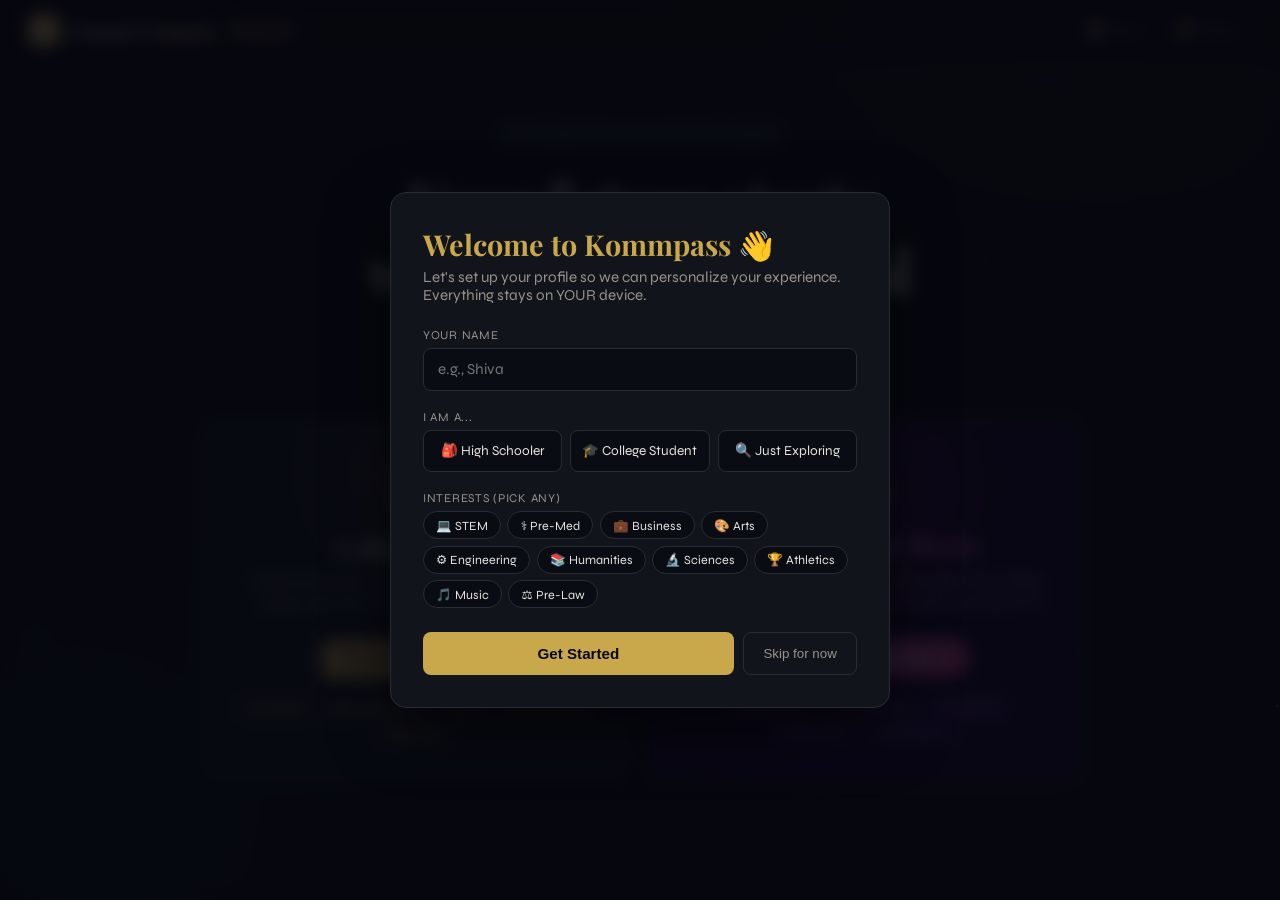
